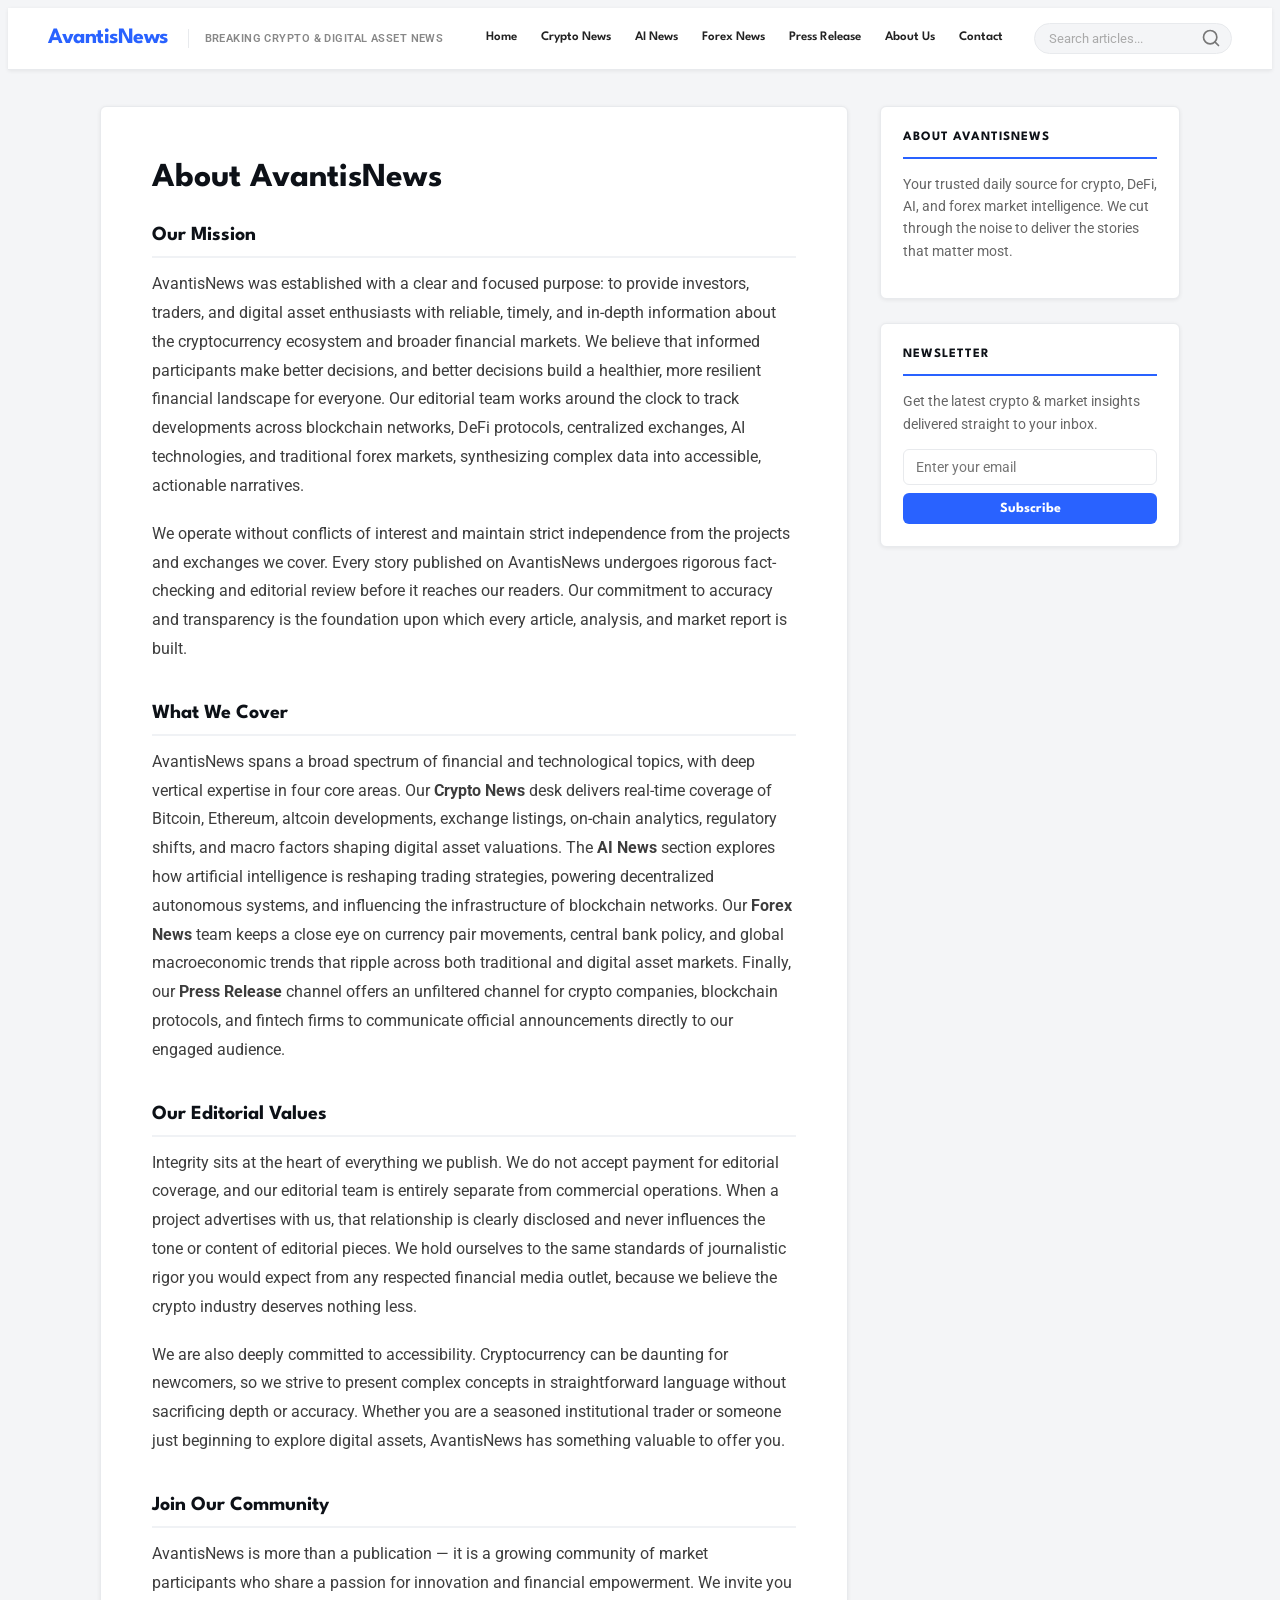
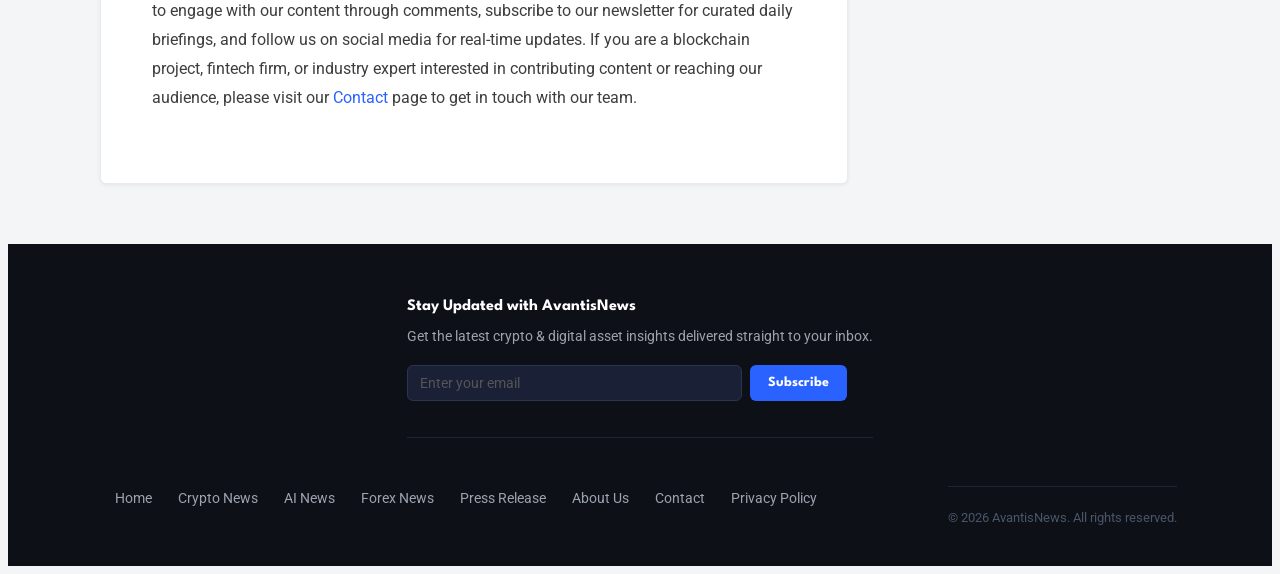
==== about-us.html @ b235a712 "Generate new modern style.css and apply to all pages (remove all inline styles) Agent-Logs-Url: http" ====
<!DOCTYPE html>
<html lang="en">
<head>
    <meta charset="UTF-8">
    <meta name="viewport" content="width=device-width, initial-scale=1.0">
    <meta name="robots" content="index, follow, max-image-preview:large, max-snippet:-1, max-video-preview:-1">
    <title>About Us - AvantisNews</title>
    <meta name="description" content="AvantisNews is a leading digital media platform covering cryptocurrency, DeFi, AI, and global financial markets. Learn about our mission, editorial values, and team.">
    <meta property="og:locale" content="en_US">
    <meta property="og:type" content="article">
    <meta property="og:title" content="About Us - AvantisNews">
    <meta property="og:description" content="AvantisNews is a leading digital media platform covering cryptocurrency, DeFi, AI, and global financial markets. Learn about our mission and editorial values.">
    <meta property="og:url" content="https://avantisnews.com/about-us.html">
    <meta property="og:site_name" content="AvantisNews">
    <meta name="twitter:card" content="summary_large_image">
    <meta name="twitter:title" content="About Us - AvantisNews">
    <meta name="twitter:description" content="AvantisNews is a leading digital media platform covering cryptocurrency, DeFi, AI, and global financial markets.">
    <meta name="twitter:site" content="@AvantisNews">
    <link rel="canonical" href="https://avantisnews.com/about-us.html">
    <link rel="stylesheet" href="style.css" type="text/css" media="all">
    <link href="https://fonts.googleapis.com/css2?family=Roboto:wght@400;700&family=Spartan:wght@400;600;700&display=swap" rel="stylesheet">
</head>
<body>

<header class="medium-header">
    <div class="medium-header-logo">
        <a href="index.html" class="medium-a-reset">
            <span class="site-name">AvantisNews</span>
        </a>
    </div>
    <div class="medium-header-tagline">Breaking Crypto &amp; Digital Asset News</div>
    <nav class="medium-header__items">
        <ul class="menu">
            <li><a href="index.html">Home</a></li>
            <li><a href="crypto-news.html">Crypto News</a></li>
            <li><a href="ai-news.html">AI News</a></li>
            <li><a href="forex-news.html">Forex News</a></li>
            <li><a href="press-release.html">Press Release</a></li>
            <li><a href="about-us.html">About Us</a></li>
            <li><a href="contact.html">Contact</a></li>
        </ul>
    </nav>
    <div class="medium-header-search">
        <form role="search" method="get" class="search-form" action="#">
            <input type="search" class="search-input" placeholder="Search articles..." name="s" required="">
            <button type="submit" class="search-submit">
                <svg xmlns="http://www.w3.org/2000/svg" width="20" height="20" viewBox="0 0 24 24" fill="none" stroke="currentColor" stroke-width="2" stroke-linecap="round" stroke-linejoin="round">
                    <circle cx="11" cy="11" r="8"></circle>
                    <line x1="21" y1="21" x2="16.65" y2="16.65"></line>
                </svg>
            </button>
        </form>
    </div>
</header>

<main class="medium-article">
    <div class="medium-article-content">
        <article>
            <header>
                <h1 class="medium-h1">About AvantisNews</h1>
            </header>

            <div class="medium-paragraph">

                <h2>Our Mission</h2>
                <p>AvantisNews was established with a clear and focused purpose: to provide investors, traders, and digital asset enthusiasts with reliable, timely, and in-depth information about the cryptocurrency ecosystem and broader financial markets. We believe that informed participants make better decisions, and better decisions build a healthier, more resilient financial landscape for everyone. Our editorial team works around the clock to track developments across blockchain networks, DeFi protocols, centralized exchanges, AI technologies, and traditional forex markets, synthesizing complex data into accessible, actionable narratives.</p>
                <p>We operate without conflicts of interest and maintain strict independence from the projects and exchanges we cover. Every story published on AvantisNews undergoes rigorous fact-checking and editorial review before it reaches our readers. Our commitment to accuracy and transparency is the foundation upon which every article, analysis, and market report is built.</p>

                <h2>What We Cover</h2>
                <p>AvantisNews spans a broad spectrum of financial and technological topics, with deep vertical expertise in four core areas. Our <strong>Crypto News</strong> desk delivers real-time coverage of Bitcoin, Ethereum, altcoin developments, exchange listings, on-chain analytics, regulatory shifts, and macro factors shaping digital asset valuations. The <strong>AI News</strong> section explores how artificial intelligence is reshaping trading strategies, powering decentralized autonomous systems, and influencing the infrastructure of blockchain networks. Our <strong>Forex News</strong> team keeps a close eye on currency pair movements, central bank policy, and global macroeconomic trends that ripple across both traditional and digital asset markets. Finally, our <strong>Press Release</strong> channel offers an unfiltered channel for crypto companies, blockchain protocols, and fintech firms to communicate official announcements directly to our engaged audience.</p>

                <h2>Our Editorial Values</h2>
                <p>Integrity sits at the heart of everything we publish. We do not accept payment for editorial coverage, and our editorial team is entirely separate from commercial operations. When a project advertises with us, that relationship is clearly disclosed and never influences the tone or content of editorial pieces. We hold ourselves to the same standards of journalistic rigor you would expect from any respected financial media outlet, because we believe the crypto industry deserves nothing less.</p>
                <p>We are also deeply committed to accessibility. Cryptocurrency can be daunting for newcomers, so we strive to present complex concepts in straightforward language without sacrificing depth or accuracy. Whether you are a seasoned institutional trader or someone just beginning to explore digital assets, AvantisNews has something valuable to offer you.</p>

                <h2>Join Our Community</h2>
                <p>AvantisNews is more than a publication — it is a growing community of market participants who share a passion for innovation and financial empowerment. We invite you to engage with our content through comments, subscribe to our newsletter for curated daily briefings, and follow us on social media for real-time updates. If you are a blockchain project, fintech firm, or industry expert interested in contributing content or reaching our audience, please visit our <a href="contact.html">Contact</a> page to get in touch with our team.</p>

            </div>
        </article>
    </div>

    <aside class="medium-sidebar">
        <div class="medium-sidebar-about">
            <h3>About AvantisNews</h3>
            <p>Your trusted daily source for crypto, DeFi, AI, and forex market intelligence. We cut through the noise to deliver the stories that matter most.</p>
        </div>
        <div class="medium-sidebar-newsletter">
            <h3>Newsletter</h3>
            <p>Get the latest crypto &amp; market insights delivered straight to your inbox.</p>
            <form method="post" class="email-signup-form">
                <input type="email" name="email_signup" placeholder="Enter your email" required="">
                <button type="submit" name="email_signup_submit">Subscribe</button>
            </form>
        </div>
    </aside>
</main>

<footer class="medium-meta">
    <div class="newsletter-signup">
        <h3>Stay Updated with AvantisNews</h3>
        <p>Get the latest crypto &amp; digital asset insights delivered straight to your inbox.</p>
        <form method="post" class="email-signup-form">
            <input type="email" name="email_signup" placeholder="Enter your email" required="">
            <button type="submit" name="email_signup_submit">Subscribe</button>
        </form>
    </div>
    <nav>
        <a href="index.html">Home</a>
        <a href="crypto-news.html">Crypto News</a>
        <a href="ai-news.html">AI News</a>
        <a href="forex-news.html">Forex News</a>
        <a href="press-release.html">Press Release</a>
        <a href="about-us.html">About Us</a>
        <a href="contact.html">Contact</a>
        <a href="privacy-policy.html">Privacy Policy</a>
    </nav>
    <p>© 2026 AvantisNews. All rights reserved.</p>
</footer>

</body>
</html>
---- style.css ----
/* =====================================================
   AvantisNews — Main Stylesheet
   Built from the original CSS base with a complete
   medium-* component system.
   ===================================================== */

/* --- CSS Custom Properties ------------------------ */
:root {
  --color-primary:       #2962ff;
  --color-primary-dark:  #0d3cb5;
  --color-text:          #3d3d3d;
  --color-text-muted:    #888;
  --color-heading:       #0d1117;
  --color-border:        #e8eaed;
  --color-bg:            #f4f5f7;
  --color-surface:       #ffffff;
  --color-footer-bg:     #0d1117;
  --color-footer-text:   #9da3ae;

  --font-body:    "Roboto", sans-serif;
  --font-heading: "Spartan", sans-serif;

  --radius:       6px;
  --shadow-sm:    0 1px 4px rgba(0,0,0,.07);
  --shadow-md:    0 4px 16px rgba(0,0,0,.10);
  --transition:   0.22s ease;
  --max-width:    1160px;
  --content-pad:  clamp(1rem, 4vw, 2.5rem);
}

/* --- Box-sizing reset ----------------------------- */
*, *::before, *::after { box-sizing: border-box; }

/* --- Base ----------------------------------------- */
html { scroll-behavior: smooth; }

body {
  font-family: var(--font-body);
  font-size: 16px;
  line-height: 1.75;
  color: var(--color-text);
  background-color: var(--color-bg);
  overflow-x: hidden;
  -webkit-font-smoothing: antialiased;
}

a {
  color: var(--color-primary);
  text-decoration: none;
  transition: color var(--transition);
}
a:hover  { color: var(--color-primary-dark); }
a:focus  { outline: 2px solid var(--color-primary); outline-offset: 2px; }
a:active { color: var(--color-primary-dark); }

img { max-width: 100%; height: auto; display: block; }

p { margin: 0 0 1.2rem; }

h1, h2, h3, h4, h5, h6 {
  font-family: var(--font-heading);
  font-weight: 700;
  color: var(--color-heading);
  margin: 0 0 1rem;
  line-height: 1.25;
}
h1 { font-size: 2rem;      line-height: 1.15; }
h2 { font-size: 1.45rem;   line-height: 1.3;  }
h3 { font-size: 1.15rem;   line-height: 1.4;  }
h4 { font-size: 1rem;      line-height: 1.45; }

ul  { list-style: disc; margin: 0 0 1.2rem; padding-left: 1.5rem; }
* { overflow-wrap: break-word; }

button:focus { outline: 2px solid var(--color-primary); outline-offset: 2px; }

/* =====================================================
   HEADER
   ===================================================== */
.medium-header {
  background: var(--color-surface);
  border-bottom: 1px solid var(--color-border);
  padding: 0 var(--content-pad);
  display: flex;
  align-items: center;
  gap: 20px;
  position: sticky;
  top: 0;
  z-index: 100;
  box-shadow: var(--shadow-sm);
  min-height: 60px;
}

/* Logo */
.medium-header-logo { flex-shrink: 0; }

.medium-header-logo a.medium-a-reset {
  display: flex;
  align-items: center;
  text-decoration: none;
  color: inherit;
}

.medium-header-logo .site-name {
  font-family: var(--font-heading);
  font-size: 22px;
  font-weight: 700;
  color: var(--color-primary);
  letter-spacing: -0.5px;
  white-space: nowrap;
}

/* Tagline */
.medium-header-tagline {
  font-size: 11px;
  font-weight: 600;
  letter-spacing: 0.04em;
  text-transform: uppercase;
  color: var(--color-text-muted);
  white-space: nowrap;
  flex-shrink: 0;
  border-left: 1px solid var(--color-border);
  padding-left: 16px;
}

/* Nav */
.medium-header__items { margin-left: auto; }

.medium-header__items .menu {
  list-style: none;
  margin: 0;
  padding: 0;
  display: flex;
  gap: 2px;
}

.medium-header__items .menu li a {
  display: block;
  padding: 18px 11px;
  font-family: var(--font-heading);
  font-size: 13px;
  font-weight: 600;
  color: #222;
  white-space: nowrap;
  border-bottom: 2px solid transparent;
  transition: color var(--transition), border-color var(--transition);
}

.medium-header__items .menu li a:hover {
  color: var(--color-primary);
  border-bottom-color: var(--color-primary);
}

/* Search */
.medium-header-search { flex-shrink: 0; }

.medium-header-search .search-form {
  display: flex;
  align-items: center;
  background: var(--color-bg);
  border: 1px solid var(--color-border);
  border-radius: 20px;
  overflow: hidden;
  padding: 0 8px 0 14px;
  transition: border-color var(--transition), box-shadow var(--transition);
}

.medium-header-search .search-form:focus-within {
  border-color: var(--color-primary);
  box-shadow: 0 0 0 3px rgba(41,98,255,.12);
}

.medium-header-search .search-input {
  border: none;
  background: transparent;
  outline: none;
  font-size: 13px;
  font-family: var(--font-body);
  padding: 7px 0;
  width: 150px;
  color: var(--color-text);
}
.medium-header-search .search-input::placeholder { color: #aaa; }

.medium-header-search .search-submit {
  background: none;
  border: none;
  cursor: pointer;
  color: #777;
  display: flex;
  align-items: center;
  padding: 4px 2px;
  transition: color var(--transition);
}
.medium-header-search .search-submit:hover { color: var(--color-primary); }

/* =====================================================
   MAIN LAYOUT (Article + Sidebar)
   ===================================================== */
.medium-article {
  display: grid;
  grid-template-columns: 1fr 300px;
  gap: 32px;
  max-width: var(--max-width);
  margin: 36px auto;
  padding: 0 var(--content-pad);
  align-items: start;
}

/* =====================================================
   ARTICLE CONTENT
   ===================================================== */
.medium-article-content {
  background: var(--color-surface);
  border-radius: var(--radius);
  padding: clamp(24px, 4vw, 52px);
  box-shadow: var(--shadow-sm);
  border: 1px solid var(--color-border);
  min-width: 0;
}

.medium-article-content > article > header { margin-bottom: 24px; }

.medium-h1 {
  font-size: clamp(1.45rem, 3vw, 2.1rem);
  line-height: 1.2;
  color: var(--color-heading);
  margin-bottom: 16px;
}

/* Article subtitle */
.medium-subtitle {
  color: var(--color-text-muted);
  font-size: 15px;
  margin-bottom: 0;
  line-height: 1.6;
}

/* Meta bar */
.medium-meta {
  display: flex;
  align-items: center;
  flex-wrap: wrap;
  gap: 8px;
  font-size: 13px;
  color: var(--color-text-muted);
  margin-bottom: 8px;
}
.medium-meta-left {
  display: flex;
  align-items: center;
  flex-wrap: wrap;
  gap: 8px;
}
.medium-meta__time { color: var(--color-text-muted); }

.medium-header__pipe {
  display: inline-block;
  width: 1px;
  height: 12px;
  background: #ccc;
  vertical-align: middle;
  flex-shrink: 0;
}

.medium-meta__categories a {
  color: var(--color-primary);
  font-weight: 600;
}
.medium-meta__tags a { color: var(--color-primary); }

/* Author */
.medium-meta-author {
  margin-bottom: 28px;
  font-size: 14px;
  color: #555;
  display: flex;
  align-items: center;
  gap: 8px;
}
.medium-meta-author::before {
  content: '';
  display: inline-block;
  width: 28px;
  height: 28px;
  border-radius: 50%;
  background: linear-gradient(135deg, var(--color-primary) 0%, #6c63ff 100%);
  flex-shrink: 0;
}
.medium-meta-author a {
  color: #333;
  font-weight: 600;
}
.medium-meta-author a:hover { color: var(--color-primary); }

/* Rich text body */
.medium-paragraph { line-height: 1.8; }

.medium-paragraph h2 {
  font-size: 1.25rem;
  color: var(--color-heading);
  margin-top: 36px;
  margin-bottom: 12px;
  padding-bottom: 8px;
  border-bottom: 2px solid #f0f2f5;
}
.medium-paragraph h2:first-child { margin-top: 0; }

.medium-paragraph p  { color: var(--color-text); line-height: 1.8; }
.medium-paragraph ul { color: var(--color-text); line-height: 1.8; }
.medium-paragraph li { margin-bottom: 8px; }

/* =====================================================
   SIDEBAR
   ===================================================== */
.medium-sidebar {
  display: flex;
  flex-direction: column;
  gap: 24px;
}

.medium-sidebar-about,
.medium-sidebar-newsletter,
.medium-sidebar > div {
  background: var(--color-surface);
  border-radius: var(--radius);
  padding: 22px;
  box-shadow: var(--shadow-sm);
  border: 1px solid var(--color-border);
}

.medium-sidebar h3 {
  font-family: var(--font-heading);
  font-size: 0.8rem;
  font-weight: 700;
  text-transform: uppercase;
  letter-spacing: 0.08em;
  color: var(--color-heading);
  margin-bottom: 14px;
  padding-bottom: 10px;
  border-bottom: 2px solid var(--color-primary);
}

.medium-sidebar p {
  font-size: 14px;
  color: #666;
  line-height: 1.6;
  margin-bottom: 14px;
}

.medium-sidebar ul {
  list-style: none;
  padding: 0;
  margin: 0;
}
.medium-sidebar ul li              { margin-bottom: 12px; }
.medium-sidebar ul li:last-child   { margin-bottom: 0; }
.medium-sidebar ul li a {
  font-size: 14px;
  color: #222;
  line-height: 1.45;
  display: block;
  padding-left: 12px;
  border-left: 2px solid var(--color-border);
  transition: color var(--transition), border-color var(--transition);
}
.medium-sidebar ul li a:hover {
  color: var(--color-primary);
  border-left-color: var(--color-primary);
}

/* =====================================================
   EMAIL SIGNUP FORM (sidebar + footer)
   ===================================================== */
.email-signup-form {
  display: flex;
  flex-direction: column;
  gap: 8px;
}

.email-signup-form input[type="email"] {
  padding: 9px 12px;
  border: 1px solid var(--color-border);
  border-radius: var(--radius);
  font-size: 14px;
  font-family: var(--font-body);
  color: #333;
  outline: none;
  background: #fff;
  transition: border-color var(--transition), box-shadow var(--transition);
}
.email-signup-form input[type="email"]:focus {
  border-color: var(--color-primary);
  box-shadow: 0 0 0 3px rgba(41,98,255,.12);
}

.email-signup-form button[type="submit"] {
  padding: 9px 18px;
  background: var(--color-primary);
  color: #fff;
  border: none;
  border-radius: var(--radius);
  font-size: 14px;
  font-family: var(--font-heading);
  font-weight: 700;
  cursor: pointer;
  transition: background var(--transition), transform var(--transition);
}
.email-signup-form button[type="submit"]:hover {
  background: var(--color-primary-dark);
  transform: translateY(-1px);
}

/* =====================================================
   CONTACT FORM (.medium-form)
   ===================================================== */
.medium-form {
  max-width: 560px;
}

.medium-form p { margin-bottom: 20px; }

.medium-form label {
  display: block;
  margin-bottom: 6px;
  font-weight: 600;
  font-size: 14px;
  color: #333;
}

.medium-form input[type="text"],
.medium-form input[type="email"],
.medium-form select,
.medium-form textarea {
  width: 100%;
  padding: 10px 14px;
  border: 1px solid #d8dde6;
  border-radius: var(--radius);
  font-size: 15px;
  font-family: var(--font-body);
  color: #333;
  background: #fff;
  outline: none;
  transition: border-color var(--transition), box-shadow var(--transition);
}

.medium-form input[type="text"]:focus,
.medium-form input[type="email"]:focus,
.medium-form select:focus,
.medium-form textarea:focus {
  border-color: var(--color-primary);
  box-shadow: 0 0 0 3px rgba(41,98,255,.12);
}

.medium-form textarea { resize: vertical; min-height: 120px; }

.medium-form button[type="submit"] {
  display: inline-block;
  background: var(--color-primary);
  color: #fff;
  border: none;
  padding: 12px 28px;
  border-radius: var(--radius);
  font-size: 15px;
  font-family: var(--font-heading);
  font-weight: 700;
  cursor: pointer;
  transition: background var(--transition), transform var(--transition);
}
.medium-form button[type="submit"]:hover {
  background: var(--color-primary-dark);
  transform: translateY(-1px);
}

/* =====================================================
   FOOTER
   ===================================================== */
footer.medium-meta {
  background: var(--color-footer-bg);
  color: var(--color-footer-text);
  padding: 52px var(--content-pad) 32px;
  margin-top: 60px;
}

footer.medium-meta .newsletter-signup {
  max-width: var(--max-width);
  margin: 0 auto 36px;
  border-bottom: 1px solid #1e2636;
  padding-bottom: 36px;
}

footer.medium-meta h3 {
  color: #fff;
  font-size: 1rem;
  margin-bottom: 6px;
}

footer.medium-meta p {
  font-size: 14px;
  color: var(--color-footer-text);
  margin-bottom: 16px;
}

footer.medium-meta .email-signup-form {
  flex-direction: row;
  max-width: 440px;
}
footer.medium-meta .email-signup-form input[type="email"] {
  flex: 1;
  background: #1a2035;
  border-color: #2a3550;
  color: #eee;
}
footer.medium-meta .email-signup-form input[type="email"]::placeholder { color: #555; }

footer.medium-meta nav {
  max-width: var(--max-width);
  margin: 0 auto 20px;
  display: flex;
  flex-wrap: wrap;
  gap: 2px;
}

footer.medium-meta nav a {
  color: var(--color-footer-text);
  font-size: 14px;
  padding: 4px 12px;
  border-radius: 3px;
  transition: color var(--transition), background var(--transition);
}
footer.medium-meta nav a:hover {
  color: #fff;
  background: rgba(255,255,255,.06);
}

footer.medium-meta > p:last-child {
  max-width: var(--max-width);
  margin: 0 auto;
  font-size: 13px;
  color: #4a5568;
  border-top: 1px solid #1e2636;
  padding-top: 20px;
}

/* =====================================================
   ANIMATIONS (kept from original CSS, de-duplicated)
   ===================================================== */
@keyframes toBottomFromTop {
  49% { transform: translateY(-100%); }
  50% { opacity: 0; transform: translateY(100%); }
  51% { opacity: 1; }
}

@keyframes pulseShadowlgprimary {
  0%   { box-shadow: rgba(41,98,255,.7) 0 0 0 0;  }
  70%  { box-shadow: rgba(41,98,255,0) 0 0 0 20px; }
  100% { box-shadow: rgba(41,98,255,0) 0 0 0 0;  }
}

@keyframes pulseScale {
  0%   { transform: translateX(-50%) translateY(-50%) scale(1);   opacity: 1; }
  100% { transform: translateX(-50%) translateY(-50%) scale(1.5); opacity: 0; }
}

/* =====================================================
   RESPONSIVE
   ===================================================== */

/* Tablet */
@media (max-width: 960px) {
  .medium-article {
    grid-template-columns: 1fr;
  }
  .medium-sidebar {
    flex-direction: row;
    flex-wrap: wrap;
  }
  .medium-sidebar > div { flex: 1 1 220px; }
}

/* Mobile landscape / large phone */
@media (max-width: 768px) {
  .medium-header {
    flex-wrap: wrap;
    padding: 12px 16px;
    gap: 10px;
    min-height: unset;
  }

  .medium-header-tagline { display: none; }

  .medium-header__items {
    order: 3;
    width: 100%;
    margin-left: 0;
    overflow-x: auto;
    -webkit-overflow-scrolling: touch;
    scrollbar-width: none;
  }
  .medium-header__items::-webkit-scrollbar { display: none; }

  .medium-header__items .menu { gap: 0; }
  .medium-header__items .menu li a { padding: 12px 9px; font-size: 12px; }

  .medium-header-search { margin-left: auto; }
  .medium-header-search .search-input { width: 120px; }

  footer.medium-meta .email-signup-form { flex-direction: column; }
}

/* Mobile portrait */
@media (max-width: 480px) {
  .medium-article-content { padding: 20px 16px; }
  .medium-sidebar { flex-direction: column; }
  .medium-article { margin: 20px auto; }
}
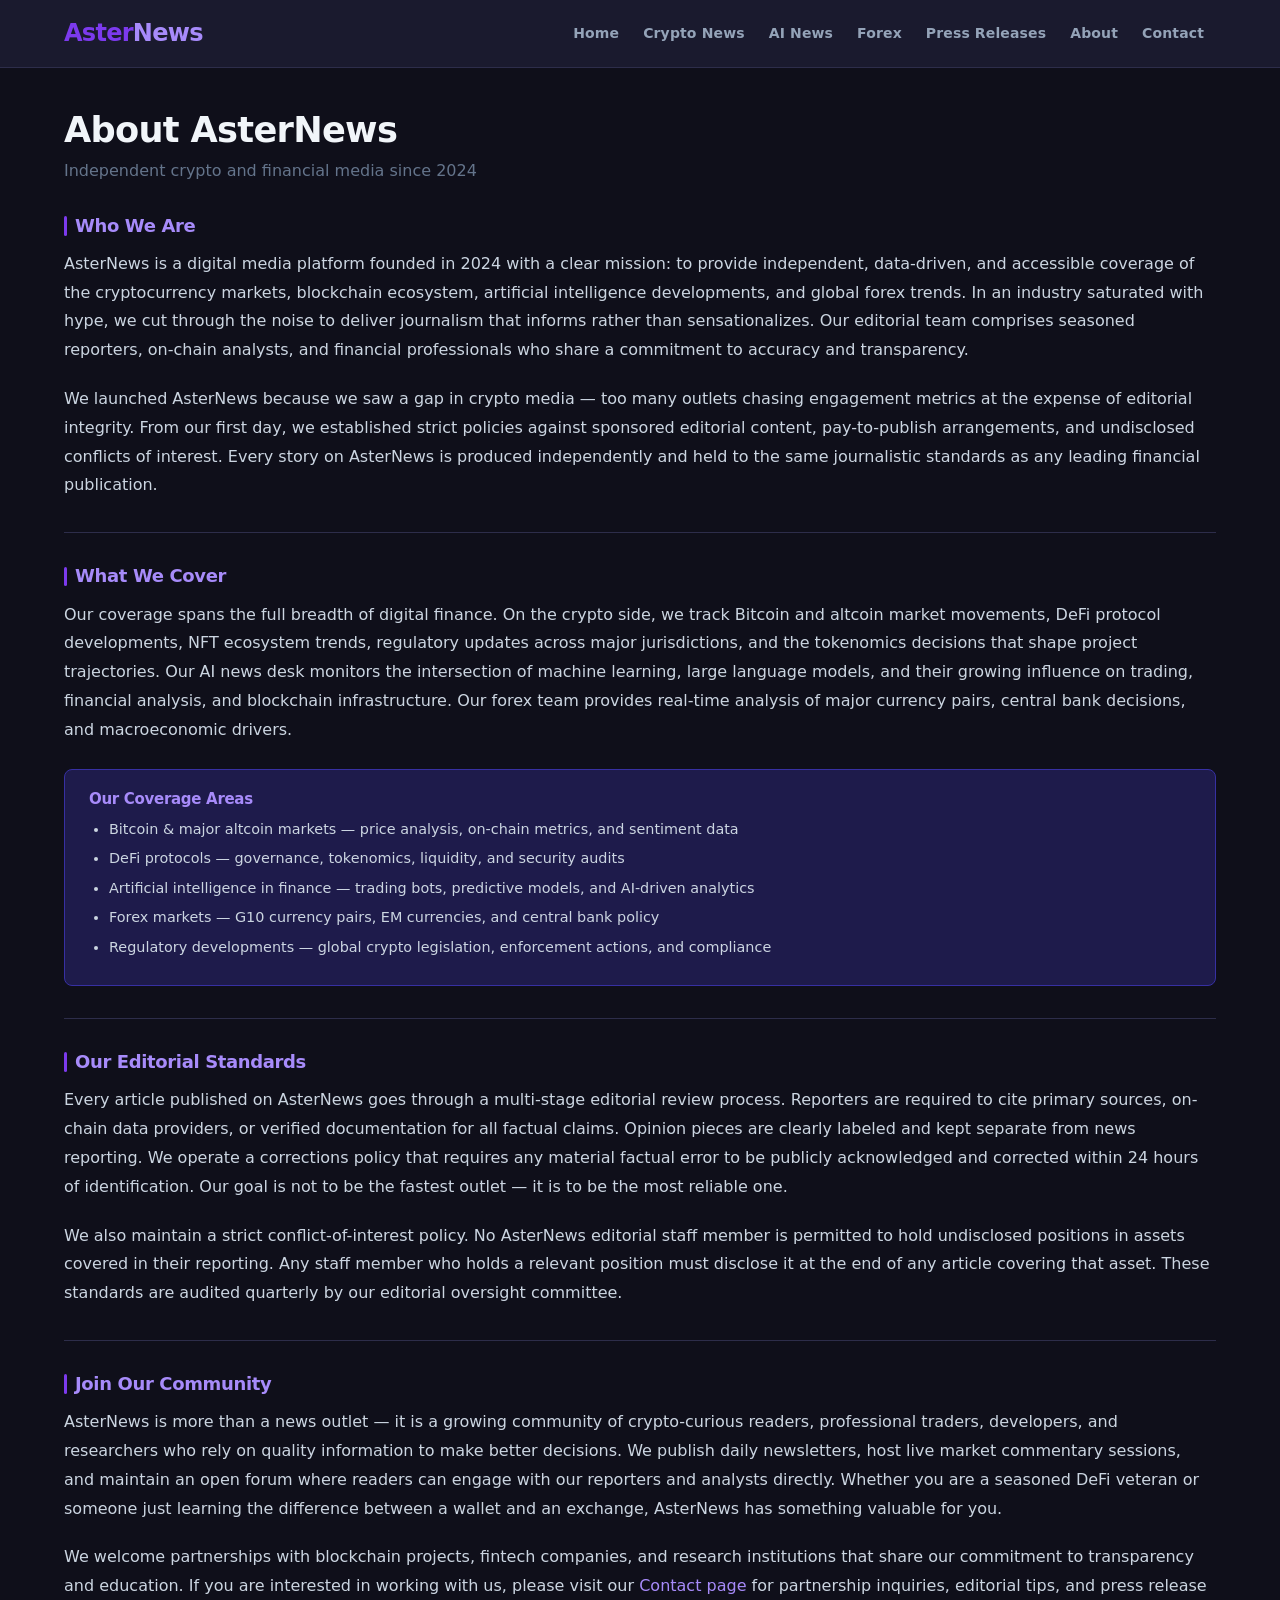
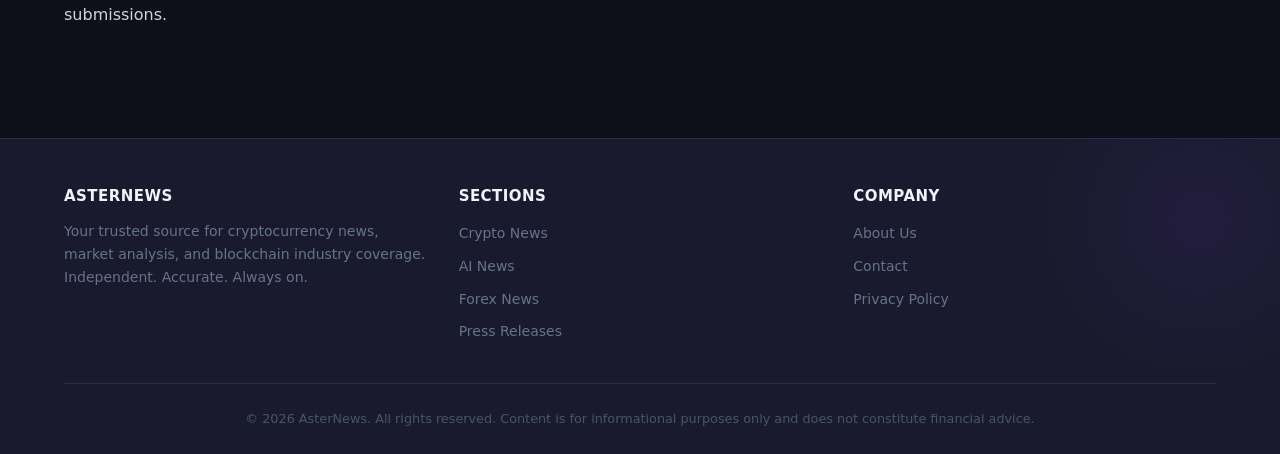
==== commit 39492cc1: "style: create asternews.css from source CSS tokens and apply to all pages Agent-Logs-Url: https://gi" ====
--- a/about-us.html
+++ b/about-us.html
@@ -4,119 +4,109 @@
     <meta charset="UTF-8">
     <meta name="viewport" content="width=device-width, initial-scale=1.0">
     <meta name="robots" content="index, follow, max-image-preview:large, max-snippet:-1, max-video-preview:-1">
-    <title>About Us - AvantisNews</title>
-    <meta name="description" content="AvantisNews is a leading digital media platform covering cryptocurrency, DeFi, AI, and global financial markets. Learn about our mission, editorial values, and team.">
+    <title>About Us - AsterNews</title>
+    <meta name="description" content="AsterNews was founded in 2024 to deliver independent, accurate, and timely coverage of cryptocurrency markets, blockchain technology, AI, and global financial news.">
     <meta property="og:locale" content="en_US">
-    <meta property="og:type" content="article">
-    <meta property="og:title" content="About Us - AvantisNews">
-    <meta property="og:description" content="AvantisNews is a leading digital media platform covering cryptocurrency, DeFi, AI, and global financial markets. Learn about our mission and editorial values.">
-    <meta property="og:url" content="https://avantisnews.com/about-us.html">
-    <meta property="og:site_name" content="AvantisNews">
+    <meta property="og:type" content="website">
+    <meta property="og:title" content="About Us - AsterNews">
+    <meta property="og:description" content="AsterNews was founded in 2024 to deliver independent, accurate, and timely coverage of cryptocurrency markets, blockchain technology, AI, and global financial news.">
+    <meta property="og:url" content="https://asternews.io/about-us/">
+    <meta property="og:site_name" content="AsterNews">
     <meta name="twitter:card" content="summary_large_image">
-    <meta name="twitter:title" content="About Us - AvantisNews">
-    <meta name="twitter:description" content="AvantisNews is a leading digital media platform covering cryptocurrency, DeFi, AI, and global financial markets.">
-    <meta name="twitter:site" content="@AvantisNews">
-    <link rel="canonical" href="https://avantisnews.com/about-us.html">
-    <link rel="stylesheet" href="style.css" type="text/css" media="all">
-    <link href="https://fonts.googleapis.com/css2?family=Roboto:wght@400;700&family=Spartan:wght@400;600;700&display=swap" rel="stylesheet">
+    <meta name="twitter:title" content="About Us - AsterNews">
+    <meta name="twitter:description" content="AsterNews was founded in 2024 to deliver independent, accurate, and timely coverage of cryptocurrency markets, blockchain technology, AI, and global financial news.">
+    <meta name="twitter:site" content="@AsterNews">
+    <link rel="canonical" href="https://asternews.io/about-us/">
+    <link rel="stylesheet" href="1de98341b7e33ab1.css">
+    <link rel="stylesheet" href="asternews.css">
 </head>
 <body>
-
-<header class="medium-header">
-    <div class="medium-header-logo">
-        <a href="index.html" class="medium-a-reset">
-            <span class="site-name">AvantisNews</span>
-        </a>
-    </div>
-    <div class="medium-header-tagline">Breaking Crypto &amp; Digital Asset News</div>
-    <nav class="medium-header__items">
-        <ul class="menu">
-            <li><a href="index.html">Home</a></li>
-            <li><a href="crypto-news.html">Crypto News</a></li>
-            <li><a href="ai-news.html">AI News</a></li>
-            <li><a href="forex-news.html">Forex News</a></li>
-            <li><a href="press-release.html">Press Release</a></li>
-            <li><a href="about-us.html">About Us</a></li>
-            <li><a href="contact.html">Contact</a></li>
-        </ul>
-    </nav>
-    <div class="medium-header-search">
-        <form role="search" method="get" class="search-form" action="#">
-            <input type="search" class="search-input" placeholder="Search articles..." name="s" required="">
-            <button type="submit" class="search-submit">
-                <svg xmlns="http://www.w3.org/2000/svg" width="20" height="20" viewBox="0 0 24 24" fill="none" stroke="currentColor" stroke-width="2" stroke-linecap="round" stroke-linejoin="round">
-                    <circle cx="11" cy="11" r="8"></circle>
-                    <line x1="21" y1="21" x2="16.65" y2="16.65"></line>
-                </svg>
-            </button>
-        </form>
+<header class="site-header">
+    <div class="header-inner">
+        <a href="index.html" class="site-logo">Aster<span>News</span></a>
+        <nav class="site-nav">
+            <a href="index.html">Home</a>
+            <a href="crypto-news.html">Crypto News</a>
+            <a href="ai-news.html">AI News</a>
+            <a href="forex-news.html">Forex</a>
+            <a href="press-release.html">Press Releases</a>
+            <a href="about-us.html">About</a>
+            <a href="contact.html">Contact</a>
+        </nav>
     </div>
 </header>
+<main class="page-wrap">
+    <h1 class="page-title">About AsterNews</h1>
+    <p class="page-subtitle">Independent crypto and financial media since 2024</p>
 
-<main class="medium-article">
-    <div class="medium-article-content">
-        <article>
-            <header>
-                <h1 class="medium-h1">About AvantisNews</h1>
-            </header>
+    <section>
+        <h2 class="section-header">Who We Are</h2>
+        <p class="content-text">AsterNews is a digital media platform founded in 2024 with a clear mission: to provide independent, data-driven, and accessible coverage of the cryptocurrency markets, blockchain ecosystem, artificial intelligence developments, and global forex trends. In an industry saturated with hype, we cut through the noise to deliver journalism that informs rather than sensationalizes. Our editorial team comprises seasoned reporters, on-chain analysts, and financial professionals who share a commitment to accuracy and transparency.</p>
+        <p class="content-text">We launched AsterNews because we saw a gap in crypto media — too many outlets chasing engagement metrics at the expense of editorial integrity. From our first day, we established strict policies against sponsored editorial content, pay-to-publish arrangements, and undisclosed conflicts of interest. Every story on AsterNews is produced independently and held to the same journalistic standards as any leading financial publication.</p>
+    </section>
 
-            <div class="medium-paragraph">
+    <hr class="divider">
 
-                <h2>Our Mission</h2>
-                <p>AvantisNews was established with a clear and focused purpose: to provide investors, traders, and digital asset enthusiasts with reliable, timely, and in-depth information about the cryptocurrency ecosystem and broader financial markets. We believe that informed participants make better decisions, and better decisions build a healthier, more resilient financial landscape for everyone. Our editorial team works around the clock to track developments across blockchain networks, DeFi protocols, centralized exchanges, AI technologies, and traditional forex markets, synthesizing complex data into accessible, actionable narratives.</p>
-                <p>We operate without conflicts of interest and maintain strict independence from the projects and exchanges we cover. Every story published on AvantisNews undergoes rigorous fact-checking and editorial review before it reaches our readers. Our commitment to accuracy and transparency is the foundation upon which every article, analysis, and market report is built.</p>
+    <section>
+        <h2 class="section-header">What We Cover</h2>
+        <p class="content-text">Our coverage spans the full breadth of digital finance. On the crypto side, we track Bitcoin and altcoin market movements, DeFi protocol developments, NFT ecosystem trends, regulatory updates across major jurisdictions, and the tokenomics decisions that shape project trajectories. Our AI news desk monitors the intersection of machine learning, large language models, and their growing influence on trading, financial analysis, and blockchain infrastructure. Our forex team provides real-time analysis of major currency pairs, central bank decisions, and macroeconomic drivers.</p>
+        <div class="info-box">
+            <h4>Our Coverage Areas</h4>
+            <ul>
+                <li>Bitcoin &amp; major altcoin markets — price analysis, on-chain metrics, and sentiment data</li>
+                <li>DeFi protocols — governance, tokenomics, liquidity, and security audits</li>
+                <li>Artificial intelligence in finance — trading bots, predictive models, and AI-driven analytics</li>
+                <li>Forex markets — G10 currency pairs, EM currencies, and central bank policy</li>
+                <li>Regulatory developments — global crypto legislation, enforcement actions, and compliance</li>
+            </ul>
+        </div>
+    </section>
 
-                <h2>What We Cover</h2>
-                <p>AvantisNews spans a broad spectrum of financial and technological topics, with deep vertical expertise in four core areas. Our <strong>Crypto News</strong> desk delivers real-time coverage of Bitcoin, Ethereum, altcoin developments, exchange listings, on-chain analytics, regulatory shifts, and macro factors shaping digital asset valuations. The <strong>AI News</strong> section explores how artificial intelligence is reshaping trading strategies, powering decentralized autonomous systems, and influencing the infrastructure of blockchain networks. Our <strong>Forex News</strong> team keeps a close eye on currency pair movements, central bank policy, and global macroeconomic trends that ripple across both traditional and digital asset markets. Finally, our <strong>Press Release</strong> channel offers an unfiltered channel for crypto companies, blockchain protocols, and fintech firms to communicate official announcements directly to our engaged audience.</p>
+    <hr class="divider">
 
-                <h2>Our Editorial Values</h2>
-                <p>Integrity sits at the heart of everything we publish. We do not accept payment for editorial coverage, and our editorial team is entirely separate from commercial operations. When a project advertises with us, that relationship is clearly disclosed and never influences the tone or content of editorial pieces. We hold ourselves to the same standards of journalistic rigor you would expect from any respected financial media outlet, because we believe the crypto industry deserves nothing less.</p>
-                <p>We are also deeply committed to accessibility. Cryptocurrency can be daunting for newcomers, so we strive to present complex concepts in straightforward language without sacrificing depth or accuracy. Whether you are a seasoned institutional trader or someone just beginning to explore digital assets, AvantisNews has something valuable to offer you.</p>
+    <section>
+        <h2 class="section-header">Our Editorial Standards</h2>
+        <p class="content-text">Every article published on AsterNews goes through a multi-stage editorial review process. Reporters are required to cite primary sources, on-chain data providers, or verified documentation for all factual claims. Opinion pieces are clearly labeled and kept separate from news reporting. We operate a corrections policy that requires any material factual error to be publicly acknowledged and corrected within 24 hours of identification. Our goal is not to be the fastest outlet — it is to be the most reliable one.</p>
+        <p class="content-text">We also maintain a strict conflict-of-interest policy. No AsterNews editorial staff member is permitted to hold undisclosed positions in assets covered in their reporting. Any staff member who holds a relevant position must disclose it at the end of any article covering that asset. These standards are audited quarterly by our editorial oversight committee.</p>
+    </section>
 
-                <h2>Join Our Community</h2>
-                <p>AvantisNews is more than a publication — it is a growing community of market participants who share a passion for innovation and financial empowerment. We invite you to engage with our content through comments, subscribe to our newsletter for curated daily briefings, and follow us on social media for real-time updates. If you are a blockchain project, fintech firm, or industry expert interested in contributing content or reaching our audience, please visit our <a href="contact.html">Contact</a> page to get in touch with our team.</p>
+    <hr class="divider">
 
+    <section>
+        <h2 class="section-header">Join Our Community</h2>
+        <p class="content-text">AsterNews is more than a news outlet — it is a growing community of crypto-curious readers, professional traders, developers, and researchers who rely on quality information to make better decisions. We publish daily newsletters, host live market commentary sessions, and maintain an open forum where readers can engage with our reporters and analysts directly. Whether you are a seasoned DeFi veteran or someone just learning the difference between a wallet and an exchange, AsterNews has something valuable for you.</p>
+        <p class="content-text">We welcome partnerships with blockchain projects, fintech companies, and research institutions that share our commitment to transparency and education. If you are interested in working with us, please visit our <a href="contact.html" style="color:#a78bfa;">Contact page</a> for partnership inquiries, editorial tips, and press release submissions.</p>
+    </section>
+</main>
+<footer class="site-footer">
+    <div class="footer-inner">
+        <div class="footer-grid">
+            <div class="footer-col">
+                <h4>AsterNews</h4>
+                <p>Your trusted source for cryptocurrency news, market analysis, and blockchain industry coverage. Independent. Accurate. Always on.</p>
             </div>
-        </article>
+            <div class="footer-col">
+                <h4>Sections</h4>
+                <ul>
+                    <li><a href="crypto-news.html">Crypto News</a></li>
+                    <li><a href="ai-news.html">AI News</a></li>
+                    <li><a href="forex-news.html">Forex News</a></li>
+                    <li><a href="press-release.html">Press Releases</a></li>
+                </ul>
+            </div>
+            <div class="footer-col">
+                <h4>Company</h4>
+                <ul>
+                    <li><a href="about-us.html">About Us</a></li>
+                    <li><a href="contact.html">Contact</a></li>
+                    <li><a href="privacy-policy.html">Privacy Policy</a></li>
+                </ul>
+            </div>
+        </div>
+        <div class="footer-bottom">
+            <p>&copy; 2026 AsterNews. All rights reserved. Content is for informational purposes only and does not constitute financial advice.</p>
+        </div>
     </div>
-
-    <aside class="medium-sidebar">
-        <div class="medium-sidebar-about">
-            <h3>About AvantisNews</h3>
-            <p>Your trusted daily source for crypto, DeFi, AI, and forex market intelligence. We cut through the noise to deliver the stories that matter most.</p>
-        </div>
-        <div class="medium-sidebar-newsletter">
-            <h3>Newsletter</h3>
-            <p>Get the latest crypto &amp; market insights delivered straight to your inbox.</p>
-            <form method="post" class="email-signup-form">
-                <input type="email" name="email_signup" placeholder="Enter your email" required="">
-                <button type="submit" name="email_signup_submit">Subscribe</button>
-            </form>
-        </div>
-    </aside>
-</main>
-
-<footer class="medium-meta">
-    <div class="newsletter-signup">
-        <h3>Stay Updated with AvantisNews</h3>
-        <p>Get the latest crypto &amp; digital asset insights delivered straight to your inbox.</p>
-        <form method="post" class="email-signup-form">
-            <input type="email" name="email_signup" placeholder="Enter your email" required="">
-            <button type="submit" name="email_signup_submit">Subscribe</button>
-        </form>
-    </div>
-    <nav>
-        <a href="index.html">Home</a>
-        <a href="crypto-news.html">Crypto News</a>
-        <a href="ai-news.html">AI News</a>
-        <a href="forex-news.html">Forex News</a>
-        <a href="press-release.html">Press Release</a>
-        <a href="about-us.html">About Us</a>
-        <a href="contact.html">Contact</a>
-        <a href="privacy-policy.html">Privacy Policy</a>
-    </nav>
-    <p>© 2026 AvantisNews. All rights reserved.</p>
 </footer>
-
 </body>
-</html>
+</html>
--- a/1de98341b7e33ab1.css
+++ b/1de98341b7e33ab1.css
@@ -0,0 +1,2630 @@
+@layer properties {
+  @supports (((-webkit-hyphens:none)) and (not (margin-trim:inline))) or ((-moz-orient:inline) and (not (color:rgb(from red r g b)))) {
+  *, ::backdrop, ::after, ::before { --tw-translate-x: 0; --tw-translate-y: 0; --tw-translate-z: 0; --tw-scale-x: 1; --tw-scale-y: 1; --tw-scale-z: 1; --tw-rotate-x: initial; --tw-rotate-y: initial; --tw-rotate-z: initial; --tw-skew-x: initial; --tw-skew-y: initial; --tw-scroll-snap-strictness: proximity; --tw-space-y-reverse: 0; --tw-space-x-reverse: 0; --tw-divide-x-reverse: 0; --tw-border-style: solid; --tw-divide-y-reverse: 0; --tw-gradient-position: initial; --tw-gradient-from: #0000; --tw-gradient-via: #0000; --tw-gradient-to: #0000; --tw-gradient-stops: initial; --tw-gradient-via-stops: initial; --tw-gradient-from-position: 0%; --tw-gradient-via-position: 50%; --tw-gradient-to-position: 100%; --tw-mask-linear: linear-gradient(#fff,#fff); --tw-mask-radial: linear-gradient(#fff,#fff); --tw-mask-conic: linear-gradient(#fff,#fff); --tw-mask-left: linear-gradient(#fff,#fff); --tw-mask-right: linear-gradient(#fff,#fff); --tw-mask-bottom: linear-gradient(#fff,#fff); --tw-mask-top: linear-gradient(#fff,#fff); --tw-mask-top-from-position: 0%; --tw-mask-top-to-position: 100%; --tw-mask-top-from-color: black; --tw-mask-top-to-color: transparent; --tw-mask-bottom-from-position: 0%; --tw-mask-bottom-to-position: 100%; --tw-mask-bottom-from-color: black; --tw-mask-bottom-to-color: transparent; --tw-mask-left-from-position: 0%; --tw-mask-left-to-position: 100%; --tw-mask-left-from-color: black; --tw-mask-left-to-color: transparent; --tw-leading: initial; --tw-font-weight: initial; --tw-tracking: initial; --tw-shadow: 0 0 #0000; --tw-shadow-color: initial; --tw-shadow-alpha: 100%; --tw-inset-shadow: 0 0 #0000; --tw-inset-shadow-color: initial; --tw-inset-shadow-alpha: 100%; --tw-ring-color: initial; --tw-ring-shadow: 0 0 #0000; --tw-inset-ring-color: initial; --tw-inset-ring-shadow: 0 0 #0000; --tw-ring-inset: initial; --tw-ring-offset-width: 0px; --tw-ring-offset-color: #fff; --tw-ring-offset-shadow: 0 0 #0000; --tw-outline-style: solid; --tw-blur: initial; --tw-brightness: initial; --tw-contrast: initial; --tw-grayscale: initial; --tw-hue-rotate: initial; --tw-invert: initial; --tw-opacity: initial; --tw-saturate: initial; --tw-sepia: initial; --tw-drop-shadow: initial; --tw-drop-shadow-color: initial; --tw-drop-shadow-alpha: 100%; --tw-drop-shadow-size: initial; --tw-backdrop-blur: initial; --tw-backdrop-brightness: initial; --tw-backdrop-contrast: initial; --tw-backdrop-grayscale: initial; --tw-backdrop-hue-rotate: initial; --tw-backdrop-invert: initial; --tw-backdrop-opacity: initial; --tw-backdrop-saturate: initial; --tw-backdrop-sepia: initial; --tw-duration: initial; --tw-ease: initial; --tw-content: ""; }
+}
+}
+@layer theme {
+  :host, :root { --font-serif: ui-serif,Georgia,Cambria,"Times New Roman",Times,serif; --font-mono: var(--font-geist-mono),ui-monospace,"SF Mono","Courier New",monospace; --color-red-50: oklch(97.1% .013 17.38); --color-red-200: oklch(88.5% .062 18.334); --color-red-400: oklch(70.4% .191 22.216); --color-red-500: oklch(63.7% .237 25.331); --color-red-700: oklch(50.5% .213 27.518); --color-orange-400: oklch(75% .183 55.934); --color-orange-500: oklch(70.5% .213 47.604); --color-yellow-50: oklch(98.7% .026 102.212); --color-yellow-100: oklch(97.3% .071 103.193); --color-yellow-200: oklch(94.5% .129 101.54); --color-yellow-300: oklch(90.5% .182 98.111); --color-yellow-400: oklch(85.2% .199 91.936); --color-yellow-500: oklch(79.5% .184 86.047); --color-yellow-700: oklch(55.4% .135 66.442); --color-yellow-800: oklch(47.6% .114 61.907); --color-green-50: oklch(96.9% .043429 147.2); --color-green-100: oklch(95.1% .070181 146.6); --color-green-200: oklch(93.2% .09808 146.3); --color-green-300: oklch(91.7% .155193 145.5); --color-green-400: oklch(89% .220298 144.5); --color-green-500: oklch(79.8% .234221 143.7); --color-green-600: oklch(71.8% .220955 143.5); --color-green-700: oklch(59% .179916 143.5); --color-green-800: oklch(48.2% .14011 143.8); --color-green-900: oklch(36.9% .11012 143.6); --color-green-950: oklch(29.4% .085648 144.1); --color-teal-500: oklch(70.4% .14 182.503); --color-teal-600: oklch(60% .118 184.704); --color-cyan-500: oklch(71.5% .143 215.221); --color-blue-50: oklch(97% .014 254.604); --color-blue-100: oklch(93.2% .032 255.585); --color-blue-200: oklch(88.2% .059 254.128); --color-blue-300: oklch(80.9% .105 251.813); --color-blue-400: oklch(70.7% .165 254.624); --color-blue-500: oklch(62.3% .214 259.815); --color-blue-600: oklch(54.6% .245 262.881); --color-blue-700: oklch(48.8% .243 264.376); --color-blue-800: oklch(42.4% .199 265.638); --color-blue-900: oklch(37.9% .146 265.522); --color-indigo-500: oklch(58.5% .233 277.117); --color-purple-50: oklch(97.5% .013141 295.3); --color-purple-100: oklch(94.8% .028659 298.9); --color-purple-200: oklch(91.8% .045311 298); --color-purple-300: oklch(82.4% .090691 298.1); --color-purple-400: oklch(67.4% .191895 293.8); --color-purple-500: oklch(57.1% .218219 290); --color-purple-600: oklch(54.4% .227663 290.4); --color-purple-700: oklch(46% .187197 288.9); --color-purple-800: oklch(38.3% .150463 289.3); --color-purple-900: oklch(30.4% .115379 290.5); --color-pink-500: oklch(65.6% .241 354.308); --color-gray-50: oklch(97% 0 0); --color-gray-100: oklch(93.1% 0 0); --color-gray-200: oklch(89.2% 0 0); --color-gray-300: oklch(84.5% 0 0); --color-gray-400: oklch(79.8% 0 0); --color-gray-500: oklch(56.1% .002115 31.1); --color-gray-600: oklch(48.9% .001994 60.2); --color-gray-700: oklch(41.5% .001042 62.2); --color-gray-800: oklch(34.3% .001097 64); --color-gray-900: oklch(28.9% 0 0); --color-gray-950: oklch(18.7% 0 0); --color-neutral-300: oklch(87% 0 0); --color-black: #000; --color-white: #fff; --spacing: .25rem; --container-xs: 20rem; --container-sm: 24rem; --container-md: 28rem; --container-lg: 32rem; --container-xl: 36rem; --container-2xl: 42rem; --container-3xl: 48rem; --container-4xl: 56rem; --container-5xl: 64rem; --container-6xl: 72rem; --text-xs: .75rem; --text-xs--line-height: calc(var(--spacing) * 4); --text-sm: .875rem; --text-sm--line-height: calc(var(--spacing) * 4); --text-base: 1rem; --text-base--line-height: calc(var(--spacing) * 6); --text-lg: 1.125rem; --text-lg--line-height: calc(var(--spacing) * 8); --text-xl: 1.25rem; --text-xl--line-height: calc(var(--spacing) * 8); --text-2xl: 1.5rem; --text-2xl--line-height: calc(var(--spacing) * 8); --text-3xl: 1.875rem; --text-3xl--line-height: calc(var(--spacing) * 8); --text-4xl: 2.25rem; --text-4xl--line-height: calc(var(--spacing) * 12); --text-5xl: 3rem; --text-5xl--line-height: calc(var(--spacing) * 12); --text-6xl: 3.75rem; --text-6xl--line-height: calc(var(--spacing) * 16); --text-8xl: 6rem; --text-8xl--line-height: 1; --font-weight-light: 300; --font-weight-normal: 400; --font-weight-medium: 500; --font-weight-semibold: 600; --font-weight-bold: 700; --font-weight-black: 900; --tracking-tighter: -.05em; --tracking-tight: -.025em; --tracking-normal: 0em; --tracking-wide: .025em; --tracking-wider: .05em; --leading-normal: 1.5; --leading-relaxed: 1.625; --radius-sm: .25rem; --radius-md: .375rem; --radius-lg: .5rem; --radius-xl: .75rem; --radius-2xl: 1rem; --radius-3xl: 1.5rem; --ease-in: cubic-bezier(.4,0,1,1); --ease-out: cubic-bezier(0,0,.2,1); --ease-in-out: cubic-bezier(.4,0,.2,1); --animate-spin: spin 1s linear infinite; --animate-ping: ping 1s cubic-bezier(0,0,.2,1) infinite; --animate-pulse: pulse 2s cubic-bezier(.4,0,.6,1) infinite; --blur-sm: 8px; --blur-md: 12px; --blur-lg: 16px; --aspect-video: 16/9; --default-transition-duration: .15s; --default-transition-timing-function: cubic-bezier(.4,0,.2,1); --default-font-family: var(--font-denim),system-ui,-apple-system,BlinkMacSystemFont,"Segoe UI",Roboto,"Helvetica Neue",Arial,"Noto Sans",sans-serif,"Apple Color Emoji","Segoe UI Emoji","Segoe UI Symbol","Noto Color Emoji"; --default-mono-font-family: var(--font-mono); --font-display: var(--font-denim-ink),var(--font-denim),system-ui; --tracking-display: -.04em; }
+}
+@layer base {
+  *, ::backdrop, ::after, ::before { box-sizing: border-box; border: 0px solid; margin: 0px; padding: 0px; }
+  ::file-selector-button { box-sizing: border-box; border: 0px solid; margin: 0px; padding: 0px; }
+  :host, html { tab-size: 4; line-height: 1.5; font-family: var(--default-font-family,ui-sans-serif,system-ui,sans-serif,"Apple Color Emoji","Segoe UI Emoji","Segoe UI Symbol","Noto Color Emoji"); font-feature-settings: var(--default-font-feature-settings,normal); font-variation-settings: var(--default-font-variation-settings,normal); }
+  hr { height: 0px; color: inherit; border-top-width: 1px; }
+  abbr:where([title]) { text-decoration: underline dotted; }
+  h1, h2, h3, h4, h5, h6 { font-size: inherit; font-weight: inherit; }
+  a { color: inherit; text-decoration: inherit; }
+  b, strong { font-weight: bolder; }
+  code, kbd, pre, samp { font-family: var(--default-mono-font-family,ui-monospace,SFMono-Regular,Menlo,Monaco,Consolas,"Liberation Mono","Courier New",monospace); font-feature-settings: var(--default-mono-font-feature-settings,normal); font-variation-settings: var(--default-mono-font-variation-settings,normal); font-size: 1em; }
+  small { font-size: 80%; }
+  sub, sup { vertical-align: baseline; font-size: 75%; line-height: 0; position: relative; }
+  sub { bottom: -0.25em; }
+  sup { top: -0.5em; }
+  table { text-indent: 0px; border-color: inherit; border-collapse: collapse; }
+  :focus-visible { outline: auto; }
+  progress { vertical-align: baseline; }
+  summary { display: list-item; }
+  menu, ol, ul { list-style: none; }
+  audio, canvas, embed, iframe, img, object, svg, video { vertical-align: middle; display: block; }
+  img, video { max-width: 100%; height: auto; }
+  button, input, optgroup, select, textarea { font: inherit; letter-spacing: inherit; color: inherit; opacity: 1; background-color: rgba(0, 0, 0, 0); border-radius: 0px; }
+  ::file-selector-button { font: inherit; letter-spacing: inherit; color: inherit; opacity: 1; background-color: rgba(0, 0, 0, 0); border-radius: 0px; }
+  :where(select:is([multiple], [size])) optgroup { font-weight: bolder; }
+  :where(select:is([multiple], [size])) optgroup option { padding-inline-start: 20px; }
+  ::file-selector-button { margin-inline-end: 4px; }
+  ::placeholder { opacity: 1; }
+  @supports (not ((-webkit-appearance:-apple-pay-button))) or (contain-intrinsic-size:1px) {
+  ::placeholder { color: currentcolor; }
+  @supports (color:color-mix(in lab,red,red)) {
+  ::placeholder { color: color-mix(in oklab, currentcolor, transparent); }
+}
+}
+  textarea { resize: vertical; }
+  ::-webkit-search-decoration { appearance: none; }
+  ::-webkit-date-and-time-value { min-height: 1lh; text-align: inherit; }
+  ::-webkit-datetime-edit { display: inline-flex; }
+  ::-webkit-datetime-edit-fields-wrapper { padding: 0px; }
+  ::-webkit-datetime-edit, ::-webkit-datetime-edit-year-field { padding-block: 0px; }
+  ::-webkit-datetime-edit-day-field, ::-webkit-datetime-edit-month-field { padding-block: 0px; }
+  ::-webkit-datetime-edit-hour-field, ::-webkit-datetime-edit-minute-field { padding-block: 0px; }
+  ::-webkit-datetime-edit-millisecond-field, ::-webkit-datetime-edit-second-field { padding-block: 0px; }
+  ::-webkit-datetime-edit-meridiem-field { padding-block: 0px; }
+  ::-webkit-calendar-picker-indicator { line-height: 1; }
+  :user-invalid { box-shadow: none; }
+  button, input:where([type="button"], [type="reset"], [type="submit"]) { appearance: button; }
+  ::file-selector-button { appearance: button; }
+  ::-webkit-inner-spin-button, ::-webkit-outer-spin-button { height: auto; }
+  [hidden]:where(:not([hidden="until-found"])) { display: none !important; }
+  h1, h2, h3, h4, h5, h6 { font-family: var(--font-display); letter-spacing: var(--tracking-display); }
+}
+@layer components;
+@layer utilities {
+  .\@container\/card { container: card / inline-size; }
+  .\@container\/section { container: section / inline-size; }
+  .\@container\/window { container: window / inline-size; }
+  .\@container { container-type: inline-size; }
+  .pointer-events-auto { pointer-events: auto; }
+  .pointer-events-none { pointer-events: none; }
+  .invisible { visibility: hidden; }
+  .visible { visibility: visible; }
+  .sr-only { clip-path: inset(50%); white-space: nowrap; border-width: 0px; width: 1px; height: 1px; margin: -1px; padding: 0px; overflow: hidden; }
+  .absolute, .sr-only { position: absolute; }
+  .fixed { position: fixed; }
+  .relative { position: relative; }
+  .static { position: static; }
+  .sticky { position: sticky; }
+  .-inset-px { inset: -1px; }
+  .inset-0 { inset: calc(var(--spacing) * 0); }
+  .inset-2 { inset: calc(var(--spacing) * 2); }
+  .inset-3 { inset: calc(var(--spacing) * 3); }
+  .inset-x-0 { inset-inline: calc(var(--spacing) * 0); }
+  .inset-y-0 { inset-block: calc(var(--spacing) * 0); }
+  .start { inset-inline-start: var(--spacing); }
+  .end { inset-inline-end: var(--spacing); }
+  .\!top-0 { top: calc(var(--spacing) * 0) !important; }
+  .\!top-\[calc\(100\%\+16px\)\] { top: calc(100% + 16px) !important; }
+  .-top-0 { top: calc(var(--spacing) * 0); }
+  .-top-1\/2 { top: -50%; }
+  .-top-3 { top: calc(var(--spacing) * -3); }
+  .-top-4 { top: calc(var(--spacing) * -4); }
+  .-top-8 { top: calc(var(--spacing) * -8); }
+  .-top-16 { top: calc(var(--spacing) * -16); }
+  .-top-20 { top: calc(var(--spacing) * -20); }
+  .-top-24 { top: calc(var(--spacing) * -24); }
+  .-top-56 { top: calc(var(--spacing) * -56); }
+  .-top-\[1px\] { top: -1px; }
+  .top-0 { top: calc(var(--spacing) * 0); }
+  .top-1 { top: calc(var(--spacing) * 1); }
+  .top-1\/2 { top: 50%; }
+  .top-2 { top: calc(var(--spacing) * 2); }
+  .top-2\/3 { top: 66.6667%; }
+  .top-3 { top: calc(var(--spacing) * 3); }
+  .top-4 { top: calc(var(--spacing) * 4); }
+  .top-5 { top: calc(var(--spacing) * 5); }
+  .top-6 { top: calc(var(--spacing) * 6); }
+  .top-7 { top: calc(var(--spacing) * 7); }
+  .top-8 { top: calc(var(--spacing) * 8); }
+  .top-12 { top: calc(var(--spacing) * 12); }
+  .top-20 { top: calc(var(--spacing) * 20); }
+  .top-24 { top: calc(var(--spacing) * 24); }
+  .top-28 { top: calc(var(--spacing) * 28); }
+  .top-32 { top: calc(var(--spacing) * 32); }
+  .top-40 { top: calc(var(--spacing) * 40); }
+  .top-48 { top: calc(var(--spacing) * 48); }
+  .top-80 { top: calc(var(--spacing) * 80); }
+  .top-\[-10\%\] { top: -10%; }
+  .top-\[-30\%\] { top: -30%; }
+  .top-\[50\%\] { top: 50%; }
+  .top-\[74px\] { top: 74px; }
+  .top-\[calc\(50\%-10px\)\] { top: calc(50% - 10px); }
+  .top-\[calc\(100\%-96px\)\] { top: calc(100% - 96px); }
+  .top-auto { top: auto; }
+  .top-full { top: 100%; }
+  .-right-0 { right: calc(var(--spacing) * 0); }
+  .-right-8 { right: calc(var(--spacing) * -8); }
+  .-right-16 { right: calc(var(--spacing) * -16); }
+  .-right-20 { right: calc(var(--spacing) * -20); }
+  .-right-\[600px\] { right: -600px; }
+  .right-0 { right: calc(var(--spacing) * 0); }
+  .right-1 { right: calc(var(--spacing) * 1); }
+  .right-2 { right: calc(var(--spacing) * 2); }
+  .right-3 { right: calc(var(--spacing) * 3); }
+  .right-4 { right: calc(var(--spacing) * 4); }
+  .right-5 { right: calc(var(--spacing) * 5); }
+  .right-8 { right: calc(var(--spacing) * 8); }
+  .right-28 { right: calc(var(--spacing) * 28); }
+  .right-\[-5\%\] { right: -5%; }
+  .right-\[-15\%\] { right: -15%; }
+  .right-\[-50px\] { right: -50px; }
+  .right-\[calc\(100\%-\(--spacing\(8\)\)\)\] { right: calc(100% - (calc(var(--spacing) * 8))); }
+  .right-\[calc\(100\%-\(--spacing\(16\)\)\)\] { right: calc(100% - (calc(var(--spacing) * 16))); }
+  .right-full { right: 100%; }
+  .-bottom-0 { bottom: calc(var(--spacing) * 0); }
+  .-bottom-4 { bottom: calc(var(--spacing) * -4); }
+  .-bottom-6 { bottom: calc(var(--spacing) * -6); }
+  .-bottom-8 { bottom: calc(var(--spacing) * -8); }
+  .-bottom-\[1px\] { bottom: -1px; }
+  .-bottom-\[31px\] { bottom: -31px; }
+  .-bottom-\[400px\] { bottom: -400px; }
+  .bottom-0 { bottom: calc(var(--spacing) * 0); }
+  .bottom-2 { bottom: calc(var(--spacing) * 2); }
+  .-left-0 { left: calc(var(--spacing) * 0); }
+  .-left-8 { left: calc(var(--spacing) * -8); }
+  .-left-10 { left: calc(var(--spacing) * -10); }
+  .-left-16 { left: calc(var(--spacing) * -16); }
+  .-left-24 { left: calc(var(--spacing) * -24); }
+  .-left-32 { left: calc(var(--spacing) * -32); }
+  .-left-\[135px\] { left: -135px; }
+  .left-0 { left: calc(var(--spacing) * 0); }
+  .left-1\/2 { left: 50%; }
+  .left-3 { left: calc(var(--spacing) * 3); }
+  .left-4 { left: calc(var(--spacing) * 4); }
+  .left-10 { left: calc(var(--spacing) * 10); }
+  .left-12 { left: calc(var(--spacing) * 12); }
+  .left-28 { left: calc(var(--spacing) * 28); }
+  .left-\[-50px\] { left: -50px; }
+  .left-\[50\%\] { left: 50%; }
+  .left-\[110px\] { left: 110px; }
+  .left-\[calc\(100\%-\(--spacing\(8\)\)\)\] { left: calc(100% - (calc(var(--spacing) * 8))); }
+  .left-\[calc\(100\%-\(--spacing\(32\)\)\)\] { left: calc(100% - (calc(var(--spacing) * 32))); }
+  .left-\[calc\(100\%-700px\)\] { left: calc(100% - 700px); }
+  .left-\[calc\(100\%-theme\(spacing\[32\]\)\)\] { left: calc(100% - 8rem); }
+  .left-auto { left: auto; }
+  .isolate { isolation: isolate; }
+  .\!z-\[-2\] { z-index: -2 !important; }
+  .-z-0 { z-index: calc(0); }
+  .-z-10 { z-index: calc(-10); }
+  .z-0 { z-index: 0; }
+  .z-1 { z-index: 1; }
+  .z-2 { z-index: 2; }
+  .z-10 { z-index: 10; }
+  .z-20 { z-index: 20; }
+  .z-30 { z-index: 30; }
+  .z-40 { z-index: 40; }
+  .z-50 { z-index: 50; }
+  .z-51 { z-index: 51; }
+  .z-\[-1\] { z-index: -1; }
+  .z-\[10\] { z-index: 10; }
+  .order-1 { order: 1; }
+  .order-2 { order: 2; }
+  .order-first { order: -9999; }
+  .col-span-1 { grid-column: span 1 / span 1; }
+  .col-span-2 { grid-column: span 2 / span 2; }
+  .col-span-3 { grid-column: span 3 / span 3; }
+  .float-left { float: left; }
+  .container { width: 100%; }
+  @media (min-width: 40rem) {
+  .container { max-width: 40rem; }
+}
+  @media (min-width: 48rem) {
+  .container { max-width: 48rem; }
+}
+  @media (min-width: 64rem) {
+  .container { max-width: 64rem; }
+}
+  @media (min-width: 80rem) {
+  .container { max-width: 80rem; }
+}
+  @media (min-width: 96rem) {
+  .container { max-width: 96rem; }
+}
+  .-m-4 { margin: calc(var(--spacing) * -4); }
+  .m-0 { margin: calc(var(--spacing) * 0); }
+  .m-1 { margin: calc(var(--spacing) * 1); }
+  .m-12 { margin: calc(var(--spacing) * 12); }
+  .m-auto { margin: auto; }
+  .-mx-2 { margin-inline: calc(var(--spacing) * -2); }
+  .-mx-4 { margin-inline: calc(var(--spacing) * -4); }
+  .-mx-6 { margin-inline: calc(var(--spacing) * -6); }
+  .mx-2 { margin-inline: calc(var(--spacing) * 2); }
+  .mx-4 { margin-inline: calc(var(--spacing) * 4); }
+  .mx-auto { margin-inline: auto; }
+  .my-0 { margin-block: calc(var(--spacing) * 0); }
+  .my-1 { margin-block: calc(var(--spacing) * 1); }
+  .my-2 { margin-block: calc(var(--spacing) * 2); }
+  .my-3 { margin-block: calc(var(--spacing) * 3); }
+  .my-4 { margin-block: calc(var(--spacing) * 4); }
+  .my-6 { margin-block: calc(var(--spacing) * 6); }
+  .my-8 { margin-block: calc(var(--spacing) * 8); }
+  .my-10 { margin-block: calc(var(--spacing) * 10); }
+  .my-11 { margin-block: calc(var(--spacing) * 11); }
+  .my-12 { margin-block: calc(var(--spacing) * 12); }
+  .my-16 { margin-block: calc(var(--spacing) * 16); }
+  .my-auto { margin-block: auto; }
+  .-mt-1 { margin-top: calc(var(--spacing) * -1); }
+  .-mt-24 { margin-top: calc(var(--spacing) * -24); }
+  .mt-0 { margin-top: calc(var(--spacing) * 0); }
+  .mt-1 { margin-top: calc(var(--spacing) * 1); }
+  .mt-2 { margin-top: calc(var(--spacing) * 2); }
+  .mt-3 { margin-top: calc(var(--spacing) * 3); }
+  .mt-4 { margin-top: calc(var(--spacing) * 4); }
+  .mt-5 { margin-top: calc(var(--spacing) * 5); }
+  .mt-6 { margin-top: calc(var(--spacing) * 6); }
+  .mt-8 { margin-top: calc(var(--spacing) * 8); }
+  .mt-9 { margin-top: calc(var(--spacing) * 9); }
+  .mt-10 { margin-top: calc(var(--spacing) * 10); }
+  .mt-12 { margin-top: calc(var(--spacing) * 12); }
+  .mt-16 { margin-top: calc(var(--spacing) * 16); }
+  .mt-18 { margin-top: calc(var(--spacing) * 18); }
+  .mt-\[2px\] { margin-top: 2px; }
+  .mt-\[14px\] { margin-top: 14px; }
+  .mt-auto { margin-top: auto; }
+  .-mr-16 { margin-right: calc(var(--spacing) * -16); }
+  .mr-1 { margin-right: calc(var(--spacing) * 1); }
+  .mr-2 { margin-right: calc(var(--spacing) * 2); }
+  .mr-4 { margin-right: calc(var(--spacing) * 4); }
+  .mr-\[-8px\] { margin-right: -8px; }
+  .mr-auto { margin-right: auto; }
+  .-mb-4 { margin-bottom: calc(var(--spacing) * -4); }
+  .-mb-14 { margin-bottom: calc(var(--spacing) * -14); }
+  .mb-0 { margin-bottom: calc(var(--spacing) * 0); }
+  .mb-0\.5 { margin-bottom: calc(var(--spacing) * .5); }
+  .mb-1 { margin-bottom: calc(var(--spacing) * 1); }
+  .mb-2 { margin-bottom: calc(var(--spacing) * 2); }
+  .mb-3 { margin-bottom: calc(var(--spacing) * 3); }
+  .mb-4 { margin-bottom: calc(var(--spacing) * 4); }
+  .mb-5 { margin-bottom: calc(var(--spacing) * 5); }
+  .mb-6 { margin-bottom: calc(var(--spacing) * 6); }
+  .mb-8 { margin-bottom: calc(var(--spacing) * 8); }
+  .mb-10 { margin-bottom: calc(var(--spacing) * 10); }
+  .mb-12 { margin-bottom: calc(var(--spacing) * 12); }
+  .mb-16 { margin-bottom: calc(var(--spacing) * 16); }
+  .mb-20 { margin-bottom: calc(var(--spacing) * 20); }
+  .mb-24 { margin-bottom: calc(var(--spacing) * 24); }
+  .mb-\[5px\] { margin-bottom: 5px; }
+  .mb-auto { margin-bottom: auto; }
+  .-ml-3\.5 { margin-left: calc(var(--spacing) * -3.5); }
+  .-ml-4 { margin-left: calc(var(--spacing) * -4); }
+  .-ml-5 { margin-left: calc(var(--spacing) * -5); }
+  .-ml-6 { margin-left: calc(var(--spacing) * -6); }
+  .-ml-16 { margin-left: calc(var(--spacing) * -16); }
+  .-ml-\[399px\] { margin-left: -399px; }
+  .-ml-\[400px\] { margin-left: -400px; }
+  .ml-1 { margin-left: calc(var(--spacing) * 1); }
+  .ml-2 { margin-left: calc(var(--spacing) * 2); }
+  .ml-4 { margin-left: calc(var(--spacing) * 4); }
+  .ml-6 { margin-left: calc(var(--spacing) * 6); }
+  .ml-8 { margin-left: calc(var(--spacing) * 8); }
+  .ml-80 { margin-left: calc(var(--spacing) * 80); }
+  .ml-auto { margin-left: auto; }
+  .box-border { box-sizing: border-box; }
+  .box-content { box-sizing: content-box; }
+  .line-clamp-1 { -webkit-line-clamp: 1; }
+  .line-clamp-1, .line-clamp-2 { -moz-box-orient: vertical; display: -webkit-box; overflow: hidden; }
+  .line-clamp-2 { -webkit-line-clamp: 2; }
+  .line-clamp-3 { -webkit-line-clamp: 3; -moz-box-orient: vertical; display: -webkit-box; overflow: hidden; }
+  .\!flex { display: flex !important; }
+  .block { display: block; }
+  .contents { display: contents; }
+  .flex { display: flex; }
+  .grid { display: grid; }
+  .hidden { display: none; }
+  .inline { display: inline; }
+  .inline-block { display: inline-block; }
+  .inline-flex { display: inline-flex; }
+  .list-item { display: list-item; }
+  .table { display: table; }
+  .aspect-3\/2 { aspect-ratio: 3 / 2; }
+  .aspect-\[2\/1\] { aspect-ratio: 2 / 1; }
+  .aspect-square { aspect-ratio: 1 / 1; }
+  .aspect-video { aspect-ratio: var(--aspect-video); }
+  .size-3 { width: calc(var(--spacing) * 3); height: calc(var(--spacing) * 3); }
+  .size-4 { width: calc(var(--spacing) * 4); height: calc(var(--spacing) * 4); }
+  .size-5 { width: calc(var(--spacing) * 5); height: calc(var(--spacing) * 5); }
+  .size-6 { width: calc(var(--spacing) * 6); height: calc(var(--spacing) * 6); }
+  .size-7 { width: calc(var(--spacing) * 7); height: calc(var(--spacing) * 7); }
+  .size-10 { width: calc(var(--spacing) * 10); height: calc(var(--spacing) * 10); }
+  .size-11 { width: calc(var(--spacing) * 11); height: calc(var(--spacing) * 11); }
+  .size-12 { width: calc(var(--spacing) * 12); height: calc(var(--spacing) * 12); }
+  .size-16 { width: calc(var(--spacing) * 16); height: calc(var(--spacing) * 16); }
+  .size-32 { width: calc(var(--spacing) * 32); height: calc(var(--spacing) * 32); }
+  .size-\[18px\] { width: 18px; height: 18px; }
+  .size-\[70px\] { width: 70px; height: 70px; }
+  .size-\[100px\] { width: 100px; height: 100px; }
+  .size-full { width: 100%; height: 100%; }
+  .\!h-8 { height: calc(var(--spacing) * 8) !important; }
+  .\!h-\[calc\(100\%-47px\)\] { height: calc(100% - 47px) !important; }
+  .h-0 { height: calc(var(--spacing) * 0); }
+  .h-0\.5 { height: calc(var(--spacing) * .5); }
+  .h-1 { height: calc(var(--spacing) * 1); }
+  .h-1\.5 { height: calc(var(--spacing) * 1.5); }
+  .h-2 { height: calc(var(--spacing) * 2); }
+  .h-2\.5 { height: calc(var(--spacing) * 2.5); }
+  .h-3 { height: calc(var(--spacing) * 3); }
+  .h-4 { height: calc(var(--spacing) * 4); }
+  .h-5 { height: calc(var(--spacing) * 5); }
+  .h-6 { height: calc(var(--spacing) * 6); }
+  .h-7 { height: calc(var(--spacing) * 7); }
+  .h-8 { height: calc(var(--spacing) * 8); }
+  .h-10 { height: calc(var(--spacing) * 10); }
+  .h-11 { height: calc(var(--spacing) * 11); }
+  .h-12 { height: calc(var(--spacing) * 12); }
+  .h-14 { height: calc(var(--spacing) * 14); }
+  .h-16 { height: calc(var(--spacing) * 16); }
+  .h-20 { height: calc(var(--spacing) * 20); }
+  .h-24 { height: calc(var(--spacing) * 24); }
+  .h-28 { height: calc(var(--spacing) * 28); }
+  .h-32 { height: calc(var(--spacing) * 32); }
+  .h-40 { height: calc(var(--spacing) * 40); }
+  .h-44 { height: calc(var(--spacing) * 44); }
+  .h-48 { height: calc(var(--spacing) * 48); }
+  .h-50 { height: calc(var(--spacing) * 50); }
+  .h-56 { height: calc(var(--spacing) * 56); }
+  .h-58 { height: calc(var(--spacing) * 58); }
+  .h-60 { height: calc(var(--spacing) * 60); }
+  .h-64 { height: calc(var(--spacing) * 64); }
+  .h-72 { height: calc(var(--spacing) * 72); }
+  .h-76 { height: calc(var(--spacing) * 76); }
+  .h-\[1px\] { height: 1px; }
+  .h-\[16px\] { height: 16px; }
+  .h-\[21px\] { height: 21px; }
+  .h-\[24px\] { height: 24px; }
+  .h-\[32px\] { height: 32px; }
+  .h-\[34px\] { height: 34px; }
+  .h-\[40px\] { height: 40px; }
+  .h-\[45px\] { height: 45px; }
+  .h-\[48px\] { height: 48px; }
+  .h-\[74px\] { height: 74px; }
+  .h-\[125\%\] { height: 125%; }
+  .h-\[130px\] { height: 130px; }
+  .h-\[200px\] { height: 200px; }
+  .h-\[224px\] { height: 224px; }
+  .h-\[265px\] { height: 265px; }
+  .h-\[300px\] { height: 300px; }
+  .h-\[380px\] { height: 380px; }
+  .h-\[400px\] { height: 400px; }
+  .h-\[420px\] { height: 420px; }
+  .h-\[450px\] { height: 450px; }
+  .h-\[560px\] { height: 560px; }
+  .h-\[600px\] { height: 600px; }
+  .h-\[calc\(100\%\+1px\)\] { height: calc(100% + 1px); }
+  .h-\[calc\(100\%\+1rem\)\] { height: calc(100% + 1rem); }
+  .h-\[calc\(100svh-theme\(spacing\.44\)\)\] { height: calc(-11rem + 100svh); }
+  .h-\[calc\(100vh-80px\)\] { height: calc(-80px + 100vh); }
+  .h-auto { height: auto; }
+  .h-fit { height: fit-content; }
+  .h-full { height: 100%; }
+  .h-px { height: 1px; }
+  .h-screen { height: 100vh; }
+  .\!max-h-\[3000px\] { max-height: 3000px !important; }
+  .max-h-8 { max-height: calc(var(--spacing) * 8); }
+  .max-h-10 { max-height: calc(var(--spacing) * 10); }
+  .max-h-14 { max-height: calc(var(--spacing) * 14); }
+  .max-h-16 { max-height: calc(var(--spacing) * 16); }
+  .max-h-20 { max-height: calc(var(--spacing) * 20); }
+  .max-h-\[0px\] { max-height: 0px; }
+  .max-h-\[60px\] { max-height: 60px; }
+  .max-h-\[72px\] { max-height: 72px; }
+  .max-h-\[130px\] { max-height: 130px; }
+  .max-h-\[200px\] { max-height: 200px; }
+  .max-h-\[270px\] { max-height: 270px; }
+  .max-h-\[300px\] { max-height: 300px; }
+  .max-h-\[500px\] { max-height: 500px; }
+  .max-h-\[calc\(100vh-496px\)\] { max-height: calc(-496px + 100vh); }
+  .max-h-\[min\(calc\(100vh-140px\)\,800px\)\] { max-height: min(-140px + 100vh, 800px); }
+  .max-h-fit { max-height: fit-content; }
+  .max-h-full { max-height: 100%; }
+  .max-h-screen { max-height: 100vh; }
+  .min-h-0 { min-height: calc(var(--spacing) * 0); }
+  .min-h-10 { min-height: calc(var(--spacing) * 10); }
+  .min-h-\[20px\] { min-height: 20px; }
+  .min-h-\[24rem\] { min-height: 24rem; }
+  .min-h-\[48px\] { min-height: 48px; }
+  .min-h-\[50px\] { min-height: 50px; }
+  .min-h-\[70vh\] { min-height: 70vh; }
+  .min-h-\[100px\] { min-height: 100px; }
+  .min-h-\[120px\] { min-height: 120px; }
+  .min-h-\[130px\] { min-height: 130px; }
+  .min-h-\[162px\] { min-height: 162px; }
+  .min-h-\[300px\] { min-height: 300px; }
+  .min-h-\[650px\] { min-height: 650px; }
+  .min-h-full { min-height: 100%; }
+  .min-h-screen { min-height: 100vh; }
+  .min-h-svh { min-height: 100svh; }
+  .\!w-\[150\%\] { width: 150% !important; }
+  .\!w-\[200px\] { width: 200px !important; }
+  .\!w-full { width: 100% !important; }
+  .w-0 { width: calc(var(--spacing) * 0); }
+  .w-0\.5 { width: calc(var(--spacing) * .5); }
+  .w-1 { width: calc(var(--spacing) * 1); }
+  .w-1\.5 { width: calc(var(--spacing) * 1.5); }
+  .w-1\/2 { width: 50%; }
+  .w-1\/3 { width: 33.3333%; }
+  .w-1\/4 { width: 25%; }
+  .w-2 { width: calc(var(--spacing) * 2); }
+  .w-2\.5 { width: calc(var(--spacing) * 2.5); }
+  .w-3 { width: calc(var(--spacing) * 3); }
+  .w-4 { width: calc(var(--spacing) * 4); }
+  .w-5 { width: calc(var(--spacing) * 5); }
+  .w-6 { width: calc(var(--spacing) * 6); }
+  .w-7 { width: calc(var(--spacing) * 7); }
+  .w-8 { width: calc(var(--spacing) * 8); }
+  .w-10 { width: calc(var(--spacing) * 10); }
+  .w-11 { width: calc(var(--spacing) * 11); }
+  .w-12 { width: calc(var(--spacing) * 12); }
+  .w-16 { width: calc(var(--spacing) * 16); }
+  .w-20 { width: calc(var(--spacing) * 20); }
+  .w-24 { width: calc(var(--spacing) * 24); }
+  .w-28 { width: calc(var(--spacing) * 28); }
+  .w-32 { width: calc(var(--spacing) * 32); }
+  .w-35 { width: calc(var(--spacing) * 35); }
+  .w-40 { width: calc(var(--spacing) * 40); }
+  .w-44 { width: calc(var(--spacing) * 44); }
+  .w-56 { width: calc(var(--spacing) * 56); }
+  .w-64 { width: calc(var(--spacing) * 64); }
+  .w-74 { width: calc(var(--spacing) * 74); }
+  .w-80 { width: calc(var(--spacing) * 80); }
+  .w-96 { width: calc(var(--spacing) * 96); }
+  .w-98 { width: calc(var(--spacing) * 98); }
+  .w-100 { width: calc(var(--spacing) * 100); }
+  .w-\[1px\] { width: 1px; }
+  .w-\[7\.5rem\] { width: 7.5rem; }
+  .w-\[16px\] { width: 16px; }
+  .w-\[20\%\] { width: 20%; }
+  .w-\[24px\] { width: 24px; }
+  .w-\[40px\] { width: 40px; }
+  .w-\[70\%\] { width: 70%; }
+  .w-\[80\%\] { width: 80%; }
+  .w-\[130px\] { width: 130px; }
+  .w-\[150px\] { width: 150px; }
+  .w-\[200px\] { width: 200px; }
+  .w-\[540px\] { width: 540px; }
+  .w-\[600px\] { width: 600px; }
+  .w-\[660px\] { width: 660px; }
+  .w-\[1200px\] { width: 1200px; }
+  .w-\[calc\(100\%-32px\)\] { width: calc(100% - 32px); }
+  .w-auto { width: auto; }
+  .w-fit { width: fit-content; }
+  .w-full { width: 100%; }
+  .w-max { width: max-content; }
+  .w-px { width: 1px; }
+  .w-screen { width: 100vw; }
+  .\!max-w-full { max-width: 100% !important; }
+  .max-w-2xl { max-width: var(--container-2xl); }
+  .max-w-3xl { max-width: var(--container-3xl); }
+  .max-w-4xl { max-width: var(--container-4xl); }
+  .max-w-5xl { max-width: var(--container-5xl); }
+  .max-w-6xl { max-width: var(--container-6xl); }
+  .max-w-32 { max-width: calc(var(--spacing) * 32); }
+  .max-w-50 { max-width: calc(var(--spacing) * 50); }
+  .max-w-56 { max-width: calc(var(--spacing) * 56); }
+  .max-w-60 { max-width: calc(var(--spacing) * 60); }
+  .max-w-\[23rem\] { max-width: 23rem; }
+  .max-w-\[60px\] { max-width: 60px; }
+  .max-w-\[87\%\] { max-width: 87%; }
+  .max-w-\[120px\] { max-width: 120px; }
+  .max-w-\[150px\] { max-width: 150px; }
+  .max-w-\[250px\] { max-width: 250px; }
+  .max-w-\[280px\] { max-width: 280px; }
+  .max-w-\[300px\] { max-width: 300px; }
+  .max-w-\[350px\] { max-width: 350px; }
+  .max-w-\[500px\] { max-width: 500px; }
+  .max-w-\[540px\] { max-width: 540px; }
+  .max-w-\[600px\] { max-width: 600px; }
+  .max-w-\[960px\] { max-width: 960px; }
+  .max-w-\[1120px\] { max-width: 1120px; }
+  .max-w-\[1440px\] { max-width: 1440px; }
+  .max-w-\[1800px\] { max-width: 1800px; }
+  .max-w-\[2200px\] { max-width: 2200px; }
+  .max-w-fit { max-width: fit-content; }
+  .max-w-full { max-width: 100%; }
+  .max-w-lg { max-width: var(--container-lg); }
+  .max-w-max { max-width: max-content; }
+  .max-w-md { max-width: var(--container-md); }
+  .max-w-none { max-width: none; }
+  .max-w-prose { max-width: 65ch; }
+  .max-w-screen { max-width: 100vw; }
+  .max-w-sm { max-width: var(--container-sm); }
+  .max-w-xl { max-width: var(--container-xl); }
+  .max-w-xs { max-width: var(--container-xs); }
+  .min-w-0 { min-width: calc(var(--spacing) * 0); }
+  .min-w-8 { min-width: calc(var(--spacing) * 8); }
+  .min-w-\[48px\] { min-width: 48px; }
+  .min-w-\[200px\] { min-width: 200px; }
+  .min-w-\[275px\] { min-width: 275px; }
+  .min-w-\[620px\] { min-width: 620px; }
+  .min-w-fit { min-width: fit-content; }
+  .min-w-full { min-width: 100%; }
+  .min-w-min { min-width: min-content; }
+  .\!flex-auto { flex: 1 1 auto !important; }
+  .flex-1 { flex: 1 1 0%; }
+  .flex-none { flex: 0 0 auto; }
+  .\!flex-shrink-0 { flex-shrink: 0 !important; }
+  .flex-shrink-0 { flex-shrink: 0; }
+  .shrink { flex-shrink: 1; }
+  .shrink-0 { flex-shrink: 0; }
+  .\!flex-grow-0 { flex-grow: 0 !important; }
+  .flex-grow, .grow { flex-grow: 1; }
+  .basis-full { flex-basis: 100%; }
+  .table-fixed { table-layout: fixed; }
+  .border-collapse { border-collapse: collapse; }
+  .origin-center { transform-origin: 50% center 0px; }
+  .origin-top-right { transform-origin: 100% 0px 0px; }
+  .-translate-x-1\/2 { --tw-translate-x: calc(calc(1 / 2 * 100%) * -1); }
+  .-translate-x-1\/2, .-translate-x-full { translate: var(--tw-translate-x) var(--tw-translate-y); }
+  .-translate-x-full { --tw-translate-x: -100%; }
+  .translate-x-1\/2 { --tw-translate-x: calc(1 / 2 * 100%); }
+  .translate-x-1\/2, .translate-x-2 { translate: var(--tw-translate-x) var(--tw-translate-y); }
+  .translate-x-2 { --tw-translate-x: calc(var(--spacing) * 2); }
+  .translate-x-\[-50\%\] { --tw-translate-x: -50%; }
+  .translate-x-\[-50\%\], .translate-x-\[60px\] { translate: var(--tw-translate-x) var(--tw-translate-y); }
+  .translate-x-\[60px\] { --tw-translate-x: 60px; }
+  .translate-x-full { --tw-translate-x: 100%; }
+  .-translate-y-1, .translate-x-full { translate: var(--tw-translate-x) var(--tw-translate-y); }
+  .-translate-y-1 { --tw-translate-y: calc(var(--spacing) * -1); }
+  .-translate-y-1\/2 { --tw-translate-y: calc(calc(1 / 2 * 100%) * -1); }
+  .-translate-y-1\/2, .-translate-y-2 { translate: var(--tw-translate-x) var(--tw-translate-y); }
+  .-translate-y-2 { --tw-translate-y: calc(var(--spacing) * -2); }
+  .-translate-y-4 { --tw-translate-y: calc(var(--spacing) * -4); }
+  .-translate-y-4, .translate-y-0 { translate: var(--tw-translate-x) var(--tw-translate-y); }
+  .translate-y-0 { --tw-translate-y: calc(var(--spacing) * 0); }
+  .translate-y-1 { --tw-translate-y: calc(var(--spacing) * 1); }
+  .translate-y-1, .translate-y-1\/2 { translate: var(--tw-translate-x) var(--tw-translate-y); }
+  .translate-y-1\/2 { --tw-translate-y: calc(1 / 2 * 100%); }
+  .translate-y-2 { --tw-translate-y: calc(var(--spacing) * 2); }
+  .translate-y-2, .translate-y-32 { translate: var(--tw-translate-x) var(--tw-translate-y); }
+  .translate-y-32 { --tw-translate-y: calc(var(--spacing) * 32); }
+  .translate-y-\[-50\%\] { --tw-translate-y: -50%; }
+  .translate-y-\[-50\%\], .translate-y-\[-80px\] { translate: var(--tw-translate-x) var(--tw-translate-y); }
+  .translate-y-\[-80px\] { --tw-translate-y: -80px; }
+  .translate-y-full { --tw-translate-y: 100%; translate: var(--tw-translate-x) var(--tw-translate-y); }
+  .scale-0 { --tw-scale-x: 0%; --tw-scale-y: 0%; --tw-scale-z: 0%; }
+  .scale-0, .scale-90 { scale: var(--tw-scale-x) var(--tw-scale-y); }
+  .scale-90 { --tw-scale-x: 90%; --tw-scale-y: 90%; --tw-scale-z: 90%; }
+  .scale-95 { --tw-scale-x: 95%; --tw-scale-y: 95%; --tw-scale-z: 95%; }
+  .scale-100, .scale-95 { scale: var(--tw-scale-x) var(--tw-scale-y); }
+  .scale-100 { --tw-scale-x: 100%; --tw-scale-y: 100%; --tw-scale-z: 100%; }
+  .scale-150 { --tw-scale-x: 150%; --tw-scale-y: 150%; --tw-scale-z: 150%; }
+  .scale-150, .scale-x-\[-1\] { scale: var(--tw-scale-x) var(--tw-scale-y); }
+  .scale-x-\[-1\] { --tw-scale-x: -1; }
+  .scale-x-\[250\%\] { --tw-scale-x: 250%; }
+  .scale-x-\[250\%\], .scale-y-\[250\%\] { scale: var(--tw-scale-x) var(--tw-scale-y); }
+  .scale-y-\[250\%\] { --tw-scale-y: 250%; }
+  .scale-\[0\.5\] { scale: 0.5; }
+  .scale-\[200\%\] { scale: 2; }
+  .-rotate-45 { rotate: -45deg; }
+  .-rotate-90 { rotate: -90deg; }
+  .rotate-0 { rotate: 0deg; }
+  .rotate-6 { rotate: 6deg; }
+  .rotate-45 { rotate: 45deg; }
+  .rotate-90 { rotate: 90deg; }
+  .rotate-180 { rotate: 180deg; }
+  .rotate-\[30deg\] { rotate: 30deg; }
+  .transform { transform: var(--tw-rotate-x,) var(--tw-rotate-y,) var(--tw-rotate-z,) var(--tw-skew-x,) var(--tw-skew-y,); }
+  .animate-ping { animation: var(--animate-ping); }
+  .animate-pulse { animation: var(--animate-pulse); }
+  .animate-spin { animation: var(--animate-spin); }
+  .cursor-default { cursor: default; }
+  .cursor-grab { cursor: grab; }
+  .cursor-grabbing { cursor: grabbing; }
+  .cursor-move { cursor: move; }
+  .cursor-not-allowed { cursor: not-allowed; }
+  .cursor-pointer { cursor: pointer; }
+  .cursor-text { cursor: text; }
+  .cursor-zoom-in { cursor: zoom-in; }
+  .resize { resize: both; }
+  .snap-x { scroll-snap-type: x var(--tw-scroll-snap-strictness); }
+  .snap-mandatory { --tw-scroll-snap-strictness: mandatory; }
+  .snap-center { scroll-snap-align: center; }
+  .scroll-mt-20 { scroll-margin-top: calc(var(--spacing) * 20); }
+  .scroll-px-\[max\(calc\(50vw-750px\)\,16px\)\] { scroll-padding-inline: max(-750px + 50vw, 16px); }
+  .list-inside { list-style-position: inside; }
+  .list-decimal { list-style-type: decimal; }
+  .list-disc { list-style-type: disc; }
+  .appearance-none { appearance: none; }
+  .columns-1 { column-count: 1; }
+  .break-inside-avoid { break-inside: avoid; }
+  .auto-cols-\[calc\(100\%-theme\(spacing\[8\]\)\)\] { grid-auto-columns: calc(100% - 2rem); }
+  .auto-cols-fr { grid-auto-columns: minmax(0px, 1fr); }
+  .grid-flow-col { grid-auto-flow: column; }
+  .grid-flow-dense { grid-auto-flow: dense; }
+  .auto-rows-fr { grid-auto-rows: minmax(0px, 1fr); }
+  .grid-cols-1 { grid-template-columns: repeat(1, minmax(0px, 1fr)); }
+  .grid-cols-2 { grid-template-columns: repeat(2, minmax(0px, 1fr)); }
+  .grid-cols-3 { grid-template-columns: repeat(3, minmax(0px, 1fr)); }
+  .grid-cols-4 { grid-template-columns: repeat(4, minmax(0px, 1fr)); }
+  .grid-cols-5 { grid-template-columns: repeat(5, minmax(0px, 1fr)); }
+  .grid-cols-6 { grid-template-columns: repeat(6, minmax(0px, 1fr)); }
+  .grid-cols-\[repeat\(auto-fit\,minmax\(120px\,1fr\)\)\] { grid-template-columns: repeat(auto-fit, minmax(120px, 1fr)); }
+  .grid-rows-\[0fr\] { grid-template-rows: 0fr; }
+  .grid-rows-\[1fr\] { grid-template-rows: 1fr; }
+  .\!flex-col { flex-direction: column !important; }
+  .flex-col { flex-direction: column; }
+  .flex-col-reverse { flex-direction: column-reverse; }
+  .flex-row { flex-direction: row; }
+  .flex-row-reverse { flex-direction: row-reverse; }
+  .flex-nowrap { flex-wrap: nowrap; }
+  .flex-wrap { flex-wrap: wrap; }
+  .place-items-center { place-items: center; }
+  .\!items-start { align-items: flex-start !important; }
+  .items-baseline { align-items: baseline; }
+  .items-center { align-items: center; }
+  .items-end { align-items: flex-end; }
+  .items-start { align-items: flex-start; }
+  .items-stretch { align-items: stretch; }
+  .justify-between { justify-content: space-between; }
+  .justify-center { justify-content: center; }
+  .justify-end { justify-content: flex-end; }
+  .justify-evenly { justify-content: space-evenly; }
+  .justify-start { justify-content: flex-start; }
+  .gap-0 { gap: calc(var(--spacing) * 0); }
+  .gap-0\! { gap: calc(var(--spacing) * 0) !important; }
+  .gap-0\.5 { gap: calc(var(--spacing) * .5); }
+  .gap-1 { gap: calc(var(--spacing) * 1); }
+  .gap-1\.5 { gap: calc(var(--spacing) * 1.5); }
+  .gap-2 { gap: calc(var(--spacing) * 2); }
+  .gap-2\.5 { gap: calc(var(--spacing) * 2.5); }
+  .gap-3 { gap: calc(var(--spacing) * 3); }
+  .gap-4 { gap: calc(var(--spacing) * 4); }
+  .gap-5 { gap: calc(var(--spacing) * 5); }
+  .gap-6 { gap: calc(var(--spacing) * 6); }
+  .gap-7 { gap: calc(var(--spacing) * 7); }
+  .gap-8 { gap: calc(var(--spacing) * 8); }
+  .gap-8\! { gap: calc(var(--spacing) * 8) !important; }
+  .gap-9 { gap: calc(var(--spacing) * 9); }
+  .gap-10 { gap: calc(var(--spacing) * 10); }
+  .gap-12 { gap: calc(var(--spacing) * 12); }
+  .gap-16 { gap: calc(var(--spacing) * 16); }
+  .gap-20 { gap: calc(var(--spacing) * 20); }
+  .gap-24 { gap: calc(var(--spacing) * 24); }
+  .gap-\[3rem\] { gap: 3rem; }
+  .gap-\[32px\] { gap: 32px; }
+  .gap-\[var\(--carousel-gap\)\] { gap: var(--carousel-gap); }
+  .gap-px { gap: 1px; }
+  :where(.space-y-1 > :not(:last-child)) { --tw-space-y-reverse: 0; margin-block-start: calc(calc(var(--spacing) * 1) * var(--tw-space-y-reverse)); margin-block-end: calc(calc(var(--spacing) * 1) * calc(1 - var(--tw-space-y-reverse))); }
+  :where(.space-y-2 > :not(:last-child)) { --tw-space-y-reverse: 0; margin-block-start: calc(calc(var(--spacing) * 2) * var(--tw-space-y-reverse)); margin-block-end: calc(calc(var(--spacing) * 2) * calc(1 - var(--tw-space-y-reverse))); }
+  :where(.space-y-3 > :not(:last-child)) { --tw-space-y-reverse: 0; margin-block-start: calc(calc(var(--spacing) * 3) * var(--tw-space-y-reverse)); margin-block-end: calc(calc(var(--spacing) * 3) * calc(1 - var(--tw-space-y-reverse))); }
+  :where(.space-y-4 > :not(:last-child)) { --tw-space-y-reverse: 0; margin-block-start: calc(calc(var(--spacing) * 4) * var(--tw-space-y-reverse)); margin-block-end: calc(calc(var(--spacing) * 4) * calc(1 - var(--tw-space-y-reverse))); }
+  :where(.space-y-6 > :not(:last-child)) { --tw-space-y-reverse: 0; margin-block-start: calc(calc(var(--spacing) * 6) * var(--tw-space-y-reverse)); margin-block-end: calc(calc(var(--spacing) * 6) * calc(1 - var(--tw-space-y-reverse))); }
+  :where(.space-y-8 > :not(:last-child)) { --tw-space-y-reverse: 0; margin-block-start: calc(calc(var(--spacing) * 8) * var(--tw-space-y-reverse)); margin-block-end: calc(calc(var(--spacing) * 8) * calc(1 - var(--tw-space-y-reverse))); }
+  .gap-x-2 { column-gap: calc(var(--spacing) * 2); }
+  .gap-x-4 { column-gap: calc(var(--spacing) * 4); }
+  .gap-x-5 { column-gap: calc(var(--spacing) * 5); }
+  .gap-x-8 { column-gap: calc(var(--spacing) * 8); }
+  :where(.space-x-4 > :not(:last-child)) { --tw-space-x-reverse: 0; margin-inline-start: calc(calc(var(--spacing) * 4) * var(--tw-space-x-reverse)); margin-inline-end: calc(calc(var(--spacing) * 4) * calc(1 - var(--tw-space-x-reverse))); }
+  .gap-y-2 { row-gap: calc(var(--spacing) * 2); }
+  .gap-y-4 { row-gap: calc(var(--spacing) * 4); }
+  .gap-y-10 { row-gap: calc(var(--spacing) * 10); }
+  .gap-y-12 { row-gap: calc(var(--spacing) * 12); }
+  :where(.divide-x > :not(:last-child)) { --tw-divide-x-reverse: 0; border-inline-style: var(--tw-border-style); border-inline-start-width: calc(1px * var(--tw-divide-x-reverse)); border-inline-end-width: calc(1px * calc(1 - var(--tw-divide-x-reverse))); }
+  :where(.divide-y > :not(:last-child)) { --tw-divide-y-reverse: 0; border-bottom-style: var(--tw-border-style); border-top-style: var(--tw-border-style); border-top-width: calc(1px * var(--tw-divide-y-reverse)); border-bottom-width: calc(1px * calc(1 - var(--tw-divide-y-reverse))); }
+  :where(.divide-\[var\(--border\)\] > :not(:last-child)) { border-color: var(--border); }
+  :where(.divide-gray-100 > :not(:last-child)) { border-color: var(--color-gray-100); }
+  :where(.divide-gray-200 > :not(:last-child)) { border-color: var(--color-gray-200); }
+  :where(.divide-gray-800 > :not(:last-child)) { border-color: var(--color-gray-800); }
+  :where(.divide-gray-900 > :not(:last-child)) { border-color: var(--color-gray-900); }
+  :where(.divide-purple-800 > :not(:last-child)) { border-color: var(--color-purple-800); }
+  :where(.divide-purple-900 > :not(:last-child)) { border-color: var(--color-purple-900); }
+  :where(.divide-transparent > :not(:last-child)) { border-color: rgba(0, 0, 0, 0); }
+  .self-center { align-self: center; }
+  .self-start { align-self: flex-start; }
+  .self-stretch { align-self: stretch; }
+  .truncate { text-overflow: ellipsis; white-space: nowrap; overflow: hidden; }
+  .overflow-auto { overflow: auto; }
+  .overflow-clip { overflow: clip; }
+  .overflow-hidden { overflow: hidden; }
+  .overflow-visible { overflow: visible; }
+  .overflow-x-auto { overflow-x: auto; }
+  .overflow-x-hidden { overflow-x: hidden; }
+  .overflow-y-auto { overflow-y: auto; }
+  .\!rounded-2xl { border-radius: var(--radius-2xl) !important; }
+  .\!rounded-none { border-radius: 0px !important; }
+  .rounded { border-radius: 0.25rem; }
+  .rounded-2xl { border-radius: var(--radius-2xl); }
+  .rounded-3xl { border-radius: var(--radius-3xl); }
+  .rounded-\[6px\] { border-radius: 6px; }
+  .rounded-\[16px\] { border-radius: 16px; }
+  .rounded-\[32px\] { border-radius: 32px; }
+  .rounded-full { border-radius: 3.40282e38px; }
+  .rounded-lg { border-radius: var(--radius-lg); }
+  .rounded-md { border-radius: var(--radius-md); }
+  .rounded-sm { border-radius: var(--radius-sm); }
+  .rounded-xl { border-radius: var(--radius-xl); }
+  .rounded-t-lg { border-top-left-radius: var(--radius-lg); border-top-right-radius: var(--radius-lg); }
+  .\!rounded-l-none { border-top-left-radius: 0px !important; border-bottom-left-radius: 0px !important; }
+  .rounded-l-lg { border-top-left-radius: var(--radius-lg); border-bottom-left-radius: var(--radius-lg); }
+  .rounded-tl-2xl { border-top-left-radius: var(--radius-2xl); }
+  .rounded-tl-\[16px\] { border-top-left-radius: 16px; }
+  .rounded-tl-full { border-top-left-radius: 3.40282e38px; }
+  .rounded-tl-lg { border-top-left-radius: var(--radius-lg); }
+  .rounded-tl-md { border-top-left-radius: var(--radius-md); }
+  .rounded-tl-xl { border-top-left-radius: var(--radius-xl); }
+  .\!rounded-r-none { border-top-right-radius: 0px !important; border-bottom-right-radius: 0px !important; }
+  .rounded-tr-2xl { border-top-right-radius: var(--radius-2xl); }
+  .rounded-tr-\[16px\] { border-top-right-radius: 16px; }
+  .rounded-tr-lg { border-top-right-radius: var(--radius-lg); }
+  .rounded-b-2xl { border-bottom-right-radius: var(--radius-2xl); border-bottom-left-radius: var(--radius-2xl); }
+  .rounded-br-lg { border-bottom-right-radius: var(--radius-lg); }
+  .rounded-bl-2xl { border-bottom-left-radius: var(--radius-2xl); }
+  .rounded-bl-lg { border-bottom-left-radius: var(--radius-lg); }
+  .\!border-0 { border-style: var(--tw-border-style) !important; border-width: 0px !important; }
+  .border { border-style: var(--tw-border-style); border-width: 1px; }
+  .border-0 { border-style: var(--tw-border-style); border-width: 0px; }
+  .border-2 { border-style: var(--tw-border-style); border-width: 2px; }
+  .border-3 { border-style: var(--tw-border-style); border-width: 3px; }
+  .border-4 { border-style: var(--tw-border-style); border-width: 4px; }
+  .border-\[1px\] { border-style: var(--tw-border-style); border-width: 1px; }
+  .border-\[3px\] { border-style: var(--tw-border-style); border-width: 3px; }
+  .border-x { border-inline-style: var(--tw-border-style); border-inline-width: 1px; }
+  .border-y { border-block-style: var(--tw-border-style); border-block-width: 1px; }
+  .border-t { border-top-style: var(--tw-border-style); border-top-width: 1px; }
+  .border-t-0 { border-top-style: var(--tw-border-style); border-top-width: 0px; }
+  .border-t-2 { border-top-style: var(--tw-border-style); border-top-width: 2px; }
+  .border-t-\[1\.5px\] { border-top-style: var(--tw-border-style); border-top-width: 1.5px; }
+  .border-r { border-right-style: var(--tw-border-style); border-right-width: 1px; }
+  .border-r-0 { border-right-style: var(--tw-border-style); border-right-width: 0px; }
+  .border-b { border-bottom-style: var(--tw-border-style); border-bottom-width: 1px; }
+  .border-b-0 { border-bottom-style: var(--tw-border-style); border-bottom-width: 0px; }
+  .border-b-2 { border-bottom-style: var(--tw-border-style); border-bottom-width: 2px; }
+  .border-b-4 { border-bottom-style: var(--tw-border-style); border-bottom-width: 4px; }
+  .border-b-8 { border-bottom-style: var(--tw-border-style); border-bottom-width: 8px; }
+  .\!border-l-0 { border-left-style: var(--tw-border-style) !important; border-left-width: 0px !important; }
+  .border-l { border-left-style: var(--tw-border-style); border-left-width: 1px; }
+  .border-l-0 { border-left-style: var(--tw-border-style); border-left-width: 0px; }
+  .border-l-2 { border-left-style: var(--tw-border-style); border-left-width: 2px; }
+  .\!border-none { --tw-border-style: none !important; border-style: none !important; }
+  .border-none { --tw-border-style: none; border-style: none; }
+  .border-\(--border\) { border-color: var(--border); }
+  .border-\(--foreground\) { border-color: var(--foreground); }
+  .border-\[\#2D2D2D\] { border-color: rgb(45, 45, 45); }
+  .border-\[\#19FB9B\]\/40 { border-color: oklab(0.87062 -0.188507 0.0812956 / 0.4); }
+  .border-\[\#10151B\] { border-color: rgb(16, 21, 27); }
+  .border-\[\#F5F5F5\] { border-color: rgb(245, 245, 245); }
+  .border-\[var\(--accent\)\] { border-color: var(--accent); }
+  .border-\[var\(--border\)\] { border-color: var(--border); }
+  .border-\[var\(--color-green-300\)\] { border-color: var(--color-green-300); }
+  .border-\[var\(--foreground\)\] { border-color: var(--foreground); }
+  .border-black { border-color: var(--color-black); }
+  .border-blue-300 { border-color: var(--color-blue-300); }
+  .border-blue-400 { border-color: var(--color-blue-400); }
+  .border-blue-500 { border-color: var(--color-blue-500); }
+  .border-blue-500\/75 { border-color: rgba(48, 128, 255, 0.75); }
+  @supports (color:color-mix(in lab,red,red)) {
+  .border-blue-500\/75 { border-color: color-mix(in oklab,var(--color-blue-500) 75%,transparent); }
+}
+  .border-blue-600 { border-color: var(--color-blue-600); }
+  .border-current { border-color: currentcolor; }
+  .border-gray-100 { border-color: var(--color-gray-100); }
+  .border-gray-200 { border-color: var(--color-gray-200); }
+  .border-gray-300 { border-color: var(--color-gray-300); }
+  .border-gray-400 { border-color: var(--color-gray-400); }
+  .border-gray-500 { border-color: var(--color-gray-500); }
+  .border-gray-600 { border-color: var(--color-gray-600); }
+  .border-gray-700 { border-color: var(--color-gray-700); }
+  .border-gray-800 { border-color: var(--color-gray-800); }
+  .border-gray-900 { border-color: var(--color-gray-900); }
+  .border-green-50 { border-color: var(--color-green-50); }
+  .border-green-200 { border-color: var(--color-green-200); }
+  .border-green-300 { border-color: var(--color-green-300); }
+  .border-green-400 { border-color: var(--color-green-400); }
+  .border-green-500 { border-color: var(--color-green-500); }
+  .border-neutral-300 { border-color: var(--color-neutral-300); }
+  .border-purple-200 { border-color: var(--color-purple-200); }
+  .border-purple-500 { border-color: var(--color-purple-500); }
+  .border-purple-600 { border-color: var(--color-purple-600); }
+  .border-purple-700 { border-color: var(--color-purple-700); }
+  .border-purple-800 { border-color: var(--color-purple-800); }
+  .border-purple-900 { border-color: var(--color-purple-900); }
+  .border-red-200 { border-color: var(--color-red-200); }
+  .border-red-500 { border-color: var(--color-red-500); }
+  .border-transparent { border-color: rgba(0, 0, 0, 0); }
+  .border-white { border-color: var(--color-white); }
+  .border-yellow-300 { border-color: var(--color-yellow-300); }
+  .border-yellow-400 { border-color: var(--color-yellow-400); }
+  .border-t-\[\#D3D6DC\] { border-top-color: rgb(211, 214, 220); }
+  .border-t-gray-200 { border-top-color: var(--color-gray-200); }
+  .border-t-green-500 { border-top-color: var(--color-green-500); }
+  .border-r-gray-200 { border-right-color: var(--color-gray-200); }
+  .border-b-gray-100 { border-bottom-color: var(--color-gray-100); }
+  .border-b-gray-200 { border-bottom-color: var(--color-gray-200); }
+  .border-l-\[\#D3D6DC\] { border-left-color: rgb(211, 214, 220); }
+  .border-l-gray-100 { border-left-color: var(--color-gray-100); }
+  .border-l-gray-200 { border-left-color: var(--color-gray-200); }
+  .\!bg-gray-50 { background-color: var(--color-gray-50) !important; }
+  .\!bg-transparent { background-color: rgba(0, 0, 0, 0) !important; }
+  .\!bg-white { background-color: var(--color-white) !important; }
+  .bg-\(--accent\), .bg-\(--accent\)\/20 { background-color: var(--accent); }
+  @supports (color:color-mix(in lab,red,red)) {
+  .bg-\(--accent\)\/20 { background-color: color-mix(in oklab,var(--accent) 20%,transparent); }
+}
+  .bg-\(--background\) { background-color: var(--background); }
+  .bg-\(--foreground\) { background-color: var(--foreground); }
+  .bg-\(--monad-highlight-bg\) { background-color: var(--monad-highlight-bg); }
+  .bg-\(--monad-highlight-text\) { background-color: var(--monad-highlight-text); }
+  .bg-\[\#1B1210\] { background-color: rgb(27, 18, 16); }
+  .bg-\[\#2b2b2b\] { background-color: rgb(43, 43, 43); }
+  .bg-\[\#6CFF75\] { background-color: rgb(108, 255, 117); }
+  .bg-\[\#009FD1\], .bg-\[\#009fd1\] { background-color: rgb(0, 159, 209); }
+  .bg-\[\#19FB9B\] { background-color: rgb(25, 251, 155); }
+  .bg-\[\#E4DEFA\] { background-color: rgb(228, 222, 250); }
+  .bg-\[\#EA3431\] { background-color: rgb(234, 52, 49); }
+  .bg-\[\#F5F5F5\] { background-color: rgb(245, 245, 245); }
+  .bg-\[\#eeeef8\] { background-color: rgb(238, 238, 248); }
+  .bg-\[var\(--accent\)\] { background-color: var(--accent); }
+  .bg-\[var\(--background\)\] { background-color: var(--background); }
+  .bg-\[var\(--color-green-50\)\] { background-color: var(--color-green-50); }
+  .bg-\[var\(--foreground\)\] { background-color: var(--foreground); }
+  .bg-black { background-color: var(--color-black); }
+  .bg-black\/20 { background-color: rgba(0, 0, 0, 0.2); }
+  @supports (color:color-mix(in lab,red,red)) {
+  .bg-black\/20 { background-color: color-mix(in oklab,var(--color-black) 20%,transparent); }
+}
+  .bg-black\/30 { background-color: rgba(0, 0, 0, 0.3); }
+  @supports (color:color-mix(in lab,red,red)) {
+  .bg-black\/30 { background-color: color-mix(in oklab,var(--color-black) 30%,transparent); }
+}
+  .bg-black\/50 { background-color: rgba(0, 0, 0, 0.5); }
+  @supports (color:color-mix(in lab,red,red)) {
+  .bg-black\/50 { background-color: color-mix(in oklab,var(--color-black) 50%,transparent); }
+}
+  .bg-black\/70 { background-color: rgba(0, 0, 0, 0.7); }
+  @supports (color:color-mix(in lab,red,red)) {
+  .bg-black\/70 { background-color: color-mix(in oklab,var(--color-black) 70%,transparent); }
+}
+  .bg-blue-50 { background-color: var(--color-blue-50); }
+  .bg-blue-500 { background-color: var(--color-blue-500); }
+  .bg-blue-500\/90 { background-color: rgba(48, 128, 255, 0.9); }
+  @supports (color:color-mix(in lab,red,red)) {
+  .bg-blue-500\/90 { background-color: color-mix(in oklab,var(--color-blue-500) 90%,transparent); }
+}
+  .bg-gray-50 { background-color: var(--color-gray-50); }
+  .bg-gray-100 { background-color: var(--color-gray-100); }
+  .bg-gray-200 { background-color: var(--color-gray-200); }
+  .bg-gray-300 { background-color: var(--color-gray-300); }
+  .bg-gray-500 { background-color: var(--color-gray-500); }
+  .bg-gray-600 { background-color: var(--color-gray-600); }
+  .bg-gray-700 { background-color: var(--color-gray-700); }
+  .bg-gray-800 { background-color: var(--color-gray-800); }
+  .bg-gray-900 { background-color: var(--color-gray-900); }
+  .bg-gray-900\/10 { background-color: rgba(43, 43, 43, 0.1); }
+  @supports (color:color-mix(in lab,red,red)) {
+  .bg-gray-900\/10 { background-color: color-mix(in oklab,var(--color-gray-900) 10%,transparent); }
+}
+  .bg-gray-900\/80 { background-color: rgba(43, 43, 43, 0.8); }
+  @supports (color:color-mix(in lab,red,red)) {
+  .bg-gray-900\/80 { background-color: color-mix(in oklab,var(--color-gray-900) 80%,transparent); }
+}
+  .bg-gray-950 { background-color: var(--color-gray-950); }
+  .bg-green-50 { background-color: var(--color-green-50); }
+  .bg-green-100 { background-color: var(--color-green-100); }
+  .bg-green-200 { background-color: var(--color-green-200); }
+  .bg-green-300 { background-color: var(--color-green-300); }
+  .bg-green-400 { background-color: var(--color-green-400); }
+  .bg-green-500 { background-color: var(--color-green-500); }
+  .bg-green-500\/90 { background-color: rgba(62, 225, 72, 0.9); }
+  @supports (color:color-mix(in lab,red,red)) {
+  .bg-green-500\/90 { background-color: color-mix(in oklab,var(--color-green-500) 90%,transparent); }
+}
+  .bg-green-600 { background-color: var(--color-green-600); }
+  .bg-green-900 { background-color: var(--color-green-900); }
+  .bg-green-950 { background-color: var(--color-green-950); }
+  .bg-pink-500\/0 { background-color: rgba(0, 0, 0, 0); }
+  @supports (color:color-mix(in lab,red,red)) {
+  .bg-pink-500\/0 { background-color: color-mix(in oklab,var(--color-pink-500) 0%,transparent); }
+}
+  .bg-purple-50 { background-color: var(--color-purple-50); }
+  .bg-purple-100 { background-color: var(--color-purple-100); }
+  .bg-purple-300\/50 { background-color: rgba(204, 185, 249, 0.5); }
+  @supports (color:color-mix(in lab,red,red)) {
+  .bg-purple-300\/50 { background-color: color-mix(in oklab,var(--color-purple-300) 50%,transparent); }
+}
+  .bg-purple-500 { background-color: var(--color-purple-500); }
+  .bg-purple-600 { background-color: var(--color-purple-600); }
+  .bg-purple-700 { background-color: var(--color-purple-700); }
+  .bg-purple-800 { background-color: var(--color-purple-800); }
+  .bg-purple-900 { background-color: var(--color-purple-900); }
+  .bg-red-50 { background-color: var(--color-red-50); }
+  .bg-red-500 { background-color: var(--color-red-500); }
+  .bg-transparent { background-color: rgba(0, 0, 0, 0); }
+  .bg-white { background-color: var(--color-white); }
+  .bg-white\/5 { background-color: rgba(255, 255, 255, 0.05); }
+  @supports (color:color-mix(in lab,red,red)) {
+  .bg-white\/5 { background-color: color-mix(in oklab,var(--color-white) 5%,transparent); }
+}
+  .bg-white\/10 { background-color: rgba(255, 255, 255, 0.1); }
+  @supports (color:color-mix(in lab,red,red)) {
+  .bg-white\/10 { background-color: color-mix(in oklab,var(--color-white) 10%,transparent); }
+}
+  .bg-white\/20 { background-color: rgba(255, 255, 255, 0.2); }
+  @supports (color:color-mix(in lab,red,red)) {
+  .bg-white\/20 { background-color: color-mix(in oklab,var(--color-white) 20%,transparent); }
+}
+  .bg-white\/30 { background-color: rgba(255, 255, 255, 0.3); }
+  @supports (color:color-mix(in lab,red,red)) {
+  .bg-white\/30 { background-color: color-mix(in oklab,var(--color-white) 30%,transparent); }
+}
+  .bg-white\/90 { background-color: rgba(255, 255, 255, 0.9); }
+  @supports (color:color-mix(in lab,red,red)) {
+  .bg-white\/90 { background-color: color-mix(in oklab,var(--color-white) 90%,transparent); }
+}
+  .bg-yellow-50 { background-color: var(--color-yellow-50); }
+  .bg-yellow-100 { background-color: var(--color-yellow-100); }
+  .bg-yellow-500 { background-color: var(--color-yellow-500); }
+  .bg-linear-to-b { --tw-gradient-position: to bottom; }
+  @supports (background-image:linear-gradient(in lab,red,red)) {
+  .bg-linear-to-b { --tw-gradient-position: to bottom in oklab; }
+}
+  .bg-gradient-to-b, .bg-linear-to-b { background-image: linear-gradient(var(--tw-gradient-stops)); }
+  .bg-gradient-to-b { --tw-gradient-position: to bottom in oklab; }
+  .bg-gradient-to-bl { --tw-gradient-position: to bottom left in oklab; }
+  .bg-gradient-to-bl, .bg-gradient-to-br { background-image: linear-gradient(var(--tw-gradient-stops)); }
+  .bg-gradient-to-br { --tw-gradient-position: to bottom right in oklab; }
+  .bg-gradient-to-l { --tw-gradient-position: to left in oklab; }
+  .bg-gradient-to-l, .bg-gradient-to-r { background-image: linear-gradient(var(--tw-gradient-stops)); }
+  .bg-gradient-to-r { --tw-gradient-position: to right in oklab; }
+  .bg-gradient-to-t { --tw-gradient-position: to top in oklab; }
+  .bg-gradient-to-t, .bg-gradient-to-tl { background-image: linear-gradient(var(--tw-gradient-stops)); }
+  .bg-gradient-to-tl { --tw-gradient-position: to top left in oklab; }
+  .bg-gradient-to-tr { --tw-gradient-position: to top right in oklab; background-image: linear-gradient(var(--tw-gradient-stops)); }
+  .bg-\[repeating-linear-gradient\(45deg\,transparent\,transparent_10px\,theme\(colors\.gray\.200\)_10px\,theme\(colors\.gray\.200\)_20px\)\] { background-image: repeating-linear-gradient(45deg, rgba(0, 0, 0, 0), rgba(0, 0, 0, 0) 10px, oklch(0.892 0 0) 10px, oklch(0.892 0 0) 20px); }
+  .bg-\[repeating-linear-gradient\(45deg\,transparent\,transparent_10px\,theme\(colors\.green\.500\)_10px\,theme\(colors\.green\.500\)_20px\)\] { background-image: repeating-linear-gradient(45deg, rgba(0, 0, 0, 0), rgba(0, 0, 0, 0) 10px, oklch(0.798 0.234221 143.7) 10px, oklch(0.798 0.234221 143.7) 20px); }
+  .bg-\[url\(\'https\:\/\/images\.ctfassets\.net\/23fkqdsgbpuj\/2mGIZZ3pVN14bimzPFtv5v\/fb15531ebed8b20da398f3c9a42d78d1\/Group_2\.png\'\)\] { background-image: url(""); }
+  .from-\[\#19FB9B\]\/30 { --tw-gradient-from: oklab(87.062% -.188507 .0812956/.3); --tw-gradient-stops: var(--tw-gradient-via-stops,var(--tw-gradient-position),var(--tw-gradient-from) var(--tw-gradient-from-position),var(--tw-gradient-to) var(--tw-gradient-to-position)); }
+  .from-\[\#45C59C66\]\/40 { --tw-gradient-from: oklab(74.2371% -.124666 .0265883/.16); --tw-gradient-stops: var(--tw-gradient-via-stops,var(--tw-gradient-position),var(--tw-gradient-from) var(--tw-gradient-from-position),var(--tw-gradient-to) var(--tw-gradient-to-position)); }
+  .from-\[\#75FBAE\]\/40 { --tw-gradient-from: oklab(89.3154% -.146574 .0657414/.4); --tw-gradient-stops: var(--tw-gradient-via-stops,var(--tw-gradient-position),var(--tw-gradient-from) var(--tw-gradient-from-position),var(--tw-gradient-to) var(--tw-gradient-to-position)); }
+  .from-\[\#220a3f\] { --tw-gradient-from: #220a3f; --tw-gradient-stops: var(--tw-gradient-via-stops,var(--tw-gradient-position),var(--tw-gradient-from) var(--tw-gradient-from-position),var(--tw-gradient-to) var(--tw-gradient-to-position)); }
+  .from-\[\#501987\] { --tw-gradient-from: #501987; --tw-gradient-stops: var(--tw-gradient-via-stops,var(--tw-gradient-position),var(--tw-gradient-from) var(--tw-gradient-from-position),var(--tw-gradient-to) var(--tw-gradient-to-position)); }
+  .from-\[\#E36A4A\]\/40 { --tw-gradient-from: oklab(66.4386% .128325 .0927013/.4); --tw-gradient-stops: var(--tw-gradient-via-stops,var(--tw-gradient-position),var(--tw-gradient-from) var(--tw-gradient-from-position),var(--tw-gradient-to) var(--tw-gradient-to-position)); }
+  .from-\[\#F0FAFD\] { --tw-gradient-from: #f0fafd; --tw-gradient-stops: var(--tw-gradient-via-stops,var(--tw-gradient-position),var(--tw-gradient-from) var(--tw-gradient-from-position),var(--tw-gradient-to) var(--tw-gradient-to-position)); }
+  .from-\[rgba\(104\,224\,183\,0\.5\)\] { --tw-gradient-from: #68e0b780; --tw-gradient-stops: var(--tw-gradient-via-stops,var(--tw-gradient-position),var(--tw-gradient-from) var(--tw-gradient-from-position),var(--tw-gradient-to) var(--tw-gradient-to-position)); }
+  .from-blue-50 { --tw-gradient-from: var(--color-blue-50); --tw-gradient-stops: var(--tw-gradient-via-stops,var(--tw-gradient-position),var(--tw-gradient-from) var(--tw-gradient-from-position),var(--tw-gradient-to) var(--tw-gradient-to-position)); }
+  .from-blue-200 { --tw-gradient-from: var(--color-blue-200); --tw-gradient-stops: var(--tw-gradient-via-stops,var(--tw-gradient-position),var(--tw-gradient-from) var(--tw-gradient-from-position),var(--tw-gradient-to) var(--tw-gradient-to-position)); }
+  .from-blue-500 { --tw-gradient-from: var(--color-blue-500); --tw-gradient-stops: var(--tw-gradient-via-stops,var(--tw-gradient-position),var(--tw-gradient-from) var(--tw-gradient-from-position),var(--tw-gradient-to) var(--tw-gradient-to-position)); }
+  .from-blue-500\/40 { --tw-gradient-from: #3080ff66; }
+  @supports (color:color-mix(in lab,red,red)) {
+  .from-blue-500\/40 { --tw-gradient-from: color-mix(in oklab,var(--color-blue-500) 40%,transparent); }
+}
+  .from-blue-500\/40 { --tw-gradient-stops: var(--tw-gradient-via-stops,var(--tw-gradient-position),var(--tw-gradient-from) var(--tw-gradient-from-position),var(--tw-gradient-to) var(--tw-gradient-to-position)); }
+  .from-gray-50 { --tw-gradient-from: var(--color-gray-50); --tw-gradient-stops: var(--tw-gradient-via-stops,var(--tw-gradient-position),var(--tw-gradient-from) var(--tw-gradient-from-position),var(--tw-gradient-to) var(--tw-gradient-to-position)); }
+  .from-gray-50\/80 { --tw-gradient-from: #f5f5f5cc; }
+  @supports (color:color-mix(in lab,red,red)) {
+  .from-gray-50\/80 { --tw-gradient-from: color-mix(in oklab,var(--color-gray-50) 80%,transparent); }
+}
+  .from-gray-50\/80 { --tw-gradient-stops: var(--tw-gradient-via-stops,var(--tw-gradient-position),var(--tw-gradient-from) var(--tw-gradient-from-position),var(--tw-gradient-to) var(--tw-gradient-to-position)); }
+  .from-gray-100 { --tw-gradient-from: var(--color-gray-100); --tw-gradient-stops: var(--tw-gradient-via-stops,var(--tw-gradient-position),var(--tw-gradient-from) var(--tw-gradient-from-position),var(--tw-gradient-to) var(--tw-gradient-to-position)); }
+  .from-green-100 { --tw-gradient-from: var(--color-green-100); --tw-gradient-stops: var(--tw-gradient-via-stops,var(--tw-gradient-position),var(--tw-gradient-from) var(--tw-gradient-from-position),var(--tw-gradient-to) var(--tw-gradient-to-position)); }
+  .from-green-200 { --tw-gradient-from: var(--color-green-200); --tw-gradient-stops: var(--tw-gradient-via-stops,var(--tw-gradient-position),var(--tw-gradient-from) var(--tw-gradient-from-position),var(--tw-gradient-to) var(--tw-gradient-to-position)); }
+  .from-green-500\/50 { --tw-gradient-from: #3ee14880; }
+  @supports (color:color-mix(in lab,red,red)) {
+  .from-green-500\/50 { --tw-gradient-from: color-mix(in oklab,var(--color-green-500) 50%,transparent); }
+}
+  .from-green-500\/50 { --tw-gradient-stops: var(--tw-gradient-via-stops,var(--tw-gradient-position),var(--tw-gradient-from) var(--tw-gradient-from-position),var(--tw-gradient-to) var(--tw-gradient-to-position)); }
+  .from-purple-50 { --tw-gradient-from: var(--color-purple-50); --tw-gradient-stops: var(--tw-gradient-via-stops,var(--tw-gradient-position),var(--tw-gradient-from) var(--tw-gradient-from-position),var(--tw-gradient-to) var(--tw-gradient-to-position)); }
+  .from-purple-200\/10 { --tw-gradient-from: #e7deff1a; }
+  @supports (color:color-mix(in lab,red,red)) {
+  .from-purple-200\/10 { --tw-gradient-from: color-mix(in oklab,var(--color-purple-200) 10%,transparent); }
+}
+  .from-purple-200\/10 { --tw-gradient-stops: var(--tw-gradient-via-stops,var(--tw-gradient-position),var(--tw-gradient-from) var(--tw-gradient-from-position),var(--tw-gradient-to) var(--tw-gradient-to-position)); }
+  .from-purple-300 { --tw-gradient-from: var(--color-purple-300); --tw-gradient-stops: var(--tw-gradient-via-stops,var(--tw-gradient-position),var(--tw-gradient-from) var(--tw-gradient-from-position),var(--tw-gradient-to) var(--tw-gradient-to-position)); }
+  .from-purple-300\/40 { --tw-gradient-from: #ccb9f966; }
+  @supports (color:color-mix(in lab,red,red)) {
+  .from-purple-300\/40 { --tw-gradient-from: color-mix(in oklab,var(--color-purple-300) 40%,transparent); }
+}
+  .from-purple-300\/40 { --tw-gradient-stops: var(--tw-gradient-via-stops,var(--tw-gradient-position),var(--tw-gradient-from) var(--tw-gradient-from-position),var(--tw-gradient-to) var(--tw-gradient-to-position)); }
+  .from-purple-500 { --tw-gradient-from: var(--color-purple-500); --tw-gradient-stops: var(--tw-gradient-via-stops,var(--tw-gradient-position),var(--tw-gradient-from) var(--tw-gradient-from-position),var(--tw-gradient-to) var(--tw-gradient-to-position)); }
+  .from-purple-600 { --tw-gradient-from: var(--color-purple-600); --tw-gradient-stops: var(--tw-gradient-via-stops,var(--tw-gradient-position),var(--tw-gradient-from) var(--tw-gradient-from-position),var(--tw-gradient-to) var(--tw-gradient-to-position)); }
+  .from-purple-800\/40 { --tw-gradient-from: #452c8c66; }
+  @supports (color:color-mix(in lab,red,red)) {
+  .from-purple-800\/40 { --tw-gradient-from: color-mix(in oklab,var(--color-purple-800) 40%,transparent); }
+}
+  .from-purple-800\/40 { --tw-gradient-stops: var(--tw-gradient-via-stops,var(--tw-gradient-position),var(--tw-gradient-from) var(--tw-gradient-from-position),var(--tw-gradient-to) var(--tw-gradient-to-position)); }
+  .from-purple-900\/50 { --tw-gradient-from: #311e6380; }
+  @supports (color:color-mix(in lab,red,red)) {
+  .from-purple-900\/50 { --tw-gradient-from: color-mix(in oklab,var(--color-purple-900) 50%,transparent); }
+}
+  .from-purple-900\/50 { --tw-gradient-stops: var(--tw-gradient-via-stops,var(--tw-gradient-position),var(--tw-gradient-from) var(--tw-gradient-from-position),var(--tw-gradient-to) var(--tw-gradient-to-position)); }
+  .from-transparent { --tw-gradient-from: transparent; --tw-gradient-stops: var(--tw-gradient-via-stops,var(--tw-gradient-position),var(--tw-gradient-from) var(--tw-gradient-from-position),var(--tw-gradient-to) var(--tw-gradient-to-position)); }
+  .from-white { --tw-gradient-from: var(--color-white); --tw-gradient-stops: var(--tw-gradient-via-stops,var(--tw-gradient-position),var(--tw-gradient-from) var(--tw-gradient-from-position),var(--tw-gradient-to) var(--tw-gradient-to-position)); }
+  .from-yellow-400\/50 { --tw-gradient-from: #fac80080; }
+  @supports (color:color-mix(in lab,red,red)) {
+  .from-yellow-400\/50 { --tw-gradient-from: color-mix(in oklab,var(--color-yellow-400) 50%,transparent); }
+}
+  .from-yellow-400\/50 { --tw-gradient-stops: var(--tw-gradient-via-stops,var(--tw-gradient-position),var(--tw-gradient-from) var(--tw-gradient-from-position),var(--tw-gradient-to) var(--tw-gradient-to-position)); }
+  .via-\[\#4d458d\] { --tw-gradient-via: #4d458d; --tw-gradient-via-stops: var(--tw-gradient-position),var(--tw-gradient-from) var(--tw-gradient-from-position),var(--tw-gradient-via) var(--tw-gradient-via-position),var(--tw-gradient-to) var(--tw-gradient-to-position); --tw-gradient-stops: var(--tw-gradient-via-stops); }
+  .via-\[\#9945FF\]\/10 { --tw-gradient-via: oklab(59.8177% .123785 -.224586/.1); --tw-gradient-via-stops: var(--tw-gradient-position),var(--tw-gradient-from) var(--tw-gradient-from-position),var(--tw-gradient-via) var(--tw-gradient-via-position),var(--tw-gradient-to) var(--tw-gradient-to-position); --tw-gradient-stops: var(--tw-gradient-via-stops); }
+  .via-\[\#401672\] { --tw-gradient-via: #401672; --tw-gradient-via-stops: var(--tw-gradient-position),var(--tw-gradient-from) var(--tw-gradient-from-position),var(--tw-gradient-via) var(--tw-gradient-via-position),var(--tw-gradient-to) var(--tw-gradient-to-position); --tw-gradient-stops: var(--tw-gradient-via-stops); }
+  .via-green-200 { --tw-gradient-via: var(--color-green-200); --tw-gradient-via-stops: var(--tw-gradient-position),var(--tw-gradient-from) var(--tw-gradient-from-position),var(--tw-gradient-via) var(--tw-gradient-via-position),var(--tw-gradient-to) var(--tw-gradient-to-position); --tw-gradient-stops: var(--tw-gradient-via-stops); }
+  .via-purple-100 { --tw-gradient-via: var(--color-purple-100); --tw-gradient-via-stops: var(--tw-gradient-position),var(--tw-gradient-from) var(--tw-gradient-from-position),var(--tw-gradient-via) var(--tw-gradient-via-position),var(--tw-gradient-to) var(--tw-gradient-to-position); --tw-gradient-stops: var(--tw-gradient-via-stops); }
+  .to-\[\#3e6197\] { --tw-gradient-to: #3e6197; --tw-gradient-stops: var(--tw-gradient-via-stops,var(--tw-gradient-position),var(--tw-gradient-from) var(--tw-gradient-from-position),var(--tw-gradient-to) var(--tw-gradient-to-position)); }
+  .to-\[\#561a9e\] { --tw-gradient-to: #561a9e; --tw-gradient-stops: var(--tw-gradient-via-stops,var(--tw-gradient-position),var(--tw-gradient-from) var(--tw-gradient-from-position),var(--tw-gradient-to) var(--tw-gradient-to-position)); }
+  .to-\[\#CDA5FF47\] { --tw-gradient-to: #cda5ff47; --tw-gradient-stops: var(--tw-gradient-via-stops,var(--tw-gradient-position),var(--tw-gradient-from) var(--tw-gradient-from-position),var(--tw-gradient-to) var(--tw-gradient-to-position)); }
+  .to-\[\#DDF3FA\] { --tw-gradient-to: #ddf3fa; --tw-gradient-stops: var(--tw-gradient-via-stops,var(--tw-gradient-position),var(--tw-gradient-from) var(--tw-gradient-from-position),var(--tw-gradient-to) var(--tw-gradient-to-position)); }
+  .to-\[\#F8F8FA\] { --tw-gradient-to: #f8f8fa; --tw-gradient-stops: var(--tw-gradient-via-stops,var(--tw-gradient-position),var(--tw-gradient-from) var(--tw-gradient-from-position),var(--tw-gradient-to) var(--tw-gradient-to-position)); }
+  .to-blue-500\/90 { --tw-gradient-to: #3080ffe6; }
+  @supports (color:color-mix(in lab,red,red)) {
+  .to-blue-500\/90 { --tw-gradient-to: color-mix(in oklab,var(--color-blue-500) 90%,transparent); }
+}
+  .to-blue-500\/90 { --tw-gradient-stops: var(--tw-gradient-via-stops,var(--tw-gradient-position),var(--tw-gradient-from) var(--tw-gradient-from-position),var(--tw-gradient-to) var(--tw-gradient-to-position)); }
+  .to-gray-50\/80 { --tw-gradient-to: #f5f5f5cc; }
+  @supports (color:color-mix(in lab,red,red)) {
+  .to-gray-50\/80 { --tw-gradient-to: color-mix(in oklab,var(--color-gray-50) 80%,transparent); }
+}
+  .to-gray-50\/80 { --tw-gradient-stops: var(--tw-gradient-via-stops,var(--tw-gradient-position),var(--tw-gradient-from) var(--tw-gradient-from-position),var(--tw-gradient-to) var(--tw-gradient-to-position)); }
+  .to-gray-200 { --tw-gradient-to: var(--color-gray-200); --tw-gradient-stops: var(--tw-gradient-via-stops,var(--tw-gradient-position),var(--tw-gradient-from) var(--tw-gradient-from-position),var(--tw-gradient-to) var(--tw-gradient-to-position)); }
+  .to-purple-200 { --tw-gradient-to: var(--color-purple-200); --tw-gradient-stops: var(--tw-gradient-via-stops,var(--tw-gradient-position),var(--tw-gradient-from) var(--tw-gradient-from-position),var(--tw-gradient-to) var(--tw-gradient-to-position)); }
+  .to-transparent { --tw-gradient-to: transparent; --tw-gradient-stops: var(--tw-gradient-via-stops,var(--tw-gradient-position),var(--tw-gradient-from) var(--tw-gradient-from-position),var(--tw-gradient-to) var(--tw-gradient-to-position)); }
+  .to-white { --tw-gradient-to: var(--color-white); --tw-gradient-stops: var(--tw-gradient-via-stops,var(--tw-gradient-position),var(--tw-gradient-from) var(--tw-gradient-from-position),var(--tw-gradient-to) var(--tw-gradient-to-position)); }
+  .to-50\% { --tw-gradient-to-position: 50%; }
+  .to-60\% { --tw-gradient-to-position: 60%; }
+  .to-70\% { --tw-gradient-to-position: 70%; }
+  .mask-y-from-70\% { --tw-mask-linear: var(--tw-mask-left),var(--tw-mask-right),var(--tw-mask-bottom),var(--tw-mask-top); --tw-mask-top: linear-gradient(to top,var(--tw-mask-top-from-color) var(--tw-mask-top-from-position),var(--tw-mask-top-to-color) var(--tw-mask-top-to-position)); --tw-mask-top-from-position: 70%; --tw-mask-bottom: linear-gradient(to bottom,var(--tw-mask-bottom-from-color) var(--tw-mask-bottom-from-position),var(--tw-mask-bottom-to-color) var(--tw-mask-bottom-to-position)); --tw-mask-bottom-from-position: 70%; }
+  .mask-t-from-0, .mask-y-from-70\% { mask-image: var(--tw-mask-linear),var(--tw-mask-radial),var(--tw-mask-conic); mask-composite: intersect; }
+  .mask-t-from-0 { --tw-mask-linear: var(--tw-mask-left),var(--tw-mask-right),var(--tw-mask-bottom),var(--tw-mask-top); --tw-mask-top: linear-gradient(to top,var(--tw-mask-top-from-color) var(--tw-mask-top-from-position),var(--tw-mask-top-to-color) var(--tw-mask-top-to-position)); --tw-mask-top-from-position: calc(var(--spacing) * 0); }
+  .mask-t-from-2 { --tw-mask-linear: var(--tw-mask-left),var(--tw-mask-right),var(--tw-mask-bottom),var(--tw-mask-top); --tw-mask-top: linear-gradient(to top,var(--tw-mask-top-from-color) var(--tw-mask-top-from-position),var(--tw-mask-top-to-color) var(--tw-mask-top-to-position)); --tw-mask-top-from-position: calc(var(--spacing) * 2); }
+  .mask-t-from-2, .mask-t-from-3 { mask-image: var(--tw-mask-linear),var(--tw-mask-radial),var(--tw-mask-conic); mask-composite: intersect; }
+  .mask-t-from-3 { --tw-mask-linear: var(--tw-mask-left),var(--tw-mask-right),var(--tw-mask-bottom),var(--tw-mask-top); --tw-mask-top: linear-gradient(to top,var(--tw-mask-top-from-color) var(--tw-mask-top-from-position),var(--tw-mask-top-to-color) var(--tw-mask-top-to-position)); --tw-mask-top-from-position: calc(var(--spacing) * 3); }
+  .mask-t-from-4 { --tw-mask-linear: var(--tw-mask-left),var(--tw-mask-right),var(--tw-mask-bottom),var(--tw-mask-top); --tw-mask-top: linear-gradient(to top,var(--tw-mask-top-from-color) var(--tw-mask-top-from-position),var(--tw-mask-top-to-color) var(--tw-mask-top-to-position)); --tw-mask-top-from-position: calc(var(--spacing) * 4); }
+  .mask-t-from-4, .mask-t-from-5 { mask-image: var(--tw-mask-linear),var(--tw-mask-radial),var(--tw-mask-conic); mask-composite: intersect; }
+  .mask-t-from-5 { --tw-mask-linear: var(--tw-mask-left),var(--tw-mask-right),var(--tw-mask-bottom),var(--tw-mask-top); --tw-mask-top: linear-gradient(to top,var(--tw-mask-top-from-color) var(--tw-mask-top-from-position),var(--tw-mask-top-to-color) var(--tw-mask-top-to-position)); --tw-mask-top-from-position: calc(var(--spacing) * 5); }
+  .mask-t-from-10 { --tw-mask-linear: var(--tw-mask-left),var(--tw-mask-right),var(--tw-mask-bottom),var(--tw-mask-top); --tw-mask-top: linear-gradient(to top,var(--tw-mask-top-from-color) var(--tw-mask-top-from-position),var(--tw-mask-top-to-color) var(--tw-mask-top-to-position)); --tw-mask-top-from-position: calc(var(--spacing) * 10); }
+  .mask-t-from-10, .mask-t-from-10\% { mask-image: var(--tw-mask-linear),var(--tw-mask-radial),var(--tw-mask-conic); mask-composite: intersect; }
+  .mask-t-from-10\% { --tw-mask-linear: var(--tw-mask-left),var(--tw-mask-right),var(--tw-mask-bottom),var(--tw-mask-top); --tw-mask-top: linear-gradient(to top,var(--tw-mask-top-from-color) var(--tw-mask-top-from-position),var(--tw-mask-top-to-color) var(--tw-mask-top-to-position)); --tw-mask-top-from-position: 10%; }
+  .mask-t-from-15 { --tw-mask-linear: var(--tw-mask-left),var(--tw-mask-right),var(--tw-mask-bottom),var(--tw-mask-top); --tw-mask-top: linear-gradient(to top,var(--tw-mask-top-from-color) var(--tw-mask-top-from-position),var(--tw-mask-top-to-color) var(--tw-mask-top-to-position)); --tw-mask-top-from-position: calc(var(--spacing) * 15); }
+  .mask-t-from-15, .mask-t-from-15\% { mask-image: var(--tw-mask-linear),var(--tw-mask-radial),var(--tw-mask-conic); mask-composite: intersect; }
+  .mask-t-from-15\% { --tw-mask-linear: var(--tw-mask-left),var(--tw-mask-right),var(--tw-mask-bottom),var(--tw-mask-top); --tw-mask-top: linear-gradient(to top,var(--tw-mask-top-from-color) var(--tw-mask-top-from-position),var(--tw-mask-top-to-color) var(--tw-mask-top-to-position)); --tw-mask-top-from-position: 15%; }
+  .mask-t-from-20\% { --tw-mask-linear: var(--tw-mask-left),var(--tw-mask-right),var(--tw-mask-bottom),var(--tw-mask-top); --tw-mask-top: linear-gradient(to top,var(--tw-mask-top-from-color) var(--tw-mask-top-from-position),var(--tw-mask-top-to-color) var(--tw-mask-top-to-position)); --tw-mask-top-from-position: 20%; }
+  .mask-t-from-20\%, .mask-t-from-40\% { mask-image: var(--tw-mask-linear),var(--tw-mask-radial),var(--tw-mask-conic); mask-composite: intersect; }
+  .mask-t-from-40\% { --tw-mask-linear: var(--tw-mask-left),var(--tw-mask-right),var(--tw-mask-bottom),var(--tw-mask-top); --tw-mask-top: linear-gradient(to top,var(--tw-mask-top-from-color) var(--tw-mask-top-from-position),var(--tw-mask-top-to-color) var(--tw-mask-top-to-position)); --tw-mask-top-from-position: 40%; }
+  .mask-t-from-50 { --tw-mask-linear: var(--tw-mask-left),var(--tw-mask-right),var(--tw-mask-bottom),var(--tw-mask-top); --tw-mask-top: linear-gradient(to top,var(--tw-mask-top-from-color) var(--tw-mask-top-from-position),var(--tw-mask-top-to-color) var(--tw-mask-top-to-position)); --tw-mask-top-from-position: calc(var(--spacing) * 50); }
+  .mask-t-from-50, .mask-t-from-60\% { mask-image: var(--tw-mask-linear),var(--tw-mask-radial),var(--tw-mask-conic); mask-composite: intersect; }
+  .mask-t-from-60\% { --tw-mask-linear: var(--tw-mask-left),var(--tw-mask-right),var(--tw-mask-bottom),var(--tw-mask-top); --tw-mask-top: linear-gradient(to top,var(--tw-mask-top-from-color) var(--tw-mask-top-from-position),var(--tw-mask-top-to-color) var(--tw-mask-top-to-position)); --tw-mask-top-from-position: 60%; }
+  .mask-t-from-\[5\%\] { --tw-mask-linear: var(--tw-mask-left),var(--tw-mask-right),var(--tw-mask-bottom),var(--tw-mask-top); --tw-mask-top: linear-gradient(to top,var(--tw-mask-top-from-color) var(--tw-mask-top-from-position),var(--tw-mask-top-to-color) var(--tw-mask-top-to-position)); --tw-mask-top-from-position: 5%; }
+  .mask-t-from-\[10\%\], .mask-t-from-\[5\%\] { mask-image: var(--tw-mask-linear),var(--tw-mask-radial),var(--tw-mask-conic); mask-composite: intersect; }
+  .mask-t-from-\[10\%\] { --tw-mask-linear: var(--tw-mask-left),var(--tw-mask-right),var(--tw-mask-bottom),var(--tw-mask-top); --tw-mask-top: linear-gradient(to top,var(--tw-mask-top-from-color) var(--tw-mask-top-from-position),var(--tw-mask-top-to-color) var(--tw-mask-top-to-position)); --tw-mask-top-from-position: 10%; }
+  .mask-t-from-\[15\%\] { --tw-mask-linear: var(--tw-mask-left),var(--tw-mask-right),var(--tw-mask-bottom),var(--tw-mask-top); --tw-mask-top: linear-gradient(to top,var(--tw-mask-top-from-color) var(--tw-mask-top-from-position),var(--tw-mask-top-to-color) var(--tw-mask-top-to-position)); --tw-mask-top-from-position: 15%; }
+  .mask-t-from-\[15\%\], .mask-y-to-90\% { mask-image: var(--tw-mask-linear),var(--tw-mask-radial),var(--tw-mask-conic); mask-composite: intersect; }
+  .mask-y-to-90\% { --tw-mask-linear: var(--tw-mask-left),var(--tw-mask-right),var(--tw-mask-bottom),var(--tw-mask-top); --tw-mask-top: linear-gradient(to top,var(--tw-mask-top-from-color) var(--tw-mask-top-from-position),var(--tw-mask-top-to-color) var(--tw-mask-top-to-position)); --tw-mask-top-to-position: 90%; --tw-mask-bottom: linear-gradient(to bottom,var(--tw-mask-bottom-from-color) var(--tw-mask-bottom-from-position),var(--tw-mask-bottom-to-color) var(--tw-mask-bottom-to-position)); --tw-mask-bottom-to-position: 90%; }
+  .mask-t-to-\[100\%\] { --tw-mask-linear: var(--tw-mask-left),var(--tw-mask-right),var(--tw-mask-bottom),var(--tw-mask-top); --tw-mask-top: linear-gradient(to top,var(--tw-mask-top-from-color) var(--tw-mask-top-from-position),var(--tw-mask-top-to-color) var(--tw-mask-top-to-position)); --tw-mask-top-to-position: 100%; }
+  .mask-b-from-0, .mask-t-to-\[100\%\] { mask-image: var(--tw-mask-linear),var(--tw-mask-radial),var(--tw-mask-conic); mask-composite: intersect; }
+  .mask-b-from-0 { --tw-mask-linear: var(--tw-mask-left),var(--tw-mask-right),var(--tw-mask-bottom),var(--tw-mask-top); --tw-mask-bottom: linear-gradient(to bottom,var(--tw-mask-bottom-from-color) var(--tw-mask-bottom-from-position),var(--tw-mask-bottom-to-color) var(--tw-mask-bottom-to-position)); --tw-mask-bottom-from-position: calc(var(--spacing) * 0); }
+  .mask-b-from-2 { --tw-mask-linear: var(--tw-mask-left),var(--tw-mask-right),var(--tw-mask-bottom),var(--tw-mask-top); --tw-mask-bottom: linear-gradient(to bottom,var(--tw-mask-bottom-from-color) var(--tw-mask-bottom-from-position),var(--tw-mask-bottom-to-color) var(--tw-mask-bottom-to-position)); --tw-mask-bottom-from-position: calc(var(--spacing) * 2); }
+  .mask-b-from-2, .mask-b-from-3 { mask-image: var(--tw-mask-linear),var(--tw-mask-radial),var(--tw-mask-conic); mask-composite: intersect; }
+  .mask-b-from-3 { --tw-mask-linear: var(--tw-mask-left),var(--tw-mask-right),var(--tw-mask-bottom),var(--tw-mask-top); --tw-mask-bottom: linear-gradient(to bottom,var(--tw-mask-bottom-from-color) var(--tw-mask-bottom-from-position),var(--tw-mask-bottom-to-color) var(--tw-mask-bottom-to-position)); --tw-mask-bottom-from-position: calc(var(--spacing) * 3); }
+  .mask-b-from-5 { --tw-mask-linear: var(--tw-mask-left),var(--tw-mask-right),var(--tw-mask-bottom),var(--tw-mask-top); --tw-mask-bottom: linear-gradient(to bottom,var(--tw-mask-bottom-from-color) var(--tw-mask-bottom-from-position),var(--tw-mask-bottom-to-color) var(--tw-mask-bottom-to-position)); --tw-mask-bottom-from-position: calc(var(--spacing) * 5); }
+  .mask-b-from-5, .mask-b-from-5\% { mask-image: var(--tw-mask-linear),var(--tw-mask-radial),var(--tw-mask-conic); mask-composite: intersect; }
+  .mask-b-from-5\% { --tw-mask-linear: var(--tw-mask-left),var(--tw-mask-right),var(--tw-mask-bottom),var(--tw-mask-top); --tw-mask-bottom: linear-gradient(to bottom,var(--tw-mask-bottom-from-color) var(--tw-mask-bottom-from-position),var(--tw-mask-bottom-to-color) var(--tw-mask-bottom-to-position)); --tw-mask-bottom-from-position: 5%; }
+  .mask-b-from-10 { --tw-mask-linear: var(--tw-mask-left),var(--tw-mask-right),var(--tw-mask-bottom),var(--tw-mask-top); --tw-mask-bottom: linear-gradient(to bottom,var(--tw-mask-bottom-from-color) var(--tw-mask-bottom-from-position),var(--tw-mask-bottom-to-color) var(--tw-mask-bottom-to-position)); --tw-mask-bottom-from-position: calc(var(--spacing) * 10); }
+  .mask-b-from-10, .mask-b-from-15 { mask-image: var(--tw-mask-linear),var(--tw-mask-radial),var(--tw-mask-conic); mask-composite: intersect; }
+  .mask-b-from-15 { --tw-mask-linear: var(--tw-mask-left),var(--tw-mask-right),var(--tw-mask-bottom),var(--tw-mask-top); --tw-mask-bottom: linear-gradient(to bottom,var(--tw-mask-bottom-from-color) var(--tw-mask-bottom-from-position),var(--tw-mask-bottom-to-color) var(--tw-mask-bottom-to-position)); --tw-mask-bottom-from-position: calc(var(--spacing) * 15); }
+  .mask-b-from-50 { --tw-mask-linear: var(--tw-mask-left),var(--tw-mask-right),var(--tw-mask-bottom),var(--tw-mask-top); --tw-mask-bottom: linear-gradient(to bottom,var(--tw-mask-bottom-from-color) var(--tw-mask-bottom-from-position),var(--tw-mask-bottom-to-color) var(--tw-mask-bottom-to-position)); --tw-mask-bottom-from-position: calc(var(--spacing) * 50); }
+  .mask-b-from-50, .mask-b-from-50\% { mask-image: var(--tw-mask-linear),var(--tw-mask-radial),var(--tw-mask-conic); mask-composite: intersect; }
+  .mask-b-from-50\% { --tw-mask-linear: var(--tw-mask-left),var(--tw-mask-right),var(--tw-mask-bottom),var(--tw-mask-top); --tw-mask-bottom: linear-gradient(to bottom,var(--tw-mask-bottom-from-color) var(--tw-mask-bottom-from-position),var(--tw-mask-bottom-to-color) var(--tw-mask-bottom-to-position)); --tw-mask-bottom-from-position: 50%; }
+  .mask-b-from-\[5\%\] { --tw-mask-linear: var(--tw-mask-left),var(--tw-mask-right),var(--tw-mask-bottom),var(--tw-mask-top); --tw-mask-bottom: linear-gradient(to bottom,var(--tw-mask-bottom-from-color) var(--tw-mask-bottom-from-position),var(--tw-mask-bottom-to-color) var(--tw-mask-bottom-to-position)); --tw-mask-bottom-from-position: 5%; }
+  .mask-b-from-\[10\%\], .mask-b-from-\[5\%\] { mask-image: var(--tw-mask-linear),var(--tw-mask-radial),var(--tw-mask-conic); mask-composite: intersect; }
+  .mask-b-from-\[10\%\] { --tw-mask-linear: var(--tw-mask-left),var(--tw-mask-right),var(--tw-mask-bottom),var(--tw-mask-top); --tw-mask-bottom: linear-gradient(to bottom,var(--tw-mask-bottom-from-color) var(--tw-mask-bottom-from-position),var(--tw-mask-bottom-to-color) var(--tw-mask-bottom-to-position)); --tw-mask-bottom-from-position: 10%; }
+  .mask-b-from-\[15\%\] { --tw-mask-linear: var(--tw-mask-left),var(--tw-mask-right),var(--tw-mask-bottom),var(--tw-mask-top); --tw-mask-bottom: linear-gradient(to bottom,var(--tw-mask-bottom-from-color) var(--tw-mask-bottom-from-position),var(--tw-mask-bottom-to-color) var(--tw-mask-bottom-to-position)); --tw-mask-bottom-from-position: 15%; }
+  .mask-b-from-\[15\%\], .mask-b-to-90\% { mask-image: var(--tw-mask-linear),var(--tw-mask-radial),var(--tw-mask-conic); mask-composite: intersect; }
+  .mask-b-to-90\% { --tw-mask-linear: var(--tw-mask-left),var(--tw-mask-right),var(--tw-mask-bottom),var(--tw-mask-top); --tw-mask-bottom: linear-gradient(to bottom,var(--tw-mask-bottom-from-color) var(--tw-mask-bottom-from-position),var(--tw-mask-bottom-to-color) var(--tw-mask-bottom-to-position)); --tw-mask-bottom-to-position: 90%; }
+  .mask-l-from-10\% { mask-image: var(--tw-mask-linear),var(--tw-mask-radial),var(--tw-mask-conic); --tw-mask-linear: var(--tw-mask-left),var(--tw-mask-right),var(--tw-mask-bottom),var(--tw-mask-top); --tw-mask-left: linear-gradient(to left,var(--tw-mask-left-from-color) var(--tw-mask-left-from-position),var(--tw-mask-left-to-color) var(--tw-mask-left-to-position)); --tw-mask-left-from-position: 10%; mask-composite: intersect; }
+  .\[mask-image\:linear-gradient\(180deg\,transparent\,black\)\] { mask-image: linear-gradient(rgba(0, 0, 0, 0), rgb(0, 0, 0)); }
+  .\[mask-image\:linear-gradient\(180deg\,transparent\,black_50\%\)\] { mask-image: linear-gradient(rgba(0, 0, 0, 0), rgb(0, 0, 0) 50%); }
+  .\[mask-image\:linear-gradient\(to_right\,transparent\,black\)\] { mask-image: linear-gradient(90deg, rgba(0, 0, 0, 0), rgb(0, 0, 0)); }
+  .mask-\[linear-gradient\(to_bottom\,transparent_0\%\,black_50\%\)\] { mask-image: linear-gradient(rgba(0, 0, 0, 0), rgb(0, 0, 0) 50%); }
+  .mask-\[linear-gradient\(to_right\,black_75\%\,transparent_95\%\,transparent\)\] { mask-image: linear-gradient(90deg, rgb(0, 0, 0) 75%, rgba(0, 0, 0, 0) 95%, rgba(0, 0, 0, 0)); }
+  .mask-\[linear-gradient\(to_right\,transparent\,black_10\%\,black_90\%\,transparent\)\] { mask-image: linear-gradient(90deg, rgba(0, 0, 0, 0), rgb(0, 0, 0) 10%, rgb(0, 0, 0) 90%, rgba(0, 0, 0, 0)); }
+  .bg-contain { background-size: contain; }
+  .bg-cover { background-size: cover; }
+  .bg-center { background-position: 50% center; }
+  .bg-no-repeat { background-repeat: no-repeat; }
+  .bg-repeat-y { background-repeat: repeat-y; }
+  .fill-current { fill: currentcolor; }
+  .fill-teal-600 { fill: var(--color-teal-600); }
+  .fill-white { fill: var(--color-white); }
+  .stroke-gray-200\/90 { stroke: rgba(219, 219, 219, 0.9); }
+  @supports (color:color-mix(in lab,red,red)) {
+  .stroke-gray-200\/90 { stroke: color-mix(in oklab,var(--color-gray-200) 90%,transparent); }
+}
+  .stroke-pink-500 { stroke: var(--color-pink-500); }
+  .stroke-purple-500 { stroke: var(--color-purple-500); }
+  .stroke-2 { stroke-width: 2px; }
+  .stroke-\[0\.1px\] { stroke-width: 0.1px; }
+  .object-contain { object-fit: contain; }
+  .object-cover { object-fit: cover; }
+  .object-center { object-position: center center; }
+  .object-top { object-position: center top; }
+  .\!p-0 { padding: calc(var(--spacing) * 0) !important; }
+  .\!p-4 { padding: calc(var(--spacing) * 4) !important; }
+  .p-0\! { padding: calc(var(--spacing) * 0) !important; }
+  .p-0\.5 { padding: calc(var(--spacing) * .5); }
+  .p-1 { padding: calc(var(--spacing) * 1); }
+  .p-1\.5 { padding: calc(var(--spacing) * 1.5); }
+  .p-2 { padding: calc(var(--spacing) * 2); }
+  .p-3 { padding: calc(var(--spacing) * 3); }
+  .p-4 { padding: calc(var(--spacing) * 4); }
+  .p-4\! { padding: calc(var(--spacing) * 4) !important; }
+  .p-5 { padding: calc(var(--spacing) * 5); }
+  .p-6 { padding: calc(var(--spacing) * 6); }
+  .p-8 { padding: calc(var(--spacing) * 8); }
+  .p-10 { padding: calc(var(--spacing) * 10); }
+  .p-12 { padding: calc(var(--spacing) * 12); }
+  .p-14 { padding: calc(var(--spacing) * 14); }
+  .p-16 { padding: calc(var(--spacing) * 16); }
+  .p-18 { padding: calc(var(--spacing) * 18); }
+  .p-\[7px\] { padding: 7px; }
+  .p-\[9px\] { padding: 9px; }
+  .p-\[32px\] { padding: 32px; }
+  .\!px-0 { padding-inline: calc(var(--spacing) * 0) !important; }
+  .px-0 { padding-inline: calc(var(--spacing) * 0); }
+  .px-0\.5 { padding-inline: calc(var(--spacing) * .5); }
+  .px-1\.5 { padding-inline: calc(var(--spacing) * 1.5); }
+  .px-2 { padding-inline: calc(var(--spacing) * 2); }
+  .px-2\.5 { padding-inline: calc(var(--spacing) * 2.5); }
+  .px-3 { padding-inline: calc(var(--spacing) * 3); }
+  .px-3\.5 { padding-inline: calc(var(--spacing) * 3.5); }
+  .px-4 { padding-inline: calc(var(--spacing) * 4); }
+  .px-5 { padding-inline: calc(var(--spacing) * 5); }
+  .px-6 { padding-inline: calc(var(--spacing) * 6); }
+  .px-7 { padding-inline: calc(var(--spacing) * 7); }
+  .px-8 { padding-inline: calc(var(--spacing) * 8); }
+  .px-10 { padding-inline: calc(var(--spacing) * 10); }
+  .px-14 { padding-inline: calc(var(--spacing) * 14); }
+  .px-16 { padding-inline: calc(var(--spacing) * 16); }
+  .px-\[16px\] { padding-inline: 16px; }
+  .px-\[max\(calc\(50vw-750px\)\,16px\)\] { padding-inline: max(-750px + 50vw, 16px); }
+  .\!py-0 { padding-block: calc(var(--spacing) * 0) !important; }
+  .py-0 { padding-block: calc(var(--spacing) * 0); }
+  .py-0\.5 { padding-block: calc(var(--spacing) * .5); }
+  .py-1 { padding-block: calc(var(--spacing) * 1); }
+  .py-1\.5 { padding-block: calc(var(--spacing) * 1.5); }
+  .py-2 { padding-block: calc(var(--spacing) * 2); }
+  .py-2\.5 { padding-block: calc(var(--spacing) * 2.5); }
+  .py-3 { padding-block: calc(var(--spacing) * 3); }
+  .py-4 { padding-block: calc(var(--spacing) * 4); }
+  .py-5 { padding-block: calc(var(--spacing) * 5); }
+  .py-6 { padding-block: calc(var(--spacing) * 6); }
+  .py-7 { padding-block: calc(var(--spacing) * 7); }
+  .py-8 { padding-block: calc(var(--spacing) * 8); }
+  .py-9 { padding-block: calc(var(--spacing) * 9); }
+  .py-10 { padding-block: calc(var(--spacing) * 10); }
+  .py-12 { padding-block: calc(var(--spacing) * 12); }
+  .py-14 { padding-block: calc(var(--spacing) * 14); }
+  .py-16 { padding-block: calc(var(--spacing) * 16); }
+  .py-20 { padding-block: calc(var(--spacing) * 20); }
+  .py-24 { padding-block: calc(var(--spacing) * 24); }
+  .py-32 { padding-block: calc(var(--spacing) * 32); }
+  .py-48 { padding-block: calc(var(--spacing) * 48); }
+  .py-\[7px\] { padding-block: 7px; }
+  .py-\[8px\] { padding-block: 8px; }
+  .\!pt-0 { padding-top: calc(var(--spacing) * 0) !important; }
+  .pt-0 { padding-top: calc(var(--spacing) * 0); }
+  .pt-0\! { padding-top: calc(var(--spacing) * 0) !important; }
+  .pt-1 { padding-top: calc(var(--spacing) * 1); }
+  .pt-2 { padding-top: calc(var(--spacing) * 2); }
+  .pt-2\.5 { padding-top: calc(var(--spacing) * 2.5); }
+  .pt-3 { padding-top: calc(var(--spacing) * 3); }
+  .pt-4 { padding-top: calc(var(--spacing) * 4); }
+  .pt-5 { padding-top: calc(var(--spacing) * 5); }
+  .pt-6 { padding-top: calc(var(--spacing) * 6); }
+  .pt-8 { padding-top: calc(var(--spacing) * 8); }
+  .pt-10 { padding-top: calc(var(--spacing) * 10); }
+  .pt-12 { padding-top: calc(var(--spacing) * 12); }
+  .pt-16 { padding-top: calc(var(--spacing) * 16); }
+  .pt-18 { padding-top: calc(var(--spacing) * 18); }
+  .pt-20 { padding-top: calc(var(--spacing) * 20); }
+  .pt-24 { padding-top: calc(var(--spacing) * 24); }
+  .pt-28 { padding-top: calc(var(--spacing) * 28); }
+  .pt-40 { padding-top: calc(var(--spacing) * 40); }
+  .pt-80 { padding-top: calc(var(--spacing) * 80); }
+  .pt-\[6px\] { padding-top: 6px; }
+  .pt-\[8px\] { padding-top: 8px; }
+  .pt-\[10px\] { padding-top: 10px; }
+  .pt-\[16px\] { padding-top: 16px; }
+  .pt-\[30px\] { padding-top: 30px; }
+  .pt-\[32px\] { padding-top: 32px; }
+  .pt-\[480px\] { padding-top: 480px; }
+  .pr-0 { padding-right: calc(var(--spacing) * 0); }
+  .pr-2 { padding-right: calc(var(--spacing) * 2); }
+  .pr-3 { padding-right: calc(var(--spacing) * 3); }
+  .pr-4 { padding-right: calc(var(--spacing) * 4); }
+  .pr-7 { padding-right: calc(var(--spacing) * 7); }
+  .pr-8 { padding-right: calc(var(--spacing) * 8); }
+  .pr-10 { padding-right: calc(var(--spacing) * 10); }
+  .pr-12 { padding-right: calc(var(--spacing) * 12); }
+  .pr-16 { padding-right: calc(var(--spacing) * 16); }
+  .\!pb-0 { padding-bottom: calc(var(--spacing) * 0) !important; }
+  .pb-0 { padding-bottom: calc(var(--spacing) * 0); }
+  .pb-2 { padding-bottom: calc(var(--spacing) * 2); }
+  .pb-3 { padding-bottom: calc(var(--spacing) * 3); }
+  .pb-4 { padding-bottom: calc(var(--spacing) * 4); }
+  .pb-5 { padding-bottom: calc(var(--spacing) * 5); }
+  .pb-6 { padding-bottom: calc(var(--spacing) * 6); }
+  .pb-8 { padding-bottom: calc(var(--spacing) * 8); }
+  .pb-10 { padding-bottom: calc(var(--spacing) * 10); }
+  .pb-12 { padding-bottom: calc(var(--spacing) * 12); }
+  .pb-16 { padding-bottom: calc(var(--spacing) * 16); }
+  .pb-20 { padding-bottom: calc(var(--spacing) * 20); }
+  .pb-32 { padding-bottom: calc(var(--spacing) * 32); }
+  .pb-\[1px\] { padding-bottom: 1px; }
+  .pb-\[2px\] { padding-bottom: 2px; }
+  .pl-0 { padding-left: calc(var(--spacing) * 0); }
+  .pl-2 { padding-left: calc(var(--spacing) * 2); }
+  .pl-3 { padding-left: calc(var(--spacing) * 3); }
+  .pl-4 { padding-left: calc(var(--spacing) * 4); }
+  .pl-5 { padding-left: calc(var(--spacing) * 5); }
+  .pl-8 { padding-left: calc(var(--spacing) * 8); }
+  .pl-10 { padding-left: calc(var(--spacing) * 10); }
+  .pl-20 { padding-left: calc(var(--spacing) * 20); }
+  .text-center { text-align: center; }
+  .text-left { text-align: left; }
+  .text-right { text-align: right; }
+  .align-bottom { vertical-align: bottom; }
+  .align-middle { vertical-align: middle; }
+  .font-display { font-family: var(--font-display); }
+  .font-mono { font-family: var(--font-mono); }
+  .font-serif { font-family: var(--font-serif); }
+  .\!text-3xl { font-size: var(--text-3xl) !important; line-height: var(--tw-leading,var(--text-3xl--line-height)) !important; }
+  .text-2xl { font-size: var(--text-2xl); line-height: var(--tw-leading,var(--text-2xl--line-height)); }
+  .text-3xl { font-size: var(--text-3xl); line-height: var(--tw-leading,var(--text-3xl--line-height)); }
+  .text-4xl { font-size: var(--text-4xl); line-height: var(--tw-leading,var(--text-4xl--line-height)); }
+  .text-4xl\/\[48px\] { font-size: var(--text-4xl); line-height: 48px; }
+  .text-5xl { font-size: var(--text-5xl); line-height: var(--tw-leading,var(--text-5xl--line-height)); }
+  .text-8xl { font-size: var(--text-8xl); line-height: var(--tw-leading,var(--text-8xl--line-height)); }
+  .text-\[14px\]\/\[24px\] { font-size: 14px; line-height: 24px; }
+  .text-\[18px\]\/\[28px\] { font-size: 18px; line-height: 28px; }
+  .text-\[32px\]\/\[40px\] { font-size: 32px; line-height: 40px; }
+  .text-base { font-size: var(--text-base); line-height: var(--tw-leading,var(--text-base--line-height)); }
+  .text-lg { font-size: var(--text-lg); line-height: var(--tw-leading,var(--text-lg--line-height)); }
+  .text-sm { font-size: var(--text-sm); line-height: var(--tw-leading,var(--text-sm--line-height)); }
+  .text-xl { font-size: var(--text-xl); line-height: var(--tw-leading,var(--text-xl--line-height)); }
+  .text-xl\/\[28px\] { font-size: var(--text-xl); line-height: 28px; }
+  .text-xs { font-size: var(--text-xs); line-height: var(--tw-leading,var(--text-xs--line-height)); }
+  .text-\[10px\] { font-size: 10px; }
+  .text-\[11px\] { font-size: 11px; }
+  .text-\[12px\] { font-size: 12px; }
+  .text-\[14px\] { font-size: 14px; }
+  .text-\[16px\] { font-size: 16px; }
+  .text-\[18px\] { font-size: 18px; }
+  .text-\[20px\] { font-size: 20px; }
+  .text-\[27px\] { font-size: 27px; }
+  .text-\[30px\] { font-size: 30px; }
+  .text-\[32px\] { font-size: 32px; }
+  .text-\[40px\] { font-size: 40px; }
+  .text-\[104px\] { font-size: 104px; }
+  .text-\[length\:inherit\] { font-size: inherit; }
+  .leading-4 { --tw-leading: calc(var(--spacing) * 4); line-height: calc(var(--spacing) * 4); }
+  .leading-5 { --tw-leading: calc(var(--spacing) * 5); line-height: calc(var(--spacing) * 5); }
+  .leading-6 { --tw-leading: calc(var(--spacing) * 6); line-height: calc(var(--spacing) * 6); }
+  .leading-7 { --tw-leading: calc(var(--spacing) * 7); line-height: calc(var(--spacing) * 7); }
+  .leading-8 { --tw-leading: calc(var(--spacing) * 8); line-height: calc(var(--spacing) * 8); }
+  .leading-\[1\.1\] { --tw-leading: 1.1; line-height: 1.1; }
+  .leading-\[1\.3\] { --tw-leading: 1.3; line-height: 1.3; }
+  .leading-\[1\.4\] { --tw-leading: 1.4; line-height: 1.4; }
+  .leading-\[1\.6\] { --tw-leading: 1.6; line-height: 1.6; }
+  .leading-\[1\.15\]\! { --tw-leading: 1.15 !important; line-height: 1.15 !important; }
+  .leading-\[1\] { --tw-leading: 1; line-height: 1; }
+  .leading-\[12px\] { --tw-leading: 12px; line-height: 12px; }
+  .leading-\[22px\] { --tw-leading: 22px; line-height: 22px; }
+  .leading-\[24px\] { --tw-leading: 24px; line-height: 24px; }
+  .leading-\[32px\] { --tw-leading: 32px; line-height: 32px; }
+  .leading-\[40px\] { --tw-leading: 40px; line-height: 40px; }
+  .leading-\[48px\] { --tw-leading: 48px; line-height: 48px; }
+  .leading-none { --tw-leading: 1; line-height: 1; }
+  .leading-normal { --tw-leading: var(--leading-normal); line-height: var(--leading-normal); }
+  .leading-relaxed { --tw-leading: var(--leading-relaxed); line-height: var(--leading-relaxed); }
+  .font-\[400\] { --tw-font-weight: 400; font-weight: 400; }
+  .font-black { --tw-font-weight: var(--font-weight-black); font-weight: var(--font-weight-black); }
+  .font-bold { --tw-font-weight: var(--font-weight-bold); font-weight: var(--font-weight-bold); }
+  .font-light { --tw-font-weight: var(--font-weight-light); font-weight: var(--font-weight-light); }
+  .font-medium { --tw-font-weight: var(--font-weight-medium); font-weight: var(--font-weight-medium); }
+  .font-normal { --tw-font-weight: var(--font-weight-normal); font-weight: var(--font-weight-normal); }
+  .font-semibold { --tw-font-weight: var(--font-weight-semibold); font-weight: var(--font-weight-semibold); }
+  .-tracking-\[0\.02em\] { --tw-tracking: calc(.02em * -1); letter-spacing: -0.02em; }
+  .tracking-\[-0\.02em\] { --tw-tracking: -.02em; letter-spacing: -0.02em; }
+  .tracking-\[-0\.04em\] { --tw-tracking: -.04em; letter-spacing: -0.04em; }
+  .tracking-display { --tw-tracking: var(--tracking-display); letter-spacing: var(--tracking-display); }
+  .tracking-normal { --tw-tracking: var(--tracking-normal); letter-spacing: var(--tracking-normal); }
+  .tracking-tight { --tw-tracking: var(--tracking-tight); letter-spacing: var(--tracking-tight); }
+  .tracking-tighter { --tw-tracking: var(--tracking-tighter); letter-spacing: var(--tracking-tighter); }
+  .tracking-wide { --tw-tracking: var(--tracking-wide); letter-spacing: var(--tracking-wide); }
+  .tracking-wider { --tw-tracking: var(--tracking-wider); letter-spacing: var(--tracking-wider); }
+  .text-balance { text-wrap: balance; }
+  .break-all { word-break: break-all; }
+  .text-ellipsis { text-overflow: ellipsis; }
+  .whitespace-nowrap { white-space: nowrap; }
+  .whitespace-pre { white-space: pre; }
+  .whitespace-pre-line { white-space: pre-line; }
+  .whitespace-pre-wrap { white-space: pre-wrap; }
+  .\!text-purple-200 { color: var(--color-purple-200) !important; }
+  .text-\(--accent-foreground\) { color: var(--accent-foreground); }
+  .text-\(--background\) { color: var(--background); }
+  .text-\(--foreground\) { color: var(--foreground); }
+  .text-\(--foreground-light\) { color: var(--foreground-light); }
+  .text-\(--foreground-medium\) { color: var(--foreground-medium); }
+  .text-\(--monad-highlight-text\) { color: var(--monad-highlight-text); }
+  .text-\[\#2A2A2AB2\] { color: rgba(42, 42, 42, 0.698); }
+  .text-\[\#009FD1\] { color: rgb(0, 159, 209); }
+  .text-\[\#19FB9B\] { color: rgb(25, 251, 155); }
+  .text-\[\#45C59C\] { color: rgb(69, 197, 156); }
+  .text-\[\#75FBAE\] { color: rgb(117, 251, 174); }
+  .text-\[\#94A3B8\] { color: rgb(148, 163, 184); }
+  .text-\[\#10151B\] { color: rgb(16, 21, 27); }
+  .text-\[\#58626D\] { color: rgb(88, 98, 109); }
+  .text-\[\#E36A4A\] { color: rgb(227, 106, 74); }
+  .text-\[var\(--accent\)\] { color: var(--accent); }
+  .text-\[var\(--accent-foreground\)\] { color: var(--accent-foreground); }
+  .text-\[var\(--background\)\] { color: var(--background); }
+  .text-\[var\(--color-green-700\)\] { color: var(--color-green-700); }
+  .text-\[var\(--foreground\)\] { color: var(--foreground); }
+  .text-\[var\(--foreground-light\)\] { color: var(--foreground-light); }
+  .text-\[var\(--foreground-medium\)\] { color: var(--foreground-medium); }
+  .text-\[var\(--grid\)\] { color: var(--grid); }
+  .text-\[var\(--muted-foreground\)\] { color: var(--muted-foreground); }
+  .text-black { color: var(--color-black); }
+  .text-black\/30 { color: rgba(0, 0, 0, 0.3); }
+  @supports (color:color-mix(in lab,red,red)) {
+  .text-black\/30 { color: color-mix(in oklab,var(--color-black) 30%,transparent); }
+}
+  .text-black\/50 { color: rgba(0, 0, 0, 0.5); }
+  @supports (color:color-mix(in lab,red,red)) {
+  .text-black\/50 { color: color-mix(in oklab,var(--color-black) 50%,transparent); }
+}
+  .text-black\/80 { color: rgba(0, 0, 0, 0.8); }
+  @supports (color:color-mix(in lab,red,red)) {
+  .text-black\/80 { color: color-mix(in oklab,var(--color-black) 80%,transparent); }
+}
+  .text-blue-400 { color: var(--color-blue-400); }
+  .text-blue-500 { color: var(--color-blue-500); }
+  .text-blue-600 { color: var(--color-blue-600); }
+  .text-blue-700 { color: var(--color-blue-700); }
+  .text-blue-900 { color: var(--color-blue-900); }
+  .text-cyan-500 { color: var(--color-cyan-500); }
+  .text-gray-100 { color: var(--color-gray-100); }
+  .text-gray-200 { color: var(--color-gray-200); }
+  .text-gray-300 { color: var(--color-gray-300); }
+  .text-gray-400 { color: var(--color-gray-400); }
+  .text-gray-500 { color: var(--color-gray-500); }
+  .text-gray-600 { color: var(--color-gray-600); }
+  .text-gray-600\! { color: var(--color-gray-600) !important; }
+  .text-gray-700 { color: var(--color-gray-700); }
+  .text-gray-800 { color: var(--color-gray-800); }
+  .text-gray-900 { color: var(--color-gray-900); }
+  .text-gray-950 { color: var(--color-gray-950); }
+  .text-green-100 { color: var(--color-green-100); }
+  .text-green-300 { color: var(--color-green-300); }
+  .text-green-400 { color: var(--color-green-400); }
+  .text-green-500 { color: var(--color-green-500); }
+  .text-green-500\! { color: var(--color-green-500) !important; }
+  .text-green-600 { color: var(--color-green-600); }
+  .text-green-700 { color: var(--color-green-700); }
+  .text-green-800 { color: var(--color-green-800); }
+  .text-green-900 { color: var(--color-green-900); }
+  .text-orange-400 { color: var(--color-orange-400); }
+  .text-orange-500 { color: var(--color-orange-500); }
+  .text-purple-200 { color: var(--color-purple-200); }
+  .text-purple-300 { color: var(--color-purple-300); }
+  .text-purple-400 { color: var(--color-purple-400); }
+  .text-purple-500 { color: var(--color-purple-500); }
+  .text-purple-600 { color: var(--color-purple-600); }
+  .text-purple-700 { color: var(--color-purple-700); }
+  .text-purple-800 { color: var(--color-purple-800); }
+  .text-purple-900 { color: var(--color-purple-900); }
+  .text-red-200 { color: var(--color-red-200); }
+  .text-red-400 { color: var(--color-red-400); }
+  .text-red-500 { color: var(--color-red-500); }
+  .text-red-700 { color: var(--color-red-700); }
+  .text-transparent { color: rgba(0, 0, 0, 0); }
+  .text-white { color: var(--color-white); }
+  .text-white\/70 { color: rgba(255, 255, 255, 0.7); }
+  @supports (color:color-mix(in lab,red,red)) {
+  .text-white\/70 { color: color-mix(in oklab,var(--color-white) 70%,transparent); }
+}
+  .text-yellow-400 { color: var(--color-yellow-400); }
+  .text-yellow-500 { color: var(--color-yellow-500); }
+  .text-yellow-800 { color: var(--color-yellow-800); }
+  .capitalize { text-transform: capitalize; }
+  .lowercase { text-transform: lowercase; }
+  .normal-case { text-transform: none; }
+  .uppercase { text-transform: uppercase; }
+  .italic { font-style: italic; }
+  .not-italic { font-style: normal; }
+  .line-through { text-decoration-line: line-through; }
+  .underline { text-decoration-line: underline; }
+  .decoration-purple-300 { text-decoration-color: var(--color-purple-300); }
+  .decoration-2 { text-decoration-thickness: 2px; }
+  .underline-offset-2 { text-underline-offset: 2px; }
+  .underline-offset-4 { text-underline-offset: 4px; }
+  .placeholder-\[var\(--foreground-light\)\]::placeholder { color: var(--foreground-light); }
+  .placeholder-gray-400::placeholder { color: var(--color-gray-400); }
+  .placeholder-gray-700::placeholder { color: var(--color-gray-700); }
+  .placeholder-gray-800::placeholder { color: var(--color-gray-800); }
+  .accent-green-400 { accent-color: var(--color-green-400); }
+  .opacity-0 { opacity: 0; }
+  .opacity-10 { opacity: 0.1; }
+  .opacity-20 { opacity: 0.2; }
+  .opacity-30 { opacity: 0.3; }
+  .opacity-40 { opacity: 0.4; }
+  .opacity-50 { opacity: 0.5; }
+  .opacity-60 { opacity: 0.6; }
+  .opacity-70 { opacity: 0.7; }
+  .opacity-75 { opacity: 0.75; }
+  .opacity-80 { opacity: 0.8; }
+  .opacity-100 { opacity: 1; }
+  .mix-blend-overlay { mix-blend-mode: overlay; }
+  .\!shadow-none { --tw-shadow: 0 0 #0000 !important; box-shadow: var(--tw-inset-shadow),var(--tw-inset-ring-shadow),var(--tw-ring-offset-shadow),var(--tw-ring-shadow),var(--tw-shadow) !important; }
+  .shadow { --tw-shadow: 0 1px 3px 0 var(--tw-shadow-color,#0000001a),0 1px 2px -1px var(--tw-shadow-color,#0000001a); }
+  .shadow, .shadow-2xl { box-shadow: var(--tw-inset-shadow),var(--tw-inset-ring-shadow),var(--tw-ring-offset-shadow),var(--tw-ring-shadow),var(--tw-shadow); }
+  .shadow-2xl { --tw-shadow: 0 25px 50px -12px var(--tw-shadow-color,#00000040); }
+  .shadow-\[0_0_16px_0\] { --tw-shadow: 0 0 16px 0 var(--tw-shadow-color,currentcolor); }
+  .shadow-\[0_0_16px_0\], .shadow-lg { box-shadow: var(--tw-inset-shadow),var(--tw-inset-ring-shadow),var(--tw-ring-offset-shadow),var(--tw-ring-shadow),var(--tw-shadow); }
+  .shadow-lg { --tw-shadow: 0 10px 15px -3px var(--tw-shadow-color,#0000001a),0 4px 6px -4px var(--tw-shadow-color,#0000001a); }
+  .shadow-md { --tw-shadow: 0 4px 6px -1px var(--tw-shadow-color,#0000001a),0 2px 4px -2px var(--tw-shadow-color,#0000001a); }
+  .shadow-md, .shadow-sm { box-shadow: var(--tw-inset-shadow),var(--tw-inset-ring-shadow),var(--tw-ring-offset-shadow),var(--tw-ring-shadow),var(--tw-shadow); }
+  .shadow-sm { --tw-shadow: 0 1px 3px 0 var(--tw-shadow-color,#0000001a),0 1px 2px -1px var(--tw-shadow-color,#0000001a); }
+  .shadow-xl { --tw-shadow: 0 20px 25px -5px var(--tw-shadow-color,#0000001a),0 8px 10px -6px var(--tw-shadow-color,#0000001a); box-shadow: var(--tw-inset-shadow),var(--tw-inset-ring-shadow),var(--tw-ring-offset-shadow),var(--tw-ring-shadow),var(--tw-shadow); }
+  .\!ring-0 { --tw-ring-shadow: var(--tw-ring-inset,) 0 0 0 calc(0px + var(--tw-ring-offset-width)) var(--tw-ring-color,currentcolor) !important; box-shadow: var(--tw-inset-shadow),var(--tw-inset-ring-shadow),var(--tw-ring-offset-shadow),var(--tw-ring-shadow),var(--tw-shadow) !important; }
+  .ring, .ring-1 { --tw-ring-shadow: var(--tw-ring-inset,) 0 0 0 calc(1px + var(--tw-ring-offset-width)) var(--tw-ring-color,currentcolor); }
+  .ring, .ring-1, .ring-2 { box-shadow: var(--tw-inset-shadow),var(--tw-inset-ring-shadow),var(--tw-ring-offset-shadow),var(--tw-ring-shadow),var(--tw-shadow); }
+  .ring-2 { --tw-ring-shadow: var(--tw-ring-inset,) 0 0 0 calc(2px + var(--tw-ring-offset-width)) var(--tw-ring-color,currentcolor); }
+  .ring-8 { --tw-ring-shadow: var(--tw-ring-inset,) 0 0 0 calc(8px + var(--tw-ring-offset-width)) var(--tw-ring-color,currentcolor); box-shadow: var(--tw-inset-shadow),var(--tw-inset-ring-shadow),var(--tw-ring-offset-shadow),var(--tw-ring-shadow),var(--tw-shadow); }
+  .shadow-\[\#EA3431\]\/10 { --tw-shadow-color: #ea34311a; }
+  @supports (color:color-mix(in lab,red,red)) {
+  .shadow-\[\#EA3431\]\/10 { --tw-shadow-color: color-mix(in oklab,oklab(61.2599% .193659 .099521/.1) var(--tw-shadow-alpha),transparent); }
+}
+  .shadow-black\/5 { --tw-shadow-color: #0000000d; }
+  @supports (color:color-mix(in lab,red,red)) {
+  .shadow-black\/5 { --tw-shadow-color: color-mix(in oklab,color-mix(in oklab,var(--color-black) 5%,transparent) var(--tw-shadow-alpha),transparent); }
+}
+  .shadow-black\/10 { --tw-shadow-color: #0000001a; }
+  @supports (color:color-mix(in lab,red,red)) {
+  .shadow-black\/10 { --tw-shadow-color: color-mix(in oklab,color-mix(in oklab,var(--color-black) 10%,transparent) var(--tw-shadow-alpha),transparent); }
+}
+  .shadow-black\/15 { --tw-shadow-color: #00000026; }
+  @supports (color:color-mix(in lab,red,red)) {
+  .shadow-black\/15 { --tw-shadow-color: color-mix(in oklab,color-mix(in oklab,var(--color-black) 15%,transparent) var(--tw-shadow-alpha),transparent); }
+}
+  .shadow-blue-300\/40 { --tw-shadow-color: #90c5ff66; }
+  @supports (color:color-mix(in lab,red,red)) {
+  .shadow-blue-300\/40 { --tw-shadow-color: color-mix(in oklab,color-mix(in oklab,var(--color-blue-300) 40%,transparent) var(--tw-shadow-alpha),transparent); }
+}
+  .shadow-blue-500\/20 { --tw-shadow-color: #3080ff33; }
+  @supports (color:color-mix(in lab,red,red)) {
+  .shadow-blue-500\/20 { --tw-shadow-color: color-mix(in oklab,color-mix(in oklab,var(--color-blue-500) 20%,transparent) var(--tw-shadow-alpha),transparent); }
+}
+  .shadow-blue-500\/40 { --tw-shadow-color: #3080ff66; }
+  @supports (color:color-mix(in lab,red,red)) {
+  .shadow-blue-500\/40 { --tw-shadow-color: color-mix(in oklab,color-mix(in oklab,var(--color-blue-500) 40%,transparent) var(--tw-shadow-alpha),transparent); }
+}
+  .shadow-gray-200 { --tw-shadow-color: oklch(89.2% 0 0); }
+  @supports (color:color-mix(in lab,red,red)) {
+  .shadow-gray-200 { --tw-shadow-color: color-mix(in oklab,var(--color-gray-200) var(--tw-shadow-alpha),transparent); }
+}
+  .shadow-gray-200\/20 { --tw-shadow-color: #dbdbdb33; }
+  @supports (color:color-mix(in lab,red,red)) {
+  .shadow-gray-200\/20 { --tw-shadow-color: color-mix(in oklab,color-mix(in oklab,var(--color-gray-200) 20%,transparent) var(--tw-shadow-alpha),transparent); }
+}
+  .shadow-gray-900\/10 { --tw-shadow-color: #2b2b2b1a; }
+  @supports (color:color-mix(in lab,red,red)) {
+  .shadow-gray-900\/10 { --tw-shadow-color: color-mix(in oklab,color-mix(in oklab,var(--color-gray-900) 10%,transparent) var(--tw-shadow-alpha),transparent); }
+}
+  .shadow-gray-900\/20 { --tw-shadow-color: #2b2b2b33; }
+  @supports (color:color-mix(in lab,red,red)) {
+  .shadow-gray-900\/20 { --tw-shadow-color: color-mix(in oklab,color-mix(in oklab,var(--color-gray-900) 20%,transparent) var(--tw-shadow-alpha),transparent); }
+}
+  .shadow-green-200\/40 { --tw-shadow-color: #befbc266; }
+  @supports (color:color-mix(in lab,red,red)) {
+  .shadow-green-200\/40 { --tw-shadow-color: color-mix(in oklab,color-mix(in oklab,var(--color-green-200) 40%,transparent) var(--tw-shadow-alpha),transparent); }
+}
+  .shadow-green-300\/20 { --tw-shadow-color: #9dffa333; }
+  @supports (color:color-mix(in lab,red,red)) {
+  .shadow-green-300\/20 { --tw-shadow-color: color-mix(in oklab,color-mix(in oklab,var(--color-green-300) 20%,transparent) var(--tw-shadow-alpha),transparent); }
+}
+  .shadow-green-500\/40 { --tw-shadow-color: #3ee14866; }
+  @supports (color:color-mix(in lab,red,red)) {
+  .shadow-green-500\/40 { --tw-shadow-color: color-mix(in oklab,color-mix(in oklab,var(--color-green-500) 40%,transparent) var(--tw-shadow-alpha),transparent); }
+}
+  .shadow-green-900\/20 { --tw-shadow-color: #0e4d1133; }
+  @supports (color:color-mix(in lab,red,red)) {
+  .shadow-green-900\/20 { --tw-shadow-color: color-mix(in oklab,color-mix(in oklab,var(--color-green-900) 20%,transparent) var(--tw-shadow-alpha),transparent); }
+}
+  .shadow-purple-300\/40 { --tw-shadow-color: #ccb9f966; }
+  @supports (color:color-mix(in lab,red,red)) {
+  .shadow-purple-300\/40 { --tw-shadow-color: color-mix(in oklab,color-mix(in oklab,var(--color-purple-300) 40%,transparent) var(--tw-shadow-alpha),transparent); }
+}
+  .shadow-purple-400\/50 { --tw-shadow-color: #9f79ff80; }
+  @supports (color:color-mix(in lab,red,red)) {
+  .shadow-purple-400\/50 { --tw-shadow-color: color-mix(in oklab,color-mix(in oklab,var(--color-purple-400) 50%,transparent) var(--tw-shadow-alpha),transparent); }
+}
+  .shadow-transparent { --tw-shadow-color: transparent; }
+  @supports (color:color-mix(in lab,red,red)) {
+  .shadow-transparent { --tw-shadow-color: color-mix(in oklab,transparent var(--tw-shadow-alpha),transparent); }
+}
+  .shadow-yellow-700\/20 { --tw-shadow-color: #a3610033; }
+  @supports (color:color-mix(in lab,red,red)) {
+  .shadow-yellow-700\/20 { --tw-shadow-color: color-mix(in oklab,color-mix(in oklab,var(--color-yellow-700) 20%,transparent) var(--tw-shadow-alpha),transparent); }
+}
+  .ring-\(--border\) { --tw-ring-color: var(--border); }
+  .ring-\[\#2A2A2A1A\] { --tw-ring-color: #2a2a2a1a; }
+  .ring-\[var\(--border\)\] { --tw-ring-color: var(--border); }
+  .ring-\[var\(--foreground\)\] { --tw-ring-color: var(--foreground); }
+  .ring-\[var\(--foreground-medium\)\] { --tw-ring-color: var(--foreground-medium); }
+  .ring-black\/20 { --tw-ring-color: #0003; }
+  @supports (color:color-mix(in lab,red,red)) {
+  .ring-black\/20 { --tw-ring-color: color-mix(in oklab,var(--color-black) 20%,transparent); }
+}
+  .ring-blue-500 { --tw-ring-color: var(--color-blue-500); }
+  .ring-blue-500\/20 { --tw-ring-color: #3080ff33; }
+  @supports (color:color-mix(in lab,red,red)) {
+  .ring-blue-500\/20 { --tw-ring-color: color-mix(in oklab,var(--color-blue-500) 20%,transparent); }
+}
+  .ring-gray-100 { --tw-ring-color: var(--color-gray-100); }
+  .ring-gray-300 { --tw-ring-color: var(--color-gray-300); }
+  .ring-gray-900\/20 { --tw-ring-color: #2b2b2b33; }
+  @supports (color:color-mix(in lab,red,red)) {
+  .ring-gray-900\/20 { --tw-ring-color: color-mix(in oklab,var(--color-gray-900) 20%,transparent); }
+}
+  .ring-green-300 { --tw-ring-color: var(--color-green-300); }
+  .ring-green-500 { --tw-ring-color: var(--color-green-500); }
+  .ring-green-500\/50 { --tw-ring-color: #3ee14880; }
+  @supports (color:color-mix(in lab,red,red)) {
+  .ring-green-500\/50 { --tw-ring-color: color-mix(in oklab,var(--color-green-500) 50%,transparent); }
+}
+  .ring-green-700\/50 { --tw-ring-color: #20972780; }
+  @supports (color:color-mix(in lab,red,red)) {
+  .ring-green-700\/50 { --tw-ring-color: color-mix(in oklab,var(--color-green-700) 50%,transparent); }
+}
+  .ring-purple-500\/50 { --tw-ring-color: #7c53ec80; }
+  @supports (color:color-mix(in lab,red,red)) {
+  .ring-purple-500\/50 { --tw-ring-color: color-mix(in oklab,var(--color-purple-500) 50%,transparent); }
+}
+  .ring-transparent { --tw-ring-color: transparent; }
+  .ring-white { --tw-ring-color: var(--color-white); }
+  .ring-white\/30 { --tw-ring-color: #ffffff4d; }
+  @supports (color:color-mix(in lab,red,red)) {
+  .ring-white\/30 { --tw-ring-color: color-mix(in oklab,var(--color-white) 30%,transparent); }
+}
+  .ring-yellow-400\/20 { --tw-ring-color: #fac80033; }
+  @supports (color:color-mix(in lab,red,red)) {
+  .ring-yellow-400\/20 { --tw-ring-color: color-mix(in oklab,var(--color-yellow-400) 20%,transparent); }
+}
+  .ring-offset-0 { --tw-ring-offset-width: 0px; --tw-ring-offset-shadow: var(--tw-ring-inset,) 0 0 0 var(--tw-ring-offset-width) var(--tw-ring-offset-color); }
+  .outline { outline-width: 1px; }
+  .outline, .outline-0 { outline-style: var(--tw-outline-style); }
+  .outline-0 { outline-width: 0px; }
+  .outline-1 { outline-style: var(--tw-outline-style); outline-width: 1px; }
+  .outline-gray-50 { outline-color: var(--color-gray-50); }
+  .outline-gray-100 { outline-color: var(--color-gray-100); }
+  .outline-gray-300 { outline-color: var(--color-gray-300); }
+  .blur { --tw-blur: blur(8px); }
+  .blur, .blur-\[125px\] { filter: var(--tw-blur,) var(--tw-brightness,) var(--tw-contrast,) var(--tw-grayscale,) var(--tw-hue-rotate,) var(--tw-invert,) var(--tw-saturate,) var(--tw-sepia,) var(--tw-drop-shadow,); }
+  .blur-\[125px\] { --tw-blur: blur(125px); }
+  .blur-md { --tw-blur: blur(var(--blur-md)); }
+  .blur-md, .blur-sm { filter: var(--tw-blur,) var(--tw-brightness,) var(--tw-contrast,) var(--tw-grayscale,) var(--tw-hue-rotate,) var(--tw-invert,) var(--tw-saturate,) var(--tw-sepia,) var(--tw-drop-shadow,); }
+  .blur-sm { --tw-blur: blur(var(--blur-sm)); }
+  .brightness-0 { --tw-brightness: brightness(0%); }
+  .brightness-0, .brightness-125 { filter: var(--tw-blur,) var(--tw-brightness,) var(--tw-contrast,) var(--tw-grayscale,) var(--tw-hue-rotate,) var(--tw-invert,) var(--tw-saturate,) var(--tw-sepia,) var(--tw-drop-shadow,); }
+  .brightness-125 { --tw-brightness: brightness(125%); }
+  .brightness-\[0\.17\] { --tw-brightness: brightness(.17); }
+  .brightness-\[0\.17\], .drop-shadow-\[24\%\] { filter: var(--tw-blur,) var(--tw-brightness,) var(--tw-contrast,) var(--tw-grayscale,) var(--tw-hue-rotate,) var(--tw-invert,) var(--tw-saturate,) var(--tw-sepia,) var(--tw-drop-shadow,); }
+  .drop-shadow-\[24\%\] { --tw-drop-shadow-size: drop-shadow(24%); --tw-drop-shadow: var(--tw-drop-shadow-size); }
+  .grayscale { --tw-grayscale: grayscale(100%); }
+  .grayscale, .invert { filter: var(--tw-blur,) var(--tw-brightness,) var(--tw-contrast,) var(--tw-grayscale,) var(--tw-hue-rotate,) var(--tw-invert,) var(--tw-saturate,) var(--tw-sepia,) var(--tw-drop-shadow,); }
+  .invert { --tw-invert: invert(100%); }
+  .invert-0 { --tw-invert: invert(0%); }
+  .invert-0, .saturate-150 { filter: var(--tw-blur,) var(--tw-brightness,) var(--tw-contrast,) var(--tw-grayscale,) var(--tw-hue-rotate,) var(--tw-invert,) var(--tw-saturate,) var(--tw-sepia,) var(--tw-drop-shadow,); }
+  .saturate-150 { --tw-saturate: saturate(150%); }
+  .\[filter\:brightness\(0\)_invert\(1\)\] { filter: brightness(0) invert(1); }
+  .filter { filter: var(--tw-blur,) var(--tw-brightness,) var(--tw-contrast,) var(--tw-grayscale,) var(--tw-hue-rotate,) var(--tw-invert,) var(--tw-saturate,) var(--tw-sepia,) var(--tw-drop-shadow,); }
+  .filter-none { filter: none; }
+  .backdrop-blur { --tw-backdrop-blur: blur(8px); }
+  .backdrop-blur, .backdrop-blur-lg { backdrop-filter: var(--tw-backdrop-blur,) var(--tw-backdrop-brightness,) var(--tw-backdrop-contrast,) var(--tw-backdrop-grayscale,) var(--tw-backdrop-hue-rotate,) var(--tw-backdrop-invert,) var(--tw-backdrop-opacity,) var(--tw-backdrop-saturate,) var(--tw-backdrop-sepia,); }
+  .backdrop-blur-lg { --tw-backdrop-blur: blur(var(--blur-lg)); }
+  .backdrop-blur-md { --tw-backdrop-blur: blur(var(--blur-md)); backdrop-filter: var(--tw-backdrop-blur,) var(--tw-backdrop-brightness,) var(--tw-backdrop-contrast,) var(--tw-backdrop-grayscale,) var(--tw-backdrop-hue-rotate,) var(--tw-backdrop-invert,) var(--tw-backdrop-opacity,) var(--tw-backdrop-saturate,) var(--tw-backdrop-sepia,); }
+  .transition { transition-property: color, background-color, border-color, outline-color, text-decoration-color, fill, stroke, --tw-gradient-from, --tw-gradient-via, --tw-gradient-to, opacity, box-shadow, transform, translate, scale, rotate, filter, -webkit-backdrop-filter, backdrop-filter, display, content-visibility, overlay, pointer-events; transition-timing-function: var(--tw-ease,var(--default-transition-timing-function)); transition-duration: var(--tw-duration,var(--default-transition-duration)); }
+  .transition-\[grid-template-rows\,opacity\,margin-top\] { transition-property: grid-template-rows, opacity, margin-top; transition-timing-function: var(--tw-ease,var(--default-transition-timing-function)); transition-duration: var(--tw-duration,var(--default-transition-duration)); }
+  .transition-\[opacity\,scale\] { transition-property: opacity, scale; transition-timing-function: var(--tw-ease,var(--default-transition-timing-function)); transition-duration: var(--tw-duration,var(--default-transition-duration)); }
+  .transition-\[opacity\,transform\] { transition-property: opacity, transform; transition-timing-function: var(--tw-ease,var(--default-transition-timing-function)); transition-duration: var(--tw-duration,var(--default-transition-duration)); }
+  .transition-\[stroke\,color\] { transition-property: stroke, color; transition-timing-function: var(--tw-ease,var(--default-transition-timing-function)); transition-duration: var(--tw-duration,var(--default-transition-duration)); }
+  .transition-\[transform\,opacity\] { transition-property: transform, opacity; transition-timing-function: var(--tw-ease,var(--default-transition-timing-function)); transition-duration: var(--tw-duration,var(--default-transition-duration)); }
+  .transition-all { transition-property: all; transition-timing-function: var(--tw-ease,var(--default-transition-timing-function)); transition-duration: var(--tw-duration,var(--default-transition-duration)); }
+  .transition-colors { transition-property: color, background-color, border-color, outline-color, text-decoration-color, fill, stroke, --tw-gradient-from, --tw-gradient-via, --tw-gradient-to; transition-timing-function: var(--tw-ease,var(--default-transition-timing-function)); transition-duration: var(--tw-duration,var(--default-transition-duration)); }
+  .transition-opacity { transition-property: opacity; transition-timing-function: var(--tw-ease,var(--default-transition-timing-function)); transition-duration: var(--tw-duration,var(--default-transition-duration)); }
+  .transition-transform { transition-property: transform, translate, scale, rotate; transition-timing-function: var(--tw-ease,var(--default-transition-timing-function)); transition-duration: var(--tw-duration,var(--default-transition-duration)); }
+  .duration-150 { --tw-duration: .15s; transition-duration: 0.15s; }
+  .duration-200 { --tw-duration: .2s; transition-duration: 0.2s; }
+  .duration-300 { --tw-duration: .3s; transition-duration: 0.3s; }
+  .duration-500 { --tw-duration: .5s; transition-duration: 0.5s; }
+  .duration-700 { --tw-duration: .7s; transition-duration: 0.7s; }
+  .duration-1000 { --tw-duration: 1s; transition-duration: 1s; }
+  .ease-in { --tw-ease: var(--ease-in); transition-timing-function: var(--ease-in); }
+  .ease-in-out { --tw-ease: var(--ease-in-out); transition-timing-function: var(--ease-in-out); }
+  .ease-linear { --tw-ease: linear; transition-timing-function: linear; }
+  .ease-out { --tw-ease: var(--ease-out); transition-timing-function: var(--ease-out); }
+  .will-change-transform { will-change: transform; }
+  .\!outline-none { --tw-outline-style: none !important; outline-style: none !important; }
+  .outline-none { --tw-outline-style: none; outline-style: none; }
+  .select-none { user-select: none; }
+  .\[--accent-foreground\:theme\(colors\.white\)\] { --accent-foreground: #fff; }
+  .\[--accent-foreground\:var\(--color-white\)\] { --accent-foreground: var(--color-white); }
+  .\[--accent\:theme\(colors\.purple\.600\)\] { --accent: oklch(54.4% .227663 290.4); }
+  .\[--accent\:var\(--color-purple-600\)\] { --accent: var(--color-purple-600); }
+  .\[--background\:theme\(colors\.gray\.50\)\] { --background: oklch(97% 0 0); }
+  .\[--background\:theme\(colors\.gray\.950\)\] { --background: oklch(18.7% 0 0); }
+  .\[--background\:theme\(colors\.green\.100\)\] { --background: oklch(95.1% .070181 146.6); }
+  .\[--background\:theme\(colors\.purple\.200\)\] { --background: oklch(91.8% .045311 298); }
+  .\[--background\:theme\(colors\.purple\.600\)\] { --background: oklch(54.4% .227663 290.4); }
+  .\[--background\:theme\(colors\.white\)\] { --background: #fff; }
+  .\[--border\:theme\(colors\.white\/10\%\)\] { --border: oklab(100% 0 5.96046e-8/.1); }
+  .\[--carousel-gap\:theme\(spacing\.8\)\] { --carousel-gap: 2rem; }
+  .\[--color-1\:\#1868C3\] { --color-1: #1868c3; }
+  .\[--color-2\:\#B584FF\] { --color-2: #b584ff; }
+  .\[--foreground-heavy\:theme\(colors\.white\)\] { --foreground-heavy: #fff; }
+  .\[--foreground-light\:theme\(colors\.white\/40\%\)\] { --foreground-light: oklab(100% 0 5.96046e-8/.4); }
+  .\[--foreground\:theme\(colors\.white\/70\%\)\] { --foreground: oklab(100% 0 5.96046e-8/.7); }
+  .\[--grid\:theme\(colors\.gray\.200\)\] { --grid: oklch(89.2% 0 0); }
+  .\[--grid\:theme\(colors\.gray\.300\)\] { --grid: oklch(84.5% 0 0); }
+  .\[--grid\:theme\(colors\.gray\.700\)\] { --grid: oklch(41.5% .001042 62.2); }
+  .\[--grid\:theme\(colors\.green\.500\)\] { --grid: oklch(79.8% .234221 143.7); }
+  .\[--grid\:theme\(colors\.purple\.300\)\] { --grid: oklch(82.4% .090691 298.1); }
+  .\[--grid\:theme\(colors\.purple\.400\)\] { --grid: oklch(67.4% .191895 293.8); }
+  .\[--icon-stroke\:2\] { --icon-stroke: 2; }
+  .ring-inset { --tw-ring-inset: inset; }
+  .not-first-of-type\:flex:not(:first-of-type) { display: flex; }
+  @media (hover: hover) {
+  .group-hover\:pointer-events-auto:is(:where(.group):hover *) { pointer-events: auto; }
+  .group-hover\:translate-x-0\.5:is(:where(.group):hover *) { --tw-translate-x: calc(var(--spacing) * .5); translate: var(--tw-translate-x) var(--tw-translate-y); }
+  .group-hover\:translate-x-1:is(:where(.group):hover *) { --tw-translate-x: calc(var(--spacing) * 1); translate: var(--tw-translate-x) var(--tw-translate-y); }
+  .group-hover\:translate-y-0:is(:where(.group):hover *) { --tw-translate-y: calc(var(--spacing) * 0); translate: var(--tw-translate-x) var(--tw-translate-y); }
+  .group-hover\:scale-100:is(:where(.group):hover *) { --tw-scale-x: 100%; --tw-scale-y: 100%; --tw-scale-z: 100%; scale: var(--tw-scale-x) var(--tw-scale-y); }
+  .group-hover\:bg-gray-100\/60:is(:where(.group):hover *) { background-color: rgba(232, 232, 232, 0.6); }
+  @supports (color:color-mix(in lab,red,red)) {
+  .group-hover\:bg-gray-100\/60:is(:where(.group):hover *) { background-color: color-mix(in oklab,var(--color-gray-100) 60%,transparent); }
+}
+  .group-hover\:bg-purple-900:is(:where(.group):hover *) { background-color: var(--color-purple-900); }
+  .group-hover\:from-purple-800\/80:is(:where(.group):hover *) { --tw-gradient-from: #452c8ccc; }
+  @supports (color:color-mix(in lab,red,red)) {
+  .group-hover\:from-purple-800\/80:is(:where(.group):hover *) { --tw-gradient-from: color-mix(in oklab,var(--color-purple-800) 80%,transparent); }
+}
+  .group-hover\:from-purple-800\/80:is(:where(.group):hover *) { --tw-gradient-stops: var(--tw-gradient-via-stops,var(--tw-gradient-position),var(--tw-gradient-from) var(--tw-gradient-from-position),var(--tw-gradient-to) var(--tw-gradient-to-position)); }
+  .group-hover\:text-gray-700:is(:where(.group):hover *) { color: var(--color-gray-700); }
+  .group-hover\:text-gray-800:is(:where(.group):hover *) { color: var(--color-gray-800); }
+  .group-hover\:text-gray-900:is(:where(.group):hover *) { color: var(--color-gray-900); }
+  .group-hover\:text-green-400:is(:where(.group):hover *) { color: var(--color-green-400); }
+  .group-hover\:text-purple-400:is(:where(.group):hover *) { color: var(--color-purple-400); }
+  .group-hover\:text-white:is(:where(.group):hover *) { color: var(--color-white); }
+  .group-hover\:opacity-100:is(:where(.group):hover *) { opacity: 1; }
+  .group-hover\/card\:-translate-y-4:is(:where(.group\/card):hover *) { --tw-translate-y: calc(var(--spacing) * -4); translate: var(--tw-translate-x) var(--tw-translate-y); }
+  .group-hover\/card\:-translate-y-8:is(:where(.group\/card):hover *) { --tw-translate-y: calc(var(--spacing) * -8); translate: var(--tw-translate-x) var(--tw-translate-y); }
+  .group-hover\/card\:-translate-y-16:is(:where(.group\/card):hover *) { --tw-translate-y: calc(var(--spacing) * -16); translate: var(--tw-translate-x) var(--tw-translate-y); }
+  .group-hover\/card\:translate-y-0:is(:where(.group\/card):hover *) { --tw-translate-y: calc(var(--spacing) * 0); translate: var(--tw-translate-x) var(--tw-translate-y); }
+  .group-hover\/card\:animate-pulse:is(:where(.group\/card):hover *) { animation: var(--animate-pulse); }
+  .group-hover\/card\:border-blue-300:is(:where(.group\/card):hover *) { border-color: var(--color-blue-300); }
+  .group-hover\/card\:border-green-500:is(:where(.group\/card):hover *) { border-color: var(--color-green-500); }
+  .group-hover\/card\:border-purple-500:is(:where(.group\/card):hover *) { border-color: var(--color-purple-500); }
+  .group-hover\/card\:border-yellow-400\/50:is(:where(.group\/card):hover *) { border-color: rgba(250, 200, 0, 0.5); }
+  @supports (color:color-mix(in lab,red,red)) {
+  .group-hover\/card\:border-yellow-400\/50:is(:where(.group\/card):hover *) { border-color: color-mix(in oklab,var(--color-yellow-400) 50%,transparent); }
+}
+  .group-hover\/card\:bg-blue-50:is(:where(.group\/card):hover *) { background-color: var(--color-blue-50); }
+  .group-hover\/card\:bg-blue-100:is(:where(.group\/card):hover *) { background-color: var(--color-blue-100); }
+  .group-hover\/card\:bg-blue-500:is(:where(.group\/card):hover *) { background-color: var(--color-blue-500); }
+  .group-hover\/card\:bg-blue-500\/50:is(:where(.group\/card):hover *) { background-color: rgba(48, 128, 255, 0.5); }
+  @supports (color:color-mix(in lab,red,red)) {
+  .group-hover\/card\:bg-blue-500\/50:is(:where(.group\/card):hover *) { background-color: color-mix(in oklab,var(--color-blue-500) 50%,transparent); }
+}
+  .group-hover\/card\:bg-green-100:is(:where(.group\/card):hover *) { background-color: var(--color-green-100); }
+  .group-hover\/card\:bg-green-500:is(:where(.group\/card):hover *) { background-color: var(--color-green-500); }
+  .group-hover\/card\:bg-white\/20:is(:where(.group\/card):hover *) { background-color: rgba(255, 255, 255, 0.2); }
+  @supports (color:color-mix(in lab,red,red)) {
+  .group-hover\/card\:bg-white\/20:is(:where(.group\/card):hover *) { background-color: color-mix(in oklab,var(--color-white) 20%,transparent); }
+}
+  .group-hover\/card\:bg-yellow-400\/20:is(:where(.group\/card):hover *) { background-color: rgba(250, 200, 0, 0.2); }
+  @supports (color:color-mix(in lab,red,red)) {
+  .group-hover\/card\:bg-yellow-400\/20:is(:where(.group\/card):hover *) { background-color: color-mix(in oklab,var(--color-yellow-400) 20%,transparent); }
+}
+  .group-hover\/card\:text-blue-500:is(:where(.group\/card):hover *) { color: var(--color-blue-500); }
+  .group-hover\/card\:text-blue-700:is(:where(.group\/card):hover *) { color: var(--color-blue-700); }
+  .group-hover\/card\:text-blue-900:is(:where(.group\/card):hover *) { color: var(--color-blue-900); }
+  .group-hover\/card\:text-green-400:is(:where(.group\/card):hover *) { color: var(--color-green-400); }
+  .group-hover\/card\:text-white:is(:where(.group\/card):hover *) { color: var(--color-white); }
+  .group-hover\/card\:text-yellow-200:is(:where(.group\/card):hover *) { color: var(--color-yellow-200); }
+  .group-hover\/card\:opacity-60:is(:where(.group\/card):hover *) { opacity: 0.6; }
+  .group-hover\/card\:opacity-100:is(:where(.group\/card):hover *) { opacity: 1; }
+  .group-hover\/card\:shadow-xl:is(:where(.group\/card):hover *) { --tw-shadow: 0 20px 25px -5px var(--tw-shadow-color,#0000001a),0 8px 10px -6px var(--tw-shadow-color,#0000001a); box-shadow: var(--tw-inset-shadow),var(--tw-inset-ring-shadow),var(--tw-ring-offset-shadow),var(--tw-ring-shadow),var(--tw-shadow); }
+  .group-hover\/card\:shadow-blue-500\/20:is(:where(.group\/card):hover *) { --tw-shadow-color: #3080ff33; }
+  @supports (color:color-mix(in lab,red,red)) {
+  .group-hover\/card\:shadow-blue-500\/20:is(:where(.group\/card):hover *) { --tw-shadow-color: color-mix(in oklab,color-mix(in oklab,var(--color-blue-500) 20%,transparent) var(--tw-shadow-alpha),transparent); }
+}
+  .group-hover\/card\:shadow-green-500\/20:is(:where(.group\/card):hover *) { --tw-shadow-color: #3ee14833; }
+  @supports (color:color-mix(in lab,red,red)) {
+  .group-hover\/card\:shadow-green-500\/20:is(:where(.group\/card):hover *) { --tw-shadow-color: color-mix(in oklab,color-mix(in oklab,var(--color-green-500) 20%,transparent) var(--tw-shadow-alpha),transparent); }
+}
+  .group-hover\/layers\:border-blue-500:is(:where(.group\/layers):hover *) { border-color: var(--color-blue-500); }
+  .group-hover\/layers\:bg-gradient-to-r:is(:where(.group\/layers):hover *) { --tw-gradient-position: to right in oklab; background-image: linear-gradient(var(--tw-gradient-stops)); }
+  .group-hover\/layers\:text-blue-500:is(:where(.group\/layers):hover *) { color: var(--color-blue-500); }
+  .group-hover\/link\:bg-gray-900:is(:where(.group\/link):hover *) { background-color: var(--color-gray-900); }
+  .group-hover\/link\:text-gray-700:is(:where(.group\/link):hover *) { color: var(--color-gray-700); }
+  .group-hover\/link\:opacity-0:is(:where(.group\/link):hover *) { opacity: 0; }
+  .group-hover\/link\:opacity-100:is(:where(.group\/link):hover *) { opacity: 1; }
+  .group-hover\/link\:shadow-lg:is(:where(.group\/link):hover *) { --tw-shadow: 0 10px 15px -3px var(--tw-shadow-color,#0000001a),0 4px 6px -4px var(--tw-shadow-color,#0000001a); box-shadow: var(--tw-inset-shadow),var(--tw-inset-ring-shadow),var(--tw-ring-offset-shadow),var(--tw-ring-shadow),var(--tw-shadow); }
+  .group-hover\/page\:pointer-events-auto:is(:where(.group\/page):hover *) { pointer-events: auto; }
+  .group-hover\/page\:translate-y-2:is(:where(.group\/page):hover *) { --tw-translate-y: calc(var(--spacing) * 2); translate: var(--tw-translate-x) var(--tw-translate-y); }
+  .group-hover\/page\:border-gray-200\/20:is(:where(.group\/page):hover *) { border-color: rgba(219, 219, 219, 0.2); }
+  @supports (color:color-mix(in lab,red,red)) {
+  .group-hover\/page\:border-gray-200\/20:is(:where(.group\/page):hover *) { border-color: color-mix(in oklab,var(--color-gray-200) 20%,transparent); }
+}
+  .group-hover\/page\:text-gray-700:is(:where(.group\/page):hover *) { color: var(--color-gray-700); }
+  .group-hover\/page\:opacity-100:is(:where(.group\/page):hover *) { opacity: 1; }
+  .group-hover\/supported\:pointer-events-auto:is(:where(.group\/supported):hover *) { pointer-events: auto; }
+  .group-hover\/usecases\:border-blue-500:is(:where(.group\/usecases):hover *) { border-color: var(--color-blue-500); }
+  .group-hover\/usecases\:bg-gradient-to-r:is(:where(.group\/usecases):hover *) { --tw-gradient-position: to right in oklab; background-image: linear-gradient(var(--tw-gradient-stops)); }
+  .group-hover\/usecases\:text-blue-500:is(:where(.group\/usecases):hover *) { color: var(--color-blue-500); }
+}
+  .peer-checked\:bg-blue-600:is(:where(.peer):checked ~ *) { background-color: var(--color-blue-600); }
+  @media (hover: hover) {
+  .peer-hover\:translate-y-0:is(:where(.peer):hover ~ *) { --tw-translate-y: calc(var(--spacing) * 0); translate: var(--tw-translate-x) var(--tw-translate-y); }
+  .peer-hover\:opacity-100:is(:where(.peer):hover ~ *) { opacity: 1; }
+}
+  .peer-focus\:ring-4:is(:where(.peer):focus ~ *) { --tw-ring-shadow: var(--tw-ring-inset,) 0 0 0 calc(4px + var(--tw-ring-offset-width)) var(--tw-ring-color,currentcolor); box-shadow: var(--tw-inset-shadow),var(--tw-inset-ring-shadow),var(--tw-ring-offset-shadow),var(--tw-ring-shadow),var(--tw-shadow); }
+  .peer-focus\:ring-blue-300:is(:where(.peer):focus ~ *) { --tw-ring-color: var(--color-blue-300); }
+  .placeholder\:text-gray-500::placeholder { color: var(--color-gray-500); }
+  .before\:absolute::before { content: var(--tw-content); position: absolute; }
+  .before\:inset-0::before { content: var(--tw-content); inset: calc(var(--spacing) * 0); }
+  .before\:inset-x-0::before { content: var(--tw-content); inset-inline: calc(var(--spacing) * 0); }
+  .before\:-top-2::before { content: var(--tw-content); top: calc(var(--spacing) * -2); }
+  .before\:-top-5::before { content: var(--tw-content); top: calc(var(--spacing) * -5); }
+  .before\:right-auto::before { content: var(--tw-content); right: auto; }
+  .before\:-bottom-5::before { content: var(--tw-content); bottom: calc(var(--spacing) * -5); }
+  .before\:left-0::before { content: var(--tw-content); left: calc(var(--spacing) * 0); }
+  .before\:z-1::before { content: var(--tw-content); z-index: 1; }
+  .before\:h-4::before { content: var(--tw-content); height: calc(var(--spacing) * 4); }
+  .before\:h-5::before { content: var(--tw-content); height: calc(var(--spacing) * 5); }
+  .before\:w-2::before { content: var(--tw-content); width: calc(var(--spacing) * 2); }
+  .before\:w-full::before { content: var(--tw-content); width: 100%; }
+  .before\:rounded-t-\[20px\]::before { content: var(--tw-content); border-top-left-radius: 20px; border-top-right-radius: 20px; }
+  .before\:rounded-b-\[20px\]::before { content: var(--tw-content); border-bottom-right-radius: 20px; border-bottom-left-radius: 20px; }
+  .before\:border::before { content: var(--tw-content); border-style: var(--tw-border-style); border-width: 1px; }
+  .before\:border-r-0::before { content: var(--tw-content); border-right-style: var(--tw-border-style); border-right-width: 0px; }
+  .before\:border-\[var\(--border\)\]::before { content: var(--tw-content); border-color: var(--border); }
+  .before\:bg-blue-500::before { content: var(--tw-content); background-color: var(--color-blue-500); }
+  .before\:bg-gradient-to-br::before { --tw-gradient-position: to bottom right in oklab; }
+  .before\:bg-gradient-to-br::before, .before\:bg-gradient-to-tl::before { content: var(--tw-content); background-image: linear-gradient(var(--tw-gradient-stops)); }
+  .before\:bg-gradient-to-tl::before { --tw-gradient-position: to top left in oklab; }
+  .before\:from-blue-500::before { content: var(--tw-content); --tw-gradient-from: var(--color-blue-500); --tw-gradient-stops: var(--tw-gradient-via-stops,var(--tw-gradient-position),var(--tw-gradient-from) var(--tw-gradient-from-position),var(--tw-gradient-to) var(--tw-gradient-to-position)); }
+  .before\:from-gray-200::before { content: var(--tw-content); --tw-gradient-from: var(--color-gray-200); --tw-gradient-stops: var(--tw-gradient-via-stops,var(--tw-gradient-position),var(--tw-gradient-from) var(--tw-gradient-from-position),var(--tw-gradient-to) var(--tw-gradient-to-position)); }
+  .before\:from-purple-700::before { content: var(--tw-content); --tw-gradient-from: var(--color-purple-700); --tw-gradient-stops: var(--tw-gradient-via-stops,var(--tw-gradient-position),var(--tw-gradient-from) var(--tw-gradient-from-position),var(--tw-gradient-to) var(--tw-gradient-to-position)); }
+  .before\:to-60\%::before { content: var(--tw-content); --tw-gradient-to-position: 60%; }
+  .before\:opacity-40::before { content: var(--tw-content); opacity: 0.4; }
+  .before\:transition-all::before { content: var(--tw-content); transition-property: all; transition-timing-function: var(--tw-ease,var(--default-transition-timing-function)); transition-duration: var(--tw-duration,var(--default-transition-duration)); }
+  .before\:duration-700::before { content: var(--tw-content); --tw-duration: .7s; transition-duration: 0.7s; }
+  .before\:content-\[\"\"\]::before { --tw-content: ""; content: var(--tw-content); }
+  .after\:absolute::after { content: var(--tw-content); position: absolute; }
+  .after\:inset-0::after { content: var(--tw-content); inset: calc(var(--spacing) * 0); }
+  .after\:top-0\.5::after { content: var(--tw-content); top: calc(var(--spacing) * .5); }
+  .after\:left-\[2px\]::after { content: var(--tw-content); left: 2px; }
+  .after\:left-auto::after { content: var(--tw-content); left: auto; }
+  .after\:h-5::after { content: var(--tw-content); height: calc(var(--spacing) * 5); }
+  .after\:w-2::after { content: var(--tw-content); width: calc(var(--spacing) * 2); }
+  .after\:w-5::after { content: var(--tw-content); width: calc(var(--spacing) * 5); }
+  .after\:rounded-full::after { content: var(--tw-content); border-radius: 3.40282e38px; }
+  .after\:border::after { content: var(--tw-content); border-style: var(--tw-border-style); border-width: 1px; }
+  .after\:border-l-0::after { content: var(--tw-content); border-left-style: var(--tw-border-style); border-left-width: 0px; }
+  .after\:border-\[var\(--border\)\]::after { content: var(--tw-content); border-color: var(--border); }
+  .after\:border-gray-300::after { content: var(--tw-content); border-color: var(--color-gray-300); }
+  .after\:bg-white::after { content: var(--tw-content); background-color: var(--color-white); }
+  .after\:transition-all::after { content: var(--tw-content); transition-property: all; transition-timing-function: var(--tw-ease,var(--default-transition-timing-function)); transition-duration: var(--tw-duration,var(--default-transition-duration)); }
+  .after\:content-\[\'\'\]::after { --tw-content: ""; content: var(--tw-content); }
+  .peer-checked\:after\:translate-x-full:is(:where(.peer):checked ~ *)::after { content: var(--tw-content); --tw-translate-x: 100%; translate: var(--tw-translate-x) var(--tw-translate-y); }
+  .peer-checked\:after\:border-white:is(:where(.peer):checked ~ *)::after { content: var(--tw-content); border-color: var(--color-white); }
+  .first\:col-span-2:first-child { grid-column: span 2 / span 2; }
+  .first\:-mt-6:first-child { margin-top: calc(var(--spacing) * -6); }
+  .first\:rounded-tl-2xl:first-child { border-top-left-radius: var(--radius-2xl); }
+  .first\:rounded-tr-2xl:first-child { border-top-right-radius: var(--radius-2xl); }
+  .first\:pt-0:first-child { padding-top: calc(var(--spacing) * 0); }
+  .first\:pt-3:first-child { padding-top: calc(var(--spacing) * 3); }
+  .first\:pl-0:first-child { padding-left: calc(var(--spacing) * 0); }
+  .first\:pl-4:first-child { padding-left: calc(var(--spacing) * 4); }
+  .first\:text-gray-900:first-child { color: var(--color-gray-900); }
+  .last\:mr-0:last-child { margin-right: calc(var(--spacing) * 0); }
+  .last\:mb-0:last-child { margin-bottom: calc(var(--spacing) * 0); }
+  .last\:mb-4:last-child { margin-bottom: calc(var(--spacing) * 4); }
+  .last\:rounded-br-2xl:last-child { border-bottom-right-radius: var(--radius-2xl); }
+  .last\:rounded-bl-2xl:last-child { border-bottom-left-radius: var(--radius-2xl); }
+  .last\:border:last-child { border-style: var(--tw-border-style); border-width: 1px; }
+  .last\:border-b-0:last-child { border-bottom-style: var(--tw-border-style); border-bottom-width: 0px; }
+  .last\:border-none:last-child { --tw-border-style: none; border-style: none; }
+  .last\:bg-gray-50:last-child { background-color: var(--color-gray-50); }
+  .last\:pr-0:last-child { padding-right: calc(var(--spacing) * 0); }
+  .last\:pb-0:last-child { padding-bottom: calc(var(--spacing) * 0); }
+  .last\:pb-4:last-child { padding-bottom: calc(var(--spacing) * 4); }
+  .focus-within\:ring-2:focus-within { --tw-ring-shadow: var(--tw-ring-inset,) 0 0 0 calc(2px + var(--tw-ring-offset-width)) var(--tw-ring-color,currentcolor); box-shadow: var(--tw-inset-shadow),var(--tw-inset-ring-shadow),var(--tw-ring-offset-shadow),var(--tw-ring-shadow),var(--tw-shadow); }
+  .focus-within\:ring-black:focus-within { --tw-ring-color: var(--color-black); }
+  @media (hover: hover) {
+  .hover\:-translate-y-1:hover { --tw-translate-y: calc(var(--spacing) * -1); translate: var(--tw-translate-x) var(--tw-translate-y); }
+  .hover\:-translate-y-px:hover { --tw-translate-y: -1px; translate: var(--tw-translate-x) var(--tw-translate-y); }
+  .hover\:scale-105:hover { --tw-scale-x: 105%; --tw-scale-y: 105%; --tw-scale-z: 105%; scale: var(--tw-scale-x) var(--tw-scale-y); }
+  .hover\:cursor-crosshair:hover { cursor: crosshair; }
+  .hover\:border-b-2:hover { border-bottom-style: var(--tw-border-style); border-bottom-width: 2px; }
+  .hover\:border-gray-200:hover { border-color: var(--color-gray-200); }
+  .hover\:border-gray-300:hover { border-color: var(--color-gray-300); }
+  .hover\:border-gray-400:hover { border-color: var(--color-gray-400); }
+  .hover\:border-gray-500:hover { border-color: var(--color-gray-500); }
+  .hover\:border-gray-700:hover { border-color: var(--color-gray-700); }
+  .hover\:border-gray-900:hover { border-color: var(--color-gray-900); }
+  .hover\:border-green-500:hover { border-color: var(--color-green-500); }
+  .hover\:border-purple-900:hover { border-color: var(--color-purple-900); }
+  .hover\:bg-\[var\(--foreground\)\]:hover { background-color: var(--foreground); }
+  .hover\:bg-blue-100:hover { background-color: var(--color-blue-100); }
+  .hover\:bg-blue-600:hover { background-color: var(--color-blue-600); }
+  .hover\:bg-gray-50:hover { background-color: var(--color-gray-50); }
+  .hover\:bg-gray-100:hover { background-color: var(--color-gray-100); }
+  .hover\:bg-gray-200:hover { background-color: var(--color-gray-200); }
+  .hover\:bg-gray-700:hover { background-color: var(--color-gray-700); }
+  .hover\:bg-green-500:hover { background-color: var(--color-green-500); }
+  .hover\:bg-green-700:hover { background-color: var(--color-green-700); }
+  .hover\:bg-purple-700:hover { background-color: var(--color-purple-700); }
+  .hover\:bg-transparent\!:hover { background-color: rgba(0, 0, 0, 0) !important; }
+  .hover\:bg-white\/5:hover { background-color: rgba(255, 255, 255, 0.05); }
+  @supports (color:color-mix(in lab,red,red)) {
+  .hover\:bg-white\/5:hover { background-color: color-mix(in oklab,var(--color-white) 5%,transparent); }
+}
+  .hover\:bg-gradient-to-b:hover { --tw-gradient-position: to bottom in oklab; background-image: linear-gradient(var(--tw-gradient-stops)); }
+  .hover\:bg-gradient-to-r:hover { --tw-gradient-position: to right in oklab; background-image: linear-gradient(var(--tw-gradient-stops)); }
+  .hover\:from-\[--template-color\]:hover { --tw-gradient-from: --template-color; --tw-gradient-stops: var(--tw-gradient-via-stops,var(--tw-gradient-position),var(--tw-gradient-from) var(--tw-gradient-from-position),var(--tw-gradient-to) var(--tw-gradient-to-position)); }
+  .hover\:from-gray-50:hover { --tw-gradient-from: var(--color-gray-50); --tw-gradient-stops: var(--tw-gradient-via-stops,var(--tw-gradient-position),var(--tw-gradient-from) var(--tw-gradient-from-position),var(--tw-gradient-to) var(--tw-gradient-to-position)); }
+  .hover\:from-gray-100:hover { --tw-gradient-from: var(--color-gray-100); --tw-gradient-stops: var(--tw-gradient-via-stops,var(--tw-gradient-position),var(--tw-gradient-from) var(--tw-gradient-from-position),var(--tw-gradient-to) var(--tw-gradient-to-position)); }
+  .hover\:to-gray-50:hover { --tw-gradient-to: var(--color-gray-50); --tw-gradient-stops: var(--tw-gradient-via-stops,var(--tw-gradient-position),var(--tw-gradient-from) var(--tw-gradient-from-position),var(--tw-gradient-to) var(--tw-gradient-to-position)); }
+  .hover\:to-gray-100:hover { --tw-gradient-to: var(--color-gray-100); --tw-gradient-stops: var(--tw-gradient-via-stops,var(--tw-gradient-position),var(--tw-gradient-from) var(--tw-gradient-from-position),var(--tw-gradient-to) var(--tw-gradient-to-position)); }
+  .hover\:\!text-white:hover { color: var(--color-white) !important; }
+  .hover\:text-\(--foreground-medium\):hover { color: var(--foreground-medium); }
+  .hover\:text-\[var\(--background\)\]:hover { color: var(--background); }
+  .hover\:text-\[var\(--foreground\)\]:hover { color: var(--foreground); }
+  .hover\:text-\[var\(--foreground-medium\)\]:hover { color: var(--foreground-medium); }
+  .hover\:text-black:hover { color: var(--color-black); }
+  .hover\:text-blue-700:hover { color: var(--color-blue-700); }
+  .hover\:text-blue-800:hover { color: var(--color-blue-800); }
+  .hover\:text-gray-50:hover { color: var(--color-gray-50); }
+  .hover\:text-gray-200:hover { color: var(--color-gray-200); }
+  .hover\:text-gray-300:hover { color: var(--color-gray-300); }
+  .hover\:text-gray-500:hover { color: var(--color-gray-500); }
+  .hover\:text-gray-700:hover { color: var(--color-gray-700); }
+  .hover\:text-gray-700\!:hover { color: var(--color-gray-700) !important; }
+  .hover\:text-gray-800:hover { color: var(--color-gray-800); }
+  .hover\:text-gray-900:hover { color: var(--color-gray-900); }
+  .hover\:text-green-600\!:hover { color: var(--color-green-600) !important; }
+  .hover\:text-purple-600:hover { color: var(--color-purple-600); }
+  .hover\:text-white:hover { color: var(--color-white); }
+  .hover\:no-underline:hover { text-decoration-line: none; }
+  .hover\:underline:hover { text-decoration-line: underline; }
+  .hover\:opacity-80:hover { opacity: 0.8; }
+  .hover\:opacity-90:hover { opacity: 0.9; }
+  .hover\:opacity-100:hover { opacity: 1; }
+  .hover\:shadow-lg:hover { --tw-shadow: 0 10px 15px -3px var(--tw-shadow-color,#0000001a),0 4px 6px -4px var(--tw-shadow-color,#0000001a); }
+  .hover\:shadow-lg:hover, .hover\:shadow-md:hover { box-shadow: var(--tw-inset-shadow),var(--tw-inset-ring-shadow),var(--tw-ring-offset-shadow),var(--tw-ring-shadow),var(--tw-shadow); }
+  .hover\:shadow-md:hover { --tw-shadow: 0 4px 6px -1px var(--tw-shadow-color,#0000001a),0 2px 4px -2px var(--tw-shadow-color,#0000001a); }
+  .hover\:shadow-xl:hover { --tw-shadow: 0 20px 25px -5px var(--tw-shadow-color,#0000001a),0 8px 10px -6px var(--tw-shadow-color,#0000001a); }
+  .hover\:ring:hover, .hover\:shadow-xl:hover { box-shadow: var(--tw-inset-shadow),var(--tw-inset-ring-shadow),var(--tw-ring-offset-shadow),var(--tw-ring-shadow),var(--tw-shadow); }
+  .hover\:ring:hover { --tw-ring-shadow: var(--tw-ring-inset,) 0 0 0 calc(1px + var(--tw-ring-offset-width)) var(--tw-ring-color,currentcolor); }
+  .hover\:ring-8:hover { --tw-ring-shadow: var(--tw-ring-inset,) 0 0 0 calc(8px + var(--tw-ring-offset-width)) var(--tw-ring-color,currentcolor); box-shadow: var(--tw-inset-shadow),var(--tw-inset-ring-shadow),var(--tw-ring-offset-shadow),var(--tw-ring-shadow),var(--tw-shadow); }
+  .hover\:shadow-black\/10:hover { --tw-shadow-color: #0000001a; }
+  @supports (color:color-mix(in lab,red,red)) {
+  .hover\:shadow-black\/10:hover { --tw-shadow-color: color-mix(in oklab,color-mix(in oklab,var(--color-black) 10%,transparent) var(--tw-shadow-alpha),transparent); }
+}
+  .hover\:shadow-blue-300\/20:hover { --tw-shadow-color: #90c5ff33; }
+  @supports (color:color-mix(in lab,red,red)) {
+  .hover\:shadow-blue-300\/20:hover { --tw-shadow-color: color-mix(in oklab,color-mix(in oklab,var(--color-blue-300) 20%,transparent) var(--tw-shadow-alpha),transparent); }
+}
+  .hover\:shadow-blue-500\/20:hover { --tw-shadow-color: #3080ff33; }
+  @supports (color:color-mix(in lab,red,red)) {
+  .hover\:shadow-blue-500\/20:hover { --tw-shadow-color: color-mix(in oklab,color-mix(in oklab,var(--color-blue-500) 20%,transparent) var(--tw-shadow-alpha),transparent); }
+}
+  .hover\:shadow-gray-200\/5:hover { --tw-shadow-color: #dbdbdb0d; }
+  @supports (color:color-mix(in lab,red,red)) {
+  .hover\:shadow-gray-200\/5:hover { --tw-shadow-color: color-mix(in oklab,color-mix(in oklab,var(--color-gray-200) 5%,transparent) var(--tw-shadow-alpha),transparent); }
+}
+  .hover\:ring-\[var\(--foreground\)\]:hover { --tw-ring-color: var(--foreground); }
+  .hover\:ring-purple-300:hover { --tw-ring-color: var(--color-purple-300); }
+  .hover\:brightness-125:hover { --tw-brightness: brightness(125%); filter: var(--tw-blur,) var(--tw-brightness,) var(--tw-contrast,) var(--tw-grayscale,) var(--tw-hue-rotate,) var(--tw-invert,) var(--tw-saturate,) var(--tw-sepia,) var(--tw-drop-shadow,); }
+  @media (hover: hover) {
+  .group-hover\/card\:hover\:border-green-500\/20:is(:where(.group\/card):hover *):hover { border-color: rgba(62, 225, 72, 0.2); }
+  @supports (color:color-mix(in lab,red,red)) {
+  .group-hover\/card\:hover\:border-green-500\/20:is(:where(.group\/card):hover *):hover { border-color: color-mix(in oklab,var(--color-green-500) 20%,transparent); }
+}
+  .group-hover\/card\:hover\:border-purple-500\/20:is(:where(.group\/card):hover *):hover { border-color: rgba(124, 83, 236, 0.2); }
+  @supports (color:color-mix(in lab,red,red)) {
+  .group-hover\/card\:hover\:border-purple-500\/20:is(:where(.group\/card):hover *):hover { border-color: color-mix(in oklab,var(--color-purple-500) 20%,transparent); }
+}
+  .group-hover\/card\:hover\:bg-blue-500\/80:is(:where(.group\/card):hover *):hover { background-color: rgba(48, 128, 255, 0.8); }
+  @supports (color:color-mix(in lab,red,red)) {
+  .group-hover\/card\:hover\:bg-blue-500\/80:is(:where(.group\/card):hover *):hover { background-color: color-mix(in oklab,var(--color-blue-500) 80%,transparent); }
+}
+  .group-hover\/card\:hover\:bg-green-200\/20:is(:where(.group\/card):hover *):hover { background-color: rgba(190, 251, 194, 0.2); }
+  @supports (color:color-mix(in lab,red,red)) {
+  .group-hover\/card\:hover\:bg-green-200\/20:is(:where(.group\/card):hover *):hover { background-color: color-mix(in oklab,var(--color-green-200) 20%,transparent); }
+}
+  .group-hover\/card\:hover\:bg-purple-500\/20:is(:where(.group\/card):hover *):hover { background-color: rgba(124, 83, 236, 0.2); }
+  @supports (color:color-mix(in lab,red,red)) {
+  .group-hover\/card\:hover\:bg-purple-500\/20:is(:where(.group\/card):hover *):hover { background-color: color-mix(in oklab,var(--color-purple-500) 20%,transparent); }
+}
+  .group-hover\/card\:hover\:text-white:is(:where(.group\/card):hover *):hover { color: var(--color-white); }
+  .group-hover\/card\:hover\:shadow-lg:is(:where(.group\/card):hover *):hover { --tw-shadow: 0 10px 15px -3px var(--tw-shadow-color,#0000001a),0 4px 6px -4px var(--tw-shadow-color,#0000001a); box-shadow: var(--tw-inset-shadow),var(--tw-inset-ring-shadow),var(--tw-ring-offset-shadow),var(--tw-ring-shadow),var(--tw-shadow); }
+  .group-hover\/card\:hover\:shadow-blue-500\/20:is(:where(.group\/card):hover *):hover { --tw-shadow-color: #3080ff33; }
+  @supports (color:color-mix(in lab,red,red)) {
+  .group-hover\/card\:hover\:shadow-blue-500\/20:is(:where(.group\/card):hover *):hover { --tw-shadow-color: color-mix(in oklab,color-mix(in oklab,var(--color-blue-500) 20%,transparent) var(--tw-shadow-alpha),transparent); }
+}
+  .group-hover\/card\:hover\:shadow-green-500\/20:is(:where(.group\/card):hover *):hover { --tw-shadow-color: #3ee14833; }
+  @supports (color:color-mix(in lab,red,red)) {
+  .group-hover\/card\:hover\:shadow-green-500\/20:is(:where(.group\/card):hover *):hover { --tw-shadow-color: color-mix(in oklab,color-mix(in oklab,var(--color-green-500) 20%,transparent) var(--tw-shadow-alpha),transparent); }
+}
+}
+  .hover\:before\:opacity-60:hover::before { content: var(--tw-content); opacity: 0.6; }
+}
+  .focus\:border-blue-500:focus { border-color: var(--color-blue-500); }
+  .focus\:border-transparent:focus { border-color: rgba(0, 0, 0, 0); }
+  .focus\:ring-0:focus { --tw-ring-shadow: var(--tw-ring-inset,) 0 0 0 calc(0px + var(--tw-ring-offset-width)) var(--tw-ring-color,currentcolor); }
+  .focus\:ring-0:focus, .focus\:ring-2:focus { box-shadow: var(--tw-inset-shadow),var(--tw-inset-ring-shadow),var(--tw-ring-offset-shadow),var(--tw-ring-shadow),var(--tw-shadow); }
+  .focus\:ring-2:focus { --tw-ring-shadow: var(--tw-ring-inset,) 0 0 0 calc(2px + var(--tw-ring-offset-width)) var(--tw-ring-color,currentcolor); }
+  .focus\:ring-blue-500:focus { --tw-ring-color: var(--color-blue-500); }
+  .focus\:ring-red-500:focus { --tw-ring-color: var(--color-red-500); }
+  .focus\:outline-none:focus { --tw-outline-style: none; outline-style: none; }
+  .disabled\:pointer-events-none:disabled { pointer-events: none; }
+  .disabled\:border-green-500:disabled { border-color: var(--color-green-500); }
+  .disabled\:bg-gray-100:disabled { background-color: var(--color-gray-100); }
+  .disabled\:bg-transparent:disabled { background-color: rgba(0, 0, 0, 0); }
+  .disabled\:text-gray-400:disabled { color: var(--color-gray-400); }
+  .disabled\:opacity-50:disabled { opacity: 0.5; }
+  .disabled\:opacity-60:disabled { opacity: 0.6; }
+  @media not all and (min-width: 1300px) {
+  .max-\[1300px\]\:grid-cols-2 { grid-template-columns: repeat(2, minmax(0px, 1fr)); }
+}
+  @media not all and (min-width: 600px) {
+  .max-\[600px\]\:p-4 { padding: calc(var(--spacing) * 4); }
+}
+  @media not all and (min-width: 400px) {
+  .max-\[400px\]\:\!px-2 { padding-inline: calc(var(--spacing) * 2) !important; }
+}
+  @media not all and (min-width: 80rem) {
+  .max-xl\:grid-cols-3 { grid-template-columns: repeat(3, minmax(0px, 1fr)); }
+}
+  @media not all and (min-width: 64rem) {
+  .max-lg\:mt-4 { margin-top: calc(var(--spacing) * 4); }
+  .max-lg\:mt-10 { margin-top: calc(var(--spacing) * 10); }
+  .max-lg\:grid { display: grid; }
+  .max-lg\:hidden { display: none; }
+  .max-lg\:h-80 { height: calc(var(--spacing) * 80); }
+  .max-lg\:w-full { width: 100%; }
+  .max-lg\:grid-cols-1 { grid-template-columns: repeat(1, minmax(0px, 1fr)); }
+  .max-lg\:grid-cols-2 { grid-template-columns: repeat(2, minmax(0px, 1fr)); }
+  .max-lg\:flex-col { flex-direction: column; }
+  .max-lg\:gap-6 { gap: calc(var(--spacing) * 6); }
+  .max-lg\:px-8 { padding-inline: calc(var(--spacing) * 8); }
+  .max-lg\:text-left { text-align: left; }
+}
+  @media not all and (min-width: 48rem) {
+  .max-md\:mr-8 { margin-right: calc(var(--spacing) * 8); }
+  .max-md\:mb-0 { margin-bottom: calc(var(--spacing) * 0); }
+  .max-md\:flex { display: flex; }
+  .max-md\:w-full { width: 100%; }
+  .max-md\:flex-col { flex-direction: column; }
+  .max-md\:flex-wrap { flex-wrap: wrap; }
+  .max-md\:items-center { align-items: center; }
+  .max-md\:justify-center { justify-content: center; }
+  .max-md\:border { border-style: var(--tw-border-style); border-width: 1px; }
+  .max-md\:border-gray-200 { border-color: var(--color-gray-200); }
+  .max-md\:px-0 { padding-inline: calc(var(--spacing) * 0); }
+  .max-md\:px-3 { padding-inline: calc(var(--spacing) * 3); }
+  .max-md\:pt-3 { padding-top: calc(var(--spacing) * 3); }
+  .max-md\:pb-5 { padding-bottom: calc(var(--spacing) * 5); }
+  .max-md\:text-center { text-align: center; }
+  .max-md\:text-gray-500 { color: var(--color-gray-500); }
+}
+  @media not all and (min-width: 40rem) {
+  .max-sm\:mx-auto { margin-inline: auto; }
+  .max-sm\:my-3 { margin-block: calc(var(--spacing) * 3); }
+  .max-sm\:mt-4 { margin-top: calc(var(--spacing) * 4); }
+  .max-sm\:ml-0 { margin-left: calc(var(--spacing) * 0); }
+  .max-sm\:block { display: block; }
+  .max-sm\:flex { display: flex; }
+  .max-sm\:hidden { display: none; }
+  .max-sm\:h-7 { height: calc(var(--spacing) * 7); }
+  .max-sm\:h-8 { height: calc(var(--spacing) * 8); }
+  .max-sm\:h-14 { height: calc(var(--spacing) * 14); }
+  .max-sm\:h-22 { height: calc(var(--spacing) * 22); }
+  .max-sm\:h-30 { height: calc(var(--spacing) * 30); }
+  .max-sm\:h-\[24rem\] { height: 24rem; }
+  .max-sm\:h-\[30rem\] { height: 30rem; }
+  .max-sm\:h-full { height: 100%; }
+  .max-sm\:w-7 { width: calc(var(--spacing) * 7); }
+  .max-sm\:w-22 { width: calc(var(--spacing) * 22); }
+  .max-sm\:w-28 { width: calc(var(--spacing) * 28); }
+  .max-sm\:w-56 { width: calc(var(--spacing) * 56); }
+  .max-sm\:w-\[1px\] { width: 1px; }
+  .max-sm\:grid-cols-1 { grid-template-columns: repeat(1, minmax(0px, 1fr)); }
+  .max-sm\:grid-cols-2 { grid-template-columns: repeat(2, minmax(0px, 1fr)); }
+  .max-sm\:flex-col { flex-direction: column; }
+  .max-sm\:flex-col-reverse { flex-direction: column-reverse; }
+  .max-sm\:items-center { align-items: center; }
+  .max-sm\:justify-center { justify-content: center; }
+  .max-sm\:gap-1 { gap: calc(var(--spacing) * 1); }
+  .max-sm\:gap-1\.5 { gap: calc(var(--spacing) * 1.5); }
+  .max-sm\:gap-3 { gap: calc(var(--spacing) * 3); }
+  .max-sm\:gap-4 { gap: calc(var(--spacing) * 4); }
+  .max-sm\:gap-6 { gap: calc(var(--spacing) * 6); }
+  .max-sm\:gap-9 { gap: calc(var(--spacing) * 9); }
+  .max-sm\:p-8 { padding: calc(var(--spacing) * 8); }
+  .max-sm\:px-4 { padding-inline: calc(var(--spacing) * 4); }
+  .max-sm\:px-5 { padding-inline: calc(var(--spacing) * 5); }
+  .max-sm\:pb-5 { padding-bottom: calc(var(--spacing) * 5); }
+}
+  @media (min-width: 40rem) {
+  .sm\:pointer-events-auto { pointer-events: auto; }
+  .sm\:absolute { position: absolute; }
+  .sm\:sticky { position: sticky; }
+  .sm\:-top-8 { top: calc(var(--spacing) * -8); }
+  .sm\:top-7 { top: calc(var(--spacing) * 7); }
+  .sm\:top-\[calc\(var\(--nav-height\,0px\)\+2rem\)\] { top: calc(var(--nav-height,0px) + 2rem); }
+  .sm\:right-4 { right: calc(var(--spacing) * 4); }
+  .sm\:col-span-2 { grid-column: span 2 / span 2; }
+  .sm\:mt-0 { margin-top: calc(var(--spacing) * 0); }
+  .sm\:mb-0 { margin-bottom: calc(var(--spacing) * 0); }
+  .sm\:block { display: block; }
+  .sm\:flex { display: flex; }
+  .sm\:grid { display: grid; }
+  .sm\:hidden { display: none; }
+  .sm\:inline { display: inline; }
+  .sm\:inline-flex { display: inline-flex; }
+  .sm\:h-24 { height: calc(var(--spacing) * 24); }
+  .sm\:h-28 { height: calc(var(--spacing) * 28); }
+  .sm\:h-\[370px\] { height: 370px; }
+  .sm\:h-auto { height: auto; }
+  .sm\:min-h-\[150px\] { min-height: 150px; }
+  .sm\:w-2\/4 { width: 50%; }
+  .sm\:w-24 { width: calc(var(--spacing) * 24); }
+  .sm\:w-\[50\%\] { width: 50%; }
+  .sm\:w-\[412px\] { width: 412px; }
+  .sm\:max-w-\[300px\] { max-width: 300px; }
+  .sm\:max-w-\[490px\] { max-width: 490px; }
+  .sm\:max-w-lg { max-width: var(--container-lg); }
+  .sm\:max-w-none { max-width: none; }
+  .sm\:max-w-xl { max-width: var(--container-xl); }
+  .sm\:min-w-\[350px\] { min-width: 350px; }
+  .sm\:auto-cols-\[calc\(\(100\%-theme\(spacing\[8\]\)\)\/2\)\] { grid-auto-columns: calc(50% - 1rem); }
+  .sm\:grid-cols-2 { grid-template-columns: repeat(2, minmax(0px, 1fr)); }
+  .sm\:grid-cols-3 { grid-template-columns: repeat(3, minmax(0px, 1fr)); }
+  .sm\:grid-cols-4 { grid-template-columns: repeat(4, minmax(0px, 1fr)); }
+  .sm\:flex-col { flex-direction: column; }
+  .sm\:flex-row { flex-direction: row; }
+  .sm\:items-center { align-items: center; }
+  .sm\:justify-between { justify-content: space-between; }
+  .sm\:justify-start { justify-content: flex-start; }
+  .sm\:gap-4 { gap: calc(var(--spacing) * 4); }
+  .sm\:gap-8 { gap: calc(var(--spacing) * 8); }
+  .sm\:self-center { align-self: center; }
+  .sm\:truncate { text-overflow: ellipsis; white-space: nowrap; overflow: hidden; }
+  .sm\:overflow-visible { overflow: visible; }
+  .sm\:rounded-2xl { border-radius: var(--radius-2xl); }
+  .sm\:p-2 { padding: calc(var(--spacing) * 2); }
+  .sm\:p-6 { padding: calc(var(--spacing) * 6); }
+  .sm\:p-12 { padding: calc(var(--spacing) * 12); }
+  .sm\:px-0 { padding-inline: calc(var(--spacing) * 0); }
+  .sm\:px-4 { padding-inline: calc(var(--spacing) * 4); }
+  .sm\:px-8 { padding-inline: calc(var(--spacing) * 8); }
+  .sm\:px-20 { padding-inline: calc(var(--spacing) * 20); }
+  .sm\:px-\[32px\] { padding-inline: 32px; }
+  .sm\:py-4 { padding-block: calc(var(--spacing) * 4); }
+  .sm\:py-16 { padding-block: calc(var(--spacing) * 16); }
+  .sm\:pt-0 { padding-top: calc(var(--spacing) * 0); }
+  .sm\:pt-8 { padding-top: calc(var(--spacing) * 8); }
+  .sm\:pr-0 { padding-right: calc(var(--spacing) * 0); }
+  .sm\:pr-4 { padding-right: calc(var(--spacing) * 4); }
+  .sm\:pb-0 { padding-bottom: calc(var(--spacing) * 0); }
+  .sm\:pb-8 { padding-bottom: calc(var(--spacing) * 8); }
+  .sm\:pl-0 { padding-left: calc(var(--spacing) * 0); }
+  .sm\:pl-4 { padding-left: calc(var(--spacing) * 4); }
+  .sm\:text-center { text-align: center; }
+  .sm\:\!text-4xl { font-size: var(--text-4xl) !important; line-height: var(--tw-leading,var(--text-4xl--line-height)) !important; }
+  .sm\:text-3xl { font-size: var(--text-3xl); line-height: var(--tw-leading,var(--text-3xl--line-height)); }
+  .sm\:text-5xl { font-size: var(--text-5xl); line-height: var(--tw-leading,var(--text-5xl--line-height)); }
+  .sm\:text-base { font-size: var(--text-base); line-height: var(--tw-leading,var(--text-base--line-height)); }
+  .sm\:text-xl { font-size: var(--text-xl); line-height: var(--tw-leading,var(--text-xl--line-height)); }
+  .sm\:text-\[32px\] { font-size: 32px; }
+  .sm\:font-semibold { --tw-font-weight: var(--font-weight-semibold); font-weight: var(--font-weight-semibold); }
+  .sm\:opacity-100 { opacity: 1; }
+  .sm\:first\:rounded-tl-none:first-child { border-top-left-radius: 0px; }
+  .sm\:first\:rounded-tr-none:first-child { border-top-right-radius: 0px; }
+  .sm\:last\:rounded-br-none:last-child { border-bottom-right-radius: 0px; }
+  .sm\:last\:rounded-bl-none:last-child { border-bottom-left-radius: 0px; }
+}
+  @media (min-width: 48rem) {
+  .md\:sticky { position: sticky; }
+  .md\:top-\[var\(--nav-height\,0px\)\] { top: var(--nav-height,0); }
+  .md\:-right-\[500px\] { right: -500px; }
+  .md\:left-\[calc\(100\%-800px\)\] { left: calc(100% - 800px); }
+  .md\:order-last { order: 9999; }
+  .md\:col-span-1 { grid-column: span 1 / span 1; }
+  .md\:col-span-2 { grid-column: span 2 / span 2; }
+  .md\:mt-5 { margin-top: calc(var(--spacing) * 5); }
+  .md\:mr-4 { margin-right: calc(var(--spacing) * 4); }
+  .md\:mr-5 { margin-right: calc(var(--spacing) * 5); }
+  .md\:mb-2 { margin-bottom: calc(var(--spacing) * 2); }
+  .md\:mb-8 { margin-bottom: calc(var(--spacing) * 8); }
+  .md\:ml-2 { margin-left: calc(var(--spacing) * 2); }
+  .md\:line-clamp-2 { -webkit-line-clamp: 2; -moz-box-orient: vertical; display: -webkit-box; overflow: hidden; }
+  .md\:block { display: block; }
+  .md\:flex { display: flex; }
+  .md\:grid { display: grid; }
+  .md\:hidden { display: none; }
+  .md\:h-3\/4 { height: 75%; }
+  .md\:h-16 { height: calc(var(--spacing) * 16); }
+  .md\:h-56 { height: calc(var(--spacing) * 56); }
+  .md\:h-96 { height: calc(var(--spacing) * 96); }
+  .md\:h-\[148px\] { height: 148px; }
+  .md\:h-auto { height: auto; }
+  .md\:max-h-\[1500px\] { max-height: 1500px; }
+  .md\:min-h-\[0px\] { min-height: 0px; }
+  .md\:min-h-\[50vh\] { min-height: 50vh; }
+  .md\:w-1\/2 { width: 50%; }
+  .md\:w-1\/3 { width: 33.3333%; }
+  .md\:w-2\/3 { width: 66.6667%; }
+  .md\:w-3\/4 { width: 75%; }
+  .md\:w-3\/5 { width: 60%; }
+  .md\:w-4\/5 { width: 80%; }
+  .md\:w-24 { width: calc(var(--spacing) * 24); }
+  .md\:w-\[50\%\] { width: 50%; }
+  .md\:w-\[165px\] { width: 165px; }
+  .md\:w-\[740px\] { width: 740px; }
+  .md\:w-full { width: 100%; }
+  .md\:max-w-\[600px\] { max-width: 600px; }
+  .md\:max-w-\[610px\] { max-width: 610px; }
+  .md\:max-w-\[var\(--container-half\)\] { max-width: var(--container-half); }
+  .md\:max-w-none { max-width: none; }
+  .md\:translate-y-0 { --tw-translate-y: calc(var(--spacing) * 0); translate: var(--tw-translate-x) var(--tw-translate-y); }
+  .md\:scale-60 { --tw-scale-x: 60%; --tw-scale-y: 60%; --tw-scale-z: 60%; scale: var(--tw-scale-x) var(--tw-scale-y); }
+  .md\:grid-cols-1 { grid-template-columns: repeat(1, minmax(0px, 1fr)); }
+  .md\:grid-cols-2 { grid-template-columns: repeat(2, minmax(0px, 1fr)); }
+  .md\:grid-cols-3 { grid-template-columns: repeat(3, minmax(0px, 1fr)); }
+  .md\:grid-cols-4 { grid-template-columns: repeat(4, minmax(0px, 1fr)); }
+  .md\:flex-row { flex-direction: row; }
+  .md\:items-center { align-items: center; }
+  .md\:items-end { align-items: flex-end; }
+  .md\:items-start { align-items: flex-start; }
+  .md\:justify-between { justify-content: space-between; }
+  .md\:gap-0 { gap: calc(var(--spacing) * 0); }
+  .md\:gap-6 { gap: calc(var(--spacing) * 6); }
+  .md\:gap-x-3 { column-gap: calc(var(--spacing) * 3); }
+  .md\:gap-y-\[18px\] { row-gap: 18px; }
+  .md\:border { border-style: var(--tw-border-style); border-width: 1px; }
+  .md\:border-gray-200 { border-color: var(--color-gray-200); }
+  .md\:bg-blue-500 { background-color: var(--color-blue-500); }
+  .md\:bg-indigo-500 { background-color: var(--color-indigo-500); }
+  .md\:bg-purple-500 { background-color: var(--color-purple-500); }
+  .md\:bg-teal-500 { background-color: var(--color-teal-500); }
+  .md\:object-contain { object-fit: contain; }
+  .md\:p-4 { padding: calc(var(--spacing) * 4); }
+  .md\:p-8 { padding: calc(var(--spacing) * 8); }
+  .md\:p-16 { padding: calc(var(--spacing) * 16); }
+  .md\:p-17 { padding: calc(var(--spacing) * 17); }
+  .md\:p-\[64px\] { padding: 64px; }
+  .md\:px-0 { padding-inline: calc(var(--spacing) * 0); }
+  .md\:px-8 { padding-inline: calc(var(--spacing) * 8); }
+  .md\:px-20 { padding-inline: calc(var(--spacing) * 20); }
+  .md\:py-8 { padding-block: calc(var(--spacing) * 8); }
+  .md\:py-16 { padding-block: calc(var(--spacing) * 16); }
+  .md\:pt-20 { padding-top: calc(var(--spacing) * 20); }
+  .md\:pt-30 { padding-top: calc(var(--spacing) * 30); }
+  .md\:pt-48 { padding-top: calc(var(--spacing) * 48); }
+  .md\:pt-52 { padding-top: calc(var(--spacing) * 52); }
+  .md\:pr-8 { padding-right: calc(var(--spacing) * 8); }
+  .md\:pb-32 { padding-bottom: calc(var(--spacing) * 32); }
+  .md\:pl-8 { padding-left: calc(var(--spacing) * 8); }
+  .md\:text-center { text-align: center; }
+  .md\:text-3xl { font-size: var(--text-3xl); line-height: var(--tw-leading,var(--text-3xl--line-height)); }
+  .md\:text-4xl { font-size: var(--text-4xl); line-height: var(--tw-leading,var(--text-4xl--line-height)); }
+  .md\:text-6xl { font-size: var(--text-6xl); line-height: var(--tw-leading,var(--text-6xl--line-height)); }
+  .md\:text-6xl\/\[72px\] { font-size: var(--text-6xl); line-height: 72px; }
+  .md\:text-\[40px\]\/\[48px\] { font-size: 40px; line-height: 48px; }
+  .md\:text-lg { font-size: var(--text-lg); line-height: var(--tw-leading,var(--text-lg--line-height)); }
+  .md\:text-xl { font-size: var(--text-xl); line-height: var(--tw-leading,var(--text-xl--line-height)); }
+  .md\:text-xs { font-size: var(--text-xs); line-height: var(--tw-leading,var(--text-xs--line-height)); }
+  .md\:text-\[20px\] { font-size: 20px; }
+  .md\:text-\[40px\] { font-size: 40px; }
+  .md\:leading-\[32px\] { --tw-leading: 32px; line-height: 32px; }
+  .md\:opacity-100 { opacity: 1; }
+  .md\:shadow-lg { --tw-shadow: 0 10px 15px -3px var(--tw-shadow-color,#0000001a),0 4px 6px -4px var(--tw-shadow-color,#0000001a); box-shadow: var(--tw-inset-shadow),var(--tw-inset-ring-shadow),var(--tw-ring-offset-shadow),var(--tw-ring-shadow),var(--tw-shadow); }
+  .md\:shadow-blue-500\/50 { --tw-shadow-color: #3080ff80; }
+  @supports (color:color-mix(in lab,red,red)) {
+  .md\:shadow-blue-500\/50 { --tw-shadow-color: color-mix(in oklab,color-mix(in oklab,var(--color-blue-500) 50%,transparent) var(--tw-shadow-alpha),transparent); }
+}
+  .md\:shadow-indigo-500\/50 { --tw-shadow-color: #625fff80; }
+  @supports (color:color-mix(in lab,red,red)) {
+  .md\:shadow-indigo-500\/50 { --tw-shadow-color: color-mix(in oklab,color-mix(in oklab,var(--color-indigo-500) 50%,transparent) var(--tw-shadow-alpha),transparent); }
+}
+  .md\:shadow-purple-500\/50 { --tw-shadow-color: #7c53ec80; }
+  @supports (color:color-mix(in lab,red,red)) {
+  .md\:shadow-purple-500\/50 { --tw-shadow-color: color-mix(in oklab,color-mix(in oklab,var(--color-purple-500) 50%,transparent) var(--tw-shadow-alpha),transparent); }
+}
+  .md\:shadow-teal-500\/50 { --tw-shadow-color: #00baa780; }
+  @supports (color:color-mix(in lab,red,red)) {
+  .md\:shadow-teal-500\/50 { --tw-shadow-color: color-mix(in oklab,color-mix(in oklab,var(--color-teal-500) 50%,transparent) var(--tw-shadow-alpha),transparent); }
+}
+  .last\:md\:border-l:last-child { border-left-style: var(--tw-border-style); border-left-width: 1px; }
+}
+  @media (min-width: 64rem) {
+  .lg\:pointer-events-auto { pointer-events: auto; }
+  .lg\:static { position: static; }
+  .lg\:sticky { position: sticky; }
+  .lg\:-top-0 { top: calc(var(--spacing) * 0); }
+  .lg\:-top-48 { top: calc(var(--spacing) * -48); }
+  .lg\:-top-64 { top: calc(var(--spacing) * -64); }
+  .lg\:-top-96 { top: calc(var(--spacing) * -96); }
+  .lg\:top-24 { top: calc(var(--spacing) * 24); }
+  .lg\:top-48 { top: calc(var(--spacing) * 48); }
+  .lg\:top-\[-2rem\] { top: -2rem; }
+  .lg\:-right-12 { right: calc(var(--spacing) * -12); }
+  .lg\:-right-\[79px\] { right: -79px; }
+  .lg\:-right-\[300px\] { right: -300px; }
+  .lg\:right-16 { right: calc(var(--spacing) * 16); }
+  .lg\:right-36 { right: calc(var(--spacing) * 36); }
+  .lg\:-bottom-2 { bottom: calc(var(--spacing) * -2); }
+  .lg\:-bottom-4 { bottom: calc(var(--spacing) * -4); }
+  .lg\:-bottom-10 { bottom: calc(var(--spacing) * -10); }
+  .lg\:-bottom-\[39px\] { bottom: -39px; }
+  .lg\:-bottom-\[273px\] { bottom: -273px; }
+  .lg\:bottom-0 { bottom: calc(var(--spacing) * 0); }
+  .lg\:-left-\[220px\] { left: -220px; }
+  .lg\:left-\[75px\] { left: 75px; }
+  .lg\:left-\[calc\(100\%-1000px\)\] { left: calc(100% - 1000px); }
+  .lg\:left-\[calc\(100\%-theme\(spacing\[32\]\)\*2\)\] { left: calc(100% - 16rem); }
+  .lg\:order-1 { order: 1; }
+  .lg\:order-2 { order: 2; }
+  .lg\:order-last { order: 9999; }
+  .lg\:order-none { order: 0; }
+  .lg\:col-span-1 { grid-column: span 1 / span 1; }
+  .lg\:col-span-2 { grid-column: span 2 / span 2; }
+  .lg\:col-span-3 { grid-column: span 3 / span 3; }
+  .lg\:col-span-4 { grid-column: span 4 / span 4; }
+  .lg\:col-span-5 { grid-column: span 5 / span 5; }
+  .lg\:col-span-6 { grid-column: span 6 / span 6; }
+  .lg\:col-span-7 { grid-column: span 7 / span 7; }
+  .lg\:-mx-2 { margin-inline: calc(var(--spacing) * -2); }
+  .lg\:mx-6 { margin-inline: calc(var(--spacing) * 6); }
+  .lg\:my-2 { margin-block: calc(var(--spacing) * 2); }
+  .lg\:my-15 { margin-block: calc(var(--spacing) * 15); }
+  .lg\:-mt-16 { margin-top: calc(var(--spacing) * -16); }
+  .lg\:mt-0 { margin-top: calc(var(--spacing) * 0); }
+  .lg\:mt-4 { margin-top: calc(var(--spacing) * 4); }
+  .lg\:mt-8 { margin-top: calc(var(--spacing) * 8); }
+  .lg\:mt-auto { margin-top: auto; }
+  .lg\:-mr-20 { margin-right: calc(var(--spacing) * -20); }
+  .lg\:mr-0 { margin-right: calc(var(--spacing) * 0); }
+  .lg\:mb-0 { margin-bottom: calc(var(--spacing) * 0); }
+  .lg\:mb-2 { margin-bottom: calc(var(--spacing) * 2); }
+  .lg\:mb-auto { margin-bottom: auto; }
+  .lg\:ml-9 { margin-left: calc(var(--spacing) * 9); }
+  .lg\:ml-auto { margin-left: auto; }
+  .lg\:line-clamp-none { -webkit-line-clamp: unset; -moz-box-orient: horizontal; display: block; overflow: visible; }
+  .lg\:block { display: block; }
+  .lg\:flex { display: flex; }
+  .lg\:hidden { display: none; }
+  .lg\:size-\[240px\] { width: 240px; height: 240px; }
+  .lg\:h-16 { height: calc(var(--spacing) * 16); }
+  .lg\:h-32 { height: calc(var(--spacing) * 32); }
+  .lg\:h-60 { height: calc(var(--spacing) * 60); }
+  .lg\:h-64 { height: calc(var(--spacing) * 64); }
+  .lg\:h-70 { height: calc(var(--spacing) * 70); }
+  .lg\:h-\[45px\] { height: 45px; }
+  .lg\:h-\[134px\] { height: 134px; }
+  .lg\:h-\[224px\] { height: 224px; }
+  .lg\:h-auto { height: auto; }
+  .lg\:h-fit { height: fit-content; }
+  .lg\:h-full { height: 100%; }
+  .lg\:max-h-\[calc\(100dvh-120px\)\] { max-height: calc(100dvh - 120px); }
+  .lg\:min-h-64 { min-height: calc(var(--spacing) * 64); }
+  .lg\:min-h-\[480px\] { min-height: 480px; }
+  .lg\:\!w-full { width: 100% !important; }
+  .lg\:w-1\/2 { width: 50%; }
+  .lg\:w-1\/4 { width: 25%; }
+  .lg\:w-2\/4 { width: 50%; }
+  .lg\:w-3\/4 { width: 75%; }
+  .lg\:w-3\/5 { width: 60%; }
+  .lg\:w-35 { width: calc(var(--spacing) * 35); }
+  .lg\:w-40 { width: calc(var(--spacing) * 40); }
+  .lg\:w-48 { width: calc(var(--spacing) * 48); }
+  .lg\:w-60 { width: calc(var(--spacing) * 60); }
+  .lg\:w-64 { width: calc(var(--spacing) * 64); }
+  .lg\:w-72 { width: calc(var(--spacing) * 72); }
+  .lg\:w-\[55\%\] { width: 55%; }
+  .lg\:w-\[80\%\] { width: 80%; }
+  .lg\:w-\[134px\] { width: 134px; }
+  .lg\:w-\[390px\] { width: 390px; }
+  .lg\:w-\[540px\] { width: 540px; }
+  .lg\:w-full { width: 100%; }
+  .lg\:max-w-80 { max-width: calc(var(--spacing) * 80); }
+  .lg\:max-w-\[459px\] { max-width: 459px; }
+  .lg\:max-w-\[490px\] { max-width: 490px; }
+  .lg\:max-w-lg { max-width: var(--container-lg); }
+  .lg\:max-w-md { max-width: var(--container-md); }
+  .lg\:translate-y-0 { --tw-translate-y: calc(var(--spacing) * 0); }
+  .lg\:translate-y-0, .lg\:translate-y-64 { translate: var(--tw-translate-x) var(--tw-translate-y); }
+  .lg\:translate-y-64 { --tw-translate-y: calc(var(--spacing) * 64); }
+  .lg\:scale-100 { --tw-scale-x: 100%; --tw-scale-y: 100%; --tw-scale-z: 100%; scale: var(--tw-scale-x) var(--tw-scale-y); }
+  .lg\:scale-\[400\%\] { scale: 4; }
+  .lg\:cursor-pointer { cursor: pointer; }
+  .lg\:columns-2 { column-count: 2; }
+  .lg\:auto-cols-\[calc\(\(100\%-2\*theme\(spacing\[8\]\)\)\/3\)\] { grid-auto-columns: calc(33.3333% - 1.33333rem); }
+  .lg\:grid-flow-col { grid-auto-flow: column; }
+  .lg\:grid-cols-1 { grid-template-columns: repeat(1, minmax(0px, 1fr)); }
+  .lg\:grid-cols-2 { grid-template-columns: repeat(2, minmax(0px, 1fr)); }
+  .lg\:grid-cols-3 { grid-template-columns: repeat(3, minmax(0px, 1fr)); }
+  .lg\:grid-cols-4 { grid-template-columns: repeat(4, minmax(0px, 1fr)); }
+  .lg\:grid-cols-5 { grid-template-columns: repeat(5, minmax(0px, 1fr)); }
+  .lg\:grid-cols-6 { grid-template-columns: repeat(6, minmax(0px, 1fr)); }
+  .lg\:grid-cols-8 { grid-template-columns: repeat(8, minmax(0px, 1fr)); }
+  .lg\:grid-cols-\[2\.75fr_1\.25fr\] { grid-template-columns: 2.75fr 1.25fr; }
+  .lg\:grid-cols-\[20\%_80\%\] { grid-template-columns: 20% 80%; }
+  .lg\:grid-rows-\[0fr\] { grid-template-rows: 0fr; }
+  .lg\:flex-col { flex-direction: column; }
+  .lg\:flex-row { flex-direction: row; }
+  .lg\:items-center { align-items: center; }
+  .lg\:items-end { align-items: flex-end; }
+  .lg\:justify-between { justify-content: space-between; }
+  .lg\:justify-center { justify-content: center; }
+  .lg\:justify-end { justify-content: flex-end; }
+  .lg\:gap-0 { gap: calc(var(--spacing) * 0); }
+  .lg\:gap-4 { gap: calc(var(--spacing) * 4); }
+  .lg\:gap-8 { gap: calc(var(--spacing) * 8); }
+  .lg\:gap-10 { gap: calc(var(--spacing) * 10); }
+  .lg\:gap-16 { gap: calc(var(--spacing) * 16); }
+  .lg\:gap-20 { gap: calc(var(--spacing) * 20); }
+  .lg\:gap-32 { gap: calc(var(--spacing) * 32); }
+  .lg\:gap-y-48 { row-gap: calc(var(--spacing) * 48); }
+  :where(.lg\:divide-x > :not(:last-child)) { --tw-divide-x-reverse: 0; border-inline-style: var(--tw-border-style); border-inline-start-width: calc(1px * var(--tw-divide-x-reverse)); border-inline-end-width: calc(1px * calc(1 - var(--tw-divide-x-reverse))); }
+  .lg\:self-start { align-self: flex-start; }
+  .lg\:border { border-style: var(--tw-border-style); border-width: 1px; }
+  .lg\:border-t-0 { border-top-style: var(--tw-border-style); border-top-width: 0px; }
+  .lg\:border-r { border-right-style: var(--tw-border-style); border-right-width: 1px; }
+  .lg\:border-none { --tw-border-style: none; border-style: none; }
+  .lg\:border-blue-200 { border-color: var(--color-blue-200); }
+  .lg\:bg-blue-50 { background-color: var(--color-blue-50); }
+  .lg\:from-\[\#19FB9B\]\/50 { --tw-gradient-from: oklab(87.062% -.188507 .0812956/.5); --tw-gradient-stops: var(--tw-gradient-via-stops,var(--tw-gradient-position),var(--tw-gradient-from) var(--tw-gradient-from-position),var(--tw-gradient-to) var(--tw-gradient-to-position)); }
+  .lg\:from-transparent { --tw-gradient-from: transparent; --tw-gradient-stops: var(--tw-gradient-via-stops,var(--tw-gradient-position),var(--tw-gradient-from) var(--tw-gradient-from-position),var(--tw-gradient-to) var(--tw-gradient-to-position)); }
+  .lg\:via-\[\#9945FF\]\/10 { --tw-gradient-via: oklab(59.8177% .123785 -.224586/.1); --tw-gradient-via-stops: var(--tw-gradient-position),var(--tw-gradient-from) var(--tw-gradient-from-position),var(--tw-gradient-via) var(--tw-gradient-via-position),var(--tw-gradient-to) var(--tw-gradient-to-position); --tw-gradient-stops: var(--tw-gradient-via-stops); }
+  .lg\:p-3 { padding: calc(var(--spacing) * 3); }
+  .lg\:p-6\! { padding: calc(var(--spacing) * 6) !important; }
+  .lg\:p-8 { padding: calc(var(--spacing) * 8); }
+  .lg\:p-12 { padding: calc(var(--spacing) * 12); }
+  .lg\:p-14 { padding: calc(var(--spacing) * 14); }
+  .lg\:p-16 { padding: calc(var(--spacing) * 16); }
+  .lg\:p-22 { padding: calc(var(--spacing) * 22); }
+  .lg\:p-\[64px\] { padding: 64px; }
+  .lg\:\!px-0 { padding-inline: calc(var(--spacing) * 0) !important; }
+  .lg\:px-0 { padding-inline: calc(var(--spacing) * 0); }
+  .lg\:px-2\.5 { padding-inline: calc(var(--spacing) * 2.5); }
+  .lg\:px-4 { padding-inline: calc(var(--spacing) * 4); }
+  .lg\:px-8 { padding-inline: calc(var(--spacing) * 8); }
+  .lg\:px-14 { padding-inline: calc(var(--spacing) * 14); }
+  .lg\:px-16 { padding-inline: calc(var(--spacing) * 16); }
+  .lg\:px-17 { padding-inline: calc(var(--spacing) * 17); }
+  .lg\:px-20 { padding-inline: calc(var(--spacing) * 20); }
+  .lg\:px-32 { padding-inline: calc(var(--spacing) * 32); }
+  .lg\:py-4 { padding-block: calc(var(--spacing) * 4); }
+  .lg\:py-6 { padding-block: calc(var(--spacing) * 6); }
+  .lg\:py-8 { padding-block: calc(var(--spacing) * 8); }
+  .lg\:py-10 { padding-block: calc(var(--spacing) * 10); }
+  .lg\:py-12 { padding-block: calc(var(--spacing) * 12); }
+  .lg\:py-16 { padding-block: calc(var(--spacing) * 16); }
+  .lg\:py-18 { padding-block: calc(var(--spacing) * 18); }
+  .lg\:py-20 { padding-block: calc(var(--spacing) * 20); }
+  .lg\:py-28 { padding-block: calc(var(--spacing) * 28); }
+  .lg\:py-32 { padding-block: calc(var(--spacing) * 32); }
+  .lg\:pt-10 { padding-top: calc(var(--spacing) * 10); }
+  .lg\:pt-16 { padding-top: calc(var(--spacing) * 16); }
+  .lg\:pt-20 { padding-top: calc(var(--spacing) * 20); }
+  .lg\:pt-24 { padding-top: calc(var(--spacing) * 24); }
+  .lg\:pt-52 { padding-top: calc(var(--spacing) * 52); }
+  .lg\:pt-56 { padding-top: calc(var(--spacing) * 56); }
+  .lg\:pt-64 { padding-top: calc(var(--spacing) * 64); }
+  .lg\:pr-0 { padding-right: calc(var(--spacing) * 0); }
+  .lg\:pr-4 { padding-right: calc(var(--spacing) * 4); }
+  .lg\:pr-8 { padding-right: calc(var(--spacing) * 8); }
+  .lg\:pr-\[365px\] { padding-right: 365px; }
+  .lg\:pb-0 { padding-bottom: calc(var(--spacing) * 0); }
+  .lg\:pb-12 { padding-bottom: calc(var(--spacing) * 12); }
+  .lg\:pb-20 { padding-bottom: calc(var(--spacing) * 20); }
+  .lg\:pb-24 { padding-bottom: calc(var(--spacing) * 24); }
+  .lg\:pb-36 { padding-bottom: calc(var(--spacing) * 36); }
+  .lg\:pb-\[100\%\] { padding-bottom: 100%; }
+  .lg\:pl-4 { padding-left: calc(var(--spacing) * 4); }
+  .lg\:pl-10 { padding-left: calc(var(--spacing) * 10); }
+  .lg\:pl-20 { padding-left: calc(var(--spacing) * 20); }
+  .lg\:text-center { text-align: center; }
+  .lg\:\!text-5xl { font-size: var(--text-5xl) !important; line-height: var(--tw-leading,var(--text-5xl--line-height)) !important; }
+  .lg\:text-2xl { font-size: var(--text-2xl); line-height: var(--tw-leading,var(--text-2xl--line-height)); }
+  .lg\:text-3xl { font-size: var(--text-3xl); line-height: var(--tw-leading,var(--text-3xl--line-height)); }
+  .lg\:text-4xl { font-size: var(--text-4xl); line-height: var(--tw-leading,var(--text-4xl--line-height)); }
+  .lg\:text-5xl { font-size: var(--text-5xl); line-height: var(--tw-leading,var(--text-5xl--line-height)); }
+  .lg\:text-6xl { font-size: var(--text-6xl); line-height: var(--tw-leading,var(--text-6xl--line-height)); }
+  .lg\:text-lg { font-size: var(--text-lg); line-height: var(--tw-leading,var(--text-lg--line-height)); }
+  .lg\:text-sm { font-size: var(--text-sm); line-height: var(--tw-leading,var(--text-sm--line-height)); }
+  .lg\:text-xl { font-size: var(--text-xl); line-height: var(--tw-leading,var(--text-xl--line-height)); }
+  .lg\:text-\[64px\] { font-size: 64px; }
+  .lg\:text-\[80px\] { font-size: 80px; }
+  .lg\:font-semibold { --tw-font-weight: var(--font-weight-semibold); font-weight: var(--font-weight-semibold); }
+  .lg\:whitespace-normal { white-space: normal; }
+  .lg\:opacity-0 { opacity: 0; }
+  .lg\:opacity-100 { opacity: 1; }
+  .lg\:first\:rounded-l-2xl:first-child { border-top-left-radius: var(--radius-2xl); border-bottom-left-radius: var(--radius-2xl); }
+  .lg\:last\:mb-0:last-child { margin-bottom: calc(var(--spacing) * 0); }
+  .lg\:last\:rounded-r-2xl:last-child { border-top-right-radius: var(--radius-2xl); border-bottom-right-radius: var(--radius-2xl); }
+  @media (hover: hover) {
+  .lg\:hover\:border-blue-100:hover { border-color: var(--color-blue-100); }
+}
+}
+  @media (min-width: 80rem) {
+  .xl\:pointer-events-auto { pointer-events: auto; }
+  .xl\:right-\[-2\.5\%\] { right: -2.5%; }
+  .xl\:right-\[33px\] { right: 33px; }
+  .xl\:-bottom-\[255px\] { bottom: -255px; }
+  .xl\:col-span-1 { grid-column: span 1 / span 1; }
+  .xl\:col-span-2 { grid-column: span 2 / span 2; }
+  .xl\:col-span-3 { grid-column: span 3 / span 3; }
+  .xl\:block { display: block; }
+  .xl\:hidden { display: none; }
+  .xl\:h-\[22rem\] { height: 22rem; }
+  .xl\:w-\[20\%\] { width: 20%; }
+  .xl\:w-\[73\%\] { width: 73%; }
+  .xl\:max-w-3\/4 { max-width: 75%; }
+  .xl\:max-w-\[550px\] { max-width: 550px; }
+  .xl\:auto-cols-\[calc\(\(100\%-3\*theme\(spacing\[8\]\)\)\/4\)\] { grid-auto-columns: calc(25% - 1.5rem); }
+  .xl\:grid-cols-3 { grid-template-columns: repeat(3, minmax(0px, 1fr)); }
+  .xl\:grid-cols-4 { grid-template-columns: repeat(4, minmax(0px, 1fr)); }
+  .xl\:grid-cols-5 { grid-template-columns: repeat(5, minmax(0px, 1fr)); }
+  .xl\:flex-row { flex-direction: row; }
+  .xl\:items-center { align-items: center; }
+  .xl\:items-end { align-items: flex-end; }
+  .xl\:\!p-8 { padding: calc(var(--spacing) * 8) !important; }
+  .xl\:px-0 { padding-inline: calc(var(--spacing) * 0); }
+  .xl\:px-4 { padding-inline: calc(var(--spacing) * 4); }
+  .xl\:py-20 { padding-block: calc(var(--spacing) * 20); }
+  .xl\:pl-8 { padding-left: calc(var(--spacing) * 8); }
+  .xl\:opacity-100 { opacity: 1; }
+  .first\:xl\:col-span-3:first-child { grid-column: span 3 / span 3; }
+}
+  @media (min-width: 96rem) {
+  .\32 xl\:-right-16 { right: calc(var(--spacing) * -16); }
+  .\32 xl\:-left-16 { left: calc(var(--spacing) * -16); }
+  .\32 xl\:h-28 { height: calc(var(--spacing) * 28); }
+  .\32 xl\:w-16 { width: calc(var(--spacing) * 16); }
+  .\32 xl\:w-28 { width: calc(var(--spacing) * 28); }
+  .\32 xl\:max-w-\[510px\] { max-width: 510px; }
+  .\32 xl\:max-w-none { max-width: none; }
+  .\32 xl\:grid-cols-5 { grid-template-columns: repeat(5, minmax(0px, 1fr)); }
+  .\32 xl\:py-24 { padding-block: calc(var(--spacing) * 24); }
+  .\32 xl\:pl-10 { padding-left: calc(var(--spacing) * 10); }
+}
+  @container (min-width: 24rem) {
+  .\@sm\:flex-row { flex-direction: row; }
+}
+  @media (prefers-color-scheme: dark) {
+  .dark\:border-gray-600 { border-color: var(--color-gray-600); }
+  .dark\:bg-gray-700 { background-color: var(--color-gray-700); }
+  .dark\:peer-focus\:ring-blue-800:is(:where(.peer):focus ~ *) { --tw-ring-color: var(--color-blue-800); }
+}
+  @media (hover: hover) {
+  .group-hover\:\[\&_label\]\:border-green-500:is(:where(.group):hover *) label { border-color: var(--color-green-500); }
+}
+  .\[\&_strong\]\:font-medium strong { --tw-font-weight: var(--font-weight-medium); font-weight: var(--font-weight-medium); }
+  .\[\&\:\:-webkit-scrollbar\]\:hidden::-webkit-scrollbar { display: none; }
+  .\[\&\>div\]\:h-full > div { height: 100%; }
+  .\[\&\>div\]\:gap-0 > div { gap: calc(var(--spacing) * 0); }
+  @media (min-width: 48rem) {
+  .md\:\[\&\>div\]\:\!top-1\/2 > div { top: 50% !important; }
+  .md\:\[\&\>div\]\:\!top-\[120px\] > div { top: 120px !important; }
+  .md\:\[\&\>div\]\:\!-translate-y-1\/2 > div { --tw-translate-y: calc(calc(1 / 2 * 100%) * -1) !important; translate: var(--tw-translate-x) var(--tw-translate-y) !important; }
+}
+  .\[\&\>div\:not\(\:last-child\)\]\:mb-16 > div:not(:last-child) { margin-bottom: calc(var(--spacing) * 16); }
+}
+:root, [data-theme="white"] { --background: #fff; --foreground: oklch(28.9% 0 0); --foreground-medium: oklab(28.9% 0 0/.7); --foreground-light: oklab(28.9% 0 0/.4); --border: oklab(28.9% 0 0/.1); --accent: oklch(89% .220298 144.5); --accent-foreground: oklch(28.9% 0 0); --selection: oklch(67.4% .191895 293.8); --selection-foreground: #fff; --grid: oklch(89.2% 0 0); }
+[data-theme="green"] { --background: oklch(95.1% .070181 146.6); --foreground: oklch(28.9% 0 0); --foreground-medium: oklab(28.9% 0 0/.7); --foreground-light: oklab(28.9% 0 0/.4); --border: oklab(36.9% -.0886349 .0653473/.1); --accent: oklch(89% .220298 144.5); --accent-foreground: var(--foreground); --selection: oklch(67.4% .191895 293.8); --selection-foreground: #fff; --grid: oklch(79.8% .234221 143.7); }
+[data-theme="purple"] { --background: oklch(91.8% .045311 298); --foreground: oklch(28.9% 0 0); --foreground-medium: oklab(28.9% 0 0/.7); --foreground-light: oklab(28.9% 0 0/.4); --border: oklab(30.4% .0404066 -.108072/.1); --accent: oklch(57.1% .218219 290); --accent-foreground: #fff; --selection: oklch(54.4% .227663 290.4); --selection-foreground: #fff; --grid: oklch(67.4% .191895 293.8); }
+[data-theme="inverted"] { --background: oklch(28.9% 0 0); --foreground: #fff; --foreground-medium: oklab(100% 0 5.96046e-8/.7); --foreground-light: oklab(100% 0 5.96046e-8/.4); --border: oklab(100% 0 5.96046e-8/.1); --accent: oklch(89% .220298 144.5); --accent-foreground: oklch(28.9% 0 0); --selection: oklch(67.4% .191895 293.8); --selection-foreground: oklch(28.9% 0 0); --grid: oklch(41.5% .001042 62.2); }
+::selection { background-color: var(--selection); color: var(--selection-foreground); }
+:root { --container: 40rem; --container-half: calc(var(--container) / 2); --nav-height: 4rem; }
+@media (min-width: 48rem) {
+  :root { --container: 48rem; }
+}
+@media (min-width: 64rem) {
+  :root { --container: 64rem; }
+}
+@media (min-width: 80rem) {
+  :root { --container: 80rem; }
+}
+@media (min-width: 96rem) {
+  :root { --container: 96rem; }
+}
+@property --tw-translate-x { syntax: "*"; inherits: false; initial-value: 0; }
+@property --tw-translate-y { syntax: "*"; inherits: false; initial-value: 0; }
+@property --tw-translate-z { syntax: "*"; inherits: false; initial-value: 0; }
+@property --tw-scale-x { syntax: "*"; inherits: false; initial-value: 1; }
+@property --tw-scale-y { syntax: "*"; inherits: false; initial-value: 1; }
+@property --tw-scale-z { syntax: "*"; inherits: false; initial-value: 1; }
+@property --tw-rotate-x { syntax: "*"; inherits: false; }
+@property --tw-rotate-y { syntax: "*"; inherits: false; }
+@property --tw-rotate-z { syntax: "*"; inherits: false; }
+@property --tw-skew-x { syntax: "*"; inherits: false; }
+@property --tw-skew-y { syntax: "*"; inherits: false; }
+@property --tw-scroll-snap-strictness { syntax: "*"; inherits: false; initial-value: proximity; }
+@property --tw-space-y-reverse { syntax: "*"; inherits: false; initial-value: 0; }
+@property --tw-space-x-reverse { syntax: "*"; inherits: false; initial-value: 0; }
+@property --tw-divide-x-reverse { syntax: "*"; inherits: false; initial-value: 0; }
+@property --tw-border-style { syntax: "*"; inherits: false; initial-value: solid; }
+@property --tw-divide-y-reverse { syntax: "*"; inherits: false; initial-value: 0; }
+@property --tw-gradient-position { syntax: "*"; inherits: false; }
+@property --tw-gradient-from { syntax: "<color>"; inherits: false; initial-value: #0000; }
+@property --tw-gradient-via { syntax: "<color>"; inherits: false; initial-value: #0000; }
+@property --tw-gradient-to { syntax: "<color>"; inherits: false; initial-value: #0000; }
+@property --tw-gradient-stops { syntax: "*"; inherits: false; }
+@property --tw-gradient-via-stops { syntax: "*"; inherits: false; }
+@property --tw-gradient-from-position { syntax: "<length-percentage>"; inherits: false; initial-value: 0; }
+@property --tw-gradient-via-position { syntax: "<length-percentage>"; inherits: false; initial-value: 50%; }
+@property --tw-gradient-to-position { syntax: "<length-percentage>"; inherits: false; initial-value: 100%; }
+@property --tw-mask-linear { syntax: "*"; inherits: false; initial-value: linear-gradient(#fff,#fff); }
+@property --tw-mask-radial { syntax: "*"; inherits: false; initial-value: linear-gradient(#fff,#fff); }
+@property --tw-mask-conic { syntax: "*"; inherits: false; initial-value: linear-gradient(#fff,#fff); }
+@property --tw-mask-left { syntax: "*"; inherits: false; initial-value: linear-gradient(#fff,#fff); }
+@property --tw-mask-right { syntax: "*"; inherits: false; initial-value: linear-gradient(#fff,#fff); }
+@property --tw-mask-bottom { syntax: "*"; inherits: false; initial-value: linear-gradient(#fff,#fff); }
+@property --tw-mask-top { syntax: "*"; inherits: false; initial-value: linear-gradient(#fff,#fff); }
+@property --tw-mask-top-from-position { syntax: "*"; inherits: false; initial-value: 0; }
+@property --tw-mask-top-to-position { syntax: "*"; inherits: false; initial-value: 100%; }
+@property --tw-mask-top-from-color { syntax: "*"; inherits: false; initial-value: black; }
+@property --tw-mask-top-to-color { syntax: "*"; inherits: false; initial-value: transparent; }
+@property --tw-mask-bottom-from-position { syntax: "*"; inherits: false; initial-value: 0; }
+@property --tw-mask-bottom-to-position { syntax: "*"; inherits: false; initial-value: 100%; }
+@property --tw-mask-bottom-from-color { syntax: "*"; inherits: false; initial-value: black; }
+@property --tw-mask-bottom-to-color { syntax: "*"; inherits: false; initial-value: transparent; }
+@property --tw-mask-left-from-position { syntax: "*"; inherits: false; initial-value: 0; }
+@property --tw-mask-left-to-position { syntax: "*"; inherits: false; initial-value: 100%; }
+@property --tw-mask-left-from-color { syntax: "*"; inherits: false; initial-value: black; }
+@property --tw-mask-left-to-color { syntax: "*"; inherits: false; initial-value: transparent; }
+@property --tw-leading { syntax: "*"; inherits: false; }
+@property --tw-font-weight { syntax: "*"; inherits: false; }
+@property --tw-tracking { syntax: "*"; inherits: false; }
+@property --tw-shadow { syntax: "*"; inherits: false; initial-value: 0 0 #0000; }
+@property --tw-shadow-color { syntax: "*"; inherits: false; }
+@property --tw-shadow-alpha { syntax: "<percentage>"; inherits: false; initial-value: 100%; }
+@property --tw-inset-shadow { syntax: "*"; inherits: false; initial-value: 0 0 #0000; }
+@property --tw-inset-shadow-color { syntax: "*"; inherits: false; }
+@property --tw-inset-shadow-alpha { syntax: "<percentage>"; inherits: false; initial-value: 100%; }
+@property --tw-ring-color { syntax: "*"; inherits: false; }
+@property --tw-ring-shadow { syntax: "*"; inherits: false; initial-value: 0 0 #0000; }
+@property --tw-inset-ring-color { syntax: "*"; inherits: false; }
+@property --tw-inset-ring-shadow { syntax: "*"; inherits: false; initial-value: 0 0 #0000; }
+@property --tw-ring-inset { syntax: "*"; inherits: false; }
+@property --tw-ring-offset-width { syntax: "<length>"; inherits: false; initial-value: 0; }
+@property --tw-ring-offset-color { syntax: "*"; inherits: false; initial-value: #fff; }
+@property --tw-ring-offset-shadow { syntax: "*"; inherits: false; initial-value: 0 0 #0000; }
+@property --tw-outline-style { syntax: "*"; inherits: false; initial-value: solid; }
+@property --tw-blur { syntax: "*"; inherits: false; }
+@property --tw-brightness { syntax: "*"; inherits: false; }
+@property --tw-contrast { syntax: "*"; inherits: false; }
+@property --tw-grayscale { syntax: "*"; inherits: false; }
+@property --tw-hue-rotate { syntax: "*"; inherits: false; }
+@property --tw-invert { syntax: "*"; inherits: false; }
+@property --tw-opacity { syntax: "*"; inherits: false; }
+@property --tw-saturate { syntax: "*"; inherits: false; }
+@property --tw-sepia { syntax: "*"; inherits: false; }
+@property --tw-drop-shadow { syntax: "*"; inherits: false; }
+@property --tw-drop-shadow-color { syntax: "*"; inherits: false; }
+@property --tw-drop-shadow-alpha { syntax: "<percentage>"; inherits: false; initial-value: 100%; }
+@property --tw-drop-shadow-size { syntax: "*"; inherits: false; }
+@property --tw-backdrop-blur { syntax: "*"; inherits: false; }
+@property --tw-backdrop-brightness { syntax: "*"; inherits: false; }
+@property --tw-backdrop-contrast { syntax: "*"; inherits: false; }
+@property --tw-backdrop-grayscale { syntax: "*"; inherits: false; }
+@property --tw-backdrop-hue-rotate { syntax: "*"; inherits: false; }
+@property --tw-backdrop-invert { syntax: "*"; inherits: false; }
+@property --tw-backdrop-opacity { syntax: "*"; inherits: false; }
+@property --tw-backdrop-saturate { syntax: "*"; inherits: false; }
+@property --tw-backdrop-sepia { syntax: "*"; inherits: false; }
+@property --tw-duration { syntax: "*"; inherits: false; }
+@property --tw-ease { syntax: "*"; inherits: false; }
+@property --tw-content { syntax: "*"; inherits: false; initial-value: ""; }
+@keyframes spin {
+  100% { transform: rotate(1turn); }
+}
+@keyframes ping {
+  75%, 100% { opacity: 0; transform: scale(2); }
+}
+@keyframes pulse {
+  50% { opacity: 0.5; }
+}
--- a/asternews.css
+++ b/asternews.css
@@ -0,0 +1,964 @@
+/*
+ * AsterNews — Site Stylesheet
+ * Derived from: 1de98341b7e33ab1.css (Tailwind design tokens / utility layer)
+ *               style.css (BitcoinWorld theme — animations, header/footer patterns)
+ *
+ * Design system:
+ *   - Dark theme with deep navy backgrounds
+ *   - Purple accent (#7c3aed / #a78bfa)
+ *   - Type scale from the Tailwind token layer
+ *   - Motion patterns from style.css keyframes
+ */
+
+/* ============================================================
+   1. DESIGN TOKENS  (sourced from 1de98341b7e33ab1.css @layer theme)
+   ============================================================ */
+:root {
+  /* Brand palette — mapped from the Tailwind purple scale */
+  --an-accent:          #7c3aed;   /* purple-600 equivalent */
+  --an-accent-light:    #a78bfa;   /* purple-400 equivalent */
+  --an-accent-hover:    #6d28d9;   /* purple-700 equivalent */
+  --an-accent-dim:      #1e1b4b;   /* indigo-950 approximation */
+  --an-accent-border:   #3730a3;   /* indigo-700 approximation */
+
+  /* Backgrounds */
+  --an-bg-base:         #0f0f1a;
+  --an-bg-surface:      #1a1a2e;
+  --an-bg-surface-2:    #16213e;
+
+  /* Borders */
+  --an-border:          #2d2d4a;
+  --an-border-light:    #3d3d5a;
+
+  /* Text — mapped from Tailwind gray/slate scale */
+  --an-text-primary:    #f1f5f9;   /* slate-100 */
+  --an-text-body:       #cbd5e1;   /* slate-300 */
+  --an-text-muted:      #94a3b8;   /* slate-400 */
+  --an-text-faint:      #64748b;   /* slate-500 */
+  --an-text-dimmer:     #475569;   /* slate-600 */
+
+  /* Semantic colours from style.css theme */
+  --an-link:            #a78bfa;
+  --an-link-hover:      #c4b5fd;   /* purple-300 */
+
+  /* Spacing — based on the 0.25rem base spacing token */
+  --an-radius-sm:       0.25rem;
+  --an-radius-md:       0.375rem;
+  --an-radius-lg:       0.5rem;
+  --an-radius-xl:       0.75rem;
+  --an-radius-pill:     9999px;
+
+  /* Layout */
+  --an-max-width:       1200px;
+  --an-content-px:      1.5rem;
+
+  /* Transitions — from style.css 0.31s ease pattern */
+  --an-transition:      0.31s ease;
+  --an-transition-fast: 0.2s ease;
+}
+
+/* ============================================================
+   2. KEYFRAME ANIMATIONS  (adapted from style.css)
+   ============================================================ */
+
+/* Slide-up entrance for cards / widgets */
+@keyframes an-slide-up {
+  from { opacity: 0; transform: translateY(0.75rem); }
+  to   { opacity: 1; transform: translateY(0); }
+}
+
+/* Pulse glow — derived from pulseShadowlgprimary in style.css */
+@keyframes an-pulse-glow {
+  0%   { box-shadow: rgba(124, 58, 237, 0.7) 0 0 0 0; }
+  70%  { box-shadow: rgba(124, 58, 237, 0)   0 0 0 14px; }
+  100% { box-shadow: rgba(124, 58, 237, 0)   0 0 0 0; }
+}
+
+/* Accent underline sweep — from style.css nav ::before pattern */
+@keyframes an-sweep-in {
+  from { transform: scaleX(0); transform-origin: left; }
+  to   { transform: scaleX(1); transform-origin: left; }
+}
+
+/* Badge pop — from pulseShadowsmwhite adapted */
+@keyframes an-badge-pop {
+  0%   { box-shadow: rgba(167, 139, 250, 0.7) 0 0 0 0; }
+  70%  { box-shadow: rgba(167, 139, 250, 0)   0 0 0 8px; }
+  100% { box-shadow: rgba(167, 139, 250, 0)   0 0 0 0; }
+}
+
+/* ============================================================
+   3. GLOBAL BASE
+   ============================================================ */
+*,
+*::before,
+*::after {
+  box-sizing: border-box;
+}
+
+html {
+  scroll-behavior: smooth;
+}
+
+body {
+  background-color: var(--an-bg-base);
+  color: var(--an-text-body);
+  font-family: system-ui, -apple-system, BlinkMacSystemFont, "Segoe UI",
+               Roboto, "Helvetica Neue", Arial, sans-serif;
+  font-size: 1rem;
+  line-height: 1.6;
+  margin: 0;
+  padding: 0;
+  overflow-x: hidden;
+}
+
+/* Base link reset — from style.css a { color, text-decoration } */
+a {
+  color: var(--an-link);
+  text-decoration: none;
+  transition: color var(--an-transition-fast);
+}
+a:hover {
+  color: var(--an-link-hover);
+}
+a:focus-visible {
+  outline: 2px solid var(--an-accent-light);
+  outline-offset: 2px;
+  border-radius: var(--an-radius-sm);
+}
+
+/* Headings — combining style.css Spartan scale with token tracking */
+h1, h2, h3, h4, h5, h6 {
+  color: var(--an-text-primary);
+  font-weight: 700;
+  line-height: 1.25;
+  letter-spacing: -0.02em;
+  margin: 0 0 1rem;
+}
+h1 { font-size: clamp(1.5rem, 4vw, 2.25rem); }
+h2 { font-size: clamp(1.2rem, 3vw, 1.5rem); }
+h3 { font-size: 1.125rem; }
+h4 { font-size: 1rem; }
+
+p {
+  margin: 0 0 1.25rem;
+  line-height: 1.75;
+}
+
+img {
+  max-width: 100%;
+  height: auto;
+  display: block;
+}
+
+ul, ol {
+  margin: 0;
+  padding: 0;
+  list-style: none;
+}
+
+/* ============================================================
+   4. LAYOUT UTILITIES
+   ============================================================ */
+.page-wrap {
+  max-width: var(--an-max-width);
+  margin: 0 auto;
+  padding: 2.5rem var(--an-content-px);
+}
+
+/* ============================================================
+   5. HEADER  (nav pattern from style.css .site-header + .main-navigation)
+   ============================================================ */
+.site-header {
+  background-color: var(--an-bg-surface);
+  border-bottom: 1px solid var(--an-border);
+  padding: 0.9rem 0;
+  position: sticky;
+  top: 0;
+  z-index: 50;
+  /* style.css: transition: 0.31s */
+  transition: background-color var(--an-transition);
+}
+
+.header-inner {
+  max-width: var(--an-max-width);
+  margin: 0 auto;
+  padding: 0 var(--an-content-px);
+  display: flex;
+  align-items: center;
+  justify-content: space-between;
+  gap: 1rem;
+}
+
+/* Logo — from style.css .site-header .site-branding a pattern */
+.site-logo {
+  font-size: 1.5rem;
+  font-weight: 700;
+  color: var(--an-accent);
+  text-decoration: none;
+  letter-spacing: -0.03em;
+  white-space: nowrap;
+  transition: color var(--an-transition-fast);
+}
+.site-logo span {
+  color: var(--an-accent-light);
+}
+.site-logo:hover {
+  color: var(--an-accent-hover);
+}
+
+/* Nav — from style.css .main-navigation nav ul li pattern */
+.site-nav {
+  display: flex;
+  gap: 0;
+  align-items: center;
+}
+
+.site-nav a {
+  position: relative;
+  color: var(--an-text-muted);
+  text-decoration: none;
+  font-size: 0.875rem;
+  font-weight: 600;
+  padding: 0.5rem 0.75rem;
+  letter-spacing: 0.01em;
+  transition: color var(--an-transition);
+}
+
+/* Underline sweep animation — from style.css nav ::before scaleX trick */
+.site-nav a::after {
+  content: "";
+  position: absolute;
+  bottom: 0;
+  left: 0.75rem;
+  right: 0.75rem;
+  height: 2px;
+  background: var(--an-accent);
+  transform: scaleX(0);
+  transform-origin: right;
+  transition: transform var(--an-transition);
+  border-radius: var(--an-radius-pill);
+}
+.site-nav a:hover {
+  color: var(--an-accent-light);
+}
+.site-nav a:hover::after {
+  transform: scaleX(1);
+  transform-origin: left;
+}
+
+/* ============================================================
+   6. FOOTER  (adapted from style.css .footer-area / .footer-style-3)
+   ============================================================ */
+.site-footer {
+  background-color: var(--an-bg-surface);
+  border-top: 1px solid var(--an-border);
+  margin-top: 3rem;
+  padding: 3rem 0 1.5rem;
+  /* footer-area in style.css: position relative, overflow hidden */
+  position: relative;
+  overflow: hidden;
+}
+
+/* Subtle gradient orb — visual enhancement inspired by style.css dark footer bg */
+.site-footer::before {
+  content: "";
+  position: absolute;
+  top: -80px;
+  right: -80px;
+  width: 320px;
+  height: 320px;
+  border-radius: 50%;
+  background: radial-gradient(circle, rgba(124, 58, 237, 0.07) 0%, transparent 70%);
+  pointer-events: none;
+}
+
+.footer-inner {
+  max-width: var(--an-max-width);
+  margin: 0 auto;
+  padding: 0 var(--an-content-px);
+  position: relative;
+}
+
+.footer-grid {
+  display: grid;
+  grid-template-columns: repeat(3, 1fr);
+  gap: 2rem;
+  margin-bottom: 2rem;
+}
+
+.footer-col h4 {
+  font-size: 0.9375rem;
+  font-weight: 700;
+  color: var(--an-text-primary);
+  margin-bottom: 0.9rem;
+  letter-spacing: 0.03em;
+  text-transform: uppercase;
+}
+
+.footer-col p {
+  color: var(--an-text-faint);
+  font-size: 0.875rem;
+  line-height: 1.65;
+}
+
+/* Footer nav links — from style.css .footer-style-3 .footer-top-area a */
+.footer-col ul li {
+  margin-bottom: 0.45rem;
+}
+.footer-col ul li a {
+  color: var(--an-text-faint);
+  font-size: 0.875rem;
+  transition: color var(--an-transition-fast), padding-left var(--an-transition-fast);
+  display: inline-block;
+}
+.footer-col ul li a:hover {
+  color: var(--an-accent-light);
+  padding-left: 4px;
+}
+
+.footer-bottom {
+  border-top: 1px solid var(--an-border);
+  padding-top: 1.5rem;
+  text-align: center;
+  color: var(--an-text-dimmer);
+  font-size: 0.8rem;
+}
+.footer-bottom p {
+  margin: 0;
+}
+
+/* ============================================================
+   7. PAGE LAYOUT — standard content pages
+   ============================================================ */
+.page-title {
+  font-size: clamp(1.6rem, 4vw, 2.2rem);
+  font-weight: 700;
+  color: var(--an-text-primary);
+  margin-bottom: 0.4rem;
+}
+
+.page-subtitle {
+  color: var(--an-text-faint);
+  font-size: 1rem;
+  margin-bottom: 2rem;
+  line-height: 1.5;
+}
+
+/* Section headings — inspired by style.css .sidebar-widget-area widgettitle */
+.section-header {
+  font-size: 1.125rem;
+  font-weight: 700;
+  color: var(--an-accent-light);
+  margin: 2rem 0 0.8rem;
+  display: flex;
+  align-items: center;
+  gap: 0.5rem;
+}
+.section-header::before {
+  content: "";
+  display: inline-block;
+  width: 3px;
+  height: 1.1em;
+  background: var(--an-accent);
+  border-radius: var(--an-radius-pill);
+  flex-shrink: 0;
+}
+
+.content-text {
+  color: var(--an-text-body);
+  line-height: 1.8;
+  margin-bottom: 1.25rem;
+}
+
+.divider {
+  border: none;
+  border-top: 1px solid var(--an-border);
+  margin: 2rem 0;
+}
+
+/* Info / highlight box — from highlight-box in index.html */
+.info-box {
+  background: var(--an-accent-dim);
+  border: 1px solid var(--an-accent-border);
+  border-radius: var(--an-radius-lg);
+  padding: 1.25rem 1.5rem;
+  margin: 1.5rem 0;
+}
+.info-box h4 {
+  color: var(--an-accent-light);
+  font-weight: 700;
+  font-size: 0.9375rem;
+  margin-bottom: 0.6rem;
+}
+.info-box ul {
+  list-style: disc;
+  padding-left: 1.25rem;
+  color: var(--an-text-body);
+}
+.info-box ul li {
+  margin-bottom: 0.4rem;
+  font-size: 0.9rem;
+  line-height: 1.6;
+}
+
+/* ============================================================
+   8. ARTICLE LAYOUT  (index.html)
+   ============================================================ */
+.main-content {
+  max-width: var(--an-max-width);
+  margin: 0 auto;
+  padding: 2rem var(--an-content-px);
+  display: grid;
+  grid-template-columns: 1fr 320px;
+  gap: 2rem;
+  align-items: start;
+}
+
+/* Article header */
+.article-header h1 {
+  font-size: clamp(1.5rem, 3.5vw, 2rem);
+  font-weight: 700;
+  line-height: 1.25;
+  margin-bottom: 1rem;
+  color: var(--an-text-primary);
+}
+
+/* Article meta bar — style.css .entry-header ul.entry-meta */
+.article-meta {
+  display: flex;
+  gap: 0.6rem;
+  align-items: center;
+  font-size: 0.8125rem;
+  color: var(--an-text-faint);
+  margin-bottom: 1.5rem;
+  flex-wrap: wrap;
+}
+
+/* Category badge — from style.css .entry-categories .category-style */
+.article-meta .category {
+  background: var(--an-accent);
+  color: #fff;
+  padding: 0.2rem 0.7rem;
+  border-radius: var(--an-radius-pill);
+  font-size: 0.7rem;
+  font-weight: 700;
+  text-decoration: none;
+  letter-spacing: 0.04em;
+  text-transform: uppercase;
+  transition: background var(--an-transition-fast);
+}
+.article-meta .category:hover {
+  background: var(--an-accent-hover);
+}
+
+/* Article body typography */
+.article-body p {
+  line-height: 1.8;
+  margin-bottom: 1.25rem;
+  color: var(--an-text-body);
+}
+.article-body h2 {
+  font-size: 1.25rem;
+  font-weight: 700;
+  margin: 2rem 0 0.75rem;
+  color: var(--an-text-primary);
+  padding-bottom: 0.4rem;
+  border-bottom: 1px solid var(--an-border);
+}
+.article-body ul {
+  margin: 0 0 1.25rem 1.5rem;
+  list-style: disc;
+  color: var(--an-text-body);
+}
+.article-body ul li {
+  margin-bottom: 0.4rem;
+  line-height: 1.65;
+}
+.article-body blockquote {
+  border-left: 3px solid var(--an-accent);
+  padding: 0.5rem 0 0.5rem 1.25rem;
+  margin: 1.5rem 0;
+  color: var(--an-text-muted);
+  font-style: italic;
+}
+
+/* Highlight box within article body */
+.highlight-box {
+  background: var(--an-accent-dim);
+  border: 1px solid var(--an-accent-border);
+  border-radius: var(--an-radius-lg);
+  padding: 1.25rem 1.5rem;
+  margin: 1.5rem 0;
+  animation: an-slide-up 0.4s ease both;
+}
+.highlight-box h3 {
+  font-size: 0.9375rem;
+  font-weight: 700;
+  color: var(--an-accent-light);
+  margin-bottom: 0.6rem;
+}
+.highlight-box ul {
+  list-style: disc;
+  padding-left: 1.25rem;
+  color: var(--an-text-body);
+}
+.highlight-box ul li {
+  margin-bottom: 0.35rem;
+  font-size: 0.9rem;
+  line-height: 1.6;
+}
+
+/* Related articles block */
+.related-articles {
+  margin-top: 2.5rem;
+}
+.related-articles h3 {
+  font-size: 1rem;
+  font-weight: 700;
+  color: var(--an-text-primary);
+  margin-bottom: 1rem;
+  padding-bottom: 0.5rem;
+  border-bottom: 1px solid var(--an-border);
+}
+.related-grid {
+  display: grid;
+  grid-template-columns: repeat(3, 1fr);
+  gap: 1rem;
+}
+.related-card {
+  background: var(--an-bg-surface);
+  border: 1px solid var(--an-border);
+  border-radius: var(--an-radius-lg);
+  padding: 1rem;
+  transition: border-color var(--an-transition-fast), transform var(--an-transition-fast);
+}
+.related-card:hover {
+  border-color: var(--an-accent-border);
+  transform: translateY(-2px);
+}
+.related-card h4 {
+  font-size: 0.875rem;
+  font-weight: 600;
+  color: var(--an-text-body);
+  line-height: 1.45;
+  margin-bottom: 0.4rem;
+}
+.related-card span {
+  font-size: 0.75rem;
+  color: var(--an-text-faint);
+}
+
+/* ============================================================
+   9. SIDEBAR
+   ============================================================ */
+.sidebar {
+  /* sticky position on wide screens */
+  position: sticky;
+  top: 5rem;
+}
+
+.sidebar-widget {
+  background: var(--an-bg-surface);
+  border: 1px solid var(--an-border);
+  border-radius: var(--an-radius-lg);
+  padding: 1.25rem;
+  margin-bottom: 1.5rem;
+  animation: an-slide-up 0.35s ease both;
+}
+.sidebar-widget h3 {
+  font-size: 0.9375rem;
+  font-weight: 700;
+  color: var(--an-text-primary);
+  margin-bottom: 0.75rem;
+  /* dot accent from style.css .widgettitle */
+  display: flex;
+  align-items: center;
+  gap: 0.45rem;
+}
+.sidebar-widget h3::before {
+  content: "";
+  display: inline-block;
+  width: 7px;
+  height: 7px;
+  border-radius: 50%;
+  background: var(--an-accent);
+  flex-shrink: 0;
+  /* pulseShadowlgprimary adaptation */
+  animation: an-pulse-glow 2.5s ease infinite;
+}
+.sidebar-widget p {
+  font-size: 0.875rem;
+  color: var(--an-text-muted);
+  line-height: 1.65;
+}
+
+/* Trending list within sidebar */
+.sidebar-widget ul {
+  list-style: none;
+  padding: 0;
+  margin: 0;
+}
+.sidebar-widget ul li {
+  padding: 0.6rem 0;
+  border-bottom: 1px solid var(--an-border);
+  font-size: 0.875rem;
+  line-height: 1.5;
+}
+.sidebar-widget ul li:last-child {
+  border-bottom: none;
+  padding-bottom: 0;
+}
+.sidebar-widget ul li a {
+  color: var(--an-text-body);
+  text-decoration: none;
+  transition: color var(--an-transition-fast);
+}
+.sidebar-widget ul li a:hover {
+  color: var(--an-accent-light);
+}
+
+/* Newsletter form — style.css .search-form adapted */
+.newsletter-form {
+  display: flex;
+  flex-direction: column;
+  gap: 0.5rem;
+  margin-top: 0.75rem;
+}
+.newsletter-form input {
+  background: var(--an-bg-base);
+  border: 1px solid var(--an-border);
+  color: var(--an-text-primary);
+  padding: 0.55rem 0.85rem;
+  border-radius: var(--an-radius-md);
+  font-size: 0.875rem;
+  transition: border-color var(--an-transition-fast);
+  width: 100%;
+}
+.newsletter-form input:focus {
+  outline: none;
+  border-color: var(--an-accent);
+}
+.newsletter-form input::placeholder {
+  color: var(--an-text-faint);
+}
+.newsletter-form button {
+  background: var(--an-accent);
+  color: #fff;
+  padding: 0.55rem 1rem;
+  border-radius: var(--an-radius-md);
+  font-weight: 700;
+  font-size: 0.875rem;
+  cursor: pointer;
+  border: none;
+  letter-spacing: 0.02em;
+  /* pulse glow on hover — from pulseShadowlgprimary */
+  transition: background var(--an-transition-fast), box-shadow var(--an-transition-fast);
+}
+.newsletter-form button:hover {
+  background: var(--an-accent-hover);
+  box-shadow: 0 0 0 4px rgba(124, 58, 237, 0.2);
+}
+
+/* ============================================================
+   10. NEWS GRID CARDS  (crypto-news, ai-news, forex-news, press-release)
+   ============================================================ */
+.news-grid {
+  display: grid;
+  grid-template-columns: repeat(3, 1fr);
+  gap: 1.25rem;
+  margin-top: 1.5rem;
+}
+
+.news-card {
+  background: var(--an-bg-surface);
+  border: 1px solid var(--an-border);
+  border-radius: var(--an-radius-lg);
+  padding: 1.25rem;
+  display: flex;
+  flex-direction: column;
+  gap: 0.5rem;
+  /* slide-up on load */
+  animation: an-slide-up 0.35s ease both;
+  transition: border-color var(--an-transition-fast), transform var(--an-transition-fast),
+              box-shadow var(--an-transition-fast);
+}
+.news-card:hover {
+  border-color: var(--an-accent-border);
+  transform: translateY(-3px);
+  box-shadow: 0 8px 24px rgba(0, 0, 0, 0.35);
+}
+
+/* Category badge — from style.css .category-style */
+.news-card .badge {
+  display: inline-block;
+  background: var(--an-accent);
+  color: #fff;
+  padding: 0.2rem 0.65rem;
+  border-radius: var(--an-radius-pill);
+  font-size: 0.68rem;
+  font-weight: 700;
+  letter-spacing: 0.05em;
+  text-transform: uppercase;
+  align-self: flex-start;
+  /* badge pop animation on card hover */
+  transition: background var(--an-transition-fast);
+}
+.news-card:hover .badge {
+  background: var(--an-accent-hover);
+  animation: an-badge-pop 0.5s ease;
+}
+
+.news-card h3 {
+  font-size: 0.9375rem;
+  font-weight: 600;
+  color: var(--an-text-primary);
+  line-height: 1.45;
+  margin: 0;
+  transition: color var(--an-transition-fast);
+}
+.news-card:hover h3 {
+  color: var(--an-accent-light);
+}
+
+.news-card p {
+  font-size: 0.8125rem;
+  color: var(--an-text-faint);
+  line-height: 1.6;
+  margin: 0;
+  flex: 1;
+}
+
+.news-card .meta {
+  font-size: 0.75rem;
+  color: var(--an-text-dimmer);
+  margin-top: auto;
+}
+.news-card .meta a {
+  color: var(--an-accent-light);
+  transition: color var(--an-transition-fast);
+}
+.news-card .meta a:hover {
+  color: var(--an-link-hover);
+}
+
+/* ============================================================
+   11. CONTACT PAGE
+   ============================================================ */
+.contact-grid {
+  display: grid;
+  grid-template-columns: 1fr 1fr;
+  gap: 1.5rem;
+  margin-top: 2rem;
+}
+
+.contact-card {
+  background: var(--an-bg-surface);
+  border: 1px solid var(--an-border);
+  border-radius: var(--an-radius-lg);
+  padding: 1.5rem;
+  transition: border-color var(--an-transition-fast), transform var(--an-transition-fast);
+  animation: an-slide-up 0.35s ease both;
+}
+.contact-card:hover {
+  border-color: var(--an-accent-border);
+  transform: translateY(-2px);
+}
+.contact-card h3 {
+  font-size: 1rem;
+  font-weight: 700;
+  color: var(--an-text-primary);
+  margin-bottom: 0.6rem;
+}
+.contact-card p {
+  font-size: 0.875rem;
+  color: var(--an-text-muted);
+  line-height: 1.65;
+  margin: 0;
+}
+.contact-card a {
+  color: var(--an-accent-light);
+}
+.contact-card a:hover {
+  color: var(--an-link-hover);
+}
+
+/* Contact form — from style.css .search-form pattern */
+.form-group {
+  margin-bottom: 1.25rem;
+}
+.form-group label {
+  display: block;
+  font-size: 0.875rem;
+  font-weight: 600;
+  color: var(--an-text-muted);
+  margin-bottom: 0.4rem;
+  letter-spacing: 0.02em;
+}
+.form-group input,
+.form-group textarea,
+.form-group select {
+  width: 100%;
+  background: var(--an-bg-surface);
+  border: 1px solid var(--an-border);
+  color: var(--an-text-primary);
+  padding: 0.6rem 0.9rem;
+  border-radius: var(--an-radius-md);
+  font-size: 0.9rem;
+  transition: border-color var(--an-transition-fast), box-shadow var(--an-transition-fast);
+  font-family: inherit;
+}
+.form-group input:focus,
+.form-group textarea:focus,
+.form-group select:focus {
+  outline: none;
+  border-color: var(--an-accent);
+  box-shadow: 0 0 0 3px rgba(124, 58, 237, 0.15);
+}
+.form-group input::placeholder,
+.form-group textarea::placeholder {
+  color: var(--an-text-faint);
+}
+.form-group textarea {
+  height: 140px;
+  resize: vertical;
+}
+.form-group select option {
+  background: var(--an-bg-surface);
+}
+
+/* Submit button — from style.css .search-form button + pulseShadow pattern */
+.form-submit {
+  background: var(--an-accent);
+  color: #fff;
+  padding: 0.7rem 2rem;
+  border-radius: var(--an-radius-md);
+  font-weight: 700;
+  font-size: 0.9rem;
+  cursor: pointer;
+  border: none;
+  letter-spacing: 0.03em;
+  transition: background var(--an-transition-fast), box-shadow var(--an-transition-fast),
+              transform 0.15s ease;
+  font-family: inherit;
+}
+.form-submit:hover {
+  background: var(--an-accent-hover);
+  box-shadow: 0 0 0 5px rgba(124, 58, 237, 0.2);
+}
+.form-submit:active {
+  transform: scale(0.98);
+}
+
+/* ============================================================
+   12. SCROLL-TO-TOP  (pattern from style.css .scroll-wrap)
+   ============================================================ */
+.scroll-top {
+  position: fixed;
+  right: 1.5rem;
+  bottom: 1.5rem;
+  width: 38px;
+  height: 38px;
+  background: var(--an-accent);
+  color: #fff;
+  border-radius: 50%;
+  display: flex;
+  align-items: center;
+  justify-content: center;
+  cursor: pointer;
+  opacity: 0;
+  visibility: hidden;
+  transform: translateY(0.75rem);
+  transition: opacity 0.2s, visibility 0.2s, transform 0.2s;
+  border: none;
+  z-index: 90;
+  box-shadow: 0 0 0 0 rgba(124, 58, 237, 0.6);
+}
+.scroll-top.visible {
+  opacity: 1;
+  visibility: visible;
+  transform: translateY(0);
+}
+.scroll-top:hover {
+  background: var(--an-accent-hover);
+  animation: an-pulse-glow 0.8s ease;
+}
+
+/* ============================================================
+   13. RESPONSIVE BREAKPOINTS
+   ============================================================ */
+@media (max-width: 960px) {
+  .news-grid {
+    grid-template-columns: repeat(2, 1fr);
+  }
+  .related-grid {
+    grid-template-columns: repeat(2, 1fr);
+  }
+  .footer-grid {
+    grid-template-columns: repeat(2, 1fr);
+  }
+}
+
+@media (max-width: 768px) {
+  /* Hide nav on mobile — from style.css @media 767px header styles */
+  .site-nav {
+    display: none;
+  }
+
+  .main-content {
+    grid-template-columns: 1fr;
+  }
+
+  /* Sidebar stacks below article */
+  .sidebar {
+    position: static;
+  }
+
+  .contact-grid {
+    grid-template-columns: 1fr;
+  }
+
+  .footer-grid {
+    grid-template-columns: 1fr;
+  }
+}
+
+@media (max-width: 600px) {
+  .news-grid {
+    grid-template-columns: 1fr;
+  }
+  .related-grid {
+    grid-template-columns: 1fr;
+  }
+
+  .page-wrap {
+    padding-left: 1rem;
+    padding-right: 1rem;
+  }
+}
+
+/* ============================================================
+   14. UTILITY HELPERS
+   ============================================================ */
+/* From 1de98341b7e33ab1.css .sr-only */
+.sr-only {
+  clip-path: inset(50%);
+  white-space: nowrap;
+  border-width: 0;
+  width: 1px;
+  height: 1px;
+  margin: -1px;
+  padding: 0;
+  overflow: hidden;
+  position: absolute;
+}
+
+/* Visually accent a link inside body copy */
+.an-link {
+  color: var(--an-accent-light);
+  text-decoration: underline;
+  text-underline-offset: 3px;
+}
+.an-link:hover {
+  color: var(--an-link-hover);
+}
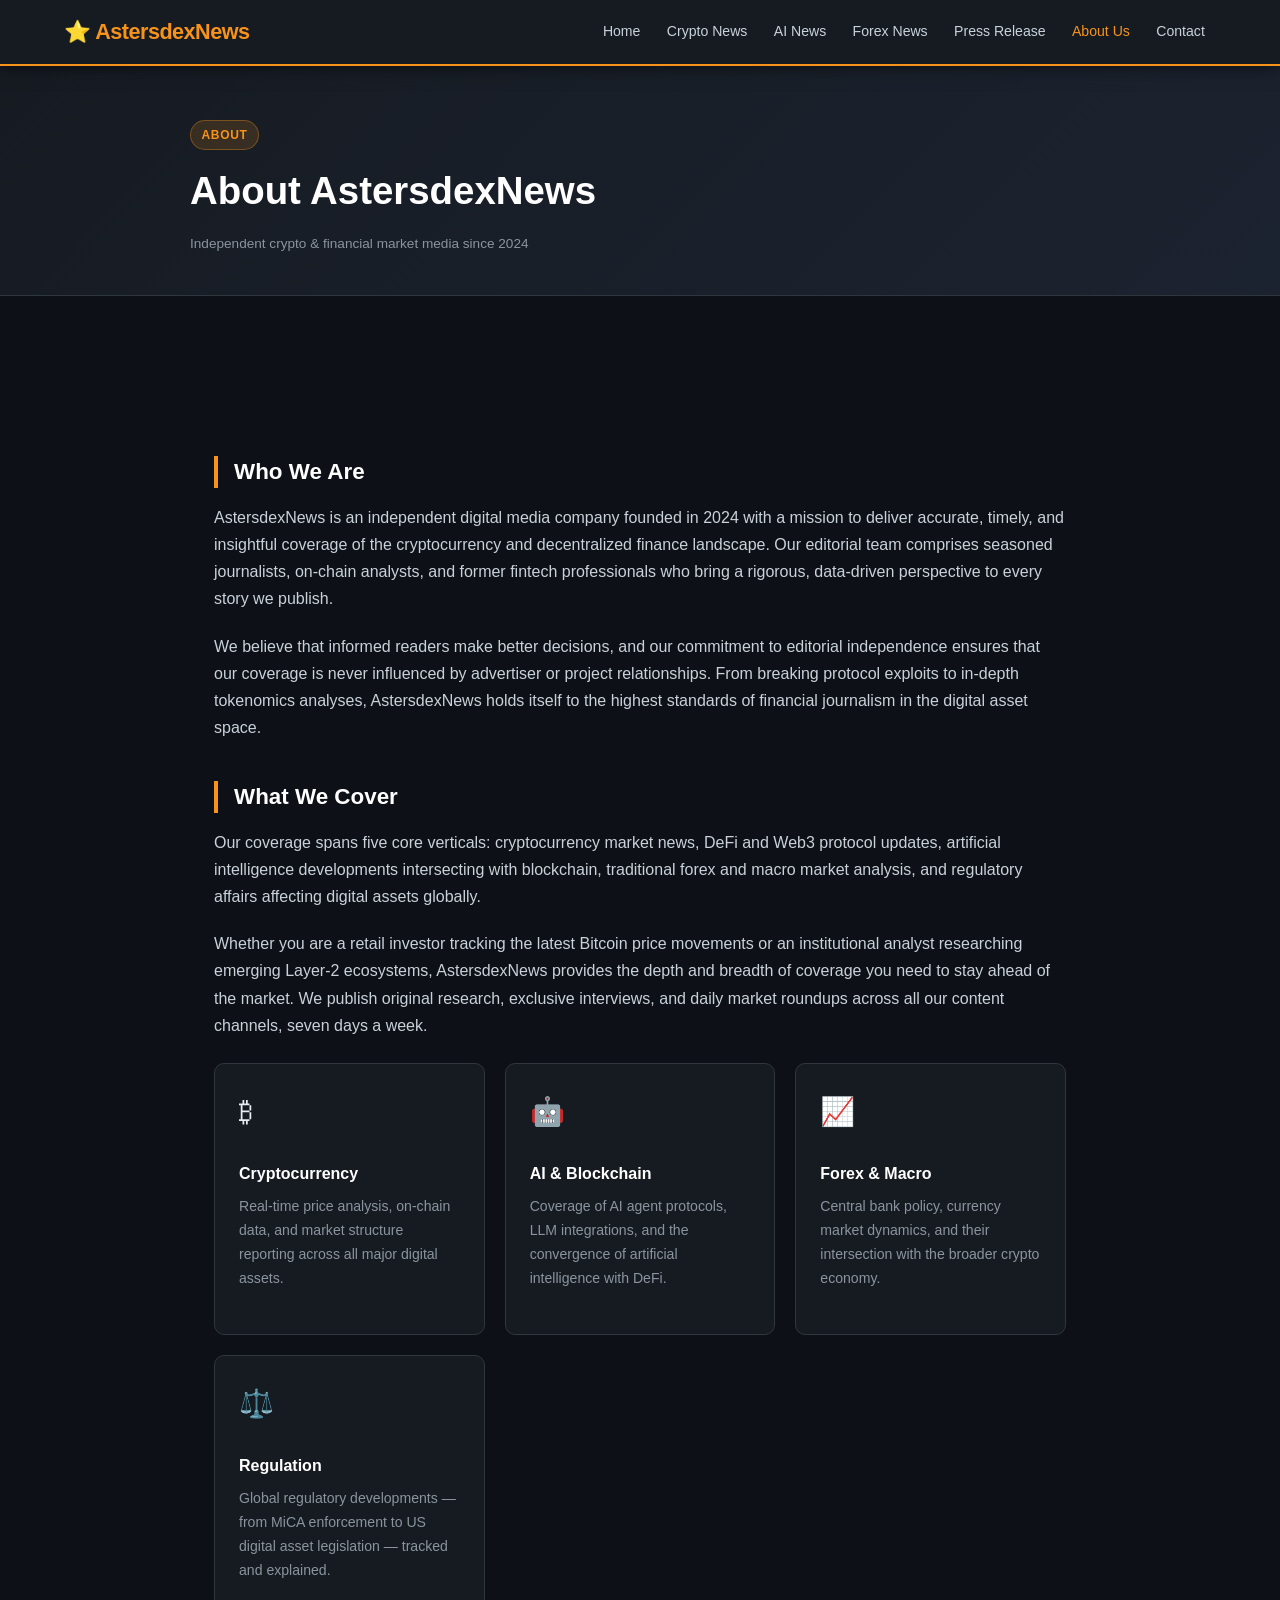
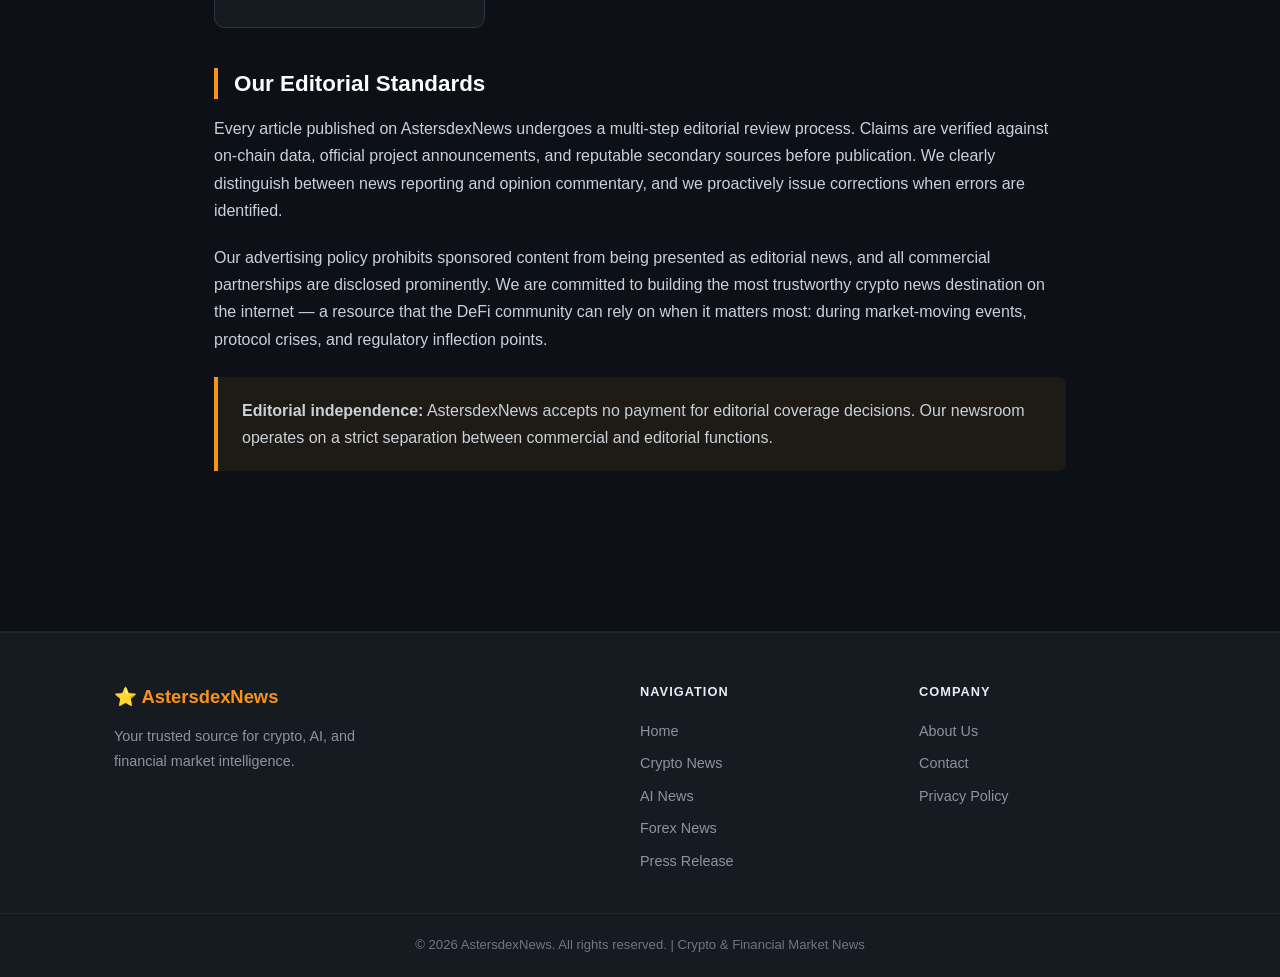
==== commit a5683775: "Rebuild site as AstersdexNews dark-theme crypto news platform - Replace all 8 HTML pages with clean," ====
--- a/about-us.html
+++ b/about-us.html
@@ -1,112 +1,155 @@
 <!DOCTYPE html>
 <html lang="en">
 <head>
-    <meta charset="UTF-8">
-    <meta name="viewport" content="width=device-width, initial-scale=1.0">
-    <meta name="robots" content="index, follow, max-image-preview:large, max-snippet:-1, max-video-preview:-1">
-    <title>About Us - AsterNews</title>
-    <meta name="description" content="AsterNews was founded in 2024 to deliver independent, accurate, and timely coverage of cryptocurrency markets, blockchain technology, AI, and global financial news.">
-    <meta property="og:locale" content="en_US">
-    <meta property="og:type" content="website">
-    <meta property="og:title" content="About Us - AsterNews">
-    <meta property="og:description" content="AsterNews was founded in 2024 to deliver independent, accurate, and timely coverage of cryptocurrency markets, blockchain technology, AI, and global financial news.">
-    <meta property="og:url" content="https://asternews.io/about-us/">
-    <meta property="og:site_name" content="AsterNews">
-    <meta name="twitter:card" content="summary_large_image">
-    <meta name="twitter:title" content="About Us - AsterNews">
-    <meta name="twitter:description" content="AsterNews was founded in 2024 to deliver independent, accurate, and timely coverage of cryptocurrency markets, blockchain technology, AI, and global financial news.">
-    <meta name="twitter:site" content="@AsterNews">
-    <link rel="canonical" href="https://asternews.io/about-us/">
-    <link rel="stylesheet" href="1de98341b7e33ab1.css">
-    <link rel="stylesheet" href="asternews.css">
+  <meta charset="UTF-8" />
+  <meta name="viewport" content="width=device-width, initial-scale=1.0" />
+  <title>About Us — AstersdexNews</title>
+  <meta name="description" content="AstersdexNews is an independent crypto media platform delivering breaking news, analysis, and market intelligence across cryptocurrency, AI, and forex markets." />
+  <meta name="robots" content="index, follow" />
+  <link rel="canonical" href="about-us.html" />
+  <meta property="og:type" content="website" />
+  <meta property="og:url" content="about-us.html" />
+  <meta property="og:site_name" content="AstersdexNews" />
+  <meta property="og:locale" content="en_US" />
+  <meta property="og:title" content="About Us — AstersdexNews" />
+  <meta property="og:description" content="AstersdexNews is an independent crypto media platform delivering breaking news, analysis, and market intelligence across cryptocurrency, AI, and forex markets." />
+  <meta name="twitter:card" content="summary_large_image" />
+  <meta name="twitter:title" content="About Us — AstersdexNews" />
+  <meta name="twitter:description" content="AstersdexNews is an independent crypto media platform delivering breaking news, analysis, and market intelligence across cryptocurrency, AI, and forex markets." />
+  <link rel="stylesheet" href="style.css" />
 </head>
 <body>
-<header class="site-header">
-    <div class="header-inner">
-        <a href="index.html" class="site-logo">Aster<span>News</span></a>
-        <nav class="site-nav">
-            <a href="index.html">Home</a>
-            <a href="crypto-news.html">Crypto News</a>
-            <a href="ai-news.html">AI News</a>
-            <a href="forex-news.html">Forex</a>
-            <a href="press-release.html">Press Releases</a>
-            <a href="about-us.html">About</a>
-            <a href="contact.html">Contact</a>
-        </nav>
+
+  <header>
+    <div class="site-header">
+      <a class="logo" href="index.html">⭐ AstersdexNews</a>
+      <nav>
+        <a href="index.html">Home</a>
+        <a href="crypto-news.html">Crypto News</a>
+        <a href="ai-news.html">AI News</a>
+        <a href="forex-news.html">Forex News</a>
+        <a href="press-release.html">Press Release</a>
+        <a href="about-us.html" class="active">About Us</a>
+        <a href="contact.html">Contact</a>
+      </nav>
     </div>
-</header>
-<main class="page-wrap">
-    <h1 class="page-title">About AsterNews</h1>
-    <p class="page-subtitle">Independent crypto and financial media since 2024</p>
+  </header>
 
-    <section>
-        <h2 class="section-header">Who We Are</h2>
-        <p class="content-text">AsterNews is a digital media platform founded in 2024 with a clear mission: to provide independent, data-driven, and accessible coverage of the cryptocurrency markets, blockchain ecosystem, artificial intelligence developments, and global forex trends. In an industry saturated with hype, we cut through the noise to deliver journalism that informs rather than sensationalizes. Our editorial team comprises seasoned reporters, on-chain analysts, and financial professionals who share a commitment to accuracy and transparency.</p>
-        <p class="content-text">We launched AsterNews because we saw a gap in crypto media — too many outlets chasing engagement metrics at the expense of editorial integrity. From our first day, we established strict policies against sponsored editorial content, pay-to-publish arrangements, and undisclosed conflicts of interest. Every story on AsterNews is produced independently and held to the same journalistic standards as any leading financial publication.</p>
-    </section>
+  <div class="page-hero">
+    <div class="page-hero-inner">
+      <span class="category-badge">About</span>
+      <h1>About AstersdexNews</h1>
+      <p class="meta">Independent crypto &amp; financial market media since 2024</p>
+    </div>
+  </div>
 
-    <hr class="divider">
+  <main>
+    <div class="content-wrap">
+      <article class="content-body">
 
-    <section>
-        <h2 class="section-header">What We Cover</h2>
-        <p class="content-text">Our coverage spans the full breadth of digital finance. On the crypto side, we track Bitcoin and altcoin market movements, DeFi protocol developments, NFT ecosystem trends, regulatory updates across major jurisdictions, and the tokenomics decisions that shape project trajectories. Our AI news desk monitors the intersection of machine learning, large language models, and their growing influence on trading, financial analysis, and blockchain infrastructure. Our forex team provides real-time analysis of major currency pairs, central bank decisions, and macroeconomic drivers.</p>
-        <div class="info-box">
-            <h4>Our Coverage Areas</h4>
-            <ul>
-                <li>Bitcoin &amp; major altcoin markets — price analysis, on-chain metrics, and sentiment data</li>
-                <li>DeFi protocols — governance, tokenomics, liquidity, and security audits</li>
-                <li>Artificial intelligence in finance — trading bots, predictive models, and AI-driven analytics</li>
-                <li>Forex markets — G10 currency pairs, EM currencies, and central bank policy</li>
-                <li>Regulatory developments — global crypto legislation, enforcement actions, and compliance</li>
-            </ul>
-        </div>
-    </section>
+        <section>
+          <h2>Who We Are</h2>
+          <p>
+            AstersdexNews is an independent digital media company founded in 2024 with a mission to deliver accurate,
+            timely, and insightful coverage of the cryptocurrency and decentralized finance landscape. Our editorial
+            team comprises seasoned journalists, on-chain analysts, and former fintech professionals who bring a
+            rigorous, data-driven perspective to every story we publish.
+          </p>
+          <p>
+            We believe that informed readers make better decisions, and our commitment to editorial independence
+            ensures that our coverage is never influenced by advertiser or project relationships. From breaking
+            protocol exploits to in-depth tokenomics analyses, AstersdexNews holds itself to the highest standards
+            of financial journalism in the digital asset space.
+          </p>
+        </section>
 
-    <hr class="divider">
+        <section>
+          <h2>What We Cover</h2>
+          <p>
+            Our coverage spans five core verticals: cryptocurrency market news, DeFi and Web3 protocol updates,
+            artificial intelligence developments intersecting with blockchain, traditional forex and macro market
+            analysis, and regulatory affairs affecting digital assets globally.
+          </p>
+          <p>
+            Whether you are a retail investor tracking the latest Bitcoin price movements or an institutional analyst
+            researching emerging Layer-2 ecosystems, AstersdexNews provides the depth and breadth of coverage you
+            need to stay ahead of the market. We publish original research, exclusive interviews, and daily market
+            roundups across all our content channels, seven days a week.
+          </p>
 
-    <section>
-        <h2 class="section-header">Our Editorial Standards</h2>
-        <p class="content-text">Every article published on AsterNews goes through a multi-stage editorial review process. Reporters are required to cite primary sources, on-chain data providers, or verified documentation for all factual claims. Opinion pieces are clearly labeled and kept separate from news reporting. We operate a corrections policy that requires any material factual error to be publicly acknowledged and corrected within 24 hours of identification. Our goal is not to be the fastest outlet — it is to be the most reliable one.</p>
-        <p class="content-text">We also maintain a strict conflict-of-interest policy. No AsterNews editorial staff member is permitted to hold undisclosed positions in assets covered in their reporting. Any staff member who holds a relevant position must disclose it at the end of any article covering that asset. These standards are audited quarterly by our editorial oversight committee.</p>
-    </section>
+          <div class="team-values">
+            <div class="value-card">
+              <div class="value-icon">&#x20BF;</div>
+              <h3>Cryptocurrency</h3>
+              <p>Real-time price analysis, on-chain data, and market structure reporting across all major digital assets.</p>
+            </div>
+            <div class="value-card">
+              <div class="value-icon">&#x1F916;</div>
+              <h3>AI &amp; Blockchain</h3>
+              <p>Coverage of AI agent protocols, LLM integrations, and the convergence of artificial intelligence with DeFi.</p>
+            </div>
+            <div class="value-card">
+              <div class="value-icon">&#x1F4C8;</div>
+              <h3>Forex &amp; Macro</h3>
+              <p>Central bank policy, currency market dynamics, and their intersection with the broader crypto economy.</p>
+            </div>
+            <div class="value-card">
+              <div class="value-icon">&#x2696;&#xFE0F;</div>
+              <h3>Regulation</h3>
+              <p>Global regulatory developments — from MiCA enforcement to US digital asset legislation — tracked and explained.</p>
+            </div>
+          </div>
+        </section>
 
-    <hr class="divider">
+        <section>
+          <h2>Our Editorial Standards</h2>
+          <p>
+            Every article published on AstersdexNews undergoes a multi-step editorial review process. Claims are
+            verified against on-chain data, official project announcements, and reputable secondary sources before
+            publication. We clearly distinguish between news reporting and opinion commentary, and we proactively
+            issue corrections when errors are identified.
+          </p>
+          <p>
+            Our advertising policy prohibits sponsored content from being presented as editorial news, and all
+            commercial partnerships are disclosed prominently. We are committed to building the most trustworthy
+            crypto news destination on the internet — a resource that the DeFi community can rely on when it
+            matters most: during market-moving events, protocol crises, and regulatory inflection points.
+          </p>
+          <div class="callout">
+            <p><strong>Editorial independence:</strong> AstersdexNews accepts no payment for editorial coverage
+            decisions. Our newsroom operates on a strict separation between commercial and editorial functions.</p>
+          </div>
+        </section>
 
-    <section>
-        <h2 class="section-header">Join Our Community</h2>
-        <p class="content-text">AsterNews is more than a news outlet — it is a growing community of crypto-curious readers, professional traders, developers, and researchers who rely on quality information to make better decisions. We publish daily newsletters, host live market commentary sessions, and maintain an open forum where readers can engage with our reporters and analysts directly. Whether you are a seasoned DeFi veteran or someone just learning the difference between a wallet and an exchange, AsterNews has something valuable for you.</p>
-        <p class="content-text">We welcome partnerships with blockchain projects, fintech companies, and research institutions that share our commitment to transparency and education. If you are interested in working with us, please visit our <a href="contact.html" style="color:#a78bfa;">Contact page</a> for partnership inquiries, editorial tips, and press release submissions.</p>
-    </section>
-</main>
-<footer class="site-footer">
+      </article>
+    </div>
+  </main>
+
+  <footer>
     <div class="footer-inner">
-        <div class="footer-grid">
-            <div class="footer-col">
-                <h4>AsterNews</h4>
-                <p>Your trusted source for cryptocurrency news, market analysis, and blockchain industry coverage. Independent. Accurate. Always on.</p>
-            </div>
-            <div class="footer-col">
-                <h4>Sections</h4>
-                <ul>
-                    <li><a href="crypto-news.html">Crypto News</a></li>
-                    <li><a href="ai-news.html">AI News</a></li>
-                    <li><a href="forex-news.html">Forex News</a></li>
-                    <li><a href="press-release.html">Press Releases</a></li>
-                </ul>
-            </div>
-            <div class="footer-col">
-                <h4>Company</h4>
-                <ul>
-                    <li><a href="about-us.html">About Us</a></li>
-                    <li><a href="contact.html">Contact</a></li>
-                    <li><a href="privacy-policy.html">Privacy Policy</a></li>
-                </ul>
-            </div>
-        </div>
-        <div class="footer-bottom">
-            <p>&copy; 2026 AsterNews. All rights reserved. Content is for informational purposes only and does not constitute financial advice.</p>
-        </div>
+      <div class="footer-brand">
+        <strong>⭐ AstersdexNews</strong>
+        <p>Your trusted source for crypto, AI, and financial market intelligence.</p>
+      </div>
+      <div class="footer-links">
+        <h4>Navigation</h4>
+        <a href="index.html">Home</a>
+        <a href="crypto-news.html">Crypto News</a>
+        <a href="ai-news.html">AI News</a>
+        <a href="forex-news.html">Forex News</a>
+        <a href="press-release.html">Press Release</a>
+      </div>
+      <div class="footer-links">
+        <h4>Company</h4>
+        <a href="about-us.html">About Us</a>
+        <a href="contact.html">Contact</a>
+        <a href="privacy-policy.html">Privacy Policy</a>
+      </div>
     </div>
-</footer>
+    <div class="footer-bottom">
+      <p>© 2026 AstersdexNews. All rights reserved. | Crypto &amp; Financial Market News</p>
+    </div>
+  </footer>
+
 </body>
-</html>+</html>
--- a/style.css
+++ b/style.css
@@ -0,0 +1,588 @@
+/* =============================================
+   AstersdexNews — style.css
+   Dark theme, orange accent (#f7931a)
+   ============================================= */
+
+/* --- Reset --- */
+*, *::before, *::after { box-sizing: border-box; margin: 0; padding: 0; }
+html { scroll-behavior: smooth; }
+img { max-width: 100%; display: block; }
+a { text-decoration: none; color: inherit; }
+ul { list-style: none; }
+
+/* --- Base --- */
+body {
+  font-family: 'Inter', 'Roboto', sans-serif;
+  background: #0d1117;
+  color: #e6edf3;
+  font-size: 16px;
+  line-height: 1.7;
+  min-height: 100vh;
+}
+
+/* --- Google Fonts import --- */
+@import url('https://fonts.googleapis.com/css2?family=Inter:wght@400;500;600;700&family=Roboto:wght@400;500;700&display=swap');
+
+/* =============================================
+   HEADER / NAV
+   ============================================= */
+header {
+  position: fixed;
+  top: 0;
+  left: 0;
+  width: 100%;
+  z-index: 1000;
+  background: #161b22;
+  border-bottom: 2px solid #f7931a;
+  box-shadow: 0 2px 16px rgba(0,0,0,0.5);
+}
+
+.site-header {
+  max-width: 1200px;
+  margin: 0 auto;
+  padding: 0 1.5rem;
+  display: flex;
+  align-items: center;
+  justify-content: space-between;
+  height: 64px;
+}
+
+.logo {
+  font-size: 1.35rem;
+  font-weight: 700;
+  color: #f7931a;
+  letter-spacing: -0.5px;
+  white-space: nowrap;
+}
+.logo:hover { color: #ffaa44; }
+
+nav {
+  display: flex;
+  gap: 0.25rem;
+  flex-wrap: wrap;
+  align-items: center;
+}
+
+nav a {
+  color: #c9d1d9;
+  font-size: 0.88rem;
+  font-weight: 500;
+  padding: 0.35rem 0.7rem;
+  border-radius: 6px;
+  transition: color 0.2s, background 0.2s;
+}
+nav a:hover { color: #f7931a; background: rgba(247,147,26,0.08); }
+nav a.active { color: #f7931a; }
+
+/* Push content below fixed header */
+body > main,
+.page-wrapper { padding-top: 80px; }
+
+/* =============================================
+   LAYOUT / CONTENT
+   ============================================= */
+.content-wrap {
+  max-width: 900px;
+  margin: 0 auto;
+  padding: 2.5rem 1.5rem 4rem;
+}
+
+.wide-wrap {
+  max-width: 1100px;
+  margin: 0 auto;
+  padding: 2.5rem 1.5rem 4rem;
+}
+
+/* =============================================
+   HERO / PAGE BANNER
+   ============================================= */
+.page-hero {
+  background: linear-gradient(135deg, #161b22 0%, #1c2330 100%);
+  border-bottom: 1px solid #30363d;
+  padding: 3.5rem 1.5rem 2.5rem;
+  margin-top: 64px;
+}
+
+.page-hero-inner {
+  max-width: 900px;
+  margin: 0 auto;
+}
+
+.page-hero .category-badge {
+  margin-bottom: 1rem;
+}
+
+.page-hero h1 {
+  font-size: clamp(1.6rem, 4vw, 2.4rem);
+  font-weight: 700;
+  line-height: 1.3;
+  color: #ffffff;
+  margin-bottom: 1rem;
+}
+
+.page-hero .meta {
+  font-size: 0.85rem;
+  color: #8b949e;
+}
+
+/* Article hero image placeholder */
+.article-hero-img {
+  width: 100%;
+  height: 320px;
+  background: linear-gradient(135deg, #1c2330 0%, #21262d 50%, #1c2330 100%);
+  border-radius: 10px;
+  margin: 2rem 0;
+  display: flex;
+  align-items: center;
+  justify-content: center;
+  border: 1px solid #30363d;
+  color: #8b949e;
+  font-size: 0.9rem;
+}
+
+/* =============================================
+   TYPOGRAPHY / SECTIONS
+   ============================================= */
+.content-body h2 {
+  font-size: 1.4rem;
+  font-weight: 700;
+  color: #ffffff;
+  margin: 2.5rem 0 1rem;
+  padding-left: 1rem;
+  border-left: 4px solid #f7931a;
+  line-height: 1.4;
+}
+
+.content-body h3 {
+  font-size: 1.15rem;
+  font-weight: 600;
+  color: #e6edf3;
+  margin: 1.5rem 0 0.75rem;
+}
+
+.content-body p {
+  color: #c9d1d9;
+  margin-bottom: 1.25rem;
+  font-size: 1rem;
+}
+
+.content-body section {
+  margin-bottom: 2rem;
+}
+
+/* Section headings (outside .content-body) */
+.section-title {
+  font-size: 1.5rem;
+  font-weight: 700;
+  color: #ffffff;
+  padding-left: 1rem;
+  border-left: 4px solid #f7931a;
+  margin-bottom: 1.5rem;
+  line-height: 1.3;
+}
+
+/* =============================================
+   CATEGORY BADGES
+   ============================================= */
+.category-badge {
+  display: inline-block;
+  background: rgba(247, 147, 26, 0.15);
+  color: #f7931a;
+  border: 1px solid rgba(247, 147, 26, 0.35);
+  font-size: 0.75rem;
+  font-weight: 600;
+  text-transform: uppercase;
+  letter-spacing: 0.06em;
+  padding: 0.25rem 0.65rem;
+  border-radius: 20px;
+}
+
+/* =============================================
+   NEWS CARDS GRID
+   ============================================= */
+.news-grid {
+  display: grid;
+  grid-template-columns: repeat(auto-fill, minmax(280px, 1fr));
+  gap: 1.5rem;
+  margin: 2rem 0;
+}
+
+.news-card {
+  background: #161b22;
+  border: 1px solid #30363d;
+  border-radius: 10px;
+  padding: 1.5rem;
+  transition: border-color 0.25s, transform 0.25s, box-shadow 0.25s;
+  display: flex;
+  flex-direction: column;
+  gap: 0.75rem;
+}
+
+.news-card:hover {
+  border-color: #f7931a;
+  transform: translateY(-3px);
+  box-shadow: 0 8px 24px rgba(247, 147, 26, 0.12);
+}
+
+.news-card .card-headline {
+  font-size: 1.05rem;
+  font-weight: 700;
+  color: #ffffff;
+  line-height: 1.4;
+}
+
+.news-card .card-headline a:hover { color: #f7931a; }
+
+.news-card .card-summary {
+  font-size: 0.9rem;
+  color: #8b949e;
+  flex: 1;
+}
+
+.news-card .card-footer {
+  display: flex;
+  align-items: center;
+  justify-content: space-between;
+  flex-wrap: wrap;
+  gap: 0.5rem;
+  margin-top: 0.25rem;
+}
+
+.news-card .card-date {
+  font-size: 0.78rem;
+  color: #6e7681;
+}
+
+/* Press release cards */
+.pr-card {
+  background: #161b22;
+  border: 1px solid #30363d;
+  border-radius: 10px;
+  padding: 1.75rem;
+  margin-bottom: 1.5rem;
+  transition: border-color 0.25s, box-shadow 0.25s;
+}
+
+.pr-card:hover {
+  border-color: #f7931a;
+  box-shadow: 0 6px 20px rgba(247, 147, 26, 0.1);
+}
+
+.pr-card .pr-date {
+  font-size: 0.8rem;
+  color: #6e7681;
+  margin-bottom: 0.5rem;
+}
+
+.pr-card .pr-title {
+  font-size: 1.15rem;
+  font-weight: 700;
+  color: #ffffff;
+  margin-bottom: 0.75rem;
+  line-height: 1.4;
+}
+
+.pr-card .pr-excerpt {
+  font-size: 0.92rem;
+  color: #8b949e;
+  line-height: 1.65;
+}
+
+/* =============================================
+   SUBSCRIBE FORM
+   ============================================= */
+.subscribe-section {
+  background: #161b22;
+  border: 1px solid #30363d;
+  border-radius: 12px;
+  padding: 2.5rem 2rem;
+  text-align: center;
+  margin: 3rem 0;
+}
+
+.subscribe-section h2 {
+  font-size: 1.4rem;
+  font-weight: 700;
+  color: #ffffff;
+  margin-bottom: 0.75rem;
+}
+
+.subscribe-section p {
+  color: #8b949e;
+  font-size: 0.95rem;
+  margin-bottom: 1.5rem;
+}
+
+.subscribe-form {
+  display: flex;
+  gap: 0.75rem;
+  max-width: 480px;
+  margin: 0 auto;
+  flex-wrap: wrap;
+}
+
+.subscribe-form input[type="email"] {
+  flex: 1;
+  min-width: 200px;
+  background: #0d1117;
+  border: 1px solid #30363d;
+  color: #e6edf3;
+  padding: 0.7rem 1rem;
+  border-radius: 8px;
+  font-size: 0.95rem;
+  outline: none;
+  transition: border-color 0.2s;
+}
+
+.subscribe-form input[type="email"]:focus { border-color: #f7931a; }
+.subscribe-form input[type="email"]::placeholder { color: #6e7681; }
+
+/* =============================================
+   CONTACT FORM
+   ============================================= */
+.contact-grid {
+  display: grid;
+  grid-template-columns: 1fr 1fr;
+  gap: 3rem;
+  margin-top: 1rem;
+}
+
+@media (max-width: 700px) { .contact-grid { grid-template-columns: 1fr; } }
+
+.contact-info h2 {
+  font-size: 1.4rem;
+  font-weight: 700;
+  color: #ffffff;
+  padding-left: 1rem;
+  border-left: 4px solid #f7931a;
+  margin-bottom: 1.25rem;
+}
+
+.contact-info p { color: #c9d1d9; font-size: 0.95rem; margin-bottom: 1rem; }
+
+.contact-form-wrap h2 {
+  font-size: 1.4rem;
+  font-weight: 700;
+  color: #ffffff;
+  padding-left: 1rem;
+  border-left: 4px solid #f7931a;
+  margin-bottom: 1.25rem;
+}
+
+.contact-form { display: flex; flex-direction: column; gap: 1rem; }
+
+.form-group { display: flex; flex-direction: column; gap: 0.4rem; }
+
+.form-group label {
+  font-size: 0.85rem;
+  font-weight: 600;
+  color: #8b949e;
+  text-transform: uppercase;
+  letter-spacing: 0.04em;
+}
+
+.form-group input,
+.form-group select,
+.form-group textarea {
+  background: #161b22;
+  border: 1px solid #30363d;
+  color: #e6edf3;
+  padding: 0.75rem 1rem;
+  border-radius: 8px;
+  font-size: 0.95rem;
+  font-family: inherit;
+  outline: none;
+  transition: border-color 0.2s;
+  -webkit-appearance: none;
+}
+
+.form-group input:focus,
+.form-group select:focus,
+.form-group textarea:focus { border-color: #f7931a; }
+
+.form-group input::placeholder,
+.form-group textarea::placeholder { color: #6e7681; }
+
+.form-group select option { background: #161b22; }
+
+.form-group textarea { resize: vertical; min-height: 140px; }
+
+/* =============================================
+   BUTTONS
+   ============================================= */
+.btn {
+  display: inline-block;
+  background: #f7931a;
+  color: #0d1117;
+  font-weight: 700;
+  font-size: 0.95rem;
+  padding: 0.75rem 1.75rem;
+  border: none;
+  border-radius: 8px;
+  cursor: pointer;
+  transition: background 0.2s, transform 0.15s;
+  font-family: inherit;
+}
+.btn:hover { background: #ffaa44; transform: translateY(-1px); }
+.btn:active { transform: translateY(0); }
+
+.btn-outline {
+  background: transparent;
+  color: #f7931a;
+  border: 2px solid #f7931a;
+}
+.btn-outline:hover { background: rgba(247,147,26,0.1); }
+
+/* =============================================
+   INFO BOXES / CALLOUTS
+   ============================================= */
+.callout {
+  background: rgba(247, 147, 26, 0.07);
+  border-left: 4px solid #f7931a;
+  border-radius: 0 8px 8px 0;
+  padding: 1.25rem 1.5rem;
+  margin: 1.5rem 0;
+}
+.callout p { color: #c9d1d9; margin: 0; }
+
+/* =============================================
+   STATS ROW
+   ============================================= */
+.stats-row {
+  display: flex;
+  gap: 1.5rem;
+  flex-wrap: wrap;
+  margin: 2rem 0;
+}
+
+.stat-card {
+  flex: 1;
+  min-width: 160px;
+  background: #161b22;
+  border: 1px solid #30363d;
+  border-radius: 10px;
+  padding: 1.25rem 1.5rem;
+  text-align: center;
+}
+
+.stat-card .stat-value {
+  font-size: 1.75rem;
+  font-weight: 700;
+  color: #f7931a;
+  line-height: 1.2;
+}
+
+.stat-card .stat-label {
+  font-size: 0.8rem;
+  color: #8b949e;
+  margin-top: 0.35rem;
+  text-transform: uppercase;
+  letter-spacing: 0.05em;
+}
+
+/* =============================================
+   ABOUT PAGE
+   ============================================= */
+.team-values {
+  display: grid;
+  grid-template-columns: repeat(auto-fill, minmax(240px, 1fr));
+  gap: 1.25rem;
+  margin: 1.5rem 0;
+}
+
+.value-card {
+  background: #161b22;
+  border: 1px solid #30363d;
+  border-radius: 10px;
+  padding: 1.5rem;
+}
+
+.value-card .value-icon { font-size: 1.75rem; margin-bottom: 0.75rem; }
+.value-card h3 { font-size: 1rem; font-weight: 700; color: #fff; margin-bottom: 0.5rem; }
+.value-card p { font-size: 0.88rem; color: #8b949e; }
+
+/* =============================================
+   PRIVACY POLICY
+   ============================================= */
+.policy-section {
+  border-bottom: 1px solid #21262d;
+  padding-bottom: 2rem;
+  margin-bottom: 2rem;
+}
+.policy-section:last-child { border-bottom: none; }
+
+/* =============================================
+   FOOTER
+   ============================================= */
+footer {
+  background: #161b22;
+  border-top: 2px solid #21262d;
+  margin-top: 4rem;
+}
+
+.footer-inner {
+  max-width: 1100px;
+  margin: 0 auto;
+  padding: 3rem 1.5rem 2rem;
+  display: grid;
+  grid-template-columns: 2fr 1fr 1fr;
+  gap: 2rem;
+}
+
+.footer-brand strong {
+  font-size: 1.15rem;
+  color: #f7931a;
+  display: block;
+  margin-bottom: 0.75rem;
+}
+
+.footer-brand p { font-size: 0.9rem; color: #8b949e; max-width: 280px; }
+
+.footer-links h4 {
+  font-size: 0.8rem;
+  font-weight: 700;
+  color: #e6edf3;
+  text-transform: uppercase;
+  letter-spacing: 0.08em;
+  margin-bottom: 1rem;
+}
+
+.footer-links a {
+  display: block;
+  font-size: 0.9rem;
+  color: #8b949e;
+  margin-bottom: 0.5rem;
+  transition: color 0.2s;
+}
+.footer-links a:hover { color: #f7931a; }
+
+.footer-bottom {
+  border-top: 1px solid #21262d;
+  text-align: center;
+  padding: 1.25rem 1.5rem;
+}
+.footer-bottom p { font-size: 0.82rem; color: #6e7681; }
+
+/* =============================================
+   RESPONSIVE
+   ============================================= */
+@media (max-width: 900px) {
+  .footer-inner { grid-template-columns: 1fr 1fr; }
+  .footer-brand { grid-column: 1 / -1; }
+}
+
+@media (max-width: 640px) {
+  .site-header { flex-direction: column; height: auto; padding: 0.75rem 1rem; gap: 0.5rem; }
+  nav { gap: 0.15rem; justify-content: center; }
+  nav a { font-size: 0.8rem; padding: 0.3rem 0.5rem; }
+  .page-hero { padding: 2rem 1rem 1.5rem; }
+  .footer-inner { grid-template-columns: 1fr; }
+  .news-grid { grid-template-columns: 1fr; }
+  .stats-row { flex-direction: column; }
+  body > main, .page-wrapper { padding-top: 110px; }
+}
+
+@media (max-width: 480px) {
+  .subscribe-form { flex-direction: column; }
+  .subscribe-form input[type="email"], .subscribe-form .btn { width: 100%; }
+}
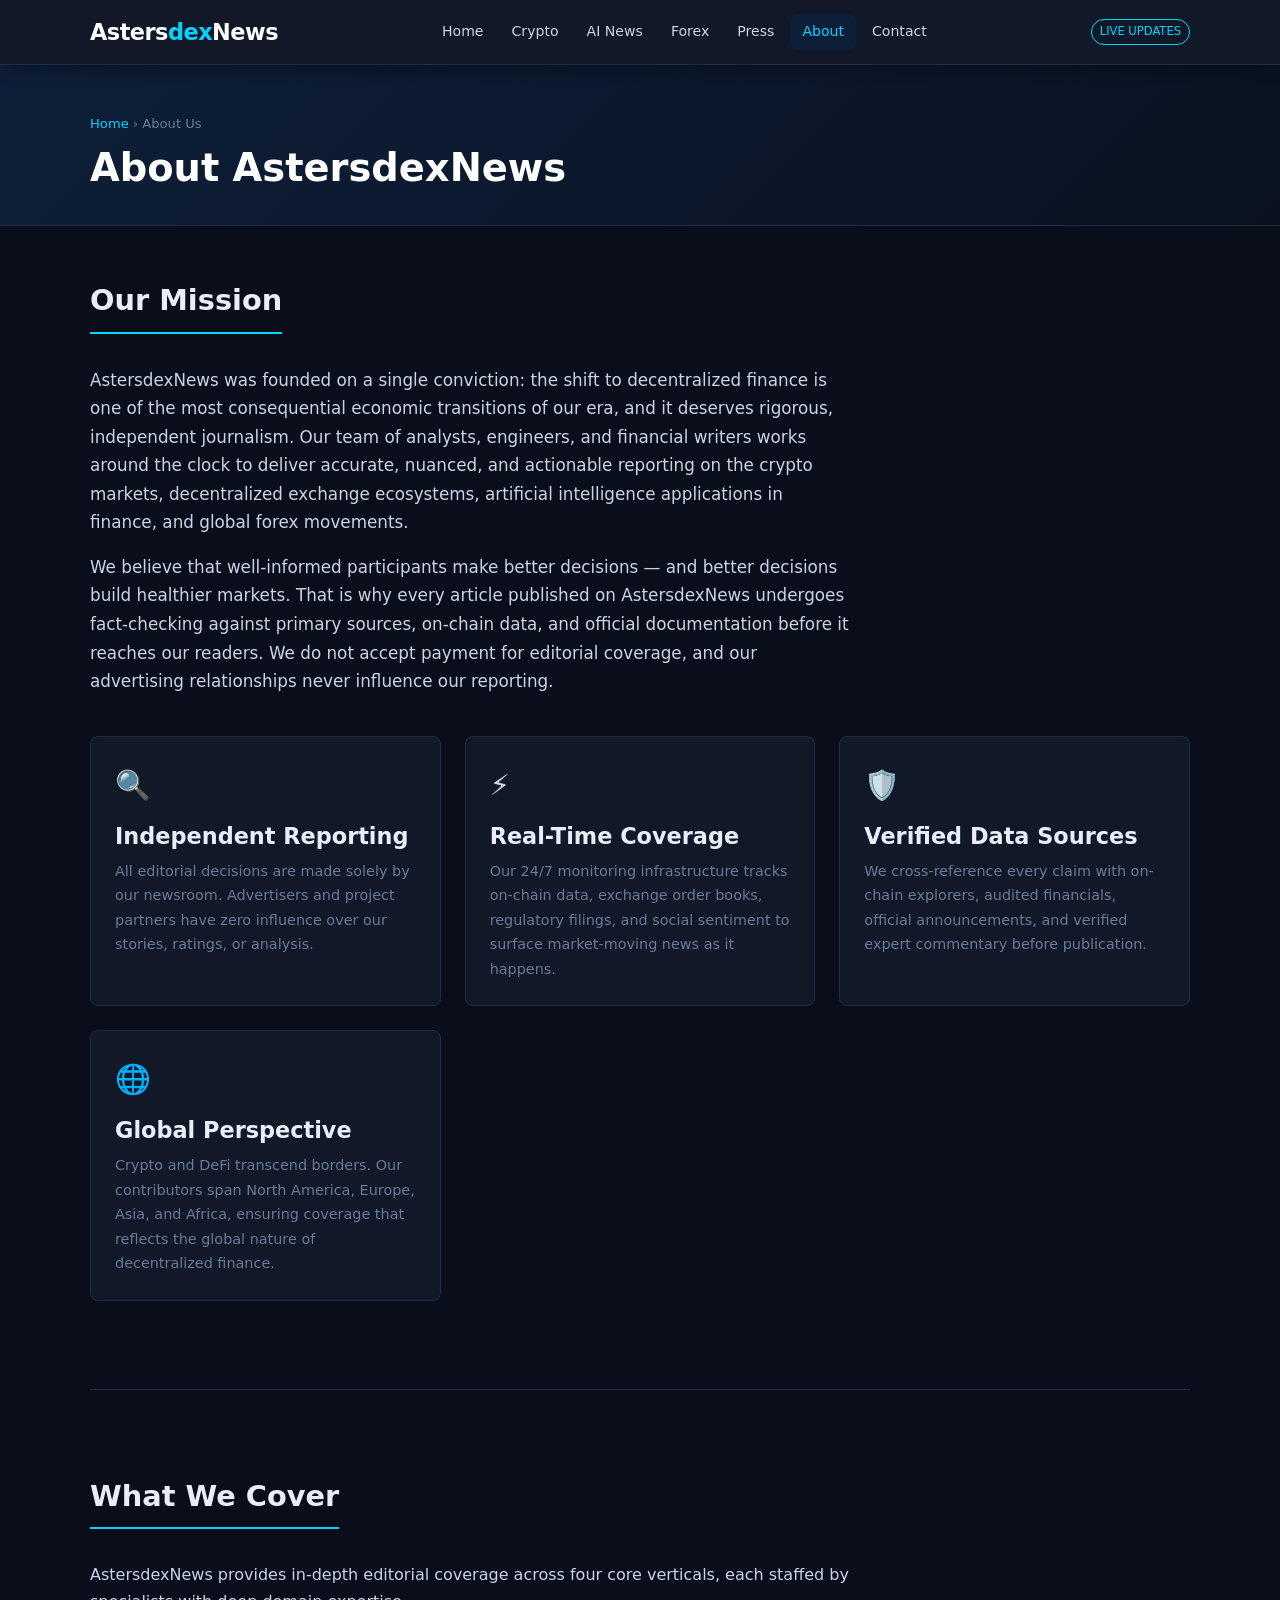
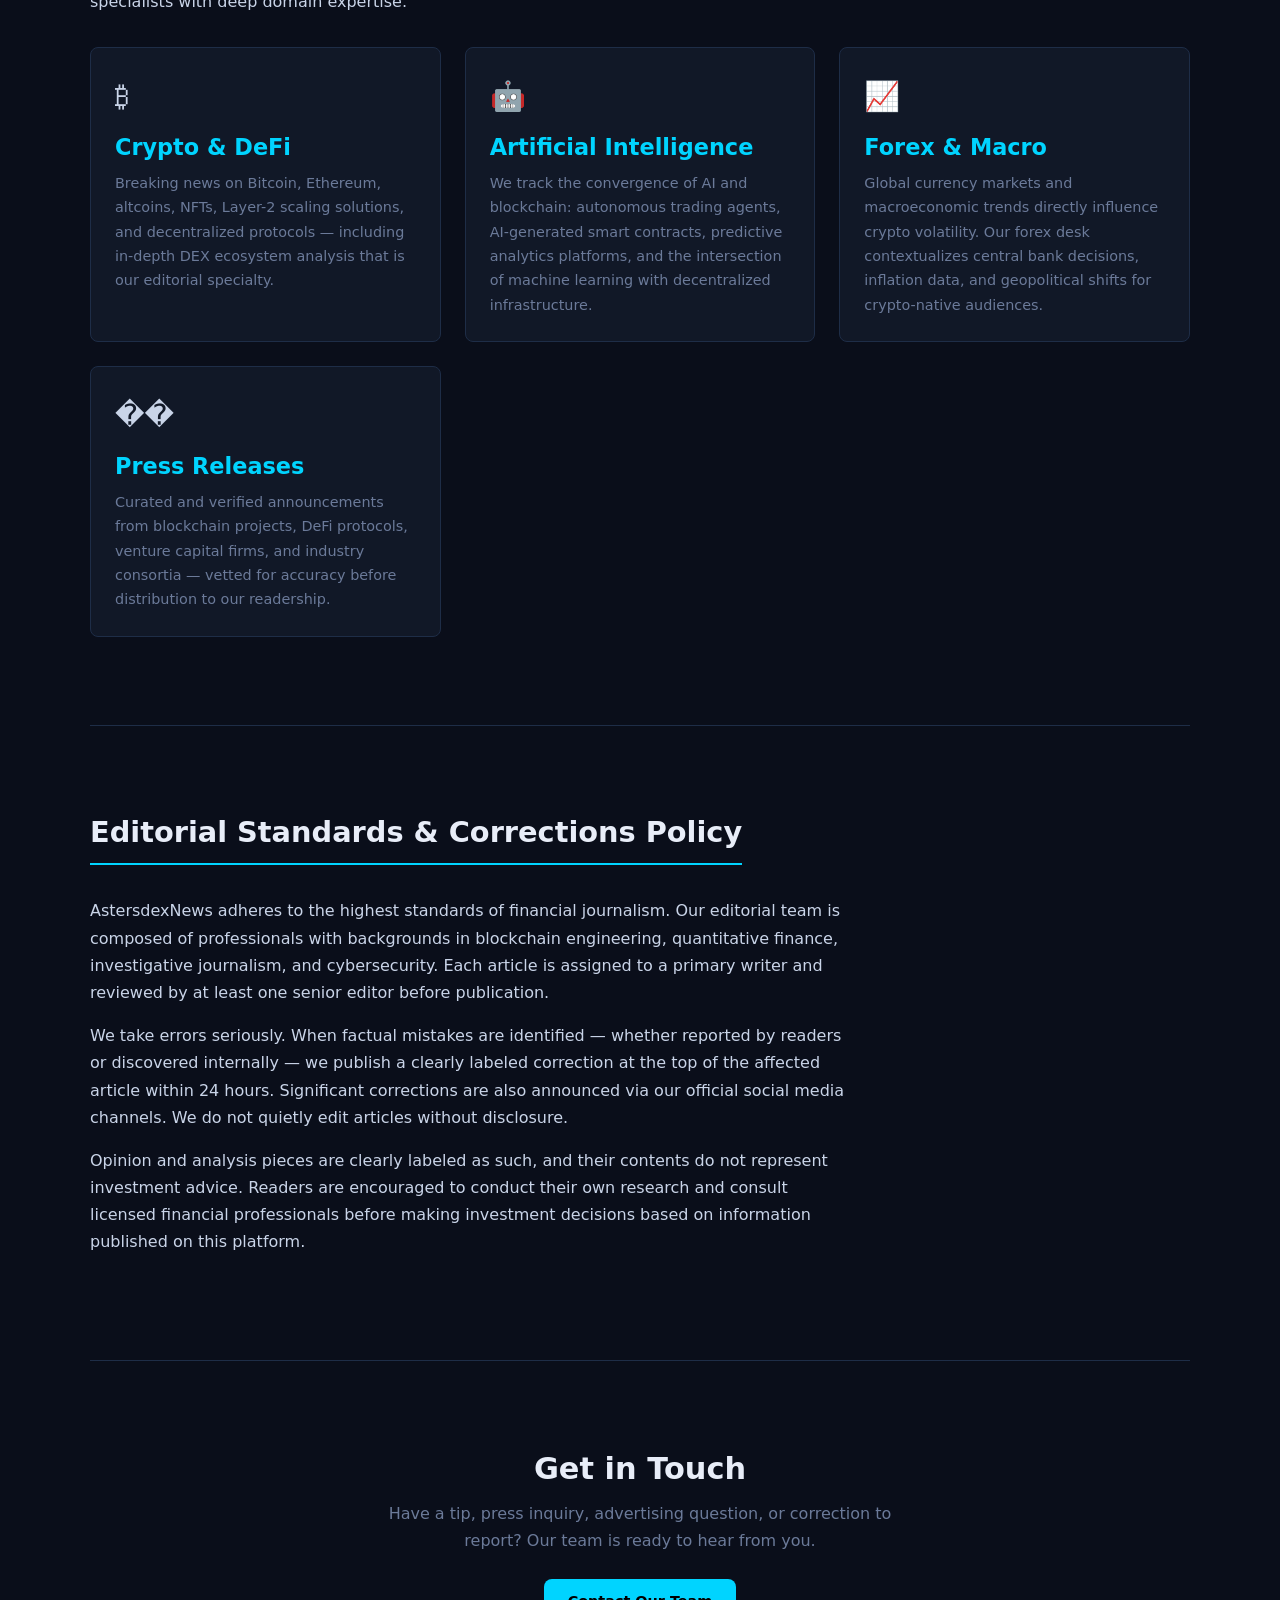
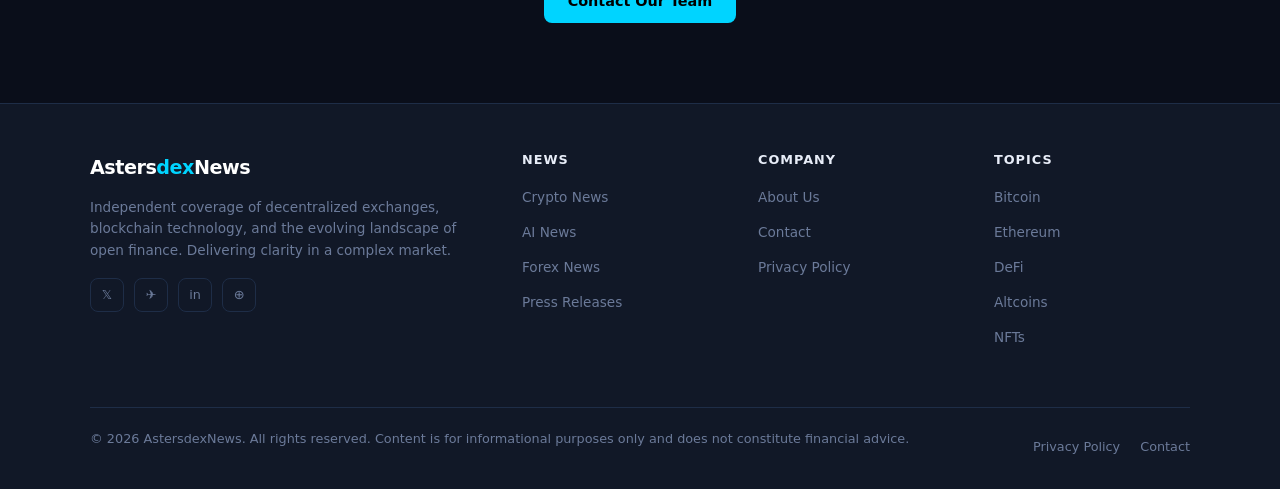
==== commit cba0074c: "Restructure site as AstersdexNews with new style, content, meta, header/footer Agent-Logs-Url: https" ====
--- a/about-us.html
+++ b/about-us.html
@@ -1,155 +1,205 @@
 <!DOCTYPE html>
 <html lang="en">
 <head>
-  <meta charset="UTF-8" />
-  <meta name="viewport" content="width=device-width, initial-scale=1.0" />
-  <title>About Us — AstersdexNews</title>
-  <meta name="description" content="AstersdexNews is an independent crypto media platform delivering breaking news, analysis, and market intelligence across cryptocurrency, AI, and forex markets." />
-  <meta name="robots" content="index, follow" />
-  <link rel="canonical" href="about-us.html" />
-  <meta property="og:type" content="website" />
-  <meta property="og:url" content="about-us.html" />
-  <meta property="og:site_name" content="AstersdexNews" />
-  <meta property="og:locale" content="en_US" />
-  <meta property="og:title" content="About Us — AstersdexNews" />
-  <meta property="og:description" content="AstersdexNews is an independent crypto media platform delivering breaking news, analysis, and market intelligence across cryptocurrency, AI, and forex markets." />
-  <meta name="twitter:card" content="summary_large_image" />
-  <meta name="twitter:title" content="About Us — AstersdexNews" />
-  <meta name="twitter:description" content="AstersdexNews is an independent crypto media platform delivering breaking news, analysis, and market intelligence across cryptocurrency, AI, and forex markets." />
-  <link rel="stylesheet" href="style.css" />
+  <meta charset="UTF-8">
+  <meta name="viewport" content="width=device-width, initial-scale=1.0">
+  <title>About Us - AstersdexNews</title>
+  <meta name="description" content="AstersdexNews is an independent media platform covering decentralized exchange ecosystems, blockchain technology, crypto markets, AI, and forex news. Learn about our mission, team, and editorial values.">
+  <meta name="robots" content="index, follow, max-snippet:-1, max-image-preview:large, max-video-preview:-1">
+  <meta property="og:type" content="website">
+  <meta property="og:title" content="About Us - AstersdexNews">
+  <meta property="og:description" content="AstersdexNews is an independent media platform covering decentralized exchange ecosystems, blockchain technology, crypto markets, AI, and forex news.">
+  <meta property="og:site_name" content="AstersdexNews">
+  <meta property="og:locale" content="en_US">
+  <meta name="twitter:card" content="summary_large_image">
+  <meta name="twitter:title" content="About Us - AstersdexNews">
+  <meta name="twitter:description" content="Independent coverage of DEX ecosystems, crypto markets, AI, and forex news.">
+  <link rel="canonical" href="https://astersdexnews.com/about-us.html">
+  <link rel="stylesheet" href="style.css">
 </head>
 <body>
 
-  <header>
-    <div class="site-header">
-      <a class="logo" href="index.html">⭐ AstersdexNews</a>
-      <nav>
-        <a href="index.html">Home</a>
-        <a href="crypto-news.html">Crypto News</a>
-        <a href="ai-news.html">AI News</a>
-        <a href="forex-news.html">Forex News</a>
-        <a href="press-release.html">Press Release</a>
-        <a href="about-us.html" class="active">About Us</a>
+<header class="site-header">
+  <div class="header-inner">
+    <a href="index.html" class="site-logo">Asters<span>dex</span>News</a>
+    <nav class="site-nav">
+      <a href="index.html">Home</a>
+      <a href="crypto-news.html">Crypto</a>
+      <a href="ai-news.html">AI News</a>
+      <a href="forex-news.html">Forex</a>
+      <a href="press-release.html">Press</a>
+      <a href="about-us.html" class="active">About</a>
+      <a href="contact.html">Contact</a>
+    </nav>
+    <span class="header-tag">LIVE UPDATES</span>
+  </div>
+</header>
+
+<div class="page-banner">
+  <div class="container">
+    <div class="breadcrumb"><a href="index.html">Home</a> › About Us</div>
+    <h1>About AstersdexNews</h1>
+  </div>
+</div>
+
+<main>
+
+  <!-- MISSION -->
+  <section class="info-section">
+    <div class="container">
+      <h2 class="section-title">Our Mission</h2>
+      <p style="max-width:760px; font-size:1.05rem; color:var(--color-text);">
+        AstersdexNews was founded on a single conviction: the shift to decentralized finance is one of the most consequential economic transitions of our era, and it deserves rigorous, independent journalism. Our team of analysts, engineers, and financial writers works around the clock to deliver accurate, nuanced, and actionable reporting on the crypto markets, decentralized exchange ecosystems, artificial intelligence applications in finance, and global forex movements.
+      </p>
+      <p style="max-width:760px; font-size:1.05rem; color:var(--color-text); margin-top:16px;">
+        We believe that well-informed participants make better decisions — and better decisions build healthier markets. That is why every article published on AstersdexNews undergoes fact-checking against primary sources, on-chain data, and official documentation before it reaches our readers. We do not accept payment for editorial coverage, and our advertising relationships never influence our reporting.
+      </p>
+
+      <div class="info-grid" style="margin-top:40px;">
+        <div class="info-card">
+          <div class="info-card-icon">🔍</div>
+          <h3>Independent Reporting</h3>
+          <p>All editorial decisions are made solely by our newsroom. Advertisers and project partners have zero influence over our stories, ratings, or analysis.</p>
+        </div>
+        <div class="info-card">
+          <div class="info-card-icon">⚡</div>
+          <h3>Real-Time Coverage</h3>
+          <p>Our 24/7 monitoring infrastructure tracks on-chain data, exchange order books, regulatory filings, and social sentiment to surface market-moving news as it happens.</p>
+        </div>
+        <div class="info-card">
+          <div class="info-card-icon">🛡️</div>
+          <h3>Verified Data Sources</h3>
+          <p>We cross-reference every claim with on-chain explorers, audited financials, official announcements, and verified expert commentary before publication.</p>
+        </div>
+        <div class="info-card">
+          <div class="info-card-icon">🌐</div>
+          <h3>Global Perspective</h3>
+          <p>Crypto and DeFi transcend borders. Our contributors span North America, Europe, Asia, and Africa, ensuring coverage that reflects the global nature of decentralized finance.</p>
+        </div>
+      </div>
+    </div>
+  </section>
+
+  <div class="container"><div class="divider"></div></div>
+
+  <!-- WHAT WE COVER -->
+  <section class="info-section">
+    <div class="container">
+      <h2 class="section-title">What We Cover</h2>
+      <p style="max-width:760px;">
+        AstersdexNews provides in-depth editorial coverage across four core verticals, each staffed by specialists with deep domain expertise.
+      </p>
+
+      <div class="info-grid" style="margin-top:32px;">
+        <div class="info-card">
+          <div class="info-card-icon">₿</div>
+          <h3><a href="crypto-news.html">Crypto &amp; DeFi</a></h3>
+          <p>Breaking news on Bitcoin, Ethereum, altcoins, NFTs, Layer-2 scaling solutions, and decentralized protocols — including in-depth DEX ecosystem analysis that is our editorial specialty.</p>
+        </div>
+        <div class="info-card">
+          <div class="info-card-icon">🤖</div>
+          <h3><a href="ai-news.html">Artificial Intelligence</a></h3>
+          <p>We track the convergence of AI and blockchain: autonomous trading agents, AI-generated smart contracts, predictive analytics platforms, and the intersection of machine learning with decentralized infrastructure.</p>
+        </div>
+        <div class="info-card">
+          <div class="info-card-icon">📈</div>
+          <h3><a href="forex-news.html">Forex &amp; Macro</a></h3>
+          <p>Global currency markets and macroeconomic trends directly influence crypto volatility. Our forex desk contextualizes central bank decisions, inflation data, and geopolitical shifts for crypto-native audiences.</p>
+        </div>
+        <div class="info-card">
+          <div class="info-card-icon">��</div>
+          <h3><a href="press-release.html">Press Releases</a></h3>
+          <p>Curated and verified announcements from blockchain projects, DeFi protocols, venture capital firms, and industry consortia — vetted for accuracy before distribution to our readership.</p>
+        </div>
+      </div>
+    </div>
+  </section>
+
+  <div class="container"><div class="divider"></div></div>
+
+  <!-- EDITORIAL STANDARDS -->
+  <section class="info-section">
+    <div class="container">
+      <h2 class="section-title">Editorial Standards &amp; Corrections Policy</h2>
+      <div style="max-width:760px;">
+        <p>
+          AstersdexNews adheres to the highest standards of financial journalism. Our editorial team is composed of professionals with backgrounds in blockchain engineering, quantitative finance, investigative journalism, and cybersecurity. Each article is assigned to a primary writer and reviewed by at least one senior editor before publication.
+        </p>
+        <p>
+          We take errors seriously. When factual mistakes are identified — whether reported by readers or discovered internally — we publish a clearly labeled correction at the top of the affected article within 24 hours. Significant corrections are also announced via our official social media channels. We do not quietly edit articles without disclosure.
+        </p>
+        <p>
+          Opinion and analysis pieces are clearly labeled as such, and their contents do not represent investment advice. Readers are encouraged to conduct their own research and consult licensed financial professionals before making investment decisions based on information published on this platform.
+        </p>
+      </div>
+    </div>
+  </section>
+
+  <div class="container"><div class="divider"></div></div>
+
+  <!-- CONTACT CTA -->
+  <section class="info-section">
+    <div class="container" style="text-align:center; padding-bottom:24px;">
+      <h2>Get in Touch</h2>
+      <p style="max-width:560px; margin:12px auto 24px; color:var(--color-text-muted);">
+        Have a tip, press inquiry, advertising question, or correction to report? Our team is ready to hear from you.
+      </p>
+      <a href="contact.html" class="btn btn-primary">Contact Our Team</a>
+    </div>
+  </section>
+
+</main>
+
+<footer class="site-footer">
+  <div class="container">
+    <div class="footer-grid">
+      <div class="footer-brand">
+        <a href="index.html" class="site-logo">Asters<span>dex</span>News</a>
+        <p>Independent coverage of decentralized exchanges, blockchain technology, and the evolving landscape of open finance. Delivering clarity in a complex market.</p>
+        <div class="footer-social">
+          <a href="#" aria-label="Twitter/X">𝕏</a>
+          <a href="#" aria-label="Telegram">✈</a>
+          <a href="#" aria-label="LinkedIn">in</a>
+          <a href="#" aria-label="RSS">⊕</a>
+        </div>
+      </div>
+      <div class="footer-col">
+        <h5>News</h5>
+        <ul>
+          <li><a href="crypto-news.html">Crypto News</a></li>
+          <li><a href="ai-news.html">AI News</a></li>
+          <li><a href="forex-news.html">Forex News</a></li>
+          <li><a href="press-release.html">Press Releases</a></li>
+        </ul>
+      </div>
+      <div class="footer-col">
+        <h5>Company</h5>
+        <ul>
+          <li><a href="about-us.html">About Us</a></li>
+          <li><a href="contact.html">Contact</a></li>
+          <li><a href="privacy-policy.html">Privacy Policy</a></li>
+        </ul>
+      </div>
+      <div class="footer-col">
+        <h5>Topics</h5>
+        <ul>
+          <li><a href="crypto-news.html">Bitcoin</a></li>
+          <li><a href="crypto-news.html">Ethereum</a></li>
+          <li><a href="crypto-news.html">DeFi</a></li>
+          <li><a href="crypto-news.html">Altcoins</a></li>
+          <li><a href="crypto-news.html">NFTs</a></li>
+        </ul>
+      </div>
+    </div>
+    <div class="footer-bottom">
+      <p>&copy; 2026 AstersdexNews. All rights reserved. Content is for informational purposes only and does not constitute financial advice.</p>
+      <div class="footer-bottom-links">
+        <a href="privacy-policy.html">Privacy Policy</a>
         <a href="contact.html">Contact</a>
-      </nav>
-    </div>
-  </header>
-
-  <div class="page-hero">
-    <div class="page-hero-inner">
-      <span class="category-badge">About</span>
-      <h1>About AstersdexNews</h1>
-      <p class="meta">Independent crypto &amp; financial market media since 2024</p>
+      </div>
     </div>
   </div>
-
-  <main>
-    <div class="content-wrap">
-      <article class="content-body">
-
-        <section>
-          <h2>Who We Are</h2>
-          <p>
-            AstersdexNews is an independent digital media company founded in 2024 with a mission to deliver accurate,
-            timely, and insightful coverage of the cryptocurrency and decentralized finance landscape. Our editorial
-            team comprises seasoned journalists, on-chain analysts, and former fintech professionals who bring a
-            rigorous, data-driven perspective to every story we publish.
-          </p>
-          <p>
-            We believe that informed readers make better decisions, and our commitment to editorial independence
-            ensures that our coverage is never influenced by advertiser or project relationships. From breaking
-            protocol exploits to in-depth tokenomics analyses, AstersdexNews holds itself to the highest standards
-            of financial journalism in the digital asset space.
-          </p>
-        </section>
-
-        <section>
-          <h2>What We Cover</h2>
-          <p>
-            Our coverage spans five core verticals: cryptocurrency market news, DeFi and Web3 protocol updates,
-            artificial intelligence developments intersecting with blockchain, traditional forex and macro market
-            analysis, and regulatory affairs affecting digital assets globally.
-          </p>
-          <p>
-            Whether you are a retail investor tracking the latest Bitcoin price movements or an institutional analyst
-            researching emerging Layer-2 ecosystems, AstersdexNews provides the depth and breadth of coverage you
-            need to stay ahead of the market. We publish original research, exclusive interviews, and daily market
-            roundups across all our content channels, seven days a week.
-          </p>
-
-          <div class="team-values">
-            <div class="value-card">
-              <div class="value-icon">&#x20BF;</div>
-              <h3>Cryptocurrency</h3>
-              <p>Real-time price analysis, on-chain data, and market structure reporting across all major digital assets.</p>
-            </div>
-            <div class="value-card">
-              <div class="value-icon">&#x1F916;</div>
-              <h3>AI &amp; Blockchain</h3>
-              <p>Coverage of AI agent protocols, LLM integrations, and the convergence of artificial intelligence with DeFi.</p>
-            </div>
-            <div class="value-card">
-              <div class="value-icon">&#x1F4C8;</div>
-              <h3>Forex &amp; Macro</h3>
-              <p>Central bank policy, currency market dynamics, and their intersection with the broader crypto economy.</p>
-            </div>
-            <div class="value-card">
-              <div class="value-icon">&#x2696;&#xFE0F;</div>
-              <h3>Regulation</h3>
-              <p>Global regulatory developments — from MiCA enforcement to US digital asset legislation — tracked and explained.</p>
-            </div>
-          </div>
-        </section>
-
-        <section>
-          <h2>Our Editorial Standards</h2>
-          <p>
-            Every article published on AstersdexNews undergoes a multi-step editorial review process. Claims are
-            verified against on-chain data, official project announcements, and reputable secondary sources before
-            publication. We clearly distinguish between news reporting and opinion commentary, and we proactively
-            issue corrections when errors are identified.
-          </p>
-          <p>
-            Our advertising policy prohibits sponsored content from being presented as editorial news, and all
-            commercial partnerships are disclosed prominently. We are committed to building the most trustworthy
-            crypto news destination on the internet — a resource that the DeFi community can rely on when it
-            matters most: during market-moving events, protocol crises, and regulatory inflection points.
-          </p>
-          <div class="callout">
-            <p><strong>Editorial independence:</strong> AstersdexNews accepts no payment for editorial coverage
-            decisions. Our newsroom operates on a strict separation between commercial and editorial functions.</p>
-          </div>
-        </section>
-
-      </article>
-    </div>
-  </main>
-
-  <footer>
-    <div class="footer-inner">
-      <div class="footer-brand">
-        <strong>⭐ AstersdexNews</strong>
-        <p>Your trusted source for crypto, AI, and financial market intelligence.</p>
-      </div>
-      <div class="footer-links">
-        <h4>Navigation</h4>
-        <a href="index.html">Home</a>
-        <a href="crypto-news.html">Crypto News</a>
-        <a href="ai-news.html">AI News</a>
-        <a href="forex-news.html">Forex News</a>
-        <a href="press-release.html">Press Release</a>
-      </div>
-      <div class="footer-links">
-        <h4>Company</h4>
-        <a href="about-us.html">About Us</a>
-        <a href="contact.html">Contact</a>
-        <a href="privacy-policy.html">Privacy Policy</a>
-      </div>
-    </div>
-    <div class="footer-bottom">
-      <p>© 2026 AstersdexNews. All rights reserved. | Crypto &amp; Financial Market News</p>
-    </div>
-  </footer>
+</footer>
 
 </body>
 </html>
--- a/style.css
+++ b/style.css
@@ -1,588 +1,319 @@
-/* =============================================
-   AstersdexNews — style.css
-   Dark theme, orange accent (#f7931a)
-   ============================================= */
-
-/* --- Reset --- */
+/* AstersdexNews - Main Stylesheet */
 *, *::before, *::after { box-sizing: border-box; margin: 0; padding: 0; }
+
+:root {
+  --color-bg: #0a0e1a;
+  --color-surface: #111827;
+  --color-surface-alt: #1a2236;
+  --color-border: #1e2d47;
+  --color-accent: #00d4ff;
+  --color-accent-2: #7b5ea7;
+  --color-text: #c9d4e8;
+  --color-text-muted: #6b7a99;
+  --color-heading: #e8edf8;
+  --color-white: #ffffff;
+  --color-tag-bg: #0d1f38;
+  --font-main: 'Segoe UI', system-ui, -apple-system, sans-serif;
+  --radius: 8px;
+  --max-width: 1140px;
+  --shadow: 0 4px 24px rgba(0,212,255,0.08);
+}
+
 html { scroll-behavior: smooth; }
-img { max-width: 100%; display: block; }
-a { text-decoration: none; color: inherit; }
-ul { list-style: none; }
-
-/* --- Base --- */
 body {
-  font-family: 'Inter', 'Roboto', sans-serif;
-  background: #0d1117;
-  color: #e6edf3;
+  background: var(--color-bg);
+  color: var(--color-text);
+  font-family: var(--font-main);
   font-size: 16px;
   line-height: 1.7;
   min-height: 100vh;
-}
-
-/* --- Google Fonts import --- */
-@import url('https://fonts.googleapis.com/css2?family=Inter:wght@400;500;600;700&family=Roboto:wght@400;500;700&display=swap');
-
-/* =============================================
-   HEADER / NAV
-   ============================================= */
-header {
-  position: fixed;
-  top: 0;
-  left: 0;
-  width: 100%;
-  z-index: 1000;
-  background: #161b22;
-  border-bottom: 2px solid #f7931a;
-  box-shadow: 0 2px 16px rgba(0,0,0,0.5);
-}
-
-.site-header {
-  max-width: 1200px;
-  margin: 0 auto;
-  padding: 0 1.5rem;
-  display: flex;
-  align-items: center;
-  justify-content: space-between;
-  height: 64px;
-}
-
-.logo {
-  font-size: 1.35rem;
-  font-weight: 700;
-  color: #f7931a;
-  letter-spacing: -0.5px;
-  white-space: nowrap;
-}
-.logo:hover { color: #ffaa44; }
-
-nav {
-  display: flex;
-  gap: 0.25rem;
-  flex-wrap: wrap;
-  align-items: center;
-}
-
-nav a {
-  color: #c9d1d9;
-  font-size: 0.88rem;
-  font-weight: 500;
-  padding: 0.35rem 0.7rem;
-  border-radius: 6px;
-  transition: color 0.2s, background 0.2s;
-}
-nav a:hover { color: #f7931a; background: rgba(247,147,26,0.08); }
-nav a.active { color: #f7931a; }
-
-/* Push content below fixed header */
-body > main,
-.page-wrapper { padding-top: 80px; }
-
-/* =============================================
-   LAYOUT / CONTENT
-   ============================================= */
-.content-wrap {
-  max-width: 900px;
-  margin: 0 auto;
-  padding: 2.5rem 1.5rem 4rem;
-}
-
-.wide-wrap {
-  max-width: 1100px;
-  margin: 0 auto;
-  padding: 2.5rem 1.5rem 4rem;
-}
-
-/* =============================================
-   HERO / PAGE BANNER
-   ============================================= */
-.page-hero {
-  background: linear-gradient(135deg, #161b22 0%, #1c2330 100%);
-  border-bottom: 1px solid #30363d;
-  padding: 3.5rem 1.5rem 2.5rem;
-  margin-top: 64px;
-}
-
-.page-hero-inner {
-  max-width: 900px;
-  margin: 0 auto;
-}
-
-.page-hero .category-badge {
-  margin-bottom: 1rem;
-}
-
-.page-hero h1 {
-  font-size: clamp(1.6rem, 4vw, 2.4rem);
-  font-weight: 700;
-  line-height: 1.3;
-  color: #ffffff;
-  margin-bottom: 1rem;
-}
-
-.page-hero .meta {
-  font-size: 0.85rem;
-  color: #8b949e;
-}
-
-/* Article hero image placeholder */
-.article-hero-img {
-  width: 100%;
-  height: 320px;
-  background: linear-gradient(135deg, #1c2330 0%, #21262d 50%, #1c2330 100%);
-  border-radius: 10px;
-  margin: 2rem 0;
-  display: flex;
-  align-items: center;
-  justify-content: center;
-  border: 1px solid #30363d;
-  color: #8b949e;
-  font-size: 0.9rem;
-}
-
-/* =============================================
-   TYPOGRAPHY / SECTIONS
-   ============================================= */
-.content-body h2 {
-  font-size: 1.4rem;
-  font-weight: 700;
-  color: #ffffff;
-  margin: 2.5rem 0 1rem;
-  padding-left: 1rem;
-  border-left: 4px solid #f7931a;
-  line-height: 1.4;
-}
-
-.content-body h3 {
-  font-size: 1.15rem;
-  font-weight: 600;
-  color: #e6edf3;
-  margin: 1.5rem 0 0.75rem;
-}
-
-.content-body p {
-  color: #c9d1d9;
-  margin-bottom: 1.25rem;
-  font-size: 1rem;
-}
-
-.content-body section {
-  margin-bottom: 2rem;
-}
-
-/* Section headings (outside .content-body) */
-.section-title {
-  font-size: 1.5rem;
-  font-weight: 700;
-  color: #ffffff;
-  padding-left: 1rem;
-  border-left: 4px solid #f7931a;
-  margin-bottom: 1.5rem;
-  line-height: 1.3;
-}
-
-/* =============================================
-   CATEGORY BADGES
-   ============================================= */
-.category-badge {
-  display: inline-block;
-  background: rgba(247, 147, 26, 0.15);
-  color: #f7931a;
-  border: 1px solid rgba(247, 147, 26, 0.35);
-  font-size: 0.75rem;
-  font-weight: 600;
-  text-transform: uppercase;
-  letter-spacing: 0.06em;
-  padding: 0.25rem 0.65rem;
-  border-radius: 20px;
-}
-
-/* =============================================
-   NEWS CARDS GRID
-   ============================================= */
-.news-grid {
-  display: grid;
-  grid-template-columns: repeat(auto-fill, minmax(280px, 1fr));
-  gap: 1.5rem;
-  margin: 2rem 0;
-}
-
-.news-card {
-  background: #161b22;
-  border: 1px solid #30363d;
-  border-radius: 10px;
-  padding: 1.5rem;
-  transition: border-color 0.25s, transform 0.25s, box-shadow 0.25s;
   display: flex;
   flex-direction: column;
-  gap: 0.75rem;
-}
-
-.news-card:hover {
-  border-color: #f7931a;
-  transform: translateY(-3px);
-  box-shadow: 0 8px 24px rgba(247, 147, 26, 0.12);
-}
-
-.news-card .card-headline {
-  font-size: 1.05rem;
-  font-weight: 700;
-  color: #ffffff;
-  line-height: 1.4;
-}
-
-.news-card .card-headline a:hover { color: #f7931a; }
-
-.news-card .card-summary {
-  font-size: 0.9rem;
-  color: #8b949e;
-  flex: 1;
-}
-
-.news-card .card-footer {
-  display: flex;
-  align-items: center;
-  justify-content: space-between;
-  flex-wrap: wrap;
-  gap: 0.5rem;
-  margin-top: 0.25rem;
-}
-
-.news-card .card-date {
-  font-size: 0.78rem;
-  color: #6e7681;
-}
-
-/* Press release cards */
-.pr-card {
-  background: #161b22;
-  border: 1px solid #30363d;
-  border-radius: 10px;
-  padding: 1.75rem;
-  margin-bottom: 1.5rem;
-  transition: border-color 0.25s, box-shadow 0.25s;
-}
-
-.pr-card:hover {
-  border-color: #f7931a;
-  box-shadow: 0 6px 20px rgba(247, 147, 26, 0.1);
-}
-
-.pr-card .pr-date {
-  font-size: 0.8rem;
-  color: #6e7681;
-  margin-bottom: 0.5rem;
-}
-
-.pr-card .pr-title {
-  font-size: 1.15rem;
-  font-weight: 700;
-  color: #ffffff;
-  margin-bottom: 0.75rem;
-  line-height: 1.4;
-}
-
-.pr-card .pr-excerpt {
-  font-size: 0.92rem;
-  color: #8b949e;
-  line-height: 1.65;
-}
-
-/* =============================================
-   SUBSCRIBE FORM
-   ============================================= */
-.subscribe-section {
-  background: #161b22;
-  border: 1px solid #30363d;
-  border-radius: 12px;
-  padding: 2.5rem 2rem;
-  text-align: center;
-  margin: 3rem 0;
-}
-
-.subscribe-section h2 {
-  font-size: 1.4rem;
-  font-weight: 700;
-  color: #ffffff;
-  margin-bottom: 0.75rem;
-}
-
-.subscribe-section p {
-  color: #8b949e;
-  font-size: 0.95rem;
-  margin-bottom: 1.5rem;
-}
-
-.subscribe-form {
-  display: flex;
-  gap: 0.75rem;
-  max-width: 480px;
-  margin: 0 auto;
-  flex-wrap: wrap;
-}
-
-.subscribe-form input[type="email"] {
-  flex: 1;
-  min-width: 200px;
-  background: #0d1117;
-  border: 1px solid #30363d;
-  color: #e6edf3;
-  padding: 0.7rem 1rem;
-  border-radius: 8px;
-  font-size: 0.95rem;
-  outline: none;
+}
+
+a { color: var(--color-accent); text-decoration: none; transition: color 0.2s; }
+a:hover { color: #fff; }
+img { max-width: 100%; height: auto; display: block; }
+h1, h2, h3, h4, h5 { color: var(--color-heading); line-height: 1.3; font-weight: 700; }
+h1 { font-size: clamp(1.6rem, 3vw, 2.4rem); }
+h2 { font-size: clamp(1.3rem, 2.5vw, 1.9rem); }
+h3 { font-size: clamp(1.1rem, 2vw, 1.4rem); }
+p { margin-bottom: 1rem; }
+ul, ol { padding-left: 1.5rem; margin-bottom: 1rem; }
+li { margin-bottom: 0.4rem; }
+
+/* Layout */
+.container { max-width: var(--max-width); margin: 0 auto; padding: 0 20px; }
+main { flex: 1; }
+
+/* ── HEADER ── */
+.site-header {
+  background: var(--color-surface);
+  border-bottom: 1px solid var(--color-border);
+  position: sticky; top: 0; z-index: 100;
+  box-shadow: 0 2px 16px rgba(0,0,0,0.4);
+}
+.header-inner {
+  display: flex; align-items: center; justify-content: space-between;
+  padding: 0 20px; height: 64px; max-width: var(--max-width); margin: 0 auto;
+  gap: 20px;
+}
+.site-logo {
+  font-size: 1.4rem; font-weight: 800; color: var(--color-white);
+  letter-spacing: -0.5px; white-space: nowrap; flex-shrink: 0;
+}
+.site-logo span { color: var(--color-accent); }
+.site-nav { display: flex; gap: 4px; flex-wrap: wrap; }
+.site-nav a {
+  color: var(--color-text); font-size: 0.88rem; font-weight: 500;
+  padding: 6px 12px; border-radius: var(--radius);
+  transition: background 0.2s, color 0.2s;
+}
+.site-nav a:hover, .site-nav a.active { background: var(--color-tag-bg); color: var(--color-accent); }
+.header-tag {
+  font-size: 0.72rem; color: var(--color-accent); border: 1px solid var(--color-accent);
+  padding: 2px 8px; border-radius: 20px; white-space: nowrap; flex-shrink: 0;
+}
+
+/* ── HERO / FEATURED ── */
+.hero {
+  background: linear-gradient(135deg, #0a1628 0%, #0d1f38 50%, #0a1220 100%);
+  padding: 56px 20px;
+  border-bottom: 1px solid var(--color-border);
+}
+.hero-inner { max-width: var(--max-width); margin: 0 auto; }
+.hero-label {
+  display: inline-block; background: var(--color-accent); color: #000;
+  font-size: 0.72rem; font-weight: 700; letter-spacing: 1px;
+  text-transform: uppercase; padding: 3px 10px; border-radius: 20px; margin-bottom: 16px;
+}
+.hero h1 { color: var(--color-white); max-width: 760px; margin-bottom: 16px; }
+.hero-meta { color: var(--color-text-muted); font-size: 0.88rem; margin-bottom: 20px; }
+.hero-excerpt { max-width: 680px; color: var(--color-text); font-size: 1.05rem; margin-bottom: 24px; }
+.btn {
+  display: inline-block; padding: 10px 24px; border-radius: var(--radius);
+  font-weight: 600; font-size: 0.9rem; cursor: pointer; transition: 0.2s;
+}
+.btn-primary { background: var(--color-accent); color: #000; }
+.btn-primary:hover { background: #fff; color: #000; }
+.btn-outline { border: 1px solid var(--color-accent); color: var(--color-accent); }
+.btn-outline:hover { background: var(--color-accent); color: #000; }
+
+/* ── PAGE BANNER ── */
+.page-banner {
+  background: linear-gradient(135deg, #0d1f38, #0a1220);
+  border-bottom: 1px solid var(--color-border);
+  padding: 48px 20px 32px;
+}
+.page-banner .container { display: flex; flex-direction: column; gap: 8px; }
+.page-banner h1 { color: var(--color-white); }
+.breadcrumb { font-size: 0.82rem; color: var(--color-text-muted); }
+.breadcrumb a { color: var(--color-accent); }
+
+/* ── SECTION ── */
+.section { padding: 56px 0; }
+.section-title {
+  font-size: clamp(1.3rem, 2.5vw, 1.8rem); color: var(--color-heading);
+  margin-bottom: 32px; padding-bottom: 12px;
+  border-bottom: 2px solid var(--color-accent);
+  display: inline-block;
+}
+
+/* ── CARD GRID ── */
+.cards-grid {
+  display: grid; grid-template-columns: repeat(auto-fill, minmax(300px, 1fr));
+  gap: 24px;
+}
+.card {
+  background: var(--color-surface);
+  border: 1px solid var(--color-border);
+  border-radius: var(--radius);
+  overflow: hidden; transition: transform 0.2s, box-shadow 0.2s;
+}
+.card:hover { transform: translateY(-3px); box-shadow: var(--shadow); }
+.card-img { width: 100%; height: 180px; object-fit: cover; background: var(--color-surface-alt); }
+.card-body { padding: 20px; }
+.card-tag {
+  font-size: 0.72rem; font-weight: 700; letter-spacing: 0.8px; text-transform: uppercase;
+  color: var(--color-accent); margin-bottom: 8px; display: block;
+}
+.card h3 { margin-bottom: 8px; font-size: 1rem; line-height: 1.4; }
+.card h3 a { color: var(--color-heading); }
+.card h3 a:hover { color: var(--color-accent); }
+.card-excerpt { font-size: 0.88rem; color: var(--color-text-muted); margin-bottom: 12px; }
+.card-meta { font-size: 0.78rem; color: var(--color-text-muted); display: flex; gap: 12px; }
+
+/* ── ARTICLE ── */
+.article-layout {
+  display: grid; grid-template-columns: 1fr 320px; gap: 40px;
+  padding: 48px 0;
+}
+@media (max-width: 900px) { .article-layout { grid-template-columns: 1fr; } }
+.article-header { margin-bottom: 28px; }
+.article-header .tag {
+  display: inline-block; background: var(--color-tag-bg); color: var(--color-accent);
+  font-size: 0.75rem; font-weight: 700; letter-spacing: 0.8px; text-transform: uppercase;
+  padding: 3px 10px; border-radius: 20px; margin-bottom: 12px;
+}
+.article-header h1 { margin-bottom: 12px; }
+.article-meta { color: var(--color-text-muted); font-size: 0.85rem; display: flex; gap: 16px; flex-wrap: wrap; }
+.article-body h2 { margin: 2rem 0 1rem; }
+.article-body h3 { margin: 1.5rem 0 0.8rem; }
+.article-body blockquote {
+  border-left: 3px solid var(--color-accent); padding: 12px 20px;
+  background: var(--color-surface-alt); border-radius: 0 var(--radius) var(--radius) 0;
+  color: var(--color-text); font-style: italic; margin: 1.5rem 0;
+}
+.article-img {
+  width: 100%; border-radius: var(--radius); margin-bottom: 28px;
+  border: 1px solid var(--color-border);
+  background: linear-gradient(135deg, #0d1f38, #1a2236);
+  min-height: 200px; display: flex; align-items: center; justify-content: center;
+}
+.article-img-placeholder {
+  color: var(--color-text-muted); font-size: 0.9rem; text-align: center; padding: 40px;
+}
+.key-points {
+  background: var(--color-surface-alt); border: 1px solid var(--color-border);
+  border-radius: var(--radius); padding: 20px 24px; margin: 2rem 0;
+}
+.key-points h4 { color: var(--color-accent); margin-bottom: 12px; font-size: 0.95rem; letter-spacing: 0.5px; }
+.key-points ul { padding-left: 1.2rem; }
+.key-points li { font-size: 0.9rem; margin-bottom: 6px; }
+
+/* ── SIDEBAR ── */
+.sidebar { }
+.sidebar-widget {
+  background: var(--color-surface); border: 1px solid var(--color-border);
+  border-radius: var(--radius); padding: 20px; margin-bottom: 24px;
+}
+.sidebar-widget h4 {
+  font-size: 0.85rem; text-transform: uppercase; letter-spacing: 0.8px;
+  color: var(--color-text-muted); margin-bottom: 16px;
+  padding-bottom: 8px; border-bottom: 1px solid var(--color-border);
+}
+.sidebar-post { display: flex; gap: 12px; margin-bottom: 14px; align-items: flex-start; }
+.sidebar-post-img {
+  width: 60px; height: 48px; border-radius: 4px; flex-shrink: 0;
+  background: var(--color-surface-alt); object-fit: cover;
+}
+.sidebar-post-title { font-size: 0.85rem; color: var(--color-heading); font-weight: 600; line-height: 1.3; }
+.sidebar-post-meta { font-size: 0.75rem; color: var(--color-text-muted); margin-top: 3px; }
+.tags-cloud { display: flex; flex-wrap: wrap; gap: 8px; }
+.tag-pill {
+  background: var(--color-tag-bg); color: var(--color-text-muted); font-size: 0.78rem;
+  padding: 4px 10px; border-radius: 20px; border: 1px solid var(--color-border);
+  transition: 0.2s;
+}
+.tag-pill:hover { background: var(--color-accent); color: #000; border-color: var(--color-accent); }
+
+/* ── INFO SECTIONS ── */
+.info-section { padding: 56px 0; }
+.info-section + .info-section { padding-top: 0; }
+.info-grid { display: grid; grid-template-columns: repeat(auto-fill, minmax(260px, 1fr)); gap: 24px; margin-top: 32px; }
+.info-card {
+  background: var(--color-surface); border: 1px solid var(--color-border);
+  border-radius: var(--radius); padding: 24px; transition: 0.2s;
+}
+.info-card:hover { border-color: var(--color-accent); }
+.info-card-icon { font-size: 1.8rem; margin-bottom: 12px; }
+.info-card h3 { margin-bottom: 8px; }
+.info-card p { font-size: 0.9rem; color: var(--color-text-muted); margin: 0; }
+
+/* ── CONTACT FORM ── */
+.contact-layout { display: grid; grid-template-columns: 1fr 1fr; gap: 48px; padding: 56px 0; }
+@media (max-width: 768px) { .contact-layout { grid-template-columns: 1fr; } }
+.form-group { margin-bottom: 20px; }
+.form-group label { display: block; font-size: 0.85rem; font-weight: 600; color: var(--color-heading); margin-bottom: 6px; }
+.form-group input, .form-group textarea, .form-group select {
+  width: 100%; background: var(--color-surface); border: 1px solid var(--color-border);
+  color: var(--color-text); font-family: var(--font-main); font-size: 0.9rem;
+  padding: 10px 14px; border-radius: var(--radius); outline: none;
   transition: border-color 0.2s;
 }
-
-.subscribe-form input[type="email"]:focus { border-color: #f7931a; }
-.subscribe-form input[type="email"]::placeholder { color: #6e7681; }
-
-/* =============================================
-   CONTACT FORM
-   ============================================= */
-.contact-grid {
-  display: grid;
-  grid-template-columns: 1fr 1fr;
-  gap: 3rem;
-  margin-top: 1rem;
-}
-
-@media (max-width: 700px) { .contact-grid { grid-template-columns: 1fr; } }
-
-.contact-info h2 {
-  font-size: 1.4rem;
-  font-weight: 700;
-  color: #ffffff;
-  padding-left: 1rem;
-  border-left: 4px solid #f7931a;
-  margin-bottom: 1.25rem;
-}
-
-.contact-info p { color: #c9d1d9; font-size: 0.95rem; margin-bottom: 1rem; }
-
-.contact-form-wrap h2 {
-  font-size: 1.4rem;
-  font-weight: 700;
-  color: #ffffff;
-  padding-left: 1rem;
-  border-left: 4px solid #f7931a;
-  margin-bottom: 1.25rem;
-}
-
-.contact-form { display: flex; flex-direction: column; gap: 1rem; }
-
-.form-group { display: flex; flex-direction: column; gap: 0.4rem; }
-
-.form-group label {
-  font-size: 0.85rem;
-  font-weight: 600;
-  color: #8b949e;
-  text-transform: uppercase;
-  letter-spacing: 0.04em;
-}
-
-.form-group input,
-.form-group select,
-.form-group textarea {
-  background: #161b22;
-  border: 1px solid #30363d;
-  color: #e6edf3;
-  padding: 0.75rem 1rem;
-  border-radius: 8px;
-  font-size: 0.95rem;
-  font-family: inherit;
-  outline: none;
-  transition: border-color 0.2s;
-  -webkit-appearance: none;
-}
-
-.form-group input:focus,
-.form-group select:focus,
-.form-group textarea:focus { border-color: #f7931a; }
-
-.form-group input::placeholder,
-.form-group textarea::placeholder { color: #6e7681; }
-
-.form-group select option { background: #161b22; }
-
-.form-group textarea { resize: vertical; min-height: 140px; }
-
-/* =============================================
-   BUTTONS
-   ============================================= */
-.btn {
-  display: inline-block;
-  background: #f7931a;
-  color: #0d1117;
-  font-weight: 700;
-  font-size: 0.95rem;
-  padding: 0.75rem 1.75rem;
-  border: none;
-  border-radius: 8px;
-  cursor: pointer;
-  transition: background 0.2s, transform 0.15s;
-  font-family: inherit;
-}
-.btn:hover { background: #ffaa44; transform: translateY(-1px); }
-.btn:active { transform: translateY(0); }
-
-.btn-outline {
-  background: transparent;
-  color: #f7931a;
-  border: 2px solid #f7931a;
-}
-.btn-outline:hover { background: rgba(247,147,26,0.1); }
-
-/* =============================================
-   INFO BOXES / CALLOUTS
-   ============================================= */
-.callout {
-  background: rgba(247, 147, 26, 0.07);
-  border-left: 4px solid #f7931a;
-  border-radius: 0 8px 8px 0;
-  padding: 1.25rem 1.5rem;
-  margin: 1.5rem 0;
-}
-.callout p { color: #c9d1d9; margin: 0; }
-
-/* =============================================
-   STATS ROW
-   ============================================= */
-.stats-row {
-  display: flex;
-  gap: 1.5rem;
-  flex-wrap: wrap;
-  margin: 2rem 0;
-}
-
-.stat-card {
-  flex: 1;
-  min-width: 160px;
-  background: #161b22;
-  border: 1px solid #30363d;
-  border-radius: 10px;
-  padding: 1.25rem 1.5rem;
-  text-align: center;
-}
-
-.stat-card .stat-value {
-  font-size: 1.75rem;
-  font-weight: 700;
-  color: #f7931a;
-  line-height: 1.2;
-}
-
-.stat-card .stat-label {
-  font-size: 0.8rem;
-  color: #8b949e;
-  margin-top: 0.35rem;
-  text-transform: uppercase;
-  letter-spacing: 0.05em;
-}
-
-/* =============================================
-   ABOUT PAGE
-   ============================================= */
-.team-values {
-  display: grid;
-  grid-template-columns: repeat(auto-fill, minmax(240px, 1fr));
-  gap: 1.25rem;
-  margin: 1.5rem 0;
-}
-
-.value-card {
-  background: #161b22;
-  border: 1px solid #30363d;
-  border-radius: 10px;
-  padding: 1.5rem;
-}
-
-.value-card .value-icon { font-size: 1.75rem; margin-bottom: 0.75rem; }
-.value-card h3 { font-size: 1rem; font-weight: 700; color: #fff; margin-bottom: 0.5rem; }
-.value-card p { font-size: 0.88rem; color: #8b949e; }
-
-/* =============================================
-   PRIVACY POLICY
-   ============================================= */
-.policy-section {
-  border-bottom: 1px solid #21262d;
-  padding-bottom: 2rem;
-  margin-bottom: 2rem;
-}
-.policy-section:last-child { border-bottom: none; }
-
-/* =============================================
-   FOOTER
-   ============================================= */
-footer {
-  background: #161b22;
-  border-top: 2px solid #21262d;
-  margin-top: 4rem;
-}
-
-.footer-inner {
-  max-width: 1100px;
-  margin: 0 auto;
-  padding: 3rem 1.5rem 2rem;
-  display: grid;
-  grid-template-columns: 2fr 1fr 1fr;
-  gap: 2rem;
-}
-
-.footer-brand strong {
-  font-size: 1.15rem;
-  color: #f7931a;
-  display: block;
-  margin-bottom: 0.75rem;
-}
-
-.footer-brand p { font-size: 0.9rem; color: #8b949e; max-width: 280px; }
-
-.footer-links h4 {
-  font-size: 0.8rem;
-  font-weight: 700;
-  color: #e6edf3;
-  text-transform: uppercase;
-  letter-spacing: 0.08em;
-  margin-bottom: 1rem;
-}
-
-.footer-links a {
-  display: block;
-  font-size: 0.9rem;
-  color: #8b949e;
-  margin-bottom: 0.5rem;
-  transition: color 0.2s;
-}
-.footer-links a:hover { color: #f7931a; }
-
+.form-group input:focus, .form-group textarea:focus { border-color: var(--color-accent); }
+.form-group textarea { min-height: 140px; resize: vertical; }
+.contact-info-item { display: flex; gap: 14px; margin-bottom: 20px; align-items: flex-start; }
+.contact-info-icon {
+  width: 40px; height: 40px; background: var(--color-tag-bg); border: 1px solid var(--color-border);
+  border-radius: var(--radius); display: flex; align-items: center; justify-content: center;
+  font-size: 1.1rem; flex-shrink: 0;
+}
+.contact-info-text strong { display: block; color: var(--color-heading); font-size: 0.9rem; }
+.contact-info-text span { color: var(--color-text-muted); font-size: 0.85rem; }
+
+/* ── PRIVACY / TEXT PAGE ── */
+.text-page { padding: 56px 0; max-width: 800px; }
+.text-page h2 { margin: 2rem 0 1rem; font-size: 1.3rem; color: var(--color-accent); }
+.text-page p, .text-page li { font-size: 0.95rem; color: var(--color-text); }
+
+/* ── TICKER ── */
+.ticker-bar {
+  background: var(--color-surface-alt); border-bottom: 1px solid var(--color-border);
+  padding: 8px 0; overflow: hidden; white-space: nowrap;
+}
+.ticker-inner { display: flex; gap: 32px; animation: ticker 30s linear infinite; width: max-content; }
+.ticker-item { font-size: 0.8rem; font-weight: 600; color: var(--color-text-muted); }
+.ticker-item .up { color: #00c48c; }
+.ticker-item .down { color: #ff5252; }
+@keyframes ticker { from { transform: translateX(0); } to { transform: translateX(-50%); } }
+
+/* ── FOOTER ── */
+.site-footer {
+  background: var(--color-surface); border-top: 1px solid var(--color-border);
+  padding: 48px 0 24px; margin-top: auto;
+}
+.footer-grid {
+  display: grid; grid-template-columns: 2fr 1fr 1fr 1fr; gap: 40px;
+  margin-bottom: 40px;
+}
+@media (max-width: 768px) { .footer-grid { grid-template-columns: 1fr 1fr; gap: 24px; } }
+@media (max-width: 480px) { .footer-grid { grid-template-columns: 1fr; } }
+.footer-brand .site-logo { font-size: 1.2rem; margin-bottom: 12px; display: block; }
+.footer-brand p { font-size: 0.85rem; color: var(--color-text-muted); line-height: 1.6; margin-bottom: 16px; }
+.footer-social { display: flex; gap: 10px; }
+.footer-social a {
+  width: 34px; height: 34px; border: 1px solid var(--color-border);
+  border-radius: var(--radius); display: flex; align-items: center; justify-content: center;
+  font-size: 0.8rem; color: var(--color-text-muted); transition: 0.2s;
+}
+.footer-social a:hover { border-color: var(--color-accent); color: var(--color-accent); }
+.footer-col h5 {
+  font-size: 0.8rem; text-transform: uppercase; letter-spacing: 1px;
+  color: var(--color-heading); margin-bottom: 14px;
+}
+.footer-col ul { list-style: none; padding: 0; }
+.footer-col ul li { margin-bottom: 8px; }
+.footer-col ul li a { color: var(--color-text-muted); font-size: 0.85rem; transition: color 0.2s; }
+.footer-col ul li a:hover { color: var(--color-accent); }
 .footer-bottom {
-  border-top: 1px solid #21262d;
-  text-align: center;
-  padding: 1.25rem 1.5rem;
-}
-.footer-bottom p { font-size: 0.82rem; color: #6e7681; }
-
-/* =============================================
-   RESPONSIVE
-   ============================================= */
-@media (max-width: 900px) {
-  .footer-inner { grid-template-columns: 1fr 1fr; }
-  .footer-brand { grid-column: 1 / -1; }
-}
-
-@media (max-width: 640px) {
-  .site-header { flex-direction: column; height: auto; padding: 0.75rem 1rem; gap: 0.5rem; }
-  nav { gap: 0.15rem; justify-content: center; }
-  nav a { font-size: 0.8rem; padding: 0.3rem 0.5rem; }
-  .page-hero { padding: 2rem 1rem 1.5rem; }
-  .footer-inner { grid-template-columns: 1fr; }
-  .news-grid { grid-template-columns: 1fr; }
-  .stats-row { flex-direction: column; }
-  body > main, .page-wrapper { padding-top: 110px; }
-}
-
-@media (max-width: 480px) {
-  .subscribe-form { flex-direction: column; }
-  .subscribe-form input[type="email"], .subscribe-form .btn { width: 100%; }
-}
+  border-top: 1px solid var(--color-border); padding-top: 20px;
+  display: flex; justify-content: space-between; align-items: center; flex-wrap: wrap; gap: 12px;
+}
+.footer-bottom p { font-size: 0.8rem; color: var(--color-text-muted); }
+.footer-bottom-links { display: flex; gap: 20px; }
+.footer-bottom-links a { font-size: 0.8rem; color: var(--color-text-muted); }
+.footer-bottom-links a:hover { color: var(--color-accent); }
+
+/* ── UTILITIES ── */
+.text-muted { color: var(--color-text-muted); }
+.text-accent { color: var(--color-accent); }
+.divider { height: 1px; background: var(--color-border); margin: 32px 0; }
+.badge {
+  display: inline-block; padding: 2px 8px; border-radius: 20px; font-size: 0.72rem; font-weight: 700;
+}
+.badge-cyan { background: rgba(0,212,255,0.15); color: var(--color-accent); }
+.badge-purple { background: rgba(123,94,167,0.2); color: #b48fff; }
+.badge-green { background: rgba(0,196,140,0.15); color: #00c48c; }
+
+/* ── RESPONSIVE ── */
+@media (max-width: 768px) {
+  .header-inner { padding: 0 16px; }
+  .header-tag { display: none; }
+  .site-nav { gap: 0; }
+  .site-nav a { padding: 6px 8px; font-size: 0.82rem; }
+  .hero { padding: 36px 16px; }
+  .cards-grid { grid-template-columns: 1fr; }
+  .article-layout { padding: 28px 0; }
+  .section { padding: 36px 0; }
+}
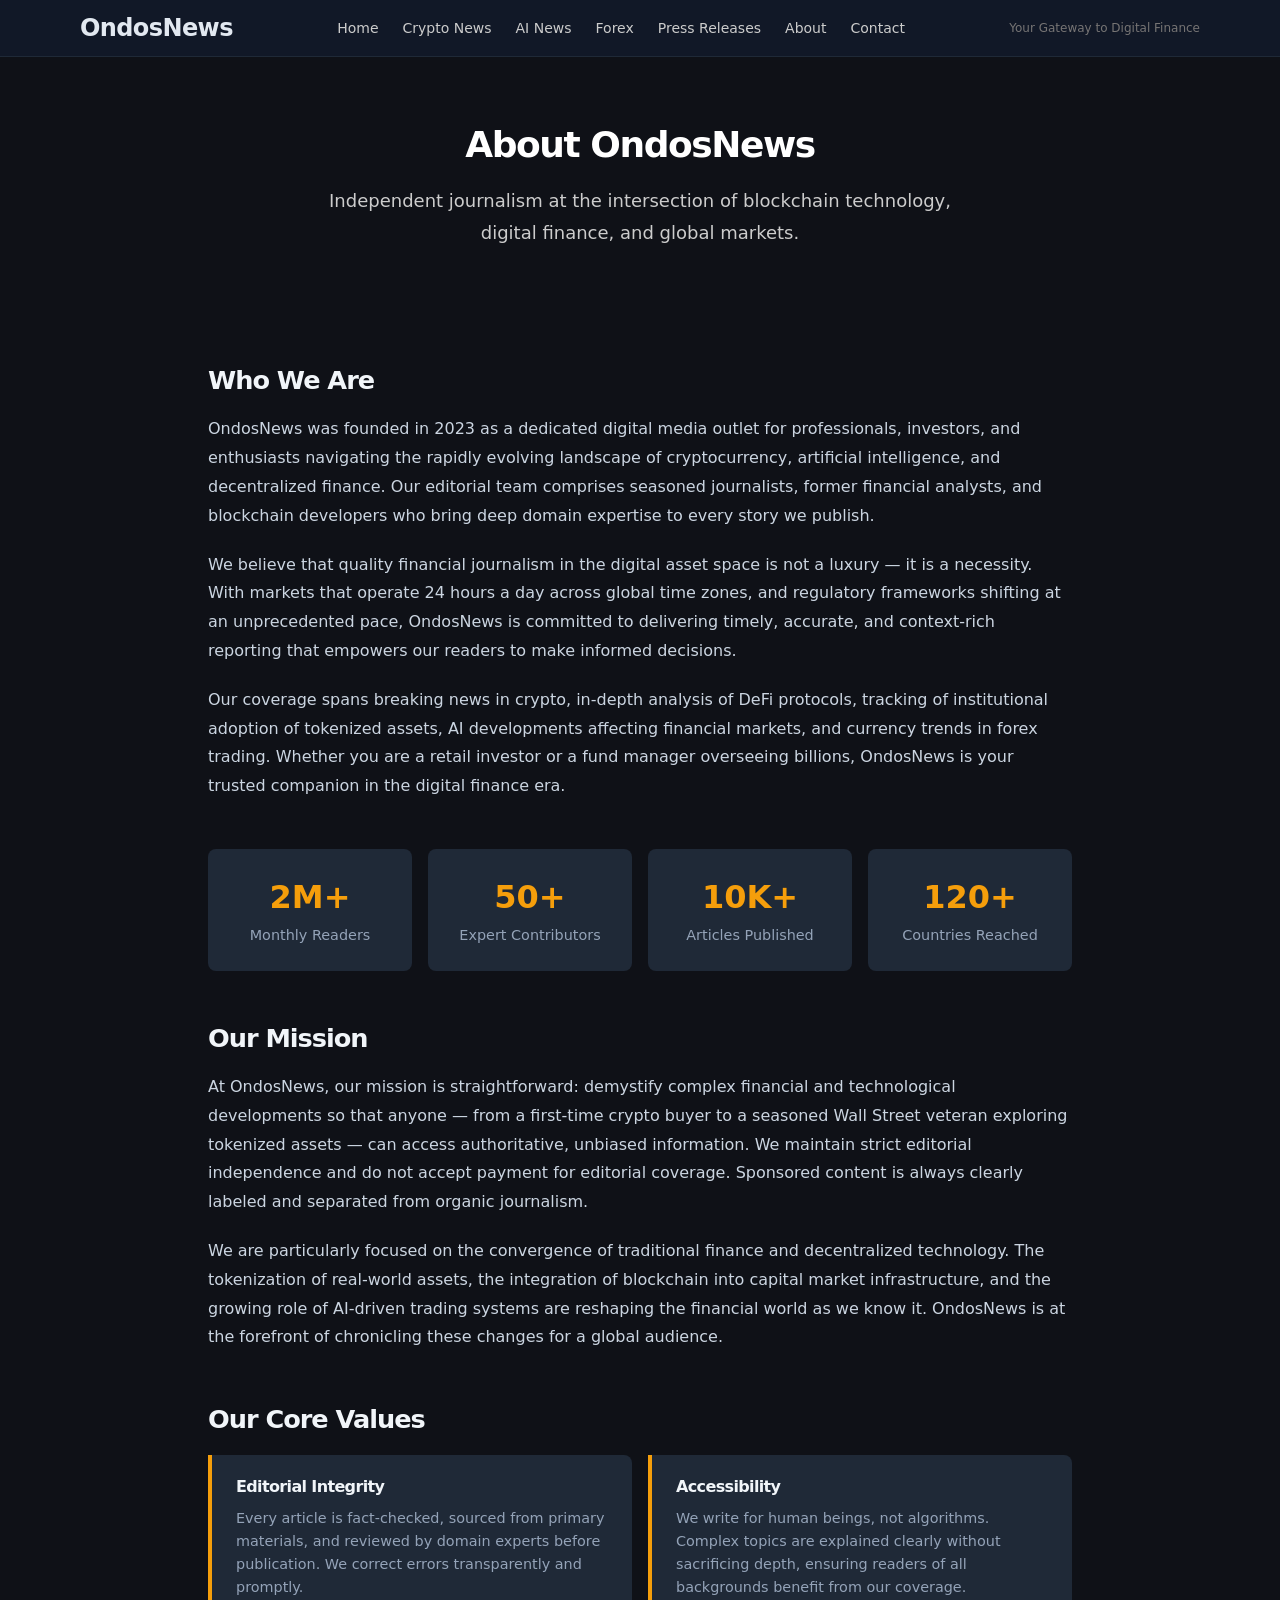
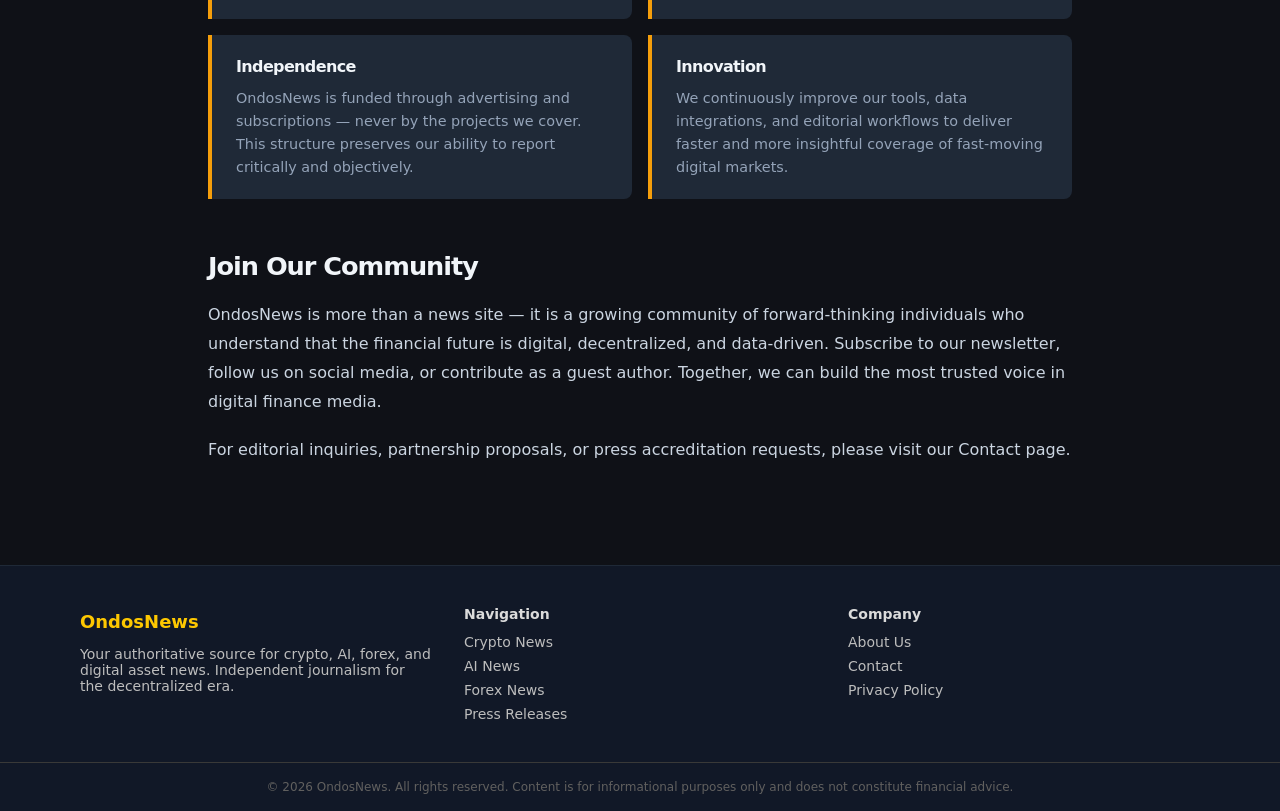
==== commit 932d2cbd: "Restructure site as OndosNews with new content, CSS, and branding across all pages Agent-Logs-Url: h" ====
--- a/about-us.html
+++ b/about-us.html
@@ -1,205 +1,181 @@
 <!DOCTYPE html>
-<html lang="en">
+<html lang="en-US">
 <head>
   <meta charset="UTF-8">
   <meta name="viewport" content="width=device-width, initial-scale=1.0">
-  <title>About Us - AstersdexNews</title>
-  <meta name="description" content="AstersdexNews is an independent media platform covering decentralized exchange ecosystems, blockchain technology, crypto markets, AI, and forex news. Learn about our mission, team, and editorial values.">
-  <meta name="robots" content="index, follow, max-snippet:-1, max-image-preview:large, max-video-preview:-1">
+  <title>About Us - OndosNews</title>
+  <meta name="description" content="OndosNews is an independent digital media platform delivering in-depth analysis and breaking news across cryptocurrency, AI, blockchain, and forex markets.">
+  <meta name="robots" content="index, follow, max-image-preview:large, max-snippet:-1, max-video-preview:-1">
+  <meta property="og:locale" content="en_US">
   <meta property="og:type" content="website">
-  <meta property="og:title" content="About Us - AstersdexNews">
-  <meta property="og:description" content="AstersdexNews is an independent media platform covering decentralized exchange ecosystems, blockchain technology, crypto markets, AI, and forex news.">
-  <meta property="og:site_name" content="AstersdexNews">
-  <meta property="og:locale" content="en_US">
+  <meta property="og:title" content="About Us - OndosNews">
+  <meta property="og:description" content="OndosNews is an independent digital media platform delivering in-depth analysis and breaking news across cryptocurrency, AI, blockchain, and forex markets.">
+  <meta property="og:url" content="https://ondosnews.com/about-us/">
+  <meta property="og:site_name" content="OndosNews">
   <meta name="twitter:card" content="summary_large_image">
-  <meta name="twitter:title" content="About Us - AstersdexNews">
-  <meta name="twitter:description" content="Independent coverage of DEX ecosystems, crypto markets, AI, and forex news.">
-  <link rel="canonical" href="https://astersdexnews.com/about-us.html">
-  <link rel="stylesheet" href="style.css">
+  <meta name="twitter:title" content="About Us - OndosNews">
+  <meta name="twitter:description" content="OndosNews is an independent digital media platform covering crypto, AI, blockchain, and forex news.">
+  <meta name="twitter:site" content="@OndosNews">
+  <link rel="canonical" href="https://ondosnews.com/about-us/">
+  <link rel="stylesheet" href="1de98341b7e33ab1.css">
+  <style>
+    body { background-color: #0f1117; color: #e2e8f0; font-family: system-ui, -apple-system, sans-serif; }
+    a { color: inherit; text-decoration: none; }
+    .site-header { background-color: #111827; border-bottom: 1px solid #1f2937; }
+    .site-footer { background-color: #111827; border-top: 1px solid #1f2937; }
+    .nav-link:hover { color: #f59e0b; }
+    .section-title { font-size: 1.6rem; font-weight: 700; color: #f1f5f9; margin-bottom: 1rem; }
+    .content-block p { line-height: 1.8; color: #cbd5e1; margin-bottom: 1.25rem; }
+    .stat-card { background-color: #1f2937; border-radius: 8px; padding: 1.5rem; text-align: center; }
+    .stat-number { font-size: 2rem; font-weight: 800; color: #f59e0b; }
+    .stat-label { font-size: 0.9rem; color: #94a3b8; margin-top: 4px; }
+    .value-card { background-color: #1f2937; border-left: 4px solid #f59e0b; border-radius: 0 8px 8px 0; padding: 1.25rem 1.5rem; }
+    .value-card h3 { font-weight: 700; color: #f1f5f9; margin-bottom: 0.5rem; }
+    .value-card p { color: #94a3b8; font-size: 0.9rem; line-height: 1.6; }
+  </style>
 </head>
 <body>
 
-<header class="site-header">
-  <div class="header-inner">
-    <a href="index.html" class="site-logo">Asters<span>dex</span>News</a>
-    <nav class="site-nav">
-      <a href="index.html">Home</a>
-      <a href="crypto-news.html">Crypto</a>
-      <a href="ai-news.html">AI News</a>
-      <a href="forex-news.html">Forex</a>
-      <a href="press-release.html">Press</a>
-      <a href="about-us.html" class="active">About</a>
-      <a href="contact.html">Contact</a>
-    </nav>
-    <span class="header-tag">LIVE UPDATES</span>
-  </div>
-</header>
+  <!-- HEADER -->
+  <header class="site-header sticky top-0 z-50">
+    <div class="max-w-6xl mx-auto px-4 py-3 flex items-center justify-between">
+      <a href="index.html" class="text-2xl font-bold text-yellow-400 tracking-tight">OndosNews</a>
+      <nav class="hidden md:flex gap-6 text-sm font-medium text-gray-300">
+        <a href="index.html" class="nav-link hover:text-yellow-400">Home</a>
+        <a href="crypto-news.html" class="nav-link hover:text-yellow-400">Crypto News</a>
+        <a href="ai-news.html" class="nav-link hover:text-yellow-400">AI News</a>
+        <a href="forex-news.html" class="nav-link hover:text-yellow-400">Forex</a>
+        <a href="press-release.html" class="nav-link hover:text-yellow-400">Press Releases</a>
+        <a href="about-us.html" class="nav-link hover:text-yellow-400">About</a>
+        <a href="contact.html" class="nav-link hover:text-yellow-400">Contact</a>
+      </nav>
+      <div class="text-xs text-gray-500 hidden md:block">Your Gateway to Digital Finance</div>
+    </div>
+  </header>
 
-<div class="page-banner">
-  <div class="container">
-    <div class="breadcrumb"><a href="index.html">Home</a> › About Us</div>
-    <h1>About AstersdexNews</h1>
-  </div>
-</div>
-
-<main>
-
-  <!-- MISSION -->
-  <section class="info-section">
-    <div class="container">
-      <h2 class="section-title">Our Mission</h2>
-      <p style="max-width:760px; font-size:1.05rem; color:var(--color-text);">
-        AstersdexNews was founded on a single conviction: the shift to decentralized finance is one of the most consequential economic transitions of our era, and it deserves rigorous, independent journalism. Our team of analysts, engineers, and financial writers works around the clock to deliver accurate, nuanced, and actionable reporting on the crypto markets, decentralized exchange ecosystems, artificial intelligence applications in finance, and global forex movements.
+  <!-- HERO BANNER -->
+  <section class="bg-gradient-to-r from-gray-900 to-gray-800 py-16 px-4">
+    <div class="max-w-4xl mx-auto text-center">
+      <h1 class="text-4xl md:text-5xl font-bold text-white mb-4">About OndosNews</h1>
+      <p class="text-lg text-gray-300 max-w-2xl mx-auto">
+        Independent journalism at the intersection of blockchain technology, digital finance, and global markets.
       </p>
-      <p style="max-width:760px; font-size:1.05rem; color:var(--color-text); margin-top:16px;">
-        We believe that well-informed participants make better decisions — and better decisions build healthier markets. That is why every article published on AstersdexNews undergoes fact-checking against primary sources, on-chain data, and official documentation before it reaches our readers. We do not accept payment for editorial coverage, and our advertising relationships never influence our reporting.
-      </p>
-
-      <div class="info-grid" style="margin-top:40px;">
-        <div class="info-card">
-          <div class="info-card-icon">🔍</div>
-          <h3>Independent Reporting</h3>
-          <p>All editorial decisions are made solely by our newsroom. Advertisers and project partners have zero influence over our stories, ratings, or analysis.</p>
-        </div>
-        <div class="info-card">
-          <div class="info-card-icon">⚡</div>
-          <h3>Real-Time Coverage</h3>
-          <p>Our 24/7 monitoring infrastructure tracks on-chain data, exchange order books, regulatory filings, and social sentiment to surface market-moving news as it happens.</p>
-        </div>
-        <div class="info-card">
-          <div class="info-card-icon">🛡️</div>
-          <h3>Verified Data Sources</h3>
-          <p>We cross-reference every claim with on-chain explorers, audited financials, official announcements, and verified expert commentary before publication.</p>
-        </div>
-        <div class="info-card">
-          <div class="info-card-icon">🌐</div>
-          <h3>Global Perspective</h3>
-          <p>Crypto and DeFi transcend borders. Our contributors span North America, Europe, Asia, and Africa, ensuring coverage that reflects the global nature of decentralized finance.</p>
-        </div>
-      </div>
     </div>
   </section>
 
-  <div class="container"><div class="divider"></div></div>
+  <!-- MAIN CONTENT -->
+  <main class="max-w-4xl mx-auto px-4 py-12">
 
-  <!-- WHAT WE COVER -->
-  <section class="info-section">
-    <div class="container">
-      <h2 class="section-title">What We Cover</h2>
-      <p style="max-width:760px;">
-        AstersdexNews provides in-depth editorial coverage across four core verticals, each staffed by specialists with deep domain expertise.
+    <!-- Who We Are -->
+    <section class="content-block mb-12">
+      <h2 class="section-title">Who We Are</h2>
+      <p>
+        OndosNews was founded in 2023 as a dedicated digital media outlet for professionals, investors, and enthusiasts navigating the rapidly evolving landscape of cryptocurrency, artificial intelligence, and decentralized finance. Our editorial team comprises seasoned journalists, former financial analysts, and blockchain developers who bring deep domain expertise to every story we publish.
       </p>
+      <p>
+        We believe that quality financial journalism in the digital asset space is not a luxury — it is a necessity. With markets that operate 24 hours a day across global time zones, and regulatory frameworks shifting at an unprecedented pace, OndosNews is committed to delivering timely, accurate, and context-rich reporting that empowers our readers to make informed decisions.
+      </p>
+      <p>
+        Our coverage spans breaking news in crypto, in-depth analysis of DeFi protocols, tracking of institutional adoption of tokenized assets, AI developments affecting financial markets, and currency trends in forex trading. Whether you are a retail investor or a fund manager overseeing billions, OndosNews is your trusted companion in the digital finance era.
+      </p>
+    </section>
 
-      <div class="info-grid" style="margin-top:32px;">
-        <div class="info-card">
-          <div class="info-card-icon">₿</div>
-          <h3><a href="crypto-news.html">Crypto &amp; DeFi</a></h3>
-          <p>Breaking news on Bitcoin, Ethereum, altcoins, NFTs, Layer-2 scaling solutions, and decentralized protocols — including in-depth DEX ecosystem analysis that is our editorial specialty.</p>
+    <!-- Stats -->
+    <section class="mb-12 grid grid-cols-2 md:grid-cols-4 gap-4">
+      <div class="stat-card">
+        <div class="stat-number">2M+</div>
+        <div class="stat-label">Monthly Readers</div>
+      </div>
+      <div class="stat-card">
+        <div class="stat-number">50+</div>
+        <div class="stat-label">Expert Contributors</div>
+      </div>
+      <div class="stat-card">
+        <div class="stat-number">10K+</div>
+        <div class="stat-label">Articles Published</div>
+      </div>
+      <div class="stat-card">
+        <div class="stat-number">120+</div>
+        <div class="stat-label">Countries Reached</div>
+      </div>
+    </section>
+
+    <!-- Our Mission -->
+    <section class="content-block mb-12">
+      <h2 class="section-title">Our Mission</h2>
+      <p>
+        At OndosNews, our mission is straightforward: demystify complex financial and technological developments so that anyone — from a first-time crypto buyer to a seasoned Wall Street veteran exploring tokenized assets — can access authoritative, unbiased information. We maintain strict editorial independence and do not accept payment for editorial coverage. Sponsored content is always clearly labeled and separated from organic journalism.
+      </p>
+      <p>
+        We are particularly focused on the convergence of traditional finance and decentralized technology. The tokenization of real-world assets, the integration of blockchain into capital market infrastructure, and the growing role of AI-driven trading systems are reshaping the financial world as we know it. OndosNews is at the forefront of chronicling these changes for a global audience.
+      </p>
+    </section>
+
+    <!-- Values -->
+    <section class="mb-12">
+      <h2 class="section-title">Our Core Values</h2>
+      <div class="grid md:grid-cols-2 gap-4">
+        <div class="value-card">
+          <h3>Editorial Integrity</h3>
+          <p>Every article is fact-checked, sourced from primary materials, and reviewed by domain experts before publication. We correct errors transparently and promptly.</p>
         </div>
-        <div class="info-card">
-          <div class="info-card-icon">🤖</div>
-          <h3><a href="ai-news.html">Artificial Intelligence</a></h3>
-          <p>We track the convergence of AI and blockchain: autonomous trading agents, AI-generated smart contracts, predictive analytics platforms, and the intersection of machine learning with decentralized infrastructure.</p>
+        <div class="value-card">
+          <h3>Accessibility</h3>
+          <p>We write for human beings, not algorithms. Complex topics are explained clearly without sacrificing depth, ensuring readers of all backgrounds benefit from our coverage.</p>
         </div>
-        <div class="info-card">
-          <div class="info-card-icon">📈</div>
-          <h3><a href="forex-news.html">Forex &amp; Macro</a></h3>
-          <p>Global currency markets and macroeconomic trends directly influence crypto volatility. Our forex desk contextualizes central bank decisions, inflation data, and geopolitical shifts for crypto-native audiences.</p>
+        <div class="value-card">
+          <h3>Independence</h3>
+          <p>OndosNews is funded through advertising and subscriptions — never by the projects we cover. This structure preserves our ability to report critically and objectively.</p>
         </div>
-        <div class="info-card">
-          <div class="info-card-icon">��</div>
-          <h3><a href="press-release.html">Press Releases</a></h3>
-          <p>Curated and verified announcements from blockchain projects, DeFi protocols, venture capital firms, and industry consortia — vetted for accuracy before distribution to our readership.</p>
+        <div class="value-card">
+          <h3>Innovation</h3>
+          <p>We continuously improve our tools, data integrations, and editorial workflows to deliver faster and more insightful coverage of fast-moving digital markets.</p>
         </div>
       </div>
-    </div>
-  </section>
+    </section>
 
-  <div class="container"><div class="divider"></div></div>
+    <!-- Join Us -->
+    <section class="content-block">
+      <h2 class="section-title">Join Our Community</h2>
+      <p>
+        OndosNews is more than a news site — it is a growing community of forward-thinking individuals who understand that the financial future is digital, decentralized, and data-driven. Subscribe to our newsletter, follow us on social media, or contribute as a guest author. Together, we can build the most trusted voice in digital finance media.
+      </p>
+      <p>
+        For editorial inquiries, partnership proposals, or press accreditation requests, please visit our <a href="contact.html" class="text-yellow-400 hover:underline">Contact page</a>.
+      </p>
+    </section>
 
-  <!-- EDITORIAL STANDARDS -->
-  <section class="info-section">
-    <div class="container">
-      <h2 class="section-title">Editorial Standards &amp; Corrections Policy</h2>
-      <div style="max-width:760px;">
-        <p>
-          AstersdexNews adheres to the highest standards of financial journalism. Our editorial team is composed of professionals with backgrounds in blockchain engineering, quantitative finance, investigative journalism, and cybersecurity. Each article is assigned to a primary writer and reviewed by at least one senior editor before publication.
-        </p>
-        <p>
-          We take errors seriously. When factual mistakes are identified — whether reported by readers or discovered internally — we publish a clearly labeled correction at the top of the affected article within 24 hours. Significant corrections are also announced via our official social media channels. We do not quietly edit articles without disclosure.
-        </p>
-        <p>
-          Opinion and analysis pieces are clearly labeled as such, and their contents do not represent investment advice. Readers are encouraged to conduct their own research and consult licensed financial professionals before making investment decisions based on information published on this platform.
-        </p>
+  </main>
+
+  <!-- FOOTER -->
+  <footer class="site-footer mt-8">
+    <div class="max-w-6xl mx-auto px-4 py-10 grid md:grid-cols-3 gap-8 text-sm text-gray-400">
+      <div>
+        <div class="text-yellow-400 font-bold text-lg mb-2">OndosNews</div>
+        <p>Your authoritative source for crypto, AI, forex, and digital asset news. Independent journalism for the decentralized era.</p>
       </div>
-    </div>
-  </section>
-
-  <div class="container"><div class="divider"></div></div>
-
-  <!-- CONTACT CTA -->
-  <section class="info-section">
-    <div class="container" style="text-align:center; padding-bottom:24px;">
-      <h2>Get in Touch</h2>
-      <p style="max-width:560px; margin:12px auto 24px; color:var(--color-text-muted);">
-        Have a tip, press inquiry, advertising question, or correction to report? Our team is ready to hear from you.
-      </p>
-      <a href="contact.html" class="btn btn-primary">Contact Our Team</a>
-    </div>
-  </section>
-
-</main>
-
-<footer class="site-footer">
-  <div class="container">
-    <div class="footer-grid">
-      <div class="footer-brand">
-        <a href="index.html" class="site-logo">Asters<span>dex</span>News</a>
-        <p>Independent coverage of decentralized exchanges, blockchain technology, and the evolving landscape of open finance. Delivering clarity in a complex market.</p>
-        <div class="footer-social">
-          <a href="#" aria-label="Twitter/X">𝕏</a>
-          <a href="#" aria-label="Telegram">✈</a>
-          <a href="#" aria-label="LinkedIn">in</a>
-          <a href="#" aria-label="RSS">⊕</a>
-        </div>
-      </div>
-      <div class="footer-col">
-        <h5>News</h5>
-        <ul>
-          <li><a href="crypto-news.html">Crypto News</a></li>
-          <li><a href="ai-news.html">AI News</a></li>
-          <li><a href="forex-news.html">Forex News</a></li>
-          <li><a href="press-release.html">Press Releases</a></li>
+      <div>
+        <div class="font-semibold text-gray-200 mb-3">Navigation</div>
+        <ul class="space-y-2">
+          <li><a href="crypto-news.html" class="hover:text-yellow-400">Crypto News</a></li>
+          <li><a href="ai-news.html" class="hover:text-yellow-400">AI News</a></li>
+          <li><a href="forex-news.html" class="hover:text-yellow-400">Forex News</a></li>
+          <li><a href="press-release.html" class="hover:text-yellow-400">Press Releases</a></li>
         </ul>
       </div>
-      <div class="footer-col">
-        <h5>Company</h5>
-        <ul>
-          <li><a href="about-us.html">About Us</a></li>
-          <li><a href="contact.html">Contact</a></li>
-          <li><a href="privacy-policy.html">Privacy Policy</a></li>
-        </ul>
-      </div>
-      <div class="footer-col">
-        <h5>Topics</h5>
-        <ul>
-          <li><a href="crypto-news.html">Bitcoin</a></li>
-          <li><a href="crypto-news.html">Ethereum</a></li>
-          <li><a href="crypto-news.html">DeFi</a></li>
-          <li><a href="crypto-news.html">Altcoins</a></li>
-          <li><a href="crypto-news.html">NFTs</a></li>
+      <div>
+        <div class="font-semibold text-gray-200 mb-3">Company</div>
+        <ul class="space-y-2">
+          <li><a href="about-us.html" class="hover:text-yellow-400">About Us</a></li>
+          <li><a href="contact.html" class="hover:text-yellow-400">Contact</a></li>
+          <li><a href="privacy-policy.html" class="hover:text-yellow-400">Privacy Policy</a></li>
         </ul>
       </div>
     </div>
-    <div class="footer-bottom">
-      <p>&copy; 2026 AstersdexNews. All rights reserved. Content is for informational purposes only and does not constitute financial advice.</p>
-      <div class="footer-bottom-links">
-        <a href="privacy-policy.html">Privacy Policy</a>
-        <a href="contact.html">Contact</a>
-      </div>
+    <div class="border-t border-gray-800 text-center text-xs text-gray-600 py-4">
+      &copy; 2026 OndosNews. All rights reserved. Content is for informational purposes only and does not constitute financial advice.
     </div>
-  </div>
-</footer>
+  </footer>
 
 </body>
 </html>
--- a/1de98341b7e33ab1.css
+++ b/1de98341b7e33ab1.css
@@ -0,0 +1,2630 @@
+@layer properties {
+  @supports (((-webkit-hyphens:none)) and (not (margin-trim:inline))) or ((-moz-orient:inline) and (not (color:rgb(from red r g b)))) {
+  *, ::backdrop, ::after, ::before { --tw-translate-x: 0; --tw-translate-y: 0; --tw-translate-z: 0; --tw-scale-x: 1; --tw-scale-y: 1; --tw-scale-z: 1; --tw-rotate-x: initial; --tw-rotate-y: initial; --tw-rotate-z: initial; --tw-skew-x: initial; --tw-skew-y: initial; --tw-scroll-snap-strictness: proximity; --tw-space-y-reverse: 0; --tw-space-x-reverse: 0; --tw-divide-x-reverse: 0; --tw-border-style: solid; --tw-divide-y-reverse: 0; --tw-gradient-position: initial; --tw-gradient-from: #0000; --tw-gradient-via: #0000; --tw-gradient-to: #0000; --tw-gradient-stops: initial; --tw-gradient-via-stops: initial; --tw-gradient-from-position: 0%; --tw-gradient-via-position: 50%; --tw-gradient-to-position: 100%; --tw-mask-linear: linear-gradient(#fff,#fff); --tw-mask-radial: linear-gradient(#fff,#fff); --tw-mask-conic: linear-gradient(#fff,#fff); --tw-mask-left: linear-gradient(#fff,#fff); --tw-mask-right: linear-gradient(#fff,#fff); --tw-mask-bottom: linear-gradient(#fff,#fff); --tw-mask-top: linear-gradient(#fff,#fff); --tw-mask-top-from-position: 0%; --tw-mask-top-to-position: 100%; --tw-mask-top-from-color: black; --tw-mask-top-to-color: transparent; --tw-mask-bottom-from-position: 0%; --tw-mask-bottom-to-position: 100%; --tw-mask-bottom-from-color: black; --tw-mask-bottom-to-color: transparent; --tw-mask-left-from-position: 0%; --tw-mask-left-to-position: 100%; --tw-mask-left-from-color: black; --tw-mask-left-to-color: transparent; --tw-leading: initial; --tw-font-weight: initial; --tw-tracking: initial; --tw-shadow: 0 0 #0000; --tw-shadow-color: initial; --tw-shadow-alpha: 100%; --tw-inset-shadow: 0 0 #0000; --tw-inset-shadow-color: initial; --tw-inset-shadow-alpha: 100%; --tw-ring-color: initial; --tw-ring-shadow: 0 0 #0000; --tw-inset-ring-color: initial; --tw-inset-ring-shadow: 0 0 #0000; --tw-ring-inset: initial; --tw-ring-offset-width: 0px; --tw-ring-offset-color: #fff; --tw-ring-offset-shadow: 0 0 #0000; --tw-outline-style: solid; --tw-blur: initial; --tw-brightness: initial; --tw-contrast: initial; --tw-grayscale: initial; --tw-hue-rotate: initial; --tw-invert: initial; --tw-opacity: initial; --tw-saturate: initial; --tw-sepia: initial; --tw-drop-shadow: initial; --tw-drop-shadow-color: initial; --tw-drop-shadow-alpha: 100%; --tw-drop-shadow-size: initial; --tw-backdrop-blur: initial; --tw-backdrop-brightness: initial; --tw-backdrop-contrast: initial; --tw-backdrop-grayscale: initial; --tw-backdrop-hue-rotate: initial; --tw-backdrop-invert: initial; --tw-backdrop-opacity: initial; --tw-backdrop-saturate: initial; --tw-backdrop-sepia: initial; --tw-duration: initial; --tw-ease: initial; --tw-content: ""; }
+}
+}
+@layer theme {
+  :host, :root { --font-serif: ui-serif,Georgia,Cambria,"Times New Roman",Times,serif; --font-mono: var(--font-geist-mono),ui-monospace,"SF Mono","Courier New",monospace; --color-red-50: oklch(97.1% .013 17.38); --color-red-200: oklch(88.5% .062 18.334); --color-red-400: oklch(70.4% .191 22.216); --color-red-500: oklch(63.7% .237 25.331); --color-red-700: oklch(50.5% .213 27.518); --color-orange-400: oklch(75% .183 55.934); --color-orange-500: oklch(70.5% .213 47.604); --color-yellow-50: oklch(98.7% .026 102.212); --color-yellow-100: oklch(97.3% .071 103.193); --color-yellow-200: oklch(94.5% .129 101.54); --color-yellow-300: oklch(90.5% .182 98.111); --color-yellow-400: oklch(85.2% .199 91.936); --color-yellow-500: oklch(79.5% .184 86.047); --color-yellow-700: oklch(55.4% .135 66.442); --color-yellow-800: oklch(47.6% .114 61.907); --color-green-50: oklch(96.9% .043429 147.2); --color-green-100: oklch(95.1% .070181 146.6); --color-green-200: oklch(93.2% .09808 146.3); --color-green-300: oklch(91.7% .155193 145.5); --color-green-400: oklch(89% .220298 144.5); --color-green-500: oklch(79.8% .234221 143.7); --color-green-600: oklch(71.8% .220955 143.5); --color-green-700: oklch(59% .179916 143.5); --color-green-800: oklch(48.2% .14011 143.8); --color-green-900: oklch(36.9% .11012 143.6); --color-green-950: oklch(29.4% .085648 144.1); --color-teal-500: oklch(70.4% .14 182.503); --color-teal-600: oklch(60% .118 184.704); --color-cyan-500: oklch(71.5% .143 215.221); --color-blue-50: oklch(97% .014 254.604); --color-blue-100: oklch(93.2% .032 255.585); --color-blue-200: oklch(88.2% .059 254.128); --color-blue-300: oklch(80.9% .105 251.813); --color-blue-400: oklch(70.7% .165 254.624); --color-blue-500: oklch(62.3% .214 259.815); --color-blue-600: oklch(54.6% .245 262.881); --color-blue-700: oklch(48.8% .243 264.376); --color-blue-800: oklch(42.4% .199 265.638); --color-blue-900: oklch(37.9% .146 265.522); --color-indigo-500: oklch(58.5% .233 277.117); --color-purple-50: oklch(97.5% .013141 295.3); --color-purple-100: oklch(94.8% .028659 298.9); --color-purple-200: oklch(91.8% .045311 298); --color-purple-300: oklch(82.4% .090691 298.1); --color-purple-400: oklch(67.4% .191895 293.8); --color-purple-500: oklch(57.1% .218219 290); --color-purple-600: oklch(54.4% .227663 290.4); --color-purple-700: oklch(46% .187197 288.9); --color-purple-800: oklch(38.3% .150463 289.3); --color-purple-900: oklch(30.4% .115379 290.5); --color-pink-500: oklch(65.6% .241 354.308); --color-gray-50: oklch(97% 0 0); --color-gray-100: oklch(93.1% 0 0); --color-gray-200: oklch(89.2% 0 0); --color-gray-300: oklch(84.5% 0 0); --color-gray-400: oklch(79.8% 0 0); --color-gray-500: oklch(56.1% .002115 31.1); --color-gray-600: oklch(48.9% .001994 60.2); --color-gray-700: oklch(41.5% .001042 62.2); --color-gray-800: oklch(34.3% .001097 64); --color-gray-900: oklch(28.9% 0 0); --color-gray-950: oklch(18.7% 0 0); --color-neutral-300: oklch(87% 0 0); --color-black: #000; --color-white: #fff; --spacing: .25rem; --container-xs: 20rem; --container-sm: 24rem; --container-md: 28rem; --container-lg: 32rem; --container-xl: 36rem; --container-2xl: 42rem; --container-3xl: 48rem; --container-4xl: 56rem; --container-5xl: 64rem; --container-6xl: 72rem; --text-xs: .75rem; --text-xs--line-height: calc(var(--spacing) * 4); --text-sm: .875rem; --text-sm--line-height: calc(var(--spacing) * 4); --text-base: 1rem; --text-base--line-height: calc(var(--spacing) * 6); --text-lg: 1.125rem; --text-lg--line-height: calc(var(--spacing) * 8); --text-xl: 1.25rem; --text-xl--line-height: calc(var(--spacing) * 8); --text-2xl: 1.5rem; --text-2xl--line-height: calc(var(--spacing) * 8); --text-3xl: 1.875rem; --text-3xl--line-height: calc(var(--spacing) * 8); --text-4xl: 2.25rem; --text-4xl--line-height: calc(var(--spacing) * 12); --text-5xl: 3rem; --text-5xl--line-height: calc(var(--spacing) * 12); --text-6xl: 3.75rem; --text-6xl--line-height: calc(var(--spacing) * 16); --text-8xl: 6rem; --text-8xl--line-height: 1; --font-weight-light: 300; --font-weight-normal: 400; --font-weight-medium: 500; --font-weight-semibold: 600; --font-weight-bold: 700; --font-weight-black: 900; --tracking-tighter: -.05em; --tracking-tight: -.025em; --tracking-normal: 0em; --tracking-wide: .025em; --tracking-wider: .05em; --leading-normal: 1.5; --leading-relaxed: 1.625; --radius-sm: .25rem; --radius-md: .375rem; --radius-lg: .5rem; --radius-xl: .75rem; --radius-2xl: 1rem; --radius-3xl: 1.5rem; --ease-in: cubic-bezier(.4,0,1,1); --ease-out: cubic-bezier(0,0,.2,1); --ease-in-out: cubic-bezier(.4,0,.2,1); --animate-spin: spin 1s linear infinite; --animate-ping: ping 1s cubic-bezier(0,0,.2,1) infinite; --animate-pulse: pulse 2s cubic-bezier(.4,0,.6,1) infinite; --blur-sm: 8px; --blur-md: 12px; --blur-lg: 16px; --aspect-video: 16/9; --default-transition-duration: .15s; --default-transition-timing-function: cubic-bezier(.4,0,.2,1); --default-font-family: var(--font-denim),system-ui,-apple-system,BlinkMacSystemFont,"Segoe UI",Roboto,"Helvetica Neue",Arial,"Noto Sans",sans-serif,"Apple Color Emoji","Segoe UI Emoji","Segoe UI Symbol","Noto Color Emoji"; --default-mono-font-family: var(--font-mono); --font-display: var(--font-denim-ink),var(--font-denim),system-ui; --tracking-display: -.04em; }
+}
+@layer base {
+  *, ::backdrop, ::after, ::before { box-sizing: border-box; border: 0px solid; margin: 0px; padding: 0px; }
+  ::file-selector-button { box-sizing: border-box; border: 0px solid; margin: 0px; padding: 0px; }
+  :host, html { tab-size: 4; line-height: 1.5; font-family: var(--default-font-family,ui-sans-serif,system-ui,sans-serif,"Apple Color Emoji","Segoe UI Emoji","Segoe UI Symbol","Noto Color Emoji"); font-feature-settings: var(--default-font-feature-settings,normal); font-variation-settings: var(--default-font-variation-settings,normal); }
+  hr { height: 0px; color: inherit; border-top-width: 1px; }
+  abbr:where([title]) { text-decoration: underline dotted; }
+  h1, h2, h3, h4, h5, h6 { font-size: inherit; font-weight: inherit; }
+  a { color: inherit; text-decoration: inherit; }
+  b, strong { font-weight: bolder; }
+  code, kbd, pre, samp { font-family: var(--default-mono-font-family,ui-monospace,SFMono-Regular,Menlo,Monaco,Consolas,"Liberation Mono","Courier New",monospace); font-feature-settings: var(--default-mono-font-feature-settings,normal); font-variation-settings: var(--default-mono-font-variation-settings,normal); font-size: 1em; }
+  small { font-size: 80%; }
+  sub, sup { vertical-align: baseline; font-size: 75%; line-height: 0; position: relative; }
+  sub { bottom: -0.25em; }
+  sup { top: -0.5em; }
+  table { text-indent: 0px; border-color: inherit; border-collapse: collapse; }
+  :focus-visible { outline: auto; }
+  progress { vertical-align: baseline; }
+  summary { display: list-item; }
+  menu, ol, ul { list-style: none; }
+  audio, canvas, embed, iframe, img, object, svg, video { vertical-align: middle; display: block; }
+  img, video { max-width: 100%; height: auto; }
+  button, input, optgroup, select, textarea { font: inherit; letter-spacing: inherit; color: inherit; opacity: 1; background-color: rgba(0, 0, 0, 0); border-radius: 0px; }
+  ::file-selector-button { font: inherit; letter-spacing: inherit; color: inherit; opacity: 1; background-color: rgba(0, 0, 0, 0); border-radius: 0px; }
+  :where(select:is([multiple], [size])) optgroup { font-weight: bolder; }
+  :where(select:is([multiple], [size])) optgroup option { padding-inline-start: 20px; }
+  ::file-selector-button { margin-inline-end: 4px; }
+  ::placeholder { opacity: 1; }
+  @supports (not ((-webkit-appearance:-apple-pay-button))) or (contain-intrinsic-size:1px) {
+  ::placeholder { color: currentcolor; }
+  @supports (color:color-mix(in lab,red,red)) {
+  ::placeholder { color: color-mix(in oklab, currentcolor, transparent); }
+}
+}
+  textarea { resize: vertical; }
+  ::-webkit-search-decoration { appearance: none; }
+  ::-webkit-date-and-time-value { min-height: 1lh; text-align: inherit; }
+  ::-webkit-datetime-edit { display: inline-flex; }
+  ::-webkit-datetime-edit-fields-wrapper { padding: 0px; }
+  ::-webkit-datetime-edit, ::-webkit-datetime-edit-year-field { padding-block: 0px; }
+  ::-webkit-datetime-edit-day-field, ::-webkit-datetime-edit-month-field { padding-block: 0px; }
+  ::-webkit-datetime-edit-hour-field, ::-webkit-datetime-edit-minute-field { padding-block: 0px; }
+  ::-webkit-datetime-edit-millisecond-field, ::-webkit-datetime-edit-second-field { padding-block: 0px; }
+  ::-webkit-datetime-edit-meridiem-field { padding-block: 0px; }
+  ::-webkit-calendar-picker-indicator { line-height: 1; }
+  :user-invalid { box-shadow: none; }
+  button, input:where([type="button"], [type="reset"], [type="submit"]) { appearance: button; }
+  ::file-selector-button { appearance: button; }
+  ::-webkit-inner-spin-button, ::-webkit-outer-spin-button { height: auto; }
+  [hidden]:where(:not([hidden="until-found"])) { display: none !important; }
+  h1, h2, h3, h4, h5, h6 { font-family: var(--font-display); letter-spacing: var(--tracking-display); }
+}
+@layer components;
+@layer utilities {
+  .\@container\/card { container: card / inline-size; }
+  .\@container\/section { container: section / inline-size; }
+  .\@container\/window { container: window / inline-size; }
+  .\@container { container-type: inline-size; }
+  .pointer-events-auto { pointer-events: auto; }
+  .pointer-events-none { pointer-events: none; }
+  .invisible { visibility: hidden; }
+  .visible { visibility: visible; }
+  .sr-only { clip-path: inset(50%); white-space: nowrap; border-width: 0px; width: 1px; height: 1px; margin: -1px; padding: 0px; overflow: hidden; }
+  .absolute, .sr-only { position: absolute; }
+  .fixed { position: fixed; }
+  .relative { position: relative; }
+  .static { position: static; }
+  .sticky { position: sticky; }
+  .-inset-px { inset: -1px; }
+  .inset-0 { inset: calc(var(--spacing) * 0); }
+  .inset-2 { inset: calc(var(--spacing) * 2); }
+  .inset-3 { inset: calc(var(--spacing) * 3); }
+  .inset-x-0 { inset-inline: calc(var(--spacing) * 0); }
+  .inset-y-0 { inset-block: calc(var(--spacing) * 0); }
+  .start { inset-inline-start: var(--spacing); }
+  .end { inset-inline-end: var(--spacing); }
+  .\!top-0 { top: calc(var(--spacing) * 0) !important; }
+  .\!top-\[calc\(100\%\+16px\)\] { top: calc(100% + 16px) !important; }
+  .-top-0 { top: calc(var(--spacing) * 0); }
+  .-top-1\/2 { top: -50%; }
+  .-top-3 { top: calc(var(--spacing) * -3); }
+  .-top-4 { top: calc(var(--spacing) * -4); }
+  .-top-8 { top: calc(var(--spacing) * -8); }
+  .-top-16 { top: calc(var(--spacing) * -16); }
+  .-top-20 { top: calc(var(--spacing) * -20); }
+  .-top-24 { top: calc(var(--spacing) * -24); }
+  .-top-56 { top: calc(var(--spacing) * -56); }
+  .-top-\[1px\] { top: -1px; }
+  .top-0 { top: calc(var(--spacing) * 0); }
+  .top-1 { top: calc(var(--spacing) * 1); }
+  .top-1\/2 { top: 50%; }
+  .top-2 { top: calc(var(--spacing) * 2); }
+  .top-2\/3 { top: 66.6667%; }
+  .top-3 { top: calc(var(--spacing) * 3); }
+  .top-4 { top: calc(var(--spacing) * 4); }
+  .top-5 { top: calc(var(--spacing) * 5); }
+  .top-6 { top: calc(var(--spacing) * 6); }
+  .top-7 { top: calc(var(--spacing) * 7); }
+  .top-8 { top: calc(var(--spacing) * 8); }
+  .top-12 { top: calc(var(--spacing) * 12); }
+  .top-20 { top: calc(var(--spacing) * 20); }
+  .top-24 { top: calc(var(--spacing) * 24); }
+  .top-28 { top: calc(var(--spacing) * 28); }
+  .top-32 { top: calc(var(--spacing) * 32); }
+  .top-40 { top: calc(var(--spacing) * 40); }
+  .top-48 { top: calc(var(--spacing) * 48); }
+  .top-80 { top: calc(var(--spacing) * 80); }
+  .top-\[-10\%\] { top: -10%; }
+  .top-\[-30\%\] { top: -30%; }
+  .top-\[50\%\] { top: 50%; }
+  .top-\[74px\] { top: 74px; }
+  .top-\[calc\(50\%-10px\)\] { top: calc(50% - 10px); }
+  .top-\[calc\(100\%-96px\)\] { top: calc(100% - 96px); }
+  .top-auto { top: auto; }
+  .top-full { top: 100%; }
+  .-right-0 { right: calc(var(--spacing) * 0); }
+  .-right-8 { right: calc(var(--spacing) * -8); }
+  .-right-16 { right: calc(var(--spacing) * -16); }
+  .-right-20 { right: calc(var(--spacing) * -20); }
+  .-right-\[600px\] { right: -600px; }
+  .right-0 { right: calc(var(--spacing) * 0); }
+  .right-1 { right: calc(var(--spacing) * 1); }
+  .right-2 { right: calc(var(--spacing) * 2); }
+  .right-3 { right: calc(var(--spacing) * 3); }
+  .right-4 { right: calc(var(--spacing) * 4); }
+  .right-5 { right: calc(var(--spacing) * 5); }
+  .right-8 { right: calc(var(--spacing) * 8); }
+  .right-28 { right: calc(var(--spacing) * 28); }
+  .right-\[-5\%\] { right: -5%; }
+  .right-\[-15\%\] { right: -15%; }
+  .right-\[-50px\] { right: -50px; }
+  .right-\[calc\(100\%-\(--spacing\(8\)\)\)\] { right: calc(100% - (calc(var(--spacing) * 8))); }
+  .right-\[calc\(100\%-\(--spacing\(16\)\)\)\] { right: calc(100% - (calc(var(--spacing) * 16))); }
+  .right-full { right: 100%; }
+  .-bottom-0 { bottom: calc(var(--spacing) * 0); }
+  .-bottom-4 { bottom: calc(var(--spacing) * -4); }
+  .-bottom-6 { bottom: calc(var(--spacing) * -6); }
+  .-bottom-8 { bottom: calc(var(--spacing) * -8); }
+  .-bottom-\[1px\] { bottom: -1px; }
+  .-bottom-\[31px\] { bottom: -31px; }
+  .-bottom-\[400px\] { bottom: -400px; }
+  .bottom-0 { bottom: calc(var(--spacing) * 0); }
+  .bottom-2 { bottom: calc(var(--spacing) * 2); }
+  .-left-0 { left: calc(var(--spacing) * 0); }
+  .-left-8 { left: calc(var(--spacing) * -8); }
+  .-left-10 { left: calc(var(--spacing) * -10); }
+  .-left-16 { left: calc(var(--spacing) * -16); }
+  .-left-24 { left: calc(var(--spacing) * -24); }
+  .-left-32 { left: calc(var(--spacing) * -32); }
+  .-left-\[135px\] { left: -135px; }
+  .left-0 { left: calc(var(--spacing) * 0); }
+  .left-1\/2 { left: 50%; }
+  .left-3 { left: calc(var(--spacing) * 3); }
+  .left-4 { left: calc(var(--spacing) * 4); }
+  .left-10 { left: calc(var(--spacing) * 10); }
+  .left-12 { left: calc(var(--spacing) * 12); }
+  .left-28 { left: calc(var(--spacing) * 28); }
+  .left-\[-50px\] { left: -50px; }
+  .left-\[50\%\] { left: 50%; }
+  .left-\[110px\] { left: 110px; }
+  .left-\[calc\(100\%-\(--spacing\(8\)\)\)\] { left: calc(100% - (calc(var(--spacing) * 8))); }
+  .left-\[calc\(100\%-\(--spacing\(32\)\)\)\] { left: calc(100% - (calc(var(--spacing) * 32))); }
+  .left-\[calc\(100\%-700px\)\] { left: calc(100% - 700px); }
+  .left-\[calc\(100\%-theme\(spacing\[32\]\)\)\] { left: calc(100% - 8rem); }
+  .left-auto { left: auto; }
+  .isolate { isolation: isolate; }
+  .\!z-\[-2\] { z-index: -2 !important; }
+  .-z-0 { z-index: calc(0); }
+  .-z-10 { z-index: calc(-10); }
+  .z-0 { z-index: 0; }
+  .z-1 { z-index: 1; }
+  .z-2 { z-index: 2; }
+  .z-10 { z-index: 10; }
+  .z-20 { z-index: 20; }
+  .z-30 { z-index: 30; }
+  .z-40 { z-index: 40; }
+  .z-50 { z-index: 50; }
+  .z-51 { z-index: 51; }
+  .z-\[-1\] { z-index: -1; }
+  .z-\[10\] { z-index: 10; }
+  .order-1 { order: 1; }
+  .order-2 { order: 2; }
+  .order-first { order: -9999; }
+  .col-span-1 { grid-column: span 1 / span 1; }
+  .col-span-2 { grid-column: span 2 / span 2; }
+  .col-span-3 { grid-column: span 3 / span 3; }
+  .float-left { float: left; }
+  .container { width: 100%; }
+  @media (min-width: 40rem) {
+  .container { max-width: 40rem; }
+}
+  @media (min-width: 48rem) {
+  .container { max-width: 48rem; }
+}
+  @media (min-width: 64rem) {
+  .container { max-width: 64rem; }
+}
+  @media (min-width: 80rem) {
+  .container { max-width: 80rem; }
+}
+  @media (min-width: 96rem) {
+  .container { max-width: 96rem; }
+}
+  .-m-4 { margin: calc(var(--spacing) * -4); }
+  .m-0 { margin: calc(var(--spacing) * 0); }
+  .m-1 { margin: calc(var(--spacing) * 1); }
+  .m-12 { margin: calc(var(--spacing) * 12); }
+  .m-auto { margin: auto; }
+  .-mx-2 { margin-inline: calc(var(--spacing) * -2); }
+  .-mx-4 { margin-inline: calc(var(--spacing) * -4); }
+  .-mx-6 { margin-inline: calc(var(--spacing) * -6); }
+  .mx-2 { margin-inline: calc(var(--spacing) * 2); }
+  .mx-4 { margin-inline: calc(var(--spacing) * 4); }
+  .mx-auto { margin-inline: auto; }
+  .my-0 { margin-block: calc(var(--spacing) * 0); }
+  .my-1 { margin-block: calc(var(--spacing) * 1); }
+  .my-2 { margin-block: calc(var(--spacing) * 2); }
+  .my-3 { margin-block: calc(var(--spacing) * 3); }
+  .my-4 { margin-block: calc(var(--spacing) * 4); }
+  .my-6 { margin-block: calc(var(--spacing) * 6); }
+  .my-8 { margin-block: calc(var(--spacing) * 8); }
+  .my-10 { margin-block: calc(var(--spacing) * 10); }
+  .my-11 { margin-block: calc(var(--spacing) * 11); }
+  .my-12 { margin-block: calc(var(--spacing) * 12); }
+  .my-16 { margin-block: calc(var(--spacing) * 16); }
+  .my-auto { margin-block: auto; }
+  .-mt-1 { margin-top: calc(var(--spacing) * -1); }
+  .-mt-24 { margin-top: calc(var(--spacing) * -24); }
+  .mt-0 { margin-top: calc(var(--spacing) * 0); }
+  .mt-1 { margin-top: calc(var(--spacing) * 1); }
+  .mt-2 { margin-top: calc(var(--spacing) * 2); }
+  .mt-3 { margin-top: calc(var(--spacing) * 3); }
+  .mt-4 { margin-top: calc(var(--spacing) * 4); }
+  .mt-5 { margin-top: calc(var(--spacing) * 5); }
+  .mt-6 { margin-top: calc(var(--spacing) * 6); }
+  .mt-8 { margin-top: calc(var(--spacing) * 8); }
+  .mt-9 { margin-top: calc(var(--spacing) * 9); }
+  .mt-10 { margin-top: calc(var(--spacing) * 10); }
+  .mt-12 { margin-top: calc(var(--spacing) * 12); }
+  .mt-16 { margin-top: calc(var(--spacing) * 16); }
+  .mt-18 { margin-top: calc(var(--spacing) * 18); }
+  .mt-\[2px\] { margin-top: 2px; }
+  .mt-\[14px\] { margin-top: 14px; }
+  .mt-auto { margin-top: auto; }
+  .-mr-16 { margin-right: calc(var(--spacing) * -16); }
+  .mr-1 { margin-right: calc(var(--spacing) * 1); }
+  .mr-2 { margin-right: calc(var(--spacing) * 2); }
+  .mr-4 { margin-right: calc(var(--spacing) * 4); }
+  .mr-\[-8px\] { margin-right: -8px; }
+  .mr-auto { margin-right: auto; }
+  .-mb-4 { margin-bottom: calc(var(--spacing) * -4); }
+  .-mb-14 { margin-bottom: calc(var(--spacing) * -14); }
+  .mb-0 { margin-bottom: calc(var(--spacing) * 0); }
+  .mb-0\.5 { margin-bottom: calc(var(--spacing) * .5); }
+  .mb-1 { margin-bottom: calc(var(--spacing) * 1); }
+  .mb-2 { margin-bottom: calc(var(--spacing) * 2); }
+  .mb-3 { margin-bottom: calc(var(--spacing) * 3); }
+  .mb-4 { margin-bottom: calc(var(--spacing) * 4); }
+  .mb-5 { margin-bottom: calc(var(--spacing) * 5); }
+  .mb-6 { margin-bottom: calc(var(--spacing) * 6); }
+  .mb-8 { margin-bottom: calc(var(--spacing) * 8); }
+  .mb-10 { margin-bottom: calc(var(--spacing) * 10); }
+  .mb-12 { margin-bottom: calc(var(--spacing) * 12); }
+  .mb-16 { margin-bottom: calc(var(--spacing) * 16); }
+  .mb-20 { margin-bottom: calc(var(--spacing) * 20); }
+  .mb-24 { margin-bottom: calc(var(--spacing) * 24); }
+  .mb-\[5px\] { margin-bottom: 5px; }
+  .mb-auto { margin-bottom: auto; }
+  .-ml-3\.5 { margin-left: calc(var(--spacing) * -3.5); }
+  .-ml-4 { margin-left: calc(var(--spacing) * -4); }
+  .-ml-5 { margin-left: calc(var(--spacing) * -5); }
+  .-ml-6 { margin-left: calc(var(--spacing) * -6); }
+  .-ml-16 { margin-left: calc(var(--spacing) * -16); }
+  .-ml-\[399px\] { margin-left: -399px; }
+  .-ml-\[400px\] { margin-left: -400px; }
+  .ml-1 { margin-left: calc(var(--spacing) * 1); }
+  .ml-2 { margin-left: calc(var(--spacing) * 2); }
+  .ml-4 { margin-left: calc(var(--spacing) * 4); }
+  .ml-6 { margin-left: calc(var(--spacing) * 6); }
+  .ml-8 { margin-left: calc(var(--spacing) * 8); }
+  .ml-80 { margin-left: calc(var(--spacing) * 80); }
+  .ml-auto { margin-left: auto; }
+  .box-border { box-sizing: border-box; }
+  .box-content { box-sizing: content-box; }
+  .line-clamp-1 { -webkit-line-clamp: 1; }
+  .line-clamp-1, .line-clamp-2 { -moz-box-orient: vertical; display: -webkit-box; overflow: hidden; }
+  .line-clamp-2 { -webkit-line-clamp: 2; }
+  .line-clamp-3 { -webkit-line-clamp: 3; -moz-box-orient: vertical; display: -webkit-box; overflow: hidden; }
+  .\!flex { display: flex !important; }
+  .block { display: block; }
+  .contents { display: contents; }
+  .flex { display: flex; }
+  .grid { display: grid; }
+  .hidden { display: none; }
+  .inline { display: inline; }
+  .inline-block { display: inline-block; }
+  .inline-flex { display: inline-flex; }
+  .list-item { display: list-item; }
+  .table { display: table; }
+  .aspect-3\/2 { aspect-ratio: 3 / 2; }
+  .aspect-\[2\/1\] { aspect-ratio: 2 / 1; }
+  .aspect-square { aspect-ratio: 1 / 1; }
+  .aspect-video { aspect-ratio: var(--aspect-video); }
+  .size-3 { width: calc(var(--spacing) * 3); height: calc(var(--spacing) * 3); }
+  .size-4 { width: calc(var(--spacing) * 4); height: calc(var(--spacing) * 4); }
+  .size-5 { width: calc(var(--spacing) * 5); height: calc(var(--spacing) * 5); }
+  .size-6 { width: calc(var(--spacing) * 6); height: calc(var(--spacing) * 6); }
+  .size-7 { width: calc(var(--spacing) * 7); height: calc(var(--spacing) * 7); }
+  .size-10 { width: calc(var(--spacing) * 10); height: calc(var(--spacing) * 10); }
+  .size-11 { width: calc(var(--spacing) * 11); height: calc(var(--spacing) * 11); }
+  .size-12 { width: calc(var(--spacing) * 12); height: calc(var(--spacing) * 12); }
+  .size-16 { width: calc(var(--spacing) * 16); height: calc(var(--spacing) * 16); }
+  .size-32 { width: calc(var(--spacing) * 32); height: calc(var(--spacing) * 32); }
+  .size-\[18px\] { width: 18px; height: 18px; }
+  .size-\[70px\] { width: 70px; height: 70px; }
+  .size-\[100px\] { width: 100px; height: 100px; }
+  .size-full { width: 100%; height: 100%; }
+  .\!h-8 { height: calc(var(--spacing) * 8) !important; }
+  .\!h-\[calc\(100\%-47px\)\] { height: calc(100% - 47px) !important; }
+  .h-0 { height: calc(var(--spacing) * 0); }
+  .h-0\.5 { height: calc(var(--spacing) * .5); }
+  .h-1 { height: calc(var(--spacing) * 1); }
+  .h-1\.5 { height: calc(var(--spacing) * 1.5); }
+  .h-2 { height: calc(var(--spacing) * 2); }
+  .h-2\.5 { height: calc(var(--spacing) * 2.5); }
+  .h-3 { height: calc(var(--spacing) * 3); }
+  .h-4 { height: calc(var(--spacing) * 4); }
+  .h-5 { height: calc(var(--spacing) * 5); }
+  .h-6 { height: calc(var(--spacing) * 6); }
+  .h-7 { height: calc(var(--spacing) * 7); }
+  .h-8 { height: calc(var(--spacing) * 8); }
+  .h-10 { height: calc(var(--spacing) * 10); }
+  .h-11 { height: calc(var(--spacing) * 11); }
+  .h-12 { height: calc(var(--spacing) * 12); }
+  .h-14 { height: calc(var(--spacing) * 14); }
+  .h-16 { height: calc(var(--spacing) * 16); }
+  .h-20 { height: calc(var(--spacing) * 20); }
+  .h-24 { height: calc(var(--spacing) * 24); }
+  .h-28 { height: calc(var(--spacing) * 28); }
+  .h-32 { height: calc(var(--spacing) * 32); }
+  .h-40 { height: calc(var(--spacing) * 40); }
+  .h-44 { height: calc(var(--spacing) * 44); }
+  .h-48 { height: calc(var(--spacing) * 48); }
+  .h-50 { height: calc(var(--spacing) * 50); }
+  .h-56 { height: calc(var(--spacing) * 56); }
+  .h-58 { height: calc(var(--spacing) * 58); }
+  .h-60 { height: calc(var(--spacing) * 60); }
+  .h-64 { height: calc(var(--spacing) * 64); }
+  .h-72 { height: calc(var(--spacing) * 72); }
+  .h-76 { height: calc(var(--spacing) * 76); }
+  .h-\[1px\] { height: 1px; }
+  .h-\[16px\] { height: 16px; }
+  .h-\[21px\] { height: 21px; }
+  .h-\[24px\] { height: 24px; }
+  .h-\[32px\] { height: 32px; }
+  .h-\[34px\] { height: 34px; }
+  .h-\[40px\] { height: 40px; }
+  .h-\[45px\] { height: 45px; }
+  .h-\[48px\] { height: 48px; }
+  .h-\[74px\] { height: 74px; }
+  .h-\[125\%\] { height: 125%; }
+  .h-\[130px\] { height: 130px; }
+  .h-\[200px\] { height: 200px; }
+  .h-\[224px\] { height: 224px; }
+  .h-\[265px\] { height: 265px; }
+  .h-\[300px\] { height: 300px; }
+  .h-\[380px\] { height: 380px; }
+  .h-\[400px\] { height: 400px; }
+  .h-\[420px\] { height: 420px; }
+  .h-\[450px\] { height: 450px; }
+  .h-\[560px\] { height: 560px; }
+  .h-\[600px\] { height: 600px; }
+  .h-\[calc\(100\%\+1px\)\] { height: calc(100% + 1px); }
+  .h-\[calc\(100\%\+1rem\)\] { height: calc(100% + 1rem); }
+  .h-\[calc\(100svh-theme\(spacing\.44\)\)\] { height: calc(-11rem + 100svh); }
+  .h-\[calc\(100vh-80px\)\] { height: calc(-80px + 100vh); }
+  .h-auto { height: auto; }
+  .h-fit { height: fit-content; }
+  .h-full { height: 100%; }
+  .h-px { height: 1px; }
+  .h-screen { height: 100vh; }
+  .\!max-h-\[3000px\] { max-height: 3000px !important; }
+  .max-h-8 { max-height: calc(var(--spacing) * 8); }
+  .max-h-10 { max-height: calc(var(--spacing) * 10); }
+  .max-h-14 { max-height: calc(var(--spacing) * 14); }
+  .max-h-16 { max-height: calc(var(--spacing) * 16); }
+  .max-h-20 { max-height: calc(var(--spacing) * 20); }
+  .max-h-\[0px\] { max-height: 0px; }
+  .max-h-\[60px\] { max-height: 60px; }
+  .max-h-\[72px\] { max-height: 72px; }
+  .max-h-\[130px\] { max-height: 130px; }
+  .max-h-\[200px\] { max-height: 200px; }
+  .max-h-\[270px\] { max-height: 270px; }
+  .max-h-\[300px\] { max-height: 300px; }
+  .max-h-\[500px\] { max-height: 500px; }
+  .max-h-\[calc\(100vh-496px\)\] { max-height: calc(-496px + 100vh); }
+  .max-h-\[min\(calc\(100vh-140px\)\,800px\)\] { max-height: min(-140px + 100vh, 800px); }
+  .max-h-fit { max-height: fit-content; }
+  .max-h-full { max-height: 100%; }
+  .max-h-screen { max-height: 100vh; }
+  .min-h-0 { min-height: calc(var(--spacing) * 0); }
+  .min-h-10 { min-height: calc(var(--spacing) * 10); }
+  .min-h-\[20px\] { min-height: 20px; }
+  .min-h-\[24rem\] { min-height: 24rem; }
+  .min-h-\[48px\] { min-height: 48px; }
+  .min-h-\[50px\] { min-height: 50px; }
+  .min-h-\[70vh\] { min-height: 70vh; }
+  .min-h-\[100px\] { min-height: 100px; }
+  .min-h-\[120px\] { min-height: 120px; }
+  .min-h-\[130px\] { min-height: 130px; }
+  .min-h-\[162px\] { min-height: 162px; }
+  .min-h-\[300px\] { min-height: 300px; }
+  .min-h-\[650px\] { min-height: 650px; }
+  .min-h-full { min-height: 100%; }
+  .min-h-screen { min-height: 100vh; }
+  .min-h-svh { min-height: 100svh; }
+  .\!w-\[150\%\] { width: 150% !important; }
+  .\!w-\[200px\] { width: 200px !important; }
+  .\!w-full { width: 100% !important; }
+  .w-0 { width: calc(var(--spacing) * 0); }
+  .w-0\.5 { width: calc(var(--spacing) * .5); }
+  .w-1 { width: calc(var(--spacing) * 1); }
+  .w-1\.5 { width: calc(var(--spacing) * 1.5); }
+  .w-1\/2 { width: 50%; }
+  .w-1\/3 { width: 33.3333%; }
+  .w-1\/4 { width: 25%; }
+  .w-2 { width: calc(var(--spacing) * 2); }
+  .w-2\.5 { width: calc(var(--spacing) * 2.5); }
+  .w-3 { width: calc(var(--spacing) * 3); }
+  .w-4 { width: calc(var(--spacing) * 4); }
+  .w-5 { width: calc(var(--spacing) * 5); }
+  .w-6 { width: calc(var(--spacing) * 6); }
+  .w-7 { width: calc(var(--spacing) * 7); }
+  .w-8 { width: calc(var(--spacing) * 8); }
+  .w-10 { width: calc(var(--spacing) * 10); }
+  .w-11 { width: calc(var(--spacing) * 11); }
+  .w-12 { width: calc(var(--spacing) * 12); }
+  .w-16 { width: calc(var(--spacing) * 16); }
+  .w-20 { width: calc(var(--spacing) * 20); }
+  .w-24 { width: calc(var(--spacing) * 24); }
+  .w-28 { width: calc(var(--spacing) * 28); }
+  .w-32 { width: calc(var(--spacing) * 32); }
+  .w-35 { width: calc(var(--spacing) * 35); }
+  .w-40 { width: calc(var(--spacing) * 40); }
+  .w-44 { width: calc(var(--spacing) * 44); }
+  .w-56 { width: calc(var(--spacing) * 56); }
+  .w-64 { width: calc(var(--spacing) * 64); }
+  .w-74 { width: calc(var(--spacing) * 74); }
+  .w-80 { width: calc(var(--spacing) * 80); }
+  .w-96 { width: calc(var(--spacing) * 96); }
+  .w-98 { width: calc(var(--spacing) * 98); }
+  .w-100 { width: calc(var(--spacing) * 100); }
+  .w-\[1px\] { width: 1px; }
+  .w-\[7\.5rem\] { width: 7.5rem; }
+  .w-\[16px\] { width: 16px; }
+  .w-\[20\%\] { width: 20%; }
+  .w-\[24px\] { width: 24px; }
+  .w-\[40px\] { width: 40px; }
+  .w-\[70\%\] { width: 70%; }
+  .w-\[80\%\] { width: 80%; }
+  .w-\[130px\] { width: 130px; }
+  .w-\[150px\] { width: 150px; }
+  .w-\[200px\] { width: 200px; }
+  .w-\[540px\] { width: 540px; }
+  .w-\[600px\] { width: 600px; }
+  .w-\[660px\] { width: 660px; }
+  .w-\[1200px\] { width: 1200px; }
+  .w-\[calc\(100\%-32px\)\] { width: calc(100% - 32px); }
+  .w-auto { width: auto; }
+  .w-fit { width: fit-content; }
+  .w-full { width: 100%; }
+  .w-max { width: max-content; }
+  .w-px { width: 1px; }
+  .w-screen { width: 100vw; }
+  .\!max-w-full { max-width: 100% !important; }
+  .max-w-2xl { max-width: var(--container-2xl); }
+  .max-w-3xl { max-width: var(--container-3xl); }
+  .max-w-4xl { max-width: var(--container-4xl); }
+  .max-w-5xl { max-width: var(--container-5xl); }
+  .max-w-6xl { max-width: var(--container-6xl); }
+  .max-w-32 { max-width: calc(var(--spacing) * 32); }
+  .max-w-50 { max-width: calc(var(--spacing) * 50); }
+  .max-w-56 { max-width: calc(var(--spacing) * 56); }
+  .max-w-60 { max-width: calc(var(--spacing) * 60); }
+  .max-w-\[23rem\] { max-width: 23rem; }
+  .max-w-\[60px\] { max-width: 60px; }
+  .max-w-\[87\%\] { max-width: 87%; }
+  .max-w-\[120px\] { max-width: 120px; }
+  .max-w-\[150px\] { max-width: 150px; }
+  .max-w-\[250px\] { max-width: 250px; }
+  .max-w-\[280px\] { max-width: 280px; }
+  .max-w-\[300px\] { max-width: 300px; }
+  .max-w-\[350px\] { max-width: 350px; }
+  .max-w-\[500px\] { max-width: 500px; }
+  .max-w-\[540px\] { max-width: 540px; }
+  .max-w-\[600px\] { max-width: 600px; }
+  .max-w-\[960px\] { max-width: 960px; }
+  .max-w-\[1120px\] { max-width: 1120px; }
+  .max-w-\[1440px\] { max-width: 1440px; }
+  .max-w-\[1800px\] { max-width: 1800px; }
+  .max-w-\[2200px\] { max-width: 2200px; }
+  .max-w-fit { max-width: fit-content; }
+  .max-w-full { max-width: 100%; }
+  .max-w-lg { max-width: var(--container-lg); }
+  .max-w-max { max-width: max-content; }
+  .max-w-md { max-width: var(--container-md); }
+  .max-w-none { max-width: none; }
+  .max-w-prose { max-width: 65ch; }
+  .max-w-screen { max-width: 100vw; }
+  .max-w-sm { max-width: var(--container-sm); }
+  .max-w-xl { max-width: var(--container-xl); }
+  .max-w-xs { max-width: var(--container-xs); }
+  .min-w-0 { min-width: calc(var(--spacing) * 0); }
+  .min-w-8 { min-width: calc(var(--spacing) * 8); }
+  .min-w-\[48px\] { min-width: 48px; }
+  .min-w-\[200px\] { min-width: 200px; }
+  .min-w-\[275px\] { min-width: 275px; }
+  .min-w-\[620px\] { min-width: 620px; }
+  .min-w-fit { min-width: fit-content; }
+  .min-w-full { min-width: 100%; }
+  .min-w-min { min-width: min-content; }
+  .\!flex-auto { flex: 1 1 auto !important; }
+  .flex-1 { flex: 1 1 0%; }
+  .flex-none { flex: 0 0 auto; }
+  .\!flex-shrink-0 { flex-shrink: 0 !important; }
+  .flex-shrink-0 { flex-shrink: 0; }
+  .shrink { flex-shrink: 1; }
+  .shrink-0 { flex-shrink: 0; }
+  .\!flex-grow-0 { flex-grow: 0 !important; }
+  .flex-grow, .grow { flex-grow: 1; }
+  .basis-full { flex-basis: 100%; }
+  .table-fixed { table-layout: fixed; }
+  .border-collapse { border-collapse: collapse; }
+  .origin-center { transform-origin: 50% center 0px; }
+  .origin-top-right { transform-origin: 100% 0px 0px; }
+  .-translate-x-1\/2 { --tw-translate-x: calc(calc(1 / 2 * 100%) * -1); }
+  .-translate-x-1\/2, .-translate-x-full { translate: var(--tw-translate-x) var(--tw-translate-y); }
+  .-translate-x-full { --tw-translate-x: -100%; }
+  .translate-x-1\/2 { --tw-translate-x: calc(1 / 2 * 100%); }
+  .translate-x-1\/2, .translate-x-2 { translate: var(--tw-translate-x) var(--tw-translate-y); }
+  .translate-x-2 { --tw-translate-x: calc(var(--spacing) * 2); }
+  .translate-x-\[-50\%\] { --tw-translate-x: -50%; }
+  .translate-x-\[-50\%\], .translate-x-\[60px\] { translate: var(--tw-translate-x) var(--tw-translate-y); }
+  .translate-x-\[60px\] { --tw-translate-x: 60px; }
+  .translate-x-full { --tw-translate-x: 100%; }
+  .-translate-y-1, .translate-x-full { translate: var(--tw-translate-x) var(--tw-translate-y); }
+  .-translate-y-1 { --tw-translate-y: calc(var(--spacing) * -1); }
+  .-translate-y-1\/2 { --tw-translate-y: calc(calc(1 / 2 * 100%) * -1); }
+  .-translate-y-1\/2, .-translate-y-2 { translate: var(--tw-translate-x) var(--tw-translate-y); }
+  .-translate-y-2 { --tw-translate-y: calc(var(--spacing) * -2); }
+  .-translate-y-4 { --tw-translate-y: calc(var(--spacing) * -4); }
+  .-translate-y-4, .translate-y-0 { translate: var(--tw-translate-x) var(--tw-translate-y); }
+  .translate-y-0 { --tw-translate-y: calc(var(--spacing) * 0); }
+  .translate-y-1 { --tw-translate-y: calc(var(--spacing) * 1); }
+  .translate-y-1, .translate-y-1\/2 { translate: var(--tw-translate-x) var(--tw-translate-y); }
+  .translate-y-1\/2 { --tw-translate-y: calc(1 / 2 * 100%); }
+  .translate-y-2 { --tw-translate-y: calc(var(--spacing) * 2); }
+  .translate-y-2, .translate-y-32 { translate: var(--tw-translate-x) var(--tw-translate-y); }
+  .translate-y-32 { --tw-translate-y: calc(var(--spacing) * 32); }
+  .translate-y-\[-50\%\] { --tw-translate-y: -50%; }
+  .translate-y-\[-50\%\], .translate-y-\[-80px\] { translate: var(--tw-translate-x) var(--tw-translate-y); }
+  .translate-y-\[-80px\] { --tw-translate-y: -80px; }
+  .translate-y-full { --tw-translate-y: 100%; translate: var(--tw-translate-x) var(--tw-translate-y); }
+  .scale-0 { --tw-scale-x: 0%; --tw-scale-y: 0%; --tw-scale-z: 0%; }
+  .scale-0, .scale-90 { scale: var(--tw-scale-x) var(--tw-scale-y); }
+  .scale-90 { --tw-scale-x: 90%; --tw-scale-y: 90%; --tw-scale-z: 90%; }
+  .scale-95 { --tw-scale-x: 95%; --tw-scale-y: 95%; --tw-scale-z: 95%; }
+  .scale-100, .scale-95 { scale: var(--tw-scale-x) var(--tw-scale-y); }
+  .scale-100 { --tw-scale-x: 100%; --tw-scale-y: 100%; --tw-scale-z: 100%; }
+  .scale-150 { --tw-scale-x: 150%; --tw-scale-y: 150%; --tw-scale-z: 150%; }
+  .scale-150, .scale-x-\[-1\] { scale: var(--tw-scale-x) var(--tw-scale-y); }
+  .scale-x-\[-1\] { --tw-scale-x: -1; }
+  .scale-x-\[250\%\] { --tw-scale-x: 250%; }
+  .scale-x-\[250\%\], .scale-y-\[250\%\] { scale: var(--tw-scale-x) var(--tw-scale-y); }
+  .scale-y-\[250\%\] { --tw-scale-y: 250%; }
+  .scale-\[0\.5\] { scale: 0.5; }
+  .scale-\[200\%\] { scale: 2; }
+  .-rotate-45 { rotate: -45deg; }
+  .-rotate-90 { rotate: -90deg; }
+  .rotate-0 { rotate: 0deg; }
+  .rotate-6 { rotate: 6deg; }
+  .rotate-45 { rotate: 45deg; }
+  .rotate-90 { rotate: 90deg; }
+  .rotate-180 { rotate: 180deg; }
+  .rotate-\[30deg\] { rotate: 30deg; }
+  .transform { transform: var(--tw-rotate-x,) var(--tw-rotate-y,) var(--tw-rotate-z,) var(--tw-skew-x,) var(--tw-skew-y,); }
+  .animate-ping { animation: var(--animate-ping); }
+  .animate-pulse { animation: var(--animate-pulse); }
+  .animate-spin { animation: var(--animate-spin); }
+  .cursor-default { cursor: default; }
+  .cursor-grab { cursor: grab; }
+  .cursor-grabbing { cursor: grabbing; }
+  .cursor-move { cursor: move; }
+  .cursor-not-allowed { cursor: not-allowed; }
+  .cursor-pointer { cursor: pointer; }
+  .cursor-text { cursor: text; }
+  .cursor-zoom-in { cursor: zoom-in; }
+  .resize { resize: both; }
+  .snap-x { scroll-snap-type: x var(--tw-scroll-snap-strictness); }
+  .snap-mandatory { --tw-scroll-snap-strictness: mandatory; }
+  .snap-center { scroll-snap-align: center; }
+  .scroll-mt-20 { scroll-margin-top: calc(var(--spacing) * 20); }
+  .scroll-px-\[max\(calc\(50vw-750px\)\,16px\)\] { scroll-padding-inline: max(-750px + 50vw, 16px); }
+  .list-inside { list-style-position: inside; }
+  .list-decimal { list-style-type: decimal; }
+  .list-disc { list-style-type: disc; }
+  .appearance-none { appearance: none; }
+  .columns-1 { column-count: 1; }
+  .break-inside-avoid { break-inside: avoid; }
+  .auto-cols-\[calc\(100\%-theme\(spacing\[8\]\)\)\] { grid-auto-columns: calc(100% - 2rem); }
+  .auto-cols-fr { grid-auto-columns: minmax(0px, 1fr); }
+  .grid-flow-col { grid-auto-flow: column; }
+  .grid-flow-dense { grid-auto-flow: dense; }
+  .auto-rows-fr { grid-auto-rows: minmax(0px, 1fr); }
+  .grid-cols-1 { grid-template-columns: repeat(1, minmax(0px, 1fr)); }
+  .grid-cols-2 { grid-template-columns: repeat(2, minmax(0px, 1fr)); }
+  .grid-cols-3 { grid-template-columns: repeat(3, minmax(0px, 1fr)); }
+  .grid-cols-4 { grid-template-columns: repeat(4, minmax(0px, 1fr)); }
+  .grid-cols-5 { grid-template-columns: repeat(5, minmax(0px, 1fr)); }
+  .grid-cols-6 { grid-template-columns: repeat(6, minmax(0px, 1fr)); }
+  .grid-cols-\[repeat\(auto-fit\,minmax\(120px\,1fr\)\)\] { grid-template-columns: repeat(auto-fit, minmax(120px, 1fr)); }
+  .grid-rows-\[0fr\] { grid-template-rows: 0fr; }
+  .grid-rows-\[1fr\] { grid-template-rows: 1fr; }
+  .\!flex-col { flex-direction: column !important; }
+  .flex-col { flex-direction: column; }
+  .flex-col-reverse { flex-direction: column-reverse; }
+  .flex-row { flex-direction: row; }
+  .flex-row-reverse { flex-direction: row-reverse; }
+  .flex-nowrap { flex-wrap: nowrap; }
+  .flex-wrap { flex-wrap: wrap; }
+  .place-items-center { place-items: center; }
+  .\!items-start { align-items: flex-start !important; }
+  .items-baseline { align-items: baseline; }
+  .items-center { align-items: center; }
+  .items-end { align-items: flex-end; }
+  .items-start { align-items: flex-start; }
+  .items-stretch { align-items: stretch; }
+  .justify-between { justify-content: space-between; }
+  .justify-center { justify-content: center; }
+  .justify-end { justify-content: flex-end; }
+  .justify-evenly { justify-content: space-evenly; }
+  .justify-start { justify-content: flex-start; }
+  .gap-0 { gap: calc(var(--spacing) * 0); }
+  .gap-0\! { gap: calc(var(--spacing) * 0) !important; }
+  .gap-0\.5 { gap: calc(var(--spacing) * .5); }
+  .gap-1 { gap: calc(var(--spacing) * 1); }
+  .gap-1\.5 { gap: calc(var(--spacing) * 1.5); }
+  .gap-2 { gap: calc(var(--spacing) * 2); }
+  .gap-2\.5 { gap: calc(var(--spacing) * 2.5); }
+  .gap-3 { gap: calc(var(--spacing) * 3); }
+  .gap-4 { gap: calc(var(--spacing) * 4); }
+  .gap-5 { gap: calc(var(--spacing) * 5); }
+  .gap-6 { gap: calc(var(--spacing) * 6); }
+  .gap-7 { gap: calc(var(--spacing) * 7); }
+  .gap-8 { gap: calc(var(--spacing) * 8); }
+  .gap-8\! { gap: calc(var(--spacing) * 8) !important; }
+  .gap-9 { gap: calc(var(--spacing) * 9); }
+  .gap-10 { gap: calc(var(--spacing) * 10); }
+  .gap-12 { gap: calc(var(--spacing) * 12); }
+  .gap-16 { gap: calc(var(--spacing) * 16); }
+  .gap-20 { gap: calc(var(--spacing) * 20); }
+  .gap-24 { gap: calc(var(--spacing) * 24); }
+  .gap-\[3rem\] { gap: 3rem; }
+  .gap-\[32px\] { gap: 32px; }
+  .gap-\[var\(--carousel-gap\)\] { gap: var(--carousel-gap); }
+  .gap-px { gap: 1px; }
+  :where(.space-y-1 > :not(:last-child)) { --tw-space-y-reverse: 0; margin-block-start: calc(calc(var(--spacing) * 1) * var(--tw-space-y-reverse)); margin-block-end: calc(calc(var(--spacing) * 1) * calc(1 - var(--tw-space-y-reverse))); }
+  :where(.space-y-2 > :not(:last-child)) { --tw-space-y-reverse: 0; margin-block-start: calc(calc(var(--spacing) * 2) * var(--tw-space-y-reverse)); margin-block-end: calc(calc(var(--spacing) * 2) * calc(1 - var(--tw-space-y-reverse))); }
+  :where(.space-y-3 > :not(:last-child)) { --tw-space-y-reverse: 0; margin-block-start: calc(calc(var(--spacing) * 3) * var(--tw-space-y-reverse)); margin-block-end: calc(calc(var(--spacing) * 3) * calc(1 - var(--tw-space-y-reverse))); }
+  :where(.space-y-4 > :not(:last-child)) { --tw-space-y-reverse: 0; margin-block-start: calc(calc(var(--spacing) * 4) * var(--tw-space-y-reverse)); margin-block-end: calc(calc(var(--spacing) * 4) * calc(1 - var(--tw-space-y-reverse))); }
+  :where(.space-y-6 > :not(:last-child)) { --tw-space-y-reverse: 0; margin-block-start: calc(calc(var(--spacing) * 6) * var(--tw-space-y-reverse)); margin-block-end: calc(calc(var(--spacing) * 6) * calc(1 - var(--tw-space-y-reverse))); }
+  :where(.space-y-8 > :not(:last-child)) { --tw-space-y-reverse: 0; margin-block-start: calc(calc(var(--spacing) * 8) * var(--tw-space-y-reverse)); margin-block-end: calc(calc(var(--spacing) * 8) * calc(1 - var(--tw-space-y-reverse))); }
+  .gap-x-2 { column-gap: calc(var(--spacing) * 2); }
+  .gap-x-4 { column-gap: calc(var(--spacing) * 4); }
+  .gap-x-5 { column-gap: calc(var(--spacing) * 5); }
+  .gap-x-8 { column-gap: calc(var(--spacing) * 8); }
+  :where(.space-x-4 > :not(:last-child)) { --tw-space-x-reverse: 0; margin-inline-start: calc(calc(var(--spacing) * 4) * var(--tw-space-x-reverse)); margin-inline-end: calc(calc(var(--spacing) * 4) * calc(1 - var(--tw-space-x-reverse))); }
+  .gap-y-2 { row-gap: calc(var(--spacing) * 2); }
+  .gap-y-4 { row-gap: calc(var(--spacing) * 4); }
+  .gap-y-10 { row-gap: calc(var(--spacing) * 10); }
+  .gap-y-12 { row-gap: calc(var(--spacing) * 12); }
+  :where(.divide-x > :not(:last-child)) { --tw-divide-x-reverse: 0; border-inline-style: var(--tw-border-style); border-inline-start-width: calc(1px * var(--tw-divide-x-reverse)); border-inline-end-width: calc(1px * calc(1 - var(--tw-divide-x-reverse))); }
+  :where(.divide-y > :not(:last-child)) { --tw-divide-y-reverse: 0; border-bottom-style: var(--tw-border-style); border-top-style: var(--tw-border-style); border-top-width: calc(1px * var(--tw-divide-y-reverse)); border-bottom-width: calc(1px * calc(1 - var(--tw-divide-y-reverse))); }
+  :where(.divide-\[var\(--border\)\] > :not(:last-child)) { border-color: var(--border); }
+  :where(.divide-gray-100 > :not(:last-child)) { border-color: var(--color-gray-100); }
+  :where(.divide-gray-200 > :not(:last-child)) { border-color: var(--color-gray-200); }
+  :where(.divide-gray-800 > :not(:last-child)) { border-color: var(--color-gray-800); }
+  :where(.divide-gray-900 > :not(:last-child)) { border-color: var(--color-gray-900); }
+  :where(.divide-purple-800 > :not(:last-child)) { border-color: var(--color-purple-800); }
+  :where(.divide-purple-900 > :not(:last-child)) { border-color: var(--color-purple-900); }
+  :where(.divide-transparent > :not(:last-child)) { border-color: rgba(0, 0, 0, 0); }
+  .self-center { align-self: center; }
+  .self-start { align-self: flex-start; }
+  .self-stretch { align-self: stretch; }
+  .truncate { text-overflow: ellipsis; white-space: nowrap; overflow: hidden; }
+  .overflow-auto { overflow: auto; }
+  .overflow-clip { overflow: clip; }
+  .overflow-hidden { overflow: hidden; }
+  .overflow-visible { overflow: visible; }
+  .overflow-x-auto { overflow-x: auto; }
+  .overflow-x-hidden { overflow-x: hidden; }
+  .overflow-y-auto { overflow-y: auto; }
+  .\!rounded-2xl { border-radius: var(--radius-2xl) !important; }
+  .\!rounded-none { border-radius: 0px !important; }
+  .rounded { border-radius: 0.25rem; }
+  .rounded-2xl { border-radius: var(--radius-2xl); }
+  .rounded-3xl { border-radius: var(--radius-3xl); }
+  .rounded-\[6px\] { border-radius: 6px; }
+  .rounded-\[16px\] { border-radius: 16px; }
+  .rounded-\[32px\] { border-radius: 32px; }
+  .rounded-full { border-radius: 3.40282e38px; }
+  .rounded-lg { border-radius: var(--radius-lg); }
+  .rounded-md { border-radius: var(--radius-md); }
+  .rounded-sm { border-radius: var(--radius-sm); }
+  .rounded-xl { border-radius: var(--radius-xl); }
+  .rounded-t-lg { border-top-left-radius: var(--radius-lg); border-top-right-radius: var(--radius-lg); }
+  .\!rounded-l-none { border-top-left-radius: 0px !important; border-bottom-left-radius: 0px !important; }
+  .rounded-l-lg { border-top-left-radius: var(--radius-lg); border-bottom-left-radius: var(--radius-lg); }
+  .rounded-tl-2xl { border-top-left-radius: var(--radius-2xl); }
+  .rounded-tl-\[16px\] { border-top-left-radius: 16px; }
+  .rounded-tl-full { border-top-left-radius: 3.40282e38px; }
+  .rounded-tl-lg { border-top-left-radius: var(--radius-lg); }
+  .rounded-tl-md { border-top-left-radius: var(--radius-md); }
+  .rounded-tl-xl { border-top-left-radius: var(--radius-xl); }
+  .\!rounded-r-none { border-top-right-radius: 0px !important; border-bottom-right-radius: 0px !important; }
+  .rounded-tr-2xl { border-top-right-radius: var(--radius-2xl); }
+  .rounded-tr-\[16px\] { border-top-right-radius: 16px; }
+  .rounded-tr-lg { border-top-right-radius: var(--radius-lg); }
+  .rounded-b-2xl { border-bottom-right-radius: var(--radius-2xl); border-bottom-left-radius: var(--radius-2xl); }
+  .rounded-br-lg { border-bottom-right-radius: var(--radius-lg); }
+  .rounded-bl-2xl { border-bottom-left-radius: var(--radius-2xl); }
+  .rounded-bl-lg { border-bottom-left-radius: var(--radius-lg); }
+  .\!border-0 { border-style: var(--tw-border-style) !important; border-width: 0px !important; }
+  .border { border-style: var(--tw-border-style); border-width: 1px; }
+  .border-0 { border-style: var(--tw-border-style); border-width: 0px; }
+  .border-2 { border-style: var(--tw-border-style); border-width: 2px; }
+  .border-3 { border-style: var(--tw-border-style); border-width: 3px; }
+  .border-4 { border-style: var(--tw-border-style); border-width: 4px; }
+  .border-\[1px\] { border-style: var(--tw-border-style); border-width: 1px; }
+  .border-\[3px\] { border-style: var(--tw-border-style); border-width: 3px; }
+  .border-x { border-inline-style: var(--tw-border-style); border-inline-width: 1px; }
+  .border-y { border-block-style: var(--tw-border-style); border-block-width: 1px; }
+  .border-t { border-top-style: var(--tw-border-style); border-top-width: 1px; }
+  .border-t-0 { border-top-style: var(--tw-border-style); border-top-width: 0px; }
+  .border-t-2 { border-top-style: var(--tw-border-style); border-top-width: 2px; }
+  .border-t-\[1\.5px\] { border-top-style: var(--tw-border-style); border-top-width: 1.5px; }
+  .border-r { border-right-style: var(--tw-border-style); border-right-width: 1px; }
+  .border-r-0 { border-right-style: var(--tw-border-style); border-right-width: 0px; }
+  .border-b { border-bottom-style: var(--tw-border-style); border-bottom-width: 1px; }
+  .border-b-0 { border-bottom-style: var(--tw-border-style); border-bottom-width: 0px; }
+  .border-b-2 { border-bottom-style: var(--tw-border-style); border-bottom-width: 2px; }
+  .border-b-4 { border-bottom-style: var(--tw-border-style); border-bottom-width: 4px; }
+  .border-b-8 { border-bottom-style: var(--tw-border-style); border-bottom-width: 8px; }
+  .\!border-l-0 { border-left-style: var(--tw-border-style) !important; border-left-width: 0px !important; }
+  .border-l { border-left-style: var(--tw-border-style); border-left-width: 1px; }
+  .border-l-0 { border-left-style: var(--tw-border-style); border-left-width: 0px; }
+  .border-l-2 { border-left-style: var(--tw-border-style); border-left-width: 2px; }
+  .\!border-none { --tw-border-style: none !important; border-style: none !important; }
+  .border-none { --tw-border-style: none; border-style: none; }
+  .border-\(--border\) { border-color: var(--border); }
+  .border-\(--foreground\) { border-color: var(--foreground); }
+  .border-\[\#2D2D2D\] { border-color: rgb(45, 45, 45); }
+  .border-\[\#19FB9B\]\/40 { border-color: oklab(0.87062 -0.188507 0.0812956 / 0.4); }
+  .border-\[\#10151B\] { border-color: rgb(16, 21, 27); }
+  .border-\[\#F5F5F5\] { border-color: rgb(245, 245, 245); }
+  .border-\[var\(--accent\)\] { border-color: var(--accent); }
+  .border-\[var\(--border\)\] { border-color: var(--border); }
+  .border-\[var\(--color-green-300\)\] { border-color: var(--color-green-300); }
+  .border-\[var\(--foreground\)\] { border-color: var(--foreground); }
+  .border-black { border-color: var(--color-black); }
+  .border-blue-300 { border-color: var(--color-blue-300); }
+  .border-blue-400 { border-color: var(--color-blue-400); }
+  .border-blue-500 { border-color: var(--color-blue-500); }
+  .border-blue-500\/75 { border-color: rgba(48, 128, 255, 0.75); }
+  @supports (color:color-mix(in lab,red,red)) {
+  .border-blue-500\/75 { border-color: color-mix(in oklab,var(--color-blue-500) 75%,transparent); }
+}
+  .border-blue-600 { border-color: var(--color-blue-600); }
+  .border-current { border-color: currentcolor; }
+  .border-gray-100 { border-color: var(--color-gray-100); }
+  .border-gray-200 { border-color: var(--color-gray-200); }
+  .border-gray-300 { border-color: var(--color-gray-300); }
+  .border-gray-400 { border-color: var(--color-gray-400); }
+  .border-gray-500 { border-color: var(--color-gray-500); }
+  .border-gray-600 { border-color: var(--color-gray-600); }
+  .border-gray-700 { border-color: var(--color-gray-700); }
+  .border-gray-800 { border-color: var(--color-gray-800); }
+  .border-gray-900 { border-color: var(--color-gray-900); }
+  .border-green-50 { border-color: var(--color-green-50); }
+  .border-green-200 { border-color: var(--color-green-200); }
+  .border-green-300 { border-color: var(--color-green-300); }
+  .border-green-400 { border-color: var(--color-green-400); }
+  .border-green-500 { border-color: var(--color-green-500); }
+  .border-neutral-300 { border-color: var(--color-neutral-300); }
+  .border-purple-200 { border-color: var(--color-purple-200); }
+  .border-purple-500 { border-color: var(--color-purple-500); }
+  .border-purple-600 { border-color: var(--color-purple-600); }
+  .border-purple-700 { border-color: var(--color-purple-700); }
+  .border-purple-800 { border-color: var(--color-purple-800); }
+  .border-purple-900 { border-color: var(--color-purple-900); }
+  .border-red-200 { border-color: var(--color-red-200); }
+  .border-red-500 { border-color: var(--color-red-500); }
+  .border-transparent { border-color: rgba(0, 0, 0, 0); }
+  .border-white { border-color: var(--color-white); }
+  .border-yellow-300 { border-color: var(--color-yellow-300); }
+  .border-yellow-400 { border-color: var(--color-yellow-400); }
+  .border-t-\[\#D3D6DC\] { border-top-color: rgb(211, 214, 220); }
+  .border-t-gray-200 { border-top-color: var(--color-gray-200); }
+  .border-t-green-500 { border-top-color: var(--color-green-500); }
+  .border-r-gray-200 { border-right-color: var(--color-gray-200); }
+  .border-b-gray-100 { border-bottom-color: var(--color-gray-100); }
+  .border-b-gray-200 { border-bottom-color: var(--color-gray-200); }
+  .border-l-\[\#D3D6DC\] { border-left-color: rgb(211, 214, 220); }
+  .border-l-gray-100 { border-left-color: var(--color-gray-100); }
+  .border-l-gray-200 { border-left-color: var(--color-gray-200); }
+  .\!bg-gray-50 { background-color: var(--color-gray-50) !important; }
+  .\!bg-transparent { background-color: rgba(0, 0, 0, 0) !important; }
+  .\!bg-white { background-color: var(--color-white) !important; }
+  .bg-\(--accent\), .bg-\(--accent\)\/20 { background-color: var(--accent); }
+  @supports (color:color-mix(in lab,red,red)) {
+  .bg-\(--accent\)\/20 { background-color: color-mix(in oklab,var(--accent) 20%,transparent); }
+}
+  .bg-\(--background\) { background-color: var(--background); }
+  .bg-\(--foreground\) { background-color: var(--foreground); }
+  .bg-\(--monad-highlight-bg\) { background-color: var(--monad-highlight-bg); }
+  .bg-\(--monad-highlight-text\) { background-color: var(--monad-highlight-text); }
+  .bg-\[\#1B1210\] { background-color: rgb(27, 18, 16); }
+  .bg-\[\#2b2b2b\] { background-color: rgb(43, 43, 43); }
+  .bg-\[\#6CFF75\] { background-color: rgb(108, 255, 117); }
+  .bg-\[\#009FD1\], .bg-\[\#009fd1\] { background-color: rgb(0, 159, 209); }
+  .bg-\[\#19FB9B\] { background-color: rgb(25, 251, 155); }
+  .bg-\[\#E4DEFA\] { background-color: rgb(228, 222, 250); }
+  .bg-\[\#EA3431\] { background-color: rgb(234, 52, 49); }
+  .bg-\[\#F5F5F5\] { background-color: rgb(245, 245, 245); }
+  .bg-\[\#eeeef8\] { background-color: rgb(238, 238, 248); }
+  .bg-\[var\(--accent\)\] { background-color: var(--accent); }
+  .bg-\[var\(--background\)\] { background-color: var(--background); }
+  .bg-\[var\(--color-green-50\)\] { background-color: var(--color-green-50); }
+  .bg-\[var\(--foreground\)\] { background-color: var(--foreground); }
+  .bg-black { background-color: var(--color-black); }
+  .bg-black\/20 { background-color: rgba(0, 0, 0, 0.2); }
+  @supports (color:color-mix(in lab,red,red)) {
+  .bg-black\/20 { background-color: color-mix(in oklab,var(--color-black) 20%,transparent); }
+}
+  .bg-black\/30 { background-color: rgba(0, 0, 0, 0.3); }
+  @supports (color:color-mix(in lab,red,red)) {
+  .bg-black\/30 { background-color: color-mix(in oklab,var(--color-black) 30%,transparent); }
+}
+  .bg-black\/50 { background-color: rgba(0, 0, 0, 0.5); }
+  @supports (color:color-mix(in lab,red,red)) {
+  .bg-black\/50 { background-color: color-mix(in oklab,var(--color-black) 50%,transparent); }
+}
+  .bg-black\/70 { background-color: rgba(0, 0, 0, 0.7); }
+  @supports (color:color-mix(in lab,red,red)) {
+  .bg-black\/70 { background-color: color-mix(in oklab,var(--color-black) 70%,transparent); }
+}
+  .bg-blue-50 { background-color: var(--color-blue-50); }
+  .bg-blue-500 { background-color: var(--color-blue-500); }
+  .bg-blue-500\/90 { background-color: rgba(48, 128, 255, 0.9); }
+  @supports (color:color-mix(in lab,red,red)) {
+  .bg-blue-500\/90 { background-color: color-mix(in oklab,var(--color-blue-500) 90%,transparent); }
+}
+  .bg-gray-50 { background-color: var(--color-gray-50); }
+  .bg-gray-100 { background-color: var(--color-gray-100); }
+  .bg-gray-200 { background-color: var(--color-gray-200); }
+  .bg-gray-300 { background-color: var(--color-gray-300); }
+  .bg-gray-500 { background-color: var(--color-gray-500); }
+  .bg-gray-600 { background-color: var(--color-gray-600); }
+  .bg-gray-700 { background-color: var(--color-gray-700); }
+  .bg-gray-800 { background-color: var(--color-gray-800); }
+  .bg-gray-900 { background-color: var(--color-gray-900); }
+  .bg-gray-900\/10 { background-color: rgba(43, 43, 43, 0.1); }
+  @supports (color:color-mix(in lab,red,red)) {
+  .bg-gray-900\/10 { background-color: color-mix(in oklab,var(--color-gray-900) 10%,transparent); }
+}
+  .bg-gray-900\/80 { background-color: rgba(43, 43, 43, 0.8); }
+  @supports (color:color-mix(in lab,red,red)) {
+  .bg-gray-900\/80 { background-color: color-mix(in oklab,var(--color-gray-900) 80%,transparent); }
+}
+  .bg-gray-950 { background-color: var(--color-gray-950); }
+  .bg-green-50 { background-color: var(--color-green-50); }
+  .bg-green-100 { background-color: var(--color-green-100); }
+  .bg-green-200 { background-color: var(--color-green-200); }
+  .bg-green-300 { background-color: var(--color-green-300); }
+  .bg-green-400 { background-color: var(--color-green-400); }
+  .bg-green-500 { background-color: var(--color-green-500); }
+  .bg-green-500\/90 { background-color: rgba(62, 225, 72, 0.9); }
+  @supports (color:color-mix(in lab,red,red)) {
+  .bg-green-500\/90 { background-color: color-mix(in oklab,var(--color-green-500) 90%,transparent); }
+}
+  .bg-green-600 { background-color: var(--color-green-600); }
+  .bg-green-900 { background-color: var(--color-green-900); }
+  .bg-green-950 { background-color: var(--color-green-950); }
+  .bg-pink-500\/0 { background-color: rgba(0, 0, 0, 0); }
+  @supports (color:color-mix(in lab,red,red)) {
+  .bg-pink-500\/0 { background-color: color-mix(in oklab,var(--color-pink-500) 0%,transparent); }
+}
+  .bg-purple-50 { background-color: var(--color-purple-50); }
+  .bg-purple-100 { background-color: var(--color-purple-100); }
+  .bg-purple-300\/50 { background-color: rgba(204, 185, 249, 0.5); }
+  @supports (color:color-mix(in lab,red,red)) {
+  .bg-purple-300\/50 { background-color: color-mix(in oklab,var(--color-purple-300) 50%,transparent); }
+}
+  .bg-purple-500 { background-color: var(--color-purple-500); }
+  .bg-purple-600 { background-color: var(--color-purple-600); }
+  .bg-purple-700 { background-color: var(--color-purple-700); }
+  .bg-purple-800 { background-color: var(--color-purple-800); }
+  .bg-purple-900 { background-color: var(--color-purple-900); }
+  .bg-red-50 { background-color: var(--color-red-50); }
+  .bg-red-500 { background-color: var(--color-red-500); }
+  .bg-transparent { background-color: rgba(0, 0, 0, 0); }
+  .bg-white { background-color: var(--color-white); }
+  .bg-white\/5 { background-color: rgba(255, 255, 255, 0.05); }
+  @supports (color:color-mix(in lab,red,red)) {
+  .bg-white\/5 { background-color: color-mix(in oklab,var(--color-white) 5%,transparent); }
+}
+  .bg-white\/10 { background-color: rgba(255, 255, 255, 0.1); }
+  @supports (color:color-mix(in lab,red,red)) {
+  .bg-white\/10 { background-color: color-mix(in oklab,var(--color-white) 10%,transparent); }
+}
+  .bg-white\/20 { background-color: rgba(255, 255, 255, 0.2); }
+  @supports (color:color-mix(in lab,red,red)) {
+  .bg-white\/20 { background-color: color-mix(in oklab,var(--color-white) 20%,transparent); }
+}
+  .bg-white\/30 { background-color: rgba(255, 255, 255, 0.3); }
+  @supports (color:color-mix(in lab,red,red)) {
+  .bg-white\/30 { background-color: color-mix(in oklab,var(--color-white) 30%,transparent); }
+}
+  .bg-white\/90 { background-color: rgba(255, 255, 255, 0.9); }
+  @supports (color:color-mix(in lab,red,red)) {
+  .bg-white\/90 { background-color: color-mix(in oklab,var(--color-white) 90%,transparent); }
+}
+  .bg-yellow-50 { background-color: var(--color-yellow-50); }
+  .bg-yellow-100 { background-color: var(--color-yellow-100); }
+  .bg-yellow-500 { background-color: var(--color-yellow-500); }
+  .bg-linear-to-b { --tw-gradient-position: to bottom; }
+  @supports (background-image:linear-gradient(in lab,red,red)) {
+  .bg-linear-to-b { --tw-gradient-position: to bottom in oklab; }
+}
+  .bg-gradient-to-b, .bg-linear-to-b { background-image: linear-gradient(var(--tw-gradient-stops)); }
+  .bg-gradient-to-b { --tw-gradient-position: to bottom in oklab; }
+  .bg-gradient-to-bl { --tw-gradient-position: to bottom left in oklab; }
+  .bg-gradient-to-bl, .bg-gradient-to-br { background-image: linear-gradient(var(--tw-gradient-stops)); }
+  .bg-gradient-to-br { --tw-gradient-position: to bottom right in oklab; }
+  .bg-gradient-to-l { --tw-gradient-position: to left in oklab; }
+  .bg-gradient-to-l, .bg-gradient-to-r { background-image: linear-gradient(var(--tw-gradient-stops)); }
+  .bg-gradient-to-r { --tw-gradient-position: to right in oklab; }
+  .bg-gradient-to-t { --tw-gradient-position: to top in oklab; }
+  .bg-gradient-to-t, .bg-gradient-to-tl { background-image: linear-gradient(var(--tw-gradient-stops)); }
+  .bg-gradient-to-tl { --tw-gradient-position: to top left in oklab; }
+  .bg-gradient-to-tr { --tw-gradient-position: to top right in oklab; background-image: linear-gradient(var(--tw-gradient-stops)); }
+  .bg-\[repeating-linear-gradient\(45deg\,transparent\,transparent_10px\,theme\(colors\.gray\.200\)_10px\,theme\(colors\.gray\.200\)_20px\)\] { background-image: repeating-linear-gradient(45deg, rgba(0, 0, 0, 0), rgba(0, 0, 0, 0) 10px, oklch(0.892 0 0) 10px, oklch(0.892 0 0) 20px); }
+  .bg-\[repeating-linear-gradient\(45deg\,transparent\,transparent_10px\,theme\(colors\.green\.500\)_10px\,theme\(colors\.green\.500\)_20px\)\] { background-image: repeating-linear-gradient(45deg, rgba(0, 0, 0, 0), rgba(0, 0, 0, 0) 10px, oklch(0.798 0.234221 143.7) 10px, oklch(0.798 0.234221 143.7) 20px); }
+  .bg-\[url\(\'https\:\/\/images\.ctfassets\.net\/23fkqdsgbpuj\/2mGIZZ3pVN14bimzPFtv5v\/fb15531ebed8b20da398f3c9a42d78d1\/Group_2\.png\'\)\] { background-image: url(""); }
+  .from-\[\#19FB9B\]\/30 { --tw-gradient-from: oklab(87.062% -.188507 .0812956/.3); --tw-gradient-stops: var(--tw-gradient-via-stops,var(--tw-gradient-position),var(--tw-gradient-from) var(--tw-gradient-from-position),var(--tw-gradient-to) var(--tw-gradient-to-position)); }
+  .from-\[\#45C59C66\]\/40 { --tw-gradient-from: oklab(74.2371% -.124666 .0265883/.16); --tw-gradient-stops: var(--tw-gradient-via-stops,var(--tw-gradient-position),var(--tw-gradient-from) var(--tw-gradient-from-position),var(--tw-gradient-to) var(--tw-gradient-to-position)); }
+  .from-\[\#75FBAE\]\/40 { --tw-gradient-from: oklab(89.3154% -.146574 .0657414/.4); --tw-gradient-stops: var(--tw-gradient-via-stops,var(--tw-gradient-position),var(--tw-gradient-from) var(--tw-gradient-from-position),var(--tw-gradient-to) var(--tw-gradient-to-position)); }
+  .from-\[\#220a3f\] { --tw-gradient-from: #220a3f; --tw-gradient-stops: var(--tw-gradient-via-stops,var(--tw-gradient-position),var(--tw-gradient-from) var(--tw-gradient-from-position),var(--tw-gradient-to) var(--tw-gradient-to-position)); }
+  .from-\[\#501987\] { --tw-gradient-from: #501987; --tw-gradient-stops: var(--tw-gradient-via-stops,var(--tw-gradient-position),var(--tw-gradient-from) var(--tw-gradient-from-position),var(--tw-gradient-to) var(--tw-gradient-to-position)); }
+  .from-\[\#E36A4A\]\/40 { --tw-gradient-from: oklab(66.4386% .128325 .0927013/.4); --tw-gradient-stops: var(--tw-gradient-via-stops,var(--tw-gradient-position),var(--tw-gradient-from) var(--tw-gradient-from-position),var(--tw-gradient-to) var(--tw-gradient-to-position)); }
+  .from-\[\#F0FAFD\] { --tw-gradient-from: #f0fafd; --tw-gradient-stops: var(--tw-gradient-via-stops,var(--tw-gradient-position),var(--tw-gradient-from) var(--tw-gradient-from-position),var(--tw-gradient-to) var(--tw-gradient-to-position)); }
+  .from-\[rgba\(104\,224\,183\,0\.5\)\] { --tw-gradient-from: #68e0b780; --tw-gradient-stops: var(--tw-gradient-via-stops,var(--tw-gradient-position),var(--tw-gradient-from) var(--tw-gradient-from-position),var(--tw-gradient-to) var(--tw-gradient-to-position)); }
+  .from-blue-50 { --tw-gradient-from: var(--color-blue-50); --tw-gradient-stops: var(--tw-gradient-via-stops,var(--tw-gradient-position),var(--tw-gradient-from) var(--tw-gradient-from-position),var(--tw-gradient-to) var(--tw-gradient-to-position)); }
+  .from-blue-200 { --tw-gradient-from: var(--color-blue-200); --tw-gradient-stops: var(--tw-gradient-via-stops,var(--tw-gradient-position),var(--tw-gradient-from) var(--tw-gradient-from-position),var(--tw-gradient-to) var(--tw-gradient-to-position)); }
+  .from-blue-500 { --tw-gradient-from: var(--color-blue-500); --tw-gradient-stops: var(--tw-gradient-via-stops,var(--tw-gradient-position),var(--tw-gradient-from) var(--tw-gradient-from-position),var(--tw-gradient-to) var(--tw-gradient-to-position)); }
+  .from-blue-500\/40 { --tw-gradient-from: #3080ff66; }
+  @supports (color:color-mix(in lab,red,red)) {
+  .from-blue-500\/40 { --tw-gradient-from: color-mix(in oklab,var(--color-blue-500) 40%,transparent); }
+}
+  .from-blue-500\/40 { --tw-gradient-stops: var(--tw-gradient-via-stops,var(--tw-gradient-position),var(--tw-gradient-from) var(--tw-gradient-from-position),var(--tw-gradient-to) var(--tw-gradient-to-position)); }
+  .from-gray-50 { --tw-gradient-from: var(--color-gray-50); --tw-gradient-stops: var(--tw-gradient-via-stops,var(--tw-gradient-position),var(--tw-gradient-from) var(--tw-gradient-from-position),var(--tw-gradient-to) var(--tw-gradient-to-position)); }
+  .from-gray-50\/80 { --tw-gradient-from: #f5f5f5cc; }
+  @supports (color:color-mix(in lab,red,red)) {
+  .from-gray-50\/80 { --tw-gradient-from: color-mix(in oklab,var(--color-gray-50) 80%,transparent); }
+}
+  .from-gray-50\/80 { --tw-gradient-stops: var(--tw-gradient-via-stops,var(--tw-gradient-position),var(--tw-gradient-from) var(--tw-gradient-from-position),var(--tw-gradient-to) var(--tw-gradient-to-position)); }
+  .from-gray-100 { --tw-gradient-from: var(--color-gray-100); --tw-gradient-stops: var(--tw-gradient-via-stops,var(--tw-gradient-position),var(--tw-gradient-from) var(--tw-gradient-from-position),var(--tw-gradient-to) var(--tw-gradient-to-position)); }
+  .from-green-100 { --tw-gradient-from: var(--color-green-100); --tw-gradient-stops: var(--tw-gradient-via-stops,var(--tw-gradient-position),var(--tw-gradient-from) var(--tw-gradient-from-position),var(--tw-gradient-to) var(--tw-gradient-to-position)); }
+  .from-green-200 { --tw-gradient-from: var(--color-green-200); --tw-gradient-stops: var(--tw-gradient-via-stops,var(--tw-gradient-position),var(--tw-gradient-from) var(--tw-gradient-from-position),var(--tw-gradient-to) var(--tw-gradient-to-position)); }
+  .from-green-500\/50 { --tw-gradient-from: #3ee14880; }
+  @supports (color:color-mix(in lab,red,red)) {
+  .from-green-500\/50 { --tw-gradient-from: color-mix(in oklab,var(--color-green-500) 50%,transparent); }
+}
+  .from-green-500\/50 { --tw-gradient-stops: var(--tw-gradient-via-stops,var(--tw-gradient-position),var(--tw-gradient-from) var(--tw-gradient-from-position),var(--tw-gradient-to) var(--tw-gradient-to-position)); }
+  .from-purple-50 { --tw-gradient-from: var(--color-purple-50); --tw-gradient-stops: var(--tw-gradient-via-stops,var(--tw-gradient-position),var(--tw-gradient-from) var(--tw-gradient-from-position),var(--tw-gradient-to) var(--tw-gradient-to-position)); }
+  .from-purple-200\/10 { --tw-gradient-from: #e7deff1a; }
+  @supports (color:color-mix(in lab,red,red)) {
+  .from-purple-200\/10 { --tw-gradient-from: color-mix(in oklab,var(--color-purple-200) 10%,transparent); }
+}
+  .from-purple-200\/10 { --tw-gradient-stops: var(--tw-gradient-via-stops,var(--tw-gradient-position),var(--tw-gradient-from) var(--tw-gradient-from-position),var(--tw-gradient-to) var(--tw-gradient-to-position)); }
+  .from-purple-300 { --tw-gradient-from: var(--color-purple-300); --tw-gradient-stops: var(--tw-gradient-via-stops,var(--tw-gradient-position),var(--tw-gradient-from) var(--tw-gradient-from-position),var(--tw-gradient-to) var(--tw-gradient-to-position)); }
+  .from-purple-300\/40 { --tw-gradient-from: #ccb9f966; }
+  @supports (color:color-mix(in lab,red,red)) {
+  .from-purple-300\/40 { --tw-gradient-from: color-mix(in oklab,var(--color-purple-300) 40%,transparent); }
+}
+  .from-purple-300\/40 { --tw-gradient-stops: var(--tw-gradient-via-stops,var(--tw-gradient-position),var(--tw-gradient-from) var(--tw-gradient-from-position),var(--tw-gradient-to) var(--tw-gradient-to-position)); }
+  .from-purple-500 { --tw-gradient-from: var(--color-purple-500); --tw-gradient-stops: var(--tw-gradient-via-stops,var(--tw-gradient-position),var(--tw-gradient-from) var(--tw-gradient-from-position),var(--tw-gradient-to) var(--tw-gradient-to-position)); }
+  .from-purple-600 { --tw-gradient-from: var(--color-purple-600); --tw-gradient-stops: var(--tw-gradient-via-stops,var(--tw-gradient-position),var(--tw-gradient-from) var(--tw-gradient-from-position),var(--tw-gradient-to) var(--tw-gradient-to-position)); }
+  .from-purple-800\/40 { --tw-gradient-from: #452c8c66; }
+  @supports (color:color-mix(in lab,red,red)) {
+  .from-purple-800\/40 { --tw-gradient-from: color-mix(in oklab,var(--color-purple-800) 40%,transparent); }
+}
+  .from-purple-800\/40 { --tw-gradient-stops: var(--tw-gradient-via-stops,var(--tw-gradient-position),var(--tw-gradient-from) var(--tw-gradient-from-position),var(--tw-gradient-to) var(--tw-gradient-to-position)); }
+  .from-purple-900\/50 { --tw-gradient-from: #311e6380; }
+  @supports (color:color-mix(in lab,red,red)) {
+  .from-purple-900\/50 { --tw-gradient-from: color-mix(in oklab,var(--color-purple-900) 50%,transparent); }
+}
+  .from-purple-900\/50 { --tw-gradient-stops: var(--tw-gradient-via-stops,var(--tw-gradient-position),var(--tw-gradient-from) var(--tw-gradient-from-position),var(--tw-gradient-to) var(--tw-gradient-to-position)); }
+  .from-transparent { --tw-gradient-from: transparent; --tw-gradient-stops: var(--tw-gradient-via-stops,var(--tw-gradient-position),var(--tw-gradient-from) var(--tw-gradient-from-position),var(--tw-gradient-to) var(--tw-gradient-to-position)); }
+  .from-white { --tw-gradient-from: var(--color-white); --tw-gradient-stops: var(--tw-gradient-via-stops,var(--tw-gradient-position),var(--tw-gradient-from) var(--tw-gradient-from-position),var(--tw-gradient-to) var(--tw-gradient-to-position)); }
+  .from-yellow-400\/50 { --tw-gradient-from: #fac80080; }
+  @supports (color:color-mix(in lab,red,red)) {
+  .from-yellow-400\/50 { --tw-gradient-from: color-mix(in oklab,var(--color-yellow-400) 50%,transparent); }
+}
+  .from-yellow-400\/50 { --tw-gradient-stops: var(--tw-gradient-via-stops,var(--tw-gradient-position),var(--tw-gradient-from) var(--tw-gradient-from-position),var(--tw-gradient-to) var(--tw-gradient-to-position)); }
+  .via-\[\#4d458d\] { --tw-gradient-via: #4d458d; --tw-gradient-via-stops: var(--tw-gradient-position),var(--tw-gradient-from) var(--tw-gradient-from-position),var(--tw-gradient-via) var(--tw-gradient-via-position),var(--tw-gradient-to) var(--tw-gradient-to-position); --tw-gradient-stops: var(--tw-gradient-via-stops); }
+  .via-\[\#9945FF\]\/10 { --tw-gradient-via: oklab(59.8177% .123785 -.224586/.1); --tw-gradient-via-stops: var(--tw-gradient-position),var(--tw-gradient-from) var(--tw-gradient-from-position),var(--tw-gradient-via) var(--tw-gradient-via-position),var(--tw-gradient-to) var(--tw-gradient-to-position); --tw-gradient-stops: var(--tw-gradient-via-stops); }
+  .via-\[\#401672\] { --tw-gradient-via: #401672; --tw-gradient-via-stops: var(--tw-gradient-position),var(--tw-gradient-from) var(--tw-gradient-from-position),var(--tw-gradient-via) var(--tw-gradient-via-position),var(--tw-gradient-to) var(--tw-gradient-to-position); --tw-gradient-stops: var(--tw-gradient-via-stops); }
+  .via-green-200 { --tw-gradient-via: var(--color-green-200); --tw-gradient-via-stops: var(--tw-gradient-position),var(--tw-gradient-from) var(--tw-gradient-from-position),var(--tw-gradient-via) var(--tw-gradient-via-position),var(--tw-gradient-to) var(--tw-gradient-to-position); --tw-gradient-stops: var(--tw-gradient-via-stops); }
+  .via-purple-100 { --tw-gradient-via: var(--color-purple-100); --tw-gradient-via-stops: var(--tw-gradient-position),var(--tw-gradient-from) var(--tw-gradient-from-position),var(--tw-gradient-via) var(--tw-gradient-via-position),var(--tw-gradient-to) var(--tw-gradient-to-position); --tw-gradient-stops: var(--tw-gradient-via-stops); }
+  .to-\[\#3e6197\] { --tw-gradient-to: #3e6197; --tw-gradient-stops: var(--tw-gradient-via-stops,var(--tw-gradient-position),var(--tw-gradient-from) var(--tw-gradient-from-position),var(--tw-gradient-to) var(--tw-gradient-to-position)); }
+  .to-\[\#561a9e\] { --tw-gradient-to: #561a9e; --tw-gradient-stops: var(--tw-gradient-via-stops,var(--tw-gradient-position),var(--tw-gradient-from) var(--tw-gradient-from-position),var(--tw-gradient-to) var(--tw-gradient-to-position)); }
+  .to-\[\#CDA5FF47\] { --tw-gradient-to: #cda5ff47; --tw-gradient-stops: var(--tw-gradient-via-stops,var(--tw-gradient-position),var(--tw-gradient-from) var(--tw-gradient-from-position),var(--tw-gradient-to) var(--tw-gradient-to-position)); }
+  .to-\[\#DDF3FA\] { --tw-gradient-to: #ddf3fa; --tw-gradient-stops: var(--tw-gradient-via-stops,var(--tw-gradient-position),var(--tw-gradient-from) var(--tw-gradient-from-position),var(--tw-gradient-to) var(--tw-gradient-to-position)); }
+  .to-\[\#F8F8FA\] { --tw-gradient-to: #f8f8fa; --tw-gradient-stops: var(--tw-gradient-via-stops,var(--tw-gradient-position),var(--tw-gradient-from) var(--tw-gradient-from-position),var(--tw-gradient-to) var(--tw-gradient-to-position)); }
+  .to-blue-500\/90 { --tw-gradient-to: #3080ffe6; }
+  @supports (color:color-mix(in lab,red,red)) {
+  .to-blue-500\/90 { --tw-gradient-to: color-mix(in oklab,var(--color-blue-500) 90%,transparent); }
+}
+  .to-blue-500\/90 { --tw-gradient-stops: var(--tw-gradient-via-stops,var(--tw-gradient-position),var(--tw-gradient-from) var(--tw-gradient-from-position),var(--tw-gradient-to) var(--tw-gradient-to-position)); }
+  .to-gray-50\/80 { --tw-gradient-to: #f5f5f5cc; }
+  @supports (color:color-mix(in lab,red,red)) {
+  .to-gray-50\/80 { --tw-gradient-to: color-mix(in oklab,var(--color-gray-50) 80%,transparent); }
+}
+  .to-gray-50\/80 { --tw-gradient-stops: var(--tw-gradient-via-stops,var(--tw-gradient-position),var(--tw-gradient-from) var(--tw-gradient-from-position),var(--tw-gradient-to) var(--tw-gradient-to-position)); }
+  .to-gray-200 { --tw-gradient-to: var(--color-gray-200); --tw-gradient-stops: var(--tw-gradient-via-stops,var(--tw-gradient-position),var(--tw-gradient-from) var(--tw-gradient-from-position),var(--tw-gradient-to) var(--tw-gradient-to-position)); }
+  .to-purple-200 { --tw-gradient-to: var(--color-purple-200); --tw-gradient-stops: var(--tw-gradient-via-stops,var(--tw-gradient-position),var(--tw-gradient-from) var(--tw-gradient-from-position),var(--tw-gradient-to) var(--tw-gradient-to-position)); }
+  .to-transparent { --tw-gradient-to: transparent; --tw-gradient-stops: var(--tw-gradient-via-stops,var(--tw-gradient-position),var(--tw-gradient-from) var(--tw-gradient-from-position),var(--tw-gradient-to) var(--tw-gradient-to-position)); }
+  .to-white { --tw-gradient-to: var(--color-white); --tw-gradient-stops: var(--tw-gradient-via-stops,var(--tw-gradient-position),var(--tw-gradient-from) var(--tw-gradient-from-position),var(--tw-gradient-to) var(--tw-gradient-to-position)); }
+  .to-50\% { --tw-gradient-to-position: 50%; }
+  .to-60\% { --tw-gradient-to-position: 60%; }
+  .to-70\% { --tw-gradient-to-position: 70%; }
+  .mask-y-from-70\% { --tw-mask-linear: var(--tw-mask-left),var(--tw-mask-right),var(--tw-mask-bottom),var(--tw-mask-top); --tw-mask-top: linear-gradient(to top,var(--tw-mask-top-from-color) var(--tw-mask-top-from-position),var(--tw-mask-top-to-color) var(--tw-mask-top-to-position)); --tw-mask-top-from-position: 70%; --tw-mask-bottom: linear-gradient(to bottom,var(--tw-mask-bottom-from-color) var(--tw-mask-bottom-from-position),var(--tw-mask-bottom-to-color) var(--tw-mask-bottom-to-position)); --tw-mask-bottom-from-position: 70%; }
+  .mask-t-from-0, .mask-y-from-70\% { mask-image: var(--tw-mask-linear),var(--tw-mask-radial),var(--tw-mask-conic); mask-composite: intersect; }
+  .mask-t-from-0 { --tw-mask-linear: var(--tw-mask-left),var(--tw-mask-right),var(--tw-mask-bottom),var(--tw-mask-top); --tw-mask-top: linear-gradient(to top,var(--tw-mask-top-from-color) var(--tw-mask-top-from-position),var(--tw-mask-top-to-color) var(--tw-mask-top-to-position)); --tw-mask-top-from-position: calc(var(--spacing) * 0); }
+  .mask-t-from-2 { --tw-mask-linear: var(--tw-mask-left),var(--tw-mask-right),var(--tw-mask-bottom),var(--tw-mask-top); --tw-mask-top: linear-gradient(to top,var(--tw-mask-top-from-color) var(--tw-mask-top-from-position),var(--tw-mask-top-to-color) var(--tw-mask-top-to-position)); --tw-mask-top-from-position: calc(var(--spacing) * 2); }
+  .mask-t-from-2, .mask-t-from-3 { mask-image: var(--tw-mask-linear),var(--tw-mask-radial),var(--tw-mask-conic); mask-composite: intersect; }
+  .mask-t-from-3 { --tw-mask-linear: var(--tw-mask-left),var(--tw-mask-right),var(--tw-mask-bottom),var(--tw-mask-top); --tw-mask-top: linear-gradient(to top,var(--tw-mask-top-from-color) var(--tw-mask-top-from-position),var(--tw-mask-top-to-color) var(--tw-mask-top-to-position)); --tw-mask-top-from-position: calc(var(--spacing) * 3); }
+  .mask-t-from-4 { --tw-mask-linear: var(--tw-mask-left),var(--tw-mask-right),var(--tw-mask-bottom),var(--tw-mask-top); --tw-mask-top: linear-gradient(to top,var(--tw-mask-top-from-color) var(--tw-mask-top-from-position),var(--tw-mask-top-to-color) var(--tw-mask-top-to-position)); --tw-mask-top-from-position: calc(var(--spacing) * 4); }
+  .mask-t-from-4, .mask-t-from-5 { mask-image: var(--tw-mask-linear),var(--tw-mask-radial),var(--tw-mask-conic); mask-composite: intersect; }
+  .mask-t-from-5 { --tw-mask-linear: var(--tw-mask-left),var(--tw-mask-right),var(--tw-mask-bottom),var(--tw-mask-top); --tw-mask-top: linear-gradient(to top,var(--tw-mask-top-from-color) var(--tw-mask-top-from-position),var(--tw-mask-top-to-color) var(--tw-mask-top-to-position)); --tw-mask-top-from-position: calc(var(--spacing) * 5); }
+  .mask-t-from-10 { --tw-mask-linear: var(--tw-mask-left),var(--tw-mask-right),var(--tw-mask-bottom),var(--tw-mask-top); --tw-mask-top: linear-gradient(to top,var(--tw-mask-top-from-color) var(--tw-mask-top-from-position),var(--tw-mask-top-to-color) var(--tw-mask-top-to-position)); --tw-mask-top-from-position: calc(var(--spacing) * 10); }
+  .mask-t-from-10, .mask-t-from-10\% { mask-image: var(--tw-mask-linear),var(--tw-mask-radial),var(--tw-mask-conic); mask-composite: intersect; }
+  .mask-t-from-10\% { --tw-mask-linear: var(--tw-mask-left),var(--tw-mask-right),var(--tw-mask-bottom),var(--tw-mask-top); --tw-mask-top: linear-gradient(to top,var(--tw-mask-top-from-color) var(--tw-mask-top-from-position),var(--tw-mask-top-to-color) var(--tw-mask-top-to-position)); --tw-mask-top-from-position: 10%; }
+  .mask-t-from-15 { --tw-mask-linear: var(--tw-mask-left),var(--tw-mask-right),var(--tw-mask-bottom),var(--tw-mask-top); --tw-mask-top: linear-gradient(to top,var(--tw-mask-top-from-color) var(--tw-mask-top-from-position),var(--tw-mask-top-to-color) var(--tw-mask-top-to-position)); --tw-mask-top-from-position: calc(var(--spacing) * 15); }
+  .mask-t-from-15, .mask-t-from-15\% { mask-image: var(--tw-mask-linear),var(--tw-mask-radial),var(--tw-mask-conic); mask-composite: intersect; }
+  .mask-t-from-15\% { --tw-mask-linear: var(--tw-mask-left),var(--tw-mask-right),var(--tw-mask-bottom),var(--tw-mask-top); --tw-mask-top: linear-gradient(to top,var(--tw-mask-top-from-color) var(--tw-mask-top-from-position),var(--tw-mask-top-to-color) var(--tw-mask-top-to-position)); --tw-mask-top-from-position: 15%; }
+  .mask-t-from-20\% { --tw-mask-linear: var(--tw-mask-left),var(--tw-mask-right),var(--tw-mask-bottom),var(--tw-mask-top); --tw-mask-top: linear-gradient(to top,var(--tw-mask-top-from-color) var(--tw-mask-top-from-position),var(--tw-mask-top-to-color) var(--tw-mask-top-to-position)); --tw-mask-top-from-position: 20%; }
+  .mask-t-from-20\%, .mask-t-from-40\% { mask-image: var(--tw-mask-linear),var(--tw-mask-radial),var(--tw-mask-conic); mask-composite: intersect; }
+  .mask-t-from-40\% { --tw-mask-linear: var(--tw-mask-left),var(--tw-mask-right),var(--tw-mask-bottom),var(--tw-mask-top); --tw-mask-top: linear-gradient(to top,var(--tw-mask-top-from-color) var(--tw-mask-top-from-position),var(--tw-mask-top-to-color) var(--tw-mask-top-to-position)); --tw-mask-top-from-position: 40%; }
+  .mask-t-from-50 { --tw-mask-linear: var(--tw-mask-left),var(--tw-mask-right),var(--tw-mask-bottom),var(--tw-mask-top); --tw-mask-top: linear-gradient(to top,var(--tw-mask-top-from-color) var(--tw-mask-top-from-position),var(--tw-mask-top-to-color) var(--tw-mask-top-to-position)); --tw-mask-top-from-position: calc(var(--spacing) * 50); }
+  .mask-t-from-50, .mask-t-from-60\% { mask-image: var(--tw-mask-linear),var(--tw-mask-radial),var(--tw-mask-conic); mask-composite: intersect; }
+  .mask-t-from-60\% { --tw-mask-linear: var(--tw-mask-left),var(--tw-mask-right),var(--tw-mask-bottom),var(--tw-mask-top); --tw-mask-top: linear-gradient(to top,var(--tw-mask-top-from-color) var(--tw-mask-top-from-position),var(--tw-mask-top-to-color) var(--tw-mask-top-to-position)); --tw-mask-top-from-position: 60%; }
+  .mask-t-from-\[5\%\] { --tw-mask-linear: var(--tw-mask-left),var(--tw-mask-right),var(--tw-mask-bottom),var(--tw-mask-top); --tw-mask-top: linear-gradient(to top,var(--tw-mask-top-from-color) var(--tw-mask-top-from-position),var(--tw-mask-top-to-color) var(--tw-mask-top-to-position)); --tw-mask-top-from-position: 5%; }
+  .mask-t-from-\[10\%\], .mask-t-from-\[5\%\] { mask-image: var(--tw-mask-linear),var(--tw-mask-radial),var(--tw-mask-conic); mask-composite: intersect; }
+  .mask-t-from-\[10\%\] { --tw-mask-linear: var(--tw-mask-left),var(--tw-mask-right),var(--tw-mask-bottom),var(--tw-mask-top); --tw-mask-top: linear-gradient(to top,var(--tw-mask-top-from-color) var(--tw-mask-top-from-position),var(--tw-mask-top-to-color) var(--tw-mask-top-to-position)); --tw-mask-top-from-position: 10%; }
+  .mask-t-from-\[15\%\] { --tw-mask-linear: var(--tw-mask-left),var(--tw-mask-right),var(--tw-mask-bottom),var(--tw-mask-top); --tw-mask-top: linear-gradient(to top,var(--tw-mask-top-from-color) var(--tw-mask-top-from-position),var(--tw-mask-top-to-color) var(--tw-mask-top-to-position)); --tw-mask-top-from-position: 15%; }
+  .mask-t-from-\[15\%\], .mask-y-to-90\% { mask-image: var(--tw-mask-linear),var(--tw-mask-radial),var(--tw-mask-conic); mask-composite: intersect; }
+  .mask-y-to-90\% { --tw-mask-linear: var(--tw-mask-left),var(--tw-mask-right),var(--tw-mask-bottom),var(--tw-mask-top); --tw-mask-top: linear-gradient(to top,var(--tw-mask-top-from-color) var(--tw-mask-top-from-position),var(--tw-mask-top-to-color) var(--tw-mask-top-to-position)); --tw-mask-top-to-position: 90%; --tw-mask-bottom: linear-gradient(to bottom,var(--tw-mask-bottom-from-color) var(--tw-mask-bottom-from-position),var(--tw-mask-bottom-to-color) var(--tw-mask-bottom-to-position)); --tw-mask-bottom-to-position: 90%; }
+  .mask-t-to-\[100\%\] { --tw-mask-linear: var(--tw-mask-left),var(--tw-mask-right),var(--tw-mask-bottom),var(--tw-mask-top); --tw-mask-top: linear-gradient(to top,var(--tw-mask-top-from-color) var(--tw-mask-top-from-position),var(--tw-mask-top-to-color) var(--tw-mask-top-to-position)); --tw-mask-top-to-position: 100%; }
+  .mask-b-from-0, .mask-t-to-\[100\%\] { mask-image: var(--tw-mask-linear),var(--tw-mask-radial),var(--tw-mask-conic); mask-composite: intersect; }
+  .mask-b-from-0 { --tw-mask-linear: var(--tw-mask-left),var(--tw-mask-right),var(--tw-mask-bottom),var(--tw-mask-top); --tw-mask-bottom: linear-gradient(to bottom,var(--tw-mask-bottom-from-color) var(--tw-mask-bottom-from-position),var(--tw-mask-bottom-to-color) var(--tw-mask-bottom-to-position)); --tw-mask-bottom-from-position: calc(var(--spacing) * 0); }
+  .mask-b-from-2 { --tw-mask-linear: var(--tw-mask-left),var(--tw-mask-right),var(--tw-mask-bottom),var(--tw-mask-top); --tw-mask-bottom: linear-gradient(to bottom,var(--tw-mask-bottom-from-color) var(--tw-mask-bottom-from-position),var(--tw-mask-bottom-to-color) var(--tw-mask-bottom-to-position)); --tw-mask-bottom-from-position: calc(var(--spacing) * 2); }
+  .mask-b-from-2, .mask-b-from-3 { mask-image: var(--tw-mask-linear),var(--tw-mask-radial),var(--tw-mask-conic); mask-composite: intersect; }
+  .mask-b-from-3 { --tw-mask-linear: var(--tw-mask-left),var(--tw-mask-right),var(--tw-mask-bottom),var(--tw-mask-top); --tw-mask-bottom: linear-gradient(to bottom,var(--tw-mask-bottom-from-color) var(--tw-mask-bottom-from-position),var(--tw-mask-bottom-to-color) var(--tw-mask-bottom-to-position)); --tw-mask-bottom-from-position: calc(var(--spacing) * 3); }
+  .mask-b-from-5 { --tw-mask-linear: var(--tw-mask-left),var(--tw-mask-right),var(--tw-mask-bottom),var(--tw-mask-top); --tw-mask-bottom: linear-gradient(to bottom,var(--tw-mask-bottom-from-color) var(--tw-mask-bottom-from-position),var(--tw-mask-bottom-to-color) var(--tw-mask-bottom-to-position)); --tw-mask-bottom-from-position: calc(var(--spacing) * 5); }
+  .mask-b-from-5, .mask-b-from-5\% { mask-image: var(--tw-mask-linear),var(--tw-mask-radial),var(--tw-mask-conic); mask-composite: intersect; }
+  .mask-b-from-5\% { --tw-mask-linear: var(--tw-mask-left),var(--tw-mask-right),var(--tw-mask-bottom),var(--tw-mask-top); --tw-mask-bottom: linear-gradient(to bottom,var(--tw-mask-bottom-from-color) var(--tw-mask-bottom-from-position),var(--tw-mask-bottom-to-color) var(--tw-mask-bottom-to-position)); --tw-mask-bottom-from-position: 5%; }
+  .mask-b-from-10 { --tw-mask-linear: var(--tw-mask-left),var(--tw-mask-right),var(--tw-mask-bottom),var(--tw-mask-top); --tw-mask-bottom: linear-gradient(to bottom,var(--tw-mask-bottom-from-color) var(--tw-mask-bottom-from-position),var(--tw-mask-bottom-to-color) var(--tw-mask-bottom-to-position)); --tw-mask-bottom-from-position: calc(var(--spacing) * 10); }
+  .mask-b-from-10, .mask-b-from-15 { mask-image: var(--tw-mask-linear),var(--tw-mask-radial),var(--tw-mask-conic); mask-composite: intersect; }
+  .mask-b-from-15 { --tw-mask-linear: var(--tw-mask-left),var(--tw-mask-right),var(--tw-mask-bottom),var(--tw-mask-top); --tw-mask-bottom: linear-gradient(to bottom,var(--tw-mask-bottom-from-color) var(--tw-mask-bottom-from-position),var(--tw-mask-bottom-to-color) var(--tw-mask-bottom-to-position)); --tw-mask-bottom-from-position: calc(var(--spacing) * 15); }
+  .mask-b-from-50 { --tw-mask-linear: var(--tw-mask-left),var(--tw-mask-right),var(--tw-mask-bottom),var(--tw-mask-top); --tw-mask-bottom: linear-gradient(to bottom,var(--tw-mask-bottom-from-color) var(--tw-mask-bottom-from-position),var(--tw-mask-bottom-to-color) var(--tw-mask-bottom-to-position)); --tw-mask-bottom-from-position: calc(var(--spacing) * 50); }
+  .mask-b-from-50, .mask-b-from-50\% { mask-image: var(--tw-mask-linear),var(--tw-mask-radial),var(--tw-mask-conic); mask-composite: intersect; }
+  .mask-b-from-50\% { --tw-mask-linear: var(--tw-mask-left),var(--tw-mask-right),var(--tw-mask-bottom),var(--tw-mask-top); --tw-mask-bottom: linear-gradient(to bottom,var(--tw-mask-bottom-from-color) var(--tw-mask-bottom-from-position),var(--tw-mask-bottom-to-color) var(--tw-mask-bottom-to-position)); --tw-mask-bottom-from-position: 50%; }
+  .mask-b-from-\[5\%\] { --tw-mask-linear: var(--tw-mask-left),var(--tw-mask-right),var(--tw-mask-bottom),var(--tw-mask-top); --tw-mask-bottom: linear-gradient(to bottom,var(--tw-mask-bottom-from-color) var(--tw-mask-bottom-from-position),var(--tw-mask-bottom-to-color) var(--tw-mask-bottom-to-position)); --tw-mask-bottom-from-position: 5%; }
+  .mask-b-from-\[10\%\], .mask-b-from-\[5\%\] { mask-image: var(--tw-mask-linear),var(--tw-mask-radial),var(--tw-mask-conic); mask-composite: intersect; }
+  .mask-b-from-\[10\%\] { --tw-mask-linear: var(--tw-mask-left),var(--tw-mask-right),var(--tw-mask-bottom),var(--tw-mask-top); --tw-mask-bottom: linear-gradient(to bottom,var(--tw-mask-bottom-from-color) var(--tw-mask-bottom-from-position),var(--tw-mask-bottom-to-color) var(--tw-mask-bottom-to-position)); --tw-mask-bottom-from-position: 10%; }
+  .mask-b-from-\[15\%\] { --tw-mask-linear: var(--tw-mask-left),var(--tw-mask-right),var(--tw-mask-bottom),var(--tw-mask-top); --tw-mask-bottom: linear-gradient(to bottom,var(--tw-mask-bottom-from-color) var(--tw-mask-bottom-from-position),var(--tw-mask-bottom-to-color) var(--tw-mask-bottom-to-position)); --tw-mask-bottom-from-position: 15%; }
+  .mask-b-from-\[15\%\], .mask-b-to-90\% { mask-image: var(--tw-mask-linear),var(--tw-mask-radial),var(--tw-mask-conic); mask-composite: intersect; }
+  .mask-b-to-90\% { --tw-mask-linear: var(--tw-mask-left),var(--tw-mask-right),var(--tw-mask-bottom),var(--tw-mask-top); --tw-mask-bottom: linear-gradient(to bottom,var(--tw-mask-bottom-from-color) var(--tw-mask-bottom-from-position),var(--tw-mask-bottom-to-color) var(--tw-mask-bottom-to-position)); --tw-mask-bottom-to-position: 90%; }
+  .mask-l-from-10\% { mask-image: var(--tw-mask-linear),var(--tw-mask-radial),var(--tw-mask-conic); --tw-mask-linear: var(--tw-mask-left),var(--tw-mask-right),var(--tw-mask-bottom),var(--tw-mask-top); --tw-mask-left: linear-gradient(to left,var(--tw-mask-left-from-color) var(--tw-mask-left-from-position),var(--tw-mask-left-to-color) var(--tw-mask-left-to-position)); --tw-mask-left-from-position: 10%; mask-composite: intersect; }
+  .\[mask-image\:linear-gradient\(180deg\,transparent\,black\)\] { mask-image: linear-gradient(rgba(0, 0, 0, 0), rgb(0, 0, 0)); }
+  .\[mask-image\:linear-gradient\(180deg\,transparent\,black_50\%\)\] { mask-image: linear-gradient(rgba(0, 0, 0, 0), rgb(0, 0, 0) 50%); }
+  .\[mask-image\:linear-gradient\(to_right\,transparent\,black\)\] { mask-image: linear-gradient(90deg, rgba(0, 0, 0, 0), rgb(0, 0, 0)); }
+  .mask-\[linear-gradient\(to_bottom\,transparent_0\%\,black_50\%\)\] { mask-image: linear-gradient(rgba(0, 0, 0, 0), rgb(0, 0, 0) 50%); }
+  .mask-\[linear-gradient\(to_right\,black_75\%\,transparent_95\%\,transparent\)\] { mask-image: linear-gradient(90deg, rgb(0, 0, 0) 75%, rgba(0, 0, 0, 0) 95%, rgba(0, 0, 0, 0)); }
+  .mask-\[linear-gradient\(to_right\,transparent\,black_10\%\,black_90\%\,transparent\)\] { mask-image: linear-gradient(90deg, rgba(0, 0, 0, 0), rgb(0, 0, 0) 10%, rgb(0, 0, 0) 90%, rgba(0, 0, 0, 0)); }
+  .bg-contain { background-size: contain; }
+  .bg-cover { background-size: cover; }
+  .bg-center { background-position: 50% center; }
+  .bg-no-repeat { background-repeat: no-repeat; }
+  .bg-repeat-y { background-repeat: repeat-y; }
+  .fill-current { fill: currentcolor; }
+  .fill-teal-600 { fill: var(--color-teal-600); }
+  .fill-white { fill: var(--color-white); }
+  .stroke-gray-200\/90 { stroke: rgba(219, 219, 219, 0.9); }
+  @supports (color:color-mix(in lab,red,red)) {
+  .stroke-gray-200\/90 { stroke: color-mix(in oklab,var(--color-gray-200) 90%,transparent); }
+}
+  .stroke-pink-500 { stroke: var(--color-pink-500); }
+  .stroke-purple-500 { stroke: var(--color-purple-500); }
+  .stroke-2 { stroke-width: 2px; }
+  .stroke-\[0\.1px\] { stroke-width: 0.1px; }
+  .object-contain { object-fit: contain; }
+  .object-cover { object-fit: cover; }
+  .object-center { object-position: center center; }
+  .object-top { object-position: center top; }
+  .\!p-0 { padding: calc(var(--spacing) * 0) !important; }
+  .\!p-4 { padding: calc(var(--spacing) * 4) !important; }
+  .p-0\! { padding: calc(var(--spacing) * 0) !important; }
+  .p-0\.5 { padding: calc(var(--spacing) * .5); }
+  .p-1 { padding: calc(var(--spacing) * 1); }
+  .p-1\.5 { padding: calc(var(--spacing) * 1.5); }
+  .p-2 { padding: calc(var(--spacing) * 2); }
+  .p-3 { padding: calc(var(--spacing) * 3); }
+  .p-4 { padding: calc(var(--spacing) * 4); }
+  .p-4\! { padding: calc(var(--spacing) * 4) !important; }
+  .p-5 { padding: calc(var(--spacing) * 5); }
+  .p-6 { padding: calc(var(--spacing) * 6); }
+  .p-8 { padding: calc(var(--spacing) * 8); }
+  .p-10 { padding: calc(var(--spacing) * 10); }
+  .p-12 { padding: calc(var(--spacing) * 12); }
+  .p-14 { padding: calc(var(--spacing) * 14); }
+  .p-16 { padding: calc(var(--spacing) * 16); }
+  .p-18 { padding: calc(var(--spacing) * 18); }
+  .p-\[7px\] { padding: 7px; }
+  .p-\[9px\] { padding: 9px; }
+  .p-\[32px\] { padding: 32px; }
+  .\!px-0 { padding-inline: calc(var(--spacing) * 0) !important; }
+  .px-0 { padding-inline: calc(var(--spacing) * 0); }
+  .px-0\.5 { padding-inline: calc(var(--spacing) * .5); }
+  .px-1\.5 { padding-inline: calc(var(--spacing) * 1.5); }
+  .px-2 { padding-inline: calc(var(--spacing) * 2); }
+  .px-2\.5 { padding-inline: calc(var(--spacing) * 2.5); }
+  .px-3 { padding-inline: calc(var(--spacing) * 3); }
+  .px-3\.5 { padding-inline: calc(var(--spacing) * 3.5); }
+  .px-4 { padding-inline: calc(var(--spacing) * 4); }
+  .px-5 { padding-inline: calc(var(--spacing) * 5); }
+  .px-6 { padding-inline: calc(var(--spacing) * 6); }
+  .px-7 { padding-inline: calc(var(--spacing) * 7); }
+  .px-8 { padding-inline: calc(var(--spacing) * 8); }
+  .px-10 { padding-inline: calc(var(--spacing) * 10); }
+  .px-14 { padding-inline: calc(var(--spacing) * 14); }
+  .px-16 { padding-inline: calc(var(--spacing) * 16); }
+  .px-\[16px\] { padding-inline: 16px; }
+  .px-\[max\(calc\(50vw-750px\)\,16px\)\] { padding-inline: max(-750px + 50vw, 16px); }
+  .\!py-0 { padding-block: calc(var(--spacing) * 0) !important; }
+  .py-0 { padding-block: calc(var(--spacing) * 0); }
+  .py-0\.5 { padding-block: calc(var(--spacing) * .5); }
+  .py-1 { padding-block: calc(var(--spacing) * 1); }
+  .py-1\.5 { padding-block: calc(var(--spacing) * 1.5); }
+  .py-2 { padding-block: calc(var(--spacing) * 2); }
+  .py-2\.5 { padding-block: calc(var(--spacing) * 2.5); }
+  .py-3 { padding-block: calc(var(--spacing) * 3); }
+  .py-4 { padding-block: calc(var(--spacing) * 4); }
+  .py-5 { padding-block: calc(var(--spacing) * 5); }
+  .py-6 { padding-block: calc(var(--spacing) * 6); }
+  .py-7 { padding-block: calc(var(--spacing) * 7); }
+  .py-8 { padding-block: calc(var(--spacing) * 8); }
+  .py-9 { padding-block: calc(var(--spacing) * 9); }
+  .py-10 { padding-block: calc(var(--spacing) * 10); }
+  .py-12 { padding-block: calc(var(--spacing) * 12); }
+  .py-14 { padding-block: calc(var(--spacing) * 14); }
+  .py-16 { padding-block: calc(var(--spacing) * 16); }
+  .py-20 { padding-block: calc(var(--spacing) * 20); }
+  .py-24 { padding-block: calc(var(--spacing) * 24); }
+  .py-32 { padding-block: calc(var(--spacing) * 32); }
+  .py-48 { padding-block: calc(var(--spacing) * 48); }
+  .py-\[7px\] { padding-block: 7px; }
+  .py-\[8px\] { padding-block: 8px; }
+  .\!pt-0 { padding-top: calc(var(--spacing) * 0) !important; }
+  .pt-0 { padding-top: calc(var(--spacing) * 0); }
+  .pt-0\! { padding-top: calc(var(--spacing) * 0) !important; }
+  .pt-1 { padding-top: calc(var(--spacing) * 1); }
+  .pt-2 { padding-top: calc(var(--spacing) * 2); }
+  .pt-2\.5 { padding-top: calc(var(--spacing) * 2.5); }
+  .pt-3 { padding-top: calc(var(--spacing) * 3); }
+  .pt-4 { padding-top: calc(var(--spacing) * 4); }
+  .pt-5 { padding-top: calc(var(--spacing) * 5); }
+  .pt-6 { padding-top: calc(var(--spacing) * 6); }
+  .pt-8 { padding-top: calc(var(--spacing) * 8); }
+  .pt-10 { padding-top: calc(var(--spacing) * 10); }
+  .pt-12 { padding-top: calc(var(--spacing) * 12); }
+  .pt-16 { padding-top: calc(var(--spacing) * 16); }
+  .pt-18 { padding-top: calc(var(--spacing) * 18); }
+  .pt-20 { padding-top: calc(var(--spacing) * 20); }
+  .pt-24 { padding-top: calc(var(--spacing) * 24); }
+  .pt-28 { padding-top: calc(var(--spacing) * 28); }
+  .pt-40 { padding-top: calc(var(--spacing) * 40); }
+  .pt-80 { padding-top: calc(var(--spacing) * 80); }
+  .pt-\[6px\] { padding-top: 6px; }
+  .pt-\[8px\] { padding-top: 8px; }
+  .pt-\[10px\] { padding-top: 10px; }
+  .pt-\[16px\] { padding-top: 16px; }
+  .pt-\[30px\] { padding-top: 30px; }
+  .pt-\[32px\] { padding-top: 32px; }
+  .pt-\[480px\] { padding-top: 480px; }
+  .pr-0 { padding-right: calc(var(--spacing) * 0); }
+  .pr-2 { padding-right: calc(var(--spacing) * 2); }
+  .pr-3 { padding-right: calc(var(--spacing) * 3); }
+  .pr-4 { padding-right: calc(var(--spacing) * 4); }
+  .pr-7 { padding-right: calc(var(--spacing) * 7); }
+  .pr-8 { padding-right: calc(var(--spacing) * 8); }
+  .pr-10 { padding-right: calc(var(--spacing) * 10); }
+  .pr-12 { padding-right: calc(var(--spacing) * 12); }
+  .pr-16 { padding-right: calc(var(--spacing) * 16); }
+  .\!pb-0 { padding-bottom: calc(var(--spacing) * 0) !important; }
+  .pb-0 { padding-bottom: calc(var(--spacing) * 0); }
+  .pb-2 { padding-bottom: calc(var(--spacing) * 2); }
+  .pb-3 { padding-bottom: calc(var(--spacing) * 3); }
+  .pb-4 { padding-bottom: calc(var(--spacing) * 4); }
+  .pb-5 { padding-bottom: calc(var(--spacing) * 5); }
+  .pb-6 { padding-bottom: calc(var(--spacing) * 6); }
+  .pb-8 { padding-bottom: calc(var(--spacing) * 8); }
+  .pb-10 { padding-bottom: calc(var(--spacing) * 10); }
+  .pb-12 { padding-bottom: calc(var(--spacing) * 12); }
+  .pb-16 { padding-bottom: calc(var(--spacing) * 16); }
+  .pb-20 { padding-bottom: calc(var(--spacing) * 20); }
+  .pb-32 { padding-bottom: calc(var(--spacing) * 32); }
+  .pb-\[1px\] { padding-bottom: 1px; }
+  .pb-\[2px\] { padding-bottom: 2px; }
+  .pl-0 { padding-left: calc(var(--spacing) * 0); }
+  .pl-2 { padding-left: calc(var(--spacing) * 2); }
+  .pl-3 { padding-left: calc(var(--spacing) * 3); }
+  .pl-4 { padding-left: calc(var(--spacing) * 4); }
+  .pl-5 { padding-left: calc(var(--spacing) * 5); }
+  .pl-8 { padding-left: calc(var(--spacing) * 8); }
+  .pl-10 { padding-left: calc(var(--spacing) * 10); }
+  .pl-20 { padding-left: calc(var(--spacing) * 20); }
+  .text-center { text-align: center; }
+  .text-left { text-align: left; }
+  .text-right { text-align: right; }
+  .align-bottom { vertical-align: bottom; }
+  .align-middle { vertical-align: middle; }
+  .font-display { font-family: var(--font-display); }
+  .font-mono { font-family: var(--font-mono); }
+  .font-serif { font-family: var(--font-serif); }
+  .\!text-3xl { font-size: var(--text-3xl) !important; line-height: var(--tw-leading,var(--text-3xl--line-height)) !important; }
+  .text-2xl { font-size: var(--text-2xl); line-height: var(--tw-leading,var(--text-2xl--line-height)); }
+  .text-3xl { font-size: var(--text-3xl); line-height: var(--tw-leading,var(--text-3xl--line-height)); }
+  .text-4xl { font-size: var(--text-4xl); line-height: var(--tw-leading,var(--text-4xl--line-height)); }
+  .text-4xl\/\[48px\] { font-size: var(--text-4xl); line-height: 48px; }
+  .text-5xl { font-size: var(--text-5xl); line-height: var(--tw-leading,var(--text-5xl--line-height)); }
+  .text-8xl { font-size: var(--text-8xl); line-height: var(--tw-leading,var(--text-8xl--line-height)); }
+  .text-\[14px\]\/\[24px\] { font-size: 14px; line-height: 24px; }
+  .text-\[18px\]\/\[28px\] { font-size: 18px; line-height: 28px; }
+  .text-\[32px\]\/\[40px\] { font-size: 32px; line-height: 40px; }
+  .text-base { font-size: var(--text-base); line-height: var(--tw-leading,var(--text-base--line-height)); }
+  .text-lg { font-size: var(--text-lg); line-height: var(--tw-leading,var(--text-lg--line-height)); }
+  .text-sm { font-size: var(--text-sm); line-height: var(--tw-leading,var(--text-sm--line-height)); }
+  .text-xl { font-size: var(--text-xl); line-height: var(--tw-leading,var(--text-xl--line-height)); }
+  .text-xl\/\[28px\] { font-size: var(--text-xl); line-height: 28px; }
+  .text-xs { font-size: var(--text-xs); line-height: var(--tw-leading,var(--text-xs--line-height)); }
+  .text-\[10px\] { font-size: 10px; }
+  .text-\[11px\] { font-size: 11px; }
+  .text-\[12px\] { font-size: 12px; }
+  .text-\[14px\] { font-size: 14px; }
+  .text-\[16px\] { font-size: 16px; }
+  .text-\[18px\] { font-size: 18px; }
+  .text-\[20px\] { font-size: 20px; }
+  .text-\[27px\] { font-size: 27px; }
+  .text-\[30px\] { font-size: 30px; }
+  .text-\[32px\] { font-size: 32px; }
+  .text-\[40px\] { font-size: 40px; }
+  .text-\[104px\] { font-size: 104px; }
+  .text-\[length\:inherit\] { font-size: inherit; }
+  .leading-4 { --tw-leading: calc(var(--spacing) * 4); line-height: calc(var(--spacing) * 4); }
+  .leading-5 { --tw-leading: calc(var(--spacing) * 5); line-height: calc(var(--spacing) * 5); }
+  .leading-6 { --tw-leading: calc(var(--spacing) * 6); line-height: calc(var(--spacing) * 6); }
+  .leading-7 { --tw-leading: calc(var(--spacing) * 7); line-height: calc(var(--spacing) * 7); }
+  .leading-8 { --tw-leading: calc(var(--spacing) * 8); line-height: calc(var(--spacing) * 8); }
+  .leading-\[1\.1\] { --tw-leading: 1.1; line-height: 1.1; }
+  .leading-\[1\.3\] { --tw-leading: 1.3; line-height: 1.3; }
+  .leading-\[1\.4\] { --tw-leading: 1.4; line-height: 1.4; }
+  .leading-\[1\.6\] { --tw-leading: 1.6; line-height: 1.6; }
+  .leading-\[1\.15\]\! { --tw-leading: 1.15 !important; line-height: 1.15 !important; }
+  .leading-\[1\] { --tw-leading: 1; line-height: 1; }
+  .leading-\[12px\] { --tw-leading: 12px; line-height: 12px; }
+  .leading-\[22px\] { --tw-leading: 22px; line-height: 22px; }
+  .leading-\[24px\] { --tw-leading: 24px; line-height: 24px; }
+  .leading-\[32px\] { --tw-leading: 32px; line-height: 32px; }
+  .leading-\[40px\] { --tw-leading: 40px; line-height: 40px; }
+  .leading-\[48px\] { --tw-leading: 48px; line-height: 48px; }
+  .leading-none { --tw-leading: 1; line-height: 1; }
+  .leading-normal { --tw-leading: var(--leading-normal); line-height: var(--leading-normal); }
+  .leading-relaxed { --tw-leading: var(--leading-relaxed); line-height: var(--leading-relaxed); }
+  .font-\[400\] { --tw-font-weight: 400; font-weight: 400; }
+  .font-black { --tw-font-weight: var(--font-weight-black); font-weight: var(--font-weight-black); }
+  .font-bold { --tw-font-weight: var(--font-weight-bold); font-weight: var(--font-weight-bold); }
+  .font-light { --tw-font-weight: var(--font-weight-light); font-weight: var(--font-weight-light); }
+  .font-medium { --tw-font-weight: var(--font-weight-medium); font-weight: var(--font-weight-medium); }
+  .font-normal { --tw-font-weight: var(--font-weight-normal); font-weight: var(--font-weight-normal); }
+  .font-semibold { --tw-font-weight: var(--font-weight-semibold); font-weight: var(--font-weight-semibold); }
+  .-tracking-\[0\.02em\] { --tw-tracking: calc(.02em * -1); letter-spacing: -0.02em; }
+  .tracking-\[-0\.02em\] { --tw-tracking: -.02em; letter-spacing: -0.02em; }
+  .tracking-\[-0\.04em\] { --tw-tracking: -.04em; letter-spacing: -0.04em; }
+  .tracking-display { --tw-tracking: var(--tracking-display); letter-spacing: var(--tracking-display); }
+  .tracking-normal { --tw-tracking: var(--tracking-normal); letter-spacing: var(--tracking-normal); }
+  .tracking-tight { --tw-tracking: var(--tracking-tight); letter-spacing: var(--tracking-tight); }
+  .tracking-tighter { --tw-tracking: var(--tracking-tighter); letter-spacing: var(--tracking-tighter); }
+  .tracking-wide { --tw-tracking: var(--tracking-wide); letter-spacing: var(--tracking-wide); }
+  .tracking-wider { --tw-tracking: var(--tracking-wider); letter-spacing: var(--tracking-wider); }
+  .text-balance { text-wrap: balance; }
+  .break-all { word-break: break-all; }
+  .text-ellipsis { text-overflow: ellipsis; }
+  .whitespace-nowrap { white-space: nowrap; }
+  .whitespace-pre { white-space: pre; }
+  .whitespace-pre-line { white-space: pre-line; }
+  .whitespace-pre-wrap { white-space: pre-wrap; }
+  .\!text-purple-200 { color: var(--color-purple-200) !important; }
+  .text-\(--accent-foreground\) { color: var(--accent-foreground); }
+  .text-\(--background\) { color: var(--background); }
+  .text-\(--foreground\) { color: var(--foreground); }
+  .text-\(--foreground-light\) { color: var(--foreground-light); }
+  .text-\(--foreground-medium\) { color: var(--foreground-medium); }
+  .text-\(--monad-highlight-text\) { color: var(--monad-highlight-text); }
+  .text-\[\#2A2A2AB2\] { color: rgba(42, 42, 42, 0.698); }
+  .text-\[\#009FD1\] { color: rgb(0, 159, 209); }
+  .text-\[\#19FB9B\] { color: rgb(25, 251, 155); }
+  .text-\[\#45C59C\] { color: rgb(69, 197, 156); }
+  .text-\[\#75FBAE\] { color: rgb(117, 251, 174); }
+  .text-\[\#94A3B8\] { color: rgb(148, 163, 184); }
+  .text-\[\#10151B\] { color: rgb(16, 21, 27); }
+  .text-\[\#58626D\] { color: rgb(88, 98, 109); }
+  .text-\[\#E36A4A\] { color: rgb(227, 106, 74); }
+  .text-\[var\(--accent\)\] { color: var(--accent); }
+  .text-\[var\(--accent-foreground\)\] { color: var(--accent-foreground); }
+  .text-\[var\(--background\)\] { color: var(--background); }
+  .text-\[var\(--color-green-700\)\] { color: var(--color-green-700); }
+  .text-\[var\(--foreground\)\] { color: var(--foreground); }
+  .text-\[var\(--foreground-light\)\] { color: var(--foreground-light); }
+  .text-\[var\(--foreground-medium\)\] { color: var(--foreground-medium); }
+  .text-\[var\(--grid\)\] { color: var(--grid); }
+  .text-\[var\(--muted-foreground\)\] { color: var(--muted-foreground); }
+  .text-black { color: var(--color-black); }
+  .text-black\/30 { color: rgba(0, 0, 0, 0.3); }
+  @supports (color:color-mix(in lab,red,red)) {
+  .text-black\/30 { color: color-mix(in oklab,var(--color-black) 30%,transparent); }
+}
+  .text-black\/50 { color: rgba(0, 0, 0, 0.5); }
+  @supports (color:color-mix(in lab,red,red)) {
+  .text-black\/50 { color: color-mix(in oklab,var(--color-black) 50%,transparent); }
+}
+  .text-black\/80 { color: rgba(0, 0, 0, 0.8); }
+  @supports (color:color-mix(in lab,red,red)) {
+  .text-black\/80 { color: color-mix(in oklab,var(--color-black) 80%,transparent); }
+}
+  .text-blue-400 { color: var(--color-blue-400); }
+  .text-blue-500 { color: var(--color-blue-500); }
+  .text-blue-600 { color: var(--color-blue-600); }
+  .text-blue-700 { color: var(--color-blue-700); }
+  .text-blue-900 { color: var(--color-blue-900); }
+  .text-cyan-500 { color: var(--color-cyan-500); }
+  .text-gray-100 { color: var(--color-gray-100); }
+  .text-gray-200 { color: var(--color-gray-200); }
+  .text-gray-300 { color: var(--color-gray-300); }
+  .text-gray-400 { color: var(--color-gray-400); }
+  .text-gray-500 { color: var(--color-gray-500); }
+  .text-gray-600 { color: var(--color-gray-600); }
+  .text-gray-600\! { color: var(--color-gray-600) !important; }
+  .text-gray-700 { color: var(--color-gray-700); }
+  .text-gray-800 { color: var(--color-gray-800); }
+  .text-gray-900 { color: var(--color-gray-900); }
+  .text-gray-950 { color: var(--color-gray-950); }
+  .text-green-100 { color: var(--color-green-100); }
+  .text-green-300 { color: var(--color-green-300); }
+  .text-green-400 { color: var(--color-green-400); }
+  .text-green-500 { color: var(--color-green-500); }
+  .text-green-500\! { color: var(--color-green-500) !important; }
+  .text-green-600 { color: var(--color-green-600); }
+  .text-green-700 { color: var(--color-green-700); }
+  .text-green-800 { color: var(--color-green-800); }
+  .text-green-900 { color: var(--color-green-900); }
+  .text-orange-400 { color: var(--color-orange-400); }
+  .text-orange-500 { color: var(--color-orange-500); }
+  .text-purple-200 { color: var(--color-purple-200); }
+  .text-purple-300 { color: var(--color-purple-300); }
+  .text-purple-400 { color: var(--color-purple-400); }
+  .text-purple-500 { color: var(--color-purple-500); }
+  .text-purple-600 { color: var(--color-purple-600); }
+  .text-purple-700 { color: var(--color-purple-700); }
+  .text-purple-800 { color: var(--color-purple-800); }
+  .text-purple-900 { color: var(--color-purple-900); }
+  .text-red-200 { color: var(--color-red-200); }
+  .text-red-400 { color: var(--color-red-400); }
+  .text-red-500 { color: var(--color-red-500); }
+  .text-red-700 { color: var(--color-red-700); }
+  .text-transparent { color: rgba(0, 0, 0, 0); }
+  .text-white { color: var(--color-white); }
+  .text-white\/70 { color: rgba(255, 255, 255, 0.7); }
+  @supports (color:color-mix(in lab,red,red)) {
+  .text-white\/70 { color: color-mix(in oklab,var(--color-white) 70%,transparent); }
+}
+  .text-yellow-400 { color: var(--color-yellow-400); }
+  .text-yellow-500 { color: var(--color-yellow-500); }
+  .text-yellow-800 { color: var(--color-yellow-800); }
+  .capitalize { text-transform: capitalize; }
+  .lowercase { text-transform: lowercase; }
+  .normal-case { text-transform: none; }
+  .uppercase { text-transform: uppercase; }
+  .italic { font-style: italic; }
+  .not-italic { font-style: normal; }
+  .line-through { text-decoration-line: line-through; }
+  .underline { text-decoration-line: underline; }
+  .decoration-purple-300 { text-decoration-color: var(--color-purple-300); }
+  .decoration-2 { text-decoration-thickness: 2px; }
+  .underline-offset-2 { text-underline-offset: 2px; }
+  .underline-offset-4 { text-underline-offset: 4px; }
+  .placeholder-\[var\(--foreground-light\)\]::placeholder { color: var(--foreground-light); }
+  .placeholder-gray-400::placeholder { color: var(--color-gray-400); }
+  .placeholder-gray-700::placeholder { color: var(--color-gray-700); }
+  .placeholder-gray-800::placeholder { color: var(--color-gray-800); }
+  .accent-green-400 { accent-color: var(--color-green-400); }
+  .opacity-0 { opacity: 0; }
+  .opacity-10 { opacity: 0.1; }
+  .opacity-20 { opacity: 0.2; }
+  .opacity-30 { opacity: 0.3; }
+  .opacity-40 { opacity: 0.4; }
+  .opacity-50 { opacity: 0.5; }
+  .opacity-60 { opacity: 0.6; }
+  .opacity-70 { opacity: 0.7; }
+  .opacity-75 { opacity: 0.75; }
+  .opacity-80 { opacity: 0.8; }
+  .opacity-100 { opacity: 1; }
+  .mix-blend-overlay { mix-blend-mode: overlay; }
+  .\!shadow-none { --tw-shadow: 0 0 #0000 !important; box-shadow: var(--tw-inset-shadow),var(--tw-inset-ring-shadow),var(--tw-ring-offset-shadow),var(--tw-ring-shadow),var(--tw-shadow) !important; }
+  .shadow { --tw-shadow: 0 1px 3px 0 var(--tw-shadow-color,#0000001a),0 1px 2px -1px var(--tw-shadow-color,#0000001a); }
+  .shadow, .shadow-2xl { box-shadow: var(--tw-inset-shadow),var(--tw-inset-ring-shadow),var(--tw-ring-offset-shadow),var(--tw-ring-shadow),var(--tw-shadow); }
+  .shadow-2xl { --tw-shadow: 0 25px 50px -12px var(--tw-shadow-color,#00000040); }
+  .shadow-\[0_0_16px_0\] { --tw-shadow: 0 0 16px 0 var(--tw-shadow-color,currentcolor); }
+  .shadow-\[0_0_16px_0\], .shadow-lg { box-shadow: var(--tw-inset-shadow),var(--tw-inset-ring-shadow),var(--tw-ring-offset-shadow),var(--tw-ring-shadow),var(--tw-shadow); }
+  .shadow-lg { --tw-shadow: 0 10px 15px -3px var(--tw-shadow-color,#0000001a),0 4px 6px -4px var(--tw-shadow-color,#0000001a); }
+  .shadow-md { --tw-shadow: 0 4px 6px -1px var(--tw-shadow-color,#0000001a),0 2px 4px -2px var(--tw-shadow-color,#0000001a); }
+  .shadow-md, .shadow-sm { box-shadow: var(--tw-inset-shadow),var(--tw-inset-ring-shadow),var(--tw-ring-offset-shadow),var(--tw-ring-shadow),var(--tw-shadow); }
+  .shadow-sm { --tw-shadow: 0 1px 3px 0 var(--tw-shadow-color,#0000001a),0 1px 2px -1px var(--tw-shadow-color,#0000001a); }
+  .shadow-xl { --tw-shadow: 0 20px 25px -5px var(--tw-shadow-color,#0000001a),0 8px 10px -6px var(--tw-shadow-color,#0000001a); box-shadow: var(--tw-inset-shadow),var(--tw-inset-ring-shadow),var(--tw-ring-offset-shadow),var(--tw-ring-shadow),var(--tw-shadow); }
+  .\!ring-0 { --tw-ring-shadow: var(--tw-ring-inset,) 0 0 0 calc(0px + var(--tw-ring-offset-width)) var(--tw-ring-color,currentcolor) !important; box-shadow: var(--tw-inset-shadow),var(--tw-inset-ring-shadow),var(--tw-ring-offset-shadow),var(--tw-ring-shadow),var(--tw-shadow) !important; }
+  .ring, .ring-1 { --tw-ring-shadow: var(--tw-ring-inset,) 0 0 0 calc(1px + var(--tw-ring-offset-width)) var(--tw-ring-color,currentcolor); }
+  .ring, .ring-1, .ring-2 { box-shadow: var(--tw-inset-shadow),var(--tw-inset-ring-shadow),var(--tw-ring-offset-shadow),var(--tw-ring-shadow),var(--tw-shadow); }
+  .ring-2 { --tw-ring-shadow: var(--tw-ring-inset,) 0 0 0 calc(2px + var(--tw-ring-offset-width)) var(--tw-ring-color,currentcolor); }
+  .ring-8 { --tw-ring-shadow: var(--tw-ring-inset,) 0 0 0 calc(8px + var(--tw-ring-offset-width)) var(--tw-ring-color,currentcolor); box-shadow: var(--tw-inset-shadow),var(--tw-inset-ring-shadow),var(--tw-ring-offset-shadow),var(--tw-ring-shadow),var(--tw-shadow); }
+  .shadow-\[\#EA3431\]\/10 { --tw-shadow-color: #ea34311a; }
+  @supports (color:color-mix(in lab,red,red)) {
+  .shadow-\[\#EA3431\]\/10 { --tw-shadow-color: color-mix(in oklab,oklab(61.2599% .193659 .099521/.1) var(--tw-shadow-alpha),transparent); }
+}
+  .shadow-black\/5 { --tw-shadow-color: #0000000d; }
+  @supports (color:color-mix(in lab,red,red)) {
+  .shadow-black\/5 { --tw-shadow-color: color-mix(in oklab,color-mix(in oklab,var(--color-black) 5%,transparent) var(--tw-shadow-alpha),transparent); }
+}
+  .shadow-black\/10 { --tw-shadow-color: #0000001a; }
+  @supports (color:color-mix(in lab,red,red)) {
+  .shadow-black\/10 { --tw-shadow-color: color-mix(in oklab,color-mix(in oklab,var(--color-black) 10%,transparent) var(--tw-shadow-alpha),transparent); }
+}
+  .shadow-black\/15 { --tw-shadow-color: #00000026; }
+  @supports (color:color-mix(in lab,red,red)) {
+  .shadow-black\/15 { --tw-shadow-color: color-mix(in oklab,color-mix(in oklab,var(--color-black) 15%,transparent) var(--tw-shadow-alpha),transparent); }
+}
+  .shadow-blue-300\/40 { --tw-shadow-color: #90c5ff66; }
+  @supports (color:color-mix(in lab,red,red)) {
+  .shadow-blue-300\/40 { --tw-shadow-color: color-mix(in oklab,color-mix(in oklab,var(--color-blue-300) 40%,transparent) var(--tw-shadow-alpha),transparent); }
+}
+  .shadow-blue-500\/20 { --tw-shadow-color: #3080ff33; }
+  @supports (color:color-mix(in lab,red,red)) {
+  .shadow-blue-500\/20 { --tw-shadow-color: color-mix(in oklab,color-mix(in oklab,var(--color-blue-500) 20%,transparent) var(--tw-shadow-alpha),transparent); }
+}
+  .shadow-blue-500\/40 { --tw-shadow-color: #3080ff66; }
+  @supports (color:color-mix(in lab,red,red)) {
+  .shadow-blue-500\/40 { --tw-shadow-color: color-mix(in oklab,color-mix(in oklab,var(--color-blue-500) 40%,transparent) var(--tw-shadow-alpha),transparent); }
+}
+  .shadow-gray-200 { --tw-shadow-color: oklch(89.2% 0 0); }
+  @supports (color:color-mix(in lab,red,red)) {
+  .shadow-gray-200 { --tw-shadow-color: color-mix(in oklab,var(--color-gray-200) var(--tw-shadow-alpha),transparent); }
+}
+  .shadow-gray-200\/20 { --tw-shadow-color: #dbdbdb33; }
+  @supports (color:color-mix(in lab,red,red)) {
+  .shadow-gray-200\/20 { --tw-shadow-color: color-mix(in oklab,color-mix(in oklab,var(--color-gray-200) 20%,transparent) var(--tw-shadow-alpha),transparent); }
+}
+  .shadow-gray-900\/10 { --tw-shadow-color: #2b2b2b1a; }
+  @supports (color:color-mix(in lab,red,red)) {
+  .shadow-gray-900\/10 { --tw-shadow-color: color-mix(in oklab,color-mix(in oklab,var(--color-gray-900) 10%,transparent) var(--tw-shadow-alpha),transparent); }
+}
+  .shadow-gray-900\/20 { --tw-shadow-color: #2b2b2b33; }
+  @supports (color:color-mix(in lab,red,red)) {
+  .shadow-gray-900\/20 { --tw-shadow-color: color-mix(in oklab,color-mix(in oklab,var(--color-gray-900) 20%,transparent) var(--tw-shadow-alpha),transparent); }
+}
+  .shadow-green-200\/40 { --tw-shadow-color: #befbc266; }
+  @supports (color:color-mix(in lab,red,red)) {
+  .shadow-green-200\/40 { --tw-shadow-color: color-mix(in oklab,color-mix(in oklab,var(--color-green-200) 40%,transparent) var(--tw-shadow-alpha),transparent); }
+}
+  .shadow-green-300\/20 { --tw-shadow-color: #9dffa333; }
+  @supports (color:color-mix(in lab,red,red)) {
+  .shadow-green-300\/20 { --tw-shadow-color: color-mix(in oklab,color-mix(in oklab,var(--color-green-300) 20%,transparent) var(--tw-shadow-alpha),transparent); }
+}
+  .shadow-green-500\/40 { --tw-shadow-color: #3ee14866; }
+  @supports (color:color-mix(in lab,red,red)) {
+  .shadow-green-500\/40 { --tw-shadow-color: color-mix(in oklab,color-mix(in oklab,var(--color-green-500) 40%,transparent) var(--tw-shadow-alpha),transparent); }
+}
+  .shadow-green-900\/20 { --tw-shadow-color: #0e4d1133; }
+  @supports (color:color-mix(in lab,red,red)) {
+  .shadow-green-900\/20 { --tw-shadow-color: color-mix(in oklab,color-mix(in oklab,var(--color-green-900) 20%,transparent) var(--tw-shadow-alpha),transparent); }
+}
+  .shadow-purple-300\/40 { --tw-shadow-color: #ccb9f966; }
+  @supports (color:color-mix(in lab,red,red)) {
+  .shadow-purple-300\/40 { --tw-shadow-color: color-mix(in oklab,color-mix(in oklab,var(--color-purple-300) 40%,transparent) var(--tw-shadow-alpha),transparent); }
+}
+  .shadow-purple-400\/50 { --tw-shadow-color: #9f79ff80; }
+  @supports (color:color-mix(in lab,red,red)) {
+  .shadow-purple-400\/50 { --tw-shadow-color: color-mix(in oklab,color-mix(in oklab,var(--color-purple-400) 50%,transparent) var(--tw-shadow-alpha),transparent); }
+}
+  .shadow-transparent { --tw-shadow-color: transparent; }
+  @supports (color:color-mix(in lab,red,red)) {
+  .shadow-transparent { --tw-shadow-color: color-mix(in oklab,transparent var(--tw-shadow-alpha),transparent); }
+}
+  .shadow-yellow-700\/20 { --tw-shadow-color: #a3610033; }
+  @supports (color:color-mix(in lab,red,red)) {
+  .shadow-yellow-700\/20 { --tw-shadow-color: color-mix(in oklab,color-mix(in oklab,var(--color-yellow-700) 20%,transparent) var(--tw-shadow-alpha),transparent); }
+}
+  .ring-\(--border\) { --tw-ring-color: var(--border); }
+  .ring-\[\#2A2A2A1A\] { --tw-ring-color: #2a2a2a1a; }
+  .ring-\[var\(--border\)\] { --tw-ring-color: var(--border); }
+  .ring-\[var\(--foreground\)\] { --tw-ring-color: var(--foreground); }
+  .ring-\[var\(--foreground-medium\)\] { --tw-ring-color: var(--foreground-medium); }
+  .ring-black\/20 { --tw-ring-color: #0003; }
+  @supports (color:color-mix(in lab,red,red)) {
+  .ring-black\/20 { --tw-ring-color: color-mix(in oklab,var(--color-black) 20%,transparent); }
+}
+  .ring-blue-500 { --tw-ring-color: var(--color-blue-500); }
+  .ring-blue-500\/20 { --tw-ring-color: #3080ff33; }
+  @supports (color:color-mix(in lab,red,red)) {
+  .ring-blue-500\/20 { --tw-ring-color: color-mix(in oklab,var(--color-blue-500) 20%,transparent); }
+}
+  .ring-gray-100 { --tw-ring-color: var(--color-gray-100); }
+  .ring-gray-300 { --tw-ring-color: var(--color-gray-300); }
+  .ring-gray-900\/20 { --tw-ring-color: #2b2b2b33; }
+  @supports (color:color-mix(in lab,red,red)) {
+  .ring-gray-900\/20 { --tw-ring-color: color-mix(in oklab,var(--color-gray-900) 20%,transparent); }
+}
+  .ring-green-300 { --tw-ring-color: var(--color-green-300); }
+  .ring-green-500 { --tw-ring-color: var(--color-green-500); }
+  .ring-green-500\/50 { --tw-ring-color: #3ee14880; }
+  @supports (color:color-mix(in lab,red,red)) {
+  .ring-green-500\/50 { --tw-ring-color: color-mix(in oklab,var(--color-green-500) 50%,transparent); }
+}
+  .ring-green-700\/50 { --tw-ring-color: #20972780; }
+  @supports (color:color-mix(in lab,red,red)) {
+  .ring-green-700\/50 { --tw-ring-color: color-mix(in oklab,var(--color-green-700) 50%,transparent); }
+}
+  .ring-purple-500\/50 { --tw-ring-color: #7c53ec80; }
+  @supports (color:color-mix(in lab,red,red)) {
+  .ring-purple-500\/50 { --tw-ring-color: color-mix(in oklab,var(--color-purple-500) 50%,transparent); }
+}
+  .ring-transparent { --tw-ring-color: transparent; }
+  .ring-white { --tw-ring-color: var(--color-white); }
+  .ring-white\/30 { --tw-ring-color: #ffffff4d; }
+  @supports (color:color-mix(in lab,red,red)) {
+  .ring-white\/30 { --tw-ring-color: color-mix(in oklab,var(--color-white) 30%,transparent); }
+}
+  .ring-yellow-400\/20 { --tw-ring-color: #fac80033; }
+  @supports (color:color-mix(in lab,red,red)) {
+  .ring-yellow-400\/20 { --tw-ring-color: color-mix(in oklab,var(--color-yellow-400) 20%,transparent); }
+}
+  .ring-offset-0 { --tw-ring-offset-width: 0px; --tw-ring-offset-shadow: var(--tw-ring-inset,) 0 0 0 var(--tw-ring-offset-width) var(--tw-ring-offset-color); }
+  .outline { outline-width: 1px; }
+  .outline, .outline-0 { outline-style: var(--tw-outline-style); }
+  .outline-0 { outline-width: 0px; }
+  .outline-1 { outline-style: var(--tw-outline-style); outline-width: 1px; }
+  .outline-gray-50 { outline-color: var(--color-gray-50); }
+  .outline-gray-100 { outline-color: var(--color-gray-100); }
+  .outline-gray-300 { outline-color: var(--color-gray-300); }
+  .blur { --tw-blur: blur(8px); }
+  .blur, .blur-\[125px\] { filter: var(--tw-blur,) var(--tw-brightness,) var(--tw-contrast,) var(--tw-grayscale,) var(--tw-hue-rotate,) var(--tw-invert,) var(--tw-saturate,) var(--tw-sepia,) var(--tw-drop-shadow,); }
+  .blur-\[125px\] { --tw-blur: blur(125px); }
+  .blur-md { --tw-blur: blur(var(--blur-md)); }
+  .blur-md, .blur-sm { filter: var(--tw-blur,) var(--tw-brightness,) var(--tw-contrast,) var(--tw-grayscale,) var(--tw-hue-rotate,) var(--tw-invert,) var(--tw-saturate,) var(--tw-sepia,) var(--tw-drop-shadow,); }
+  .blur-sm { --tw-blur: blur(var(--blur-sm)); }
+  .brightness-0 { --tw-brightness: brightness(0%); }
+  .brightness-0, .brightness-125 { filter: var(--tw-blur,) var(--tw-brightness,) var(--tw-contrast,) var(--tw-grayscale,) var(--tw-hue-rotate,) var(--tw-invert,) var(--tw-saturate,) var(--tw-sepia,) var(--tw-drop-shadow,); }
+  .brightness-125 { --tw-brightness: brightness(125%); }
+  .brightness-\[0\.17\] { --tw-brightness: brightness(.17); }
+  .brightness-\[0\.17\], .drop-shadow-\[24\%\] { filter: var(--tw-blur,) var(--tw-brightness,) var(--tw-contrast,) var(--tw-grayscale,) var(--tw-hue-rotate,) var(--tw-invert,) var(--tw-saturate,) var(--tw-sepia,) var(--tw-drop-shadow,); }
+  .drop-shadow-\[24\%\] { --tw-drop-shadow-size: drop-shadow(24%); --tw-drop-shadow: var(--tw-drop-shadow-size); }
+  .grayscale { --tw-grayscale: grayscale(100%); }
+  .grayscale, .invert { filter: var(--tw-blur,) var(--tw-brightness,) var(--tw-contrast,) var(--tw-grayscale,) var(--tw-hue-rotate,) var(--tw-invert,) var(--tw-saturate,) var(--tw-sepia,) var(--tw-drop-shadow,); }
+  .invert { --tw-invert: invert(100%); }
+  .invert-0 { --tw-invert: invert(0%); }
+  .invert-0, .saturate-150 { filter: var(--tw-blur,) var(--tw-brightness,) var(--tw-contrast,) var(--tw-grayscale,) var(--tw-hue-rotate,) var(--tw-invert,) var(--tw-saturate,) var(--tw-sepia,) var(--tw-drop-shadow,); }
+  .saturate-150 { --tw-saturate: saturate(150%); }
+  .\[filter\:brightness\(0\)_invert\(1\)\] { filter: brightness(0) invert(1); }
+  .filter { filter: var(--tw-blur,) var(--tw-brightness,) var(--tw-contrast,) var(--tw-grayscale,) var(--tw-hue-rotate,) var(--tw-invert,) var(--tw-saturate,) var(--tw-sepia,) var(--tw-drop-shadow,); }
+  .filter-none { filter: none; }
+  .backdrop-blur { --tw-backdrop-blur: blur(8px); }
+  .backdrop-blur, .backdrop-blur-lg { backdrop-filter: var(--tw-backdrop-blur,) var(--tw-backdrop-brightness,) var(--tw-backdrop-contrast,) var(--tw-backdrop-grayscale,) var(--tw-backdrop-hue-rotate,) var(--tw-backdrop-invert,) var(--tw-backdrop-opacity,) var(--tw-backdrop-saturate,) var(--tw-backdrop-sepia,); }
+  .backdrop-blur-lg { --tw-backdrop-blur: blur(var(--blur-lg)); }
+  .backdrop-blur-md { --tw-backdrop-blur: blur(var(--blur-md)); backdrop-filter: var(--tw-backdrop-blur,) var(--tw-backdrop-brightness,) var(--tw-backdrop-contrast,) var(--tw-backdrop-grayscale,) var(--tw-backdrop-hue-rotate,) var(--tw-backdrop-invert,) var(--tw-backdrop-opacity,) var(--tw-backdrop-saturate,) var(--tw-backdrop-sepia,); }
+  .transition { transition-property: color, background-color, border-color, outline-color, text-decoration-color, fill, stroke, --tw-gradient-from, --tw-gradient-via, --tw-gradient-to, opacity, box-shadow, transform, translate, scale, rotate, filter, -webkit-backdrop-filter, backdrop-filter, display, content-visibility, overlay, pointer-events; transition-timing-function: var(--tw-ease,var(--default-transition-timing-function)); transition-duration: var(--tw-duration,var(--default-transition-duration)); }
+  .transition-\[grid-template-rows\,opacity\,margin-top\] { transition-property: grid-template-rows, opacity, margin-top; transition-timing-function: var(--tw-ease,var(--default-transition-timing-function)); transition-duration: var(--tw-duration,var(--default-transition-duration)); }
+  .transition-\[opacity\,scale\] { transition-property: opacity, scale; transition-timing-function: var(--tw-ease,var(--default-transition-timing-function)); transition-duration: var(--tw-duration,var(--default-transition-duration)); }
+  .transition-\[opacity\,transform\] { transition-property: opacity, transform; transition-timing-function: var(--tw-ease,var(--default-transition-timing-function)); transition-duration: var(--tw-duration,var(--default-transition-duration)); }
+  .transition-\[stroke\,color\] { transition-property: stroke, color; transition-timing-function: var(--tw-ease,var(--default-transition-timing-function)); transition-duration: var(--tw-duration,var(--default-transition-duration)); }
+  .transition-\[transform\,opacity\] { transition-property: transform, opacity; transition-timing-function: var(--tw-ease,var(--default-transition-timing-function)); transition-duration: var(--tw-duration,var(--default-transition-duration)); }
+  .transition-all { transition-property: all; transition-timing-function: var(--tw-ease,var(--default-transition-timing-function)); transition-duration: var(--tw-duration,var(--default-transition-duration)); }
+  .transition-colors { transition-property: color, background-color, border-color, outline-color, text-decoration-color, fill, stroke, --tw-gradient-from, --tw-gradient-via, --tw-gradient-to; transition-timing-function: var(--tw-ease,var(--default-transition-timing-function)); transition-duration: var(--tw-duration,var(--default-transition-duration)); }
+  .transition-opacity { transition-property: opacity; transition-timing-function: var(--tw-ease,var(--default-transition-timing-function)); transition-duration: var(--tw-duration,var(--default-transition-duration)); }
+  .transition-transform { transition-property: transform, translate, scale, rotate; transition-timing-function: var(--tw-ease,var(--default-transition-timing-function)); transition-duration: var(--tw-duration,var(--default-transition-duration)); }
+  .duration-150 { --tw-duration: .15s; transition-duration: 0.15s; }
+  .duration-200 { --tw-duration: .2s; transition-duration: 0.2s; }
+  .duration-300 { --tw-duration: .3s; transition-duration: 0.3s; }
+  .duration-500 { --tw-duration: .5s; transition-duration: 0.5s; }
+  .duration-700 { --tw-duration: .7s; transition-duration: 0.7s; }
+  .duration-1000 { --tw-duration: 1s; transition-duration: 1s; }
+  .ease-in { --tw-ease: var(--ease-in); transition-timing-function: var(--ease-in); }
+  .ease-in-out { --tw-ease: var(--ease-in-out); transition-timing-function: var(--ease-in-out); }
+  .ease-linear { --tw-ease: linear; transition-timing-function: linear; }
+  .ease-out { --tw-ease: var(--ease-out); transition-timing-function: var(--ease-out); }
+  .will-change-transform { will-change: transform; }
+  .\!outline-none { --tw-outline-style: none !important; outline-style: none !important; }
+  .outline-none { --tw-outline-style: none; outline-style: none; }
+  .select-none { user-select: none; }
+  .\[--accent-foreground\:theme\(colors\.white\)\] { --accent-foreground: #fff; }
+  .\[--accent-foreground\:var\(--color-white\)\] { --accent-foreground: var(--color-white); }
+  .\[--accent\:theme\(colors\.purple\.600\)\] { --accent: oklch(54.4% .227663 290.4); }
+  .\[--accent\:var\(--color-purple-600\)\] { --accent: var(--color-purple-600); }
+  .\[--background\:theme\(colors\.gray\.50\)\] { --background: oklch(97% 0 0); }
+  .\[--background\:theme\(colors\.gray\.950\)\] { --background: oklch(18.7% 0 0); }
+  .\[--background\:theme\(colors\.green\.100\)\] { --background: oklch(95.1% .070181 146.6); }
+  .\[--background\:theme\(colors\.purple\.200\)\] { --background: oklch(91.8% .045311 298); }
+  .\[--background\:theme\(colors\.purple\.600\)\] { --background: oklch(54.4% .227663 290.4); }
+  .\[--background\:theme\(colors\.white\)\] { --background: #fff; }
+  .\[--border\:theme\(colors\.white\/10\%\)\] { --border: oklab(100% 0 5.96046e-8/.1); }
+  .\[--carousel-gap\:theme\(spacing\.8\)\] { --carousel-gap: 2rem; }
+  .\[--color-1\:\#1868C3\] { --color-1: #1868c3; }
+  .\[--color-2\:\#B584FF\] { --color-2: #b584ff; }
+  .\[--foreground-heavy\:theme\(colors\.white\)\] { --foreground-heavy: #fff; }
+  .\[--foreground-light\:theme\(colors\.white\/40\%\)\] { --foreground-light: oklab(100% 0 5.96046e-8/.4); }
+  .\[--foreground\:theme\(colors\.white\/70\%\)\] { --foreground: oklab(100% 0 5.96046e-8/.7); }
+  .\[--grid\:theme\(colors\.gray\.200\)\] { --grid: oklch(89.2% 0 0); }
+  .\[--grid\:theme\(colors\.gray\.300\)\] { --grid: oklch(84.5% 0 0); }
+  .\[--grid\:theme\(colors\.gray\.700\)\] { --grid: oklch(41.5% .001042 62.2); }
+  .\[--grid\:theme\(colors\.green\.500\)\] { --grid: oklch(79.8% .234221 143.7); }
+  .\[--grid\:theme\(colors\.purple\.300\)\] { --grid: oklch(82.4% .090691 298.1); }
+  .\[--grid\:theme\(colors\.purple\.400\)\] { --grid: oklch(67.4% .191895 293.8); }
+  .\[--icon-stroke\:2\] { --icon-stroke: 2; }
+  .ring-inset { --tw-ring-inset: inset; }
+  .not-first-of-type\:flex:not(:first-of-type) { display: flex; }
+  @media (hover: hover) {
+  .group-hover\:pointer-events-auto:is(:where(.group):hover *) { pointer-events: auto; }
+  .group-hover\:translate-x-0\.5:is(:where(.group):hover *) { --tw-translate-x: calc(var(--spacing) * .5); translate: var(--tw-translate-x) var(--tw-translate-y); }
+  .group-hover\:translate-x-1:is(:where(.group):hover *) { --tw-translate-x: calc(var(--spacing) * 1); translate: var(--tw-translate-x) var(--tw-translate-y); }
+  .group-hover\:translate-y-0:is(:where(.group):hover *) { --tw-translate-y: calc(var(--spacing) * 0); translate: var(--tw-translate-x) var(--tw-translate-y); }
+  .group-hover\:scale-100:is(:where(.group):hover *) { --tw-scale-x: 100%; --tw-scale-y: 100%; --tw-scale-z: 100%; scale: var(--tw-scale-x) var(--tw-scale-y); }
+  .group-hover\:bg-gray-100\/60:is(:where(.group):hover *) { background-color: rgba(232, 232, 232, 0.6); }
+  @supports (color:color-mix(in lab,red,red)) {
+  .group-hover\:bg-gray-100\/60:is(:where(.group):hover *) { background-color: color-mix(in oklab,var(--color-gray-100) 60%,transparent); }
+}
+  .group-hover\:bg-purple-900:is(:where(.group):hover *) { background-color: var(--color-purple-900); }
+  .group-hover\:from-purple-800\/80:is(:where(.group):hover *) { --tw-gradient-from: #452c8ccc; }
+  @supports (color:color-mix(in lab,red,red)) {
+  .group-hover\:from-purple-800\/80:is(:where(.group):hover *) { --tw-gradient-from: color-mix(in oklab,var(--color-purple-800) 80%,transparent); }
+}
+  .group-hover\:from-purple-800\/80:is(:where(.group):hover *) { --tw-gradient-stops: var(--tw-gradient-via-stops,var(--tw-gradient-position),var(--tw-gradient-from) var(--tw-gradient-from-position),var(--tw-gradient-to) var(--tw-gradient-to-position)); }
+  .group-hover\:text-gray-700:is(:where(.group):hover *) { color: var(--color-gray-700); }
+  .group-hover\:text-gray-800:is(:where(.group):hover *) { color: var(--color-gray-800); }
+  .group-hover\:text-gray-900:is(:where(.group):hover *) { color: var(--color-gray-900); }
+  .group-hover\:text-green-400:is(:where(.group):hover *) { color: var(--color-green-400); }
+  .group-hover\:text-purple-400:is(:where(.group):hover *) { color: var(--color-purple-400); }
+  .group-hover\:text-white:is(:where(.group):hover *) { color: var(--color-white); }
+  .group-hover\:opacity-100:is(:where(.group):hover *) { opacity: 1; }
+  .group-hover\/card\:-translate-y-4:is(:where(.group\/card):hover *) { --tw-translate-y: calc(var(--spacing) * -4); translate: var(--tw-translate-x) var(--tw-translate-y); }
+  .group-hover\/card\:-translate-y-8:is(:where(.group\/card):hover *) { --tw-translate-y: calc(var(--spacing) * -8); translate: var(--tw-translate-x) var(--tw-translate-y); }
+  .group-hover\/card\:-translate-y-16:is(:where(.group\/card):hover *) { --tw-translate-y: calc(var(--spacing) * -16); translate: var(--tw-translate-x) var(--tw-translate-y); }
+  .group-hover\/card\:translate-y-0:is(:where(.group\/card):hover *) { --tw-translate-y: calc(var(--spacing) * 0); translate: var(--tw-translate-x) var(--tw-translate-y); }
+  .group-hover\/card\:animate-pulse:is(:where(.group\/card):hover *) { animation: var(--animate-pulse); }
+  .group-hover\/card\:border-blue-300:is(:where(.group\/card):hover *) { border-color: var(--color-blue-300); }
+  .group-hover\/card\:border-green-500:is(:where(.group\/card):hover *) { border-color: var(--color-green-500); }
+  .group-hover\/card\:border-purple-500:is(:where(.group\/card):hover *) { border-color: var(--color-purple-500); }
+  .group-hover\/card\:border-yellow-400\/50:is(:where(.group\/card):hover *) { border-color: rgba(250, 200, 0, 0.5); }
+  @supports (color:color-mix(in lab,red,red)) {
+  .group-hover\/card\:border-yellow-400\/50:is(:where(.group\/card):hover *) { border-color: color-mix(in oklab,var(--color-yellow-400) 50%,transparent); }
+}
+  .group-hover\/card\:bg-blue-50:is(:where(.group\/card):hover *) { background-color: var(--color-blue-50); }
+  .group-hover\/card\:bg-blue-100:is(:where(.group\/card):hover *) { background-color: var(--color-blue-100); }
+  .group-hover\/card\:bg-blue-500:is(:where(.group\/card):hover *) { background-color: var(--color-blue-500); }
+  .group-hover\/card\:bg-blue-500\/50:is(:where(.group\/card):hover *) { background-color: rgba(48, 128, 255, 0.5); }
+  @supports (color:color-mix(in lab,red,red)) {
+  .group-hover\/card\:bg-blue-500\/50:is(:where(.group\/card):hover *) { background-color: color-mix(in oklab,var(--color-blue-500) 50%,transparent); }
+}
+  .group-hover\/card\:bg-green-100:is(:where(.group\/card):hover *) { background-color: var(--color-green-100); }
+  .group-hover\/card\:bg-green-500:is(:where(.group\/card):hover *) { background-color: var(--color-green-500); }
+  .group-hover\/card\:bg-white\/20:is(:where(.group\/card):hover *) { background-color: rgba(255, 255, 255, 0.2); }
+  @supports (color:color-mix(in lab,red,red)) {
+  .group-hover\/card\:bg-white\/20:is(:where(.group\/card):hover *) { background-color: color-mix(in oklab,var(--color-white) 20%,transparent); }
+}
+  .group-hover\/card\:bg-yellow-400\/20:is(:where(.group\/card):hover *) { background-color: rgba(250, 200, 0, 0.2); }
+  @supports (color:color-mix(in lab,red,red)) {
+  .group-hover\/card\:bg-yellow-400\/20:is(:where(.group\/card):hover *) { background-color: color-mix(in oklab,var(--color-yellow-400) 20%,transparent); }
+}
+  .group-hover\/card\:text-blue-500:is(:where(.group\/card):hover *) { color: var(--color-blue-500); }
+  .group-hover\/card\:text-blue-700:is(:where(.group\/card):hover *) { color: var(--color-blue-700); }
+  .group-hover\/card\:text-blue-900:is(:where(.group\/card):hover *) { color: var(--color-blue-900); }
+  .group-hover\/card\:text-green-400:is(:where(.group\/card):hover *) { color: var(--color-green-400); }
+  .group-hover\/card\:text-white:is(:where(.group\/card):hover *) { color: var(--color-white); }
+  .group-hover\/card\:text-yellow-200:is(:where(.group\/card):hover *) { color: var(--color-yellow-200); }
+  .group-hover\/card\:opacity-60:is(:where(.group\/card):hover *) { opacity: 0.6; }
+  .group-hover\/card\:opacity-100:is(:where(.group\/card):hover *) { opacity: 1; }
+  .group-hover\/card\:shadow-xl:is(:where(.group\/card):hover *) { --tw-shadow: 0 20px 25px -5px var(--tw-shadow-color,#0000001a),0 8px 10px -6px var(--tw-shadow-color,#0000001a); box-shadow: var(--tw-inset-shadow),var(--tw-inset-ring-shadow),var(--tw-ring-offset-shadow),var(--tw-ring-shadow),var(--tw-shadow); }
+  .group-hover\/card\:shadow-blue-500\/20:is(:where(.group\/card):hover *) { --tw-shadow-color: #3080ff33; }
+  @supports (color:color-mix(in lab,red,red)) {
+  .group-hover\/card\:shadow-blue-500\/20:is(:where(.group\/card):hover *) { --tw-shadow-color: color-mix(in oklab,color-mix(in oklab,var(--color-blue-500) 20%,transparent) var(--tw-shadow-alpha),transparent); }
+}
+  .group-hover\/card\:shadow-green-500\/20:is(:where(.group\/card):hover *) { --tw-shadow-color: #3ee14833; }
+  @supports (color:color-mix(in lab,red,red)) {
+  .group-hover\/card\:shadow-green-500\/20:is(:where(.group\/card):hover *) { --tw-shadow-color: color-mix(in oklab,color-mix(in oklab,var(--color-green-500) 20%,transparent) var(--tw-shadow-alpha),transparent); }
+}
+  .group-hover\/layers\:border-blue-500:is(:where(.group\/layers):hover *) { border-color: var(--color-blue-500); }
+  .group-hover\/layers\:bg-gradient-to-r:is(:where(.group\/layers):hover *) { --tw-gradient-position: to right in oklab; background-image: linear-gradient(var(--tw-gradient-stops)); }
+  .group-hover\/layers\:text-blue-500:is(:where(.group\/layers):hover *) { color: var(--color-blue-500); }
+  .group-hover\/link\:bg-gray-900:is(:where(.group\/link):hover *) { background-color: var(--color-gray-900); }
+  .group-hover\/link\:text-gray-700:is(:where(.group\/link):hover *) { color: var(--color-gray-700); }
+  .group-hover\/link\:opacity-0:is(:where(.group\/link):hover *) { opacity: 0; }
+  .group-hover\/link\:opacity-100:is(:where(.group\/link):hover *) { opacity: 1; }
+  .group-hover\/link\:shadow-lg:is(:where(.group\/link):hover *) { --tw-shadow: 0 10px 15px -3px var(--tw-shadow-color,#0000001a),0 4px 6px -4px var(--tw-shadow-color,#0000001a); box-shadow: var(--tw-inset-shadow),var(--tw-inset-ring-shadow),var(--tw-ring-offset-shadow),var(--tw-ring-shadow),var(--tw-shadow); }
+  .group-hover\/page\:pointer-events-auto:is(:where(.group\/page):hover *) { pointer-events: auto; }
+  .group-hover\/page\:translate-y-2:is(:where(.group\/page):hover *) { --tw-translate-y: calc(var(--spacing) * 2); translate: var(--tw-translate-x) var(--tw-translate-y); }
+  .group-hover\/page\:border-gray-200\/20:is(:where(.group\/page):hover *) { border-color: rgba(219, 219, 219, 0.2); }
+  @supports (color:color-mix(in lab,red,red)) {
+  .group-hover\/page\:border-gray-200\/20:is(:where(.group\/page):hover *) { border-color: color-mix(in oklab,var(--color-gray-200) 20%,transparent); }
+}
+  .group-hover\/page\:text-gray-700:is(:where(.group\/page):hover *) { color: var(--color-gray-700); }
+  .group-hover\/page\:opacity-100:is(:where(.group\/page):hover *) { opacity: 1; }
+  .group-hover\/supported\:pointer-events-auto:is(:where(.group\/supported):hover *) { pointer-events: auto; }
+  .group-hover\/usecases\:border-blue-500:is(:where(.group\/usecases):hover *) { border-color: var(--color-blue-500); }
+  .group-hover\/usecases\:bg-gradient-to-r:is(:where(.group\/usecases):hover *) { --tw-gradient-position: to right in oklab; background-image: linear-gradient(var(--tw-gradient-stops)); }
+  .group-hover\/usecases\:text-blue-500:is(:where(.group\/usecases):hover *) { color: var(--color-blue-500); }
+}
+  .peer-checked\:bg-blue-600:is(:where(.peer):checked ~ *) { background-color: var(--color-blue-600); }
+  @media (hover: hover) {
+  .peer-hover\:translate-y-0:is(:where(.peer):hover ~ *) { --tw-translate-y: calc(var(--spacing) * 0); translate: var(--tw-translate-x) var(--tw-translate-y); }
+  .peer-hover\:opacity-100:is(:where(.peer):hover ~ *) { opacity: 1; }
+}
+  .peer-focus\:ring-4:is(:where(.peer):focus ~ *) { --tw-ring-shadow: var(--tw-ring-inset,) 0 0 0 calc(4px + var(--tw-ring-offset-width)) var(--tw-ring-color,currentcolor); box-shadow: var(--tw-inset-shadow),var(--tw-inset-ring-shadow),var(--tw-ring-offset-shadow),var(--tw-ring-shadow),var(--tw-shadow); }
+  .peer-focus\:ring-blue-300:is(:where(.peer):focus ~ *) { --tw-ring-color: var(--color-blue-300); }
+  .placeholder\:text-gray-500::placeholder { color: var(--color-gray-500); }
+  .before\:absolute::before { content: var(--tw-content); position: absolute; }
+  .before\:inset-0::before { content: var(--tw-content); inset: calc(var(--spacing) * 0); }
+  .before\:inset-x-0::before { content: var(--tw-content); inset-inline: calc(var(--spacing) * 0); }
+  .before\:-top-2::before { content: var(--tw-content); top: calc(var(--spacing) * -2); }
+  .before\:-top-5::before { content: var(--tw-content); top: calc(var(--spacing) * -5); }
+  .before\:right-auto::before { content: var(--tw-content); right: auto; }
+  .before\:-bottom-5::before { content: var(--tw-content); bottom: calc(var(--spacing) * -5); }
+  .before\:left-0::before { content: var(--tw-content); left: calc(var(--spacing) * 0); }
+  .before\:z-1::before { content: var(--tw-content); z-index: 1; }
+  .before\:h-4::before { content: var(--tw-content); height: calc(var(--spacing) * 4); }
+  .before\:h-5::before { content: var(--tw-content); height: calc(var(--spacing) * 5); }
+  .before\:w-2::before { content: var(--tw-content); width: calc(var(--spacing) * 2); }
+  .before\:w-full::before { content: var(--tw-content); width: 100%; }
+  .before\:rounded-t-\[20px\]::before { content: var(--tw-content); border-top-left-radius: 20px; border-top-right-radius: 20px; }
+  .before\:rounded-b-\[20px\]::before { content: var(--tw-content); border-bottom-right-radius: 20px; border-bottom-left-radius: 20px; }
+  .before\:border::before { content: var(--tw-content); border-style: var(--tw-border-style); border-width: 1px; }
+  .before\:border-r-0::before { content: var(--tw-content); border-right-style: var(--tw-border-style); border-right-width: 0px; }
+  .before\:border-\[var\(--border\)\]::before { content: var(--tw-content); border-color: var(--border); }
+  .before\:bg-blue-500::before { content: var(--tw-content); background-color: var(--color-blue-500); }
+  .before\:bg-gradient-to-br::before { --tw-gradient-position: to bottom right in oklab; }
+  .before\:bg-gradient-to-br::before, .before\:bg-gradient-to-tl::before { content: var(--tw-content); background-image: linear-gradient(var(--tw-gradient-stops)); }
+  .before\:bg-gradient-to-tl::before { --tw-gradient-position: to top left in oklab; }
+  .before\:from-blue-500::before { content: var(--tw-content); --tw-gradient-from: var(--color-blue-500); --tw-gradient-stops: var(--tw-gradient-via-stops,var(--tw-gradient-position),var(--tw-gradient-from) var(--tw-gradient-from-position),var(--tw-gradient-to) var(--tw-gradient-to-position)); }
+  .before\:from-gray-200::before { content: var(--tw-content); --tw-gradient-from: var(--color-gray-200); --tw-gradient-stops: var(--tw-gradient-via-stops,var(--tw-gradient-position),var(--tw-gradient-from) var(--tw-gradient-from-position),var(--tw-gradient-to) var(--tw-gradient-to-position)); }
+  .before\:from-purple-700::before { content: var(--tw-content); --tw-gradient-from: var(--color-purple-700); --tw-gradient-stops: var(--tw-gradient-via-stops,var(--tw-gradient-position),var(--tw-gradient-from) var(--tw-gradient-from-position),var(--tw-gradient-to) var(--tw-gradient-to-position)); }
+  .before\:to-60\%::before { content: var(--tw-content); --tw-gradient-to-position: 60%; }
+  .before\:opacity-40::before { content: var(--tw-content); opacity: 0.4; }
+  .before\:transition-all::before { content: var(--tw-content); transition-property: all; transition-timing-function: var(--tw-ease,var(--default-transition-timing-function)); transition-duration: var(--tw-duration,var(--default-transition-duration)); }
+  .before\:duration-700::before { content: var(--tw-content); --tw-duration: .7s; transition-duration: 0.7s; }
+  .before\:content-\[\"\"\]::before { --tw-content: ""; content: var(--tw-content); }
+  .after\:absolute::after { content: var(--tw-content); position: absolute; }
+  .after\:inset-0::after { content: var(--tw-content); inset: calc(var(--spacing) * 0); }
+  .after\:top-0\.5::after { content: var(--tw-content); top: calc(var(--spacing) * .5); }
+  .after\:left-\[2px\]::after { content: var(--tw-content); left: 2px; }
+  .after\:left-auto::after { content: var(--tw-content); left: auto; }
+  .after\:h-5::after { content: var(--tw-content); height: calc(var(--spacing) * 5); }
+  .after\:w-2::after { content: var(--tw-content); width: calc(var(--spacing) * 2); }
+  .after\:w-5::after { content: var(--tw-content); width: calc(var(--spacing) * 5); }
+  .after\:rounded-full::after { content: var(--tw-content); border-radius: 3.40282e38px; }
+  .after\:border::after { content: var(--tw-content); border-style: var(--tw-border-style); border-width: 1px; }
+  .after\:border-l-0::after { content: var(--tw-content); border-left-style: var(--tw-border-style); border-left-width: 0px; }
+  .after\:border-\[var\(--border\)\]::after { content: var(--tw-content); border-color: var(--border); }
+  .after\:border-gray-300::after { content: var(--tw-content); border-color: var(--color-gray-300); }
+  .after\:bg-white::after { content: var(--tw-content); background-color: var(--color-white); }
+  .after\:transition-all::after { content: var(--tw-content); transition-property: all; transition-timing-function: var(--tw-ease,var(--default-transition-timing-function)); transition-duration: var(--tw-duration,var(--default-transition-duration)); }
+  .after\:content-\[\'\'\]::after { --tw-content: ""; content: var(--tw-content); }
+  .peer-checked\:after\:translate-x-full:is(:where(.peer):checked ~ *)::after { content: var(--tw-content); --tw-translate-x: 100%; translate: var(--tw-translate-x) var(--tw-translate-y); }
+  .peer-checked\:after\:border-white:is(:where(.peer):checked ~ *)::after { content: var(--tw-content); border-color: var(--color-white); }
+  .first\:col-span-2:first-child { grid-column: span 2 / span 2; }
+  .first\:-mt-6:first-child { margin-top: calc(var(--spacing) * -6); }
+  .first\:rounded-tl-2xl:first-child { border-top-left-radius: var(--radius-2xl); }
+  .first\:rounded-tr-2xl:first-child { border-top-right-radius: var(--radius-2xl); }
+  .first\:pt-0:first-child { padding-top: calc(var(--spacing) * 0); }
+  .first\:pt-3:first-child { padding-top: calc(var(--spacing) * 3); }
+  .first\:pl-0:first-child { padding-left: calc(var(--spacing) * 0); }
+  .first\:pl-4:first-child { padding-left: calc(var(--spacing) * 4); }
+  .first\:text-gray-900:first-child { color: var(--color-gray-900); }
+  .last\:mr-0:last-child { margin-right: calc(var(--spacing) * 0); }
+  .last\:mb-0:last-child { margin-bottom: calc(var(--spacing) * 0); }
+  .last\:mb-4:last-child { margin-bottom: calc(var(--spacing) * 4); }
+  .last\:rounded-br-2xl:last-child { border-bottom-right-radius: var(--radius-2xl); }
+  .last\:rounded-bl-2xl:last-child { border-bottom-left-radius: var(--radius-2xl); }
+  .last\:border:last-child { border-style: var(--tw-border-style); border-width: 1px; }
+  .last\:border-b-0:last-child { border-bottom-style: var(--tw-border-style); border-bottom-width: 0px; }
+  .last\:border-none:last-child { --tw-border-style: none; border-style: none; }
+  .last\:bg-gray-50:last-child { background-color: var(--color-gray-50); }
+  .last\:pr-0:last-child { padding-right: calc(var(--spacing) * 0); }
+  .last\:pb-0:last-child { padding-bottom: calc(var(--spacing) * 0); }
+  .last\:pb-4:last-child { padding-bottom: calc(var(--spacing) * 4); }
+  .focus-within\:ring-2:focus-within { --tw-ring-shadow: var(--tw-ring-inset,) 0 0 0 calc(2px + var(--tw-ring-offset-width)) var(--tw-ring-color,currentcolor); box-shadow: var(--tw-inset-shadow),var(--tw-inset-ring-shadow),var(--tw-ring-offset-shadow),var(--tw-ring-shadow),var(--tw-shadow); }
+  .focus-within\:ring-black:focus-within { --tw-ring-color: var(--color-black); }
+  @media (hover: hover) {
+  .hover\:-translate-y-1:hover { --tw-translate-y: calc(var(--spacing) * -1); translate: var(--tw-translate-x) var(--tw-translate-y); }
+  .hover\:-translate-y-px:hover { --tw-translate-y: -1px; translate: var(--tw-translate-x) var(--tw-translate-y); }
+  .hover\:scale-105:hover { --tw-scale-x: 105%; --tw-scale-y: 105%; --tw-scale-z: 105%; scale: var(--tw-scale-x) var(--tw-scale-y); }
+  .hover\:cursor-crosshair:hover { cursor: crosshair; }
+  .hover\:border-b-2:hover { border-bottom-style: var(--tw-border-style); border-bottom-width: 2px; }
+  .hover\:border-gray-200:hover { border-color: var(--color-gray-200); }
+  .hover\:border-gray-300:hover { border-color: var(--color-gray-300); }
+  .hover\:border-gray-400:hover { border-color: var(--color-gray-400); }
+  .hover\:border-gray-500:hover { border-color: var(--color-gray-500); }
+  .hover\:border-gray-700:hover { border-color: var(--color-gray-700); }
+  .hover\:border-gray-900:hover { border-color: var(--color-gray-900); }
+  .hover\:border-green-500:hover { border-color: var(--color-green-500); }
+  .hover\:border-purple-900:hover { border-color: var(--color-purple-900); }
+  .hover\:bg-\[var\(--foreground\)\]:hover { background-color: var(--foreground); }
+  .hover\:bg-blue-100:hover { background-color: var(--color-blue-100); }
+  .hover\:bg-blue-600:hover { background-color: var(--color-blue-600); }
+  .hover\:bg-gray-50:hover { background-color: var(--color-gray-50); }
+  .hover\:bg-gray-100:hover { background-color: var(--color-gray-100); }
+  .hover\:bg-gray-200:hover { background-color: var(--color-gray-200); }
+  .hover\:bg-gray-700:hover { background-color: var(--color-gray-700); }
+  .hover\:bg-green-500:hover { background-color: var(--color-green-500); }
+  .hover\:bg-green-700:hover { background-color: var(--color-green-700); }
+  .hover\:bg-purple-700:hover { background-color: var(--color-purple-700); }
+  .hover\:bg-transparent\!:hover { background-color: rgba(0, 0, 0, 0) !important; }
+  .hover\:bg-white\/5:hover { background-color: rgba(255, 255, 255, 0.05); }
+  @supports (color:color-mix(in lab,red,red)) {
+  .hover\:bg-white\/5:hover { background-color: color-mix(in oklab,var(--color-white) 5%,transparent); }
+}
+  .hover\:bg-gradient-to-b:hover { --tw-gradient-position: to bottom in oklab; background-image: linear-gradient(var(--tw-gradient-stops)); }
+  .hover\:bg-gradient-to-r:hover { --tw-gradient-position: to right in oklab; background-image: linear-gradient(var(--tw-gradient-stops)); }
+  .hover\:from-\[--template-color\]:hover { --tw-gradient-from: --template-color; --tw-gradient-stops: var(--tw-gradient-via-stops,var(--tw-gradient-position),var(--tw-gradient-from) var(--tw-gradient-from-position),var(--tw-gradient-to) var(--tw-gradient-to-position)); }
+  .hover\:from-gray-50:hover { --tw-gradient-from: var(--color-gray-50); --tw-gradient-stops: var(--tw-gradient-via-stops,var(--tw-gradient-position),var(--tw-gradient-from) var(--tw-gradient-from-position),var(--tw-gradient-to) var(--tw-gradient-to-position)); }
+  .hover\:from-gray-100:hover { --tw-gradient-from: var(--color-gray-100); --tw-gradient-stops: var(--tw-gradient-via-stops,var(--tw-gradient-position),var(--tw-gradient-from) var(--tw-gradient-from-position),var(--tw-gradient-to) var(--tw-gradient-to-position)); }
+  .hover\:to-gray-50:hover { --tw-gradient-to: var(--color-gray-50); --tw-gradient-stops: var(--tw-gradient-via-stops,var(--tw-gradient-position),var(--tw-gradient-from) var(--tw-gradient-from-position),var(--tw-gradient-to) var(--tw-gradient-to-position)); }
+  .hover\:to-gray-100:hover { --tw-gradient-to: var(--color-gray-100); --tw-gradient-stops: var(--tw-gradient-via-stops,var(--tw-gradient-position),var(--tw-gradient-from) var(--tw-gradient-from-position),var(--tw-gradient-to) var(--tw-gradient-to-position)); }
+  .hover\:\!text-white:hover { color: var(--color-white) !important; }
+  .hover\:text-\(--foreground-medium\):hover { color: var(--foreground-medium); }
+  .hover\:text-\[var\(--background\)\]:hover { color: var(--background); }
+  .hover\:text-\[var\(--foreground\)\]:hover { color: var(--foreground); }
+  .hover\:text-\[var\(--foreground-medium\)\]:hover { color: var(--foreground-medium); }
+  .hover\:text-black:hover { color: var(--color-black); }
+  .hover\:text-blue-700:hover { color: var(--color-blue-700); }
+  .hover\:text-blue-800:hover { color: var(--color-blue-800); }
+  .hover\:text-gray-50:hover { color: var(--color-gray-50); }
+  .hover\:text-gray-200:hover { color: var(--color-gray-200); }
+  .hover\:text-gray-300:hover { color: var(--color-gray-300); }
+  .hover\:text-gray-500:hover { color: var(--color-gray-500); }
+  .hover\:text-gray-700:hover { color: var(--color-gray-700); }
+  .hover\:text-gray-700\!:hover { color: var(--color-gray-700) !important; }
+  .hover\:text-gray-800:hover { color: var(--color-gray-800); }
+  .hover\:text-gray-900:hover { color: var(--color-gray-900); }
+  .hover\:text-green-600\!:hover { color: var(--color-green-600) !important; }
+  .hover\:text-purple-600:hover { color: var(--color-purple-600); }
+  .hover\:text-white:hover { color: var(--color-white); }
+  .hover\:no-underline:hover { text-decoration-line: none; }
+  .hover\:underline:hover { text-decoration-line: underline; }
+  .hover\:opacity-80:hover { opacity: 0.8; }
+  .hover\:opacity-90:hover { opacity: 0.9; }
+  .hover\:opacity-100:hover { opacity: 1; }
+  .hover\:shadow-lg:hover { --tw-shadow: 0 10px 15px -3px var(--tw-shadow-color,#0000001a),0 4px 6px -4px var(--tw-shadow-color,#0000001a); }
+  .hover\:shadow-lg:hover, .hover\:shadow-md:hover { box-shadow: var(--tw-inset-shadow),var(--tw-inset-ring-shadow),var(--tw-ring-offset-shadow),var(--tw-ring-shadow),var(--tw-shadow); }
+  .hover\:shadow-md:hover { --tw-shadow: 0 4px 6px -1px var(--tw-shadow-color,#0000001a),0 2px 4px -2px var(--tw-shadow-color,#0000001a); }
+  .hover\:shadow-xl:hover { --tw-shadow: 0 20px 25px -5px var(--tw-shadow-color,#0000001a),0 8px 10px -6px var(--tw-shadow-color,#0000001a); }
+  .hover\:ring:hover, .hover\:shadow-xl:hover { box-shadow: var(--tw-inset-shadow),var(--tw-inset-ring-shadow),var(--tw-ring-offset-shadow),var(--tw-ring-shadow),var(--tw-shadow); }
+  .hover\:ring:hover { --tw-ring-shadow: var(--tw-ring-inset,) 0 0 0 calc(1px + var(--tw-ring-offset-width)) var(--tw-ring-color,currentcolor); }
+  .hover\:ring-8:hover { --tw-ring-shadow: var(--tw-ring-inset,) 0 0 0 calc(8px + var(--tw-ring-offset-width)) var(--tw-ring-color,currentcolor); box-shadow: var(--tw-inset-shadow),var(--tw-inset-ring-shadow),var(--tw-ring-offset-shadow),var(--tw-ring-shadow),var(--tw-shadow); }
+  .hover\:shadow-black\/10:hover { --tw-shadow-color: #0000001a; }
+  @supports (color:color-mix(in lab,red,red)) {
+  .hover\:shadow-black\/10:hover { --tw-shadow-color: color-mix(in oklab,color-mix(in oklab,var(--color-black) 10%,transparent) var(--tw-shadow-alpha),transparent); }
+}
+  .hover\:shadow-blue-300\/20:hover { --tw-shadow-color: #90c5ff33; }
+  @supports (color:color-mix(in lab,red,red)) {
+  .hover\:shadow-blue-300\/20:hover { --tw-shadow-color: color-mix(in oklab,color-mix(in oklab,var(--color-blue-300) 20%,transparent) var(--tw-shadow-alpha),transparent); }
+}
+  .hover\:shadow-blue-500\/20:hover { --tw-shadow-color: #3080ff33; }
+  @supports (color:color-mix(in lab,red,red)) {
+  .hover\:shadow-blue-500\/20:hover { --tw-shadow-color: color-mix(in oklab,color-mix(in oklab,var(--color-blue-500) 20%,transparent) var(--tw-shadow-alpha),transparent); }
+}
+  .hover\:shadow-gray-200\/5:hover { --tw-shadow-color: #dbdbdb0d; }
+  @supports (color:color-mix(in lab,red,red)) {
+  .hover\:shadow-gray-200\/5:hover { --tw-shadow-color: color-mix(in oklab,color-mix(in oklab,var(--color-gray-200) 5%,transparent) var(--tw-shadow-alpha),transparent); }
+}
+  .hover\:ring-\[var\(--foreground\)\]:hover { --tw-ring-color: var(--foreground); }
+  .hover\:ring-purple-300:hover { --tw-ring-color: var(--color-purple-300); }
+  .hover\:brightness-125:hover { --tw-brightness: brightness(125%); filter: var(--tw-blur,) var(--tw-brightness,) var(--tw-contrast,) var(--tw-grayscale,) var(--tw-hue-rotate,) var(--tw-invert,) var(--tw-saturate,) var(--tw-sepia,) var(--tw-drop-shadow,); }
+  @media (hover: hover) {
+  .group-hover\/card\:hover\:border-green-500\/20:is(:where(.group\/card):hover *):hover { border-color: rgba(62, 225, 72, 0.2); }
+  @supports (color:color-mix(in lab,red,red)) {
+  .group-hover\/card\:hover\:border-green-500\/20:is(:where(.group\/card):hover *):hover { border-color: color-mix(in oklab,var(--color-green-500) 20%,transparent); }
+}
+  .group-hover\/card\:hover\:border-purple-500\/20:is(:where(.group\/card):hover *):hover { border-color: rgba(124, 83, 236, 0.2); }
+  @supports (color:color-mix(in lab,red,red)) {
+  .group-hover\/card\:hover\:border-purple-500\/20:is(:where(.group\/card):hover *):hover { border-color: color-mix(in oklab,var(--color-purple-500) 20%,transparent); }
+}
+  .group-hover\/card\:hover\:bg-blue-500\/80:is(:where(.group\/card):hover *):hover { background-color: rgba(48, 128, 255, 0.8); }
+  @supports (color:color-mix(in lab,red,red)) {
+  .group-hover\/card\:hover\:bg-blue-500\/80:is(:where(.group\/card):hover *):hover { background-color: color-mix(in oklab,var(--color-blue-500) 80%,transparent); }
+}
+  .group-hover\/card\:hover\:bg-green-200\/20:is(:where(.group\/card):hover *):hover { background-color: rgba(190, 251, 194, 0.2); }
+  @supports (color:color-mix(in lab,red,red)) {
+  .group-hover\/card\:hover\:bg-green-200\/20:is(:where(.group\/card):hover *):hover { background-color: color-mix(in oklab,var(--color-green-200) 20%,transparent); }
+}
+  .group-hover\/card\:hover\:bg-purple-500\/20:is(:where(.group\/card):hover *):hover { background-color: rgba(124, 83, 236, 0.2); }
+  @supports (color:color-mix(in lab,red,red)) {
+  .group-hover\/card\:hover\:bg-purple-500\/20:is(:where(.group\/card):hover *):hover { background-color: color-mix(in oklab,var(--color-purple-500) 20%,transparent); }
+}
+  .group-hover\/card\:hover\:text-white:is(:where(.group\/card):hover *):hover { color: var(--color-white); }
+  .group-hover\/card\:hover\:shadow-lg:is(:where(.group\/card):hover *):hover { --tw-shadow: 0 10px 15px -3px var(--tw-shadow-color,#0000001a),0 4px 6px -4px var(--tw-shadow-color,#0000001a); box-shadow: var(--tw-inset-shadow),var(--tw-inset-ring-shadow),var(--tw-ring-offset-shadow),var(--tw-ring-shadow),var(--tw-shadow); }
+  .group-hover\/card\:hover\:shadow-blue-500\/20:is(:where(.group\/card):hover *):hover { --tw-shadow-color: #3080ff33; }
+  @supports (color:color-mix(in lab,red,red)) {
+  .group-hover\/card\:hover\:shadow-blue-500\/20:is(:where(.group\/card):hover *):hover { --tw-shadow-color: color-mix(in oklab,color-mix(in oklab,var(--color-blue-500) 20%,transparent) var(--tw-shadow-alpha),transparent); }
+}
+  .group-hover\/card\:hover\:shadow-green-500\/20:is(:where(.group\/card):hover *):hover { --tw-shadow-color: #3ee14833; }
+  @supports (color:color-mix(in lab,red,red)) {
+  .group-hover\/card\:hover\:shadow-green-500\/20:is(:where(.group\/card):hover *):hover { --tw-shadow-color: color-mix(in oklab,color-mix(in oklab,var(--color-green-500) 20%,transparent) var(--tw-shadow-alpha),transparent); }
+}
+}
+  .hover\:before\:opacity-60:hover::before { content: var(--tw-content); opacity: 0.6; }
+}
+  .focus\:border-blue-500:focus { border-color: var(--color-blue-500); }
+  .focus\:border-transparent:focus { border-color: rgba(0, 0, 0, 0); }
+  .focus\:ring-0:focus { --tw-ring-shadow: var(--tw-ring-inset,) 0 0 0 calc(0px + var(--tw-ring-offset-width)) var(--tw-ring-color,currentcolor); }
+  .focus\:ring-0:focus, .focus\:ring-2:focus { box-shadow: var(--tw-inset-shadow),var(--tw-inset-ring-shadow),var(--tw-ring-offset-shadow),var(--tw-ring-shadow),var(--tw-shadow); }
+  .focus\:ring-2:focus { --tw-ring-shadow: var(--tw-ring-inset,) 0 0 0 calc(2px + var(--tw-ring-offset-width)) var(--tw-ring-color,currentcolor); }
+  .focus\:ring-blue-500:focus { --tw-ring-color: var(--color-blue-500); }
+  .focus\:ring-red-500:focus { --tw-ring-color: var(--color-red-500); }
+  .focus\:outline-none:focus { --tw-outline-style: none; outline-style: none; }
+  .disabled\:pointer-events-none:disabled { pointer-events: none; }
+  .disabled\:border-green-500:disabled { border-color: var(--color-green-500); }
+  .disabled\:bg-gray-100:disabled { background-color: var(--color-gray-100); }
+  .disabled\:bg-transparent:disabled { background-color: rgba(0, 0, 0, 0); }
+  .disabled\:text-gray-400:disabled { color: var(--color-gray-400); }
+  .disabled\:opacity-50:disabled { opacity: 0.5; }
+  .disabled\:opacity-60:disabled { opacity: 0.6; }
+  @media not all and (min-width: 1300px) {
+  .max-\[1300px\]\:grid-cols-2 { grid-template-columns: repeat(2, minmax(0px, 1fr)); }
+}
+  @media not all and (min-width: 600px) {
+  .max-\[600px\]\:p-4 { padding: calc(var(--spacing) * 4); }
+}
+  @media not all and (min-width: 400px) {
+  .max-\[400px\]\:\!px-2 { padding-inline: calc(var(--spacing) * 2) !important; }
+}
+  @media not all and (min-width: 80rem) {
+  .max-xl\:grid-cols-3 { grid-template-columns: repeat(3, minmax(0px, 1fr)); }
+}
+  @media not all and (min-width: 64rem) {
+  .max-lg\:mt-4 { margin-top: calc(var(--spacing) * 4); }
+  .max-lg\:mt-10 { margin-top: calc(var(--spacing) * 10); }
+  .max-lg\:grid { display: grid; }
+  .max-lg\:hidden { display: none; }
+  .max-lg\:h-80 { height: calc(var(--spacing) * 80); }
+  .max-lg\:w-full { width: 100%; }
+  .max-lg\:grid-cols-1 { grid-template-columns: repeat(1, minmax(0px, 1fr)); }
+  .max-lg\:grid-cols-2 { grid-template-columns: repeat(2, minmax(0px, 1fr)); }
+  .max-lg\:flex-col { flex-direction: column; }
+  .max-lg\:gap-6 { gap: calc(var(--spacing) * 6); }
+  .max-lg\:px-8 { padding-inline: calc(var(--spacing) * 8); }
+  .max-lg\:text-left { text-align: left; }
+}
+  @media not all and (min-width: 48rem) {
+  .max-md\:mr-8 { margin-right: calc(var(--spacing) * 8); }
+  .max-md\:mb-0 { margin-bottom: calc(var(--spacing) * 0); }
+  .max-md\:flex { display: flex; }
+  .max-md\:w-full { width: 100%; }
+  .max-md\:flex-col { flex-direction: column; }
+  .max-md\:flex-wrap { flex-wrap: wrap; }
+  .max-md\:items-center { align-items: center; }
+  .max-md\:justify-center { justify-content: center; }
+  .max-md\:border { border-style: var(--tw-border-style); border-width: 1px; }
+  .max-md\:border-gray-200 { border-color: var(--color-gray-200); }
+  .max-md\:px-0 { padding-inline: calc(var(--spacing) * 0); }
+  .max-md\:px-3 { padding-inline: calc(var(--spacing) * 3); }
+  .max-md\:pt-3 { padding-top: calc(var(--spacing) * 3); }
+  .max-md\:pb-5 { padding-bottom: calc(var(--spacing) * 5); }
+  .max-md\:text-center { text-align: center; }
+  .max-md\:text-gray-500 { color: var(--color-gray-500); }
+}
+  @media not all and (min-width: 40rem) {
+  .max-sm\:mx-auto { margin-inline: auto; }
+  .max-sm\:my-3 { margin-block: calc(var(--spacing) * 3); }
+  .max-sm\:mt-4 { margin-top: calc(var(--spacing) * 4); }
+  .max-sm\:ml-0 { margin-left: calc(var(--spacing) * 0); }
+  .max-sm\:block { display: block; }
+  .max-sm\:flex { display: flex; }
+  .max-sm\:hidden { display: none; }
+  .max-sm\:h-7 { height: calc(var(--spacing) * 7); }
+  .max-sm\:h-8 { height: calc(var(--spacing) * 8); }
+  .max-sm\:h-14 { height: calc(var(--spacing) * 14); }
+  .max-sm\:h-22 { height: calc(var(--spacing) * 22); }
+  .max-sm\:h-30 { height: calc(var(--spacing) * 30); }
+  .max-sm\:h-\[24rem\] { height: 24rem; }
+  .max-sm\:h-\[30rem\] { height: 30rem; }
+  .max-sm\:h-full { height: 100%; }
+  .max-sm\:w-7 { width: calc(var(--spacing) * 7); }
+  .max-sm\:w-22 { width: calc(var(--spacing) * 22); }
+  .max-sm\:w-28 { width: calc(var(--spacing) * 28); }
+  .max-sm\:w-56 { width: calc(var(--spacing) * 56); }
+  .max-sm\:w-\[1px\] { width: 1px; }
+  .max-sm\:grid-cols-1 { grid-template-columns: repeat(1, minmax(0px, 1fr)); }
+  .max-sm\:grid-cols-2 { grid-template-columns: repeat(2, minmax(0px, 1fr)); }
+  .max-sm\:flex-col { flex-direction: column; }
+  .max-sm\:flex-col-reverse { flex-direction: column-reverse; }
+  .max-sm\:items-center { align-items: center; }
+  .max-sm\:justify-center { justify-content: center; }
+  .max-sm\:gap-1 { gap: calc(var(--spacing) * 1); }
+  .max-sm\:gap-1\.5 { gap: calc(var(--spacing) * 1.5); }
+  .max-sm\:gap-3 { gap: calc(var(--spacing) * 3); }
+  .max-sm\:gap-4 { gap: calc(var(--spacing) * 4); }
+  .max-sm\:gap-6 { gap: calc(var(--spacing) * 6); }
+  .max-sm\:gap-9 { gap: calc(var(--spacing) * 9); }
+  .max-sm\:p-8 { padding: calc(var(--spacing) * 8); }
+  .max-sm\:px-4 { padding-inline: calc(var(--spacing) * 4); }
+  .max-sm\:px-5 { padding-inline: calc(var(--spacing) * 5); }
+  .max-sm\:pb-5 { padding-bottom: calc(var(--spacing) * 5); }
+}
+  @media (min-width: 40rem) {
+  .sm\:pointer-events-auto { pointer-events: auto; }
+  .sm\:absolute { position: absolute; }
+  .sm\:sticky { position: sticky; }
+  .sm\:-top-8 { top: calc(var(--spacing) * -8); }
+  .sm\:top-7 { top: calc(var(--spacing) * 7); }
+  .sm\:top-\[calc\(var\(--nav-height\,0px\)\+2rem\)\] { top: calc(var(--nav-height,0px) + 2rem); }
+  .sm\:right-4 { right: calc(var(--spacing) * 4); }
+  .sm\:col-span-2 { grid-column: span 2 / span 2; }
+  .sm\:mt-0 { margin-top: calc(var(--spacing) * 0); }
+  .sm\:mb-0 { margin-bottom: calc(var(--spacing) * 0); }
+  .sm\:block { display: block; }
+  .sm\:flex { display: flex; }
+  .sm\:grid { display: grid; }
+  .sm\:hidden { display: none; }
+  .sm\:inline { display: inline; }
+  .sm\:inline-flex { display: inline-flex; }
+  .sm\:h-24 { height: calc(var(--spacing) * 24); }
+  .sm\:h-28 { height: calc(var(--spacing) * 28); }
+  .sm\:h-\[370px\] { height: 370px; }
+  .sm\:h-auto { height: auto; }
+  .sm\:min-h-\[150px\] { min-height: 150px; }
+  .sm\:w-2\/4 { width: 50%; }
+  .sm\:w-24 { width: calc(var(--spacing) * 24); }
+  .sm\:w-\[50\%\] { width: 50%; }
+  .sm\:w-\[412px\] { width: 412px; }
+  .sm\:max-w-\[300px\] { max-width: 300px; }
+  .sm\:max-w-\[490px\] { max-width: 490px; }
+  .sm\:max-w-lg { max-width: var(--container-lg); }
+  .sm\:max-w-none { max-width: none; }
+  .sm\:max-w-xl { max-width: var(--container-xl); }
+  .sm\:min-w-\[350px\] { min-width: 350px; }
+  .sm\:auto-cols-\[calc\(\(100\%-theme\(spacing\[8\]\)\)\/2\)\] { grid-auto-columns: calc(50% - 1rem); }
+  .sm\:grid-cols-2 { grid-template-columns: repeat(2, minmax(0px, 1fr)); }
+  .sm\:grid-cols-3 { grid-template-columns: repeat(3, minmax(0px, 1fr)); }
+  .sm\:grid-cols-4 { grid-template-columns: repeat(4, minmax(0px, 1fr)); }
+  .sm\:flex-col { flex-direction: column; }
+  .sm\:flex-row { flex-direction: row; }
+  .sm\:items-center { align-items: center; }
+  .sm\:justify-between { justify-content: space-between; }
+  .sm\:justify-start { justify-content: flex-start; }
+  .sm\:gap-4 { gap: calc(var(--spacing) * 4); }
+  .sm\:gap-8 { gap: calc(var(--spacing) * 8); }
+  .sm\:self-center { align-self: center; }
+  .sm\:truncate { text-overflow: ellipsis; white-space: nowrap; overflow: hidden; }
+  .sm\:overflow-visible { overflow: visible; }
+  .sm\:rounded-2xl { border-radius: var(--radius-2xl); }
+  .sm\:p-2 { padding: calc(var(--spacing) * 2); }
+  .sm\:p-6 { padding: calc(var(--spacing) * 6); }
+  .sm\:p-12 { padding: calc(var(--spacing) * 12); }
+  .sm\:px-0 { padding-inline: calc(var(--spacing) * 0); }
+  .sm\:px-4 { padding-inline: calc(var(--spacing) * 4); }
+  .sm\:px-8 { padding-inline: calc(var(--spacing) * 8); }
+  .sm\:px-20 { padding-inline: calc(var(--spacing) * 20); }
+  .sm\:px-\[32px\] { padding-inline: 32px; }
+  .sm\:py-4 { padding-block: calc(var(--spacing) * 4); }
+  .sm\:py-16 { padding-block: calc(var(--spacing) * 16); }
+  .sm\:pt-0 { padding-top: calc(var(--spacing) * 0); }
+  .sm\:pt-8 { padding-top: calc(var(--spacing) * 8); }
+  .sm\:pr-0 { padding-right: calc(var(--spacing) * 0); }
+  .sm\:pr-4 { padding-right: calc(var(--spacing) * 4); }
+  .sm\:pb-0 { padding-bottom: calc(var(--spacing) * 0); }
+  .sm\:pb-8 { padding-bottom: calc(var(--spacing) * 8); }
+  .sm\:pl-0 { padding-left: calc(var(--spacing) * 0); }
+  .sm\:pl-4 { padding-left: calc(var(--spacing) * 4); }
+  .sm\:text-center { text-align: center; }
+  .sm\:\!text-4xl { font-size: var(--text-4xl) !important; line-height: var(--tw-leading,var(--text-4xl--line-height)) !important; }
+  .sm\:text-3xl { font-size: var(--text-3xl); line-height: var(--tw-leading,var(--text-3xl--line-height)); }
+  .sm\:text-5xl { font-size: var(--text-5xl); line-height: var(--tw-leading,var(--text-5xl--line-height)); }
+  .sm\:text-base { font-size: var(--text-base); line-height: var(--tw-leading,var(--text-base--line-height)); }
+  .sm\:text-xl { font-size: var(--text-xl); line-height: var(--tw-leading,var(--text-xl--line-height)); }
+  .sm\:text-\[32px\] { font-size: 32px; }
+  .sm\:font-semibold { --tw-font-weight: var(--font-weight-semibold); font-weight: var(--font-weight-semibold); }
+  .sm\:opacity-100 { opacity: 1; }
+  .sm\:first\:rounded-tl-none:first-child { border-top-left-radius: 0px; }
+  .sm\:first\:rounded-tr-none:first-child { border-top-right-radius: 0px; }
+  .sm\:last\:rounded-br-none:last-child { border-bottom-right-radius: 0px; }
+  .sm\:last\:rounded-bl-none:last-child { border-bottom-left-radius: 0px; }
+}
+  @media (min-width: 48rem) {
+  .md\:sticky { position: sticky; }
+  .md\:top-\[var\(--nav-height\,0px\)\] { top: var(--nav-height,0); }
+  .md\:-right-\[500px\] { right: -500px; }
+  .md\:left-\[calc\(100\%-800px\)\] { left: calc(100% - 800px); }
+  .md\:order-last { order: 9999; }
+  .md\:col-span-1 { grid-column: span 1 / span 1; }
+  .md\:col-span-2 { grid-column: span 2 / span 2; }
+  .md\:mt-5 { margin-top: calc(var(--spacing) * 5); }
+  .md\:mr-4 { margin-right: calc(var(--spacing) * 4); }
+  .md\:mr-5 { margin-right: calc(var(--spacing) * 5); }
+  .md\:mb-2 { margin-bottom: calc(var(--spacing) * 2); }
+  .md\:mb-8 { margin-bottom: calc(var(--spacing) * 8); }
+  .md\:ml-2 { margin-left: calc(var(--spacing) * 2); }
+  .md\:line-clamp-2 { -webkit-line-clamp: 2; -moz-box-orient: vertical; display: -webkit-box; overflow: hidden; }
+  .md\:block { display: block; }
+  .md\:flex { display: flex; }
+  .md\:grid { display: grid; }
+  .md\:hidden { display: none; }
+  .md\:h-3\/4 { height: 75%; }
+  .md\:h-16 { height: calc(var(--spacing) * 16); }
+  .md\:h-56 { height: calc(var(--spacing) * 56); }
+  .md\:h-96 { height: calc(var(--spacing) * 96); }
+  .md\:h-\[148px\] { height: 148px; }
+  .md\:h-auto { height: auto; }
+  .md\:max-h-\[1500px\] { max-height: 1500px; }
+  .md\:min-h-\[0px\] { min-height: 0px; }
+  .md\:min-h-\[50vh\] { min-height: 50vh; }
+  .md\:w-1\/2 { width: 50%; }
+  .md\:w-1\/3 { width: 33.3333%; }
+  .md\:w-2\/3 { width: 66.6667%; }
+  .md\:w-3\/4 { width: 75%; }
+  .md\:w-3\/5 { width: 60%; }
+  .md\:w-4\/5 { width: 80%; }
+  .md\:w-24 { width: calc(var(--spacing) * 24); }
+  .md\:w-\[50\%\] { width: 50%; }
+  .md\:w-\[165px\] { width: 165px; }
+  .md\:w-\[740px\] { width: 740px; }
+  .md\:w-full { width: 100%; }
+  .md\:max-w-\[600px\] { max-width: 600px; }
+  .md\:max-w-\[610px\] { max-width: 610px; }
+  .md\:max-w-\[var\(--container-half\)\] { max-width: var(--container-half); }
+  .md\:max-w-none { max-width: none; }
+  .md\:translate-y-0 { --tw-translate-y: calc(var(--spacing) * 0); translate: var(--tw-translate-x) var(--tw-translate-y); }
+  .md\:scale-60 { --tw-scale-x: 60%; --tw-scale-y: 60%; --tw-scale-z: 60%; scale: var(--tw-scale-x) var(--tw-scale-y); }
+  .md\:grid-cols-1 { grid-template-columns: repeat(1, minmax(0px, 1fr)); }
+  .md\:grid-cols-2 { grid-template-columns: repeat(2, minmax(0px, 1fr)); }
+  .md\:grid-cols-3 { grid-template-columns: repeat(3, minmax(0px, 1fr)); }
+  .md\:grid-cols-4 { grid-template-columns: repeat(4, minmax(0px, 1fr)); }
+  .md\:flex-row { flex-direction: row; }
+  .md\:items-center { align-items: center; }
+  .md\:items-end { align-items: flex-end; }
+  .md\:items-start { align-items: flex-start; }
+  .md\:justify-between { justify-content: space-between; }
+  .md\:gap-0 { gap: calc(var(--spacing) * 0); }
+  .md\:gap-6 { gap: calc(var(--spacing) * 6); }
+  .md\:gap-x-3 { column-gap: calc(var(--spacing) * 3); }
+  .md\:gap-y-\[18px\] { row-gap: 18px; }
+  .md\:border { border-style: var(--tw-border-style); border-width: 1px; }
+  .md\:border-gray-200 { border-color: var(--color-gray-200); }
+  .md\:bg-blue-500 { background-color: var(--color-blue-500); }
+  .md\:bg-indigo-500 { background-color: var(--color-indigo-500); }
+  .md\:bg-purple-500 { background-color: var(--color-purple-500); }
+  .md\:bg-teal-500 { background-color: var(--color-teal-500); }
+  .md\:object-contain { object-fit: contain; }
+  .md\:p-4 { padding: calc(var(--spacing) * 4); }
+  .md\:p-8 { padding: calc(var(--spacing) * 8); }
+  .md\:p-16 { padding: calc(var(--spacing) * 16); }
+  .md\:p-17 { padding: calc(var(--spacing) * 17); }
+  .md\:p-\[64px\] { padding: 64px; }
+  .md\:px-0 { padding-inline: calc(var(--spacing) * 0); }
+  .md\:px-8 { padding-inline: calc(var(--spacing) * 8); }
+  .md\:px-20 { padding-inline: calc(var(--spacing) * 20); }
+  .md\:py-8 { padding-block: calc(var(--spacing) * 8); }
+  .md\:py-16 { padding-block: calc(var(--spacing) * 16); }
+  .md\:pt-20 { padding-top: calc(var(--spacing) * 20); }
+  .md\:pt-30 { padding-top: calc(var(--spacing) * 30); }
+  .md\:pt-48 { padding-top: calc(var(--spacing) * 48); }
+  .md\:pt-52 { padding-top: calc(var(--spacing) * 52); }
+  .md\:pr-8 { padding-right: calc(var(--spacing) * 8); }
+  .md\:pb-32 { padding-bottom: calc(var(--spacing) * 32); }
+  .md\:pl-8 { padding-left: calc(var(--spacing) * 8); }
+  .md\:text-center { text-align: center; }
+  .md\:text-3xl { font-size: var(--text-3xl); line-height: var(--tw-leading,var(--text-3xl--line-height)); }
+  .md\:text-4xl { font-size: var(--text-4xl); line-height: var(--tw-leading,var(--text-4xl--line-height)); }
+  .md\:text-6xl { font-size: var(--text-6xl); line-height: var(--tw-leading,var(--text-6xl--line-height)); }
+  .md\:text-6xl\/\[72px\] { font-size: var(--text-6xl); line-height: 72px; }
+  .md\:text-\[40px\]\/\[48px\] { font-size: 40px; line-height: 48px; }
+  .md\:text-lg { font-size: var(--text-lg); line-height: var(--tw-leading,var(--text-lg--line-height)); }
+  .md\:text-xl { font-size: var(--text-xl); line-height: var(--tw-leading,var(--text-xl--line-height)); }
+  .md\:text-xs { font-size: var(--text-xs); line-height: var(--tw-leading,var(--text-xs--line-height)); }
+  .md\:text-\[20px\] { font-size: 20px; }
+  .md\:text-\[40px\] { font-size: 40px; }
+  .md\:leading-\[32px\] { --tw-leading: 32px; line-height: 32px; }
+  .md\:opacity-100 { opacity: 1; }
+  .md\:shadow-lg { --tw-shadow: 0 10px 15px -3px var(--tw-shadow-color,#0000001a),0 4px 6px -4px var(--tw-shadow-color,#0000001a); box-shadow: var(--tw-inset-shadow),var(--tw-inset-ring-shadow),var(--tw-ring-offset-shadow),var(--tw-ring-shadow),var(--tw-shadow); }
+  .md\:shadow-blue-500\/50 { --tw-shadow-color: #3080ff80; }
+  @supports (color:color-mix(in lab,red,red)) {
+  .md\:shadow-blue-500\/50 { --tw-shadow-color: color-mix(in oklab,color-mix(in oklab,var(--color-blue-500) 50%,transparent) var(--tw-shadow-alpha),transparent); }
+}
+  .md\:shadow-indigo-500\/50 { --tw-shadow-color: #625fff80; }
+  @supports (color:color-mix(in lab,red,red)) {
+  .md\:shadow-indigo-500\/50 { --tw-shadow-color: color-mix(in oklab,color-mix(in oklab,var(--color-indigo-500) 50%,transparent) var(--tw-shadow-alpha),transparent); }
+}
+  .md\:shadow-purple-500\/50 { --tw-shadow-color: #7c53ec80; }
+  @supports (color:color-mix(in lab,red,red)) {
+  .md\:shadow-purple-500\/50 { --tw-shadow-color: color-mix(in oklab,color-mix(in oklab,var(--color-purple-500) 50%,transparent) var(--tw-shadow-alpha),transparent); }
+}
+  .md\:shadow-teal-500\/50 { --tw-shadow-color: #00baa780; }
+  @supports (color:color-mix(in lab,red,red)) {
+  .md\:shadow-teal-500\/50 { --tw-shadow-color: color-mix(in oklab,color-mix(in oklab,var(--color-teal-500) 50%,transparent) var(--tw-shadow-alpha),transparent); }
+}
+  .last\:md\:border-l:last-child { border-left-style: var(--tw-border-style); border-left-width: 1px; }
+}
+  @media (min-width: 64rem) {
+  .lg\:pointer-events-auto { pointer-events: auto; }
+  .lg\:static { position: static; }
+  .lg\:sticky { position: sticky; }
+  .lg\:-top-0 { top: calc(var(--spacing) * 0); }
+  .lg\:-top-48 { top: calc(var(--spacing) * -48); }
+  .lg\:-top-64 { top: calc(var(--spacing) * -64); }
+  .lg\:-top-96 { top: calc(var(--spacing) * -96); }
+  .lg\:top-24 { top: calc(var(--spacing) * 24); }
+  .lg\:top-48 { top: calc(var(--spacing) * 48); }
+  .lg\:top-\[-2rem\] { top: -2rem; }
+  .lg\:-right-12 { right: calc(var(--spacing) * -12); }
+  .lg\:-right-\[79px\] { right: -79px; }
+  .lg\:-right-\[300px\] { right: -300px; }
+  .lg\:right-16 { right: calc(var(--spacing) * 16); }
+  .lg\:right-36 { right: calc(var(--spacing) * 36); }
+  .lg\:-bottom-2 { bottom: calc(var(--spacing) * -2); }
+  .lg\:-bottom-4 { bottom: calc(var(--spacing) * -4); }
+  .lg\:-bottom-10 { bottom: calc(var(--spacing) * -10); }
+  .lg\:-bottom-\[39px\] { bottom: -39px; }
+  .lg\:-bottom-\[273px\] { bottom: -273px; }
+  .lg\:bottom-0 { bottom: calc(var(--spacing) * 0); }
+  .lg\:-left-\[220px\] { left: -220px; }
+  .lg\:left-\[75px\] { left: 75px; }
+  .lg\:left-\[calc\(100\%-1000px\)\] { left: calc(100% - 1000px); }
+  .lg\:left-\[calc\(100\%-theme\(spacing\[32\]\)\*2\)\] { left: calc(100% - 16rem); }
+  .lg\:order-1 { order: 1; }
+  .lg\:order-2 { order: 2; }
+  .lg\:order-last { order: 9999; }
+  .lg\:order-none { order: 0; }
+  .lg\:col-span-1 { grid-column: span 1 / span 1; }
+  .lg\:col-span-2 { grid-column: span 2 / span 2; }
+  .lg\:col-span-3 { grid-column: span 3 / span 3; }
+  .lg\:col-span-4 { grid-column: span 4 / span 4; }
+  .lg\:col-span-5 { grid-column: span 5 / span 5; }
+  .lg\:col-span-6 { grid-column: span 6 / span 6; }
+  .lg\:col-span-7 { grid-column: span 7 / span 7; }
+  .lg\:-mx-2 { margin-inline: calc(var(--spacing) * -2); }
+  .lg\:mx-6 { margin-inline: calc(var(--spacing) * 6); }
+  .lg\:my-2 { margin-block: calc(var(--spacing) * 2); }
+  .lg\:my-15 { margin-block: calc(var(--spacing) * 15); }
+  .lg\:-mt-16 { margin-top: calc(var(--spacing) * -16); }
+  .lg\:mt-0 { margin-top: calc(var(--spacing) * 0); }
+  .lg\:mt-4 { margin-top: calc(var(--spacing) * 4); }
+  .lg\:mt-8 { margin-top: calc(var(--spacing) * 8); }
+  .lg\:mt-auto { margin-top: auto; }
+  .lg\:-mr-20 { margin-right: calc(var(--spacing) * -20); }
+  .lg\:mr-0 { margin-right: calc(var(--spacing) * 0); }
+  .lg\:mb-0 { margin-bottom: calc(var(--spacing) * 0); }
+  .lg\:mb-2 { margin-bottom: calc(var(--spacing) * 2); }
+  .lg\:mb-auto { margin-bottom: auto; }
+  .lg\:ml-9 { margin-left: calc(var(--spacing) * 9); }
+  .lg\:ml-auto { margin-left: auto; }
+  .lg\:line-clamp-none { -webkit-line-clamp: unset; -moz-box-orient: horizontal; display: block; overflow: visible; }
+  .lg\:block { display: block; }
+  .lg\:flex { display: flex; }
+  .lg\:hidden { display: none; }
+  .lg\:size-\[240px\] { width: 240px; height: 240px; }
+  .lg\:h-16 { height: calc(var(--spacing) * 16); }
+  .lg\:h-32 { height: calc(var(--spacing) * 32); }
+  .lg\:h-60 { height: calc(var(--spacing) * 60); }
+  .lg\:h-64 { height: calc(var(--spacing) * 64); }
+  .lg\:h-70 { height: calc(var(--spacing) * 70); }
+  .lg\:h-\[45px\] { height: 45px; }
+  .lg\:h-\[134px\] { height: 134px; }
+  .lg\:h-\[224px\] { height: 224px; }
+  .lg\:h-auto { height: auto; }
+  .lg\:h-fit { height: fit-content; }
+  .lg\:h-full { height: 100%; }
+  .lg\:max-h-\[calc\(100dvh-120px\)\] { max-height: calc(100dvh - 120px); }
+  .lg\:min-h-64 { min-height: calc(var(--spacing) * 64); }
+  .lg\:min-h-\[480px\] { min-height: 480px; }
+  .lg\:\!w-full { width: 100% !important; }
+  .lg\:w-1\/2 { width: 50%; }
+  .lg\:w-1\/4 { width: 25%; }
+  .lg\:w-2\/4 { width: 50%; }
+  .lg\:w-3\/4 { width: 75%; }
+  .lg\:w-3\/5 { width: 60%; }
+  .lg\:w-35 { width: calc(var(--spacing) * 35); }
+  .lg\:w-40 { width: calc(var(--spacing) * 40); }
+  .lg\:w-48 { width: calc(var(--spacing) * 48); }
+  .lg\:w-60 { width: calc(var(--spacing) * 60); }
+  .lg\:w-64 { width: calc(var(--spacing) * 64); }
+  .lg\:w-72 { width: calc(var(--spacing) * 72); }
+  .lg\:w-\[55\%\] { width: 55%; }
+  .lg\:w-\[80\%\] { width: 80%; }
+  .lg\:w-\[134px\] { width: 134px; }
+  .lg\:w-\[390px\] { width: 390px; }
+  .lg\:w-\[540px\] { width: 540px; }
+  .lg\:w-full { width: 100%; }
+  .lg\:max-w-80 { max-width: calc(var(--spacing) * 80); }
+  .lg\:max-w-\[459px\] { max-width: 459px; }
+  .lg\:max-w-\[490px\] { max-width: 490px; }
+  .lg\:max-w-lg { max-width: var(--container-lg); }
+  .lg\:max-w-md { max-width: var(--container-md); }
+  .lg\:translate-y-0 { --tw-translate-y: calc(var(--spacing) * 0); }
+  .lg\:translate-y-0, .lg\:translate-y-64 { translate: var(--tw-translate-x) var(--tw-translate-y); }
+  .lg\:translate-y-64 { --tw-translate-y: calc(var(--spacing) * 64); }
+  .lg\:scale-100 { --tw-scale-x: 100%; --tw-scale-y: 100%; --tw-scale-z: 100%; scale: var(--tw-scale-x) var(--tw-scale-y); }
+  .lg\:scale-\[400\%\] { scale: 4; }
+  .lg\:cursor-pointer { cursor: pointer; }
+  .lg\:columns-2 { column-count: 2; }
+  .lg\:auto-cols-\[calc\(\(100\%-2\*theme\(spacing\[8\]\)\)\/3\)\] { grid-auto-columns: calc(33.3333% - 1.33333rem); }
+  .lg\:grid-flow-col { grid-auto-flow: column; }
+  .lg\:grid-cols-1 { grid-template-columns: repeat(1, minmax(0px, 1fr)); }
+  .lg\:grid-cols-2 { grid-template-columns: repeat(2, minmax(0px, 1fr)); }
+  .lg\:grid-cols-3 { grid-template-columns: repeat(3, minmax(0px, 1fr)); }
+  .lg\:grid-cols-4 { grid-template-columns: repeat(4, minmax(0px, 1fr)); }
+  .lg\:grid-cols-5 { grid-template-columns: repeat(5, minmax(0px, 1fr)); }
+  .lg\:grid-cols-6 { grid-template-columns: repeat(6, minmax(0px, 1fr)); }
+  .lg\:grid-cols-8 { grid-template-columns: repeat(8, minmax(0px, 1fr)); }
+  .lg\:grid-cols-\[2\.75fr_1\.25fr\] { grid-template-columns: 2.75fr 1.25fr; }
+  .lg\:grid-cols-\[20\%_80\%\] { grid-template-columns: 20% 80%; }
+  .lg\:grid-rows-\[0fr\] { grid-template-rows: 0fr; }
+  .lg\:flex-col { flex-direction: column; }
+  .lg\:flex-row { flex-direction: row; }
+  .lg\:items-center { align-items: center; }
+  .lg\:items-end { align-items: flex-end; }
+  .lg\:justify-between { justify-content: space-between; }
+  .lg\:justify-center { justify-content: center; }
+  .lg\:justify-end { justify-content: flex-end; }
+  .lg\:gap-0 { gap: calc(var(--spacing) * 0); }
+  .lg\:gap-4 { gap: calc(var(--spacing) * 4); }
+  .lg\:gap-8 { gap: calc(var(--spacing) * 8); }
+  .lg\:gap-10 { gap: calc(var(--spacing) * 10); }
+  .lg\:gap-16 { gap: calc(var(--spacing) * 16); }
+  .lg\:gap-20 { gap: calc(var(--spacing) * 20); }
+  .lg\:gap-32 { gap: calc(var(--spacing) * 32); }
+  .lg\:gap-y-48 { row-gap: calc(var(--spacing) * 48); }
+  :where(.lg\:divide-x > :not(:last-child)) { --tw-divide-x-reverse: 0; border-inline-style: var(--tw-border-style); border-inline-start-width: calc(1px * var(--tw-divide-x-reverse)); border-inline-end-width: calc(1px * calc(1 - var(--tw-divide-x-reverse))); }
+  .lg\:self-start { align-self: flex-start; }
+  .lg\:border { border-style: var(--tw-border-style); border-width: 1px; }
+  .lg\:border-t-0 { border-top-style: var(--tw-border-style); border-top-width: 0px; }
+  .lg\:border-r { border-right-style: var(--tw-border-style); border-right-width: 1px; }
+  .lg\:border-none { --tw-border-style: none; border-style: none; }
+  .lg\:border-blue-200 { border-color: var(--color-blue-200); }
+  .lg\:bg-blue-50 { background-color: var(--color-blue-50); }
+  .lg\:from-\[\#19FB9B\]\/50 { --tw-gradient-from: oklab(87.062% -.188507 .0812956/.5); --tw-gradient-stops: var(--tw-gradient-via-stops,var(--tw-gradient-position),var(--tw-gradient-from) var(--tw-gradient-from-position),var(--tw-gradient-to) var(--tw-gradient-to-position)); }
+  .lg\:from-transparent { --tw-gradient-from: transparent; --tw-gradient-stops: var(--tw-gradient-via-stops,var(--tw-gradient-position),var(--tw-gradient-from) var(--tw-gradient-from-position),var(--tw-gradient-to) var(--tw-gradient-to-position)); }
+  .lg\:via-\[\#9945FF\]\/10 { --tw-gradient-via: oklab(59.8177% .123785 -.224586/.1); --tw-gradient-via-stops: var(--tw-gradient-position),var(--tw-gradient-from) var(--tw-gradient-from-position),var(--tw-gradient-via) var(--tw-gradient-via-position),var(--tw-gradient-to) var(--tw-gradient-to-position); --tw-gradient-stops: var(--tw-gradient-via-stops); }
+  .lg\:p-3 { padding: calc(var(--spacing) * 3); }
+  .lg\:p-6\! { padding: calc(var(--spacing) * 6) !important; }
+  .lg\:p-8 { padding: calc(var(--spacing) * 8); }
+  .lg\:p-12 { padding: calc(var(--spacing) * 12); }
+  .lg\:p-14 { padding: calc(var(--spacing) * 14); }
+  .lg\:p-16 { padding: calc(var(--spacing) * 16); }
+  .lg\:p-22 { padding: calc(var(--spacing) * 22); }
+  .lg\:p-\[64px\] { padding: 64px; }
+  .lg\:\!px-0 { padding-inline: calc(var(--spacing) * 0) !important; }
+  .lg\:px-0 { padding-inline: calc(var(--spacing) * 0); }
+  .lg\:px-2\.5 { padding-inline: calc(var(--spacing) * 2.5); }
+  .lg\:px-4 { padding-inline: calc(var(--spacing) * 4); }
+  .lg\:px-8 { padding-inline: calc(var(--spacing) * 8); }
+  .lg\:px-14 { padding-inline: calc(var(--spacing) * 14); }
+  .lg\:px-16 { padding-inline: calc(var(--spacing) * 16); }
+  .lg\:px-17 { padding-inline: calc(var(--spacing) * 17); }
+  .lg\:px-20 { padding-inline: calc(var(--spacing) * 20); }
+  .lg\:px-32 { padding-inline: calc(var(--spacing) * 32); }
+  .lg\:py-4 { padding-block: calc(var(--spacing) * 4); }
+  .lg\:py-6 { padding-block: calc(var(--spacing) * 6); }
+  .lg\:py-8 { padding-block: calc(var(--spacing) * 8); }
+  .lg\:py-10 { padding-block: calc(var(--spacing) * 10); }
+  .lg\:py-12 { padding-block: calc(var(--spacing) * 12); }
+  .lg\:py-16 { padding-block: calc(var(--spacing) * 16); }
+  .lg\:py-18 { padding-block: calc(var(--spacing) * 18); }
+  .lg\:py-20 { padding-block: calc(var(--spacing) * 20); }
+  .lg\:py-28 { padding-block: calc(var(--spacing) * 28); }
+  .lg\:py-32 { padding-block: calc(var(--spacing) * 32); }
+  .lg\:pt-10 { padding-top: calc(var(--spacing) * 10); }
+  .lg\:pt-16 { padding-top: calc(var(--spacing) * 16); }
+  .lg\:pt-20 { padding-top: calc(var(--spacing) * 20); }
+  .lg\:pt-24 { padding-top: calc(var(--spacing) * 24); }
+  .lg\:pt-52 { padding-top: calc(var(--spacing) * 52); }
+  .lg\:pt-56 { padding-top: calc(var(--spacing) * 56); }
+  .lg\:pt-64 { padding-top: calc(var(--spacing) * 64); }
+  .lg\:pr-0 { padding-right: calc(var(--spacing) * 0); }
+  .lg\:pr-4 { padding-right: calc(var(--spacing) * 4); }
+  .lg\:pr-8 { padding-right: calc(var(--spacing) * 8); }
+  .lg\:pr-\[365px\] { padding-right: 365px; }
+  .lg\:pb-0 { padding-bottom: calc(var(--spacing) * 0); }
+  .lg\:pb-12 { padding-bottom: calc(var(--spacing) * 12); }
+  .lg\:pb-20 { padding-bottom: calc(var(--spacing) * 20); }
+  .lg\:pb-24 { padding-bottom: calc(var(--spacing) * 24); }
+  .lg\:pb-36 { padding-bottom: calc(var(--spacing) * 36); }
+  .lg\:pb-\[100\%\] { padding-bottom: 100%; }
+  .lg\:pl-4 { padding-left: calc(var(--spacing) * 4); }
+  .lg\:pl-10 { padding-left: calc(var(--spacing) * 10); }
+  .lg\:pl-20 { padding-left: calc(var(--spacing) * 20); }
+  .lg\:text-center { text-align: center; }
+  .lg\:\!text-5xl { font-size: var(--text-5xl) !important; line-height: var(--tw-leading,var(--text-5xl--line-height)) !important; }
+  .lg\:text-2xl { font-size: var(--text-2xl); line-height: var(--tw-leading,var(--text-2xl--line-height)); }
+  .lg\:text-3xl { font-size: var(--text-3xl); line-height: var(--tw-leading,var(--text-3xl--line-height)); }
+  .lg\:text-4xl { font-size: var(--text-4xl); line-height: var(--tw-leading,var(--text-4xl--line-height)); }
+  .lg\:text-5xl { font-size: var(--text-5xl); line-height: var(--tw-leading,var(--text-5xl--line-height)); }
+  .lg\:text-6xl { font-size: var(--text-6xl); line-height: var(--tw-leading,var(--text-6xl--line-height)); }
+  .lg\:text-lg { font-size: var(--text-lg); line-height: var(--tw-leading,var(--text-lg--line-height)); }
+  .lg\:text-sm { font-size: var(--text-sm); line-height: var(--tw-leading,var(--text-sm--line-height)); }
+  .lg\:text-xl { font-size: var(--text-xl); line-height: var(--tw-leading,var(--text-xl--line-height)); }
+  .lg\:text-\[64px\] { font-size: 64px; }
+  .lg\:text-\[80px\] { font-size: 80px; }
+  .lg\:font-semibold { --tw-font-weight: var(--font-weight-semibold); font-weight: var(--font-weight-semibold); }
+  .lg\:whitespace-normal { white-space: normal; }
+  .lg\:opacity-0 { opacity: 0; }
+  .lg\:opacity-100 { opacity: 1; }
+  .lg\:first\:rounded-l-2xl:first-child { border-top-left-radius: var(--radius-2xl); border-bottom-left-radius: var(--radius-2xl); }
+  .lg\:last\:mb-0:last-child { margin-bottom: calc(var(--spacing) * 0); }
+  .lg\:last\:rounded-r-2xl:last-child { border-top-right-radius: var(--radius-2xl); border-bottom-right-radius: var(--radius-2xl); }
+  @media (hover: hover) {
+  .lg\:hover\:border-blue-100:hover { border-color: var(--color-blue-100); }
+}
+}
+  @media (min-width: 80rem) {
+  .xl\:pointer-events-auto { pointer-events: auto; }
+  .xl\:right-\[-2\.5\%\] { right: -2.5%; }
+  .xl\:right-\[33px\] { right: 33px; }
+  .xl\:-bottom-\[255px\] { bottom: -255px; }
+  .xl\:col-span-1 { grid-column: span 1 / span 1; }
+  .xl\:col-span-2 { grid-column: span 2 / span 2; }
+  .xl\:col-span-3 { grid-column: span 3 / span 3; }
+  .xl\:block { display: block; }
+  .xl\:hidden { display: none; }
+  .xl\:h-\[22rem\] { height: 22rem; }
+  .xl\:w-\[20\%\] { width: 20%; }
+  .xl\:w-\[73\%\] { width: 73%; }
+  .xl\:max-w-3\/4 { max-width: 75%; }
+  .xl\:max-w-\[550px\] { max-width: 550px; }
+  .xl\:auto-cols-\[calc\(\(100\%-3\*theme\(spacing\[8\]\)\)\/4\)\] { grid-auto-columns: calc(25% - 1.5rem); }
+  .xl\:grid-cols-3 { grid-template-columns: repeat(3, minmax(0px, 1fr)); }
+  .xl\:grid-cols-4 { grid-template-columns: repeat(4, minmax(0px, 1fr)); }
+  .xl\:grid-cols-5 { grid-template-columns: repeat(5, minmax(0px, 1fr)); }
+  .xl\:flex-row { flex-direction: row; }
+  .xl\:items-center { align-items: center; }
+  .xl\:items-end { align-items: flex-end; }
+  .xl\:\!p-8 { padding: calc(var(--spacing) * 8) !important; }
+  .xl\:px-0 { padding-inline: calc(var(--spacing) * 0); }
+  .xl\:px-4 { padding-inline: calc(var(--spacing) * 4); }
+  .xl\:py-20 { padding-block: calc(var(--spacing) * 20); }
+  .xl\:pl-8 { padding-left: calc(var(--spacing) * 8); }
+  .xl\:opacity-100 { opacity: 1; }
+  .first\:xl\:col-span-3:first-child { grid-column: span 3 / span 3; }
+}
+  @media (min-width: 96rem) {
+  .\32 xl\:-right-16 { right: calc(var(--spacing) * -16); }
+  .\32 xl\:-left-16 { left: calc(var(--spacing) * -16); }
+  .\32 xl\:h-28 { height: calc(var(--spacing) * 28); }
+  .\32 xl\:w-16 { width: calc(var(--spacing) * 16); }
+  .\32 xl\:w-28 { width: calc(var(--spacing) * 28); }
+  .\32 xl\:max-w-\[510px\] { max-width: 510px; }
+  .\32 xl\:max-w-none { max-width: none; }
+  .\32 xl\:grid-cols-5 { grid-template-columns: repeat(5, minmax(0px, 1fr)); }
+  .\32 xl\:py-24 { padding-block: calc(var(--spacing) * 24); }
+  .\32 xl\:pl-10 { padding-left: calc(var(--spacing) * 10); }
+}
+  @container (min-width: 24rem) {
+  .\@sm\:flex-row { flex-direction: row; }
+}
+  @media (prefers-color-scheme: dark) {
+  .dark\:border-gray-600 { border-color: var(--color-gray-600); }
+  .dark\:bg-gray-700 { background-color: var(--color-gray-700); }
+  .dark\:peer-focus\:ring-blue-800:is(:where(.peer):focus ~ *) { --tw-ring-color: var(--color-blue-800); }
+}
+  @media (hover: hover) {
+  .group-hover\:\[\&_label\]\:border-green-500:is(:where(.group):hover *) label { border-color: var(--color-green-500); }
+}
+  .\[\&_strong\]\:font-medium strong { --tw-font-weight: var(--font-weight-medium); font-weight: var(--font-weight-medium); }
+  .\[\&\:\:-webkit-scrollbar\]\:hidden::-webkit-scrollbar { display: none; }
+  .\[\&\>div\]\:h-full > div { height: 100%; }
+  .\[\&\>div\]\:gap-0 > div { gap: calc(var(--spacing) * 0); }
+  @media (min-width: 48rem) {
+  .md\:\[\&\>div\]\:\!top-1\/2 > div { top: 50% !important; }
+  .md\:\[\&\>div\]\:\!top-\[120px\] > div { top: 120px !important; }
+  .md\:\[\&\>div\]\:\!-translate-y-1\/2 > div { --tw-translate-y: calc(calc(1 / 2 * 100%) * -1) !important; translate: var(--tw-translate-x) var(--tw-translate-y) !important; }
+}
+  .\[\&\>div\:not\(\:last-child\)\]\:mb-16 > div:not(:last-child) { margin-bottom: calc(var(--spacing) * 16); }
+}
+:root, [data-theme="white"] { --background: #fff; --foreground: oklch(28.9% 0 0); --foreground-medium: oklab(28.9% 0 0/.7); --foreground-light: oklab(28.9% 0 0/.4); --border: oklab(28.9% 0 0/.1); --accent: oklch(89% .220298 144.5); --accent-foreground: oklch(28.9% 0 0); --selection: oklch(67.4% .191895 293.8); --selection-foreground: #fff; --grid: oklch(89.2% 0 0); }
+[data-theme="green"] { --background: oklch(95.1% .070181 146.6); --foreground: oklch(28.9% 0 0); --foreground-medium: oklab(28.9% 0 0/.7); --foreground-light: oklab(28.9% 0 0/.4); --border: oklab(36.9% -.0886349 .0653473/.1); --accent: oklch(89% .220298 144.5); --accent-foreground: var(--foreground); --selection: oklch(67.4% .191895 293.8); --selection-foreground: #fff; --grid: oklch(79.8% .234221 143.7); }
+[data-theme="purple"] { --background: oklch(91.8% .045311 298); --foreground: oklch(28.9% 0 0); --foreground-medium: oklab(28.9% 0 0/.7); --foreground-light: oklab(28.9% 0 0/.4); --border: oklab(30.4% .0404066 -.108072/.1); --accent: oklch(57.1% .218219 290); --accent-foreground: #fff; --selection: oklch(54.4% .227663 290.4); --selection-foreground: #fff; --grid: oklch(67.4% .191895 293.8); }
+[data-theme="inverted"] { --background: oklch(28.9% 0 0); --foreground: #fff; --foreground-medium: oklab(100% 0 5.96046e-8/.7); --foreground-light: oklab(100% 0 5.96046e-8/.4); --border: oklab(100% 0 5.96046e-8/.1); --accent: oklch(89% .220298 144.5); --accent-foreground: oklch(28.9% 0 0); --selection: oklch(67.4% .191895 293.8); --selection-foreground: oklch(28.9% 0 0); --grid: oklch(41.5% .001042 62.2); }
+::selection { background-color: var(--selection); color: var(--selection-foreground); }
+:root { --container: 40rem; --container-half: calc(var(--container) / 2); --nav-height: 4rem; }
+@media (min-width: 48rem) {
+  :root { --container: 48rem; }
+}
+@media (min-width: 64rem) {
+  :root { --container: 64rem; }
+}
+@media (min-width: 80rem) {
+  :root { --container: 80rem; }
+}
+@media (min-width: 96rem) {
+  :root { --container: 96rem; }
+}
+@property --tw-translate-x { syntax: "*"; inherits: false; initial-value: 0; }
+@property --tw-translate-y { syntax: "*"; inherits: false; initial-value: 0; }
+@property --tw-translate-z { syntax: "*"; inherits: false; initial-value: 0; }
+@property --tw-scale-x { syntax: "*"; inherits: false; initial-value: 1; }
+@property --tw-scale-y { syntax: "*"; inherits: false; initial-value: 1; }
+@property --tw-scale-z { syntax: "*"; inherits: false; initial-value: 1; }
+@property --tw-rotate-x { syntax: "*"; inherits: false; }
+@property --tw-rotate-y { syntax: "*"; inherits: false; }
+@property --tw-rotate-z { syntax: "*"; inherits: false; }
+@property --tw-skew-x { syntax: "*"; inherits: false; }
+@property --tw-skew-y { syntax: "*"; inherits: false; }
+@property --tw-scroll-snap-strictness { syntax: "*"; inherits: false; initial-value: proximity; }
+@property --tw-space-y-reverse { syntax: "*"; inherits: false; initial-value: 0; }
+@property --tw-space-x-reverse { syntax: "*"; inherits: false; initial-value: 0; }
+@property --tw-divide-x-reverse { syntax: "*"; inherits: false; initial-value: 0; }
+@property --tw-border-style { syntax: "*"; inherits: false; initial-value: solid; }
+@property --tw-divide-y-reverse { syntax: "*"; inherits: false; initial-value: 0; }
+@property --tw-gradient-position { syntax: "*"; inherits: false; }
+@property --tw-gradient-from { syntax: "<color>"; inherits: false; initial-value: #0000; }
+@property --tw-gradient-via { syntax: "<color>"; inherits: false; initial-value: #0000; }
+@property --tw-gradient-to { syntax: "<color>"; inherits: false; initial-value: #0000; }
+@property --tw-gradient-stops { syntax: "*"; inherits: false; }
+@property --tw-gradient-via-stops { syntax: "*"; inherits: false; }
+@property --tw-gradient-from-position { syntax: "<length-percentage>"; inherits: false; initial-value: 0; }
+@property --tw-gradient-via-position { syntax: "<length-percentage>"; inherits: false; initial-value: 50%; }
+@property --tw-gradient-to-position { syntax: "<length-percentage>"; inherits: false; initial-value: 100%; }
+@property --tw-mask-linear { syntax: "*"; inherits: false; initial-value: linear-gradient(#fff,#fff); }
+@property --tw-mask-radial { syntax: "*"; inherits: false; initial-value: linear-gradient(#fff,#fff); }
+@property --tw-mask-conic { syntax: "*"; inherits: false; initial-value: linear-gradient(#fff,#fff); }
+@property --tw-mask-left { syntax: "*"; inherits: false; initial-value: linear-gradient(#fff,#fff); }
+@property --tw-mask-right { syntax: "*"; inherits: false; initial-value: linear-gradient(#fff,#fff); }
+@property --tw-mask-bottom { syntax: "*"; inherits: false; initial-value: linear-gradient(#fff,#fff); }
+@property --tw-mask-top { syntax: "*"; inherits: false; initial-value: linear-gradient(#fff,#fff); }
+@property --tw-mask-top-from-position { syntax: "*"; inherits: false; initial-value: 0; }
+@property --tw-mask-top-to-position { syntax: "*"; inherits: false; initial-value: 100%; }
+@property --tw-mask-top-from-color { syntax: "*"; inherits: false; initial-value: black; }
+@property --tw-mask-top-to-color { syntax: "*"; inherits: false; initial-value: transparent; }
+@property --tw-mask-bottom-from-position { syntax: "*"; inherits: false; initial-value: 0; }
+@property --tw-mask-bottom-to-position { syntax: "*"; inherits: false; initial-value: 100%; }
+@property --tw-mask-bottom-from-color { syntax: "*"; inherits: false; initial-value: black; }
+@property --tw-mask-bottom-to-color { syntax: "*"; inherits: false; initial-value: transparent; }
+@property --tw-mask-left-from-position { syntax: "*"; inherits: false; initial-value: 0; }
+@property --tw-mask-left-to-position { syntax: "*"; inherits: false; initial-value: 100%; }
+@property --tw-mask-left-from-color { syntax: "*"; inherits: false; initial-value: black; }
+@property --tw-mask-left-to-color { syntax: "*"; inherits: false; initial-value: transparent; }
+@property --tw-leading { syntax: "*"; inherits: false; }
+@property --tw-font-weight { syntax: "*"; inherits: false; }
+@property --tw-tracking { syntax: "*"; inherits: false; }
+@property --tw-shadow { syntax: "*"; inherits: false; initial-value: 0 0 #0000; }
+@property --tw-shadow-color { syntax: "*"; inherits: false; }
+@property --tw-shadow-alpha { syntax: "<percentage>"; inherits: false; initial-value: 100%; }
+@property --tw-inset-shadow { syntax: "*"; inherits: false; initial-value: 0 0 #0000; }
+@property --tw-inset-shadow-color { syntax: "*"; inherits: false; }
+@property --tw-inset-shadow-alpha { syntax: "<percentage>"; inherits: false; initial-value: 100%; }
+@property --tw-ring-color { syntax: "*"; inherits: false; }
+@property --tw-ring-shadow { syntax: "*"; inherits: false; initial-value: 0 0 #0000; }
+@property --tw-inset-ring-color { syntax: "*"; inherits: false; }
+@property --tw-inset-ring-shadow { syntax: "*"; inherits: false; initial-value: 0 0 #0000; }
+@property --tw-ring-inset { syntax: "*"; inherits: false; }
+@property --tw-ring-offset-width { syntax: "<length>"; inherits: false; initial-value: 0; }
+@property --tw-ring-offset-color { syntax: "*"; inherits: false; initial-value: #fff; }
+@property --tw-ring-offset-shadow { syntax: "*"; inherits: false; initial-value: 0 0 #0000; }
+@property --tw-outline-style { syntax: "*"; inherits: false; initial-value: solid; }
+@property --tw-blur { syntax: "*"; inherits: false; }
+@property --tw-brightness { syntax: "*"; inherits: false; }
+@property --tw-contrast { syntax: "*"; inherits: false; }
+@property --tw-grayscale { syntax: "*"; inherits: false; }
+@property --tw-hue-rotate { syntax: "*"; inherits: false; }
+@property --tw-invert { syntax: "*"; inherits: false; }
+@property --tw-opacity { syntax: "*"; inherits: false; }
+@property --tw-saturate { syntax: "*"; inherits: false; }
+@property --tw-sepia { syntax: "*"; inherits: false; }
+@property --tw-drop-shadow { syntax: "*"; inherits: false; }
+@property --tw-drop-shadow-color { syntax: "*"; inherits: false; }
+@property --tw-drop-shadow-alpha { syntax: "<percentage>"; inherits: false; initial-value: 100%; }
+@property --tw-drop-shadow-size { syntax: "*"; inherits: false; }
+@property --tw-backdrop-blur { syntax: "*"; inherits: false; }
+@property --tw-backdrop-brightness { syntax: "*"; inherits: false; }
+@property --tw-backdrop-contrast { syntax: "*"; inherits: false; }
+@property --tw-backdrop-grayscale { syntax: "*"; inherits: false; }
+@property --tw-backdrop-hue-rotate { syntax: "*"; inherits: false; }
+@property --tw-backdrop-invert { syntax: "*"; inherits: false; }
+@property --tw-backdrop-opacity { syntax: "*"; inherits: false; }
+@property --tw-backdrop-saturate { syntax: "*"; inherits: false; }
+@property --tw-backdrop-sepia { syntax: "*"; inherits: false; }
+@property --tw-duration { syntax: "*"; inherits: false; }
+@property --tw-ease { syntax: "*"; inherits: false; }
+@property --tw-content { syntax: "*"; inherits: false; initial-value: ""; }
+@keyframes spin {
+  100% { transform: rotate(1turn); }
+}
+@keyframes ping {
+  75%, 100% { opacity: 0; transform: scale(2); }
+}
+@keyframes pulse {
+  50% { opacity: 0.5; }
+}
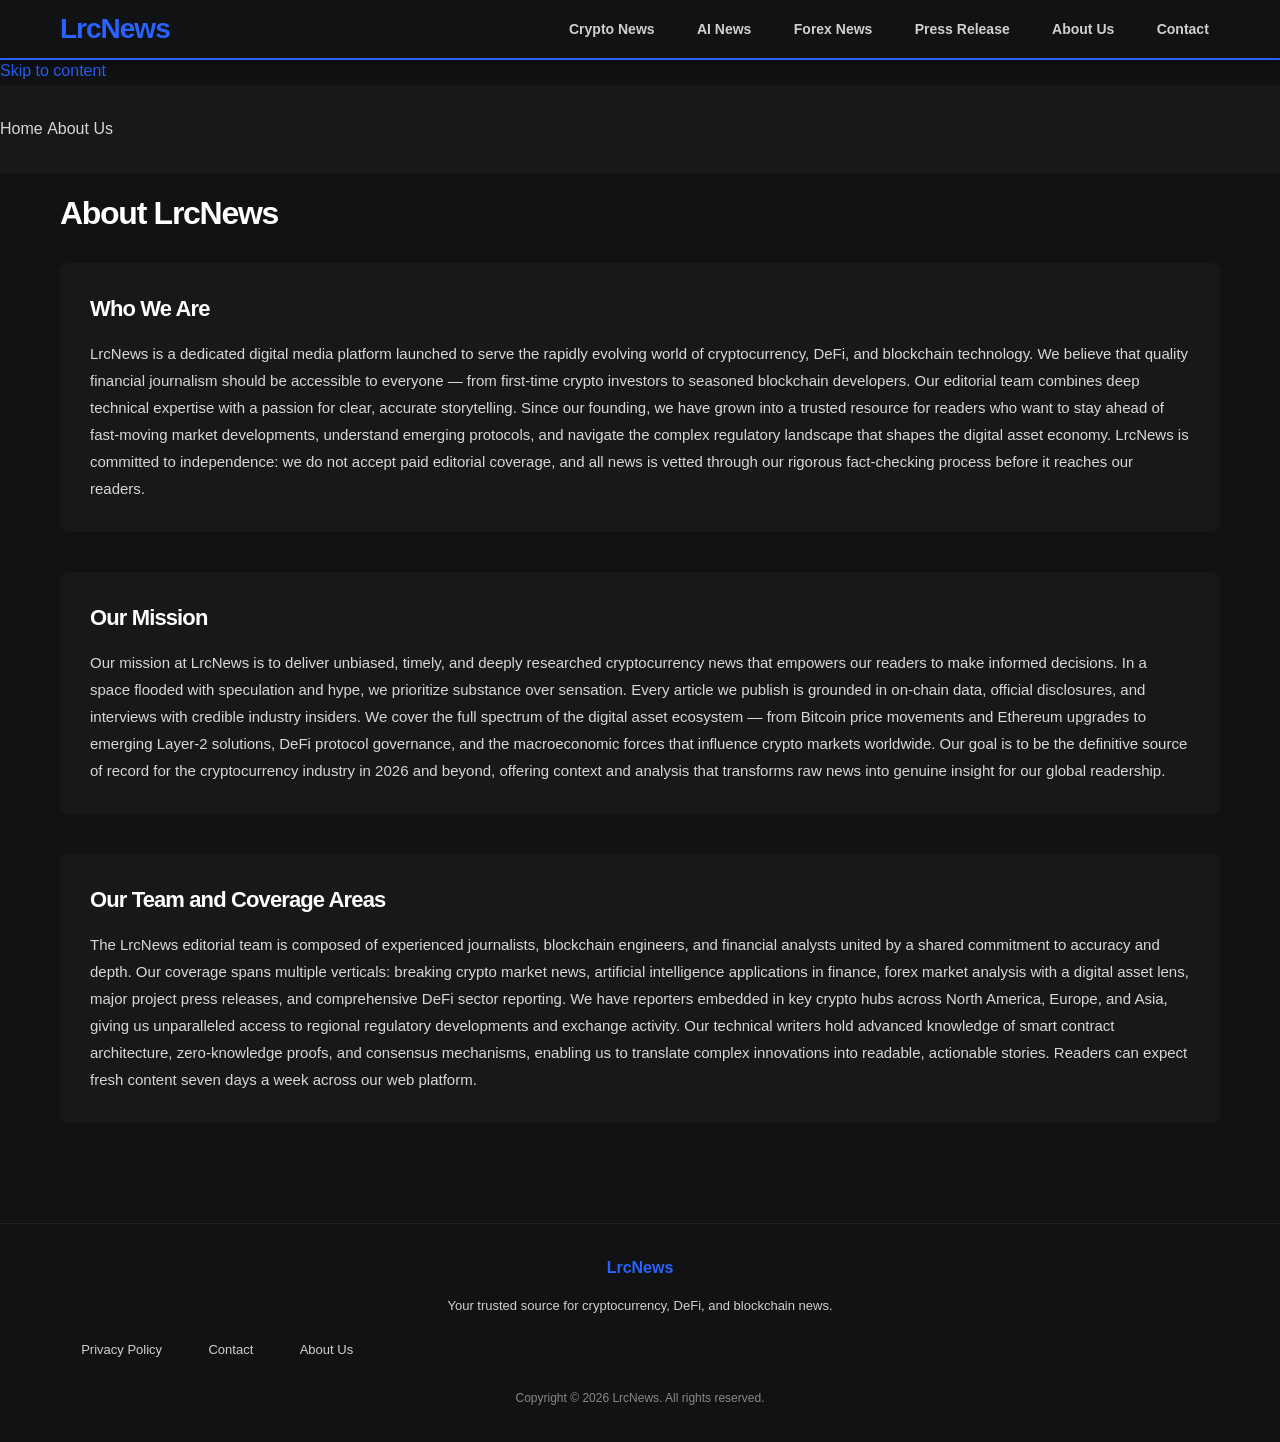
==== commit 23634408: "Restructure all HTML files for LrcNews brand - Rename site from BitcoinWorld/letstalkbitco.in to Lrc" ====
--- a/about-us.html
+++ b/about-us.html
@@ -1,181 +1,372 @@
-<!DOCTYPE html>
-<html lang="en-US">
-<head>
-  <meta charset="UTF-8">
-  <meta name="viewport" content="width=device-width, initial-scale=1.0">
-  <title>About Us - OndosNews</title>
-  <meta name="description" content="OndosNews is an independent digital media platform delivering in-depth analysis and breaking news across cryptocurrency, AI, blockchain, and forex markets.">
-  <meta name="robots" content="index, follow, max-image-preview:large, max-snippet:-1, max-video-preview:-1">
-  <meta property="og:locale" content="en_US">
-  <meta property="og:type" content="website">
-  <meta property="og:title" content="About Us - OndosNews">
-  <meta property="og:description" content="OndosNews is an independent digital media platform delivering in-depth analysis and breaking news across cryptocurrency, AI, blockchain, and forex markets.">
-  <meta property="og:url" content="https://ondosnews.com/about-us/">
-  <meta property="og:site_name" content="OndosNews">
-  <meta name="twitter:card" content="summary_large_image">
-  <meta name="twitter:title" content="About Us - OndosNews">
-  <meta name="twitter:description" content="OndosNews is an independent digital media platform covering crypto, AI, blockchain, and forex news.">
-  <meta name="twitter:site" content="@OndosNews">
-  <link rel="canonical" href="https://ondosnews.com/about-us/">
-  <link rel="stylesheet" href="1de98341b7e33ab1.css">
-  <style>
-    body { background-color: #0f1117; color: #e2e8f0; font-family: system-ui, -apple-system, sans-serif; }
-    a { color: inherit; text-decoration: none; }
-    .site-header { background-color: #111827; border-bottom: 1px solid #1f2937; }
-    .site-footer { background-color: #111827; border-top: 1px solid #1f2937; }
-    .nav-link:hover { color: #f59e0b; }
-    .section-title { font-size: 1.6rem; font-weight: 700; color: #f1f5f9; margin-bottom: 1rem; }
-    .content-block p { line-height: 1.8; color: #cbd5e1; margin-bottom: 1.25rem; }
-    .stat-card { background-color: #1f2937; border-radius: 8px; padding: 1.5rem; text-align: center; }
-    .stat-number { font-size: 2rem; font-weight: 800; color: #f59e0b; }
-    .stat-label { font-size: 0.9rem; color: #94a3b8; margin-top: 4px; }
-    .value-card { background-color: #1f2937; border-left: 4px solid #f59e0b; border-radius: 0 8px 8px 0; padding: 1.25rem 1.5rem; }
-    .value-card h3 { font-weight: 700; color: #f1f5f9; margin-bottom: 0.5rem; }
-    .value-card p { color: #94a3b8; font-size: 0.9rem; line-height: 1.6; }
-  </style>
-</head>
-<body>
-
-  <!-- HEADER -->
-  <header class="site-header sticky top-0 z-50">
-    <div class="max-w-6xl mx-auto px-4 py-3 flex items-center justify-between">
-      <a href="index.html" class="text-2xl font-bold text-yellow-400 tracking-tight">OndosNews</a>
-      <nav class="hidden md:flex gap-6 text-sm font-medium text-gray-300">
-        <a href="index.html" class="nav-link hover:text-yellow-400">Home</a>
-        <a href="crypto-news.html" class="nav-link hover:text-yellow-400">Crypto News</a>
-        <a href="ai-news.html" class="nav-link hover:text-yellow-400">AI News</a>
-        <a href="forex-news.html" class="nav-link hover:text-yellow-400">Forex</a>
-        <a href="press-release.html" class="nav-link hover:text-yellow-400">Press Releases</a>
-        <a href="about-us.html" class="nav-link hover:text-yellow-400">About</a>
-        <a href="contact.html" class="nav-link hover:text-yellow-400">Contact</a>
-      </nav>
-      <div class="text-xs text-gray-500 hidden md:block">Your Gateway to Digital Finance</div>
-    </div>
-  </header>
-
-  <!-- HERO BANNER -->
-  <section class="bg-gradient-to-r from-gray-900 to-gray-800 py-16 px-4">
-    <div class="max-w-4xl mx-auto text-center">
-      <h1 class="text-4xl md:text-5xl font-bold text-white mb-4">About OndosNews</h1>
-      <p class="text-lg text-gray-300 max-w-2xl mx-auto">
-        Independent journalism at the intersection of blockchain technology, digital finance, and global markets.
-      </p>
-    </div>
-  </section>
-
-  <!-- MAIN CONTENT -->
-  <main class="max-w-4xl mx-auto px-4 py-12">
-
-    <!-- Who We Are -->
-    <section class="content-block mb-12">
-      <h2 class="section-title">Who We Are</h2>
-      <p>
-        OndosNews was founded in 2023 as a dedicated digital media outlet for professionals, investors, and enthusiasts navigating the rapidly evolving landscape of cryptocurrency, artificial intelligence, and decentralized finance. Our editorial team comprises seasoned journalists, former financial analysts, and blockchain developers who bring deep domain expertise to every story we publish.
-      </p>
-      <p>
-        We believe that quality financial journalism in the digital asset space is not a luxury — it is a necessity. With markets that operate 24 hours a day across global time zones, and regulatory frameworks shifting at an unprecedented pace, OndosNews is committed to delivering timely, accurate, and context-rich reporting that empowers our readers to make informed decisions.
-      </p>
-      <p>
-        Our coverage spans breaking news in crypto, in-depth analysis of DeFi protocols, tracking of institutional adoption of tokenized assets, AI developments affecting financial markets, and currency trends in forex trading. Whether you are a retail investor or a fund manager overseeing billions, OndosNews is your trusted companion in the digital finance era.
-      </p>
-    </section>
-
-    <!-- Stats -->
-    <section class="mb-12 grid grid-cols-2 md:grid-cols-4 gap-4">
-      <div class="stat-card">
-        <div class="stat-number">2M+</div>
-        <div class="stat-label">Monthly Readers</div>
-      </div>
-      <div class="stat-card">
-        <div class="stat-number">50+</div>
-        <div class="stat-label">Expert Contributors</div>
-      </div>
-      <div class="stat-card">
-        <div class="stat-number">10K+</div>
-        <div class="stat-label">Articles Published</div>
-      </div>
-      <div class="stat-card">
-        <div class="stat-number">120+</div>
-        <div class="stat-label">Countries Reached</div>
-      </div>
-    </section>
-
-    <!-- Our Mission -->
-    <section class="content-block mb-12">
-      <h2 class="section-title">Our Mission</h2>
-      <p>
-        At OndosNews, our mission is straightforward: demystify complex financial and technological developments so that anyone — from a first-time crypto buyer to a seasoned Wall Street veteran exploring tokenized assets — can access authoritative, unbiased information. We maintain strict editorial independence and do not accept payment for editorial coverage. Sponsored content is always clearly labeled and separated from organic journalism.
-      </p>
-      <p>
-        We are particularly focused on the convergence of traditional finance and decentralized technology. The tokenization of real-world assets, the integration of blockchain into capital market infrastructure, and the growing role of AI-driven trading systems are reshaping the financial world as we know it. OndosNews is at the forefront of chronicling these changes for a global audience.
-      </p>
-    </section>
-
-    <!-- Values -->
-    <section class="mb-12">
-      <h2 class="section-title">Our Core Values</h2>
-      <div class="grid md:grid-cols-2 gap-4">
-        <div class="value-card">
-          <h3>Editorial Integrity</h3>
-          <p>Every article is fact-checked, sourced from primary materials, and reviewed by domain experts before publication. We correct errors transparently and promptly.</p>
+<!DOCTYPE html><html lang="en-US" data-theme="dark-mode" prefix="og: https://ogp.me/ns#"><head>
+	<meta charset="UTF-8">
+	<meta name="viewport" content="width=device-width, initial-scale=1.0">
+<title>About Us - LrcNews</title>
+<meta name="description" content="LrcNews is a dedicated digital media platform covering the rapidly evolving world of cryptocurrency, DeFi, and blockchain technology.">
+<meta name="robots" content="index, follow, max-image-preview:large, max-snippet:-1, max-video-preview:-1">
+<meta property="og:locale" content="en_US">
+<meta property="og:type" content="website">
+<meta property="og:title" content="About Us - LrcNews">
+<meta property="og:description" content="LrcNews is a dedicated digital media platform covering the rapidly evolving world of cryptocurrency, DeFi, and blockchain technology.">
+<meta property="og:site_name" content="LrcNews">
+<meta name="twitter:card" content="summary_large_image">
+<meta name="twitter:title" content="About Us - LrcNews">
+<meta name="twitter:description" content="LrcNews is a dedicated digital media platform covering the rapidly evolving world of cryptocurrency, DeFi, and blockchain technology.">
+<meta name="twitter:site" content="@LrcNews">
+<meta name="twitter:creator" content="@LrcNews">
+<link rel="stylesheet" href="1de98341b7e33ab1.css">
+	<style data-no-optimize="1" id="cwv-perf">.footer-area { content-visibility: auto; contain-intrinsic-size: auto 400px; }</style>
+	
+<style id="wp-img-auto-sizes-contain-inline-css" type="text/css"></style>
+
+<style id="wp-emoji-styles-inline-css" type="text/css"></style>
+<style id="classic-theme-styles-inline-css" type="text/css"></style>
+<style id="rank-math-related-posts-style-inline-css" type="text/css"></style>
+<style id="global-styles-inline-css" type="text/css">:root { --wp--preset--aspect-ratio--square: 1; --wp--preset--aspect-ratio--4-3: 4/3; --wp--preset--aspect-ratio--3-4: 3/4; --wp--preset--aspect-ratio--3-2: 3/2; --wp--preset--aspect-ratio--2-3: 2/3; --wp--preset--aspect-ratio--16-9: 16/9; --wp--preset--aspect-ratio--9-16: 9/16; --wp--preset--color--black: #000000; --wp--preset--color--cyan-bluish-gray: #abb8c3; --wp--preset--color--white: #ffffff; --wp--preset--color--pale-pink: #f78da7; --wp--preset--color--vivid-red: #cf2e2e; --wp--preset--color--luminous-vivid-orange: #ff6900; --wp--preset--color--luminous-vivid-amber: #fcb900; --wp--preset--color--light-green-cyan: #7bdcb5; --wp--preset--color--vivid-green-cyan: #00d084; --wp--preset--color--pale-cyan-blue: #8ed1fc; --wp--preset--color--vivid-cyan-blue: #0693e3; --wp--preset--color--vivid-purple: #9b51e0; --wp--preset--color--neeon-primary: #2962ff; --wp--preset--color--neeon-secondary: #0034c2; --wp--preset--color--neeon-button-dark-gray: #333333; --wp--preset--color--neeon-button-light-gray: #a5a6aa; --wp--preset--color--neeon-button-white: #ffffff; --wp--preset--gradient--vivid-cyan-blue-to-vivid-purple: linear-gradient(135deg,rgb(6,147,227) 0%,rgb(155,81,224) 100%); --wp--preset--gradient--light-green-cyan-to-vivid-green-cyan: linear-gradient(135deg,rgb(122,220,180) 0%,rgb(0,208,130) 100%); --wp--preset--gradient--luminous-vivid-amber-to-luminous-vivid-orange: linear-gradient(135deg,rgb(252,185,0) 0%,rgb(255,105,0) 100%); --wp--preset--gradient--luminous-vivid-orange-to-vivid-red: linear-gradient(135deg,rgb(255,105,0) 0%,rgb(207,46,46) 100%); --wp--preset--gradient--very-light-gray-to-cyan-bluish-gray: linear-gradient(135deg,rgb(238,238,238) 0%,rgb(169,184,195) 100%); --wp--preset--gradient--cool-to-warm-spectrum: linear-gradient(135deg,rgb(74,234,220) 0%,rgb(151,120,209) 20%,rgb(207,42,186) 40%,rgb(238,44,130) 60%,rgb(251,105,98) 80%,rgb(254,248,76) 100%); --wp--preset--gradient--blush-light-purple: linear-gradient(135deg,rgb(255,206,236) 0%,rgb(152,150,240) 100%); --wp--preset--gradient--blush-bordeaux: linear-gradient(135deg,rgb(254,205,165) 0%,rgb(254,45,45) 50%,rgb(107,0,62) 100%); --wp--preset--gradient--luminous-dusk: linear-gradient(135deg,rgb(255,203,112) 0%,rgb(199,81,192) 50%,rgb(65,88,208) 100%); --wp--preset--gradient--pale-ocean: linear-gradient(135deg,rgb(255,245,203) 0%,rgb(182,227,212) 50%,rgb(51,167,181) 100%); --wp--preset--gradient--electric-grass: linear-gradient(135deg,rgb(202,248,128) 0%,rgb(113,206,126) 100%); --wp--preset--gradient--midnight: linear-gradient(135deg,rgb(2,3,129) 0%,rgb(40,116,252) 100%); --wp--preset--gradient--neeon-gradient-color: linear-gradient(135deg, rgba(255, 0, 0, 1) 0%, rgba(252, 75, 51, 1) 100%); --wp--preset--font-size--small: 12px; --wp--preset--font-size--medium: 20px; --wp--preset--font-size--large: 36px; --wp--preset--font-size--x-large: 42px; --wp--preset--font-size--normal: 16px; --wp--preset--font-size--huge: 50px; --wp--preset--spacing--20: 0.44rem; --wp--preset--spacing--30: 0.67rem; --wp--preset--spacing--40: 1rem; --wp--preset--spacing--50: 1.5rem; --wp--preset--spacing--60: 2.25rem; --wp--preset--spacing--70: 3.38rem; --wp--preset--spacing--80: 5.06rem; --wp--preset--shadow--natural: 6px 6px 9px rgba(0, 0, 0, 0.2); --wp--preset--shadow--deep: 12px 12px 50px rgba(0, 0, 0, 0.4); --wp--preset--shadow--sharp: 6px 6px 0px rgba(0, 0, 0, 0.2); --wp--preset--shadow--outlined: 6px 6px 0px -3px rgb(255, 255, 255), 6px 6px rgb(0, 0, 0); --wp--preset--shadow--crisp: 6px 6px 0px rgb(0, 0, 0); }</style>
+<link rel="stylesheet" id="chain-wire-css" href="chainwire-public.css" type="text/css" media="all">
+<link rel="stylesheet" id="contact-form-7-css" href="styles.css" type="text/css" media="all">
+<link rel="stylesheet" href="dialog.min.css"><link rel="stylesheet" id="elementor-frontend-css" href="frontend.min.css" type="text/css" media="all">
+<style id="elementor-frontend-inline-css" type="text/css">.elementor-kit-224 { --e-global-color-primary: #CA9C24; --e-global-color-secondary: #040404; --e-global-color-text: #7A7A7A; --e-global-color-accent: #61CE70; --e-global-typography-primary-font-family: "Roboto"; --e-global-typography-primary-font-weight: 600; --e-global-typography-secondary-font-family: "Roboto Slab"; --e-global-typography-secondary-font-weight: 400; --e-global-typography-text-font-family: "Roboto"; --e-global-typography-text-font-weight: 400; --e-global-typography-accent-font-family: "Roboto"; --e-global-typography-accent-font-weight: 500; }
+.elementor-section.elementor-section-boxed > .elementor-container { max-width: 1320px; }
+.elementor-widget:not(:last-child) { margin-block-end: 30px; }
+.elementor-element { --widgets-spacing: 30px 30px; --widgets-spacing-row: 30px; --widgets-spacing-column: 30px; }
+h1.entry-title { display: var(--page-title-display); }
+@media (max-width: 1024px) {
+  .elementor-section.elementor-section-boxed > .elementor-container { max-width: 1024px; }
+}
+@media (max-width: 767px) {
+  .elementor-section.elementor-section-boxed > .elementor-container { max-width: 767px; }
+}
+.elementor-753 .elementor-element.elementor-element-e457995 { padding: 80px 0px; }
+.elementor-753 .elementor-element.elementor-element-636d35a > .elementor-element-populated { padding: 0px 12px; }
+.elementor-753 .elementor-element.elementor-element-14a01a4 { --e-image-carousel-slides-to-show: 1; }
+.elementor-753 .elementor-element.elementor-element-85f5920.elementor-column.elementor-element[data-element_type="column"] > .elementor-widget-wrap.elementor-element-populated { align-content: center; align-items: center; }
+.elementor-753 .elementor-element.elementor-element-85f5920 > .elementor-element-populated { padding: 0px 12px; }
+.elementor-753 .elementor-element.elementor-element-20317be > .elementor-widget-container { margin: -9px 0px 0px; }
+.elementor-753 .elementor-element.elementor-element-be3e298 { padding: 50px 0px 80px; }
+.elementor-753 .elementor-element.elementor-element-9a1ac94 > .elementor-widget-container { margin: 0px 0px 15px; }
+.elementor-753 .elementor-element.elementor-element-9a1ac94 { text-align: center; }
+@media (max-width: 1024px) {
+  .elementor-753 .elementor-element.elementor-element-85f5920 > .elementor-element-populated { margin: 40px 0px 0px; --e-column-margin-right: 0px; --e-column-margin-left: 0px; }
+}
+@media (min-width: 768px) {
+  .elementor-753 .elementor-element.elementor-element-636d35a { width: 58%; }
+  .elementor-753 .elementor-element.elementor-element-85f5920 { width: 42%; }
+}
+@media (max-width: 1024px) and (min-width: 768px) {
+  .elementor-753 .elementor-element.elementor-element-636d35a { width: 100%; }
+  .elementor-753 .elementor-element.elementor-element-85f5920 { width: 100%; }
+}
+.scrollable-text { max-height: 300px; overflow-y: auto; padding-right: 10px; }
+.scrollable-text::-webkit-scrollbar { width: 6px; }
+.scrollable-text::-webkit-scrollbar-thumb { background: rgb(136, 136, 136); border-radius: 10px; }
+.scrollable-text { scrollbar-width: none; }
+.scrollable-text::-webkit-scrollbar { display: none; }</style>
+<link rel="stylesheet" id="widget-image-css" href="widget-image.min.css" type="text/css" media="all">
+<link rel="stylesheet" id="e-sticky-css" href="sticky.min.css" type="text/css" media="all">
+<link rel="stylesheet" id="e-animation-fadeInUp-css" href="fadeInUp.min.css" type="text/css" media="all">
+<link rel="stylesheet" id="e-popup-css" href="popup.min.css" type="text/css" media="all">
+<link rel="stylesheet" id="elementor-icons-css" href="elementor-icons.min.css" type="text/css" media="all">
+<link rel="stylesheet" id="font-awesome-5-all-css" href="all.min.css" type="text/css" media="all">
+<link rel="stylesheet" id="font-awesome-4-shim-css" href="v4-shims.min.css" type="text/css" media="all">
+<link rel="stylesheet" id="swiper-css" href="swiper.min.css" type="text/css" media="all">
+<link rel="stylesheet" id="e-swiper-css" href="e-swiper.min.css" type="text/css" media="all">
+<link rel="stylesheet" id="widget-image-carousel-css" href="widget-image-carousel.min.css" type="text/css" media="all">
+<style id="neeon-gfonts-css" media="all">@font-face { font-family: "Montserrat"; src: url("") format("woff2"); font-style: normal; font-weight: 400; font-display: fallback; unicode-range: U+460-52F, U+1C80-1C8A, U+20B4, U+2DE0-2DFF, U+A640-A69F, U+FE2E-FE2F; }
+@font-face { font-family: "Montserrat"; src: url("") format("woff2"); font-style: normal; font-weight: 400; font-display: fallback; unicode-range: U+301, U+400-45F, U+490-491, U+4B0-4B1, U+2116; }
+@font-face { font-family: "Montserrat"; src: url("") format("woff2"); font-style: normal; font-weight: 400; font-display: fallback; unicode-range: U+102-103, U+110-111, U+128-129, U+168-169, U+1A0-1A1, U+1AF-1B0, U+300-301, U+303-304, U+308-309, U+323, U+329, U+1EA0-1EF9, U+20AB; }
+@font-face { font-family: "Montserrat"; src: url("") format("woff2"); font-style: normal; font-weight: 400; font-display: fallback; unicode-range: U+100-2BA, U+2BD-2C5, U+2C7-2CC, U+2CE-2D7, U+2DD-2FF, U+304, U+308, U+329, U+1D00-1DBF, U+1E00-1E9F, U+1EF2-1EFF, U+2020, U+20A0-20AB, U+20AD-20C0, U+2113, U+2C60-2C7F, U+A720-A7FF; }
+@font-face { font-family: "Montserrat"; src: url("") format("woff2"); font-style: normal; font-weight: 400; font-display: fallback; unicode-range: U+0-FF, U+131, U+152-153, U+2BB-2BC, U+2C6, U+2DA, U+2DC, U+304, U+308, U+329, U+2000-206F, U+20AC, U+2122, U+2191, U+2193, U+2212, U+2215, U+FEFF, U+FFFD; }
+@font-face { font-family: "Montserrat"; src: url("") format("woff2"); font-style: normal; font-weight: 500; font-display: fallback; unicode-range: U+460-52F, U+1C80-1C8A, U+20B4, U+2DE0-2DFF, U+A640-A69F, U+FE2E-FE2F; }
+@font-face { font-family: "Montserrat"; src: url("") format("woff2"); font-style: normal; font-weight: 500; font-display: fallback; unicode-range: U+301, U+400-45F, U+490-491, U+4B0-4B1, U+2116; }
+@font-face { font-family: "Montserrat"; src: url("") format("woff2"); font-style: normal; font-weight: 500; font-display: fallback; unicode-range: U+102-103, U+110-111, U+128-129, U+168-169, U+1A0-1A1, U+1AF-1B0, U+300-301, U+303-304, U+308-309, U+323, U+329, U+1EA0-1EF9, U+20AB; }
+@font-face { font-family: "Montserrat"; src: url("") format("woff2"); font-style: normal; font-weight: 500; font-display: fallback; unicode-range: U+100-2BA, U+2BD-2C5, U+2C7-2CC, U+2CE-2D7, U+2DD-2FF, U+304, U+308, U+329, U+1D00-1DBF, U+1E00-1E9F, U+1EF2-1EFF, U+2020, U+20A0-20AB, U+20AD-20C0, U+2113, U+2C60-2C7F, U+A720-A7FF; }
+@font-face { font-family: "Montserrat"; src: url("") format("woff2"); font-style: normal; font-weight: 500; font-display: fallback; unicode-range: U+0-FF, U+131, U+152-153, U+2BB-2BC, U+2C6, U+2DA, U+2DC, U+304, U+308, U+329, U+2000-206F, U+20AC, U+2122, U+2191, U+2193, U+2212, U+2215, U+FEFF, U+FFFD; }
+@font-face { font-family: "Montserrat"; src: url("") format("woff2"); font-style: normal; font-weight: 700; font-display: fallback; unicode-range: U+460-52F, U+1C80-1C8A, U+20B4, U+2DE0-2DFF, U+A640-A69F, U+FE2E-FE2F; }
+@font-face { font-family: "Montserrat"; src: url("") format("woff2"); font-style: normal; font-weight: 700; font-display: fallback; unicode-range: U+301, U+400-45F, U+490-491, U+4B0-4B1, U+2116; }
+@font-face { font-family: "Montserrat"; src: url("") format("woff2"); font-style: normal; font-weight: 700; font-display: fallback; unicode-range: U+102-103, U+110-111, U+128-129, U+168-169, U+1A0-1A1, U+1AF-1B0, U+300-301, U+303-304, U+308-309, U+323, U+329, U+1EA0-1EF9, U+20AB; }
+@font-face { font-family: "Montserrat"; src: url("") format("woff2"); font-style: normal; font-weight: 700; font-display: fallback; unicode-range: U+100-2BA, U+2BD-2C5, U+2C7-2CC, U+2CE-2D7, U+2DD-2FF, U+304, U+308, U+329, U+1D00-1DBF, U+1E00-1E9F, U+1EF2-1EFF, U+2020, U+20A0-20AB, U+20AD-20C0, U+2113, U+2C60-2C7F, U+A720-A7FF; }
+@font-face { font-family: "Montserrat"; src: url("") format("woff2"); font-style: normal; font-weight: 700; font-display: fallback; unicode-range: U+0-FF, U+131, U+152-153, U+2BB-2BC, U+2C6, U+2DA, U+2DC, U+304, U+308, U+329, U+2000-206F, U+20AC, U+2122, U+2191, U+2193, U+2212, U+2215, U+FEFF, U+FFFD; }
+@font-face { font-family: "Spartan"; src: url("") format("woff2"); font-style: normal; font-weight: 400; font-display: fallback; unicode-range: U+100-2BA, U+2BD-2C5, U+2C7-2CC, U+2CE-2D7, U+2DD-2FF, U+304, U+308, U+329, U+1D00-1DBF, U+1E00-1E9F, U+1EF2-1EFF, U+2020, U+20A0-20AB, U+20AD-20C0, U+2113, U+2C60-2C7F, U+A720-A7FF; }
+@font-face { font-family: "Spartan"; src: url("") format("woff2"); font-style: normal; font-weight: 400; font-display: fallback; unicode-range: U+0-FF, U+131, U+152-153, U+2BB-2BC, U+2C6, U+2DA, U+2DC, U+304, U+308, U+329, U+2000-206F, U+20AC, U+2122, U+2191, U+2193, U+2212, U+2215, U+FEFF, U+FFFD; }
+@font-face { font-family: "Spartan"; src: url("") format("woff2"); font-style: normal; font-weight: 500; font-display: fallback; unicode-range: U+100-2BA, U+2BD-2C5, U+2C7-2CC, U+2CE-2D7, U+2DD-2FF, U+304, U+308, U+329, U+1D00-1DBF, U+1E00-1E9F, U+1EF2-1EFF, U+2020, U+20A0-20AB, U+20AD-20C0, U+2113, U+2C60-2C7F, U+A720-A7FF; }
+@font-face { font-family: "Spartan"; src: url("") format("woff2"); font-style: normal; font-weight: 500; font-display: fallback; unicode-range: U+0-FF, U+131, U+152-153, U+2BB-2BC, U+2C6, U+2DA, U+2DC, U+304, U+308, U+329, U+2000-206F, U+20AC, U+2122, U+2191, U+2193, U+2212, U+2215, U+FEFF, U+FFFD; }
+@font-face { font-family: "Spartan"; src: url("") format("woff2"); font-style: normal; font-weight: 600; font-display: fallback; unicode-range: U+100-2BA, U+2BD-2C5, U+2C7-2CC, U+2CE-2D7, U+2DD-2FF, U+304, U+308, U+329, U+1D00-1DBF, U+1E00-1E9F, U+1EF2-1EFF, U+2020, U+20A0-20AB, U+20AD-20C0, U+2113, U+2C60-2C7F, U+A720-A7FF; }
+@font-face { font-family: "Spartan"; src: url("") format("woff2"); font-style: normal; font-weight: 600; font-display: fallback; unicode-range: U+0-FF, U+131, U+152-153, U+2BB-2BC, U+2C6, U+2DA, U+2DC, U+304, U+308, U+329, U+2000-206F, U+20AC, U+2122, U+2191, U+2193, U+2212, U+2215, U+FEFF, U+FFFD; }
+@font-face { font-family: "Spartan"; src: url("") format("woff2"); font-style: normal; font-weight: 700; font-display: fallback; unicode-range: U+100-2BA, U+2BD-2C5, U+2C7-2CC, U+2CE-2D7, U+2DD-2FF, U+304, U+308, U+329, U+1D00-1DBF, U+1E00-1E9F, U+1EF2-1EFF, U+2020, U+20A0-20AB, U+20AD-20C0, U+2113, U+2C60-2C7F, U+A720-A7FF; }
+@font-face { font-family: "Spartan"; src: url("") format("woff2"); font-style: normal; font-weight: 700; font-display: fallback; unicode-range: U+0-FF, U+131, U+152-153, U+2BB-2BC, U+2C6, U+2DA, U+2DC, U+304, U+308, U+329, U+2000-206F, U+20AC, U+2122, U+2191, U+2193, U+2212, U+2215, U+FEFF, U+FFFD; }</style>
+<link rel="stylesheet" id="bootstrap-css" href="bootstrap.min.css" type="text/css" media="all">
+<link rel="stylesheet" id="flaticon-neeon-css" href="flaticon.css" type="text/css" media="all">
+<link rel="stylesheet" id="magnific-popup-css" href="magnific-popup.css" type="text/css" media="all">
+<link rel="stylesheet" id="font-awesome-css" href="font-awesome.min-1.css" type="text/css" media="all">
+<link rel="stylesheet" id="animate-css" href="animate.min.css" type="text/css" media="all">
+<link rel="stylesheet" id="neeon-default-css" href="default.css" type="text/css" media="all">
+<link rel="stylesheet" id="neeon-elementor-css" href="elementor.css" type="text/css" media="all">
+<link rel="stylesheet" id="neeon-style-css" href="style.css" type="text/css" media="all">
+<style id="neeon-style-inline-css" type="text/css">.entry-banner { background-color: rgb(247, 247, 247); }</style>
+<link rel="stylesheet" id="mediaelement-css" href="mediaelementplayer-legacy.min.css" type="text/css" media="all">
+<link rel="stylesheet" id="wp-mediaelement-css" href="wp-mediaelement.min.css" type="text/css" media="all">
+<link rel="stylesheet" id="eael-general-css" href="general.min.css" type="text/css" media="all">
+<style id="neeon-dynamic-inline-css" type="text/css">@media (min-width: 1400px) {
+  .container { max-width: 1320px; }
+}
+a { color: rgb(41, 98, 255); }
+.scroll-wrap::after { color: rgb(41, 98, 255); }
+.scroll-wrap svg.scroll-circle path { stroke: rgb(41, 98, 255); }
+.site-header .site-branding a, .mean-container .mean-bar .mobile-logo, .additional-menu-area .sidenav .additional-logo a { color: rgb(41, 98, 255); }
+.site-header .site-branding a img, .header-style-11 .site-header .site-branding a img { max-width: 250px; }
+body { color: rgb(108, 111, 114); font-family: "Montserrat", sans-serif !important; font-size: 16px; line-height: 28px; font-weight: 100; font-style: normal; }
+h1, h2, h3, h4, h5, h6 { font-family: "Spartan", sans-serif; font-weight: 700; }
+h1 { font-size: 36px; line-height: 40px; font-style: normal; }
+h2 { font-size: 28.44px; line-height: 32px; font-style: normal; }
+.site-header .main-navigation nav ul li a { font-family: "Spartan", sans-serif; font-size: 14px; line-height: 22px; font-weight: 600; color: rgb(0, 0, 0); font-style: normal; }
+.site-header .main-navigation ul li ul li a { font-family: "Spartan", sans-serif; font-size: 13px; line-height: 22px; font-weight: 500; color: rgb(101, 101, 103); font-style: normal; }
+.site-header .main-navigation ul.menu > li > a:hover { color: rgb(41, 98, 255); }
+.site-header .main-navigation ul.menu li.current-menu-item > a, .site-header .main-navigation ul.menu > li.current > a { color: rgb(41, 98, 255); }
+.site-header .main-navigation ul.menu li.current-menu-ancestor > a { color: rgb(41, 98, 255); }
+.site-header .main-navigation nav > ul > li > a::before { background-color: rgb(41, 98, 255); }
+.additional-menu-area .sidenav-social span a:hover { background-color: rgb(41, 98, 255); }
+.site-header .main-navigation ul li ul { background-color: rgb(255, 255, 255); }
+.site-header .main-navigation ul.menu li ul.sub-menu li a:hover { color: rgb(41, 98, 255); }
+.site-header .main-navigation ul li ul.sub-menu li:hover > a::before { background-color: rgb(41, 98, 255); }
+.site-header .main-navigation ul li ul li:hover { background-color: rgb(255, 255, 255); }
+.header-style-13 .header-social li a:hover, .header-style-6 .header-search-six .search-form button:hover, .header-style-8 .header-search-six .search-form button:hover, .header-style-10 .header-search-six .search-form button:hover { color: rgb(41, 98, 255); }
+.mobile-top-bar .mobile-social li a:hover, .additional-menu-area .sidenav .closebtn { background-color: rgb(41, 98, 255); }
+.mobile-top-bar .mobile-top .icon-left, .mobile-top-bar .mobile-top .info-text a:hover, .additional-menu-area .sidenav-address span a:hover, .additional-menu-area .sidenav-address span i { color: rgb(41, 98, 255); }
+.breadcrumb-area .entry-breadcrumb span a, .breadcrumb-trail ul.trail-items li a { color: rgb(100, 100, 100); }
+.breadcrumb-area .entry-breadcrumb span a:hover, .breadcrumb-trail ul.trail-items li a:hover { color: rgb(41, 98, 255); }
+.breadcrumb-trail ul.trail-items li, .entry-banner .entry-breadcrumb .delimiter, .entry-banner .entry-breadcrumb .dvdr { color: rgb(100, 100, 100); }
+.entry-banner::after { background: rgba(247, 247, 247, 0.1); }
+.entry-banner .entry-banner-content { padding-top: 30px; padding-bottom: 30px; }
+.footer-top-area .widget a, .footer-area .footer-social li a, .footer-top-area .widget ul.menu li a::before, .footer-top-area .widget_archive li a::before, .footer-top-area ul li.recentcomments a::before, .footer-top-area ul li.recentcomments span a::before, .footer-top-area .widget_categories li a::before, .footer-top-area .widget_pages li a::before, .footer-top-area .widget_meta li a::before, .footer-top-area .widget_recent_entries ul li a::before, .footer-top-area .post-box-style .post-content .entry-title a { color: rgb(208, 208, 208); }
+.footer-top-area .widget a:hover, .footer-top-area .widget a:active, .footer-top-area ul li a:hover i, .footer-top-area .widget ul.menu li a:hover::before, .footer-top-area .widget_archive li a:hover::before, .footer-top-area .widget_categories li a:hover::before, .footer-top-area .widget_pages li a:hover::before, .footer-top-area .widget_meta li a:hover::before, .footer-top-area .widget_recent_entries ul li a:hover::before, .footer-top-area .post-box-style .post-content .entry-title a:hover { color: rgb(255, 255, 255); }
+.footer-style-3 .footer-top-area { background-color: rgb(16, 18, 19); color: rgb(255, 255, 255); }
+.footer-style-3 .footer-top-area a, .footer-style-3 .footer-area .copyright a, .footer-style-3 .footer-top-area .widget ul.menu li a { color: rgb(208, 208, 208); }
+.footer-style-3 .footer-top-area a:hover, .footer-style-3 .footer-area .copyright a:hover, .footer-style-3 .footer-top-area .widget ul.menu li a:hover { color: rgb(255, 255, 255); }
+.button-style-2, .search-form button, .play-btn-primary, .button-style-1:hover::before, a.button-style-3:hover, .section-title .swiper-button > div:hover { background-color: rgb(41, 98, 255); }
+.play-btn-primary:hover, .play-btn-white:hover, .play-btn-white-xl:hover, .play-btn-white-lg:hover, .play-btn-transparent:hover, .play-btn-transparent-2:hover, .play-btn-transparent-3:hover, .play-btn-gray:hover, .search-form button:hover, .button-style-2:hover::before { background-color: rgb(0, 52, 194); }
+[data-theme="dark-mode"] body, [data-theme="dark-mode"] .header-area, [data-theme="dark-mode"] .header-menu, [data-theme="dark-mode"] .site-content, [data-theme="dark-mode"] .error-page-area, [data-theme="dark-mode"] #page .content-area, [data-theme="dark-mode"] .rt-post-box-style5 .rt-item, [data-theme="dark-mode"] .rt-post-box-style6 .rt-item, [data-theme="dark-mode"] .rt-thumb-slider-horizontal-4 .rt-thumnail-area.box-layout, [data-theme="dark-mode"] .grid-box-layout .rt-item, [data-theme="dark-mode"] .rt-post-list-style1.list-box-layout .rt-item, [data-theme="dark-mode"] .rt-post-list-style2.list-box-layout, [data-theme="dark-mode"] .rt-post-list-style4.list-box-layout, [data-theme="dark-mode"] .rt-post-list-style7.list-box-layout { background-color: rgb(16, 18, 19) !important; }
+[data-theme="dark-mode"] .entry-banner, [data-theme="dark-mode"] .dark-section2, [data-theme="dark-mode"] .elementor-background-overlay, [data-theme="dark-mode"] .topbar-style-1 .header-top-bar, [data-theme="dark-mode"] .additional-menu-area .sidenav, [data-theme="dark-mode"] .dark-section2 .fluentform-widget-wrapper, [data-theme="dark-mode"] .dark-fluentform .elementor-widget-container, [data-theme="dark-mode"] .dark-section3 .elementor-widget-wrap, [data-theme="dark-mode"] .dark-section .elementor-widget-container, [data-theme="dark-mode"] blockquote, [data-theme="dark-mode"] .neeon-content-table, [data-theme="dark-mode"] .rt-post-slider-default.rt-post-slider-style4 .rt-item .entry-content, [data-theme="dark-mode"] .about-author, [data-theme="dark-mode"] .rt-cat-description, [data-theme="dark-mode"] .comments-area, [data-theme="dark-mode"] .post-audio-player, [data-theme="dark-mode"] .dark-section1.elementor-section, [data-theme="dark-mode"] .dark-site-subscribe .elementor-widget-container, [data-theme="dark-mode"] .sidebar-widget-area .fluentform .frm-fluent-form, [data-theme="dark-mode"] .rt-post-tab-style5 .rt-item-box .entry-content, [data-theme="dark-mode"] .rt-thumb-slider-horizontal-4 .rt-thumnail-area, [data-theme="dark-mode"] .topbar-style-3 .header-top-bar, [data-theme="dark-mode"] .topbar-style-4 .header-top-bar, [data-theme="dark-mode"] .rt-news-ticker .ticker-wrapper .ticker-content, [data-theme="dark-mode"] .rt-news-ticker .ticker-wrapper .ticker, [data-theme="dark-mode"] .rt-news-ticker .ticker-wrapper .ticker-swipe, [data-theme="dark-mode"] .rt-post-slider-style5 .rt-item .rt-image + .entry-content, [data-theme="dark-mode"] .rt-post-box-style3 .rt-item-wrap .entry-content, [data-theme="dark-mode"] .rt-post-box-style4 .rt-item .entry-content { background-color: rgb(23, 24, 24) !important; }
+[data-theme="dark-mode"] body, [data-theme="dark-mode"] .breadcrumb-area .entry-breadcrumb span a, [data-theme="dark-mode"] .rt-post-grid-default .rt-item .post_excerpt, [data-theme="dark-mode"] .rt-post-list-default .rt-item .post_excerpt, [data-theme="dark-mode"] .rt-section-title.style2 .entry-text, [data-theme="dark-mode"] .rt-title-text-button .entry-content, [data-theme="dark-mode"] .rt-contact-info .entry-text, [data-theme="dark-mode"] .rt-contact-info .entry-text a, [data-theme="dark-mode"] .fluentform .subscribe-form p, [data-theme="dark-mode"] .additional-menu-area .sidenav-address span a, [data-theme="dark-mode"] .meta-tags a, [data-theme="dark-mode"] .entry-content p, [data-theme="dark-mode"] #respond .logged-in-as a, [data-theme="dark-mode"] .about-author .author-bio, [data-theme="dark-mode"] .comments-area .main-comments .comment-text, [data-theme="dark-mode"] .rt-skills .rt-skill-each .rt-name, [data-theme="dark-mode"] .rt-skills .rt-skill-each .progress .progress-bar > span, [data-theme="dark-mode"] .team-single .team-info ul li, [data-theme="dark-mode"] .team-single .team-info ul li a, [data-theme="dark-mode"] .error-page-area p, [data-theme="dark-mode"] blockquote.wp-block-quote cite, [data-theme="dark-mode"] .rtrs-review-box .rtrs-review-body p, [data-theme="dark-mode"] .rtrs-review-box .rtrs-review-body .rtrs-review-meta .rtrs-review-date, [data-theme="dark-mode"] .neeon-content-table a { color: rgb(215, 215, 215); }
+[data-theme="dark-mode"] .button-style-1, [data-theme="dark-mode"] .dark-border, [data-theme="dark-mode"] .dark-border .elementor-element-populated, [data-theme="dark-mode"] .dark-border .elementor-widget-container, [data-theme="dark-mode"] .dark-border .elementor-divider-separator, [data-theme="dark-mode"] .rt-section-title.style1 .entry-title .titleline, [data-theme="dark-mode"] .rt-section-title.style4 .entry-title .titleline, [data-theme="dark-mode"] .header-style-4 .header-menu, [data-theme="dark-mode"] .header-style-10 .header-top, [data-theme="dark-mode"] .header-style-10 .header-search-six .search-form input, [data-theme="dark-mode"] .header-style-14 .logo-main-wrap, [data-theme="dark-mode"] .header-style-15 .menu-full-wrap, [data-theme="dark-mode"] .post-tab-layout ul.btn-tab li a, [data-theme="dark-mode"] .rt-post-tab .post-cat-tab a, [data-theme="dark-mode"] .rt-post-slider-default.rt-post-slider-style4 ul.entry-meta, [data-theme="dark-mode"] .dark-fluentform .elementor-widget-container, [data-theme="dark-mode"] .dark-section2 .fluentform-widget-wrapper, [data-theme="dark-mode"] .additional-menu-area .sidenav .sub-menu, [data-theme="dark-mode"] .additional-menu-area .sidenav ul li, [data-theme="dark-mode"] .rt-post-list-style4, [data-theme="dark-mode"] .rt-post-list-default .rt-item, [data-theme="dark-mode"] .post-box-style .rt-news-box-widget, [data-theme="dark-mode"] table th, [data-theme="dark-mode"] table td, [data-theme="dark-mode"] .shop-page-top, [data-theme="dark-mode"] .woocommerce-cart table.woocommerce-cart-form__contents tr td, [data-theme="dark-mode"] .woocommerce-cart table.woocommerce-cart-form__contents tr th, [data-theme="dark-mode"] .woocommerce div.product .woocommerce-tabs ul.tabs, [data-theme="dark-mode"] .woocommerce #reviews #comments ol.commentlist li .comment_container, [data-theme="dark-mode"] .woocommerce-cart table.woocommerce-cart-form__contents, [data-theme="dark-mode"] .sidebar-widget-area .widget .widgettitle .titleline, [data-theme="dark-mode"] .section-title .related-title .titleline, [data-theme="dark-mode"] .meta-tags a, [data-theme="dark-mode"] .search-form .input-group, [data-theme="dark-mode"] .post-navigation .text-left, [data-theme="dark-mode"] .post-navigation .text-right, [data-theme="dark-mode"] .post-detail-style1 .share-box-area .post-share .share-links .email-share-button, [data-theme="dark-mode"] .post-detail-style1 .share-box-area .post-share .share-links .print-share-button, [data-theme="dark-mode"] .rt-thumb-slider-horizontal-4 .rt-thumnail-area .swiper-pagination, [data-theme="dark-mode"] .elementor-category .rt-category-style2 .rt-item, [data-theme="dark-mode"] .rt-post-slider-style4 .swiper-slide, [data-theme="dark-mode"] .header-style-6 .logo-ad-wrap, [data-theme="dark-mode"] .apsc-theme-2 .apsc-each-profile a, [data-theme="dark-mode"] .apsc-theme-3 .apsc-each-profile > a, [data-theme="dark-mode"] .apsc-theme-3 .social-icon, [data-theme="dark-mode"] .apsc-theme-3 span.apsc-count, [data-theme="dark-mode"] .rt-post-box-style1 .rt-item-list .list-content, [data-theme="dark-mode"] .rt-post-box-style1 .rt-item-wrap .entry-content, [data-theme="dark-mode"] .rt-post-box-style2 .rt-item-wrap .entry-content, [data-theme="dark-mode"] .rt-post-box-style2 .rt-item-list .list-content, [data-theme="dark-mode"] .rt-post-grid-style8 > div > div, [data-theme="dark-mode"] .loadmore-wrap .before-line, [data-theme="dark-mode"] .loadmore-wrap .after-line, [data-theme="dark-mode"] .rt-post-box-style1 .rt-item-list, [data-theme="dark-mode"] .rt-post-box-style1 .rt-item-wrap .rt-item, [data-theme="dark-mode"] .xs_social_counter_widget .wslu-style-1.wslu-counter-box-shaped li.xs-counter-li, [data-theme="dark-mode"] .xs_social_counter_widget .wslu-style-3.wslu-counter-line-shaped li.xs-counter-li, [data-theme="dark-mode"] .xs_social_counter_widget .wslu-style-3.wslu-counter-line-shaped .xs-counter-li .xs-social-icon, [data-theme="dark-mode"] .xs_social_counter_widget .wslu-style-3.wslu-counter-line-shaped li.xs-counter-li .xs-social-follower { border-color: rgb(34, 33, 33) !important; }
+.section-title .related-title .titledot, .rt-section-title.style1 .entry-title .titledot, .rt-section-title.style4 .entry-title .titledot, .rt-section-title.style2 .sub-title::before, .rt-section-title.style3 .sub-title::before { background: rgb(41, 98, 255); }
+.rt-section-title .entry-title span { color: rgb(41, 98, 255); }</style>
+<link rel="stylesheet" id="elementor-gf-local-roboto-css" href="roboto.css" type="text/css" media="all">
+<link rel="stylesheet" id="elementor-gf-local-robotoslab-css" href="robotoslab.css" type="text/css" media="all">
+
+
+
+<style></style>
+        
+
+
+<link rel="manifest" href="#"><style></style>
+			
+
+
+
+<style type="text/css" id="wp-custom-css">footer { position: absolute; width: 100%; }
+.rt-section-title.style4 .entry-title { z-index: unset !important; }
+@media only screen and (max-width: 600px) {
+  .footer-style-3 .footer-top-area { padding-top: 10px; }
+}
+input::placeholder, textarea::placeholder { color: rgb(156, 163, 175); opacity: 1; }
+[data-theme="dark-mode"] input, [data-theme="dark-mode"] input:focus { color: rgb(0, 0, 0) !important; }
+body { padding-bottom: 90px; }
+[data-theme="dark-mode"] .search-form input, [data-theme="dark-mode"] .entry-header ul.entry-meta li a, [data-theme="dark-mode"] .about-author .author-title a, [data-theme="dark-mode"] .about-author ul.author-box-social li a, [data-theme="dark-mode"] .post-navigation .post-nav-title a, [data-theme="dark-mode"] .entry-content .single-post-list li, [data-theme="dark-mode"] .blog-box ul.entry-meta li.post-author a, [data-theme="dark-mode"] .blog-box .entry-content .entry-title a, [data-theme="dark-mode"] .post-detail-style2 .post-share .share-text span, [data-theme="dark-mode"] .comments-area .main-comments .comment-meta .comment-author-name a, [data-theme="dark-mode"] .comments-area .main-comments .comment-meta .comment-author-name span, [data-theme="dark-mode"] .comments-area .main-comments .replay-area a, [data-theme="dark-mode"] .post-detail-style2 .entry-content > p:first-child::first-letter, [data-theme="dark-mode"] .page-content p, [data-theme="dark-mode"] .team-single .team-single-content h4, [data-theme="dark-mode"] .team-single .team-info ul li span, [data-theme="dark-mode"] .apsc-theme-3 .apsc-each-profile a:hover .social-icon i, [data-theme="dark-mode"] .rt-category-style5.rt-category .rt-item:hover .rt-cat-name a, [data-theme="dark-mode"] .rt-category-style5.rt-category .rt-item .rt-cat-count { color: rgb(255, 255, 255) !important; }</style>
+		
+	<!-- Google Tag Manager (delayed for CWV - loads after user interaction) -->
+
+<!-- End Google Tag Manager -->
+
+<meta name="icopify-verification" content="aideMdlroWtiB1498743d74f132a2d1016472a231f47d">
+<meta name="pressbay-verify" content="iIdBSKyVeHeLul18ofCL">
+<meta name="adxom-verification" content="aideMdlroWtiB542103a804b2d9972189d2b408a3">
+<meta http-equiv="origin-trial" content="[base64]"><meta http-equiv="origin-trial" content="Amm8/NmvvQfhwCib6I7ZsmUxiSCfOxWxHayJwyU1r3gRIItzr7bNQid6O8ZYaE1GSQTa69WwhPC9flq/oYkRBwsAAACCeyJvcmlnaW4iOiJodHRwczovL2dvb2dsZXN5bmRpY2F0aW9uLmNvbTo0NDMiLCJmZWF0dXJlIjoiV2ViVmlld1hSZXF1ZXN0ZWRXaXRoRGVwcmVjYXRpb24iLCJleHBpcnkiOjE3NTgwNjcxOTksImlzU3ViZG9tYWluIjp0cnVlfQ=="><meta http-equiv="origin-trial" content="[base64]"><meta http-equiv="origin-trial" content="A93bovR+QVXNx2/[base64]"><meta http-equiv="origin-trial" content="A1S5fojrAunSDrFbD8OfGmFHdRFZymSM/1ss3G+NEttCLfHkXvlcF6LGLH8Mo5PakLO1sCASXU1/[base64]"><style>.cr-marquee-line { white-space: nowrap; display: flex; }
+#cr-widget-marquee { margin: 0px; padding: 0px; font-family: Inter, Helvetica, sans-serif; position: relative; }
+#cr-widget-marquee > * { box-sizing: border-box; }
+.cr-widget-marquee-container { display: flex; overflow: hidden; position: relative; border-radius: 10px; padding: 12px 0px; }
+.cr-widget-marquee-container__dark { background: rgb(22, 27, 32); }
+.cr-widget-marquee-container:hover > * { animation-play-state: paused !important; }
+.cr-marquee-item { cursor: pointer; display: flex; align-items: center; height: 24px; padding: 0px 16px; position: relative; text-decoration: none; }
+.cr-marquee-item__dark { color: rgb(230, 230, 230); }
+.cr-marquee-item::after { position: absolute; content: ""; height: 24px; width: 1px; left: 0px; }
+.cr-widget-marquee-container__dark .cr-marquee-item::after { background-color: rgb(57, 61, 65); }
+.cr-marquee-item__dark:hover { background-color: rgb(27, 29, 30); }
+.cr-marquee-item-coin__column { display: flex; align-items: flex-start; flex-direction: column; gap: 6px; }
+.cr-marquee-item-coin__name { font-weight: 600; }
+.cr-marquee-item-coin__symbol { font-weight: 400; }
+.cr-marquee-item-coin__icon { width: 24px; height: 24px; margin-right: 4px; position: relative; border-radius: 50%; }
+.cr-marquee-item__coin, .cr-marquee-item__price, .cr-marquee-item__change { display: flex; align-items: center; font-size: 12px; font-weight: 600; line-height: 0.9; }
+.cr-marquee-item-coin__column_flex-end { align-items: flex-end; }
+.cr-marquee-item__coin { margin-right: 12px; width: max-content; font-size: 12px; }
+.cr-marquee-item-change { font-weight: 400; color: rgb(229, 57, 53); }
+.cr-marquee-item-change__up { color: rgb(22, 199, 132); }
+.cr-marquee-item-change__down { color: rgb(238, 68, 78); }
+.cr-marquee-label { position: absolute; right: 0px; top: 8px; text-decoration: none; border-radius: 12px 0px 0px 12px; display: flex; align-items: center; justify-content: flex-start; font-size: 12px; z-index: 900; transition: background 0.3s cubic-bezier(0.4, 0.01, 0.22, 1); overflow: hidden; min-width: 36px; height: 32px; box-shadow: rgba(65, 83, 89, 0.05) 0px 20px 40px 0px, rgba(65, 83, 89, 0.03) 0px 4px 4px 0px; color: rgb(255, 255, 255); background-color: rgb(255, 255, 255); }
+.cr-marquee-label__dark { background-color: rgb(34, 38, 43); }
+.cr-marquee-label:hover { background: rgb(0, 121, 251); }
+.cr-marquee-label:hover > .cr-marquee-label__logo { color: rgb(255, 255, 255); }
+.cr-marquee-label:hover > .cr-marquee-label__text-wrap { max-width: 120px; }
+.cr-marquee-label__logo { width: 16px; height: 16px; margin: 8px 10px; color: rgb(5, 135, 255); }
+.cr-marquee-label__text-wrap { transition: max-width 0.6s cubic-bezier(0.4, 0.01, 0.22, 1); display: inline-block; width: 100%; padding: 0px; max-width: 0px; }
+.cr-marquee-label__text { padding-right: 5px; }</style><style id="theia-sticky-sidebar-stylesheet-TSS"></style></head>	
+<body class="wp-singular page-template-default page page-id-753 wp-embed-responsive wp-theme-neeon sticky-header header-style-6 footer-style-3 has-topbar topbar-style-1 no-sidebar right-sidebar product-grid-view elementor-default elementor-template-full-width elementor-kit-224 elementor-page elementor-page-753 e--ua-firefox dialog-body dialog-lightbox-body dialog-container dialog-lightbox-container" data-elementor-device-mode="desktop">
+			
+		
+	<div id="page" class="site">		
+		
+		<header style="background:#101213;padding:15px 0;border-bottom:2px solid #2962ff;">
+  <div style="max-width:1200px;margin:0 auto;padding:0 20px;display:flex;align-items:center;justify-content:space-between;flex-wrap:wrap;gap:10px;">
+    <a href="index.html" style="color:#2962ff;font-size:28px;font-weight:700;text-decoration:none;letter-spacing:-1px;">LrcNews</a>
+    <nav>
+      <ul style="list-style:none;margin:0;padding:0;display:flex;gap:20px;flex-wrap:wrap;">
+        <li><a href="crypto-news.html" style="color:#d0d0d0;text-decoration:none;font-size:14px;font-weight:600;">Crypto News</a></li>
+        <li><a href="ai-news.html" style="color:#d0d0d0;text-decoration:none;font-size:14px;font-weight:600;">AI News</a></li>
+        <li><a href="forex-news.html" style="color:#d0d0d0;text-decoration:none;font-size:14px;font-weight:600;">Forex News</a></li>
+        <li><a href="press-release.html" style="color:#d0d0d0;text-decoration:none;font-size:14px;font-weight:600;">Press Release</a></li>
+        <li><a href="about-us.html" style="color:#d0d0d0;text-decoration:none;font-size:14px;font-weight:600;">About Us</a></li>
+        <li><a href="contact.html" style="color:#d0d0d0;text-decoration:none;font-size:14px;font-weight:600;">Contact</a></li>
+      </ul>
+    </nav>
+  </div>
+</header>
+		
+
+
+		<div id="header-search" class="header-search" role="dialog" aria-label="Search">
+            <button type="button" class="close" aria-label="Close search">×</button>
+            <form role="search" method="get" class="header-search-form" action="#" aria-label="Site search">
+                <label for="header-search-input" class="screen-reader-text">Search</label>
+                <input type="search" id="header-search-input" value="" name="s" placeholder="Type your search........">
+                <button type="submit" class="search-btn" aria-label="Submit search"><svg width="20" height="20" viewBox="0 0 18 18" fill="none" xmlns="http://www.w3.org/2000/svg">
+			<path d="M17.1249 16.2411L12.4049 11.5211C13.5391 10.1595 14.1047 8.41291 13.9841 6.64483C13.8634 4.87675 13.0657 3.22326 11.7569 2.02834C10.4482 0.833415 8.7291 0.189061 6.95736 0.229318C5.18562 0.269575 3.49761 0.991344 2.24448 2.24448C0.991344 3.49761 0.269575 5.18562 0.229318 6.95736C0.189061 8.7291 0.833415 10.4482 2.02834 11.7569C3.22326 13.0657 4.87675 13.8634 6.64483 13.9841C8.41291 14.1047 10.1595 13.5391 11.5211 12.4049L16.2411 17.1249L17.1249 16.2411ZM1.49989 7.12489C1.49989 6.01237 1.82979 4.92483 2.44787 3.99981C3.06596 3.07478 3.94446 2.35381 4.97229 1.92807C6.00013 1.50232 7.13113 1.39093 8.22227 1.60797C9.31342 1.82501 10.3157 2.36074 11.1024 3.14741C11.889 3.93408 12.4248 4.93636 12.6418 6.02751C12.8588 7.11865 12.7475 8.24965 12.3217 9.27748C11.896 10.3053 11.175 11.1838 10.25 11.8019C9.32495 12.42 8.23741 12.7499 7.12489 12.7499C5.63355 12.7482 4.20377 12.1551 3.14924 11.1005C2.09471 10.046 1.50154 8.61622 1.49989 7.12489Z" fill="currentColor"></path></svg></button>
+            </form>
         </div>
-        <div class="value-card">
-          <h3>Accessibility</h3>
-          <p>We write for human beings, not algorithms. Complex topics are explained clearly without sacrificing depth, ensuring readers of all backgrounds benefit from our coverage.</p>
-        </div>
-        <div class="value-card">
-          <h3>Independence</h3>
-          <p>OndosNews is funded through advertising and subscriptions — never by the projects we cover. This structure preserves our ability to report critically and objectively.</p>
-        </div>
-        <div class="value-card">
-          <h3>Innovation</h3>
-          <p>We continuously improve our tools, data integrations, and editorial workflows to deliver faster and more insightful coverage of fast-moving digital markets.</p>
-        </div>
-      </div>
-    </section>
-
-    <!-- Join Us -->
-    <section class="content-block">
-      <h2 class="section-title">Join Our Community</h2>
-      <p>
-        OndosNews is more than a news site — it is a growing community of forward-thinking individuals who understand that the financial future is digital, decentralized, and data-driven. Subscribe to our newsletter, follow us on social media, or contribute as a guest author. Together, we can build the most trusted voice in digital finance media.
-      </p>
-      <p>
-        For editorial inquiries, partnership proposals, or press accreditation requests, please visit our <a href="contact.html" class="text-yellow-400 hover:underline">Contact page</a>.
-      </p>
-    </section>
-
-  </main>
-
-  <!-- FOOTER -->
-  <footer class="site-footer mt-8">
-    <div class="max-w-6xl mx-auto px-4 py-10 grid md:grid-cols-3 gap-8 text-sm text-gray-400">
-      <div>
-        <div class="text-yellow-400 font-bold text-lg mb-2">OndosNews</div>
-        <p>Your authoritative source for crypto, AI, forex, and digital asset news. Independent journalism for the decentralized era.</p>
-      </div>
-      <div>
-        <div class="font-semibold text-gray-200 mb-3">Navigation</div>
-        <ul class="space-y-2">
-          <li><a href="crypto-news.html" class="hover:text-yellow-400">Crypto News</a></li>
-          <li><a href="ai-news.html" class="hover:text-yellow-400">AI News</a></li>
-          <li><a href="forex-news.html" class="hover:text-yellow-400">Forex News</a></li>
-          <li><a href="press-release.html" class="hover:text-yellow-400">Press Releases</a></li>
-        </ul>
-      </div>
-      <div>
-        <div class="font-semibold text-gray-200 mb-3">Company</div>
-        <ul class="space-y-2">
-          <li><a href="about-us.html" class="hover:text-yellow-400">About Us</a></li>
-          <li><a href="contact.html" class="hover:text-yellow-400">Contact</a></li>
-          <li><a href="privacy-policy.html" class="hover:text-yellow-400">Privacy Policy</a></li>
-        </ul>
-      </div>
-    </div>
-    <div class="border-t border-gray-800 text-center text-xs text-gray-600 py-4">
-      &copy; 2026 OndosNews. All rights reserved. Content is for informational purposes only and does not constitute financial advice.
-    </div>
-  </footer>
-
-</body>
-</html>
+
+		<a class="screen-reader-text" href="#content">Skip to content</a>
+		<main id="content" class="site-content" role="main">			
+			
+	<div class="entry-banner">
+		<div class="container">
+			<div class="entry-banner-content">
+									<div class="breadcrumb-area"><div class="entry-breadcrumb"><span property="itemListElement" class=" 1 breadcrumb-first" typeof="ListItem"><a href="#"> Home</a></span><em class="delimiter"> <i class="fas fa-angle-right"></i> </em><span><span class="current">About Us</span></span></div></div>							</div>
+		</div>
+	</div>
+		</main></div>
+<!-- Google Tag Manager (noscript) -->
+
+<!-- End Google Tag Manager (noscript) -->
+		
+<!-- <script data-cfasync="false" type="text/javascript" id="clever-core">
+/* <![CDATA[ */
+    (function (document, window) {
+        var a, c = document.createElement("script"), f = window.frameElement;
+
+        c.id = "CleverCoreLoader96515";
+        c.src = "https://scripts.cleverwebserver.com/f55d59d09ceb461c8a508038314ec8ac.js";
+
+        c.async = !0;
+        c.type = "text/javascript";
+        c.setAttribute("data-target", window.name || (f && f.getAttribute("id")));
+        c.setAttribute("data-callback", "put-your-callback-function-here");
+        c.setAttribute("data-callback-url-click", "put-your-click-macro-here");
+        c.setAttribute("data-callback-url-view", "put-your-view-macro-here");
+
+        try {
+            a = parent.document.getElementsByTagName("script")[0] || document.getElementsByTagName("script")[0];
+        } catch (e) {
+            a = !1;
+        }
+
+        a || (a = document.getElementsByTagName("head")[0] || document.getElementsByTagName("body")[0]);
+        a.parentNode.insertBefore(c, a);
+    })(document, window);
+/* ]]> */
+</script> -->
+<div class="clever-core-ads"></div>
+		
+
+
+					<div style="max-width:1200px;margin:0 auto;padding:20px;">
+  <h1 style="color:#fff;font-size:32px;margin-bottom:30px;">About LrcNews</h1>
+<section style="margin-bottom:40px;padding:30px;background:#171818;border-radius:8px;">
+  <h2 style="color:#fff;font-size:22px;margin-bottom:15px;">Who We Are</h2>
+  <p style="color:#d7d7d7;line-height:1.8;font-size:15px;">LrcNews is a dedicated digital media platform launched to serve the rapidly evolving world of cryptocurrency, DeFi, and blockchain technology. We believe that quality financial journalism should be accessible to everyone — from first-time crypto investors to seasoned blockchain developers. Our editorial team combines deep technical expertise with a passion for clear, accurate storytelling. Since our founding, we have grown into a trusted resource for readers who want to stay ahead of fast-moving market developments, understand emerging protocols, and navigate the complex regulatory landscape that shapes the digital asset economy. LrcNews is committed to independence: we do not accept paid editorial coverage, and all news is vetted through our rigorous fact-checking process before it reaches our readers.</p>
+</section>
+<section style="margin-bottom:40px;padding:30px;background:#171818;border-radius:8px;">
+  <h2 style="color:#fff;font-size:22px;margin-bottom:15px;">Our Mission</h2>
+  <p style="color:#d7d7d7;line-height:1.8;font-size:15px;">Our mission at LrcNews is to deliver unbiased, timely, and deeply researched cryptocurrency news that empowers our readers to make informed decisions. In a space flooded with speculation and hype, we prioritize substance over sensation. Every article we publish is grounded in on-chain data, official disclosures, and interviews with credible industry insiders. We cover the full spectrum of the digital asset ecosystem — from Bitcoin price movements and Ethereum upgrades to emerging Layer-2 solutions, DeFi protocol governance, and the macroeconomic forces that influence crypto markets worldwide. Our goal is to be the definitive source of record for the cryptocurrency industry in 2026 and beyond, offering context and analysis that transforms raw news into genuine insight for our global readership.</p>
+</section>
+<section style="margin-bottom:40px;padding:30px;background:#171818;border-radius:8px;">
+  <h2 style="color:#fff;font-size:22px;margin-bottom:15px;">Our Team and Coverage Areas</h2>
+  <p style="color:#d7d7d7;line-height:1.8;font-size:15px;">The LrcNews editorial team is composed of experienced journalists, blockchain engineers, and financial analysts united by a shared commitment to accuracy and depth. Our coverage spans multiple verticals: breaking crypto market news, artificial intelligence applications in finance, forex market analysis with a digital asset lens, major project press releases, and comprehensive DeFi sector reporting. We have reporters embedded in key crypto hubs across North America, Europe, and Asia, giving us unparalleled access to regional regulatory developments and exchange activity. Our technical writers hold advanced knowledge of smart contract architecture, zero-knowledge proofs, and consensus mechanisms, enabling us to translate complex innovations into readable, actionable stories. Readers can expect fresh content seven days a week across our web platform.</p>
+</section>
+</div>
+
+
+<footer style="background:#101213;color:#d0d0d0;padding:30px 0;margin-top:40px;border-top:1px solid #222;">
+  <div style="max-width:1200px;margin:0 auto;padding:0 20px;text-align:center;">
+    <p style="font-size:16px;font-weight:700;color:#2962ff;margin-bottom:10px;">LrcNews</p>
+    <p style="font-size:13px;margin-bottom:10px;">Your trusted source for cryptocurrency, DeFi, and blockchain news.</p>
+    <nav style="margin-bottom:15px;">
+      <a href="privacy-policy.html" style="color:#d0d0d0;text-decoration:none;margin:0 10px;font-size:13px;">Privacy Policy</a>
+      <a href="contact.html" style="color:#d0d0d0;text-decoration:none;margin:0 10px;font-size:13px;">Contact</a>
+      <a href="about-us.html" style="color:#d0d0d0;text-decoration:none;margin:0 10px;font-size:13px;">About Us</a>
+    </nav>
+    <p style="font-size:12px;color:#888;">Copyright &copy; 2026 LrcNews. All rights reserved.</p>
+  </div>
+</footer>
+
+
+
+
+
+		
+					
+			
+
+
+
+
+
+
+
+
+
+
+<span id="elementor-device-mode" class="elementor-screen-only"></span>
+
+
+
+
+
+
+
+
+
+
+
+
+
+
+
+
+
+
+
+
+
+
+
+
+
+<svg style="display: none;" class="e-font-icon-svg-symbols"></svg>
+
+
+
+
+
+
+
+</body></html><!-- Page supported by LiteSpeed Cache 7.8.1 on 2026-04-14 13:52:38 -->
--- a/style.css
+++ b/style.css
@@ -0,0 +1,588 @@
+/* --- Google Fonts import --- */
+@import url('https://fonts.googleapis.com/css2?family=Inter:wght@400;500;600;700&family=Roboto:wght@400;500;700&display=swap');
+
+/* =============================================
+   AstersdexNews — style.css
+   Dark theme, orange accent (#f7931a)
+   ============================================= */
+
+/* --- Reset --- */
+*, *::before, *::after { box-sizing: border-box; margin: 0; padding: 0; }
+html { scroll-behavior: smooth; }
+img { max-width: 100%; display: block; }
+a { text-decoration: none; color: inherit; }
+ul { list-style: none; }
+
+/* --- Base --- */
+body {
+  font-family: 'Inter', 'Roboto', sans-serif;
+  background: #0d1117;
+  color: #e6edf3;
+  font-size: 16px;
+  line-height: 1.7;
+  min-height: 100vh;
+}
+
+/* =============================================
+   HEADER / NAV
+   ============================================= */
+header {
+  position: fixed;
+  top: 0;
+  left: 0;
+  width: 100%;
+  z-index: 1000;
+  background: #161b22;
+  border-bottom: 2px solid #f7931a;
+  box-shadow: 0 2px 16px rgba(0,0,0,0.5);
+}
+
+.site-header {
+  max-width: 1200px;
+  margin: 0 auto;
+  padding: 0 1.5rem;
+  display: flex;
+  align-items: center;
+  justify-content: space-between;
+  height: 64px;
+}
+
+.logo {
+  font-size: 1.35rem;
+  font-weight: 700;
+  color: #f7931a;
+  letter-spacing: -0.5px;
+  white-space: nowrap;
+}
+.logo:hover { color: #ffaa44; }
+
+nav {
+  display: flex;
+  gap: 0.25rem;
+  flex-wrap: wrap;
+  align-items: center;
+}
+
+nav a {
+  color: #c9d1d9;
+  font-size: 0.88rem;
+  font-weight: 500;
+  padding: 0.35rem 0.7rem;
+  border-radius: 6px;
+  transition: color 0.2s, background 0.2s;
+}
+nav a:hover { color: #f7931a; background: rgba(247,147,26,0.08); }
+nav a.active { color: #f7931a; }
+
+/* Push content below fixed header */
+body > main,
+.page-wrapper { padding-top: 80px; }
+
+/* =============================================
+   LAYOUT / CONTENT
+   ============================================= */
+.content-wrap {
+  max-width: 900px;
+  margin: 0 auto;
+  padding: 2.5rem 1.5rem 4rem;
+}
+
+.wide-wrap {
+  max-width: 1100px;
+  margin: 0 auto;
+  padding: 2.5rem 1.5rem 4rem;
+}
+
+/* =============================================
+   HERO / PAGE BANNER
+   ============================================= */
+.page-hero {
+  background: linear-gradient(135deg, #161b22 0%, #1c2330 100%);
+  border-bottom: 1px solid #30363d;
+  padding: 3.5rem 1.5rem 2.5rem;
+  margin-top: 64px;
+}
+
+.page-hero-inner {
+  max-width: 900px;
+  margin: 0 auto;
+}
+
+.page-hero .category-badge {
+  margin-bottom: 1rem;
+}
+
+.page-hero h1 {
+  font-size: clamp(1.6rem, 4vw, 2.4rem);
+  font-weight: 700;
+  line-height: 1.3;
+  color: #ffffff;
+  margin-bottom: 1rem;
+}
+
+.page-hero .meta {
+  font-size: 0.85rem;
+  color: #8b949e;
+}
+
+/* Article hero image placeholder */
+.article-hero-img {
+  width: 100%;
+  height: 320px;
+  background: linear-gradient(135deg, #1c2330 0%, #21262d 50%, #1c2330 100%);
+  border-radius: 10px;
+  margin: 2rem 0;
+  display: flex;
+  align-items: center;
+  justify-content: center;
+  border: 1px solid #30363d;
+  color: #8b949e;
+  font-size: 0.9rem;
+}
+
+/* =============================================
+   TYPOGRAPHY / SECTIONS
+   ============================================= */
+.content-body h2 {
+  font-size: 1.4rem;
+  font-weight: 700;
+  color: #ffffff;
+  margin: 2.5rem 0 1rem;
+  padding-left: 1rem;
+  border-left: 4px solid #f7931a;
+  line-height: 1.4;
+}
+
+.content-body h3 {
+  font-size: 1.15rem;
+  font-weight: 600;
+  color: #e6edf3;
+  margin: 1.5rem 0 0.75rem;
+}
+
+.content-body p {
+  color: #c9d1d9;
+  margin-bottom: 1.25rem;
+  font-size: 1rem;
+}
+
+.content-body section {
+  margin-bottom: 2rem;
+}
+
+/* Section headings (outside .content-body) */
+.section-title {
+  font-size: 1.5rem;
+  font-weight: 700;
+  color: #ffffff;
+  padding-left: 1rem;
+  border-left: 4px solid #f7931a;
+  margin-bottom: 1.5rem;
+  line-height: 1.3;
+}
+
+/* =============================================
+   CATEGORY BADGES
+   ============================================= */
+.category-badge {
+  display: inline-block;
+  background: rgba(247, 147, 26, 0.15);
+  color: #f7931a;
+  border: 1px solid rgba(247, 147, 26, 0.35);
+  font-size: 0.75rem;
+  font-weight: 600;
+  text-transform: uppercase;
+  letter-spacing: 0.06em;
+  padding: 0.25rem 0.65rem;
+  border-radius: 20px;
+}
+
+/* =============================================
+   NEWS CARDS GRID
+   ============================================= */
+.news-grid {
+  display: grid;
+  grid-template-columns: repeat(auto-fill, minmax(280px, 1fr));
+  gap: 1.5rem;
+  margin: 2rem 0;
+}
+
+.news-card {
+  background: #161b22;
+  border: 1px solid #30363d;
+  border-radius: 10px;
+  padding: 1.5rem;
+  transition: border-color 0.25s, transform 0.25s, box-shadow 0.25s;
+  display: flex;
+  flex-direction: column;
+  gap: 0.75rem;
+}
+
+.news-card:hover {
+  border-color: #f7931a;
+  transform: translateY(-3px);
+  box-shadow: 0 8px 24px rgba(247, 147, 26, 0.12);
+}
+
+.news-card .card-headline {
+  font-size: 1.05rem;
+  font-weight: 700;
+  color: #ffffff;
+  line-height: 1.4;
+}
+
+.news-card .card-headline a:hover { color: #f7931a; }
+
+.news-card .card-summary {
+  font-size: 0.9rem;
+  color: #8b949e;
+  flex: 1;
+}
+
+.news-card .card-footer {
+  display: flex;
+  align-items: center;
+  justify-content: space-between;
+  flex-wrap: wrap;
+  gap: 0.5rem;
+  margin-top: 0.25rem;
+}
+
+.news-card .card-date {
+  font-size: 0.78rem;
+  color: #6e7681;
+}
+
+/* Press release cards */
+.pr-card {
+  background: #161b22;
+  border: 1px solid #30363d;
+  border-radius: 10px;
+  padding: 1.75rem;
+  margin-bottom: 1.5rem;
+  transition: border-color 0.25s, box-shadow 0.25s;
+}
+
+.pr-card:hover {
+  border-color: #f7931a;
+  box-shadow: 0 6px 20px rgba(247, 147, 26, 0.1);
+}
+
+.pr-card .pr-date {
+  font-size: 0.8rem;
+  color: #6e7681;
+  margin-bottom: 0.5rem;
+}
+
+.pr-card .pr-title {
+  font-size: 1.15rem;
+  font-weight: 700;
+  color: #ffffff;
+  margin-bottom: 0.75rem;
+  line-height: 1.4;
+}
+
+.pr-card .pr-excerpt {
+  font-size: 0.92rem;
+  color: #8b949e;
+  line-height: 1.65;
+}
+
+/* =============================================
+   SUBSCRIBE FORM
+   ============================================= */
+.subscribe-section {
+  background: #161b22;
+  border: 1px solid #30363d;
+  border-radius: 12px;
+  padding: 2.5rem 2rem;
+  text-align: center;
+  margin: 3rem 0;
+}
+
+.subscribe-section h2 {
+  font-size: 1.4rem;
+  font-weight: 700;
+  color: #ffffff;
+  margin-bottom: 0.75rem;
+}
+
+.subscribe-section p {
+  color: #8b949e;
+  font-size: 0.95rem;
+  margin-bottom: 1.5rem;
+}
+
+.subscribe-form {
+  display: flex;
+  gap: 0.75rem;
+  max-width: 480px;
+  margin: 0 auto;
+  flex-wrap: wrap;
+}
+
+.subscribe-form input[type="email"] {
+  flex: 1;
+  min-width: 200px;
+  background: #0d1117;
+  border: 1px solid #30363d;
+  color: #e6edf3;
+  padding: 0.7rem 1rem;
+  border-radius: 8px;
+  font-size: 0.95rem;
+  outline: none;
+  transition: border-color 0.2s;
+}
+
+.subscribe-form input[type="email"]:focus { border-color: #f7931a; }
+.subscribe-form input[type="email"]::placeholder { color: #6e7681; }
+
+/* =============================================
+   CONTACT FORM
+   ============================================= */
+.contact-grid {
+  display: grid;
+  grid-template-columns: 1fr 1fr;
+  gap: 3rem;
+  margin-top: 1rem;
+}
+
+@media (max-width: 700px) { .contact-grid { grid-template-columns: 1fr; } }
+
+.contact-info h2 {
+  font-size: 1.4rem;
+  font-weight: 700;
+  color: #ffffff;
+  padding-left: 1rem;
+  border-left: 4px solid #f7931a;
+  margin-bottom: 1.25rem;
+}
+
+.contact-info p { color: #c9d1d9; font-size: 0.95rem; margin-bottom: 1rem; }
+
+.contact-form-wrap h2 {
+  font-size: 1.4rem;
+  font-weight: 700;
+  color: #ffffff;
+  padding-left: 1rem;
+  border-left: 4px solid #f7931a;
+  margin-bottom: 1.25rem;
+}
+
+.contact-form { display: flex; flex-direction: column; gap: 1rem; }
+
+.form-group { display: flex; flex-direction: column; gap: 0.4rem; }
+
+.form-group label {
+  font-size: 0.85rem;
+  font-weight: 600;
+  color: #8b949e;
+  text-transform: uppercase;
+  letter-spacing: 0.04em;
+}
+
+.form-group input,
+.form-group select,
+.form-group textarea {
+  background: #161b22;
+  border: 1px solid #30363d;
+  color: #e6edf3;
+  padding: 0.75rem 1rem;
+  border-radius: 8px;
+  font-size: 0.95rem;
+  font-family: inherit;
+  outline: none;
+  transition: border-color 0.2s;
+  -webkit-appearance: none;
+}
+
+.form-group input:focus,
+.form-group select:focus,
+.form-group textarea:focus { border-color: #f7931a; }
+
+.form-group input::placeholder,
+.form-group textarea::placeholder { color: #6e7681; }
+
+.form-group select option { background: #161b22; }
+
+.form-group textarea { resize: vertical; min-height: 140px; }
+
+/* =============================================
+   BUTTONS
+   ============================================= */
+.btn {
+  display: inline-block;
+  background: #f7931a;
+  color: #0d1117;
+  font-weight: 700;
+  font-size: 0.95rem;
+  padding: 0.75rem 1.75rem;
+  border: none;
+  border-radius: 8px;
+  cursor: pointer;
+  transition: background 0.2s, transform 0.15s;
+  font-family: inherit;
+}
+.btn:hover { background: #ffaa44; transform: translateY(-1px); }
+.btn:active { transform: translateY(0); }
+
+.btn-outline {
+  background: transparent;
+  color: #f7931a;
+  border: 2px solid #f7931a;
+}
+.btn-outline:hover { background: rgba(247,147,26,0.1); }
+
+/* =============================================
+   INFO BOXES / CALLOUTS
+   ============================================= */
+.callout {
+  background: rgba(247, 147, 26, 0.07);
+  border-left: 4px solid #f7931a;
+  border-radius: 0 8px 8px 0;
+  padding: 1.25rem 1.5rem;
+  margin: 1.5rem 0;
+}
+.callout p { color: #c9d1d9; margin: 0; }
+
+/* =============================================
+   STATS ROW
+   ============================================= */
+.stats-row {
+  display: flex;
+  gap: 1.5rem;
+  flex-wrap: wrap;
+  margin: 2rem 0;
+}
+
+.stat-card {
+  flex: 1;
+  min-width: 160px;
+  background: #161b22;
+  border: 1px solid #30363d;
+  border-radius: 10px;
+  padding: 1.25rem 1.5rem;
+  text-align: center;
+}
+
+.stat-card .stat-value {
+  font-size: 1.75rem;
+  font-weight: 700;
+  color: #f7931a;
+  line-height: 1.2;
+}
+
+.stat-card .stat-label {
+  font-size: 0.8rem;
+  color: #8b949e;
+  margin-top: 0.35rem;
+  text-transform: uppercase;
+  letter-spacing: 0.05em;
+}
+
+/* =============================================
+   ABOUT PAGE
+   ============================================= */
+.team-values {
+  display: grid;
+  grid-template-columns: repeat(auto-fill, minmax(240px, 1fr));
+  gap: 1.25rem;
+  margin: 1.5rem 0;
+}
+
+.value-card {
+  background: #161b22;
+  border: 1px solid #30363d;
+  border-radius: 10px;
+  padding: 1.5rem;
+}
+
+.value-card .value-icon { font-size: 1.75rem; margin-bottom: 0.75rem; }
+.value-card h3 { font-size: 1rem; font-weight: 700; color: #fff; margin-bottom: 0.5rem; }
+.value-card p { font-size: 0.88rem; color: #8b949e; }
+
+/* =============================================
+   PRIVACY POLICY
+   ============================================= */
+.policy-section {
+  border-bottom: 1px solid #21262d;
+  padding-bottom: 2rem;
+  margin-bottom: 2rem;
+}
+.policy-section:last-child { border-bottom: none; }
+
+/* =============================================
+   FOOTER
+   ============================================= */
+footer {
+  background: #161b22;
+  border-top: 2px solid #21262d;
+  margin-top: 4rem;
+}
+
+.footer-inner {
+  max-width: 1100px;
+  margin: 0 auto;
+  padding: 3rem 1.5rem 2rem;
+  display: grid;
+  grid-template-columns: 2fr 1fr 1fr;
+  gap: 2rem;
+}
+
+.footer-brand strong {
+  font-size: 1.15rem;
+  color: #f7931a;
+  display: block;
+  margin-bottom: 0.75rem;
+}
+
+.footer-brand p { font-size: 0.9rem; color: #8b949e; max-width: 280px; }
+
+.footer-links h4 {
+  font-size: 0.8rem;
+  font-weight: 700;
+  color: #e6edf3;
+  text-transform: uppercase;
+  letter-spacing: 0.08em;
+  margin-bottom: 1rem;
+}
+
+.footer-links a {
+  display: block;
+  font-size: 0.9rem;
+  color: #8b949e;
+  margin-bottom: 0.5rem;
+  transition: color 0.2s;
+}
+.footer-links a:hover { color: #f7931a; }
+
+.footer-bottom {
+  border-top: 1px solid #21262d;
+  text-align: center;
+  padding: 1.25rem 1.5rem;
+}
+.footer-bottom p { font-size: 0.82rem; color: #6e7681; }
+
+/* =============================================
+   RESPONSIVE
+   ============================================= */
+@media (max-width: 900px) {
+  .footer-inner { grid-template-columns: 1fr 1fr; }
+  .footer-brand { grid-column: 1 / -1; }
+}
+
+@media (max-width: 640px) {
+  .site-header { flex-direction: column; height: auto; padding: 0.75rem 1rem; gap: 0.5rem; }
+  nav { gap: 0.15rem; justify-content: center; }
+  nav a { font-size: 0.8rem; padding: 0.3rem 0.5rem; }
+  .page-hero { padding: 2rem 1rem 1.5rem; }
+  .footer-inner { grid-template-columns: 1fr; }
+  .news-grid { grid-template-columns: 1fr; }
+  .stats-row { flex-direction: column; }
+  body > main, .page-wrapper { padding-top: 110px; }
+}
+
+@media (max-width: 480px) {
+  .subscribe-form { flex-direction: column; }
+  .subscribe-form input[type="email"], .subscribe-form .btn { width: 100%; }
+}
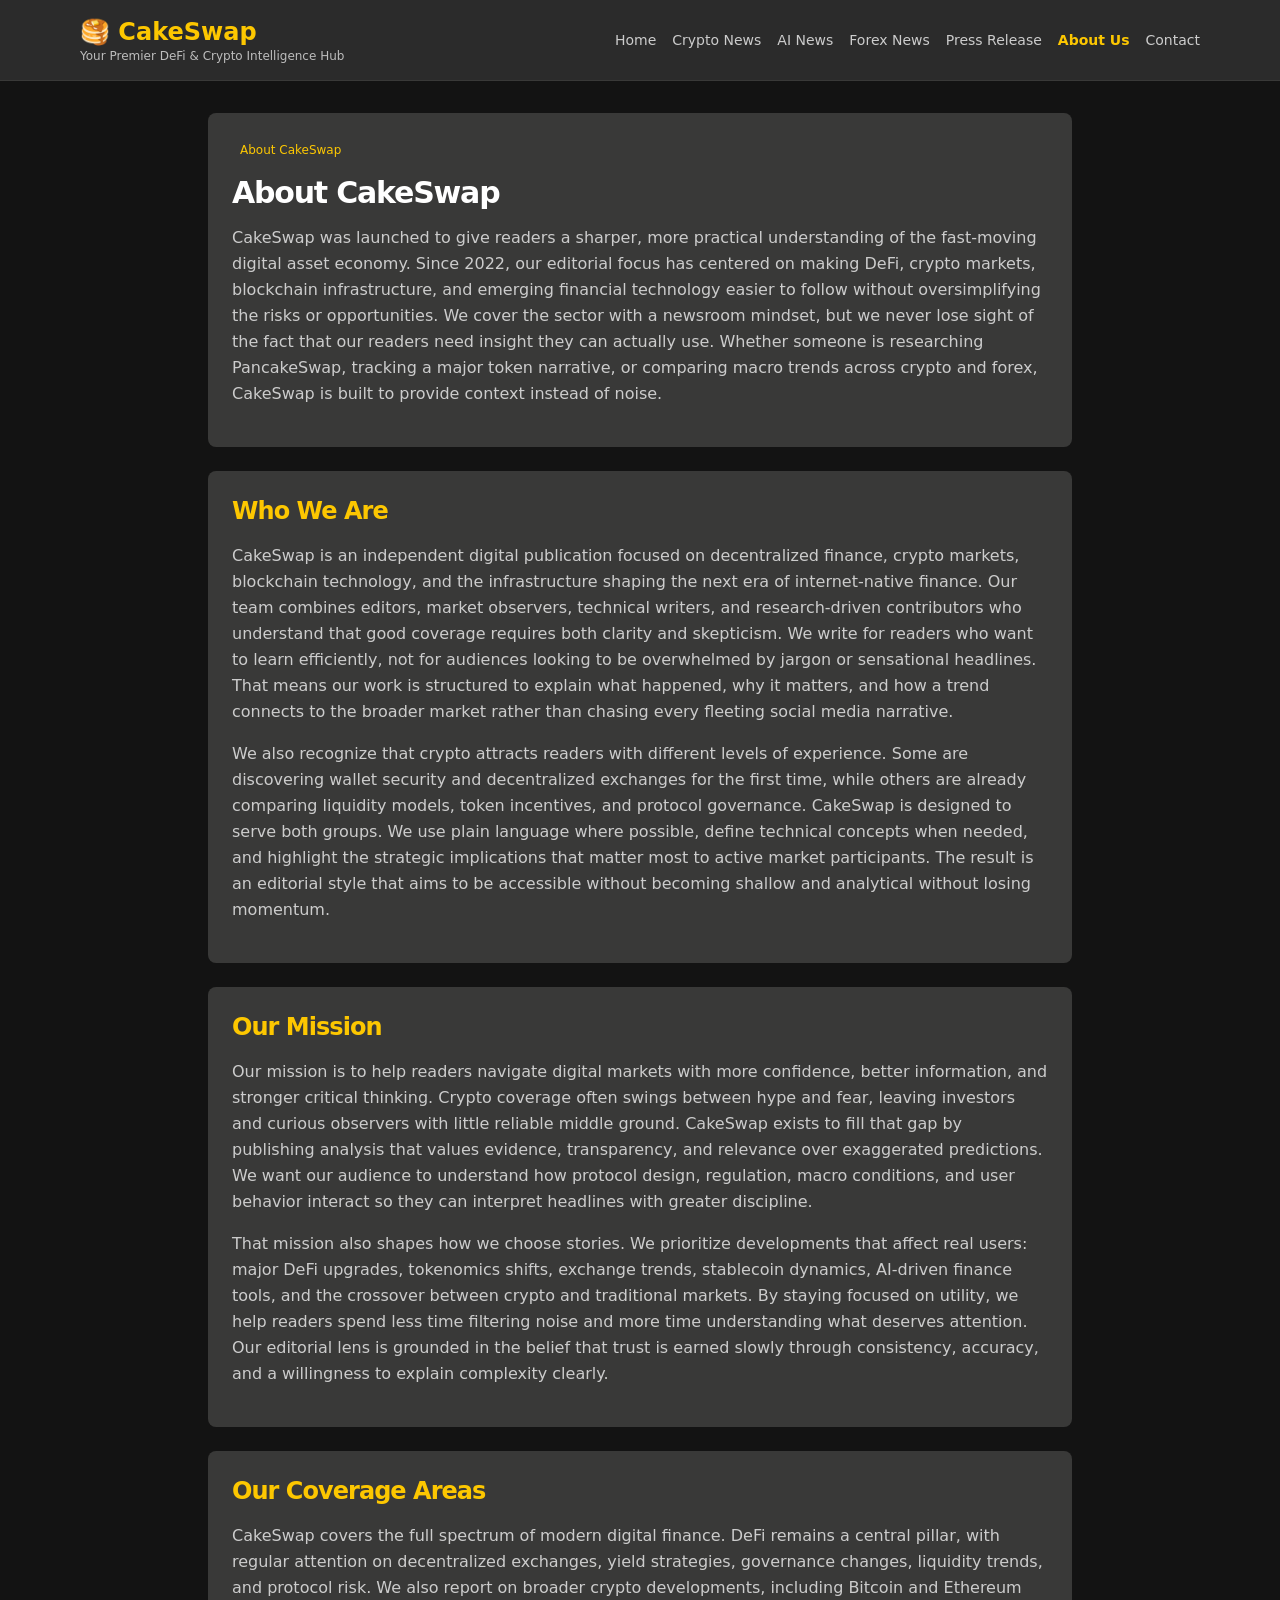
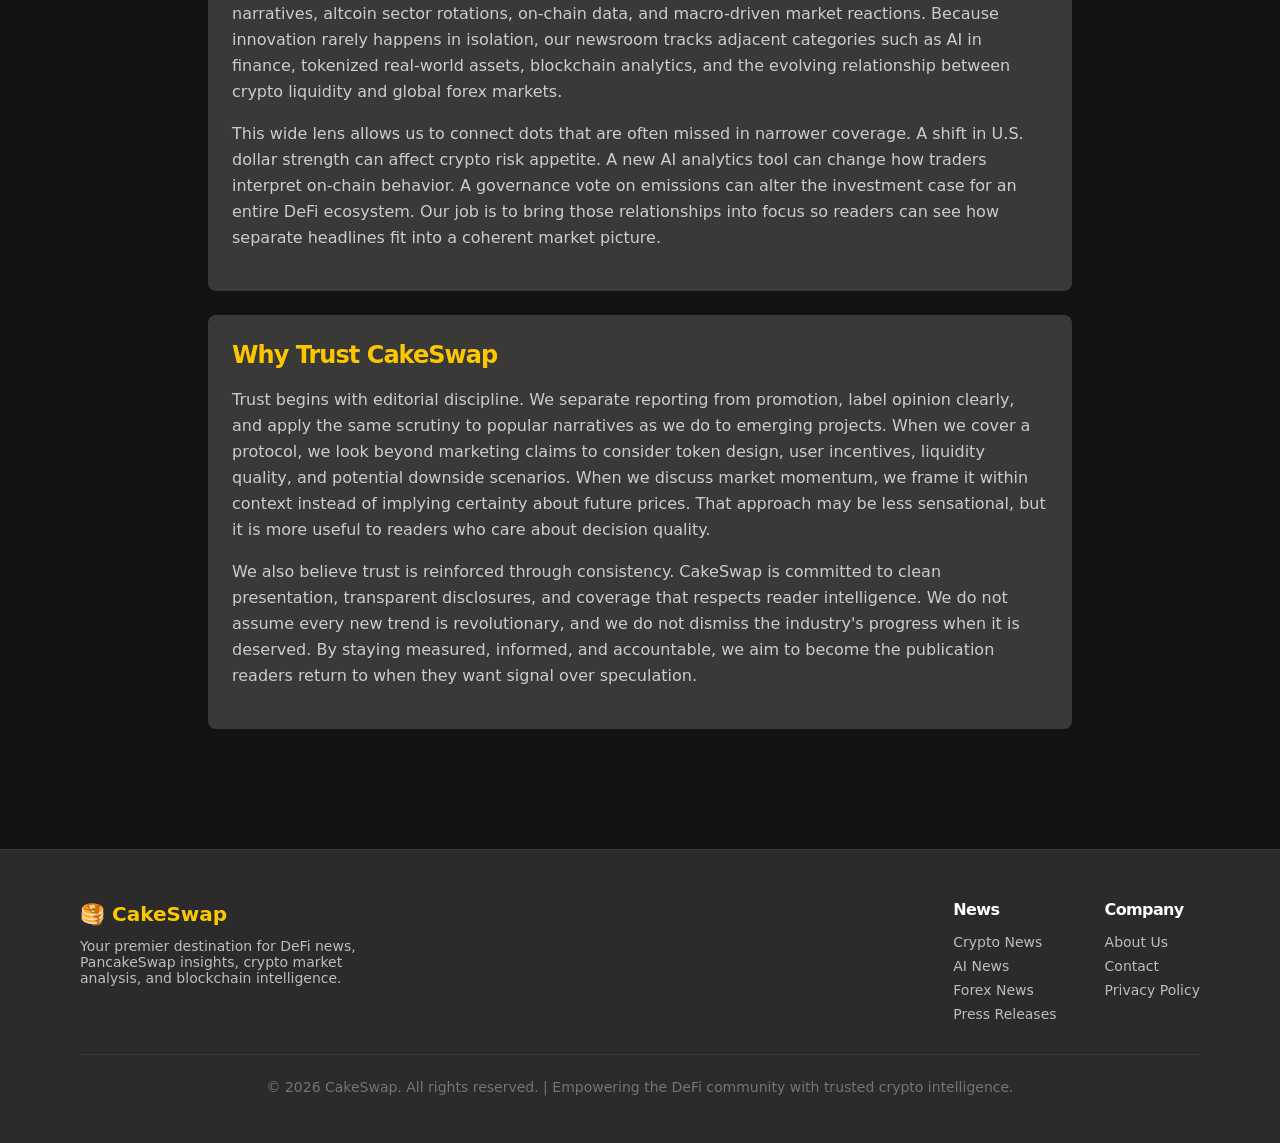
==== commit 03f95bbf: "feat: restructure site as CakeSwap with new crypto content on all pages Agent-Logs-Url: https://gith" ====
--- a/about-us.html
+++ b/about-us.html
@@ -1,372 +1,99 @@
-<!DOCTYPE html><html lang="en-US" data-theme="dark-mode" prefix="og: https://ogp.me/ns#"><head>
-	<meta charset="UTF-8">
-	<meta name="viewport" content="width=device-width, initial-scale=1.0">
-<title>About Us - LrcNews</title>
-<meta name="description" content="LrcNews is a dedicated digital media platform covering the rapidly evolving world of cryptocurrency, DeFi, and blockchain technology.">
-<meta name="robots" content="index, follow, max-image-preview:large, max-snippet:-1, max-video-preview:-1">
-<meta property="og:locale" content="en_US">
-<meta property="og:type" content="website">
-<meta property="og:title" content="About Us - LrcNews">
-<meta property="og:description" content="LrcNews is a dedicated digital media platform covering the rapidly evolving world of cryptocurrency, DeFi, and blockchain technology.">
-<meta property="og:site_name" content="LrcNews">
-<meta name="twitter:card" content="summary_large_image">
-<meta name="twitter:title" content="About Us - LrcNews">
-<meta name="twitter:description" content="LrcNews is a dedicated digital media platform covering the rapidly evolving world of cryptocurrency, DeFi, and blockchain technology.">
-<meta name="twitter:site" content="@LrcNews">
-<meta name="twitter:creator" content="@LrcNews">
-<link rel="stylesheet" href="1de98341b7e33ab1.css">
-	<style data-no-optimize="1" id="cwv-perf">.footer-area { content-visibility: auto; contain-intrinsic-size: auto 400px; }</style>
-	
-<style id="wp-img-auto-sizes-contain-inline-css" type="text/css"></style>
-
-<style id="wp-emoji-styles-inline-css" type="text/css"></style>
-<style id="classic-theme-styles-inline-css" type="text/css"></style>
-<style id="rank-math-related-posts-style-inline-css" type="text/css"></style>
-<style id="global-styles-inline-css" type="text/css">:root { --wp--preset--aspect-ratio--square: 1; --wp--preset--aspect-ratio--4-3: 4/3; --wp--preset--aspect-ratio--3-4: 3/4; --wp--preset--aspect-ratio--3-2: 3/2; --wp--preset--aspect-ratio--2-3: 2/3; --wp--preset--aspect-ratio--16-9: 16/9; --wp--preset--aspect-ratio--9-16: 9/16; --wp--preset--color--black: #000000; --wp--preset--color--cyan-bluish-gray: #abb8c3; --wp--preset--color--white: #ffffff; --wp--preset--color--pale-pink: #f78da7; --wp--preset--color--vivid-red: #cf2e2e; --wp--preset--color--luminous-vivid-orange: #ff6900; --wp--preset--color--luminous-vivid-amber: #fcb900; --wp--preset--color--light-green-cyan: #7bdcb5; --wp--preset--color--vivid-green-cyan: #00d084; --wp--preset--color--pale-cyan-blue: #8ed1fc; --wp--preset--color--vivid-cyan-blue: #0693e3; --wp--preset--color--vivid-purple: #9b51e0; --wp--preset--color--neeon-primary: #2962ff; --wp--preset--color--neeon-secondary: #0034c2; --wp--preset--color--neeon-button-dark-gray: #333333; --wp--preset--color--neeon-button-light-gray: #a5a6aa; --wp--preset--color--neeon-button-white: #ffffff; --wp--preset--gradient--vivid-cyan-blue-to-vivid-purple: linear-gradient(135deg,rgb(6,147,227) 0%,rgb(155,81,224) 100%); --wp--preset--gradient--light-green-cyan-to-vivid-green-cyan: linear-gradient(135deg,rgb(122,220,180) 0%,rgb(0,208,130) 100%); --wp--preset--gradient--luminous-vivid-amber-to-luminous-vivid-orange: linear-gradient(135deg,rgb(252,185,0) 0%,rgb(255,105,0) 100%); --wp--preset--gradient--luminous-vivid-orange-to-vivid-red: linear-gradient(135deg,rgb(255,105,0) 0%,rgb(207,46,46) 100%); --wp--preset--gradient--very-light-gray-to-cyan-bluish-gray: linear-gradient(135deg,rgb(238,238,238) 0%,rgb(169,184,195) 100%); --wp--preset--gradient--cool-to-warm-spectrum: linear-gradient(135deg,rgb(74,234,220) 0%,rgb(151,120,209) 20%,rgb(207,42,186) 40%,rgb(238,44,130) 60%,rgb(251,105,98) 80%,rgb(254,248,76) 100%); --wp--preset--gradient--blush-light-purple: linear-gradient(135deg,rgb(255,206,236) 0%,rgb(152,150,240) 100%); --wp--preset--gradient--blush-bordeaux: linear-gradient(135deg,rgb(254,205,165) 0%,rgb(254,45,45) 50%,rgb(107,0,62) 100%); --wp--preset--gradient--luminous-dusk: linear-gradient(135deg,rgb(255,203,112) 0%,rgb(199,81,192) 50%,rgb(65,88,208) 100%); --wp--preset--gradient--pale-ocean: linear-gradient(135deg,rgb(255,245,203) 0%,rgb(182,227,212) 50%,rgb(51,167,181) 100%); --wp--preset--gradient--electric-grass: linear-gradient(135deg,rgb(202,248,128) 0%,rgb(113,206,126) 100%); --wp--preset--gradient--midnight: linear-gradient(135deg,rgb(2,3,129) 0%,rgb(40,116,252) 100%); --wp--preset--gradient--neeon-gradient-color: linear-gradient(135deg, rgba(255, 0, 0, 1) 0%, rgba(252, 75, 51, 1) 100%); --wp--preset--font-size--small: 12px; --wp--preset--font-size--medium: 20px; --wp--preset--font-size--large: 36px; --wp--preset--font-size--x-large: 42px; --wp--preset--font-size--normal: 16px; --wp--preset--font-size--huge: 50px; --wp--preset--spacing--20: 0.44rem; --wp--preset--spacing--30: 0.67rem; --wp--preset--spacing--40: 1rem; --wp--preset--spacing--50: 1.5rem; --wp--preset--spacing--60: 2.25rem; --wp--preset--spacing--70: 3.38rem; --wp--preset--spacing--80: 5.06rem; --wp--preset--shadow--natural: 6px 6px 9px rgba(0, 0, 0, 0.2); --wp--preset--shadow--deep: 12px 12px 50px rgba(0, 0, 0, 0.4); --wp--preset--shadow--sharp: 6px 6px 0px rgba(0, 0, 0, 0.2); --wp--preset--shadow--outlined: 6px 6px 0px -3px rgb(255, 255, 255), 6px 6px rgb(0, 0, 0); --wp--preset--shadow--crisp: 6px 6px 0px rgb(0, 0, 0); }</style>
-<link rel="stylesheet" id="chain-wire-css" href="chainwire-public.css" type="text/css" media="all">
-<link rel="stylesheet" id="contact-form-7-css" href="styles.css" type="text/css" media="all">
-<link rel="stylesheet" href="dialog.min.css"><link rel="stylesheet" id="elementor-frontend-css" href="frontend.min.css" type="text/css" media="all">
-<style id="elementor-frontend-inline-css" type="text/css">.elementor-kit-224 { --e-global-color-primary: #CA9C24; --e-global-color-secondary: #040404; --e-global-color-text: #7A7A7A; --e-global-color-accent: #61CE70; --e-global-typography-primary-font-family: "Roboto"; --e-global-typography-primary-font-weight: 600; --e-global-typography-secondary-font-family: "Roboto Slab"; --e-global-typography-secondary-font-weight: 400; --e-global-typography-text-font-family: "Roboto"; --e-global-typography-text-font-weight: 400; --e-global-typography-accent-font-family: "Roboto"; --e-global-typography-accent-font-weight: 500; }
-.elementor-section.elementor-section-boxed > .elementor-container { max-width: 1320px; }
-.elementor-widget:not(:last-child) { margin-block-end: 30px; }
-.elementor-element { --widgets-spacing: 30px 30px; --widgets-spacing-row: 30px; --widgets-spacing-column: 30px; }
-h1.entry-title { display: var(--page-title-display); }
-@media (max-width: 1024px) {
-  .elementor-section.elementor-section-boxed > .elementor-container { max-width: 1024px; }
-}
-@media (max-width: 767px) {
-  .elementor-section.elementor-section-boxed > .elementor-container { max-width: 767px; }
-}
-.elementor-753 .elementor-element.elementor-element-e457995 { padding: 80px 0px; }
-.elementor-753 .elementor-element.elementor-element-636d35a > .elementor-element-populated { padding: 0px 12px; }
-.elementor-753 .elementor-element.elementor-element-14a01a4 { --e-image-carousel-slides-to-show: 1; }
-.elementor-753 .elementor-element.elementor-element-85f5920.elementor-column.elementor-element[data-element_type="column"] > .elementor-widget-wrap.elementor-element-populated { align-content: center; align-items: center; }
-.elementor-753 .elementor-element.elementor-element-85f5920 > .elementor-element-populated { padding: 0px 12px; }
-.elementor-753 .elementor-element.elementor-element-20317be > .elementor-widget-container { margin: -9px 0px 0px; }
-.elementor-753 .elementor-element.elementor-element-be3e298 { padding: 50px 0px 80px; }
-.elementor-753 .elementor-element.elementor-element-9a1ac94 > .elementor-widget-container { margin: 0px 0px 15px; }
-.elementor-753 .elementor-element.elementor-element-9a1ac94 { text-align: center; }
-@media (max-width: 1024px) {
-  .elementor-753 .elementor-element.elementor-element-85f5920 > .elementor-element-populated { margin: 40px 0px 0px; --e-column-margin-right: 0px; --e-column-margin-left: 0px; }
-}
-@media (min-width: 768px) {
-  .elementor-753 .elementor-element.elementor-element-636d35a { width: 58%; }
-  .elementor-753 .elementor-element.elementor-element-85f5920 { width: 42%; }
-}
-@media (max-width: 1024px) and (min-width: 768px) {
-  .elementor-753 .elementor-element.elementor-element-636d35a { width: 100%; }
-  .elementor-753 .elementor-element.elementor-element-85f5920 { width: 100%; }
-}
-.scrollable-text { max-height: 300px; overflow-y: auto; padding-right: 10px; }
-.scrollable-text::-webkit-scrollbar { width: 6px; }
-.scrollable-text::-webkit-scrollbar-thumb { background: rgb(136, 136, 136); border-radius: 10px; }
-.scrollable-text { scrollbar-width: none; }
-.scrollable-text::-webkit-scrollbar { display: none; }</style>
-<link rel="stylesheet" id="widget-image-css" href="widget-image.min.css" type="text/css" media="all">
-<link rel="stylesheet" id="e-sticky-css" href="sticky.min.css" type="text/css" media="all">
-<link rel="stylesheet" id="e-animation-fadeInUp-css" href="fadeInUp.min.css" type="text/css" media="all">
-<link rel="stylesheet" id="e-popup-css" href="popup.min.css" type="text/css" media="all">
-<link rel="stylesheet" id="elementor-icons-css" href="elementor-icons.min.css" type="text/css" media="all">
-<link rel="stylesheet" id="font-awesome-5-all-css" href="all.min.css" type="text/css" media="all">
-<link rel="stylesheet" id="font-awesome-4-shim-css" href="v4-shims.min.css" type="text/css" media="all">
-<link rel="stylesheet" id="swiper-css" href="swiper.min.css" type="text/css" media="all">
-<link rel="stylesheet" id="e-swiper-css" href="e-swiper.min.css" type="text/css" media="all">
-<link rel="stylesheet" id="widget-image-carousel-css" href="widget-image-carousel.min.css" type="text/css" media="all">
-<style id="neeon-gfonts-css" media="all">@font-face { font-family: "Montserrat"; src: url("") format("woff2"); font-style: normal; font-weight: 400; font-display: fallback; unicode-range: U+460-52F, U+1C80-1C8A, U+20B4, U+2DE0-2DFF, U+A640-A69F, U+FE2E-FE2F; }
-@font-face { font-family: "Montserrat"; src: url("") format("woff2"); font-style: normal; font-weight: 400; font-display: fallback; unicode-range: U+301, U+400-45F, U+490-491, U+4B0-4B1, U+2116; }
-@font-face { font-family: "Montserrat"; src: url("") format("woff2"); font-style: normal; font-weight: 400; font-display: fallback; unicode-range: U+102-103, U+110-111, U+128-129, U+168-169, U+1A0-1A1, U+1AF-1B0, U+300-301, U+303-304, U+308-309, U+323, U+329, U+1EA0-1EF9, U+20AB; }
-@font-face { font-family: "Montserrat"; src: url("") format("woff2"); font-style: normal; font-weight: 400; font-display: fallback; unicode-range: U+100-2BA, U+2BD-2C5, U+2C7-2CC, U+2CE-2D7, U+2DD-2FF, U+304, U+308, U+329, U+1D00-1DBF, U+1E00-1E9F, U+1EF2-1EFF, U+2020, U+20A0-20AB, U+20AD-20C0, U+2113, U+2C60-2C7F, U+A720-A7FF; }
-@font-face { font-family: "Montserrat"; src: url("") format("woff2"); font-style: normal; font-weight: 400; font-display: fallback; unicode-range: U+0-FF, U+131, U+152-153, U+2BB-2BC, U+2C6, U+2DA, U+2DC, U+304, U+308, U+329, U+2000-206F, U+20AC, U+2122, U+2191, U+2193, U+2212, U+2215, U+FEFF, U+FFFD; }
-@font-face { font-family: "Montserrat"; src: url("") format("woff2"); font-style: normal; font-weight: 500; font-display: fallback; unicode-range: U+460-52F, U+1C80-1C8A, U+20B4, U+2DE0-2DFF, U+A640-A69F, U+FE2E-FE2F; }
-@font-face { font-family: "Montserrat"; src: url("") format("woff2"); font-style: normal; font-weight: 500; font-display: fallback; unicode-range: U+301, U+400-45F, U+490-491, U+4B0-4B1, U+2116; }
-@font-face { font-family: "Montserrat"; src: url("") format("woff2"); font-style: normal; font-weight: 500; font-display: fallback; unicode-range: U+102-103, U+110-111, U+128-129, U+168-169, U+1A0-1A1, U+1AF-1B0, U+300-301, U+303-304, U+308-309, U+323, U+329, U+1EA0-1EF9, U+20AB; }
-@font-face { font-family: "Montserrat"; src: url("") format("woff2"); font-style: normal; font-weight: 500; font-display: fallback; unicode-range: U+100-2BA, U+2BD-2C5, U+2C7-2CC, U+2CE-2D7, U+2DD-2FF, U+304, U+308, U+329, U+1D00-1DBF, U+1E00-1E9F, U+1EF2-1EFF, U+2020, U+20A0-20AB, U+20AD-20C0, U+2113, U+2C60-2C7F, U+A720-A7FF; }
-@font-face { font-family: "Montserrat"; src: url("") format("woff2"); font-style: normal; font-weight: 500; font-display: fallback; unicode-range: U+0-FF, U+131, U+152-153, U+2BB-2BC, U+2C6, U+2DA, U+2DC, U+304, U+308, U+329, U+2000-206F, U+20AC, U+2122, U+2191, U+2193, U+2212, U+2215, U+FEFF, U+FFFD; }
-@font-face { font-family: "Montserrat"; src: url("") format("woff2"); font-style: normal; font-weight: 700; font-display: fallback; unicode-range: U+460-52F, U+1C80-1C8A, U+20B4, U+2DE0-2DFF, U+A640-A69F, U+FE2E-FE2F; }
-@font-face { font-family: "Montserrat"; src: url("") format("woff2"); font-style: normal; font-weight: 700; font-display: fallback; unicode-range: U+301, U+400-45F, U+490-491, U+4B0-4B1, U+2116; }
-@font-face { font-family: "Montserrat"; src: url("") format("woff2"); font-style: normal; font-weight: 700; font-display: fallback; unicode-range: U+102-103, U+110-111, U+128-129, U+168-169, U+1A0-1A1, U+1AF-1B0, U+300-301, U+303-304, U+308-309, U+323, U+329, U+1EA0-1EF9, U+20AB; }
-@font-face { font-family: "Montserrat"; src: url("") format("woff2"); font-style: normal; font-weight: 700; font-display: fallback; unicode-range: U+100-2BA, U+2BD-2C5, U+2C7-2CC, U+2CE-2D7, U+2DD-2FF, U+304, U+308, U+329, U+1D00-1DBF, U+1E00-1E9F, U+1EF2-1EFF, U+2020, U+20A0-20AB, U+20AD-20C0, U+2113, U+2C60-2C7F, U+A720-A7FF; }
-@font-face { font-family: "Montserrat"; src: url("") format("woff2"); font-style: normal; font-weight: 700; font-display: fallback; unicode-range: U+0-FF, U+131, U+152-153, U+2BB-2BC, U+2C6, U+2DA, U+2DC, U+304, U+308, U+329, U+2000-206F, U+20AC, U+2122, U+2191, U+2193, U+2212, U+2215, U+FEFF, U+FFFD; }
-@font-face { font-family: "Spartan"; src: url("") format("woff2"); font-style: normal; font-weight: 400; font-display: fallback; unicode-range: U+100-2BA, U+2BD-2C5, U+2C7-2CC, U+2CE-2D7, U+2DD-2FF, U+304, U+308, U+329, U+1D00-1DBF, U+1E00-1E9F, U+1EF2-1EFF, U+2020, U+20A0-20AB, U+20AD-20C0, U+2113, U+2C60-2C7F, U+A720-A7FF; }
-@font-face { font-family: "Spartan"; src: url("") format("woff2"); font-style: normal; font-weight: 400; font-display: fallback; unicode-range: U+0-FF, U+131, U+152-153, U+2BB-2BC, U+2C6, U+2DA, U+2DC, U+304, U+308, U+329, U+2000-206F, U+20AC, U+2122, U+2191, U+2193, U+2212, U+2215, U+FEFF, U+FFFD; }
-@font-face { font-family: "Spartan"; src: url("") format("woff2"); font-style: normal; font-weight: 500; font-display: fallback; unicode-range: U+100-2BA, U+2BD-2C5, U+2C7-2CC, U+2CE-2D7, U+2DD-2FF, U+304, U+308, U+329, U+1D00-1DBF, U+1E00-1E9F, U+1EF2-1EFF, U+2020, U+20A0-20AB, U+20AD-20C0, U+2113, U+2C60-2C7F, U+A720-A7FF; }
-@font-face { font-family: "Spartan"; src: url("") format("woff2"); font-style: normal; font-weight: 500; font-display: fallback; unicode-range: U+0-FF, U+131, U+152-153, U+2BB-2BC, U+2C6, U+2DA, U+2DC, U+304, U+308, U+329, U+2000-206F, U+20AC, U+2122, U+2191, U+2193, U+2212, U+2215, U+FEFF, U+FFFD; }
-@font-face { font-family: "Spartan"; src: url("") format("woff2"); font-style: normal; font-weight: 600; font-display: fallback; unicode-range: U+100-2BA, U+2BD-2C5, U+2C7-2CC, U+2CE-2D7, U+2DD-2FF, U+304, U+308, U+329, U+1D00-1DBF, U+1E00-1E9F, U+1EF2-1EFF, U+2020, U+20A0-20AB, U+20AD-20C0, U+2113, U+2C60-2C7F, U+A720-A7FF; }
-@font-face { font-family: "Spartan"; src: url("") format("woff2"); font-style: normal; font-weight: 600; font-display: fallback; unicode-range: U+0-FF, U+131, U+152-153, U+2BB-2BC, U+2C6, U+2DA, U+2DC, U+304, U+308, U+329, U+2000-206F, U+20AC, U+2122, U+2191, U+2193, U+2212, U+2215, U+FEFF, U+FFFD; }
-@font-face { font-family: "Spartan"; src: url("") format("woff2"); font-style: normal; font-weight: 700; font-display: fallback; unicode-range: U+100-2BA, U+2BD-2C5, U+2C7-2CC, U+2CE-2D7, U+2DD-2FF, U+304, U+308, U+329, U+1D00-1DBF, U+1E00-1E9F, U+1EF2-1EFF, U+2020, U+20A0-20AB, U+20AD-20C0, U+2113, U+2C60-2C7F, U+A720-A7FF; }
-@font-face { font-family: "Spartan"; src: url("") format("woff2"); font-style: normal; font-weight: 700; font-display: fallback; unicode-range: U+0-FF, U+131, U+152-153, U+2BB-2BC, U+2C6, U+2DA, U+2DC, U+304, U+308, U+329, U+2000-206F, U+20AC, U+2122, U+2191, U+2193, U+2212, U+2215, U+FEFF, U+FFFD; }</style>
-<link rel="stylesheet" id="bootstrap-css" href="bootstrap.min.css" type="text/css" media="all">
-<link rel="stylesheet" id="flaticon-neeon-css" href="flaticon.css" type="text/css" media="all">
-<link rel="stylesheet" id="magnific-popup-css" href="magnific-popup.css" type="text/css" media="all">
-<link rel="stylesheet" id="font-awesome-css" href="font-awesome.min-1.css" type="text/css" media="all">
-<link rel="stylesheet" id="animate-css" href="animate.min.css" type="text/css" media="all">
-<link rel="stylesheet" id="neeon-default-css" href="default.css" type="text/css" media="all">
-<link rel="stylesheet" id="neeon-elementor-css" href="elementor.css" type="text/css" media="all">
-<link rel="stylesheet" id="neeon-style-css" href="style.css" type="text/css" media="all">
-<style id="neeon-style-inline-css" type="text/css">.entry-banner { background-color: rgb(247, 247, 247); }</style>
-<link rel="stylesheet" id="mediaelement-css" href="mediaelementplayer-legacy.min.css" type="text/css" media="all">
-<link rel="stylesheet" id="wp-mediaelement-css" href="wp-mediaelement.min.css" type="text/css" media="all">
-<link rel="stylesheet" id="eael-general-css" href="general.min.css" type="text/css" media="all">
-<style id="neeon-dynamic-inline-css" type="text/css">@media (min-width: 1400px) {
-  .container { max-width: 1320px; }
-}
-a { color: rgb(41, 98, 255); }
-.scroll-wrap::after { color: rgb(41, 98, 255); }
-.scroll-wrap svg.scroll-circle path { stroke: rgb(41, 98, 255); }
-.site-header .site-branding a, .mean-container .mean-bar .mobile-logo, .additional-menu-area .sidenav .additional-logo a { color: rgb(41, 98, 255); }
-.site-header .site-branding a img, .header-style-11 .site-header .site-branding a img { max-width: 250px; }
-body { color: rgb(108, 111, 114); font-family: "Montserrat", sans-serif !important; font-size: 16px; line-height: 28px; font-weight: 100; font-style: normal; }
-h1, h2, h3, h4, h5, h6 { font-family: "Spartan", sans-serif; font-weight: 700; }
-h1 { font-size: 36px; line-height: 40px; font-style: normal; }
-h2 { font-size: 28.44px; line-height: 32px; font-style: normal; }
-.site-header .main-navigation nav ul li a { font-family: "Spartan", sans-serif; font-size: 14px; line-height: 22px; font-weight: 600; color: rgb(0, 0, 0); font-style: normal; }
-.site-header .main-navigation ul li ul li a { font-family: "Spartan", sans-serif; font-size: 13px; line-height: 22px; font-weight: 500; color: rgb(101, 101, 103); font-style: normal; }
-.site-header .main-navigation ul.menu > li > a:hover { color: rgb(41, 98, 255); }
-.site-header .main-navigation ul.menu li.current-menu-item > a, .site-header .main-navigation ul.menu > li.current > a { color: rgb(41, 98, 255); }
-.site-header .main-navigation ul.menu li.current-menu-ancestor > a { color: rgb(41, 98, 255); }
-.site-header .main-navigation nav > ul > li > a::before { background-color: rgb(41, 98, 255); }
-.additional-menu-area .sidenav-social span a:hover { background-color: rgb(41, 98, 255); }
-.site-header .main-navigation ul li ul { background-color: rgb(255, 255, 255); }
-.site-header .main-navigation ul.menu li ul.sub-menu li a:hover { color: rgb(41, 98, 255); }
-.site-header .main-navigation ul li ul.sub-menu li:hover > a::before { background-color: rgb(41, 98, 255); }
-.site-header .main-navigation ul li ul li:hover { background-color: rgb(255, 255, 255); }
-.header-style-13 .header-social li a:hover, .header-style-6 .header-search-six .search-form button:hover, .header-style-8 .header-search-six .search-form button:hover, .header-style-10 .header-search-six .search-form button:hover { color: rgb(41, 98, 255); }
-.mobile-top-bar .mobile-social li a:hover, .additional-menu-area .sidenav .closebtn { background-color: rgb(41, 98, 255); }
-.mobile-top-bar .mobile-top .icon-left, .mobile-top-bar .mobile-top .info-text a:hover, .additional-menu-area .sidenav-address span a:hover, .additional-menu-area .sidenav-address span i { color: rgb(41, 98, 255); }
-.breadcrumb-area .entry-breadcrumb span a, .breadcrumb-trail ul.trail-items li a { color: rgb(100, 100, 100); }
-.breadcrumb-area .entry-breadcrumb span a:hover, .breadcrumb-trail ul.trail-items li a:hover { color: rgb(41, 98, 255); }
-.breadcrumb-trail ul.trail-items li, .entry-banner .entry-breadcrumb .delimiter, .entry-banner .entry-breadcrumb .dvdr { color: rgb(100, 100, 100); }
-.entry-banner::after { background: rgba(247, 247, 247, 0.1); }
-.entry-banner .entry-banner-content { padding-top: 30px; padding-bottom: 30px; }
-.footer-top-area .widget a, .footer-area .footer-social li a, .footer-top-area .widget ul.menu li a::before, .footer-top-area .widget_archive li a::before, .footer-top-area ul li.recentcomments a::before, .footer-top-area ul li.recentcomments span a::before, .footer-top-area .widget_categories li a::before, .footer-top-area .widget_pages li a::before, .footer-top-area .widget_meta li a::before, .footer-top-area .widget_recent_entries ul li a::before, .footer-top-area .post-box-style .post-content .entry-title a { color: rgb(208, 208, 208); }
-.footer-top-area .widget a:hover, .footer-top-area .widget a:active, .footer-top-area ul li a:hover i, .footer-top-area .widget ul.menu li a:hover::before, .footer-top-area .widget_archive li a:hover::before, .footer-top-area .widget_categories li a:hover::before, .footer-top-area .widget_pages li a:hover::before, .footer-top-area .widget_meta li a:hover::before, .footer-top-area .widget_recent_entries ul li a:hover::before, .footer-top-area .post-box-style .post-content .entry-title a:hover { color: rgb(255, 255, 255); }
-.footer-style-3 .footer-top-area { background-color: rgb(16, 18, 19); color: rgb(255, 255, 255); }
-.footer-style-3 .footer-top-area a, .footer-style-3 .footer-area .copyright a, .footer-style-3 .footer-top-area .widget ul.menu li a { color: rgb(208, 208, 208); }
-.footer-style-3 .footer-top-area a:hover, .footer-style-3 .footer-area .copyright a:hover, .footer-style-3 .footer-top-area .widget ul.menu li a:hover { color: rgb(255, 255, 255); }
-.button-style-2, .search-form button, .play-btn-primary, .button-style-1:hover::before, a.button-style-3:hover, .section-title .swiper-button > div:hover { background-color: rgb(41, 98, 255); }
-.play-btn-primary:hover, .play-btn-white:hover, .play-btn-white-xl:hover, .play-btn-white-lg:hover, .play-btn-transparent:hover, .play-btn-transparent-2:hover, .play-btn-transparent-3:hover, .play-btn-gray:hover, .search-form button:hover, .button-style-2:hover::before { background-color: rgb(0, 52, 194); }
-[data-theme="dark-mode"] body, [data-theme="dark-mode"] .header-area, [data-theme="dark-mode"] .header-menu, [data-theme="dark-mode"] .site-content, [data-theme="dark-mode"] .error-page-area, [data-theme="dark-mode"] #page .content-area, [data-theme="dark-mode"] .rt-post-box-style5 .rt-item, [data-theme="dark-mode"] .rt-post-box-style6 .rt-item, [data-theme="dark-mode"] .rt-thumb-slider-horizontal-4 .rt-thumnail-area.box-layout, [data-theme="dark-mode"] .grid-box-layout .rt-item, [data-theme="dark-mode"] .rt-post-list-style1.list-box-layout .rt-item, [data-theme="dark-mode"] .rt-post-list-style2.list-box-layout, [data-theme="dark-mode"] .rt-post-list-style4.list-box-layout, [data-theme="dark-mode"] .rt-post-list-style7.list-box-layout { background-color: rgb(16, 18, 19) !important; }
-[data-theme="dark-mode"] .entry-banner, [data-theme="dark-mode"] .dark-section2, [data-theme="dark-mode"] .elementor-background-overlay, [data-theme="dark-mode"] .topbar-style-1 .header-top-bar, [data-theme="dark-mode"] .additional-menu-area .sidenav, [data-theme="dark-mode"] .dark-section2 .fluentform-widget-wrapper, [data-theme="dark-mode"] .dark-fluentform .elementor-widget-container, [data-theme="dark-mode"] .dark-section3 .elementor-widget-wrap, [data-theme="dark-mode"] .dark-section .elementor-widget-container, [data-theme="dark-mode"] blockquote, [data-theme="dark-mode"] .neeon-content-table, [data-theme="dark-mode"] .rt-post-slider-default.rt-post-slider-style4 .rt-item .entry-content, [data-theme="dark-mode"] .about-author, [data-theme="dark-mode"] .rt-cat-description, [data-theme="dark-mode"] .comments-area, [data-theme="dark-mode"] .post-audio-player, [data-theme="dark-mode"] .dark-section1.elementor-section, [data-theme="dark-mode"] .dark-site-subscribe .elementor-widget-container, [data-theme="dark-mode"] .sidebar-widget-area .fluentform .frm-fluent-form, [data-theme="dark-mode"] .rt-post-tab-style5 .rt-item-box .entry-content, [data-theme="dark-mode"] .rt-thumb-slider-horizontal-4 .rt-thumnail-area, [data-theme="dark-mode"] .topbar-style-3 .header-top-bar, [data-theme="dark-mode"] .topbar-style-4 .header-top-bar, [data-theme="dark-mode"] .rt-news-ticker .ticker-wrapper .ticker-content, [data-theme="dark-mode"] .rt-news-ticker .ticker-wrapper .ticker, [data-theme="dark-mode"] .rt-news-ticker .ticker-wrapper .ticker-swipe, [data-theme="dark-mode"] .rt-post-slider-style5 .rt-item .rt-image + .entry-content, [data-theme="dark-mode"] .rt-post-box-style3 .rt-item-wrap .entry-content, [data-theme="dark-mode"] .rt-post-box-style4 .rt-item .entry-content { background-color: rgb(23, 24, 24) !important; }
-[data-theme="dark-mode"] body, [data-theme="dark-mode"] .breadcrumb-area .entry-breadcrumb span a, [data-theme="dark-mode"] .rt-post-grid-default .rt-item .post_excerpt, [data-theme="dark-mode"] .rt-post-list-default .rt-item .post_excerpt, [data-theme="dark-mode"] .rt-section-title.style2 .entry-text, [data-theme="dark-mode"] .rt-title-text-button .entry-content, [data-theme="dark-mode"] .rt-contact-info .entry-text, [data-theme="dark-mode"] .rt-contact-info .entry-text a, [data-theme="dark-mode"] .fluentform .subscribe-form p, [data-theme="dark-mode"] .additional-menu-area .sidenav-address span a, [data-theme="dark-mode"] .meta-tags a, [data-theme="dark-mode"] .entry-content p, [data-theme="dark-mode"] #respond .logged-in-as a, [data-theme="dark-mode"] .about-author .author-bio, [data-theme="dark-mode"] .comments-area .main-comments .comment-text, [data-theme="dark-mode"] .rt-skills .rt-skill-each .rt-name, [data-theme="dark-mode"] .rt-skills .rt-skill-each .progress .progress-bar > span, [data-theme="dark-mode"] .team-single .team-info ul li, [data-theme="dark-mode"] .team-single .team-info ul li a, [data-theme="dark-mode"] .error-page-area p, [data-theme="dark-mode"] blockquote.wp-block-quote cite, [data-theme="dark-mode"] .rtrs-review-box .rtrs-review-body p, [data-theme="dark-mode"] .rtrs-review-box .rtrs-review-body .rtrs-review-meta .rtrs-review-date, [data-theme="dark-mode"] .neeon-content-table a { color: rgb(215, 215, 215); }
-[data-theme="dark-mode"] .button-style-1, [data-theme="dark-mode"] .dark-border, [data-theme="dark-mode"] .dark-border .elementor-element-populated, [data-theme="dark-mode"] .dark-border .elementor-widget-container, [data-theme="dark-mode"] .dark-border .elementor-divider-separator, [data-theme="dark-mode"] .rt-section-title.style1 .entry-title .titleline, [data-theme="dark-mode"] .rt-section-title.style4 .entry-title .titleline, [data-theme="dark-mode"] .header-style-4 .header-menu, [data-theme="dark-mode"] .header-style-10 .header-top, [data-theme="dark-mode"] .header-style-10 .header-search-six .search-form input, [data-theme="dark-mode"] .header-style-14 .logo-main-wrap, [data-theme="dark-mode"] .header-style-15 .menu-full-wrap, [data-theme="dark-mode"] .post-tab-layout ul.btn-tab li a, [data-theme="dark-mode"] .rt-post-tab .post-cat-tab a, [data-theme="dark-mode"] .rt-post-slider-default.rt-post-slider-style4 ul.entry-meta, [data-theme="dark-mode"] .dark-fluentform .elementor-widget-container, [data-theme="dark-mode"] .dark-section2 .fluentform-widget-wrapper, [data-theme="dark-mode"] .additional-menu-area .sidenav .sub-menu, [data-theme="dark-mode"] .additional-menu-area .sidenav ul li, [data-theme="dark-mode"] .rt-post-list-style4, [data-theme="dark-mode"] .rt-post-list-default .rt-item, [data-theme="dark-mode"] .post-box-style .rt-news-box-widget, [data-theme="dark-mode"] table th, [data-theme="dark-mode"] table td, [data-theme="dark-mode"] .shop-page-top, [data-theme="dark-mode"] .woocommerce-cart table.woocommerce-cart-form__contents tr td, [data-theme="dark-mode"] .woocommerce-cart table.woocommerce-cart-form__contents tr th, [data-theme="dark-mode"] .woocommerce div.product .woocommerce-tabs ul.tabs, [data-theme="dark-mode"] .woocommerce #reviews #comments ol.commentlist li .comment_container, [data-theme="dark-mode"] .woocommerce-cart table.woocommerce-cart-form__contents, [data-theme="dark-mode"] .sidebar-widget-area .widget .widgettitle .titleline, [data-theme="dark-mode"] .section-title .related-title .titleline, [data-theme="dark-mode"] .meta-tags a, [data-theme="dark-mode"] .search-form .input-group, [data-theme="dark-mode"] .post-navigation .text-left, [data-theme="dark-mode"] .post-navigation .text-right, [data-theme="dark-mode"] .post-detail-style1 .share-box-area .post-share .share-links .email-share-button, [data-theme="dark-mode"] .post-detail-style1 .share-box-area .post-share .share-links .print-share-button, [data-theme="dark-mode"] .rt-thumb-slider-horizontal-4 .rt-thumnail-area .swiper-pagination, [data-theme="dark-mode"] .elementor-category .rt-category-style2 .rt-item, [data-theme="dark-mode"] .rt-post-slider-style4 .swiper-slide, [data-theme="dark-mode"] .header-style-6 .logo-ad-wrap, [data-theme="dark-mode"] .apsc-theme-2 .apsc-each-profile a, [data-theme="dark-mode"] .apsc-theme-3 .apsc-each-profile > a, [data-theme="dark-mode"] .apsc-theme-3 .social-icon, [data-theme="dark-mode"] .apsc-theme-3 span.apsc-count, [data-theme="dark-mode"] .rt-post-box-style1 .rt-item-list .list-content, [data-theme="dark-mode"] .rt-post-box-style1 .rt-item-wrap .entry-content, [data-theme="dark-mode"] .rt-post-box-style2 .rt-item-wrap .entry-content, [data-theme="dark-mode"] .rt-post-box-style2 .rt-item-list .list-content, [data-theme="dark-mode"] .rt-post-grid-style8 > div > div, [data-theme="dark-mode"] .loadmore-wrap .before-line, [data-theme="dark-mode"] .loadmore-wrap .after-line, [data-theme="dark-mode"] .rt-post-box-style1 .rt-item-list, [data-theme="dark-mode"] .rt-post-box-style1 .rt-item-wrap .rt-item, [data-theme="dark-mode"] .xs_social_counter_widget .wslu-style-1.wslu-counter-box-shaped li.xs-counter-li, [data-theme="dark-mode"] .xs_social_counter_widget .wslu-style-3.wslu-counter-line-shaped li.xs-counter-li, [data-theme="dark-mode"] .xs_social_counter_widget .wslu-style-3.wslu-counter-line-shaped .xs-counter-li .xs-social-icon, [data-theme="dark-mode"] .xs_social_counter_widget .wslu-style-3.wslu-counter-line-shaped li.xs-counter-li .xs-social-follower { border-color: rgb(34, 33, 33) !important; }
-.section-title .related-title .titledot, .rt-section-title.style1 .entry-title .titledot, .rt-section-title.style4 .entry-title .titledot, .rt-section-title.style2 .sub-title::before, .rt-section-title.style3 .sub-title::before { background: rgb(41, 98, 255); }
-.rt-section-title .entry-title span { color: rgb(41, 98, 255); }</style>
-<link rel="stylesheet" id="elementor-gf-local-roboto-css" href="roboto.css" type="text/css" media="all">
-<link rel="stylesheet" id="elementor-gf-local-robotoslab-css" href="robotoslab.css" type="text/css" media="all">
-
-
-
-<style></style>
-        
-
-
-<link rel="manifest" href="#"><style></style>
-			
-
-
-
-<style type="text/css" id="wp-custom-css">footer { position: absolute; width: 100%; }
-.rt-section-title.style4 .entry-title { z-index: unset !important; }
-@media only screen and (max-width: 600px) {
-  .footer-style-3 .footer-top-area { padding-top: 10px; }
-}
-input::placeholder, textarea::placeholder { color: rgb(156, 163, 175); opacity: 1; }
-[data-theme="dark-mode"] input, [data-theme="dark-mode"] input:focus { color: rgb(0, 0, 0) !important; }
-body { padding-bottom: 90px; }
-[data-theme="dark-mode"] .search-form input, [data-theme="dark-mode"] .entry-header ul.entry-meta li a, [data-theme="dark-mode"] .about-author .author-title a, [data-theme="dark-mode"] .about-author ul.author-box-social li a, [data-theme="dark-mode"] .post-navigation .post-nav-title a, [data-theme="dark-mode"] .entry-content .single-post-list li, [data-theme="dark-mode"] .blog-box ul.entry-meta li.post-author a, [data-theme="dark-mode"] .blog-box .entry-content .entry-title a, [data-theme="dark-mode"] .post-detail-style2 .post-share .share-text span, [data-theme="dark-mode"] .comments-area .main-comments .comment-meta .comment-author-name a, [data-theme="dark-mode"] .comments-area .main-comments .comment-meta .comment-author-name span, [data-theme="dark-mode"] .comments-area .main-comments .replay-area a, [data-theme="dark-mode"] .post-detail-style2 .entry-content > p:first-child::first-letter, [data-theme="dark-mode"] .page-content p, [data-theme="dark-mode"] .team-single .team-single-content h4, [data-theme="dark-mode"] .team-single .team-info ul li span, [data-theme="dark-mode"] .apsc-theme-3 .apsc-each-profile a:hover .social-icon i, [data-theme="dark-mode"] .rt-category-style5.rt-category .rt-item:hover .rt-cat-name a, [data-theme="dark-mode"] .rt-category-style5.rt-category .rt-item .rt-cat-count { color: rgb(255, 255, 255) !important; }</style>
-		
-	<!-- Google Tag Manager (delayed for CWV - loads after user interaction) -->
-
-<!-- End Google Tag Manager -->
-
-<meta name="icopify-verification" content="aideMdlroWtiB1498743d74f132a2d1016472a231f47d">
-<meta name="pressbay-verify" content="iIdBSKyVeHeLul18ofCL">
-<meta name="adxom-verification" content="aideMdlroWtiB542103a804b2d9972189d2b408a3">
-<meta http-equiv="origin-trial" content="[base64]"><meta http-equiv="origin-trial" content="Amm8/NmvvQfhwCib6I7ZsmUxiSCfOxWxHayJwyU1r3gRIItzr7bNQid6O8ZYaE1GSQTa69WwhPC9flq/oYkRBwsAAACCeyJvcmlnaW4iOiJodHRwczovL2dvb2dsZXN5bmRpY2F0aW9uLmNvbTo0NDMiLCJmZWF0dXJlIjoiV2ViVmlld1hSZXF1ZXN0ZWRXaXRoRGVwcmVjYXRpb24iLCJleHBpcnkiOjE3NTgwNjcxOTksImlzU3ViZG9tYWluIjp0cnVlfQ=="><meta http-equiv="origin-trial" content="[base64]"><meta http-equiv="origin-trial" content="A93bovR+QVXNx2/[base64]"><meta http-equiv="origin-trial" content="A1S5fojrAunSDrFbD8OfGmFHdRFZymSM/1ss3G+NEttCLfHkXvlcF6LGLH8Mo5PakLO1sCASXU1/[base64]"><style>.cr-marquee-line { white-space: nowrap; display: flex; }
-#cr-widget-marquee { margin: 0px; padding: 0px; font-family: Inter, Helvetica, sans-serif; position: relative; }
-#cr-widget-marquee > * { box-sizing: border-box; }
-.cr-widget-marquee-container { display: flex; overflow: hidden; position: relative; border-radius: 10px; padding: 12px 0px; }
-.cr-widget-marquee-container__dark { background: rgb(22, 27, 32); }
-.cr-widget-marquee-container:hover > * { animation-play-state: paused !important; }
-.cr-marquee-item { cursor: pointer; display: flex; align-items: center; height: 24px; padding: 0px 16px; position: relative; text-decoration: none; }
-.cr-marquee-item__dark { color: rgb(230, 230, 230); }
-.cr-marquee-item::after { position: absolute; content: ""; height: 24px; width: 1px; left: 0px; }
-.cr-widget-marquee-container__dark .cr-marquee-item::after { background-color: rgb(57, 61, 65); }
-.cr-marquee-item__dark:hover { background-color: rgb(27, 29, 30); }
-.cr-marquee-item-coin__column { display: flex; align-items: flex-start; flex-direction: column; gap: 6px; }
-.cr-marquee-item-coin__name { font-weight: 600; }
-.cr-marquee-item-coin__symbol { font-weight: 400; }
-.cr-marquee-item-coin__icon { width: 24px; height: 24px; margin-right: 4px; position: relative; border-radius: 50%; }
-.cr-marquee-item__coin, .cr-marquee-item__price, .cr-marquee-item__change { display: flex; align-items: center; font-size: 12px; font-weight: 600; line-height: 0.9; }
-.cr-marquee-item-coin__column_flex-end { align-items: flex-end; }
-.cr-marquee-item__coin { margin-right: 12px; width: max-content; font-size: 12px; }
-.cr-marquee-item-change { font-weight: 400; color: rgb(229, 57, 53); }
-.cr-marquee-item-change__up { color: rgb(22, 199, 132); }
-.cr-marquee-item-change__down { color: rgb(238, 68, 78); }
-.cr-marquee-label { position: absolute; right: 0px; top: 8px; text-decoration: none; border-radius: 12px 0px 0px 12px; display: flex; align-items: center; justify-content: flex-start; font-size: 12px; z-index: 900; transition: background 0.3s cubic-bezier(0.4, 0.01, 0.22, 1); overflow: hidden; min-width: 36px; height: 32px; box-shadow: rgba(65, 83, 89, 0.05) 0px 20px 40px 0px, rgba(65, 83, 89, 0.03) 0px 4px 4px 0px; color: rgb(255, 255, 255); background-color: rgb(255, 255, 255); }
-.cr-marquee-label__dark { background-color: rgb(34, 38, 43); }
-.cr-marquee-label:hover { background: rgb(0, 121, 251); }
-.cr-marquee-label:hover > .cr-marquee-label__logo { color: rgb(255, 255, 255); }
-.cr-marquee-label:hover > .cr-marquee-label__text-wrap { max-width: 120px; }
-.cr-marquee-label__logo { width: 16px; height: 16px; margin: 8px 10px; color: rgb(5, 135, 255); }
-.cr-marquee-label__text-wrap { transition: max-width 0.6s cubic-bezier(0.4, 0.01, 0.22, 1); display: inline-block; width: 100%; padding: 0px; max-width: 0px; }
-.cr-marquee-label__text { padding-right: 5px; }</style><style id="theia-sticky-sidebar-stylesheet-TSS"></style></head>	
-<body class="wp-singular page-template-default page page-id-753 wp-embed-responsive wp-theme-neeon sticky-header header-style-6 footer-style-3 has-topbar topbar-style-1 no-sidebar right-sidebar product-grid-view elementor-default elementor-template-full-width elementor-kit-224 elementor-page elementor-page-753 e--ua-firefox dialog-body dialog-lightbox-body dialog-container dialog-lightbox-container" data-elementor-device-mode="desktop">
-			
-		
-	<div id="page" class="site">		
-		
-		<header style="background:#101213;padding:15px 0;border-bottom:2px solid #2962ff;">
-  <div style="max-width:1200px;margin:0 auto;padding:0 20px;display:flex;align-items:center;justify-content:space-between;flex-wrap:wrap;gap:10px;">
-    <a href="index.html" style="color:#2962ff;font-size:28px;font-weight:700;text-decoration:none;letter-spacing:-1px;">LrcNews</a>
-    <nav>
-      <ul style="list-style:none;margin:0;padding:0;display:flex;gap:20px;flex-wrap:wrap;">
-        <li><a href="crypto-news.html" style="color:#d0d0d0;text-decoration:none;font-size:14px;font-weight:600;">Crypto News</a></li>
-        <li><a href="ai-news.html" style="color:#d0d0d0;text-decoration:none;font-size:14px;font-weight:600;">AI News</a></li>
-        <li><a href="forex-news.html" style="color:#d0d0d0;text-decoration:none;font-size:14px;font-weight:600;">Forex News</a></li>
-        <li><a href="press-release.html" style="color:#d0d0d0;text-decoration:none;font-size:14px;font-weight:600;">Press Release</a></li>
-        <li><a href="about-us.html" style="color:#d0d0d0;text-decoration:none;font-size:14px;font-weight:600;">About Us</a></li>
-        <li><a href="contact.html" style="color:#d0d0d0;text-decoration:none;font-size:14px;font-weight:600;">Contact</a></li>
-      </ul>
+<!DOCTYPE html>
+<html lang="en">
+<head>
+  <meta charset="UTF-8">
+  <meta name="viewport" content="width=device-width, initial-scale=1.0">
+  <title>About CakeSwap | DeFi & Crypto Intelligence Hub</title>
+  <meta name="description" content="CakeSwap is your trusted source for DeFi news, PancakeSwap updates, crypto market analysis, and blockchain insights since 2022.">
+  <meta name="application-name" content="CakeSwap">
+  <meta name="author" content="CakeSwap Editorial Team">
+  <meta name="keywords" content="CakeSwap, DeFi news, crypto intelligence, PancakeSwap, blockchain analysis">
+  <meta property="og:site_name" content="CakeSwap">
+  <meta property="og:title" content="About CakeSwap | DeFi & Crypto Intelligence Hub">
+  <meta property="og:description" content="CakeSwap is your trusted source for DeFi news, PancakeSwap updates, crypto market analysis, and blockchain insights since 2022.">
+  <meta property="og:type" content="website">
+  <meta name="twitter:card" content="summary_large_image">
+  <meta name="twitter:title" content="About CakeSwap | DeFi & Crypto Intelligence Hub">
+  <meta name="twitter:description" content="CakeSwap is your trusted source for DeFi news, PancakeSwap updates, crypto market analysis, and blockchain insights since 2022.">
+  <link rel="stylesheet" href="1de98341b7e33ab1.css">
+</head>
+<body class="bg-gray-950 text-white min-h-screen flex flex-col">
+<header class="bg-gray-900 border-b border-gray-800 sticky top-0 z-50">
+  <div class="max-w-6xl mx-auto px-4 py-4 flex flex-col gap-4 lg:flex-row lg:items-center lg:justify-between">
+    <div>
+      <a href="index.html" class="text-2xl font-bold text-yellow-400">🥞 CakeSwap</a>
+      <p class="text-xs text-gray-400">Your Premier DeFi &amp; Crypto Intelligence Hub</p>
+    </div>
+    <nav class="flex flex-wrap gap-4 text-sm lg:gap-6">
+      <a href="index.html" class="text-gray-300 hover:text-yellow-400 transition-colors">Home</a>
+      <a href="crypto-news.html" class="text-gray-300 hover:text-yellow-400 transition-colors">Crypto News</a>
+      <a href="ai-news.html" class="text-gray-300 hover:text-yellow-400 transition-colors">AI News</a>
+      <a href="forex-news.html" class="text-gray-300 hover:text-yellow-400 transition-colors">Forex News</a>
+      <a href="press-release.html" class="text-gray-300 hover:text-yellow-400 transition-colors">Press Release</a>
+      <a href="about-us.html" class="text-yellow-400 font-semibold">About Us</a>
+      <a href="contact.html" class="text-gray-300 hover:text-yellow-400 transition-colors">Contact</a>
     </nav>
   </div>
 </header>
-		
+  <main class="max-w-4xl mx-auto px-4 py-8 flex-1 w-full">
+    <section class="bg-gray-800 rounded-lg p-6 mb-6">
+      <span class="bg-yellow-400/10 text-yellow-400 text-xs px-2 py-1 rounded">About CakeSwap</span>
+      <h1 class="text-3xl font-bold text-white mb-4 mt-4">About CakeSwap</h1>
+      <p class="text-gray-300 leading-relaxed mb-4">CakeSwap was launched to give readers a sharper, more practical understanding of the fast-moving digital asset economy. Since 2022, our editorial focus has centered on making DeFi, crypto markets, blockchain infrastructure, and emerging financial technology easier to follow without oversimplifying the risks or opportunities. We cover the sector with a newsroom mindset, but we never lose sight of the fact that our readers need insight they can actually use. Whether someone is researching PancakeSwap, tracking a major token narrative, or comparing macro trends across crypto and forex, CakeSwap is built to provide context instead of noise.</p>
+    </section>
 
-
-		<div id="header-search" class="header-search" role="dialog" aria-label="Search">
-            <button type="button" class="close" aria-label="Close search">×</button>
-            <form role="search" method="get" class="header-search-form" action="#" aria-label="Site search">
-                <label for="header-search-input" class="screen-reader-text">Search</label>
-                <input type="search" id="header-search-input" value="" name="s" placeholder="Type your search........">
-                <button type="submit" class="search-btn" aria-label="Submit search"><svg width="20" height="20" viewBox="0 0 18 18" fill="none" xmlns="http://www.w3.org/2000/svg">
-			<path d="M17.1249 16.2411L12.4049 11.5211C13.5391 10.1595 14.1047 8.41291 13.9841 6.64483C13.8634 4.87675 13.0657 3.22326 11.7569 2.02834C10.4482 0.833415 8.7291 0.189061 6.95736 0.229318C5.18562 0.269575 3.49761 0.991344 2.24448 2.24448C0.991344 3.49761 0.269575 5.18562 0.229318 6.95736C0.189061 8.7291 0.833415 10.4482 2.02834 11.7569C3.22326 13.0657 4.87675 13.8634 6.64483 13.9841C8.41291 14.1047 10.1595 13.5391 11.5211 12.4049L16.2411 17.1249L17.1249 16.2411ZM1.49989 7.12489C1.49989 6.01237 1.82979 4.92483 2.44787 3.99981C3.06596 3.07478 3.94446 2.35381 4.97229 1.92807C6.00013 1.50232 7.13113 1.39093 8.22227 1.60797C9.31342 1.82501 10.3157 2.36074 11.1024 3.14741C11.889 3.93408 12.4248 4.93636 12.6418 6.02751C12.8588 7.11865 12.7475 8.24965 12.3217 9.27748C11.896 10.3053 11.175 11.1838 10.25 11.8019C9.32495 12.42 8.23741 12.7499 7.12489 12.7499C5.63355 12.7482 4.20377 12.1551 3.14924 11.1005C2.09471 10.046 1.50154 8.61622 1.49989 7.12489Z" fill="currentColor"></path></svg></button>
-            </form>
+      <section class="bg-gray-800 rounded-lg p-6 mb-6">
+        <h2 class="text-2xl font-semibold text-yellow-400 mt-0 mb-4">Who We Are</h2>
+        <p class="text-gray-300 leading-relaxed mb-4">CakeSwap is an independent digital publication focused on decentralized finance, crypto markets, blockchain technology, and the infrastructure shaping the next era of internet-native finance. Our team combines editors, market observers, technical writers, and research-driven contributors who understand that good coverage requires both clarity and skepticism. We write for readers who want to learn efficiently, not for audiences looking to be overwhelmed by jargon or sensational headlines. That means our work is structured to explain what happened, why it matters, and how a trend connects to the broader market rather than chasing every fleeting social media narrative.</p>
+        <p class="text-gray-300 leading-relaxed mb-4">We also recognize that crypto attracts readers with different levels of experience. Some are discovering wallet security and decentralized exchanges for the first time, while others are already comparing liquidity models, token incentives, and protocol governance. CakeSwap is designed to serve both groups. We use plain language where possible, define technical concepts when needed, and highlight the strategic implications that matter most to active market participants. The result is an editorial style that aims to be accessible without becoming shallow and analytical without losing momentum.</p>
+      </section>
+      <section class="bg-gray-800 rounded-lg p-6 mb-6">
+        <h2 class="text-2xl font-semibold text-yellow-400 mt-0 mb-4">Our Mission</h2>
+        <p class="text-gray-300 leading-relaxed mb-4">Our mission is to help readers navigate digital markets with more confidence, better information, and stronger critical thinking. Crypto coverage often swings between hype and fear, leaving investors and curious observers with little reliable middle ground. CakeSwap exists to fill that gap by publishing analysis that values evidence, transparency, and relevance over exaggerated predictions. We want our audience to understand how protocol design, regulation, macro conditions, and user behavior interact so they can interpret headlines with greater discipline.</p>
+        <p class="text-gray-300 leading-relaxed mb-4">That mission also shapes how we choose stories. We prioritize developments that affect real users: major DeFi upgrades, tokenomics shifts, exchange trends, stablecoin dynamics, AI-driven finance tools, and the crossover between crypto and traditional markets. By staying focused on utility, we help readers spend less time filtering noise and more time understanding what deserves attention. Our editorial lens is grounded in the belief that trust is earned slowly through consistency, accuracy, and a willingness to explain complexity clearly.</p>
+      </section>
+      <section class="bg-gray-800 rounded-lg p-6 mb-6">
+        <h2 class="text-2xl font-semibold text-yellow-400 mt-0 mb-4">Our Coverage Areas</h2>
+        <p class="text-gray-300 leading-relaxed mb-4">CakeSwap covers the full spectrum of modern digital finance. DeFi remains a central pillar, with regular attention on decentralized exchanges, yield strategies, governance changes, liquidity trends, and protocol risk. We also report on broader crypto developments, including Bitcoin and Ethereum narratives, altcoin sector rotations, on-chain data, and macro-driven market reactions. Because innovation rarely happens in isolation, our newsroom tracks adjacent categories such as AI in finance, tokenized real-world assets, blockchain analytics, and the evolving relationship between crypto liquidity and global forex markets.</p>
+        <p class="text-gray-300 leading-relaxed mb-4">This wide lens allows us to connect dots that are often missed in narrower coverage. A shift in U.S. dollar strength can affect crypto risk appetite. A new AI analytics tool can change how traders interpret on-chain behavior. A governance vote on emissions can alter the investment case for an entire DeFi ecosystem. Our job is to bring those relationships into focus so readers can see how separate headlines fit into a coherent market picture.</p>
+      </section>
+      <section class="bg-gray-800 rounded-lg p-6 mb-6">
+        <h2 class="text-2xl font-semibold text-yellow-400 mt-0 mb-4">Why Trust CakeSwap</h2>
+        <p class="text-gray-300 leading-relaxed mb-4">Trust begins with editorial discipline. We separate reporting from promotion, label opinion clearly, and apply the same scrutiny to popular narratives as we do to emerging projects. When we cover a protocol, we look beyond marketing claims to consider token design, user incentives, liquidity quality, and potential downside scenarios. When we discuss market momentum, we frame it within context instead of implying certainty about future prices. That approach may be less sensational, but it is more useful to readers who care about decision quality.</p>
+        <p class="text-gray-300 leading-relaxed mb-4">We also believe trust is reinforced through consistency. CakeSwap is committed to clean presentation, transparent disclosures, and coverage that respects reader intelligence. We do not assume every new trend is revolutionary, and we do not dismiss the industry's progress when it is deserved. By staying measured, informed, and accountable, we aim to become the publication readers return to when they want signal over speculation.</p>
+      </section>
+  </main>
+<footer class="bg-gray-900 border-t border-gray-800 mt-16 py-12">
+  <div class="max-w-6xl mx-auto px-4">
+    <div class="flex flex-col md:flex-row justify-between items-start gap-8">
+      <div>
+        <p class="text-xl font-bold text-yellow-400 mb-2">🥞 CakeSwap</p>
+        <p class="text-gray-400 text-sm max-w-xs">Your premier destination for DeFi news, PancakeSwap insights, crypto market analysis, and blockchain intelligence.</p>
+      </div>
+      <div class="flex gap-12">
+        <div>
+          <h4 class="text-white font-semibold mb-3">News</h4>
+          <ul class="space-y-2 text-sm text-gray-400">
+            <li><a href="crypto-news.html" class="hover:text-yellow-400 transition-colors">Crypto News</a></li>
+            <li><a href="ai-news.html" class="hover:text-yellow-400 transition-colors">AI News</a></li>
+            <li><a href="forex-news.html" class="hover:text-yellow-400 transition-colors">Forex News</a></li>
+            <li><a href="press-release.html" class="hover:text-yellow-400 transition-colors">Press Releases</a></li>
+          </ul>
         </div>
-
-		<a class="screen-reader-text" href="#content">Skip to content</a>
-		<main id="content" class="site-content" role="main">			
-			
-	<div class="entry-banner">
-		<div class="container">
-			<div class="entry-banner-content">
-									<div class="breadcrumb-area"><div class="entry-breadcrumb"><span property="itemListElement" class=" 1 breadcrumb-first" typeof="ListItem"><a href="#"> Home</a></span><em class="delimiter"> <i class="fas fa-angle-right"></i> </em><span><span class="current">About Us</span></span></div></div>							</div>
-		</div>
-	</div>
-		</main></div>
-<!-- Google Tag Manager (noscript) -->
-
-<!-- End Google Tag Manager (noscript) -->
-		
-<!-- <script data-cfasync="false" type="text/javascript" id="clever-core">
-/* <![CDATA[ */
-    (function (document, window) {
-        var a, c = document.createElement("script"), f = window.frameElement;
-
-        c.id = "CleverCoreLoader96515";
-        c.src = "https://scripts.cleverwebserver.com/f55d59d09ceb461c8a508038314ec8ac.js";
-
-        c.async = !0;
-        c.type = "text/javascript";
-        c.setAttribute("data-target", window.name || (f && f.getAttribute("id")));
-        c.setAttribute("data-callback", "put-your-callback-function-here");
-        c.setAttribute("data-callback-url-click", "put-your-click-macro-here");
-        c.setAttribute("data-callback-url-view", "put-your-view-macro-here");
-
-        try {
-            a = parent.document.getElementsByTagName("script")[0] || document.getElementsByTagName("script")[0];
-        } catch (e) {
-            a = !1;
-        }
-
-        a || (a = document.getElementsByTagName("head")[0] || document.getElementsByTagName("body")[0]);
-        a.parentNode.insertBefore(c, a);
-    })(document, window);
-/* ]]> */
-</script> -->
-<div class="clever-core-ads"></div>
-		
-
-
-					<div style="max-width:1200px;margin:0 auto;padding:20px;">
-  <h1 style="color:#fff;font-size:32px;margin-bottom:30px;">About LrcNews</h1>
-<section style="margin-bottom:40px;padding:30px;background:#171818;border-radius:8px;">
-  <h2 style="color:#fff;font-size:22px;margin-bottom:15px;">Who We Are</h2>
-  <p style="color:#d7d7d7;line-height:1.8;font-size:15px;">LrcNews is a dedicated digital media platform launched to serve the rapidly evolving world of cryptocurrency, DeFi, and blockchain technology. We believe that quality financial journalism should be accessible to everyone — from first-time crypto investors to seasoned blockchain developers. Our editorial team combines deep technical expertise with a passion for clear, accurate storytelling. Since our founding, we have grown into a trusted resource for readers who want to stay ahead of fast-moving market developments, understand emerging protocols, and navigate the complex regulatory landscape that shapes the digital asset economy. LrcNews is committed to independence: we do not accept paid editorial coverage, and all news is vetted through our rigorous fact-checking process before it reaches our readers.</p>
-</section>
-<section style="margin-bottom:40px;padding:30px;background:#171818;border-radius:8px;">
-  <h2 style="color:#fff;font-size:22px;margin-bottom:15px;">Our Mission</h2>
-  <p style="color:#d7d7d7;line-height:1.8;font-size:15px;">Our mission at LrcNews is to deliver unbiased, timely, and deeply researched cryptocurrency news that empowers our readers to make informed decisions. In a space flooded with speculation and hype, we prioritize substance over sensation. Every article we publish is grounded in on-chain data, official disclosures, and interviews with credible industry insiders. We cover the full spectrum of the digital asset ecosystem — from Bitcoin price movements and Ethereum upgrades to emerging Layer-2 solutions, DeFi protocol governance, and the macroeconomic forces that influence crypto markets worldwide. Our goal is to be the definitive source of record for the cryptocurrency industry in 2026 and beyond, offering context and analysis that transforms raw news into genuine insight for our global readership.</p>
-</section>
-<section style="margin-bottom:40px;padding:30px;background:#171818;border-radius:8px;">
-  <h2 style="color:#fff;font-size:22px;margin-bottom:15px;">Our Team and Coverage Areas</h2>
-  <p style="color:#d7d7d7;line-height:1.8;font-size:15px;">The LrcNews editorial team is composed of experienced journalists, blockchain engineers, and financial analysts united by a shared commitment to accuracy and depth. Our coverage spans multiple verticals: breaking crypto market news, artificial intelligence applications in finance, forex market analysis with a digital asset lens, major project press releases, and comprehensive DeFi sector reporting. We have reporters embedded in key crypto hubs across North America, Europe, and Asia, giving us unparalleled access to regional regulatory developments and exchange activity. Our technical writers hold advanced knowledge of smart contract architecture, zero-knowledge proofs, and consensus mechanisms, enabling us to translate complex innovations into readable, actionable stories. Readers can expect fresh content seven days a week across our web platform.</p>
-</section>
-</div>
-
-
-<footer style="background:#101213;color:#d0d0d0;padding:30px 0;margin-top:40px;border-top:1px solid #222;">
-  <div style="max-width:1200px;margin:0 auto;padding:0 20px;text-align:center;">
-    <p style="font-size:16px;font-weight:700;color:#2962ff;margin-bottom:10px;">LrcNews</p>
-    <p style="font-size:13px;margin-bottom:10px;">Your trusted source for cryptocurrency, DeFi, and blockchain news.</p>
-    <nav style="margin-bottom:15px;">
-      <a href="privacy-policy.html" style="color:#d0d0d0;text-decoration:none;margin:0 10px;font-size:13px;">Privacy Policy</a>
-      <a href="contact.html" style="color:#d0d0d0;text-decoration:none;margin:0 10px;font-size:13px;">Contact</a>
-      <a href="about-us.html" style="color:#d0d0d0;text-decoration:none;margin:0 10px;font-size:13px;">About Us</a>
-    </nav>
-    <p style="font-size:12px;color:#888;">Copyright &copy; 2026 LrcNews. All rights reserved.</p>
+        <div>
+          <h4 class="text-white font-semibold mb-3">Company</h4>
+          <ul class="space-y-2 text-sm text-gray-400">
+            <li><a href="about-us.html" class="hover:text-yellow-400 transition-colors">About Us</a></li>
+            <li><a href="contact.html" class="hover:text-yellow-400 transition-colors">Contact</a></li>
+            <li><a href="privacy-policy.html" class="hover:text-yellow-400 transition-colors">Privacy Policy</a></li>
+          </ul>
+        </div>
+      </div>
+    </div>
+    <div class="border-t border-gray-800 mt-8 pt-6 text-center text-gray-500 text-sm">
+      <p>© 2026 CakeSwap. All rights reserved. | Empowering the DeFi community with trusted crypto intelligence.</p>
+    </div>
   </div>
 </footer>
-
-
-
-
-
-		
-					
-			
-
-
-
-
-
-
-
-
-
-
-<span id="elementor-device-mode" class="elementor-screen-only"></span>
-
-
-
-
-
-
-
-
-
-
-
-
-
-
-
-
-
-
-
-
-
-
-
-
-
-<svg style="display: none;" class="e-font-icon-svg-symbols"></svg>
-
-
-
-
-
-
-
-</body></html><!-- Page supported by LiteSpeed Cache 7.8.1 on 2026-04-14 13:52:38 -->+</body>
+</html>
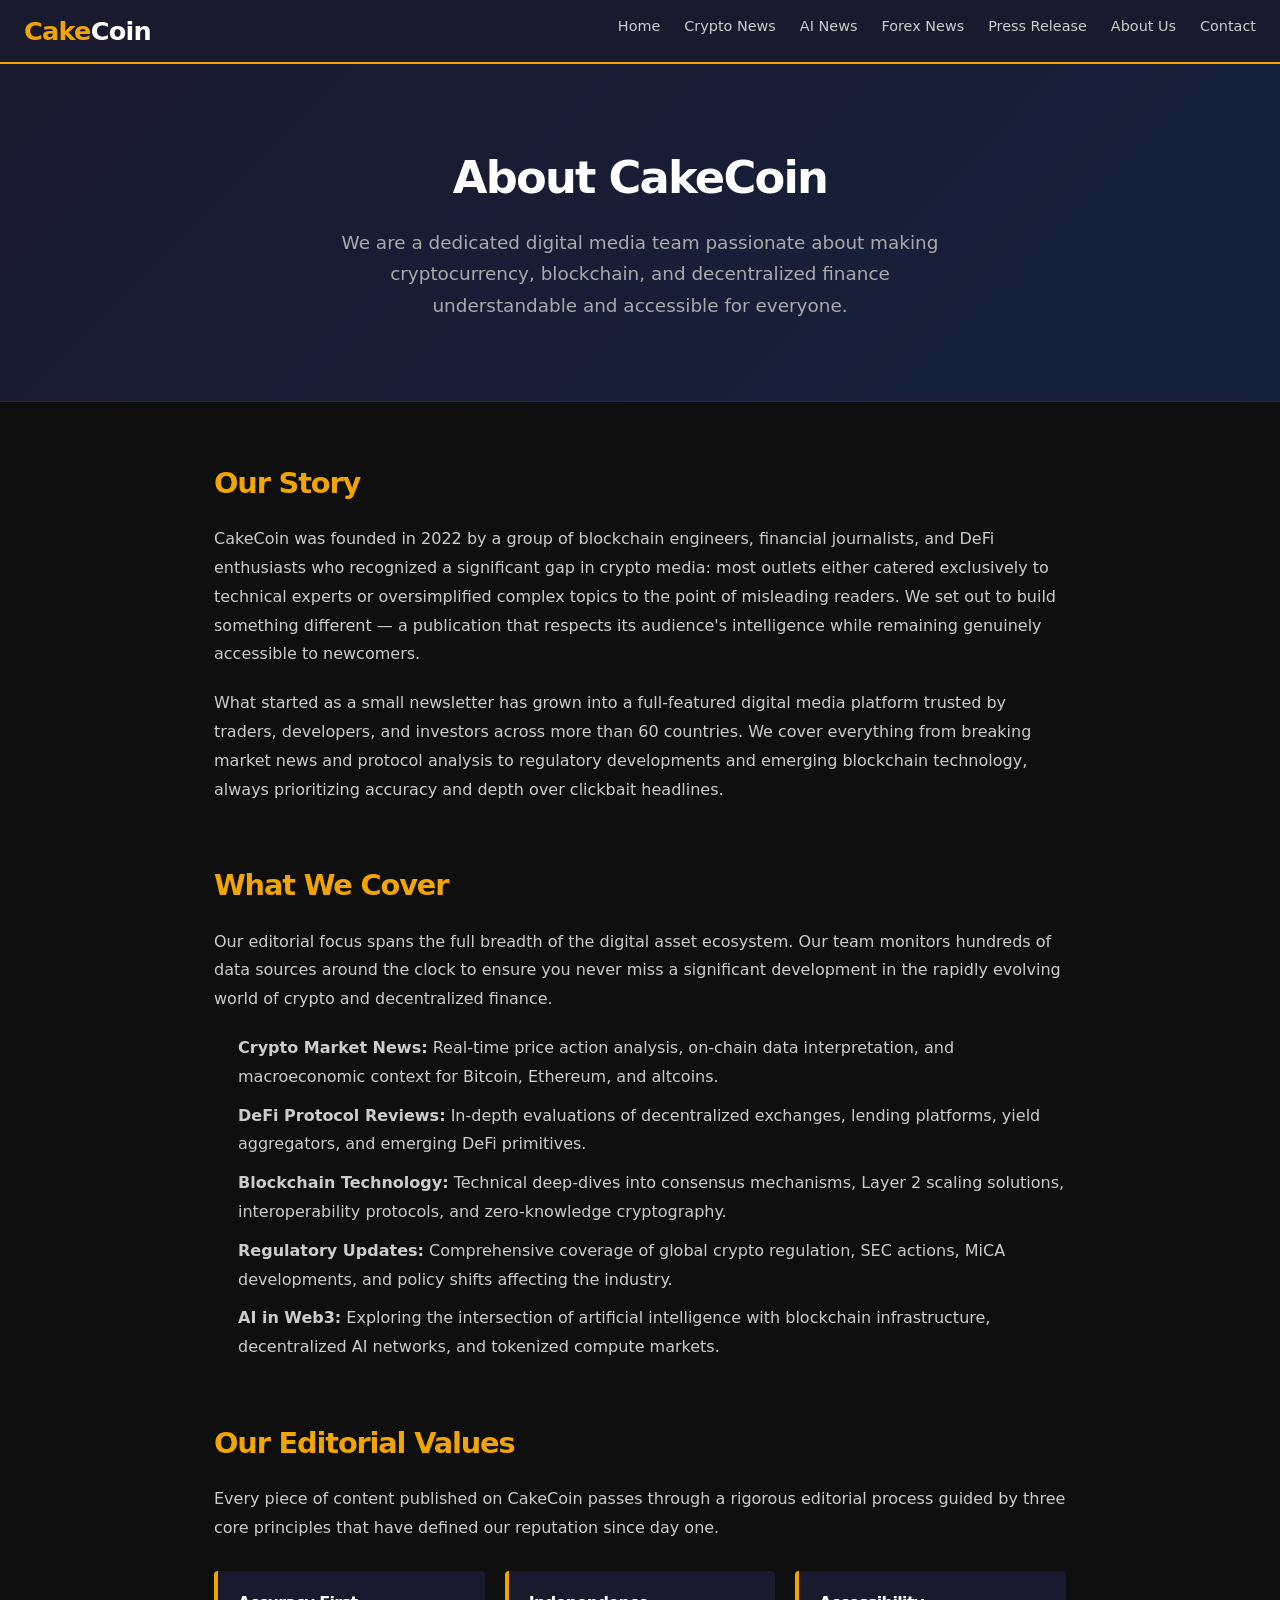
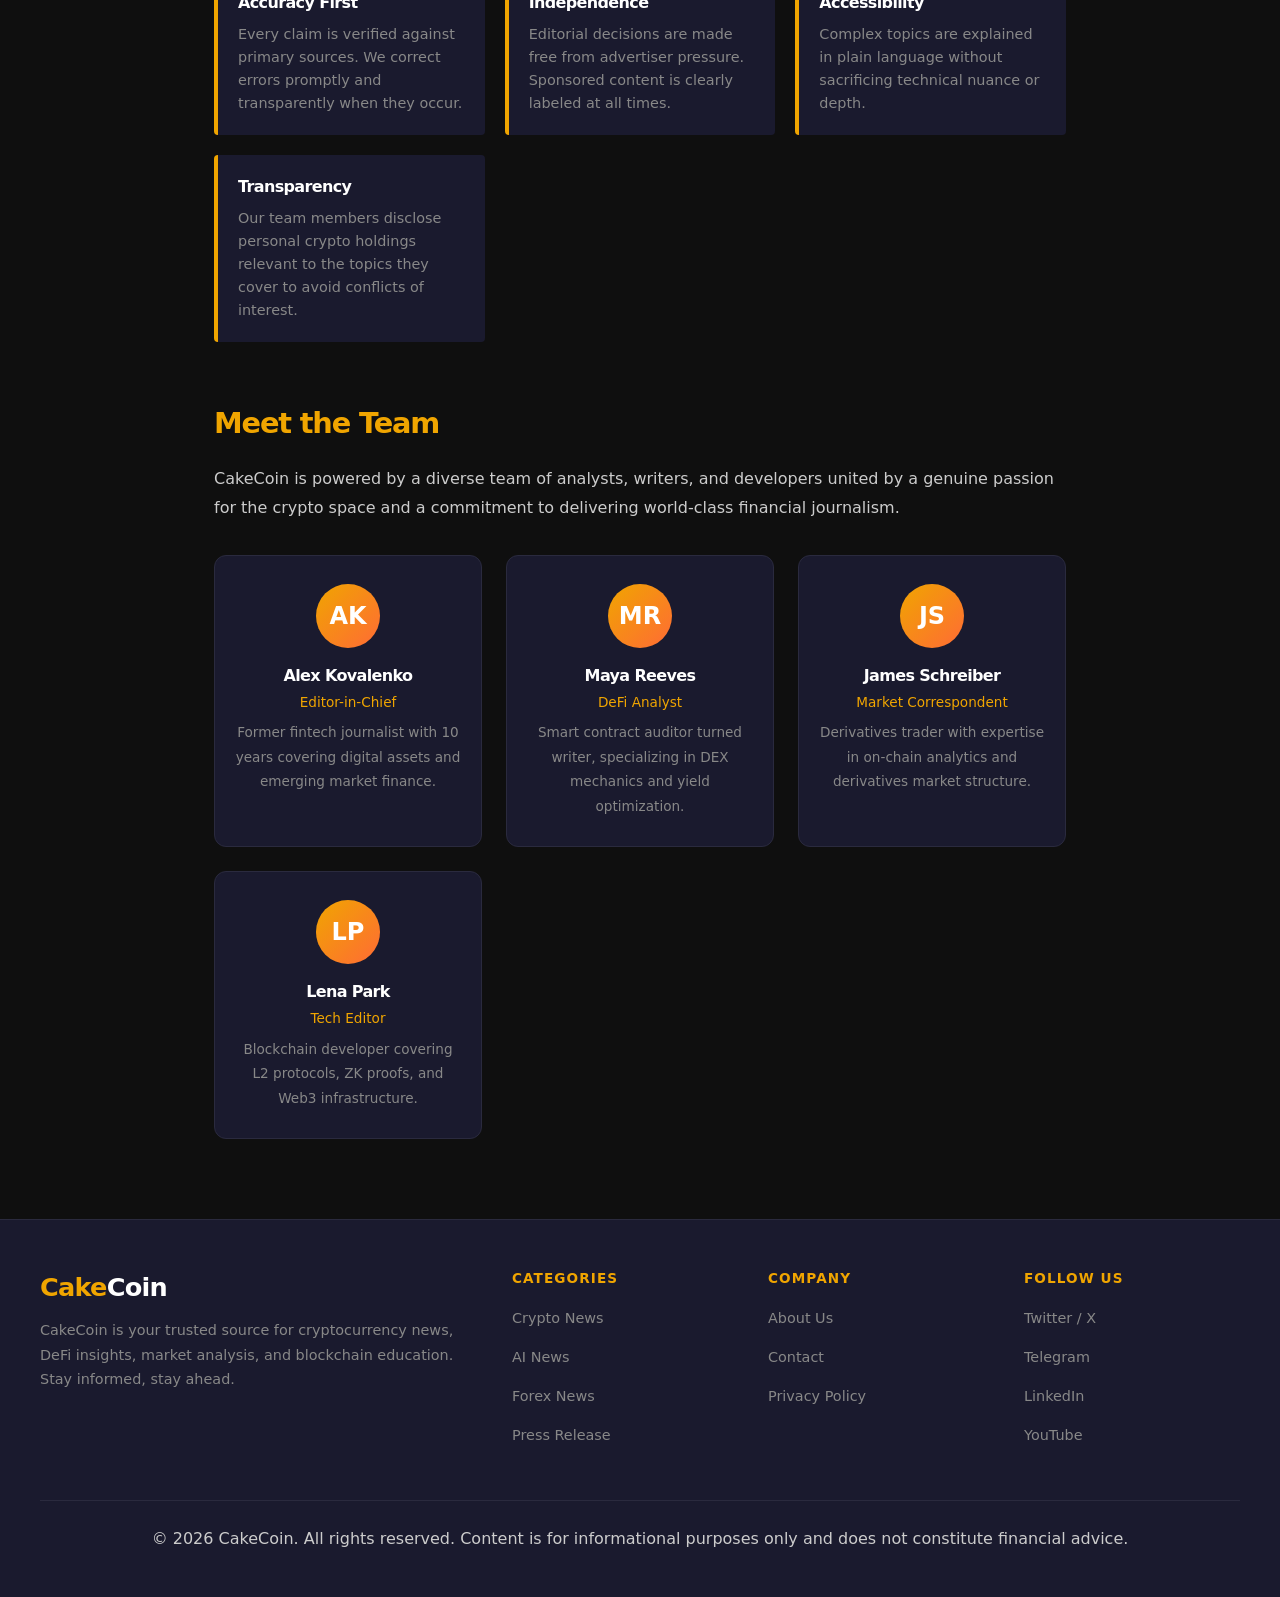
==== commit 40e6b876: "Restructure website as CakeCoin with new content, header, footer, and meta tags Agent-Logs-Url: http" ====
--- a/about-us.html
+++ b/about-us.html
@@ -1,99 +1,194 @@
 <!DOCTYPE html>
 <html lang="en">
 <head>
-  <meta charset="UTF-8">
-  <meta name="viewport" content="width=device-width, initial-scale=1.0">
-  <title>About CakeSwap | DeFi & Crypto Intelligence Hub</title>
-  <meta name="description" content="CakeSwap is your trusted source for DeFi news, PancakeSwap updates, crypto market analysis, and blockchain insights since 2022.">
-  <meta name="application-name" content="CakeSwap">
-  <meta name="author" content="CakeSwap Editorial Team">
-  <meta name="keywords" content="CakeSwap, DeFi news, crypto intelligence, PancakeSwap, blockchain analysis">
-  <meta property="og:site_name" content="CakeSwap">
-  <meta property="og:title" content="About CakeSwap | DeFi & Crypto Intelligence Hub">
-  <meta property="og:description" content="CakeSwap is your trusted source for DeFi news, PancakeSwap updates, crypto market analysis, and blockchain insights since 2022.">
-  <meta property="og:type" content="website">
-  <meta name="twitter:card" content="summary_large_image">
-  <meta name="twitter:title" content="About CakeSwap | DeFi & Crypto Intelligence Hub">
-  <meta name="twitter:description" content="CakeSwap is your trusted source for DeFi news, PancakeSwap updates, crypto market analysis, and blockchain insights since 2022.">
-  <link rel="stylesheet" href="1de98341b7e33ab1.css">
+    <meta charset="UTF-8">
+    <meta name="viewport" content="width=device-width, initial-scale=1.0">
+    <title>About Us | CakeCoin — Your Crypto News Source</title>
+    <meta name="description" content="CakeCoin is a leading cryptocurrency media platform delivering breaking crypto news, DeFi analysis, blockchain education, and market insights since 2022.">
+    <meta name="robots" content="index, follow, max-image-preview:large, max-snippet:-1, max-video-preview:-1">
+    <meta name="author" content="CakeCoin Editorial Team">
+    <meta property="og:locale" content="en_US">
+    <meta property="og:type" content="article">
+    <meta property="og:title" content="About Us | CakeCoin — Your Crypto News Source">
+    <meta property="og:description" content="CakeCoin is a leading cryptocurrency media platform delivering breaking crypto news, DeFi analysis, blockchain education, and market insights since 2022.">
+    <meta property="og:site_name" content="CakeCoin">
+    <meta name="twitter:card" content="summary_large_image">
+    <meta name="twitter:title" content="About Us | CakeCoin">
+    <meta name="twitter:description" content="CakeCoin is a leading cryptocurrency media platform delivering breaking crypto news, DeFi analysis, blockchain education, and market insights since 2022.">
+    <link rel="stylesheet" href="1de98341b7e33ab1.css">
+    <style>
+        body { font-family: system-ui, -apple-system, sans-serif; background: #0f0f0f; color: #e5e5e5; margin: 0; }
+        .site-header { background: #1a1a2e; border-bottom: 2px solid #f0a500; padding: 0 24px; display: flex; align-items: center; justify-content: space-between; height: 64px; position: sticky; top: 0; z-index: 100; }
+        .site-logo { font-size: 1.6rem; font-weight: 800; color: #f0a500; letter-spacing: -0.03em; text-decoration: none; }
+        .site-logo span { color: #fff; }
+        .site-nav { display: flex; gap: 24px; list-style: none; margin: 0; padding: 0; }
+        .site-nav a { color: #ccc; text-decoration: none; font-size: 0.9rem; font-weight: 500; transition: color 0.2s; }
+        .site-nav a:hover { color: #f0a500; }
+        .page-hero { background: linear-gradient(135deg, #1a1a2e 0%, #16213e 100%); padding: 80px 24px; text-align: center; border-bottom: 1px solid #2a2a3e; }
+        .page-hero h1 { font-size: 2.8rem; font-weight: 800; color: #fff; margin-bottom: 16px; }
+        .page-hero p { color: #aaa; font-size: 1.15rem; max-width: 600px; margin: 0 auto; line-height: 1.7; }
+        .main-content { max-width: 900px; margin: 60px auto; padding: 0 24px; }
+        .section { margin-bottom: 60px; }
+        h2 { font-size: 1.8rem; font-weight: 700; color: #f0a500; margin-bottom: 20px; }
+        p { line-height: 1.8; color: #ccc; margin-bottom: 20px; font-size: 1rem; }
+        ul { padding-left: 24px; margin-bottom: 20px; }
+        ul li { color: #ccc; line-height: 1.8; margin-bottom: 10px; }
+        .team-grid { display: grid; grid-template-columns: repeat(auto-fit, minmax(220px, 1fr)); gap: 24px; margin-top: 32px; }
+        .team-card { background: #1a1a2e; border: 1px solid #2a2a3e; border-radius: 12px; padding: 28px 20px; text-align: center; }
+        .team-card .avatar { width: 64px; height: 64px; border-radius: 50%; background: linear-gradient(135deg, #f0a500, #ff6b35); margin: 0 auto 16px; display: flex; align-items: center; justify-content: center; font-size: 1.5rem; font-weight: 800; color: #fff; }
+        .team-card h3 { font-size: 1rem; font-weight: 700; color: #fff; margin-bottom: 4px; }
+        .team-card .role { font-size: 0.85rem; color: #f0a500; margin-bottom: 8px; }
+        .team-card p { font-size: 0.85rem; color: #888; margin: 0; }
+        .values-grid { display: grid; grid-template-columns: repeat(auto-fit, minmax(200px, 1fr)); gap: 20px; margin-top: 28px; }
+        .value-item { background: #1a1a2e; border-left: 4px solid #f0a500; border-radius: 4px; padding: 20px; }
+        .value-item h3 { font-size: 1rem; font-weight: 700; color: #fff; margin-bottom: 8px; }
+        .value-item p { font-size: 0.9rem; color: #888; margin: 0; line-height: 1.6; }
+        .site-footer { background: #1a1a2e; border-top: 1px solid #2a2a3e; padding: 48px 24px 24px; margin-top: 80px; }
+        .footer-inner { max-width: 1200px; margin: 0 auto; }
+        .footer-grid { display: grid; grid-template-columns: 2fr 1fr 1fr 1fr; gap: 40px; margin-bottom: 40px; }
+        .footer-brand p { color: #888; font-size: 0.9rem; line-height: 1.7; margin-top: 12px; }
+        .footer-col h4 { color: #f0a500; font-size: 0.85rem; font-weight: 700; text-transform: uppercase; letter-spacing: 0.08em; margin-bottom: 16px; }
+        .footer-col ul { list-style: none; padding: 0; margin: 0; }
+        .footer-col ul li { margin-bottom: 10px; }
+        .footer-col ul li a { color: #888; text-decoration: none; font-size: 0.9rem; transition: color 0.2s; }
+        .footer-col ul li a:hover { color: #f0a500; }
+        .footer-bottom { border-top: 1px solid #2a2a3e; padding-top: 24px; text-align: center; color: #555; font-size: 0.85rem; }
+        @media (max-width: 768px) { .site-nav { display: none; } .page-hero h1 { font-size: 2rem; } .footer-grid { grid-template-columns: 1fr 1fr; } }
+    </style>
 </head>
-<body class="bg-gray-950 text-white min-h-screen flex flex-col">
-<header class="bg-gray-900 border-b border-gray-800 sticky top-0 z-50">
-  <div class="max-w-6xl mx-auto px-4 py-4 flex flex-col gap-4 lg:flex-row lg:items-center lg:justify-between">
-    <div>
-      <a href="index.html" class="text-2xl font-bold text-yellow-400">🥞 CakeSwap</a>
-      <p class="text-xs text-gray-400">Your Premier DeFi &amp; Crypto Intelligence Hub</p>
+<body>
+<header class="site-header">
+    <a href="index.html" class="site-logo">Cake<span>Coin</span></a>
+    <nav>
+        <ul class="site-nav">
+            <li><a href="index.html">Home</a></li>
+            <li><a href="crypto-news.html">Crypto News</a></li>
+            <li><a href="ai-news.html">AI News</a></li>
+            <li><a href="forex-news.html">Forex News</a></li>
+            <li><a href="press-release.html">Press Release</a></li>
+            <li><a href="about-us.html">About Us</a></li>
+            <li><a href="contact.html">Contact</a></li>
+        </ul>
+    </nav>
+</header>
+
+<div class="page-hero">
+    <h1>About CakeCoin</h1>
+    <p>We are a dedicated digital media team passionate about making cryptocurrency, blockchain, and decentralized finance understandable and accessible for everyone.</p>
+</div>
+
+<main class="main-content">
+    <div class="section">
+        <h2>Our Story</h2>
+        <p>CakeCoin was founded in 2022 by a group of blockchain engineers, financial journalists, and DeFi enthusiasts who recognized a significant gap in crypto media: most outlets either catered exclusively to technical experts or oversimplified complex topics to the point of misleading readers. We set out to build something different — a publication that respects its audience's intelligence while remaining genuinely accessible to newcomers.</p>
+        <p>What started as a small newsletter has grown into a full-featured digital media platform trusted by traders, developers, and investors across more than 60 countries. We cover everything from breaking market news and protocol analysis to regulatory developments and emerging blockchain technology, always prioritizing accuracy and depth over clickbait headlines.</p>
     </div>
-    <nav class="flex flex-wrap gap-4 text-sm lg:gap-6">
-      <a href="index.html" class="text-gray-300 hover:text-yellow-400 transition-colors">Home</a>
-      <a href="crypto-news.html" class="text-gray-300 hover:text-yellow-400 transition-colors">Crypto News</a>
-      <a href="ai-news.html" class="text-gray-300 hover:text-yellow-400 transition-colors">AI News</a>
-      <a href="forex-news.html" class="text-gray-300 hover:text-yellow-400 transition-colors">Forex News</a>
-      <a href="press-release.html" class="text-gray-300 hover:text-yellow-400 transition-colors">Press Release</a>
-      <a href="about-us.html" class="text-yellow-400 font-semibold">About Us</a>
-      <a href="contact.html" class="text-gray-300 hover:text-yellow-400 transition-colors">Contact</a>
-    </nav>
-  </div>
-</header>
-  <main class="max-w-4xl mx-auto px-4 py-8 flex-1 w-full">
-    <section class="bg-gray-800 rounded-lg p-6 mb-6">
-      <span class="bg-yellow-400/10 text-yellow-400 text-xs px-2 py-1 rounded">About CakeSwap</span>
-      <h1 class="text-3xl font-bold text-white mb-4 mt-4">About CakeSwap</h1>
-      <p class="text-gray-300 leading-relaxed mb-4">CakeSwap was launched to give readers a sharper, more practical understanding of the fast-moving digital asset economy. Since 2022, our editorial focus has centered on making DeFi, crypto markets, blockchain infrastructure, and emerging financial technology easier to follow without oversimplifying the risks or opportunities. We cover the sector with a newsroom mindset, but we never lose sight of the fact that our readers need insight they can actually use. Whether someone is researching PancakeSwap, tracking a major token narrative, or comparing macro trends across crypto and forex, CakeSwap is built to provide context instead of noise.</p>
-    </section>
 
-      <section class="bg-gray-800 rounded-lg p-6 mb-6">
-        <h2 class="text-2xl font-semibold text-yellow-400 mt-0 mb-4">Who We Are</h2>
-        <p class="text-gray-300 leading-relaxed mb-4">CakeSwap is an independent digital publication focused on decentralized finance, crypto markets, blockchain technology, and the infrastructure shaping the next era of internet-native finance. Our team combines editors, market observers, technical writers, and research-driven contributors who understand that good coverage requires both clarity and skepticism. We write for readers who want to learn efficiently, not for audiences looking to be overwhelmed by jargon or sensational headlines. That means our work is structured to explain what happened, why it matters, and how a trend connects to the broader market rather than chasing every fleeting social media narrative.</p>
-        <p class="text-gray-300 leading-relaxed mb-4">We also recognize that crypto attracts readers with different levels of experience. Some are discovering wallet security and decentralized exchanges for the first time, while others are already comparing liquidity models, token incentives, and protocol governance. CakeSwap is designed to serve both groups. We use plain language where possible, define technical concepts when needed, and highlight the strategic implications that matter most to active market participants. The result is an editorial style that aims to be accessible without becoming shallow and analytical without losing momentum.</p>
-      </section>
-      <section class="bg-gray-800 rounded-lg p-6 mb-6">
-        <h2 class="text-2xl font-semibold text-yellow-400 mt-0 mb-4">Our Mission</h2>
-        <p class="text-gray-300 leading-relaxed mb-4">Our mission is to help readers navigate digital markets with more confidence, better information, and stronger critical thinking. Crypto coverage often swings between hype and fear, leaving investors and curious observers with little reliable middle ground. CakeSwap exists to fill that gap by publishing analysis that values evidence, transparency, and relevance over exaggerated predictions. We want our audience to understand how protocol design, regulation, macro conditions, and user behavior interact so they can interpret headlines with greater discipline.</p>
-        <p class="text-gray-300 leading-relaxed mb-4">That mission also shapes how we choose stories. We prioritize developments that affect real users: major DeFi upgrades, tokenomics shifts, exchange trends, stablecoin dynamics, AI-driven finance tools, and the crossover between crypto and traditional markets. By staying focused on utility, we help readers spend less time filtering noise and more time understanding what deserves attention. Our editorial lens is grounded in the belief that trust is earned slowly through consistency, accuracy, and a willingness to explain complexity clearly.</p>
-      </section>
-      <section class="bg-gray-800 rounded-lg p-6 mb-6">
-        <h2 class="text-2xl font-semibold text-yellow-400 mt-0 mb-4">Our Coverage Areas</h2>
-        <p class="text-gray-300 leading-relaxed mb-4">CakeSwap covers the full spectrum of modern digital finance. DeFi remains a central pillar, with regular attention on decentralized exchanges, yield strategies, governance changes, liquidity trends, and protocol risk. We also report on broader crypto developments, including Bitcoin and Ethereum narratives, altcoin sector rotations, on-chain data, and macro-driven market reactions. Because innovation rarely happens in isolation, our newsroom tracks adjacent categories such as AI in finance, tokenized real-world assets, blockchain analytics, and the evolving relationship between crypto liquidity and global forex markets.</p>
-        <p class="text-gray-300 leading-relaxed mb-4">This wide lens allows us to connect dots that are often missed in narrower coverage. A shift in U.S. dollar strength can affect crypto risk appetite. A new AI analytics tool can change how traders interpret on-chain behavior. A governance vote on emissions can alter the investment case for an entire DeFi ecosystem. Our job is to bring those relationships into focus so readers can see how separate headlines fit into a coherent market picture.</p>
-      </section>
-      <section class="bg-gray-800 rounded-lg p-6 mb-6">
-        <h2 class="text-2xl font-semibold text-yellow-400 mt-0 mb-4">Why Trust CakeSwap</h2>
-        <p class="text-gray-300 leading-relaxed mb-4">Trust begins with editorial discipline. We separate reporting from promotion, label opinion clearly, and apply the same scrutiny to popular narratives as we do to emerging projects. When we cover a protocol, we look beyond marketing claims to consider token design, user incentives, liquidity quality, and potential downside scenarios. When we discuss market momentum, we frame it within context instead of implying certainty about future prices. That approach may be less sensational, but it is more useful to readers who care about decision quality.</p>
-        <p class="text-gray-300 leading-relaxed mb-4">We also believe trust is reinforced through consistency. CakeSwap is committed to clean presentation, transparent disclosures, and coverage that respects reader intelligence. We do not assume every new trend is revolutionary, and we do not dismiss the industry's progress when it is deserved. By staying measured, informed, and accountable, we aim to become the publication readers return to when they want signal over speculation.</p>
-      </section>
-  </main>
-<footer class="bg-gray-900 border-t border-gray-800 mt-16 py-12">
-  <div class="max-w-6xl mx-auto px-4">
-    <div class="flex flex-col md:flex-row justify-between items-start gap-8">
-      <div>
-        <p class="text-xl font-bold text-yellow-400 mb-2">🥞 CakeSwap</p>
-        <p class="text-gray-400 text-sm max-w-xs">Your premier destination for DeFi news, PancakeSwap insights, crypto market analysis, and blockchain intelligence.</p>
-      </div>
-      <div class="flex gap-12">
-        <div>
-          <h4 class="text-white font-semibold mb-3">News</h4>
-          <ul class="space-y-2 text-sm text-gray-400">
-            <li><a href="crypto-news.html" class="hover:text-yellow-400 transition-colors">Crypto News</a></li>
-            <li><a href="ai-news.html" class="hover:text-yellow-400 transition-colors">AI News</a></li>
-            <li><a href="forex-news.html" class="hover:text-yellow-400 transition-colors">Forex News</a></li>
-            <li><a href="press-release.html" class="hover:text-yellow-400 transition-colors">Press Releases</a></li>
-          </ul>
+    <div class="section">
+        <h2>What We Cover</h2>
+        <p>Our editorial focus spans the full breadth of the digital asset ecosystem. Our team monitors hundreds of data sources around the clock to ensure you never miss a significant development in the rapidly evolving world of crypto and decentralized finance.</p>
+        <ul>
+            <li><strong>Crypto Market News:</strong> Real-time price action analysis, on-chain data interpretation, and macroeconomic context for Bitcoin, Ethereum, and altcoins.</li>
+            <li><strong>DeFi Protocol Reviews:</strong> In-depth evaluations of decentralized exchanges, lending platforms, yield aggregators, and emerging DeFi primitives.</li>
+            <li><strong>Blockchain Technology:</strong> Technical deep-dives into consensus mechanisms, Layer 2 scaling solutions, interoperability protocols, and zero-knowledge cryptography.</li>
+            <li><strong>Regulatory Updates:</strong> Comprehensive coverage of global crypto regulation, SEC actions, MiCA developments, and policy shifts affecting the industry.</li>
+            <li><strong>AI in Web3:</strong> Exploring the intersection of artificial intelligence with blockchain infrastructure, decentralized AI networks, and tokenized compute markets.</li>
+        </ul>
+    </div>
+
+    <div class="section">
+        <h2>Our Editorial Values</h2>
+        <p>Every piece of content published on CakeCoin passes through a rigorous editorial process guided by three core principles that have defined our reputation since day one.</p>
+        <div class="values-grid">
+            <div class="value-item">
+                <h3>Accuracy First</h3>
+                <p>Every claim is verified against primary sources. We correct errors promptly and transparently when they occur.</p>
+            </div>
+            <div class="value-item">
+                <h3>Independence</h3>
+                <p>Editorial decisions are made free from advertiser pressure. Sponsored content is clearly labeled at all times.</p>
+            </div>
+            <div class="value-item">
+                <h3>Accessibility</h3>
+                <p>Complex topics are explained in plain language without sacrificing technical nuance or depth.</p>
+            </div>
+            <div class="value-item">
+                <h3>Transparency</h3>
+                <p>Our team members disclose personal crypto holdings relevant to the topics they cover to avoid conflicts of interest.</p>
+            </div>
         </div>
-        <div>
-          <h4 class="text-white font-semibold mb-3">Company</h4>
-          <ul class="space-y-2 text-sm text-gray-400">
-            <li><a href="about-us.html" class="hover:text-yellow-400 transition-colors">About Us</a></li>
-            <li><a href="contact.html" class="hover:text-yellow-400 transition-colors">Contact</a></li>
-            <li><a href="privacy-policy.html" class="hover:text-yellow-400 transition-colors">Privacy Policy</a></li>
-          </ul>
+    </div>
+
+    <div class="section">
+        <h2>Meet the Team</h2>
+        <p>CakeCoin is powered by a diverse team of analysts, writers, and developers united by a genuine passion for the crypto space and a commitment to delivering world-class financial journalism.</p>
+        <div class="team-grid">
+            <div class="team-card">
+                <div class="avatar">AK</div>
+                <h3>Alex Kovalenko</h3>
+                <div class="role">Editor-in-Chief</div>
+                <p>Former fintech journalist with 10 years covering digital assets and emerging market finance.</p>
+            </div>
+            <div class="team-card">
+                <div class="avatar">MR</div>
+                <h3>Maya Reeves</h3>
+                <div class="role">DeFi Analyst</div>
+                <p>Smart contract auditor turned writer, specializing in DEX mechanics and yield optimization.</p>
+            </div>
+            <div class="team-card">
+                <div class="avatar">JS</div>
+                <h3>James Schreiber</h3>
+                <div class="role">Market Correspondent</div>
+                <p>Derivatives trader with expertise in on-chain analytics and derivatives market structure.</p>
+            </div>
+            <div class="team-card">
+                <div class="avatar">LP</div>
+                <h3>Lena Park</h3>
+                <div class="role">Tech Editor</div>
+                <p>Blockchain developer covering L2 protocols, ZK proofs, and Web3 infrastructure.</p>
+            </div>
         </div>
-      </div>
     </div>
-    <div class="border-t border-gray-800 mt-8 pt-6 text-center text-gray-500 text-sm">
-      <p>© 2026 CakeSwap. All rights reserved. | Empowering the DeFi community with trusted crypto intelligence.</p>
+</main>
+
+<footer class="site-footer">
+    <div class="footer-inner">
+        <div class="footer-grid">
+            <div class="footer-brand">
+                <a href="index.html" class="site-logo">Cake<span>Coin</span></a>
+                <p>CakeCoin is your trusted source for cryptocurrency news, DeFi insights, market analysis, and blockchain education. Stay informed, stay ahead.</p>
+            </div>
+            <div class="footer-col">
+                <h4>Categories</h4>
+                <ul>
+                    <li><a href="crypto-news.html">Crypto News</a></li>
+                    <li><a href="ai-news.html">AI News</a></li>
+                    <li><a href="forex-news.html">Forex News</a></li>
+                    <li><a href="press-release.html">Press Release</a></li>
+                </ul>
+            </div>
+            <div class="footer-col">
+                <h4>Company</h4>
+                <ul>
+                    <li><a href="about-us.html">About Us</a></li>
+                    <li><a href="contact.html">Contact</a></li>
+                    <li><a href="privacy-policy.html">Privacy Policy</a></li>
+                </ul>
+            </div>
+            <div class="footer-col">
+                <h4>Follow Us</h4>
+                <ul>
+                    <li><a href="#">Twitter / X</a></li>
+                    <li><a href="#">Telegram</a></li>
+                    <li><a href="#">LinkedIn</a></li>
+                    <li><a href="#">YouTube</a></li>
+                </ul>
+            </div>
+        </div>
+        <div class="footer-bottom">
+            <p>© 2026 CakeCoin. All rights reserved. Content is for informational purposes only and does not constitute financial advice.</p>
+        </div>
     </div>
-  </div>
 </footer>
 </body>
 </html>
